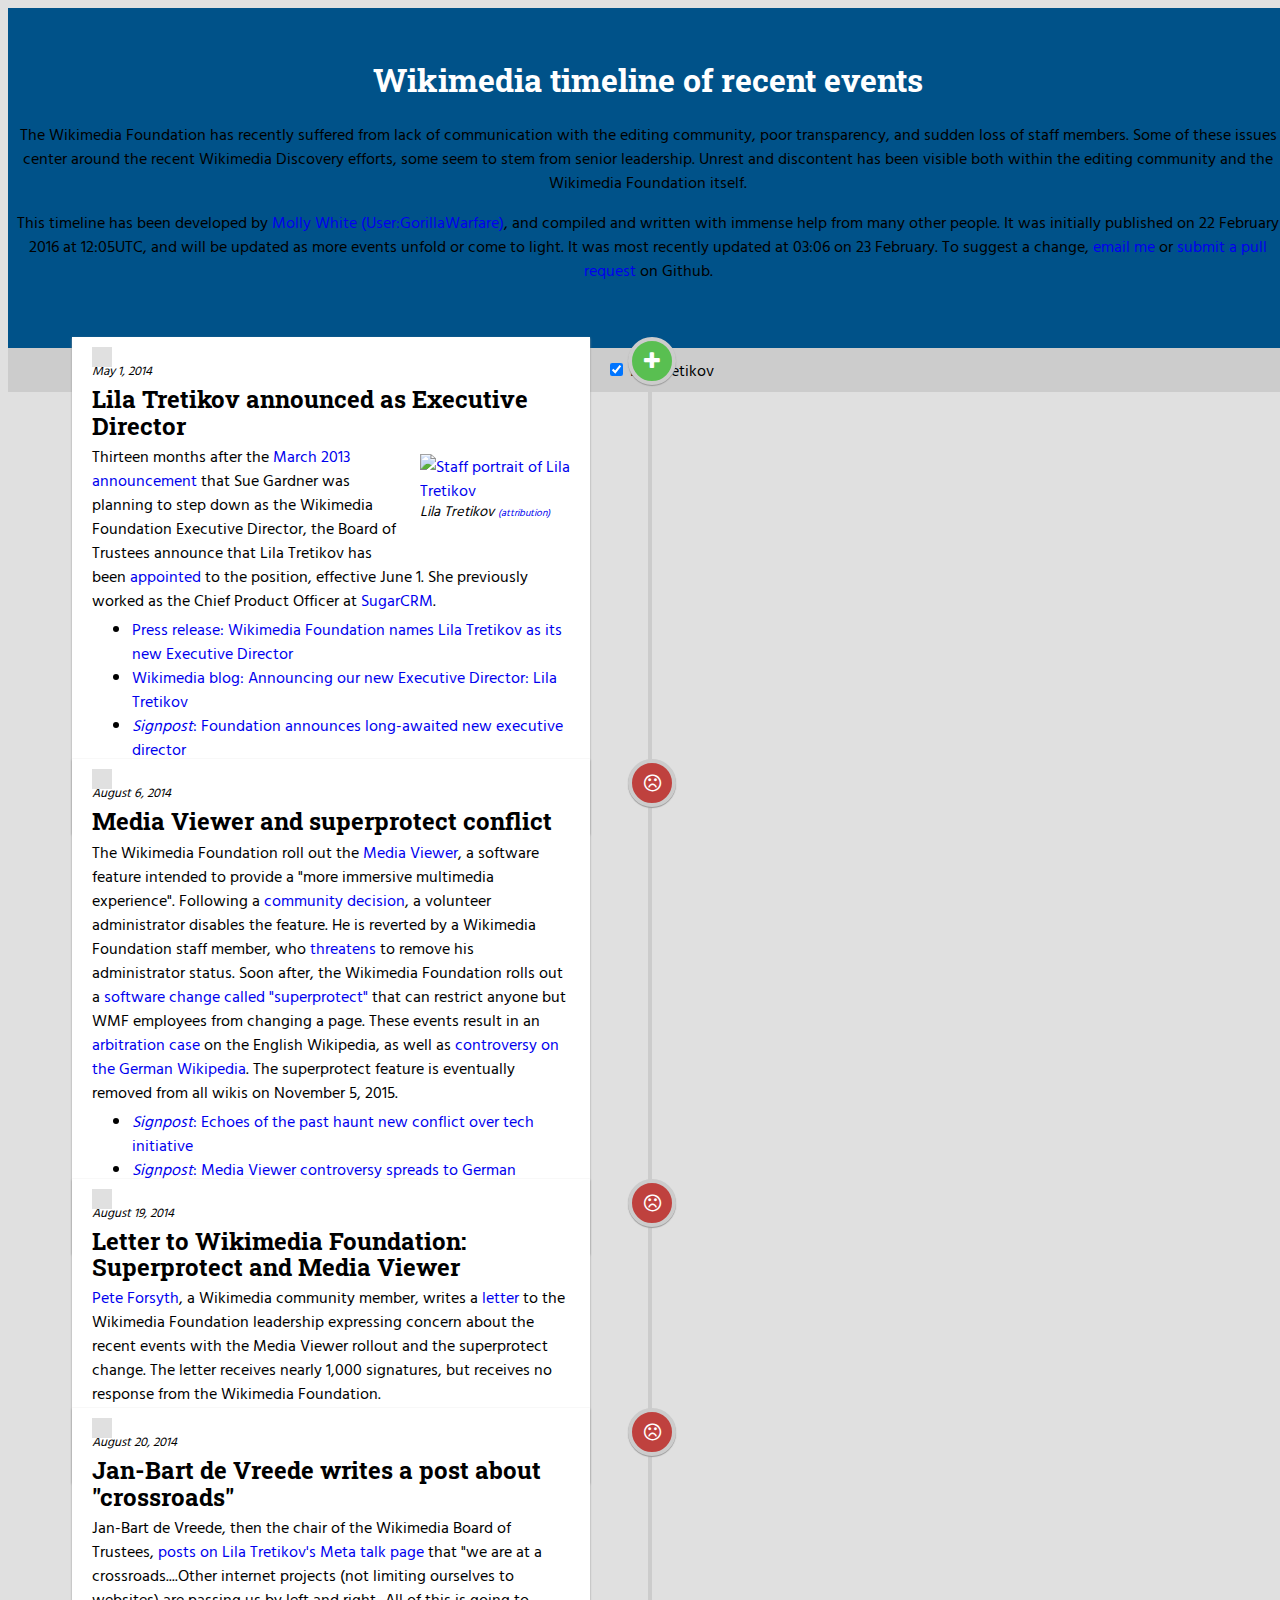
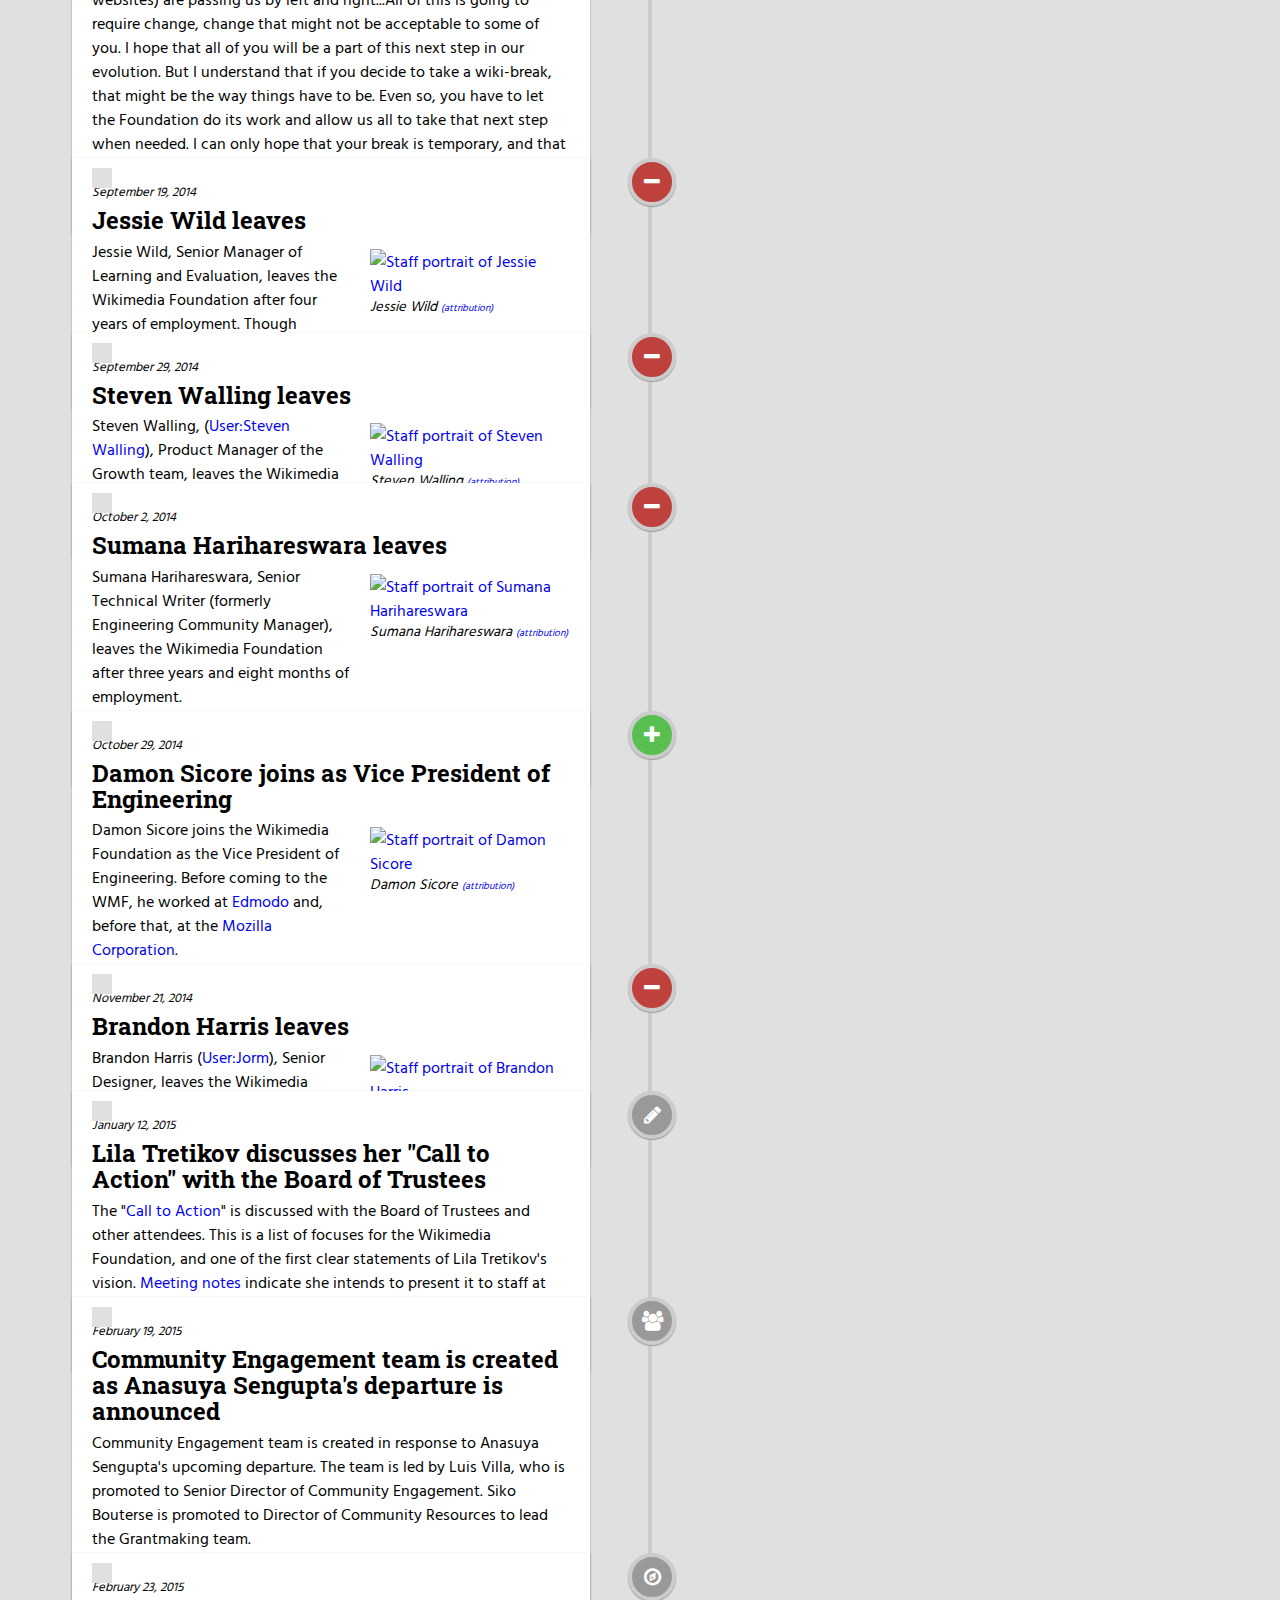
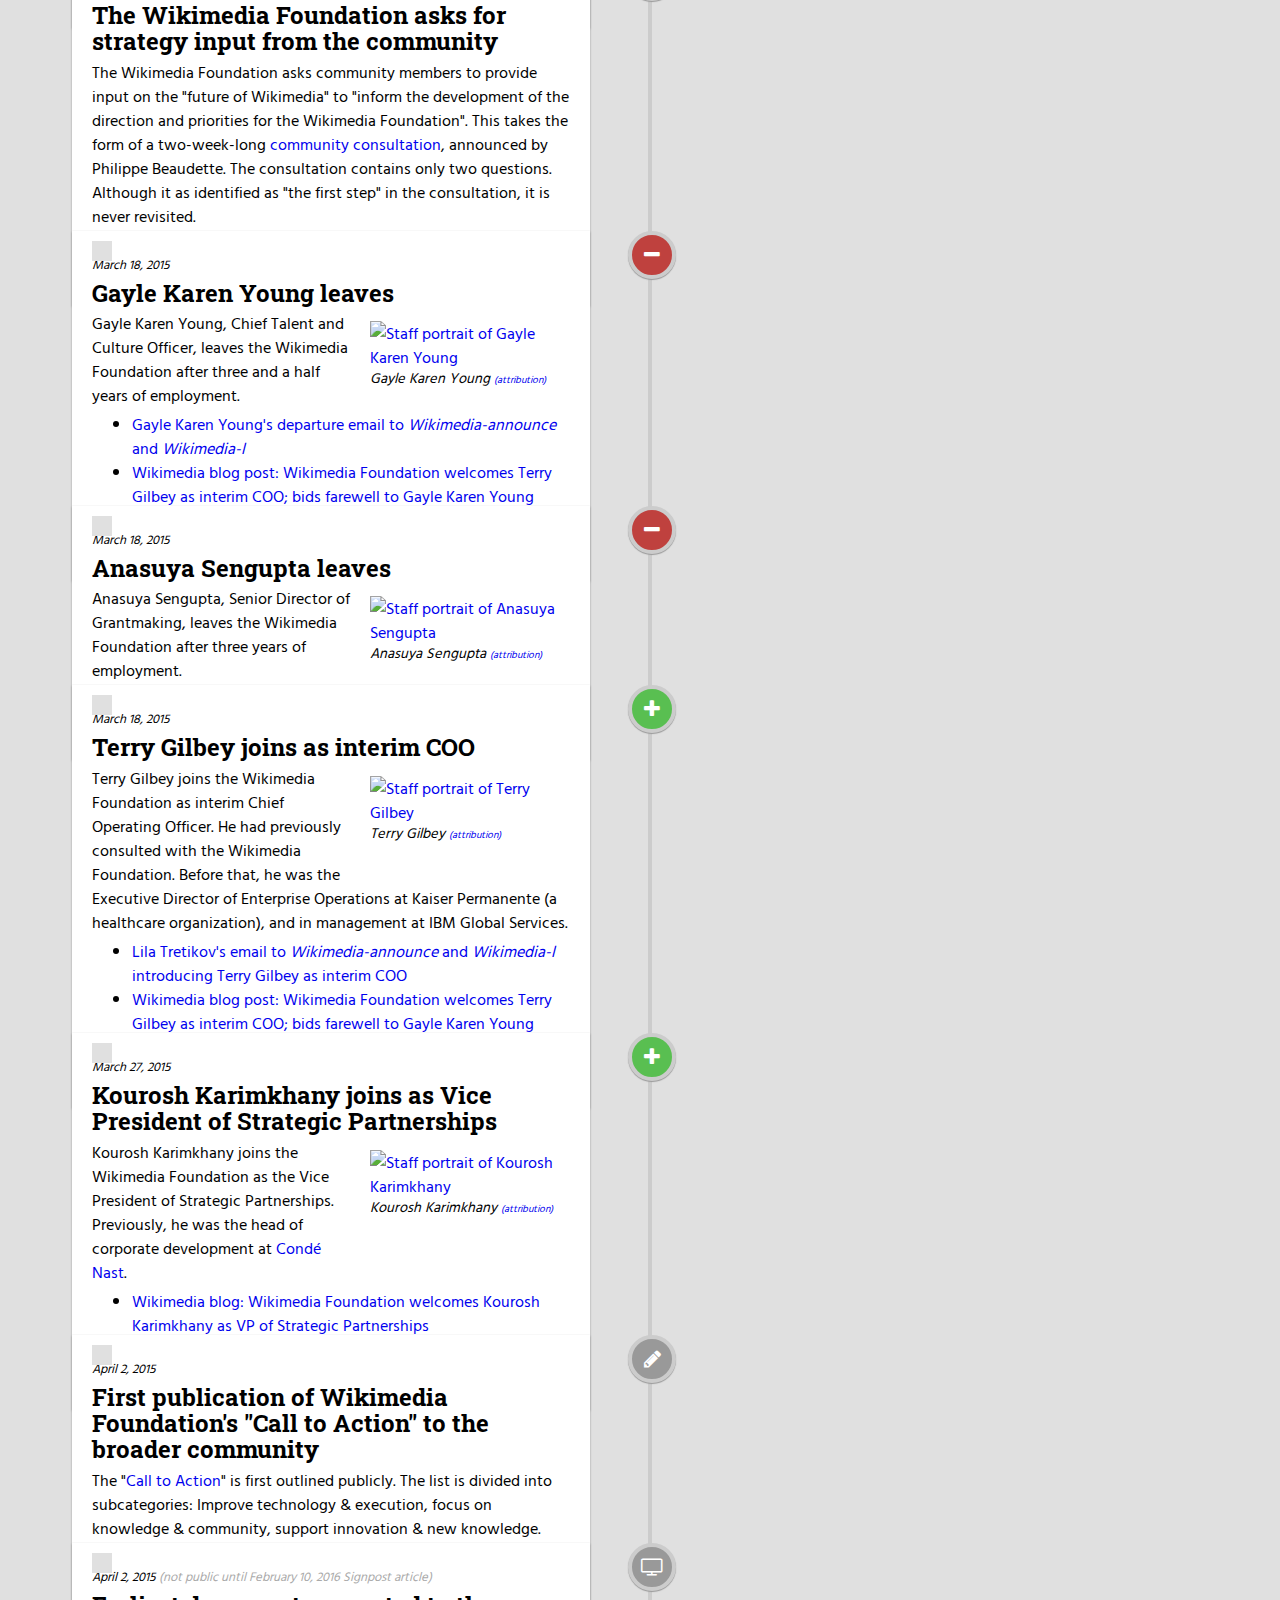
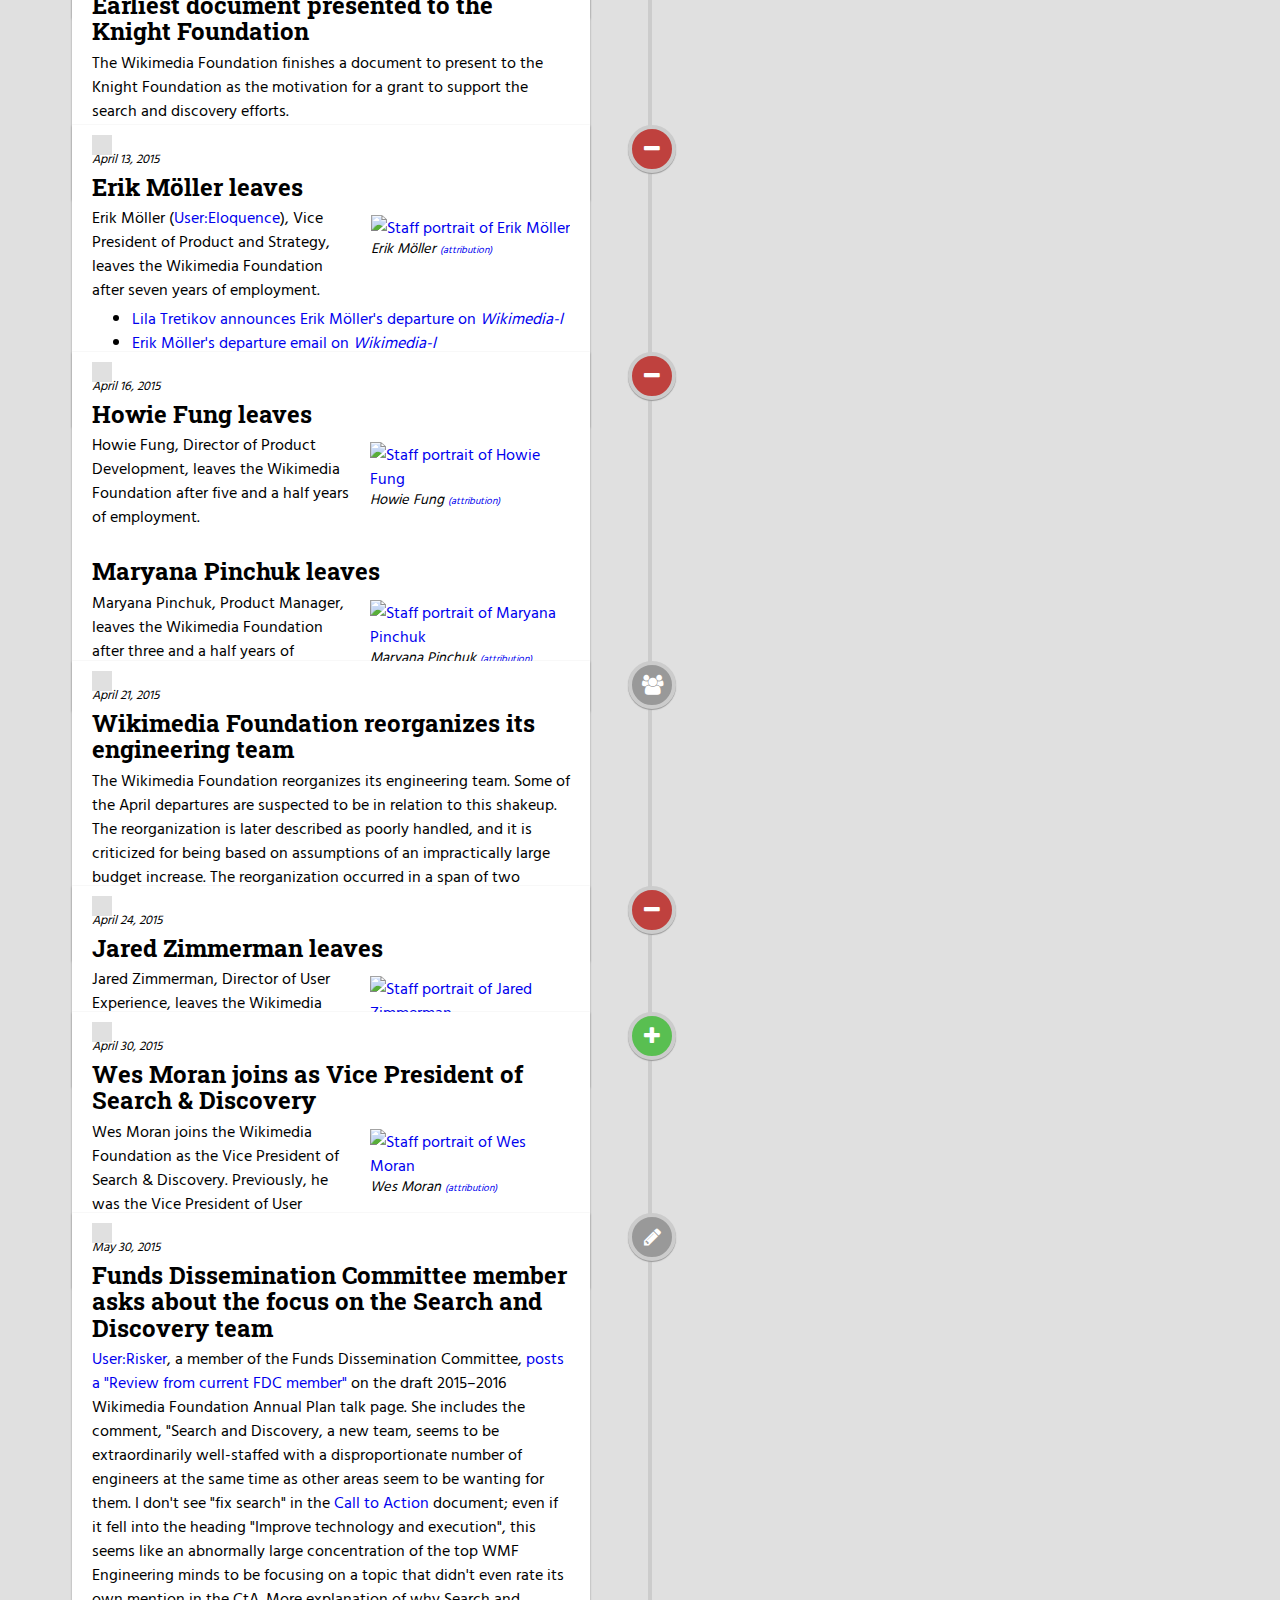
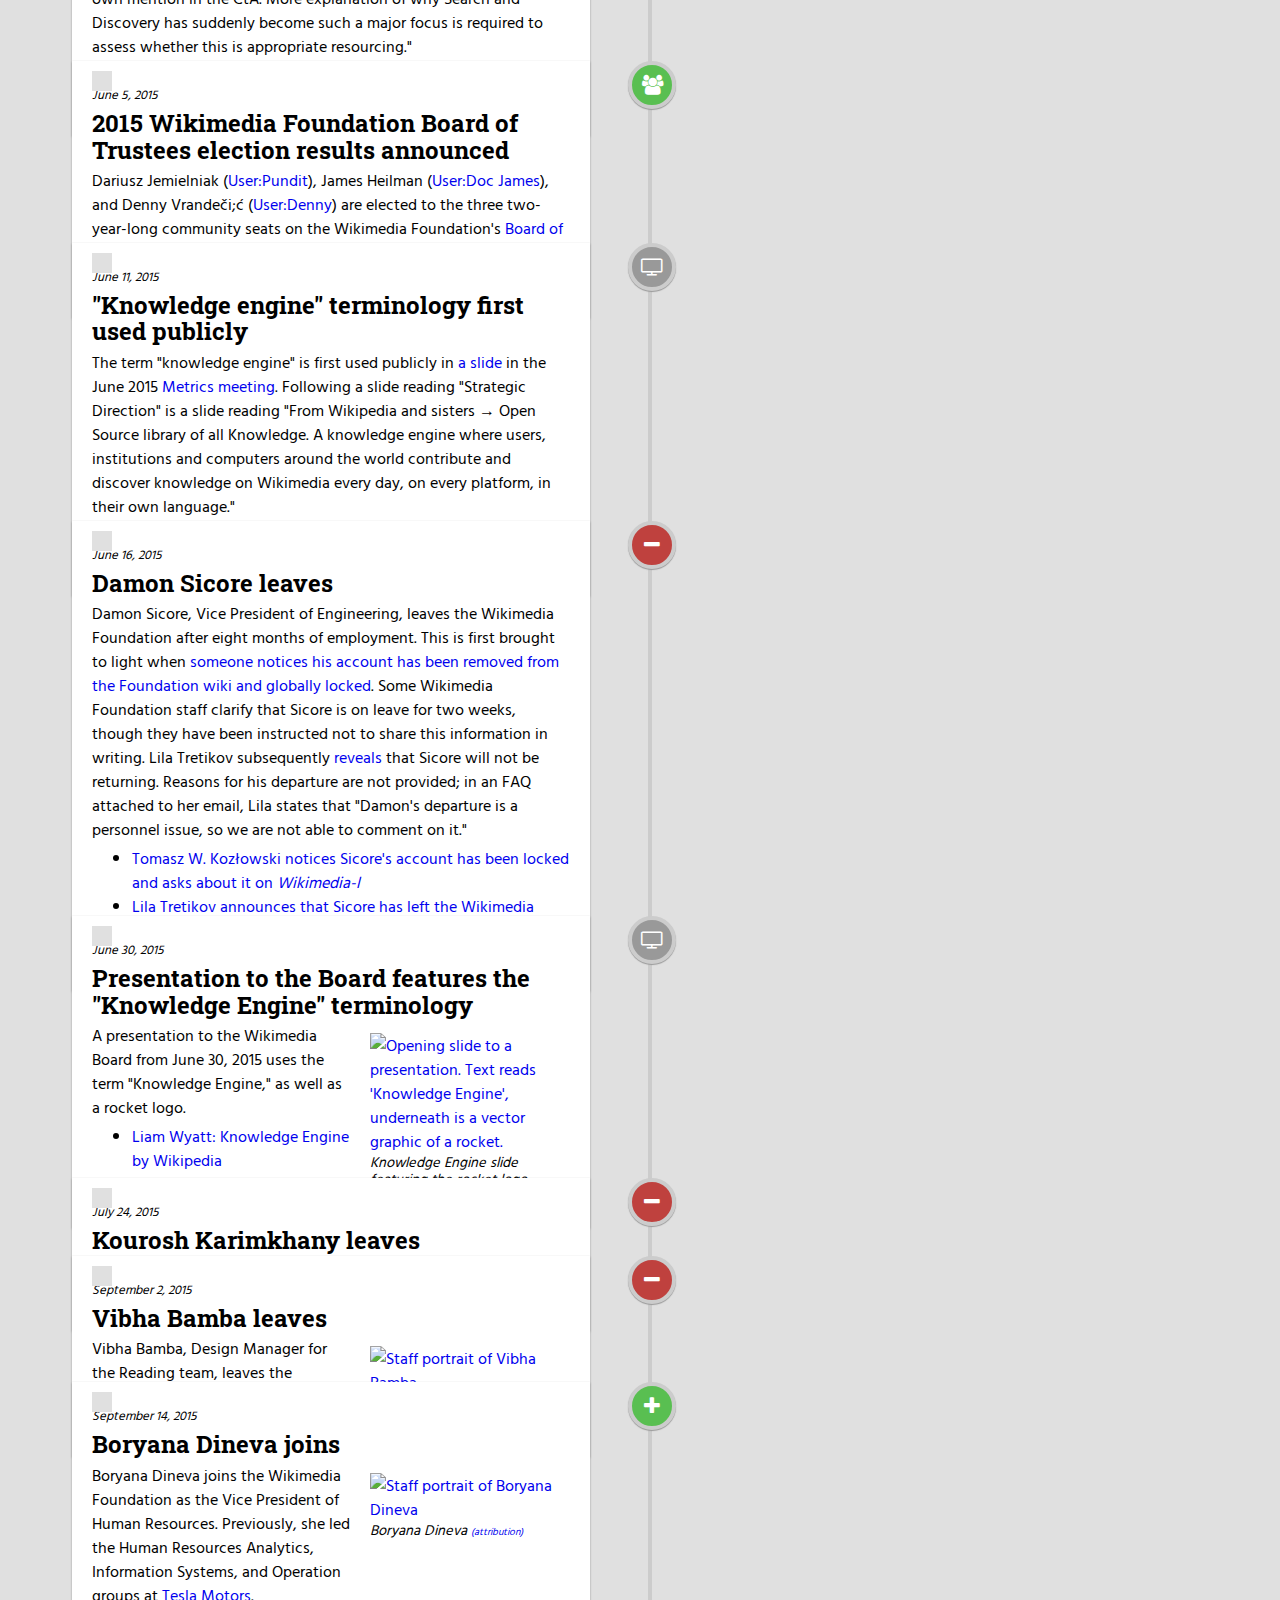
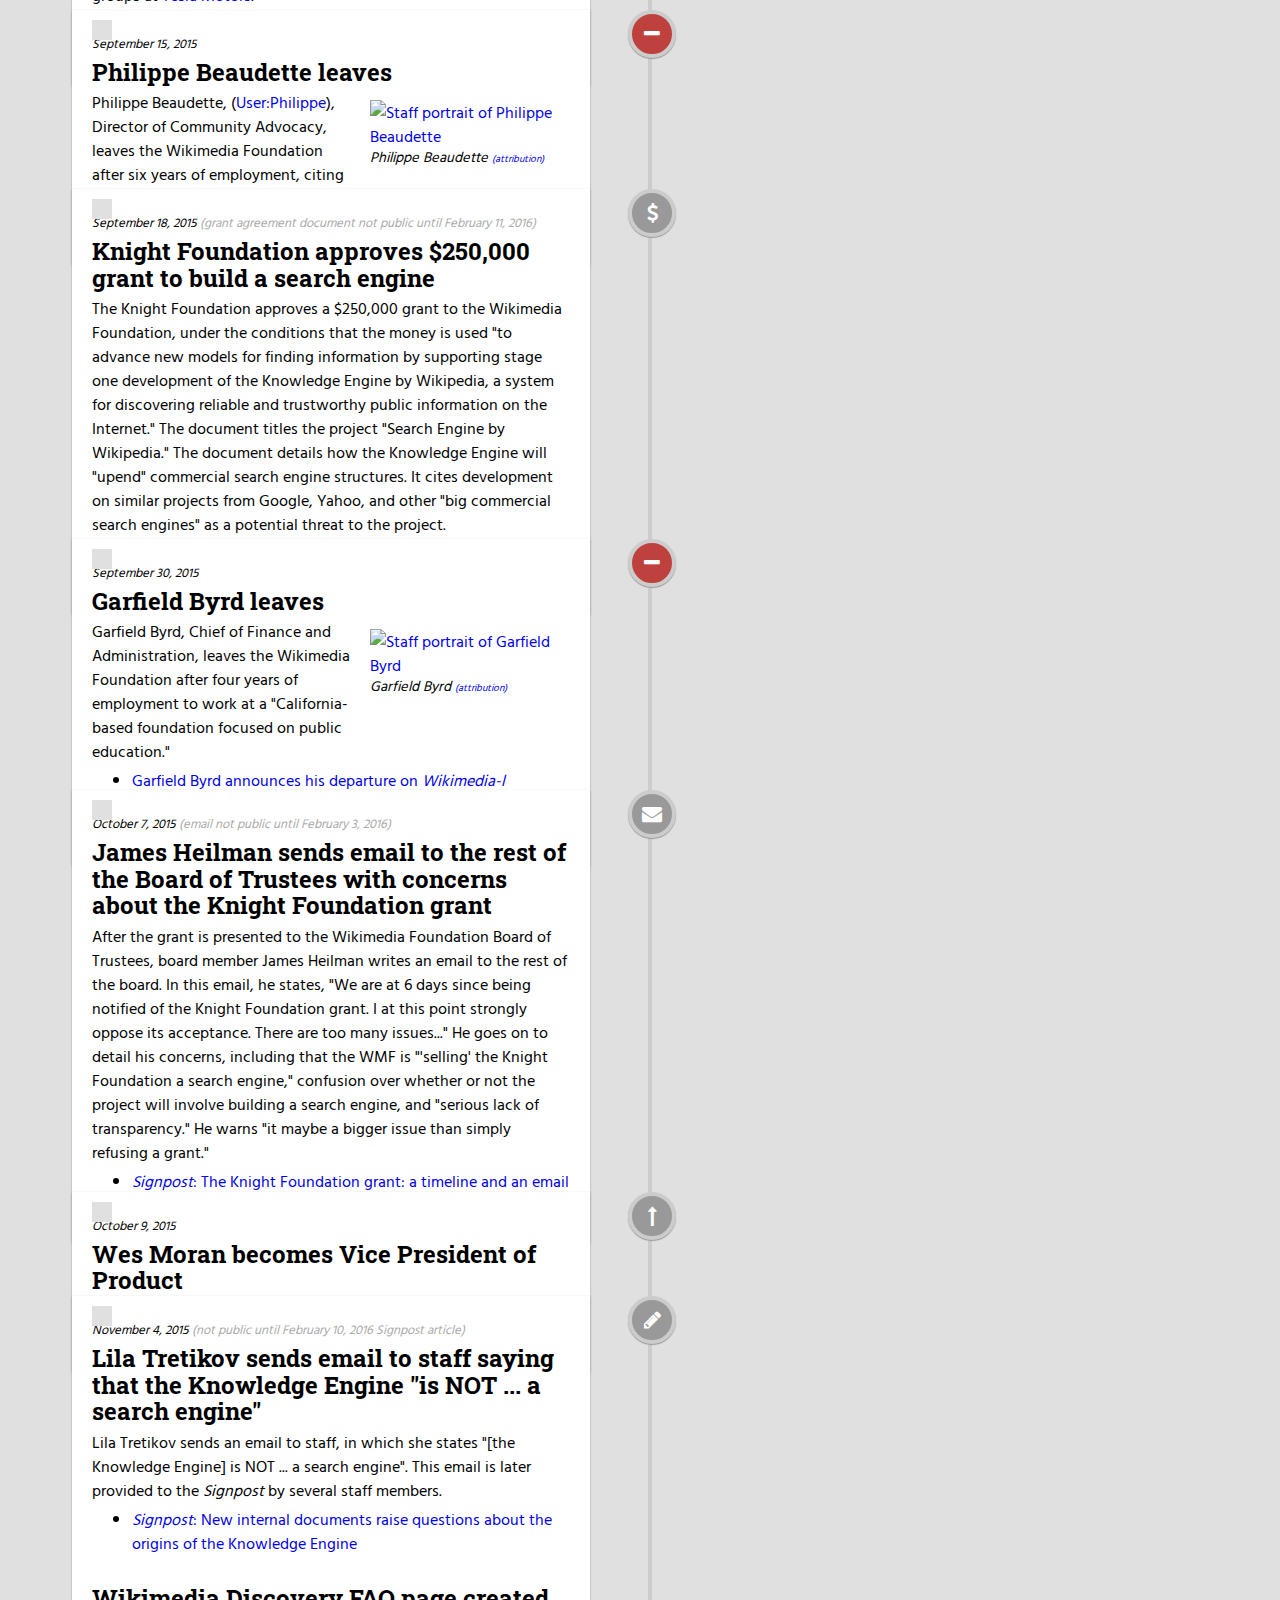
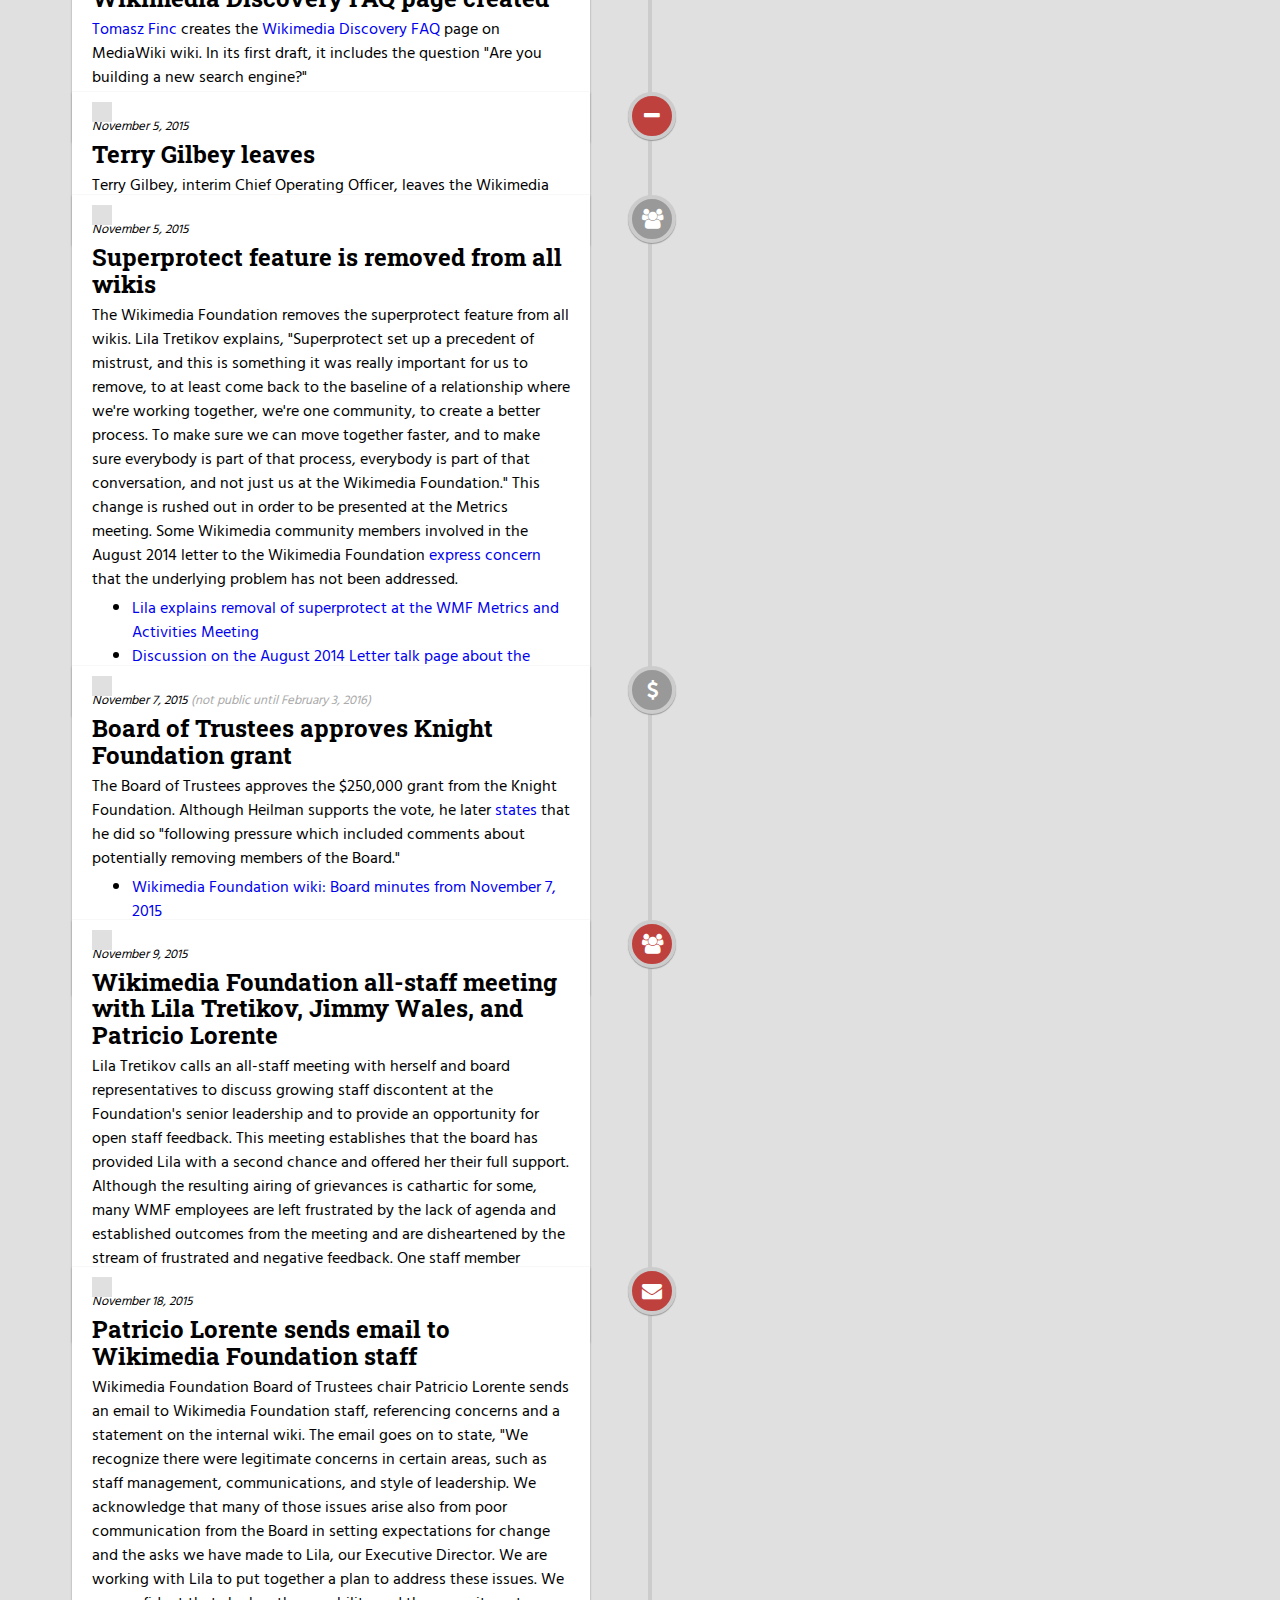
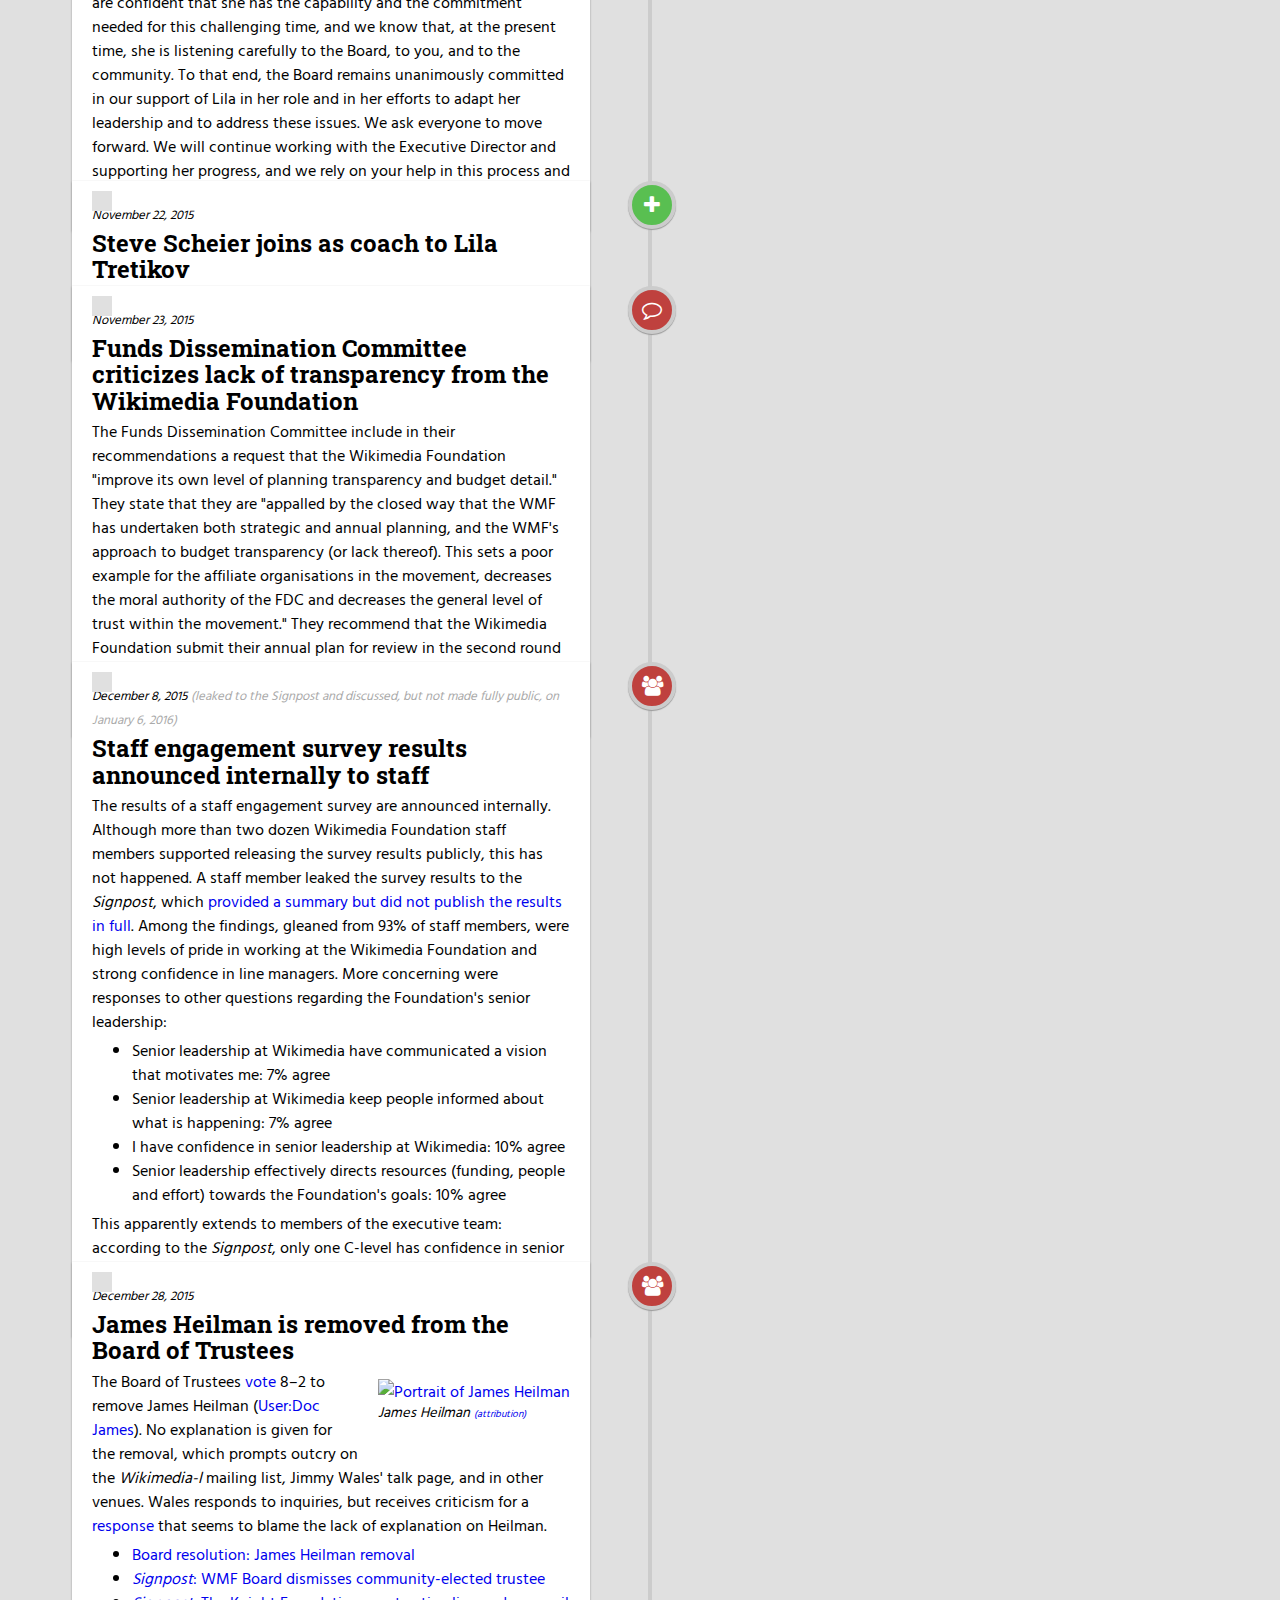
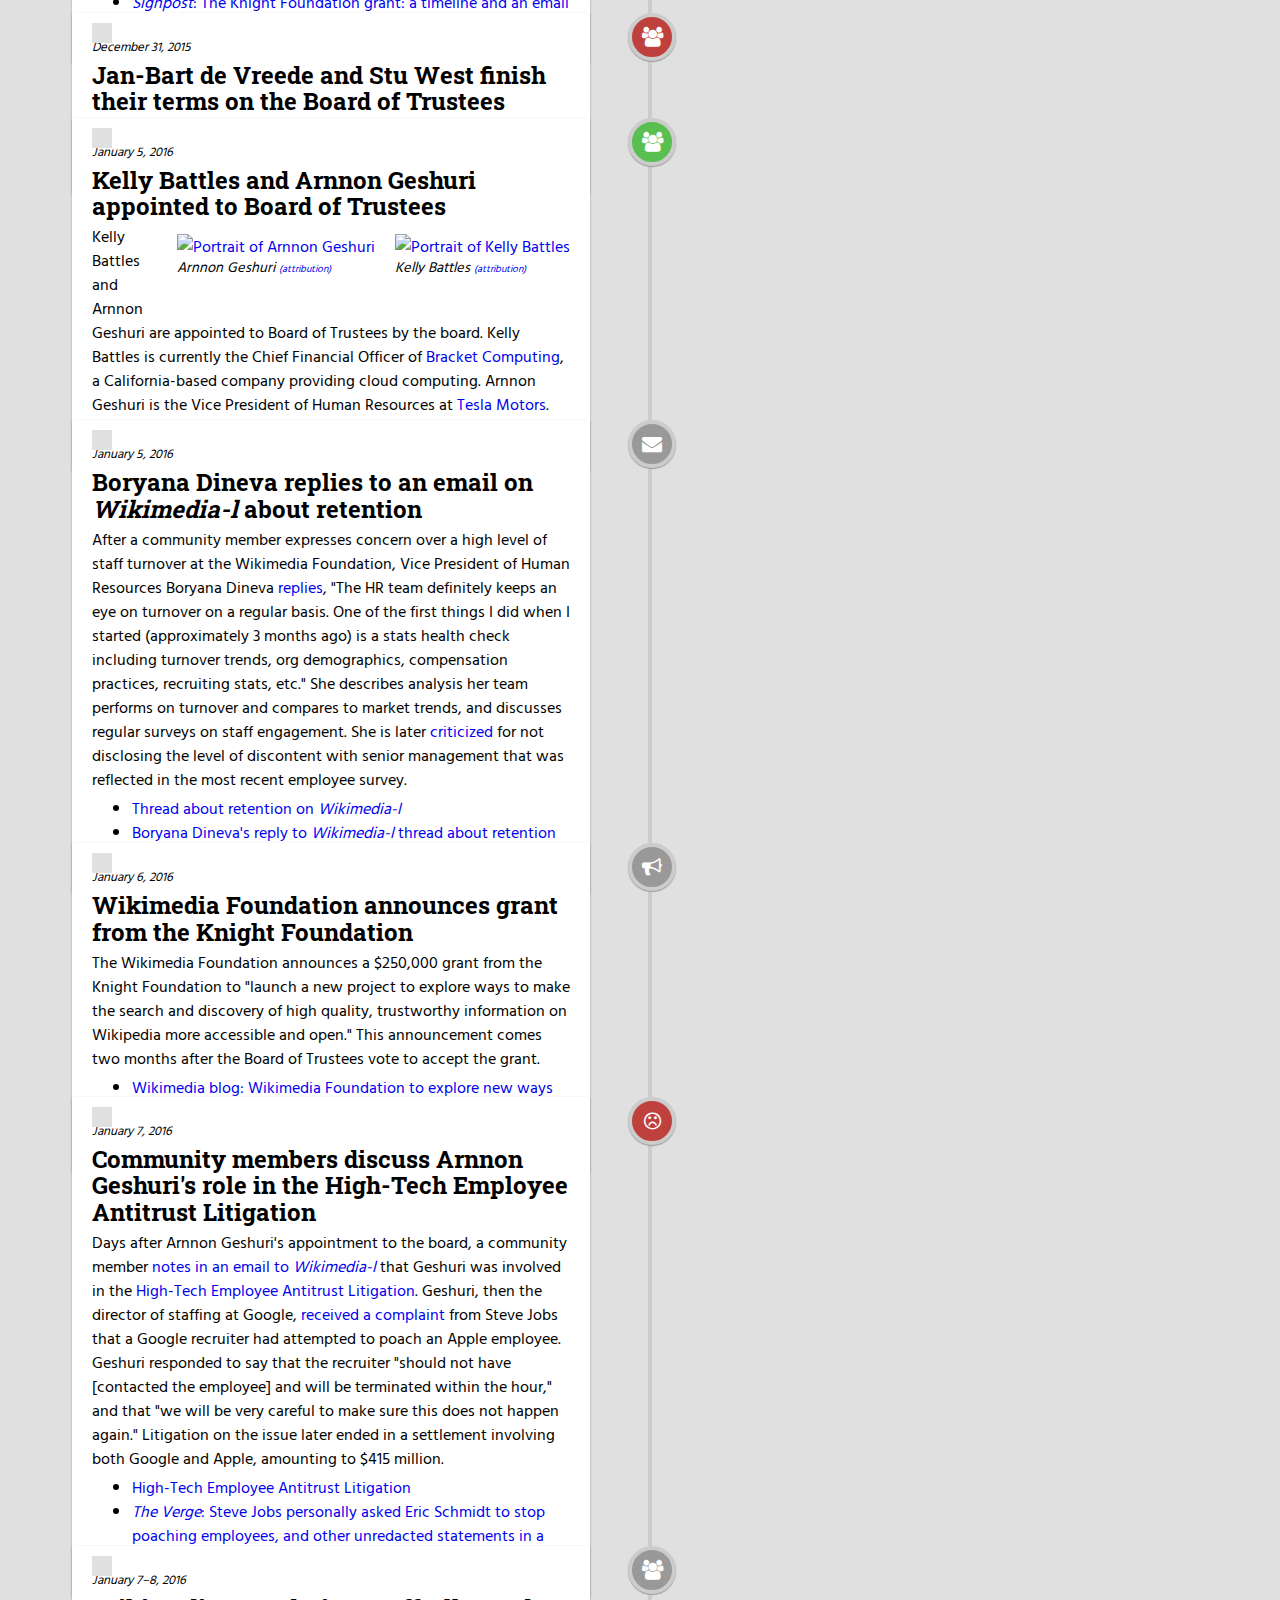
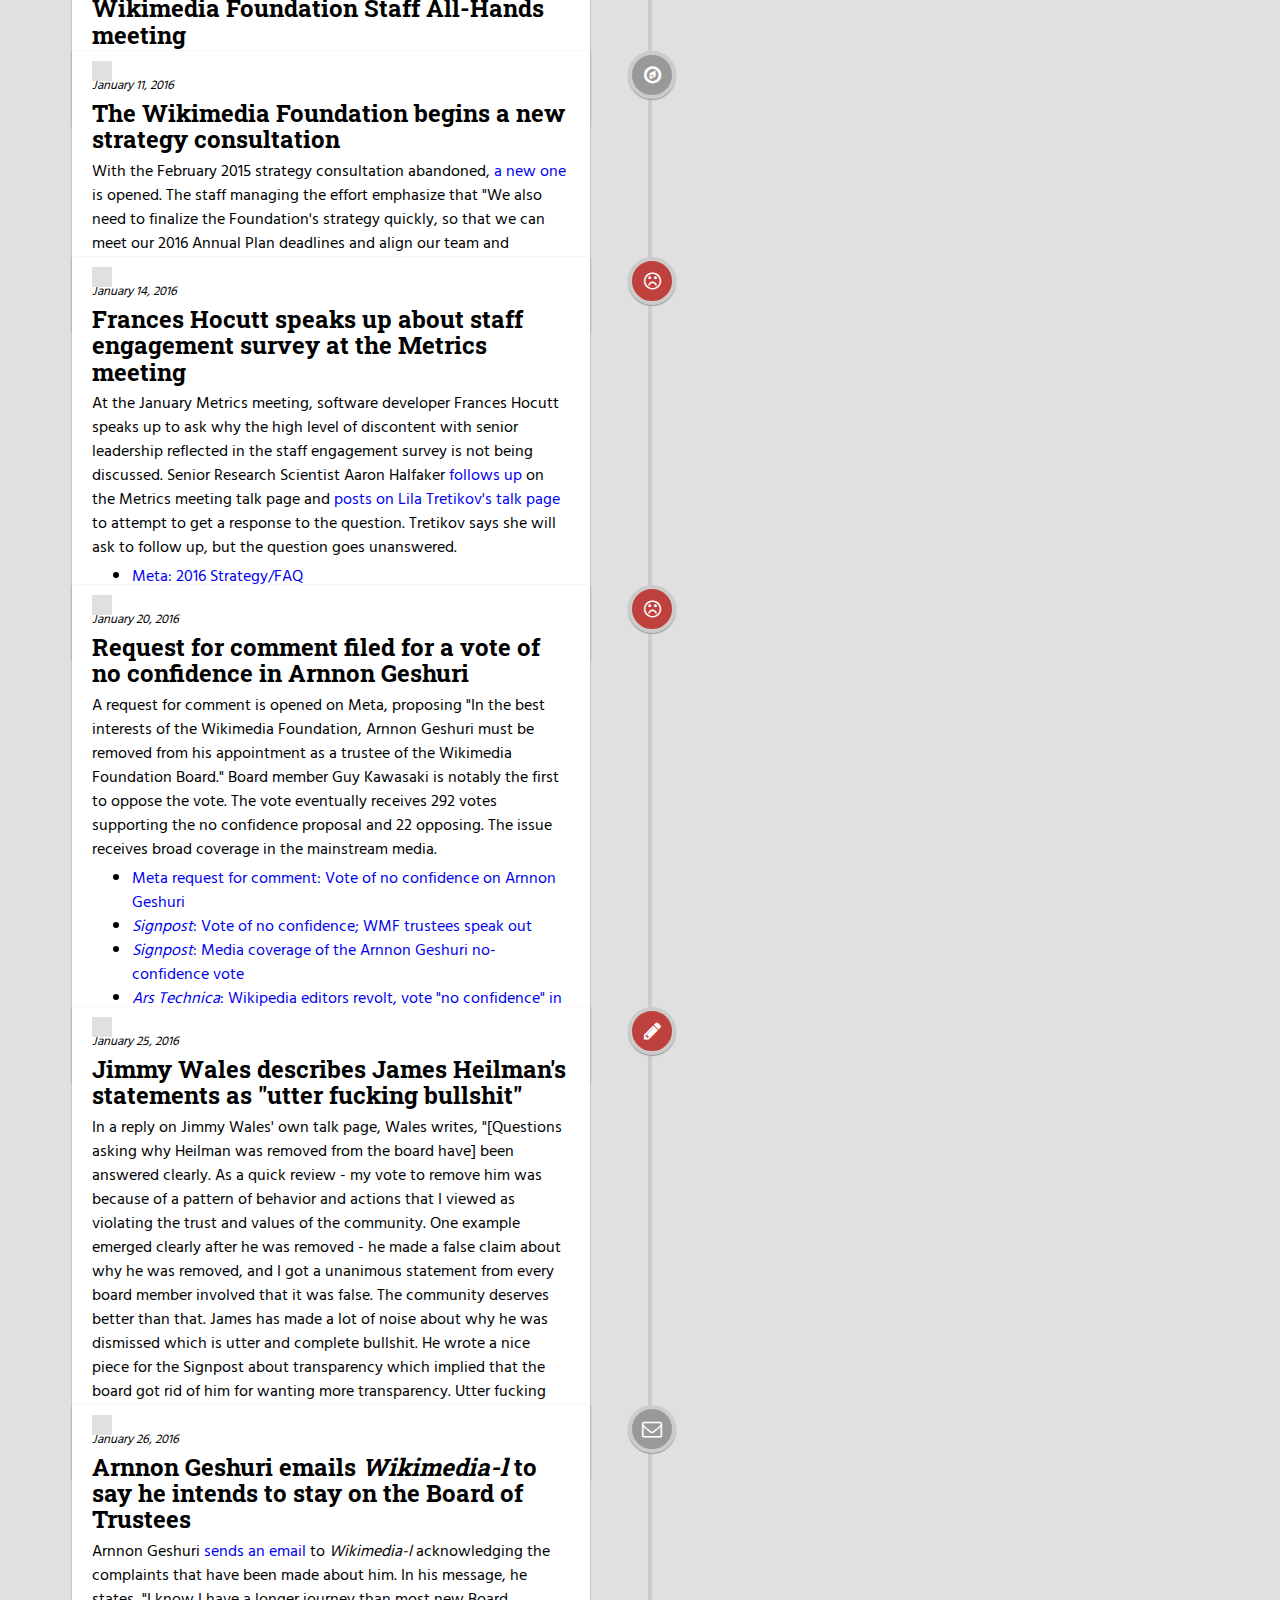
==== index.html @ ef8830c5 "update Sumana's departure (duration, blog link)" ====
<!DOCTYPE html>
<html lang="en" class="no-js">
  <head>
    <meta charset="utf-8" />
    <title>Wikimedia timeline of recent events</title>
    <meta name="description" content="A timeline of recent events surrounding the Wikimedia projects">
    <meta name="author" content="Molly White">
    <link href='https://fonts.googleapis.com/css?family=Roboto+Slab|Hind+Vadodara:400,600' rel='stylesheet' type='text/css'>
    <link rel="stylesheet" href="https://maxcdn.bootstrapcdn.com/font-awesome/4.5.0/css/font-awesome.min.css">
    <link rel="stylesheet" href="css/normalize.css">
    <link rel="stylesheet" href="css/main.css">
    <link rel="icon" type="image/png" href="images/favicon.png">
    <script src="https://ajax.googleapis.com/ajax/libs/jquery/1.11.3/jquery.min.js"></script>
  </head>
  <body>
    <header class="page-header">
      <h1>Wikimedia timeline of recent events</h1>
      <p>The Wikimedia Foundation has recently suffered from lack of communication with the editing community, poor transparency, and sudden loss of staff members. Some of these issues center around the recent Wikimedia Discovery efforts, some seem to stem from senior leadership. Unrest and discontent has been visible both within the editing community and the Wikimedia Foundation itself.</p>
      <p>This timeline has been developed by <a href="https://en.wikipedia.org/wiki/User:GorillaWarfare">Molly White (User:GorillaWarfare)</a>, and compiled and written with immense help from many other people. It was initially published on <time datetime="2016-02-22 12:05">22 February 2016 at 12:05UTC</time>, and will be updated as more events unfold or come to light. It was most recently updated at <time datetime="2016-02-23 03:06">03:06 on 23 February</time>. To suggest a change, <a href="mailto:gorillawarfarewikipedia@gmail.com">email me</a> or <a href="https://github.com/molly/discovery-timeline">submit a pull request</a> on Github.</p>
    </header>
    <section>
      <div class="timeline-filter-wrapper">
        <header class="timeline-filter">
          <ul>
            <li>
              <input type="checkbox" name="filter-shortcut" id="all" checked /> <label for="all">All</label>
            </li>
            <li>
              <input type="checkbox" name="filter" id="knowledge-engine" checked /> <label for="knowledge-engine">Knowledge Engine</label>
            </li>
            <li>
              <input type="checkbox" name="filter" id="staff-change" checked /> <label for="staff-change">Staff changes</label>
            </li>
            <li>
              <input type="checkbox" name="filter" id="unrest" checked /> <label for="unrest">General unrest</label>
            </li>
            <li>
              <input type="checkbox" name="filter" id="lila" checked /> <label for="lila">Lila Tretikov</label>
            </li>
          </ul>
        </header>
      </div>
      <article class="timeline">
        <div class="timeline-entry" data-category="['knowledge-engine', 'staff-change', 'lila']">
          <div class="timeline-icon green">
            <i class="fa fa-plus"></i>
          </div>
          <div class="timeline-description">
            <span class="timestamp"><time datetime="2014-05-01">May 1, 2014</time></span>
            <h2>Lila Tretikov announced as Executive Director</h2>
            <div class="captioned-image image-right">
              <a href="https://commons.wikimedia.org/wiki/File:Lila_Tretikov_April_2014_(5)_crop.jpg">
                <img src="https://upload.wikimedia.org/wikipedia/commons/thumb/0/0a/Lila_Tretikov_April_2014_%285%29_crop.jpg/196px-Lila_Tretikov_April_2014_%285%29_crop.jpg" alt="Staff portrait of Lila Tretikov" />
              </a>
              <span class="caption">Lila Tretikov <span class="attribution-link"><a href="./attribution.html">(attribution)</a></span></span>
            </div>
            <p>Thirteen months after the <a href="http://blog.wikimedia.org/2013/03/27/sue-gardner-departure-announcement/">March 2013 announcement</a> that Sue Gardner was planning to step down as the Wikimedia Foundation Executive Director, the Board of Trustees announce that Lila Tretikov has been <a href="https://wikimediafoundation.org/wiki/Press_releases/WMF_announces_new_ED_Lila_Tretikov">appointed</a> to the position, effective June 1. She previously worked as the Chief Product Officer at <a href="https://en.wikipedia.org/wiki/SugarCRM">SugarCRM</a>.</p>
            <ul>
              <li><a href="https://wikimediafoundation.org/wiki/Press_releases/WMF_announces_new_ED_Lila_Tretikov">Press release: Wikimedia Foundation names Lila Tretikov as its new Executive Director</a></li>
              <li><a href="http://blog.wikimedia.org/2014/05/01/wmf_announces_new_ed_lila_tretikov/">Wikimedia blog: Announcing our new Executive Director: Lila Tretikov</a></li>
              <li><a href="https://en.wikipedia.org/wiki/Wikipedia:Wikipedia_Signpost/2014-05-07/In_focus"><i>Signpost</i>: Foundation announces long-awaited new executive director</a></li>
              <li><a href="http://www.nytimes.com/2014/05/02/business/media/open-source-software-specialist-selected-as-executive-director-of-wikipedia.html?_r=0"><i>New York Times</i>: Open-Source Software Specialist Selected as Executive Director of Wikipedia</a></li>
            </ul>
          </div>
        </div>

        <div class="timeline-entry" data-category="['unrest']">
          <div class="timeline-icon red">
            <i class="fa fa-frown-o"></i>
          </div>
          <div class="timeline-description">
            <span class="timestamp"><time datetime="2014-08-06">August 6, 2014</time></span>
            <h2>Media Viewer and superprotect conflict</h2>
            <p>The Wikimedia Foundation roll out the <a href="https://en.wikipedia.org/wiki/Wikipedia:Media_Viewer">Media Viewer</a>, a software feature intended to provide a "more immersive multimedia experience". Following a <a href="https://en.wikipedia.org/w/index.php?title=Wikipedia:Media_Viewer/June_2014_RfC&oldid=616205396">community decision</a>, a volunteer administrator disables the feature. He is reverted by a Wikimedia Foundation staff member, who <a href="https://lists.wikimedia.org/pipermail/wikimedia-l/2014-August/073767.html">threatens</a> to remove his administrator status. Soon after, the Wikimedia Foundation rolls out a <a href="https://en.wikipedia.org/wiki/Wikipedia:Protection_policy#Superprotect">software change called "superprotect"</a> that can restrict anyone but WMF employees from changing a page. These events result in an <a href="https://en.wikipedia.org/wiki/Wikipedia:Arbitration/Requests/Case/Media_Viewer_RfC">arbitration case</a> on the English Wikipedia, as well as <a href="https://en.wikipedia.org/wiki/Wikipedia:Wikipedia_Signpost/2014-08-13/News_and_notes">controversy on the German Wikipedia</a>. The superprotect feature is eventually removed from all wikis on November 5, 2015.</p>
            <ul>
              <li><a href="https://en.wikipedia.org/wiki/Wikipedia:Wikipedia_Signpost/2014-07-09/News_and_notes"><i>Signpost</i>: Echoes of the past haunt new conflict over tech initiative</a></li>
              <li><a href="https://en.wikipedia.org/wiki/Wikipedia:Wikipedia_Signpost/2014-08-13/News_and_notes"><i>Signpost</i>: Media Viewer controversy spreads to German Wikipedia</a></li>
              <li><a href="https://en.wikipedia.org/wiki/Wikipedia:Arbitration/Requests/Case/Media_Viewer_RfC"><i>Media Viewer</i> arbitration case</a></li>
            </ul>
          </div>
        </div>

        <div class="timeline-entry" data-category="['unrest']">
          <div class="timeline-icon red">
            <i class="fa fa-frown-o"></i>
          </div>
          <div class="timeline-description">
            <span class="timestamp"><time datetime="2014-08-19">August 19, 2014</time></span>
            <h2>Letter to Wikimedia Foundation: Superprotect and Media Viewer</h2>
            <p><a href="https://en.wikipedia.org/wiki/User:Peteforsyth">Pete Forsyth</a>, a Wikimedia community member, writes a <a href="https://meta.wikimedia.org/wiki/Letter_to_Wikimedia_Foundation:_Superprotect_and_Media_Viewer">letter</a> to the Wikimedia Foundation leadership expressing concern about the recent events with the Media Viewer rollout and the superprotect change. The letter receives nearly 1,000 signatures, but receives no response from the Wikimedia Foundation.</p>
            <ul>
              <li><a href="https://meta.wikimedia.org/wiki/Letter_to_Wikimedia_Foundation:_Superprotect_and_Media_Viewer">Meta: Letter to Wikimedia Foundation: Superprotect and Media Viewer</a></li>
            </ul>
          </div>
        </div>

        <div class="timeline-entry" data-category="['unrest', 'lila']">
          <div class="timeline-icon red">
            <i class="fa fa-frown-o"></i>
          </div>
          <div class="timeline-description">
            <span class="timestamp"><time datetime="2014-08-20">August 20, 2014</time></span>
            <h2>Jan-Bart de Vreede writes a post about "crossroads"</h2>
            <p>Jan-Bart de Vreede, then the chair of the Wikimedia Board of Trustees, <a href="https://meta.wikimedia.org/w/index.php?title=User_talk:LilaTretikov_(WMF)&oldid=9585319#Our_Future_and_the_role_of_the_Foundation">posts on Lila Tretikov's Meta talk page</a> that "we are at a crossroads....Other internet projects (not limiting ourselves to websites) are passing us by left and right...All of this is going to require change, change that might not be acceptable to some of you. I hope that all of you will  be a part of this next step in our evolution. But I understand that if you decide to take a wiki-break, that might be the way things have to be. Even so, you have to let the Foundation do its work and allow us all to take that next step when needed. I can only hope that your break is temporary, and that you will return when the time is right."</p>
            <ul>
              <li><a href="https://meta.wikimedia.org/w/index.php?title=User_talk:LilaTretikov_(WMF)&oldid=9585319#Our_Future_and_the_role_of_the_Foundation">Jan-Bart de Vreede's post on Meta:User talk:LilaTretikov (WMF)</a></li>
            </ul>
          </div>
        </div>

        <div class="timeline-entry" data-category="['staff-change']">
          <div class="timeline-icon red">
            <i class="fa fa-minus"></i>
          </div>
          <div class="timeline-description">
            <span class="timestamp"><time datetime="2014-09-19">September 19, 2014</time></span>
            <h2>Jessie Wild leaves</h2>
            <div class="captioned-image image-right landscape">
              <a href="https://wikimediafoundation.org/wiki/File:Jessie_Wild_008_-_Wikimedia_Foundation_Oct11.jpg">
                <img src="https://upload.wikimedia.org/wikipedia/commons/thumb/8/81/Jessie_Wild_008_-_Wikimedia_Foundation_Oct11.jpg/320px-Jessie_Wild_008_-_Wikimedia_Foundation_Oct11.jpg" alt="Staff portrait of Jessie Wild" />
              </a>
              <span class="caption">Jessie Wild <span class="attribution-link"><a href="./attribution.html">(attribution)</a></span></span>
            </div>
            <p>Jessie Wild, Senior Manager of Learning and Evaluation, leaves the Wikimedia Foundation after four years of employment. Though initially it's indicated that she is leaving for a fellowship, she never returns.</p>
          </div>
        </div>

       <div class="timeline-entry" data-category="['staff-change']">
          <div class="timeline-icon red">
            <i class="fa fa-minus"></i>
          </div>
          <div class="timeline-description">
            <span class="timestamp"><time datetime="2014-09-29">September 29, 2014</time></span>
            <h2>Steven Walling leaves</h2>
            <div class="captioned-image image-right landscape">
              <a href="https://commons.wikimedia.org/wiki/File:Steven_Walling_016.jpg">
                <img src="https://upload.wikimedia.org/wikipedia/commons/thumb/2/2b/Steven_Walling_016.jpg/320px-Steven_Walling_016.jpg" alt="Staff portrait of Steven Walling" />
              </a>
              <span class="caption">Steven Walling <span class="attribution-link"><a href="./attribution.html">(attribution)</a></span></span>
            </div>
            <p>Steven Walling, (<a href="https://en.wikipedia.org/wiki/User:Steven_Walling">User:Steven Walling</a>), Product Manager of the Growth team, leaves the Wikimedia Foundation after four years of employment.</p>
          </div>
        </div>

        <div class="timeline-entry" data-category="['staff-change']">
          <div class="timeline-icon red">
            <i class="fa fa-minus"></i>
          </div>
          <div class="timeline-description">
            <span class="timestamp"><time datetime="2014-10-02">October 2, 2014</time></span>
            <h2>Sumana Harihareswara leaves</h2>
            <div class="captioned-image image-right landscape">
              <a href="https://commons.wikimedia.org/wiki/File:Sumana_Harihareswara_021_-_Berlin_2011.jpg">
                <img src="https://upload.wikimedia.org/wikipedia/commons/thumb/9/92/Sumana_Harihareswara_021_-_Berlin_2011.jpg/320px-Sumana_Harihareswara_021_-_Berlin_2011.jpg"  alt="Staff portrait of Sumana Harihareswara" />
              </a>
              <span class="caption">Sumana Harihareswara <span class="attribution-link"><a href="./attribution.html">(attribution)</a></span></span>
            </div>
            <p>Sumana Harihareswara, Senior Technical Writer (formerly Engineering Community Manager), leaves the Wikimedia Foundation after three years and eight months of employment.</p>
            <ul>
              <li><a href="http://www.harihareswara.net/sumana/2014/09/12/0">Sumana Harihareswara: I'm Leaving My Job At The Wikimedia Foundation (personal blog entry)</a></li>
            </ul>
          </div>
        </div>

        <div class="timeline-entry" data-category="['knowledge-engine', 'staff-change']">
          <div class="timeline-icon green">
            <i class="fa fa-plus"></i>
          </div>
          <div class="timeline-description">
            <span class="timestamp"><time datetime="2014-09-29">October 29, 2014</time></span>
            <h2>Damon Sicore joins as Vice President of Engineering</h2>
            <div class="captioned-image image-right landscape">
              <a href="https://commons.wikimedia.org/wiki/File:Sicore,_Damon_2014.jpg">
                <img src="https://upload.wikimedia.org/wikipedia/commons/7/78/Sicore%2C_Damon_2014.jpg" alt="Staff portrait of Damon Sicore" />
              </a>
              <span class="caption">Damon Sicore <span class="attribution-link"><a href="./attribution.html">(attribution)</a></span></span>
            </div>
            <p>Damon Sicore joins the Wikimedia Foundation as the Vice President of Engineering. Before coming to the WMF, he worked at <a href="https://en.wikipedia.org/wiki/Edmodo">Edmodo</a> and, before that, at the <a href="https://en.wikipedia.org/wiki/Mozilla_Corporation">Mozilla Corporation</a>.</p>
            <ul>
              <li><a href="http://blog.wikimedia.org/2014/09/29/damon-sicore-joins-wmf-as-vice-president-of-engineering/">Wikimedia blog: Damon Sicore joins Wikimedia Foundation as Vice President of Engineering</a></li>
            </ul>
          </div>
        </div>

        <div class="timeline-entry" data-category="['staff-change']">
          <div class="timeline-icon red">
            <i class="fa fa-minus"></i>
          </div>
          <div class="timeline-description">
            <span class="timestamp"><time datetime="2014-11-21">November 21, 2014</time></span>
            <h2>Brandon Harris leaves</h2>
            <div class="captioned-image image-right landscape">
              <a href="https://commons.wikimedia.org/wiki/File:Brandon_Harris-9992-2.jpg">
                <img src="https://upload.wikimedia.org/wikipedia/commons/thumb/e/e7/Brandon_Harris-9992-2.jpg/320px-Brandon_Harris-9992-2.jpg" alt="Staff portrait of Brandon Harris" />
              </a>
              <span class="caption">Brandon Harris <span class="attribution-link"><a href="./attribution.html">(attribution)</a></span></span>
            </div>
            <p>Brandon Harris (<a href="https://en.wikipedia.org/wiki/User:Jorm">User:Jorm</a>), Senior Designer, leaves the Wikimedia Foundation after four years of employment.</p>
          </div>
        </div>

        <div class="timeline-entry" data-category="['knowledge-engine', 'unrest', 'lila']">
          <div class="timeline-icon grey">
            <i class="fa fa-pencil"></i>
          </div>
          <div class="timeline-description">
            <span class="timestamp"><time datetime="2015-01-12">January 12, 2015</time></span>
            <h2>Lila Tretikov discusses her "Call to Action" with the Board of Trustees</h2>
            <p>The "<a href="https://meta.wikimedia.org/wiki/Communications/State_of_the_Wikimedia_Foundation#2015_Call_to_Action">Call to Action</a>" is discussed with the Board of Trustees and other attendees. This is a list of focuses for the Wikimedia Foundation, and one of the first clear statements of Lila Tretikov's vision. <a href="https://wikimediafoundation.org/wiki/Minutes/2015-01-12">Meeting notes</a> indicate she intends to present it to staff at the upcoming all-hands meeting on Jan 21&ndash;22.</p>
            <ul>
              <li><a href="https://wikimediafoundation.org/wiki/Minutes/2015-01-12">Minutes from January 12, 2015 board meeting</a></li>
            </ul>
          </div>
        </div>

        <div class="timeline-entry" data-category="['unrest']">
          <div class="timeline-icon grey">
            <i class="fa fa-users"></i>
          </div>
          <div class="timeline-description">
            <span class="timestamp"><time datetime="2015-02-19">February 19, 2015</time></span>
            <h2>Community Engagement team is created as Anasuya Sengupta's departure is announced</h2>
            <p>Community Engagement team is created in response to Anasuya Sengupta's upcoming departure. The team is led by Luis Villa, who is promoted to Senior Director of Community Engagement. Siko Bouterse is promoted to Director of Community Resources to lead the Grantmaking team.</p>
            <ul>
              <li><a href="https://lists.wikimedia.org/pipermail/wikimedia-l/2015-February/076853.html">Announcement:A new structure for WMF Community Engagement</a></li>
            </ul>
          </div>
        </div>


        <div class="timeline-entry" data-category="['knowledge-engine']">
          <div class="timeline-icon grey">
            <i class="fa fa-compass"></i>
          </div>
          <div class="timeline-description">
            <span class="timestamp"><time datetime="2015-02-23">February 23, 2015</time></span>
            <h2>The Wikimedia Foundation asks for strategy input from the community</h2>
            <p>The Wikimedia Foundation asks community members to provide input on the "future of Wikimedia" to "inform the development of the direction and priorities for the Wikimedia Foundation". This takes the form of a two-week-long <a href="https://meta.wikimedia.org/wiki/2015_Strategy/Community_consultation">community consultation</a>, announced by Philippe Beaudette. The consultation contains only two questions. Although it as identified as "the first step" in the consultation, it is never revisited.</p>
            <ul>
              <li><a href="https://blog.wikimedia.org/2015/02/23/strategy-consultation/">Wikimedia blog: Join the Wikimedia strategy consultation</a></li>
              <li><a href="https://meta.wikimedia.org/wiki/2015_Strategy/Community_consultation">Meta page: 2015 Strategy/Community consultation</a></li>
            </ul>
          </div>
        </div>        

        <div class="timeline-entry" data-category="['staff-change']">
          <div class="timeline-icon red">
            <i class="fa fa-minus"></i>
          </div>
          <div class="timeline-description">
            <span class="timestamp"><time datetime="2015-03-18">March 18, 2015</time></span>
            <h2>Gayle Karen Young leaves</h2>
            <div class="captioned-image image-right landscape">
              <a href="https://commons.wikimedia.org/wiki/File:Young,_Gayle_September_2014.jpg">
                <img src="https://upload.wikimedia.org/wikipedia/commons/thumb/5/55/Young%2C_Gayle_September_2014.jpg/320px-Young%2C_Gayle_September_2014.jpg" alt="Staff portrait of Gayle Karen Young" />
              </a>
              <span class="caption">Gayle Karen Young <span class="attribution-link"><a href="./attribution.html">(attribution)</a></span></span>
            </div>
            <p>Gayle Karen Young, Chief Talent and Culture Officer, leaves the Wikimedia Foundation after three and a half years of employment.</p>
            <ul>
              <li>
                <a href="https://lists.wikimedia.org/pipermail/wikimediaannounce-l/2015-March/001072.html">Gayle Karen Young's departure email to <i>Wikimedia-announce</i> and <i>Wikimedia-l</i></a>
              </li>
              <li>
                <a href="http://blog.wikimedia.org/2015/03/20/wmf-welcomes-coo/">Wikimedia blog post: Wikimedia Foundation welcomes Terry Gilbey as interim COO; bids farewell to Gayle Karen Young</a>
              </li>
              <li>
                <a href="https://en.wikipedia.org/wiki/Wikipedia:Wikipedia_Signpost/2015-03-18/News_and_notes#The_WMF's_">SUL finalization imminent; executive office shake-ups at the Foundation</a>
              </li>
            </ul>
          </div>
        </div>

        <div class="timeline-entry" data-category="['staff-change', 'unrest']">
          <div class="timeline-icon red">
            <i class="fa fa-minus"></i>
          </div>
          <div class="timeline-description">
            <span class="timestamp"><time datetime="2015-03-18">March 18, 2015</time></span>
            <h2>Anasuya Sengupta leaves</h2>
            <div class="captioned-image image-right landscape">
              <a href="https://commons.wikimedia.org/wiki/File:Anasuya_Sengupta_March_2013.jpg">
                <img src="https://upload.wikimedia.org/wikipedia/commons/thumb/a/a4/Anasuya_Sengupta_March_2013.jpg/320px-Anasuya_Sengupta_March_2013.jpg" alt="Staff portrait of Anasuya Sengupta" />
              </a>
              <span class="caption">Anasuya Sengupta <span class="attribution-link"><a href="./attribution.html">(attribution)</a></span></span>
            </div>
            <p>Anasuya Sengupta, Senior Director of Grantmaking, leaves the Wikimedia Foundation after three years of employment.</p>
            <ul>
              <li><a href="https://lists.wikimedia.org/pipermail/wikimedia-l/2015-February/076853.html">Lila Tretikov email to <i>Wikimedia-l</i>: Announcement: A new  structure for WMF Community Engagement</a></li>
            </ul>
          </div>
        </div>

        <div class="timeline-entry" data-category="['staff-change']">
          <div class="timeline-icon green">
            <i class="fa fa-plus"></i>
          </div>
          <div class="timeline-description">
            <span class="timestamp"><time datetime="2015-03-18">March 18, 2015</time></span>
            <h2>Terry Gilbey joins as interim COO</h2>
            <div class="captioned-image image-right landscape">
              <a href="https://commons.wikimedia.org/wiki/File:Gilbey,_Terence_March_2015.jpg">
                <img src="https://upload.wikimedia.org/wikipedia/commons/thumb/3/31/Gilbey%2C_Terence_March_2015.jpg/320px-Gilbey%2C_Terence_March_2015.jpg" alt="Staff portrait of Terry Gilbey" />
              </a>
              <span class="caption">Terry Gilbey <span class="attribution-link"><a href="./attribution.html">(attribution)</a></span></span>
            </div>
            <p>Terry Gilbey joins the Wikimedia Foundation as interim Chief Operating Officer. He had previously consulted with the Wikimedia Foundation. Before that, he was the Executive Director of Enterprise Operations at Kaiser Permanente (a healthcare organization), and in management at IBM Global Services.</p>
            <ul>
              <li>
                <a href="https://lists.wikimedia.org/pipermail/wikimedia-l/2015-March/077220.html">Lila Tretikov's email to <i>Wikimedia-announce</i> and <i>Wikimedia-l</i> introducing Terry Gilbey as interim COO</a>
              </li>
              <li>
                <a href="http://blog.wikimedia.org/2015/03/20/wmf-welcomes-coo/">Wikimedia blog post: Wikimedia Foundation welcomes Terry Gilbey as interim COO; bids farewell to Gayle Karen Young</a>
              </li>
              <li>
                <a href="https://en.wikipedia.org/wiki/Wikipedia:Wikipedia_Signpost/2015-03-18/News_and_notes#The_WMF's_">SUL finalization imminent; executive office shake-ups at the Foundation</a>
              </li>
            </ul>
          </div>
        </div>

        <div class="timeline-entry" data-category="['knowledge-engine', 'staff-change']">
          <div class="timeline-icon green">
            <i class="fa fa-plus"></i>
          </div>
          <div class="timeline-description">
            <span class="timestamp"><time datetime="2015-03-27">March 27, 2015</time></span>
            <h2>Kourosh Karimkhany joins as Vice President of Strategic Partnerships</h2>
            <div class="captioned-image image-right landscape">
              <a href="https://commons.wikimedia.org/wiki/File:Kourosh_Karimkhany-_March_2015.jpg">
                <img src="https://upload.wikimedia.org/wikipedia/commons/thumb/6/65/Kourosh_Karimkhany-_March_2015.jpg/320px-Kourosh_Karimkhany-_March_2015.jpg" alt="Staff portrait of Kourosh Karimkhany" />
              </a>
              <span class="caption">Kourosh Karimkhany <span class="attribution-link"><a href="./attribution.html">(attribution)</a></span></span>
            </div>
            <p>Kourosh Karimkhany joins the Wikimedia Foundation as the Vice President of Strategic Partnerships. Previously, he was the head of corporate development at <a href="https://en.wikipedia.org/wiki/Cond%C3%A9_Nast">Cond&eacute; Nast</a>.</p>
            <ul>
              <li><a href="http://blog.wikimedia.org/2015/03/27/wmf-welcomes-vp-partnerships/">Wikimedia blog: Wikimedia Foundation welcomes Kourosh Karimkhany as VP of Strategic Partnerships</a></li>
              <li><a href="https://en.wikipedia.org/wiki/Wikipedia:Wikipedia_Signpost/2015-04-08/News_and_notes"><i>Signpost</i>: Advancement department to be created at the Foundation, milestone fixes</a></li>
            </ul>
          </div>
        </div>

        <div class="timeline-entry" data-category="['knowledge-engine', 'unrest', 'lila']">
          <div class="timeline-icon grey">
            <i class="fa fa-pencil"></i>
          </div>
          <div class="timeline-description">
            <span class="timestamp"><time datetime="2015-04-02">April 2, 2015</time></span>
            <h2>First publication of Wikimedia Foundation's "Call to Action" to the broader community</h2>
            <p>The "<a href="https://meta.wikimedia.org/wiki/Communications/State_of_the_Wikimedia_Foundation#2015_Call_to_Action">Call to Action</a>" is first outlined publicly. The list is divided into subcategories: Improve technology &amp; execution, focus on knowledge &amp; community, support innovation &amp; new knowledge.</p>
            <ul>
              <li><a href="https://meta.wikimedia.org/wiki/Communications/State_of_the_Wikimedia_Foundation#2015_Call_to_Action">"Call to Action" section in the 2015 State of the Wikimedia Foundation document</a></li>
            </ul>
          </div>
        </div>

        <div class="timeline-entry" data-category="['knowledge-engine']">
          <div class="timeline-icon grey">
            <i class="fa fa-television"></i>
          </div>
          <div class="timeline-description">
            <span class="timestamp"><time datetime="2015-04-02">April 2, 2015</time> <span class="note">(not public until <time datetime="2016-02-10">February 10, 2016</time> <i>Signpost</i> article)</span></span>
            <h2>Earliest document presented to the Knight Foundation</h2>
            <p>The Wikimedia Foundation finishes a document to present to the Knight Foundation as the motivation for a grant to support the search and discovery efforts.</p>
            <ul>
              <li><a href="https://en.wikipedia.org/wiki/Wikipedia:Wikipedia_Signpost/2016-02-10/Special_report"><i>Signpost</i>: New internal documents raise questions about the origins of the Knowledge Engine</a></li>
            </ul>
          </div>
        </div>

        <div class="timeline-entry" data-category="['staff-change']">
          <div class="timeline-icon red">
            <i class="fa fa-minus"></i>
          </div>
          <div class="timeline-description">
            <span class="timestamp"><time datetime="2015-04-13">April 13, 2015</time></span>
            <h2>Erik M&ouml;ller leaves</h2>
            <div class="captioned-image image-right landscape">
              <a href="https://commons.wikimedia.org/wiki/File:Moeller,_Erik_November_2014.jpg">
                <img src="https://upload.wikimedia.org/wikipedia/commons/thumb/d/dd/Moeller%2C_Erik_November_2014.jpg/320px-Moeller%2C_Erik_November_2014.jpg" alt="Staff portrait of Erik M&ouml;ller" />
              </a>
              <span class="caption">Erik M&ouml;ller <span class="attribution-link"><a href="./attribution.html">(attribution)</a></span></span>
            </div>
            <p>Erik M&ouml;ller (<a href="https://meta.wikimedia.org/wiki/User:Eloquence">User:Eloquence</a>), Vice President of Product and Strategy, leaves the Wikimedia Foundation after seven years of employment.</p>
            <ul>
              <li><a href="https://lists.wikimedia.org/pipermail/wikimedia-l/2015-April/077516.html">Lila Tretikov announces Erik M&ouml;ller's departure on <i>Wikimedia-l</i></a></li>
              <li><a href="https://lists.wikimedia.org/pipermail/wikimedia-l/2015-April/077517.html">Erik M&ouml;ller's departure email on <i>Wikimedia-l</i></a></li>
              <li><a href="https://en.wikipedia.org/wiki/Wikipedia:Wikipedia_Signpost/2015-04-15/News_and_notes"><i>Signpost</i>: Erik M&ouml;ller leaving Foundation; annual plan grants under community review</a></li>
            </ul>
          </div>
        </div>

        <div class="timeline-entry" data-category="['staff-change']">
          <div class="timeline-icon red">
            <i class="fa fa-minus"></i>
          </div>
          <div class="timeline-description">
            <span class="timestamp"><time datetime="2015-04-16">April 16, 2015</time></span>
            <h2>Howie Fung leaves</h2>
            <div class="captioned-image image-right landscape">
              <a href="https://meta.wikimedia.org/wiki/File:HFung_April_2010_wikimedia_03_10_841.jpg">
                <img src="https://upload.wikimedia.org/wikipedia/commons/thumb/d/dd/HFung_April_2010_wikimedia_03_10_841.jpg/320px-HFung_April_2010_wikimedia_03_10_841.jpg" alt="Staff portrait of Howie Fung" />
              </a>
              <span class="caption">Howie Fung <span class="attribution-link"><a href="./attribution.html">(attribution)</a></span></span>
            </div>
            <p>Howie Fung, Director of Product Development, leaves the Wikimedia Foundation after five and a half years of employment.</p>
              
            <div class="sub-entry">
              <h2>Maryana Pinchuk leaves</h2>
              <div class="captioned-image image-right landscape">
                <a href="https://commons.wikimedia.org/wiki/File:Maryana_Pinchuk_007_-_Wikimedia_Foundation_Oct11.jpg">
                  <img src="https://upload.wikimedia.org/wikipedia/commons/thumb/6/6f/Maryana_Pinchuk_007_-_Wikimedia_Foundation_Oct11.jpg/320px-Maryana_Pinchuk_007_-_Wikimedia_Foundation_Oct11.jpg" alt="Staff portrait of Maryana Pinchuk" />
                </a>
                <span class="caption">Maryana Pinchuk <span class="attribution-link"><a href="./attribution.html">(attribution)</a></span></span>
              </div>
              <p>Maryana Pinchuk, Product Manager, leaves the Wikimedia Foundation after three and a half years of employment.</p>
            </div>
          </div>
        </div>

        <div class="timeline-entry short" data-category="['unrest', 'lila']">
          <div class="timeline-icon grey">
            <i class="fa fa-users"></i>
          </div>
          <div class="timeline-description">
            <span class="timestamp"><time datetime="2015-04-21">April 21, 2015</time></span>
            <h2>Wikimedia Foundation reorganizes its engineering team</h2>
            <p>The Wikimedia Foundation reorganizes its engineering team. Some of the April departures are suspected to be in relation to this shakeup. The reorganization is later described as poorly handled, and it is criticized for being based on assumptions of an impractically large budget increase. The reorganization occurred in a span of two weeks, and some WMF staff did not learn about it until the day it was implemented.</p>
          </div>
        </div>

        <div class="timeline-entry" data-category="['staff-change']">
          <div class="timeline-icon red">
            <i class="fa fa-minus"></i>
          </div>
          <div class="timeline-description">
            <span class="timestamp"><time datetime="2015-04-24">April 24, 2015</time></span>
            <h2>Jared Zimmerman leaves</h2>
            <div class="captioned-image image-right landscape">
              <a href="https://commons.wikimedia.org/wiki/File:Zimmerman,_Jared_June_2013.jpg">
                <img src="https://upload.wikimedia.org/wikipedia/commons/thumb/3/34/Zimmerman%2C_Jared_June_2013.jpg/320px-Zimmerman%2C_Jared_June_2013.jpg" alt="Staff portrait of Jared Zimmerman" />
              </a>
              <span class="caption">Jared Zimmerman <span class="attribution-link"><a href="./attribution.html">(attribution)</a></span></span>
            </div>
            <p>Jared Zimmerman, Director of User Experience, leaves the Wikimedia Foundation after two years of employment.</p>
          </div>
        </div>

        <div class="timeline-entry" data-category="['knowledge-engine', 'staff-change']">
          <div class="timeline-icon green">
            <i class="fa fa-plus"></i>
          </div>
          <div class="timeline-description">
            <span class="timestamp"><time datetime="2015-04-30">April 30, 2015</time></span>
            <h2>Wes Moran joins as Vice President of Search &amp; Discovery</h2>
            <div class="captioned-image image-right landscape">
              <a href="https://commons.wikimedia.org/wiki/File:Moran,_Wes_April_2015.jpg">
                <img src="https://upload.wikimedia.org/wikipedia/commons/thumb/d/dc/Moran%2C_Wes_April_2015.jpg/320px-Moran%2C_Wes_April_2015.jpg" alt="Staff portrait of Wes Moran" />
              </a>
              <span class="caption">Wes Moran <span class="attribution-link"><a href="./attribution.html">(attribution)</a></span></span>
            </div>
            <p>Wes Moran joins the Wikimedia Foundation as the Vice President of Search &amp; Discovery. Previously, he was the Vice President of User Experience at <a href="https://en.wikipedia.org/wiki/SugarCRM">SugarCRM</a> and had consulted with the Wikimedia Foundation.</p>
          </div>
        </div>

        <div class="timeline-entry" data-category="['knowledge-engine']">
          <div class="timeline-icon grey">
            <i class="fa fa-pencil"></i>
          </div>
          <div class="timeline-description">
            <span class="timestamp"><time datetime="2015-05-30">May 30, 2015</time></span>
            <h2>Funds Dissemination Committee member asks about the focus on the Search and Discovery team</h2>
            <p><a href="https://meta.wikimedia.org/wiki/User:Risker">User:Risker</a>, a member of the Funds Dissemination Committee, <a href="https://meta.wikimedia.org/w/index.php?title=Talk:Wikimedia_Foundation_Annual_Plan/2015-16/draft&oldid=12681712#Review_from_current_FDC_member">posts a "Review from current FDC member"</a> on the draft 2015&ndash;2016 Wikimedia Foundation Annual Plan talk page. She includes the comment, "Search and Discovery, a new team, seems to be extraordinarily well-staffed with a disproportionate number of engineers at the same time as other areas seem to be wanting for them. I don't see "fix search" in the <a href="https://meta.wikimedia.org/wiki/Communications/State_of_the_Wikimedia_Foundation#2015_Call_to_Action">Call to Action</a> document; even if it fell into the heading "Improve technology and execution", this seems like an abnormally large concentration of the top WMF Engineering minds to be focusing on a topic that didn't even rate its own mention in the CtA. More explanation of why Search and Discovery has suddenly become such a major focus is required to assess whether this is appropriate resourcing."</p>
            <ul>
              <li><a href="https://meta.wikimedia.org/w/index.php?title=Talk:Wikimedia_Foundation_Annual_Plan/2015-16/draft&oldid=12681712#Review_from_current_FDC_member">Meta: Talk:Wikimedia Foundation Annual Plan/2015-16/draft#Review from current FDC member</a></li>
            </ul>
          </div>
        </div>

        <div class="timeline-entry" data-category="['knowledge-engine', 'staff-change']">
          <div class="timeline-icon green">
            <i class="fa fa-users"></i>
          </div>
          <div class="timeline-description">
            <span class="timestamp"><time datetime="2015-06-05">June 5, 2015</time></span>
            <h2>2015 Wikimedia Foundation Board of Trustees election results announced</h2>
            <p>Dariusz Jemielniak (<a href="https://meta.wikimedia.org/wiki/User:Pundit">User:Pundit</a>), James Heilman (<a href="https://meta.wikimedia.org/wiki/User:Doc_James">User:Doc James</a>), and Denny Vrande&#269;i;&#263; (<a href="https://meta.wikimedia.org/wiki/User:Denny">User:Denny</a>) are elected to the three two-year-long community seats on the Wikimedia Foundation's <a href="https://meta.wikimedia.org/wiki/Wikimedia_Foundation_Board_of_Trustees">Board of Trustees</a>.</p>
            <ul>
              <li><a href="https://meta.wikimedia.org/wiki/Wikimedia_Foundation_elections/Board_elections/2015">2015 elections to the Board of Trustees</a></li>
            </ul>
          </div>
        </div>

        <div class="timeline-entry" data-category="['knowledge-engine']">
          <div class="timeline-icon grey">
            <i class="fa fa-television"></i>
          </div>
          <div class="timeline-description">
            <span class="timestamp"><time datetime="2015-06-11">June 11, 2015</time></span>
            <h2>"Knowledge engine" terminology first used publicly</h2>
            <p>The term "knowledge engine" is first used publicly in <a href="https://commons.wikimedia.org/w/index.php?title=File%3AWMF_Strategy_Preview%2C_WMF_Metrics_Meeting_June_2015.pdf&page=50">a slide</a> in the June 2015 <a href="https://meta.wikimedia.org/wiki/WMF_Metrics_and_activities_meetings">Metrics meeting</a>. Following a slide reading "Strategic Direction" is a slide reading "From Wikipedia and sisters &rarr; Open Source library of all Knowledge. A knowledge engine where users, institutions and computers around the world contribute and discover knowledge on Wikimedia every day, on every platform, in their own language."</p>
            <ul>
              <li><a href="https://commons.wikimedia.org/w/index.php?title=File%3AWMF_Strategy_Preview%2C_WMF_Metrics_Meeting_June_2015.pdf">June 2015 Strategy Preview slides</a></li>
              <li><a href="http://wittylama.com/2016/02/15/knowledge-engine-by-wikipedia/">Liam Wyatt: Knowledge Engine by Wikipedia</a></li>
            </ul>
          </div>
        </div>

        <div class="timeline-entry" data-category="['knowledge-engine', 'staff-change', 'unrest']">
          <div class="timeline-icon red">
            <i class="fa fa-minus"></i>
          </div>
          <div class="timeline-description">
            <span class="timestamp"><time datetime="2015-06-16">June 16, 2015</time></span>
            <h2>Damon Sicore leaves</h2>
            <p>Damon Sicore, Vice President of Engineering, leaves the Wikimedia Foundation after eight months of employment. This is first brought to light when <a href="https://lists.wikimedia.org/pipermail/wikimedia-l/2015-June/078283.html">someone notices his account has been removed from the Foundation wiki and globally locked</a>. Some Wikimedia Foundation staff clarify that Sicore is on leave for two weeks, though they have been instructed not to share this information in writing. Lila Tretikov subsequently <a href="https://lists.wikimedia.org/pipermail/wikimedia-l/2015-July/078460.html">reveals</a> that Sicore will not be returning. Reasons for his departure are not provided; in an FAQ attached to her email, Lila states that "Damon's departure is a personnel issue, so we are not able to comment on it."</p>
            <ul>
              <li><a href="https://lists.wikimedia.org/pipermail/wikimedia-l/2015-June/078283.html">Tomasz W. Koz&#322;owski notices Sicore's account has been locked and asks about it on <i>Wikimedia-l</i></a></li>
              <li><a href="https://lists.wikimedia.org/pipermail/wikimedia-l/2015-July/078460.html">Lila Tretikov announces that Sicore has left the Wikimedia Foundation on <i>Wikimedia-l</i></a></li>
              <li><a href="https://en.wikipedia.org/wiki/Wikipedia:Wikipedia_Signpost/2015-07-01/News_and_notes"><i>Signpost</i>: Training the Trainers; VP of engineering leaves WMF</a></li>
            </ul>
          </div>
        </div>

        <div class="timeline-entry" data-category="['knowledge-engine']">
          <div class="timeline-icon grey">
            <i class="fa fa-television"></i>
          </div>
          <div class="timeline-description">
            <span class="timestamp"><time datetime="2015-06-30">June 30, 2015</time></span>
            <h2>Presentation to the Board features the "Knowledge Engine" terminology</h2>
            <div class="captioned-image image-right landscape">
              <a href="http://wittylama.com/2016/02/15/knowledge-engine-by-wikipedia/">
                <img src="https://wittylama.files.wordpress.com/2016/02/12722459_10156577059655241_1851331260_o.jpg?w=1280" alt="Opening slide to a presentation. Text reads 'Knowledge Engine', underneath is a vector graphic of a rocket." />
              </a>
              <span class="caption">Knowledge Engine slide featuring the rocket logo</span>
            </div>
            <p>A presentation to the Wikimedia Board from June 30, 2015 uses the term "Knowledge Engine," as well as a rocket logo.</p>
            <ul>
              <li><a href="http://wittylama.com/2016/02/15/knowledge-engine-by-wikipedia/">Liam Wyatt: Knowledge Engine by Wikipedia</a></li>
            </ul>
          </div>
        </div>

        <div class="timeline-entry short" data-category="['knowledge-engine', 'staff-change']">
          <div class="timeline-icon red">
            <i class="fa fa-minus"></i>
          </div>
          <div class="timeline-description">
            <span class="timestamp"><time datetime="2015-07-24">July 24, 2015</time></span>
            <h2>Kourosh Karimkhany leaves</h2>
            <p>Kourosh Karimkhany, Vice President of Strategic Partnerships, leaves the Wikimedia Foundation after four months of employment.</p>
          </div>
        </div>

        <div class="timeline-entry" data-category="['staff-change']">
          <div class="timeline-icon red">
            <i class="fa fa-minus"></i>
          </div>
          <div class="timeline-description">
            <span class="timestamp"><time datetime="2015-09-02">September 2, 2015</time></span>
            <h2>Vibha Bamba leaves</h2>
            <div class="captioned-image image-right landscape">
              <a href="https://commons.wikimedia.org/wiki/File:Bamba,_Vibha_Feb_2014.jpg">
                <img src="https://upload.wikimedia.org/wikipedia/commons/7/73/Bamba%2C_Vibha_Feb_2014.jpg" alt="Staff portrait of Vibha Bamba" />
              </a>
              <span class="caption">Vibha Bamba <span class="attribution-link"><a href="./attribution.html">(attribution)</a></span>   </span>
            </div>
            <p>Vibha Bamba, Design Manager for the Reading team, leaves the Wikimedia Foundation after three years of employment.</p>
          </div>
        </div>

        <div class="timeline-entry" data-category="['staff-change']">
          <div class="timeline-icon green">
            <i class="fa fa-plus"></i>
          </div>
          <div class="timeline-description">
            <span class="timestamp"><time datetime="2015-09-14">September 14, 2015</time></span>
            <h2>Boryana Dineva joins</h2>
            <div class="captioned-image image-right landscape">
              <a href="https://commons.wikimedia.org/wiki/File:Dineva,_Boryana_September_2015.jpg">
                <img src="https://upload.wikimedia.org/wikipedia/commons/thumb/4/4b/Dineva%2C_Boryana_September_2015.jpg/320px-Dineva%2C_Boryana_September_2015.jpg" alt="Staff portrait of Boryana Dineva" />
              </a>
              <span class="caption">Boryana Dineva <span class="attribution-link"><a href="./attribution.html">(attribution)</a></span>   </span>
            </div>
            <p>Boryana Dineva joins the Wikimedia Foundation as the Vice President of Human Resources. Previously, she led the Human Resources Analytics, Information Systems, and Operation groups at <a href="https://en.wikipedia.org/wiki/Tesla_Motors">Tesla Motors</a>.</p>
            <ul>
              <li><a href="http://blog.wikimedia.org/2015/10/02/new-vp-of-human-resources-boryana-dineva/">Wikimedia blog: Wikimedia Foundation welcomes Boryana Dineva as Vice President of Human Resources</a></li>
            </ul>
          </div>
        </div>

        <div class="timeline-entry" data-category="['staff-change']">
          <div class="timeline-icon red">
            <i class="fa fa-minus"></i>
          </div>
          <div class="timeline-description">
            <span class="timestamp"><time datetime="2015-09-15">September 15, 2015</time></span>
            <h2>Philippe Beaudette leaves</h2>
            <div class="captioned-image image-right landscape">
              <a href="https://commons.wikimedia.org/wiki/File:Beaudette,_Philippe_4.11.2013.jpg">
                <img src="https://upload.wikimedia.org/wikipedia/commons/thumb/4/40/Beaudette%2C_Philippe_4.11.2013.jpg/320px-Beaudette%2C_Philippe_4.11.2013.jpg" alt="Staff portrait of Philippe Beaudette" />
              </a>
              <span class="caption">Philippe Beaudette <span class="attribution-link"><a href="./attribution.html">(attribution)</a></span></span>
            </div>
            <p>Philippe Beaudette, (<a href="https://en.wikipedia.org/wiki/User:Philippe">User:Philippe</a>), Director of Community Advocacy, leaves the Wikimedia Foundation after six years of employment, citing health reasons.</p>
            <ul>
              <li><a href="https://lists.wikimedia.org/pipermail/wikimedia-l/2015-August/078991.html">Philippe Beaudette announces his departure on <i>Wikimedia-l</i></a></li>
            </ul>
          </div>
        </div>

        <div class="timeline-entry" data-category="['knowledge-engine']">
          <div class="timeline-icon grey">
            <i class="fa fa-usd"></i>
          </div>
          <div class="timeline-description">
            <span class="timestamp"><time datetime="2015-09-18">September 18, 2015</time> <span class="note">(grant agreement document not public until <time datetime="2016-02-11">February 11, 2016</time>)</span></span>
            <h2>Knight Foundation approves $250,000 grant to build a search engine</h2>
            <p>The Knight Foundation approves a $250,000 grant to the Wikimedia Foundation, under the conditions that the money is used "to advance new models for finding information by supporting stage one development of the Knowledge Engine by Wikipedia, a system for discovering reliable and trustworthy public information on the Internet." The document titles the project "Search Engine by Wikipedia." The document details how the Knowledge Engine will "upend" commercial search engine structures. It cites development on similar projects from Google, Yahoo, and other "big commercial search engines" as a potential threat to the project.</p>
            <ul>
              <li><a href="https://wikimediafoundation.org/wiki/File:Knowledge_engine_grant_agreement.pdf">Knowledge Engine grant agreement</a></li>
              <li><a href="http://wittylama.com/2016/02/15/knowledge-engine-by-wikipedia/">Liam Wyatt: Knowledge Engine by Wikipedia</a></li>
            </ul>
          </div>
        </div>

        <div class="timeline-entry" data-category="['staff-change']">
          <div class="timeline-icon red">
            <i class="fa fa-minus"></i>
          </div>
          <div class="timeline-description">
            <span class="timestamp"><time datetime="2015-09-30">September 30, 2015</time></span>
            <h2>Garfield Byrd leaves</h2>
            <div class="captioned-image image-right landscape">
              <a href="https://commons.wikimedia.org/wiki/File:Garfield_Byrd_003_-_Wikimedia_Foundation_Oct11.jpg">
                <img src="https://upload.wikimedia.org/wikipedia/commons/thumb/1/12/Garfield_Byrd_003_-_Wikimedia_Foundation_Oct11.jpg/320px-Garfield_Byrd_003_-_Wikimedia_Foundation_Oct11.jpg" alt="Staff portrait of Garfield Byrd" />
              </a>
              <span class="caption">Garfield Byrd <span class="attribution-link"><a href="./attribution.html">(attribution)</a></span></span>
            </div>
            <p>Garfield Byrd, Chief of Finance and Administration, leaves the Wikimedia Foundation after four years of employment to work at a "California-based foundation focused on public education."</p>
            <ul>
              <li><a href="https://lists.wikimedia.org/pipermail/wikimedia-l/2015-September/079109.html">Garfield Byrd announces his departure on <i>Wikimedia-l</i></a></li>
              <li><a href="https://en.wikipedia.org/wiki/Wikipedia:Wikipedia_Signpost/2015-09-16/News_and_notes"><i>Signpost</i>: Byrd and notifications leave, but page views stay; was a terror suspect editing Wikipedia?</a></li>
            </ul>
          </div>
        </div>

        <div class="timeline-entry" data-category="['knowledge-engine', 'unrest']">
          <div class="timeline-icon grey">
            <i class="fa fa-envelope"></i>
          </div>
          <div class="timeline-description">
            <span class="timestamp"><time datetime="2015-10-07">October 7, 2015</time> <span class="note">(email not public until <time datetime="2016-02-03">February 3, 2016</time>)</span></span>
            <h2>James Heilman sends email to the rest of the Board of Trustees with concerns about the Knight Foundation grant</h2>
            <p>After the grant is presented to the Wikimedia Foundation Board of Trustees, board member James Heilman writes an email to the rest of the board. In this email, he states, "We are at 6 days since being notified of the Knight Foundation grant. I at this point strongly oppose its acceptance. There are too many issues..." He goes on to detail his concerns, including that the WMF is "'selling' the Knight Foundation a search engine," confusion over whether or not the project will involve building a search engine, and "serious lack of transparency." He warns "it maybe a bigger issue than simply refusing a grant."</p>
            <ul>
              <li><a href="https://en.wikipedia.org/wiki/Wikipedia:Wikipedia_Signpost/2016-02-03/In_focus"><i>Signpost</i>: The Knight Foundation grant: a timeline and an email to the board</a></li>
            </ul>
          </div>
        </div>


        <div class="timeline-entry short" data-category="['knowledge-engine', 'staff-change']">
          <div class="timeline-icon grey">
            <i class="fa fa-long-arrow-up"></i>
          </div>
          <div class="timeline-description">
            <span class="timestamp"><time datetime="2015-10-09">October 9, 2015</time></span>
            <h2>Wes Moran becomes Vice President of Product</h2>
            <p>Wes Moran, formerly the Vice President of Search &amp; Discovery, is retitled the Vice President of Product.</p>
          </div>
        </div>

        <div class="timeline-entry top-margin-cancel" data-category="['knowledge-engine', 'lila']">
          <div class="timeline-icon grey">
            <i class="fa fa-pencil"></i>
          </div>
          <div class="timeline-description float-left">
            <span class="timestamp"><time datetime="2015-11-04">November 4, 2015</time> <span class="note">(not public until <time datetime="2016-02-10">February 10, 2016</time> <i>Signpost</i> article)</span></span>
            <h2>Lila Tretikov sends email to staff saying that the Knowledge Engine "is NOT ... a search engine"</h2>
            <p>Lila Tretikov sends an email to staff, in which she states "[the Knowledge Engine] is NOT ... a search engine". This email is later provided to the <i>Signpost</i> by several staff members.</p>
            <ul>
              <li><a href="https://en.wikipedia.org/wiki/Wikipedia:Wikipedia_Signpost/2016-02-10/Special_report"><i>Signpost</i>: New internal documents raise questions about the origins of the Knowledge Engine</a></li>
            </ul>

            <div class="sub-entry">
              <h2>Wikimedia Discovery FAQ page created</h2>
              <p><a href="https://wikimediafoundation.org/wiki/User:Tfinc">Tomasz Finc</a> creates the <a href="https://www.mediawiki.org/wiki/Wikimedia_Discovery/FAQ">Wikimedia Discovery FAQ</a> page on MediaWiki wiki. In its first draft, it includes the question "Are you building a new search engine?"</p>
              <ul>
                <li><a href="https://www.mediawiki.org/wiki/Wikimedia_Discovery/FAQ">Wikimedia Discovery FAQ</a></li>
              </ul>
            </div>
          </div>
        </div>

        <div class="timeline-entry short" data-category="['staff-change']">
          <div class="timeline-icon red">
            <i class="fa fa-minus"></i>
          </div>
          <div class="timeline-description">
            <span class="timestamp"><time datetime="2015-11-05">November 5, 2015</time></span>
            <h2>Terry Gilbey leaves</h2>
            <p>Terry Gilbey, interim Chief Operating Officer, leaves the Wikimedia Foundation after eight months of employment.</p>
          </div>
        </div>

        <div class="timeline-entry short" data-category="['unrest', 'lila']">
          <div class="timeline-icon grey">
            <i class="fa fa-users"></i>
          </div>
          <div class="timeline-description">
            <span class="timestamp"><time datetime="2015-11-05">November 5, 2015</time></span>
            <h2>Superprotect feature is removed from all wikis</h2>
            <p>The Wikimedia Foundation removes the superprotect feature from all wikis. Lila Tretikov explains, "Superprotect set up a precedent of mistrust, and this is something it was really important for us to remove, to at least come back to the baseline of a relationship where we're working together, we're one community, to create a better process. To make sure we can move together faster, and to make sure everybody is part of that process, everybody is part of that conversation, and not just us at the Wikimedia Foundation." This change is rushed out in order to be presented at the Metrics meeting. Some Wikimedia community members involved in the August 2014 letter to the Wikimedia Foundation <a href="https://meta.wikimedia.org/wiki/Talk:Letter_to_Wikimedia_Foundation:_Superprotect_and_Media_Viewer#November_2015_poll:_Has_the_letter_achieved_its_goal.3F">express concern</a> that the underlying problem has not been addressed.</p>
            <ul>
              <li><a href="https://www.youtube.com/watch?v=ePV-7nhO-z0#t=18m50s">Lila explains removal of superprotect at the WMF Metrics and Activities Meeting</a></li>
              <li><a href="https://meta.wikimedia.org/wiki/Talk:Letter_to_Wikimedia_Foundation:_Superprotect_and_Media_Viewer#November_2015_poll:_Has_the_letter_achieved_its_goal.3F">Discussion on the August 2014 Letter talk page about the change</a></li>
            </ul>
          </div>
        </div>


        <div class="timeline-entry short" data-category="['knowledge-engine', 'unrest']">
          <div class="timeline-icon grey">
            <i class="fa fa-usd"></i>
          </div>
          <div class="timeline-description">
            <span class="timestamp"><time datetime="2015-11-07">November 7, 2015</time> <span class="note">(not public until <time datetime="2016-02-03">February 3, 2016</time>)</span></span>
            <h2>Board of Trustees approves Knight Foundation grant</h2>
            <p>The Board of Trustees approves the $250,000 grant from the Knight Foundation. Although Heilman supports the vote, he later <a href="https://en.wikipedia.org/wiki/Wikipedia:Wikipedia_Signpost/2016-02-03/In_focus">states</a> that he did so "following pressure which included comments about potentially removing members of the Board."
            <ul>
              <li><a href="https://wikimediafoundation.org/wiki/Minutes/2015-11-07">Wikimedia Foundation wiki: Board minutes from November 7, 2015</a></li>
              <li><a href="https://en.wikipedia.org/wiki/Wikipedia:Wikipedia_Signpost/2016-02-03/In_focus"><i>Signpost</i>: The Knight Foundation grant: a timeline and an email to the board</a></li>
            </ul>
          </div>
        </div>

        <div class="timeline-entry" data-category="['unrest', 'lila']">
          <div class="timeline-icon red">
            <i class="fa fa-users"></i>
          </div>
          <div class="timeline-description">
            <span class="timestamp"><time datetime="2015-11-09">November 9, 2015</time></span>
            <h2>Wikimedia Foundation all-staff meeting with Lila Tretikov, Jimmy Wales, and Patricio Lorente</h2>
            <p>Lila Tretikov calls an all-staff meeting with herself and board representatives to discuss growing staff discontent at the Foundation's senior leadership and to provide an opportunity for open staff feedback. This meeting establishes that the board has provided Lila with a second chance and offered her their full support. Although the resulting airing of grievances is cathartic for some, many WMF employees are left frustrated by the lack of agenda and established outcomes from the meeting and are disheartened by the stream of frustrated and negative feedback. One staff member characterizes the two-hour meeting as "a combination of a guilt trip and a trial, with no set goals."</p>
          </div>
        </div>

        <div class="timeline-entry" data-category="['unrest', 'lila']">
          <div class="timeline-icon red">
            <i class="fa fa-envelope"></i>
          </div>
          <div class="timeline-description">
            <span class="timestamp"><time datetime="2015-11-18">November 18, 2015</time></span>
            <h2>Patricio Lorente sends email to Wikimedia Foundation staff</h2>
            <p>Wikimedia Foundation Board of Trustees chair Patricio Lorente sends an email to Wikimedia Foundation staff, referencing concerns and a statement on the internal wiki. The email goes on to state, "We recognize there were legitimate concerns in certain areas, such as staff management, communications, and style of leadership. We acknowledge that many of those issues arise also from poor communication from the Board in setting expectations for change and the asks we have made to Lila, our Executive Director. We are working with Lila to put together a plan to address these issues. We are confident that she has the capability and the commitment needed for this challenging time, and we know that, at the present time, she is listening carefully to the Board, to you, and to the community. To that end, the Board remains unanimously committed in our support of Lila in her role and in her efforts to adapt her leadership and to address these issues. We ask everyone to move forward. We will continue working with the Executive Director and supporting her progress, and we rely on your help in this process and your personal commitment to the WMF and our shared vision."</p>
          </div>
        </div>

        <div class="timeline-entry short" data-category="['unrest', 'lila', 'staff-change']">
          <div class="timeline-icon green">
            <i class="fa fa-plus"></i>
          </div>
          <div class="timeline-description">
            <span class="timestamp"><time datetime="2015-11-22">November 22, 2015</time></span>
            <h2>Steve Scheier joins as coach to Lila Tretikov</h2>
            <p>Steve Scheier, a non-profit consultant, is announced to "help with leadership challenges" specifically including "coaching of Lila."</p>
          </div>
        </div>

        <div class="timeline-entry" data-category="['knowledge-engine', 'unrest']">
          <div class="timeline-icon red">
            <i class="fa fa-comment-o"></i>
          </div>
          <div class="timeline-description">
            <span class="timestamp"><time datetime="2015-11-23">November 23, 2015</time></span>
            <h2>Funds Dissemination Committee criticizes lack of transparency from the Wikimedia Foundation</h2>
            <p>The Funds Dissemination Committee include in their recommendations a request that the Wikimedia Foundation "improve its own level of planning transparency and budget detail." They state that they are "appalled by the closed way that the WMF has undertaken both strategic and annual planning, and the WMF's approach to budget transparency (or lack thereof). This sets a poor example for the affiliate organisations in the movement, decreases the moral authority of the FDC and decreases the general level of trust within the movement." They recommend that the Wikimedia Foundation submit their annual plan for review in the second round of the process.</p>
            <ul>
              <li><a href="https://meta.wikimedia.org/wiki/Grants:APG/FDC_recommendations/2015-2016_round_1#WMF">FDC recommendations for the Wikimedia Foundation</a></li>
            </ul>
          </div>
        </div>

        <div class="timeline-entry" data-category="['unrest', 'lilas']">
          <div class="timeline-icon red">
            <i class="fa fa-users"></i>
          </div>
          <div class="timeline-description">
            <span class="timestamp"><time datetime="2015-12-08">December 8, 2015</time> <span class="note">(leaked to the Signpost and discussed, but not made fully public, on <time datetime="2016-01-06">January 6, 2016</time>)</span></span>
            <h2>Staff engagement survey results announced internally to staff</h2>
            <p>The results of a staff engagement survey are announced internally. Although more than two dozen Wikimedia Foundation staff members supported releasing the survey results publicly, this has not happened. A staff member leaked the survey results to the <i>Signpost</i>, which <a href="https://en.wikipedia.org/wiki/Wikipedia:Wikipedia_Signpost/2016-01-06/News_and_notes">provided a summary but did not publish the results in full</a>. Among the findings, gleaned from 93% of staff members, were high levels of pride in working at the Wikimedia Foundation and strong confidence in line managers. More concerning were responses to other questions regarding the Foundation's senior leadership:</p>
            <ul>
              <li>Senior leadership at Wikimedia have communicated a vision that motivates me: 7% agree</li>
              <li>Senior leadership at Wikimedia keep people informed about what is happening: 7% agree</li>
              <li>I have confidence in senior leadership at Wikimedia: 10% agree</li>
              <li>Senior leadership effectively directs resources (funding, people and effort) towards the Foundation's goals: 10% agree</li>
            </ul>
            <p>This apparently extends to members of the executive team: according to the <i>Signpost</i>, only one C-level has confidence in senior leadership.</p>
            <ul>
              <li><a href="https://en.wikipedia.org/wiki/Wikipedia:Wikipedia_Signpost/2016-01-06/News_and_notes"><i>Signpost</i>: The WMF's age of discontent</a></li>
            </ul>
          </div>
        </div>

        <div class="timeline-entry" data-category="['knowledge-engine', 'staff-change', 'unrest']">
          <div class="timeline-icon red">
            <i class="fa fa-users"></i>
          </div>
          <div class="timeline-description">
            <span class="timestamp"><time datetime="2015-12-28">December 28, 2015</time></span>
            <h2>James Heilman is removed from the Board of Trustees</h2>
            <div class="captioned-image image-right landscape">
              <a href="https://commons.wikimedia.org/wiki/File:Dr._James_Heilman.jpg">
                <img src="https://upload.wikimedia.org/wikipedia/commons/thumb/d/de/Dr._James_Heilman.jpg/320px-Dr._James_Heilman.jpg" alt="Portrait of James Heilman" />
              </a>
              <span class="caption">James Heilman <span class="attribution-link"><a href="./attribution.html">(attribution)</a></span></span>
            </div>
            <p>The Board of Trustees <a href="https://wikimediafoundation.org/wiki/Resolution:James_Heilman_Removal">vote</a> 8&ndash;2 to remove James Heilman (<a href="https://en.wikipedia.org/wiki/User:Doc_James">User:Doc James</a>). No explanation is given for the removal, which prompts outcry on the <i>Wikimedia-l</i> mailing list, Jimmy Wales' talk page, and in other venues. Wales responds to inquiries, but receives criticism for a <a href="https://en.wikipedia.org/w/index.php?title=User_talk:Jimbo_Wales&diff=prev&oldid=697264982">response</a> that seems to blame the lack of explanation on Heilman.</p>
            <ul>
              <li><a href="https://wikimediafoundation.org/wiki/Resolution:James_Heilman_Removal">Board resolution: James Heilman removal</a></li>
              <li><a href="https://en.wikipedia.org/wiki/Wikipedia:Wikipedia_Signpost/2015-12-30/News_and_notes"><i>Signpost</i>: WMF Board dismisses community-elected trustee</a></li>
              <li><a href="https://en.wikipedia.org/wiki/Wikipedia:Wikipedia_Signpost/2016-02-03/In_focus"><i>Signpost</i>: The Knight Foundation grant: a timeline and an email to the board</a></li>
            </ul>
          </div>
        </div>

        <div class="timeline-entry short" data-category="['staff-change']">
          <div class="timeline-icon red">
            <i class="fa fa-users"></i>
          </div>
          <div class="timeline-description">
            <span class="timestamp"><time datetime="2015-12-31">December 31, 2015</time></span>
            <h2>Jan-Bart de Vreede and Stu West finish their terms on the Board of Trustees</h2>
            <p>Jan-Bart de Vreede and Stu West leave the Board of Trustees as their terms expire.</p>
          </div>
        </div>

        <div class="timeline-entry" data-category="['knowledge-engine', 'staff-change', 'unrest']">
          <div class="timeline-icon green">
            <i class="fa fa-users"></i>
          </div>
          <div class="timeline-description">
            <span class="timestamp"><time datetime="2016-01-05">January 5, 2016</time></span>
            <h2>Kelly Battles and Arnnon Geshuri appointed to Board of Trustees</h2>
            <div class="captioned-image image-right landscape">
              <a href="https://commons.wikimedia.org/wiki/File:Kelly_Battles_-_January_2016_by_Myleen_Hollero.jpg">
                <img src="https://upload.wikimedia.org/wikipedia/commons/thumb/5/51/Kelly_Battles_-_January_2016_by_Myleen_Hollero.jpg/320px-Kelly_Battles_-_January_2016_by_Myleen_Hollero.jpg" alt="Portrait of Kelly Battles" />
              </a>
              <span class="caption">Kelly Battles <span class="attribution-link"><a href="./attribution.html">(attribution)</a></span></span>
            </div>
            <div class="captioned-image image-right landscape">
              <a href="https://commons.wikimedia.org/wiki/File:Arnnon_Geshuri_-_January_2016_by_Myleen_Hollero.jpg">
                <img src="https://upload.wikimedia.org/wikipedia/commons/thumb/0/09/Arnnon_Geshuri_-_January_2016_by_Myleen_Hollero.jpg/320px-Arnnon_Geshuri_-_January_2016_by_Myleen_Hollero.jpg"  alt="Portrait of Arnnon Geshuri" />
              </a>
              <span class="caption">Arnnon Geshuri <span class="attribution-link"><a href="./attribution.html">(attribution)</a></span></span>
            </div>
            <p>Kelly Battles and Arnnon Geshuri are appointed to Board of Trustees by the board. Kelly Battles is currently the Chief Financial Officer of <a href="https://en.wikipedia.org/wiki/Bracket_Computing">Bracket Computing</a>, a California-based company providing cloud computing. Arnnon Geshuri is the Vice President of Human Resources at <a href="https://en.wikipedia.org/wiki/Tesla_Motors">Tesla Motors</a>.</p>
            <ul>
              <li><a href="https://meta.wikimedia.org/wiki/Wikimedia_Foundation_elections/Board_elections/2015">2015 elections to the Board of Trustees</a></li>
            </ul>
          </div>
        </div>

        <div class="timeline-entry short" data-category="['unrest']">
          <div class="timeline-icon grey">
            <i class="fa fa-envelope"></i>
          </div>
          <div class="timeline-description">
            <span class="timestamp"><time datetime="2016-01-05">January 5, 2016</time></span>
            <h2>Boryana Dineva replies to an email on <i>Wikimedia-l</i> about retention</h2>
            <p>After a community member expresses concern over a high level of staff turnover at the Wikimedia Foundation, Vice President of Human Resources Boryana Dineva <a href="https://lists.wikimedia.org/pipermail/wikimedia-l/2016-January/080734.html">replies</a>, "The HR team definitely keeps an eye on turnover on a regular basis. One of the first things I did when I started (approximately 3 months ago) is a stats health check including turnover trends, org demographics, compensation practices, recruiting stats, etc." She describes analysis her team performs on turnover and compares to market trends, and discusses regular surveys on staff engagement. She is later <a href="https://meta.wikimedia.org/wiki/User_talk:LilaTretikov_%28WMF%29#FYI:_Follow-up_question_from_the_metrics_meeting_today">criticized</a> for not disclosing the level of discontent with senior management that was reflected in the most recent employee survey.</p>
            <ul>
              <li><a href="https://lists.wikimedia.org/pipermail/wikimedia-l/2016-January/080728.html">Thread about retention on <i>Wikimedia-l</i></a></li>
              <li><a href="https://lists.wikimedia.org/pipermail/wikimedia-l/2016-January/080734.html">Boryana Dineva's reply to <i>Wikimedia-l</i> thread about retention</a></li>
              <li><a href="https://meta.wikimedia.org/wiki/User_talk:LilaTretikov_%28WMF%29#FYI:_Follow-up_question_from_the_metrics_meeting_today">Concerns about Boryana Dineva's response are raised</a></li>            
            </ul>
          </div>
        </div>

        <div class="timeline-entry short" data-category="['knowledge-engine']">
          <div class="timeline-icon grey">
            <i class="fa fa-bullhorn"></i>
          </div>
          <div class="timeline-description">
            <span class="timestamp"><time datetime="2016-01-06">January 6, 2016</time></span>
            <h2>Wikimedia Foundation announces grant from the Knight Foundation</h2>
            <p>The Wikimedia Foundation announces a $250,000 grant from the Knight Foundation to "launch a new project to explore ways to make the search and discovery of high quality, trustworthy information on Wikipedia more accessible and open." This announcement comes two months after the Board of Trustees vote to accept the grant.</p>
            <ul>
              <li><a href="https://blog.wikimedia.org/2016/01/06/explore-new-ways-to-search-and-discover/">Wikimedia blog: Wikimedia Foundation to explore new ways to search and discover reliable, relevant, free information with $250,000 from Knight Foundation</a></li>
            </ul>
          </div>
        </div>  

        <div class="timeline-entry" data-category="['knowledge-engine', 'unrest']">
          <div class="timeline-icon red">
            <i class="fa fa-frown-o"></i>
          </div>
          <div class="timeline-description">
            <span class="timestamp"><time datetime="2016-01-07">January 7, 2016</time></span>
            <h2>Community members discuss Arnnon Geshuri's role in the High-Tech Employee Antitrust Litigation</h2>
            <p>Days after Arnnon Geshuri's appointment to the board, a community member <a href="https://lists.wikimedia.org/pipermail/wikimedia-l/2016-January/080820.html">notes in an email to <i>Wikimedia-l</i></a> that Geshuri was involved in the <a href="https://en.wikipedia.org/wiki/High-Tech_Employee_Antitrust_Litigation">High-Tech Employee Antitrust Litigation</a>. Geshuri, then the director of staffing at Google, <a href="http://www.theverge.com/2012/1/27/2753701/no-poach-scandal-unredacted-steve-jobs-eric-schmidt-paul-otellini">received a complaint</a> from Steve Jobs that a Google recruiter had attempted to poach an Apple employee. Geshuri responded to say that the recruiter "should not have [contacted the employee] and will be terminated within the hour," and that "we will be very careful to make sure this does not happen again." Litigation on the issue later ended in a settlement involving both Google and Apple, amounting to $415 million.</p>
            <ul>
              <li><a href="https://en.wikipedia.org/wiki/High-Tech_Employee_Antitrust_Litigation">High-Tech Employee Antitrust Litigation</a></li>
              <li><a href="http://www.theverge.com/2012/1/27/2753701/no-poach-scandal-unredacted-steve-jobs-eric-schmidt-paul-otellini"><i>The Verge</i>: Steve Jobs personally asked Eric Schmidt to stop poaching employees, and other unredacted statements in a Silicon Valley scandal</a></li>
            </ul>
          </div>
        </div>

        <div class="timeline-entry short" data-category="['unrest']">
          <div class="timeline-icon grey">
            <i class="fa fa-users"></i>
          </div>
          <div class="timeline-description">
            <span class="timestamp"><time datetime="2016-01-07">January 7&ndash;8, 2016</time></span>
            <h2>Wikimedia Foundation Staff All-Hands meeting</h2>
            <p>The WMF Staff All-Hands meeting is held. This meeting is organized by staff members outside of Human Resources, which is unusual.</p>
          </div>
        </div>  

        <div class="timeline-entry" data-category="['knowledge-engine']">
          <div class="timeline-icon grey">
            <i class="fa fa-compass"></i>
          </div>
          <div class="timeline-description">
            <span class="timestamp"><time datetime="2016-01-11">January 11, 2016</time></span>
            <h2>The Wikimedia Foundation begins a new strategy consultation</h2>
            <p>With the February 2015 strategy consultation abandoned, <a href="https://meta.wikimedia.org/wiki/2016_Strategy/FAQ">a new one</a> is opened. The staff managing the effort emphasize that "We also need to finalize the Foundation's strategy quickly, so that we can meet our 2016 Annual Plan deadlines and align our team and department strategies with the overall strategy."</p>
            <ul>
              <li><a href="https://meta.wikimedia.org/wiki/2016_Strategy/FAQ">Meta: 2016 Strategy/FAQ</a></li>
            </ul>
          </div>
        </div>    

        <div class="timeline-entry" data-category="['unrest', 'lila']">
          <div class="timeline-icon red">
            <i class="fa fa-frown-o"></i>
          </div>
          <div class="timeline-description">
            <span class="timestamp"><time datetime="2016-01-14">January 14, 2016</time></span>
            <h2>Frances Hocutt speaks up about staff engagement survey at the Metrics meeting</h2>
            <p>At the January Metrics meeting, software developer Frances Hocutt speaks up to ask why the high level of discontent with senior leadership reflected in the staff engagement survey is not being discussed. Senior Research Scientist Aaron Halfaker <a href="https://meta.wikimedia.org/wiki/Talk:WMF_Metrics_and_activities_meetings/2016-01#Follow-up_from_live_question_re._engagement_survey">follows up</a> on the Metrics meeting talk page and <a href="https://meta.wikimedia.org/wiki/User_talk:LilaTretikov_%28WMF%29#FYI:_Follow-up_question_from_the_metrics_meeting_today">posts on Lila Tretikov's talk page</a> to attempt to get a response to the question. Tretikov says she will ask to follow up, but the question goes unanswered.</p>
            <ul>
              <li><a href="https://meta.wikimedia.org/wiki/2016_Strategy/FAQ">Meta: 2016 Strategy/FAQ</a></li>
              <li><a href="https://meta.wikimedia.org/wiki/Talk:WMF_Metrics_and_activities_meetings/2016-01#Follow-up_from_live_question_re._engagement_survey">Aaron Halfaker's post on the Metrics meeting talk page</a></li>
              <li><a href="https://meta.wikimedia.org/wiki/User_talk:LilaTretikov_%28WMF%29#FYI:_Follow-up_question_from_the_metrics_meeting_today">Aaron Halfaker's post on Lila Tretikov's talk page</a></li>
            </ul>
          </div>
        </div>  

        <div class="timeline-entry" data-category="['knowledge-engine', 'unrest']">
          <div class="timeline-icon red">
            <i class="fa fa-frown-o"></i>
          </div>
          <div class="timeline-description">
            <span class="timestamp"><time datetime="2016-01-20">January 20, 2016</time></span>
            <h2>Request for comment filed for a vote of no confidence in Arnnon Geshuri</h2>
            <p>A request for comment is opened on Meta, proposing "In the best interests of the Wikimedia Foundation, Arnnon Geshuri must be removed from his appointment as a trustee of the Wikimedia Foundation Board." Board member Guy Kawasaki is notably the first to oppose the vote. The vote eventually receives 292 votes supporting the no confidence proposal and 22 opposing. The issue receives broad coverage in the mainstream media.</p>
            <ul>
              <li><a href="https://meta.wikimedia.org/wiki/Requests_for_comment/Vote_of_no_confidence_on_Arnnon_Geshuri">Meta request for comment: Vote of no confidence on Arnnon Geshuri</a></li>
              <li><a href="https://en.wikipedia.org/wiki/Wikipedia:Wikipedia_Signpost/2016-01-20/News_and_notes"><i>Signpost</i>: Vote of no confidence; WMF trustees speak out</a></li>
              <li><a href="https://en.wikipedia.org/wiki/Wikipedia:Wikipedia_Signpost/2016-01-27/In_the_media"><i>Signpost</i>: Media coverage of the Arnnon Geshuri no-confidence vote</a></li>
              <li><a href="http://arstechnica.com/tech-policy/2016/01/editors-demand-ouster-of-wikimedia-board-member-involved-in-no-poach-deal/"><i>Ars Technica</i>: Wikipedia editors revolt, vote "no confidence" in newest board member</a></li>
              <li><a href="http://www.bbc.com/news/technology-35411208"><i>BBC</i>: Wikipedia editors sign vote of no confidence</a></li>
            </ul>
          </div>
        </div>  

        <div class="timeline-entry" data-category="['knowledge-engine', 'unrest']">
          <div class="timeline-icon red">
            <i class="fa fa-pencil"></i>
          </div>
          <div class="timeline-description">
            <span class="timestamp"><time datetime="2016-01-25">January 25, 2016</time></span>
            <h2>Jimmy Wales describes James Heilman's statements as "utter fucking bullshit"</h2>
            <p>In a reply on Jimmy Wales' own talk page, Wales writes, "[Questions asking why Heilman was removed from the board have] been answered clearly.  As a quick review - my vote to remove him was because of a pattern of behavior and actions that I viewed as violating the trust and values of the community.  One example emerged clearly after he was removed - he made a false claim about why he was removed, and I got a unanimous statement from every board member involved that it was false.  The community deserves better than that. James has made a lot of noise about why he was dismissed which is utter and complete bullshit.  He wrote a nice piece for the Signpost about transparency which implied that the board got rid of him for wanting more transparency.  Utter fucking bullshit."</p>
            <ul>
              <li><a href="https://en.wikipedia.org/w/index.php?title=User_talk:Jimbo_Wales&oldid=701673700#James_Heilman">Jimmy Wales' comment on his Wikipedia talk page</a></li>
            </ul>
          </div>
        </div>

        <div class="timeline-entry" data-category="['knowledge-engine', 'unrest']">
          <div class="timeline-icon grey">
            <i class="fa fa-envelope-o"></i>
          </div>
          <div class="timeline-description">
            <span class="timestamp"><time datetime="2016-01-26">January 26, 2016</time></span>
            <h2>Arnnon Geshuri emails <i>Wikimedia-l</i> to say he intends to stay on the Board of Trustees</h2>
            <p>Arnnon Geshuri <a href="https://lists.wikimedia.org/pipermail/wikimedia-l/2016-January/081431.html">sends an email</a> to <i>Wikimedia-l</i> acknowledging the complaints that have been made about him. In his message, he states, "I know I have a longer journey than most new Board members to prove to the community and WMF alumni that they can put their trust in me." His pledges to work through the issues are later criticized by a community member, who <a href="https://lists.wikimedia.org/pipermail/wikimedia-l/2016-January/081445.html">writes</a>, "What you describe as an *inspirational* experience, I see as an extremely painful event to watch as it damages the Wikimedia Foundation and the wikimedia movement."</p>
            <ul>
              <li><a href="https://lists.wikimedia.org/pipermail/wikimedia-l/2016-January/081431.html">Email from Arnnon Geshuri to <i>Wikimedia-l</i>: Message from Arnnon Geshuri to the Wikimedia Community</a></li>
              <li><a href="https://lists.wikimedia.org/pipermail/wikimedia-l/2016-January/081445.html">Response to Arnnon Geshuri's email from Sydney Poore</a></li>
            </ul>
          </div>
        </div>

        <div class="timeline-entry" data-category="['knowledge-engine', 'staff-change', 'unrest']">
          <div class="timeline-icon red">
            <i class="fa fa-users"></i>
          </div>
          <div class="timeline-description">
            <span class="timestamp"><time datetime="2016-01-27">January 27, 2016</time></span>
            <h2>Arnnon Geshuri resigns from the Board of Trustees</h2>
            <p>The day after Geshuri emails <i>Wikimedia-l</i> indicating that he intends to remain on the Board of Trustees, board chair Patricio Lorente and vice chair Alice Wiegand <a href="https://lists.wikimedia.org/pipermail/wikimedia-l/2016-January/081484.html">send an email</a> to report that Geshuri has decided to step down. In the email, they say, "To paraphrase his words, he doesn't want to be a distraction for the important discussions that the community and the Foundation need to face in the times to come."</p>
            <ul>
              <li><a href="https://lists.wikimedia.org/pipermail/wikimedia-l/2016-January/081484.html">Email from Patricio Lorente and Alice Wiegand to <i>Wikimedia-l</i>: Changes in the Board</a></li>
              <li><a href="https://en.wikipedia.org/wiki/Wikipedia:Wikipedia_Signpost/2016-01-27/News_and_notes"><i>Signpost</i>: Geshuri steps down from the Board</a></li>
            </ul>
          </div>
        </div>

        <div class="timeline-entry" data-category="['knowledge-engine', 'unrest', 'lila']">
          <div class="timeline-icon red">
            <i class="fa fa-frown-o"></i>
          </div>
          <div class="timeline-description">
            <span class="timestamp"><time datetime="2016-01-28">January 28, 2016</time></span>
            <h2>Pine posts on Lila Tretikov's talk page about employee intimidation</h2>
            <p><a href="https://meta.wikimedia.org/wiki/User:Pine">User:Pine</a> <a href="https://meta.wikimedia.org/w/index.php?title=User_talk:LilaTretikov_(WMF)&oldid=15289730#Employee_communications">begins a conversation</a> on Lila Tretikov's Meta talk page about rumors that Wikimedia Foundation employees are being intimidated into silence.</p>
            <ul>
              <li><a href="https://meta.wikimedia.org/w/index.php?title=User_talk:LilaTretikov_(WMF)&oldid=15289730#Employee_communications">Meta post by Pine: User talk:LilaTretikov (WMF)#Employee communications</a></li>
            </ul>
          </div>
        </div>

        <div class="timeline-entry" data-category="['knowledge-engine', 'unrest', 'lila']">
          <div class="timeline-icon red">
            <i class="fa fa-frown-o"></i>
          </div>
          <div class="timeline-description">
            <span class="timestamp"><time datetime="2016-01-29">January 29, 2016</time></span>
            <h2>Lila Tretikov replies to thread about employee intimidation</h2>
            <p>Lila Tretikov <a href="https://meta.wikimedia.org/w/index.php?title=User_talk:LilaTretikov_(WMF)&oldid=15293307#Employee_communications">responds</a> to a thread containing concerns about employee intimidation at the Wikimedia Foundation. In her reply, she says, "Hi Pine, retaliation is strictly prohibited by WMF policy and will not be tolerated. A healthy discourse is important in any organization, especially within our movement which values free speech. We support feedback in our office. I ask anyone who believes they are experiencing retaliation to report it to myself, HR, or Legal. Allegations of retaliation will be investigated and we will take action."</p>
            <ul>
              <li><a href="https://meta.wikimedia.org/w/index.php?title=User_talk:LilaTretikov_(WMF)&oldid=15293307#Employee_communications">Meta post by Lila Tretikov: User talk:LilaTretikov (WMF)#Employee communications</a></li>
            </ul>
          </div>
        </div>

        <div class="timeline-entry" data-category="['knowledge-engine', 'unrest', 'lila']">
          <div class="timeline-icon grey">
            <i class="fa fa-pencil"></i>
          </div>
          <div class="timeline-description">
            <span class="timestamp"><time datetime="2016-01-29">January 29, 2016</time></span>
            <h2>Lila Tretikov posts "Some background on the KE grant" on her Meta talk page</h2>
            <p>In response to questions about the Knight Foundation grant, Lila Tretikov posts <a href="https://meta.wikimedia.org/w/index.php?title=User_talk:LilaTretikov_(WMF)&oldid=15294045#Some_background_on_the_KE_grant">an explanation</a> on her Meta talk page. It opens with, "As some of you know, I have been making concerted efforts to engage deeper on-wikis and to provide more insights into my thought process. As a demonstration of this commitment, I would like to share my thoughts on the Knight Foundation grant which has been called out for clarification." She goes on to take responsibility for not discussing the grant with the community sooner, and says, "Quite honestly, I really wish I could start this discussion over in a more collaborative way, knowing what I know today." In a later section, she explains that she cannot share the full content of the Knight Foundation grant paperwork because of "donor privacy."
            <ul>
              <li><a href="https://meta.wikimedia.org/w/index.php?title=User_talk:LilaTretikov_(WMF)&oldid=15294045#Some_background_on_the_KE_grant">Meta: User talk: LilaTretikov(WMF)#Some background on the KE grant</a></li>
            </ul>
          </div>
        </div>

        <div class="timeline-entry short" data-category="['staff-change', 'lila']">
          <div class="timeline-icon red">
            <i class="fa fa-minus"></i>
          </div>
          <div class="timeline-description">
            <span class="timestamp"><time datetime="2016-01-30">January 30, 2016</time></span>
            <h2>Lisa Martinez leaves</h2>
            <p>Lisa Martinez, Executive Assistant to the Executive Director and Board Liason, leaves the Wikimedia Foundation after two and a half years of employment.</p>
          </div>
        </div>

        <div class="timeline-entry" data-category="['knowledge-engine', 'staff-change']">
          <div class="timeline-icon green">
            <i class="fa fa-users"></i>
          </div>
          <div class="timeline-description">
            <span class="timestamp"><time datetime="2016-01-31">January 31, 2016</time></span>
            <h2>Mar&iacute;a Sefidari rejoins the Board of Trustees</h2>
            <div class="captioned-image image-right landscape">
              <a href="https://commons.wikimedia.org/wiki/File:María_Sefidari.JPG">
                <img src="https://upload.wikimedia.org/wikipedia/commons/thumb/2/24/Mar%C3%ADa_Sefidari.JPG/320px-Mar%C3%ADa_Sefidari.JPG" alt="Portrait of Mar&iacute;a Sefidari" />
              </a>
              <span class="caption">Mar&iacute;a Sefidari <span class="attribution-link"><a href="./attribution.html">(attribution)</a></span></span>
            </div>
            <p>Mar&iacute;a Sefidari (<a href="https://en.wikipedia.org/wiki/User:Raystorm">User:Raystorm</a>) rejoins the Board of Trustees to fill the vacancy left by James Heilman. She was a member of the board from 2013&ndash;2015, and she earned the fourth-highest ranking in the elections for the 2016 board.</p>
            <ul>
              <li><a href="https://en.wikipedia.org/wiki/Wikipedia:Wikipedia_Signpost/2016-02-03/Special_report"><i>Signpost</i>: Board chair and new trustee speak with the <i>Signpost</i></a></li>
            </ul>
          </div>
        </div>

        <div class="timeline-entry" data-category="['staff-change']">
          <div class="timeline-icon green">
            <i class="fa fa-plus"></i>
          </div>
          <div class="timeline-description">
            <span class="timestamp"><time datetime="2016-02-1">February 1, 2016</time></span>
            <h2>Jaime Villagomez joins as Chief Financial Officer</h2>
            <p>Jaime Villagomez joins the Wikimedia Foundation as the Chief Financial Officer. Before coming to the WMF, he worked as the CFO at two start-ups: AnyCOMM, a "smart cities" company, and Karum Group, a credit service company.</p>
            <ul>
              <li><a href="https://lists.wikimedia.org/pipermail/wikimedia-l/2016-January/080987.html">Email from Lila Tretikov to <i>Wikimedia-l</i>: Fwd: Introducing Jaime Villagomez as our Chief Financial Officer</a></li>
            </ul>
          </div>
        </div>

        <div class="timeline-entry" data-category="['knowledge-engine', 'unrest', 'lila']">
          <div class="timeline-icon red">
            <i class="fa fa-frown-o"></i>
          </div>
          <div class="timeline-description">
            <span class="timestamp"><time datetime="2016-02-01">February 1, 2016</time></span>
            <h2>Frances Hocutt replies to thread about employee intimidation</h2>
            <p>Frances Hocutt, a software developer for the Wikimedia Foundation, <a href="https://meta.wikimedia.org/w/index.php?title=User_talk:LilaTretikov_(WMF)&oldid=15301530#Employee_communications">responds</a> to a thread containing concerns about employee intimidation at the Wikimedia Foundation. She says, "I have taken great care to speak with civility during these months of conflict, particularly when I have spoken in public. I have also expressed my concerns about the potential for retaliation to my manager and to HR. I have been repeatedly assured that <b>I</b> have nothing to worry about due to the care I take with my words, but the specific standards that are being used to define 'aggressive', 'unprofessional', and 'uncivil' are still unclear to me. I hear my colleagues' concerns and see some of them being censured for speaking in ways that I have found sharply critical but still fundamentally honest and civil, and I worry that someday I will be the one who is suddenly found to have stepped over lines which were previously invisible or unspoken. I fear that even making this reply with my volunteer account will be considered 'unprofessional': it is both critical and public, and no clarification has been given yet on the question of what constitutes 'professional' usage of our staff and volunteer accounts." Her edit summary is, "reply to Pine: I'm still afraid." There has been no response from Tretikov.</p>
            <ul>
              <li><a href="https://meta.wikimedia.org/w/index.php?title=User_talk:LilaTretikov_(WMF)&oldid=15301530#Employee_communications">Meta post by Frances Hocutt: User talk:LilaTretikov (WMF)#Employee communications</a></li>
            </ul>
          </div>
        </div>

        <div class="timeline-entry" data-category="['lila', 'knowledge-engine', 'unrest']">
          <div class="timeline-icon red">
            <i class="fa fa-envelope"></i>
          </div>
          <div class="timeline-description">
            <span class="timestamp"><time datetime="2016-02-06">February 6, 2016</time></span>
            <h2>Community member raises concerns about Boryana Dineva</h2>
            <p>On January 11, Lila Tretikov had sent <a href="https://lists.wikimedia.org/pipermail/wikimedia-l/2016-January/080987.html">an email</a> to <i>Wikimedia-l</i> thanking Amy Elder and Boryana Dineva for managing the recruiting process that resulted in Arnnon Geshuri's appointment. On February 6, Ruslan Takayev sends <a href="https://lists.wikimedia.org/pipermail/wikimedia-l/2016-February/081677.html">an email</a> including, "Are we any closer to having public comments from the BoT on how the Arrnon debacle was able to occur? I am especially interested in how Boryana fits in with this. Given Boryana's shared history t Telsa with Arnnon, she would surely have known about Arnnon's past at Google, but it would appear this past was never mentioned in the presentation to the board by her. At best this could be seen as an attempt to secure "jobs for the boys"; at worst it can be seen as incompetence on the part of Boryana." There has been no response.</p>
            <ul>
              <li><a href="https://lists.wikimedia.org/pipermail/wikimedia-l/2016-February/081677.html">Ruslan Takayev's email to <i>Wikimedia-l</i>: Changes in the Board</a></li>
              <li><a href="https://lists.wikimedia.org/pipermail/wikimedia-l/2016-January/080987.html">Lila Tretikov's initial announcement email to <i>Wikimedia-l</i>: Changes in the Board</a></li>
            </ul>
          </div>
        </div>

        <div class="timeline-entry" data-category="['staff-change', 'unrest']">
          <div class="timeline-icon red">
            <i class="fa fa-minus"></i>
          </div>
          <div class="timeline-description">
            <span class="timestamp"><time datetime="2016-02-08">February 8, 2016</time></span>
            <h2>Luis Villa leaves</h2>
            <div class="captioned-image image-right landscape">
              <a href="https://commons.wikimedia.org/wiki/File:Villa,_Luis_4.11.2013.jpg">
                <img src="https://upload.wikimedia.org/wikipedia/commons/thumb/f/fc/Villa%2C_Luis_4.11.2013.jpg/320px-Villa%2C_Luis_4.11.2013.jpg" alt="Staff portrait of Luis Villa" />
              </a>
              <span class="caption">Luis Villa <span class="attribution-link"><a href="./attribution.html">(attribution)</a></span></span>
            </div>
            <p>Luis Villa, Senior Director of Community Engagement, leaves the Wikimedia Foundation after three years of employment.</p>
            <ul>
              <li><a href="https://lists.wikimedia.org/pipermail/wikimedia-l/2016-February/081702.html">Email from Lila Tretikov to <i>Wikimedia-l</i>: Upcoming Changes to Community Engagement</a></li>
              <li><a href="https://lists.wikimedia.org/pipermail/wikimedia-l/2016-February/081706.html">Email from Luis Villa to <i>Wikimedia-l</i>: Upcoming Changes to Community Engagement</a></li>
              <li><a href="https://en.wikipedia.org/wiki/Wikipedia:Wikipedia_Signpost/2016-02-03/News_and_notes"><i>Signpost</i>: Harassment survey 2015; Luis Villa to leave WMF; knowledge engine background</a></li>
            </ul>
          </div>
        </div>

        <div class="timeline-entry" data-category="['staff-change', 'unrest']">
          <div class="timeline-icon red">
            <i class="fa fa-minus"></i>
          </div>
          <div class="timeline-description">
            <span class="timestamp"><time datetime="2016-02-09">February 9, 2016</time></span>
            <h2>Anna Koval leaves</h2>
            <div class="captioned-image image-right landscape">
              <a href="https://commons.wikimedia.org/wiki/File:Koval,_Anna_Aug_2013.jpg">
                <img src="https://upload.wikimedia.org/wikipedia/commons/thumb/8/8f/Koval%2C_Anna_Aug_2013.jpg/320px-Koval%2C_Anna_Aug_2013.jpg" alt="Staff portrait of Anna Koval" />
              </a>
              <span class="caption">Anna Koval <span class="attribution-link"><a href="./attribution.html">(attribution)</a></span></span>
            </div>
            <p>Anna Koval, Global Education Program Manager, leaves the Wikimedia Foundation after three years of employment.</p>
            <ul>
              <li><a href="https://lists.wikimedia.org/pipermail/wikimedia-l/2016-February/081725.html">Email from Anna Koval to <i>Wikimedia-l</i>: Farewell &lt;3</a></li>
            </ul>
          </div>
        </div>

        <div class="timeline-entry short" data-category="['staff-change', 'unrest']">
          <div class="timeline-icon red">
            <i class="fa fa-minus"></i>
          </div>
          <div class="timeline-description">
            <span class="timestamp"><time datetime="2016-02-09">February 9, 2016</time></span>
            <h2>Boryana Dineva goes on leave of absence</h2>
            <p>Boryana Dineva, Vice President of Human Resources, goes on leave of absence after joining the Wikimedia Foundation five months earlier.</p>
          </div>
        </div>

        <div class="timeline-entry" data-category="['knowledge-engine', 'unrest']">
          <div class="timeline-icon grey">
            <i class="fa fa-pencil"></i>
          </div>
          <div class="timeline-description">
            <span class="timestamp"><time datetime="2016-02-11">February 11, 2016</time></span>
            <h2>Jimmy Wales posts on his talk page that the Wikimedia Foundation will not be creating a general search engine</h2>
            <p>Jimmy Wales <a href="https://en.wikipedia.org/w/index.php?title=User_talk:Jimbo_Wales&diff=prev&oldid=704421946">posts</a> on his talk page: "To make this very clear: no one in top positions has proposed or is proposing that WMF should get into the general 'searching' or to try to 'be google'. It's an interesting hypothetical which has not been part of any serious strategy proposal, nor even discussed at the board level, nor proposed to the board by staff, nor a part of any grant, etc. It's a total lie."</p>
            <ul>
              <li><a href="https://en.wikipedia.org/w/index.php?title=User_talk:Jimbo_Wales&diff=prev&oldid=704421946">Jimmy Wales' talk page post</a></li>
              <li><a href="http://wittylama.com/2016/02/15/knowledge-engine-by-wikipedia/">Liam Wyatt: Knowledge Engine by Wikipedia</a></li>
            </ul>
          </div>
        </div>

        <div class="timeline-entry short" data-category="['knowledge-engine', 'unrest']">
          <div class="timeline-icon grey">
            <i class="fa fa-usd"></i>
          </div>
          <div class="timeline-description">
            <span class="timestamp"><time datetime="2016-02-11">February 11, 2016</time></span>
            <h2>Knight Foundation grant approval published</h2>
            <p>Juliet Barbara, Senior Communications Manager, publishes the PDF of the September 18 Knowledge Engine grant approval document publicly on the Wikimedia Foundation wiki.</p>
            <ul>
              <li><a href="https://wikimediafoundation.org/wiki/File:Knowledge_engine_grant_agreement.pdf">Knowledge Engine grant agreement</a></li>
              <li><a href="http://wittylama.com/2016/02/15/knowledge-engine-by-wikipedia/">Liam Wyatt: Knowledge Engine by Wikipedia</a></li>
            </ul>
          </div>
        </div>

        <div class="timeline-entry" data-category="['knowledge-engine', 'unrest']">
          <div class="timeline-icon grey">
            <i class="fa fa-pencil"></i>
          </div>
          <div class="timeline-description">
            <span class="timestamp"><time datetime="2016-02-12">February 12, 2016</time></span>
            <h2>James Heilman states that cost estimates provided to the board for the Knowledge Engine were in the "10s of millions range and were still likely conservative"</h2>
            <p>James Heilman writes on Facebook, "there are more complete estimates of costs that both you and I saw that were for all four stages of this project. These estimates were in the 10s of millions range and were still likely conservative. Yes I agree that a global search engine is going to cost more than 2.5M and cost estimates were well above that." He later mentions $32 million as a proposed amount.</p>
            <ul>
              <li><a href="https://www.facebook.com/groups/wikipediaweekly/permalink/956660811048417/?comment_id=956770694370762&reply_comment_id=956932567687908&comment_tracking=%7B%22tn%22%3A%22R7%22%7D">James Heilman's comment</a></li>
              <li><a href="http://wittylama.com/2016/02/15/knowledge-engine-by-wikipedia/">Liam Wyatt: Knowledge Engine by Wikipedia</a></li>
            </ul>
          </div>
        </div>

        <div class="timeline-entry" data-category="['staff-change', 'unrest']">
          <div class="timeline-icon red">
            <i class="fa fa-minus"></i>
          </div>
          <div class="timeline-description">
            <span class="timestamp"><time datetime="2016-02-12">February 12, 2016</time></span>
            <h2>Siko Bouterse leaves</h2>
            <div class="captioned-image image-right landscape">
              <a href="https://commons.wikimedia.org/wiki/File:Siko_Bouterse-8.jpg">
                <img src="https://upload.wikimedia.org/wikipedia/commons/thumb/3/3f/Siko_Bouterse-8.jpg/320px-Siko_Bouterse-8.jpg" alt="Staff portrait of Siko Bouterse" />
              </a>
              <span class="caption">Siko Bouterse <span class="attribution-link"><a href="./attribution.html">(attribution)</a></span></span>
            </div>
            <p>Siko Bouterse, Director of Community Resources, leaves the Wikimedia Foundation after four and a half years of employment. In her departure email, she writes, "Transparency, integrity, community and free knowledge remain deeply important to me, and I believe I will be better placed to represent those values in a volunteer capacity at this time."</p>
            <ul>
              <li><a href="https://lists.wikimedia.org/pipermail/wikimedia-l/2016-February/081809.html">Email from Siko Bouterse to <i>Wikimedia-l</i>: Another goodbye</a></li>
              <li><a href="https://en.wikipedia.org/wiki/Wikipedia:Wikipedia_Signpost/2016-02-10/News_and_notes"><i>Signpost</i>: Another WMF departure</a></li>
            </ul>
          </div>
        </div>

        <div class="timeline-entry" data-category="['knowledge-engine', 'unrest']">
          <div class="timeline-icon grey">
            <i class="fa fa-usd"></i>
          </div>
          <div class="timeline-description">
            <span class="timestamp"><time datetime="2016-02-15">February 15, 2016</time></span>
            <h2><i>Signpost</i> reveals that the Wikimedia Foundation initially requested $6 million from the Knight Foundation</h2>
            <p>The <i>Signpost</i> examines internal documents to conclude that the Wikimedia Foundation initially requested the Knight Foundation provide a $6 million grant to fund the first stage of the project over three years. The grant was finalized at $250,000 for a year of development. The documents also state that "the remaining initial support will come from the Wikimedia Foundation's general fund or from additional restricted grants."</p>
            <ul>
              <li><a href="https://en.wikipedia.org/wiki/Wikipedia:Wikipedia_Signpost/2016-02-10/In_focus"><i>Signpost</i>: An in-depth look at the newly revealed documents</a></li>
              <li><a href="http://wittylama.com/2016/02/15/knowledge-engine-by-wikipedia/">Liam Wyatt: Knowledge Engine by Wikipedia</a></li>
            </ul>
          </div>
        </div>

        <div class="timeline-entry" data-category="['knowledge-engine', 'unrest']">
          <div class="timeline-icon grey">
            <i class="fa fa-pencil"></i>
          </div>
          <div class="timeline-description">
            <span class="timestamp"><time datetime="2016-02-15">February 15, 2016</time></span>
            <h2>Jimmy Wales denies that the Knowledge Engine is a Google competitor</h2>
            <p>Jimmy Wales posts on his user talk page suggesting that people "[read] the actual grant agreement" and stating, "Media reports and trolling suggesting that this is some kind of broad google competitor remain completely and utterly false."</p>
            <ul>
              <li><a href="https://en.wikipedia.org/w/index.php?title=User_talk%3AJimbo_Wales&type=revision&diff=705106912&oldid=705099773">Jimmy Wales' talk page post</a></li>
              <li><a href="https://en.wikipedia.org/wiki/Wikipedia:Wikipedia_Signpost/2016-02-10/News_and_notes"><i>Signpost</i>: Another WMF departure</a></li>
            </ul>
          </div>
        </div>

        <div class="timeline-entry" data-category="['knowledge-engine', 'unrest', 'lila']">
          <div class="timeline-icon grey">
            <i class="fa fa-pencil"></i>
          </div>
          <div class="timeline-description">
            <span class="timestamp"><time datetime="2016-02-16">February 16, 2016</time></span>
            <h2>Wes Moran and Lila Tretikov publish a post on the Wikimedia blog titled "Clarity on the future of Wikimedia search"</h2>
            <p>Wes Moran and Lila Tretikov release a blog post describing the current state of search on Wikimedia projects, the Knight Foundation grant, and plans for search engines. The post seems targeted at recent press attention describing the project as a Google competitor. The post states, "What are we not doing? We're not building a global crawler search engine. We're not building another, separate Wikimedia project.... Despite headlines, we are not trying to compete with other platforms, including Google."</p>
            <ul>
              <li><a href="https://blog.wikimedia.org/2016/02/16/wikimedia-search-future/">Wikimedia blog: Clarity on the future of Wikimedia search</a></li>
            </ul>
          </div>
        </div>

        <div class="timeline-entry" data-category="['knowledge-engine', 'unrest', 'lila']">
          <div class="timeline-icon grey">
            <i class="fa fa-pencil"></i>
          </div>
          <div class="timeline-description">
            <span class="timestamp"><time datetime="2016-02-16">February 16, 2016</time></span>
            <h2>Brion Vibber asks "why the secrecy and stonewalling?" on a comment on the Moran&ndash;Tretikov post</h2>
            <p>Brion Vibber, Lead Software Architect for the Wikimedia Foundation, writes a comment on Moran and Tretikov's blog post: "I know that former VP of Engineering Damon Sicore secretly shopped around grandiose ideas about a free knowledge search engine, which eventually evolved into the reorg creating the Discovery team. From leaked documents, we know at least some of those grandiose plans went into the early drafts of the Knight Foundation grant request, which eventually became a smallish grant to support Wikipedia's search capabilities. What we don't know is to what degree Executive Director Lila Tretikov was supporting the secretive "compete with Google" plan without putting it into WMF's public plans. It seems this would all be a simple case of "yes, there was some talk and we decided against it", so why the secrecy and stonewalling?"</p>
            <ul>
              <li><a href="https://blog.wikimedia.org/2016/02/16/wikimedia-search-future/#comment-25092">Vibber's comment on the "Clarity on the future of Wikimedia search" post</a></li>
            </ul>
          </div>
        </div>

        <div class="timeline-entry" data-category="['staff-change', 'unrest']">
          <div class="timeline-icon red">
            <i class="fa fa-pause"></i>
          </div>
          <div class="timeline-description">
            <span class="timestamp"><time datetime="2016-02-17">February 17, 2016</time></span>
            <h2>Frances Hocutt goes on leave</h2>
            <div class="captioned-image image-right landscape">
              <a href="https://commons.wikimedia.org/wiki/File:Hocutt,_Frances_March_2015.jpg">
                <img src="https://upload.wikimedia.org/wikipedia/commons/0/01/Hocutt%2C_Frances_March_2015.jpg" alt="Staff portrait of Frances Hocutt" />
              </a>
              <span class="caption">Frances Hocutt <span class="attribution-link"><a href="./attribution.html">(attribution)</a></span></span>
            </div>
            <p>Frances Hocutt, software engineer, goes on leave from the Wikimedia Foundation. In her public email, she writes that her leave is "due in part to stress caused by the recent uncertainty and organizational departures."</p>
            <ul>
              <li><a href="https://lists.wikimedia.org/pipermail/wikitech-l/2016-February/084826.html">Email from Frances Hocutt to <i>Wikitech-l</i>: Medical leave</a></li>
            </ul>
          </div>
        </div>

        <div class="timeline-entry" data-category="['staff-change', 'unrest', 'lila']">
          <div class="timeline-icon red">
            <i class="fa fa-minus"></i>
          </div>
          <div class="timeline-description">
            <span class="timestamp"><time datetime="2016-02-17">February 17, 2016</time></span>
            <h2>Steve Scheier says he is no longer working with Lila Tretikov</h2>
            <p>Steve Scheier, brought on on November 22, 2015 as a coach to Lila Tretikov to help with "leadership challenges," emails Wikimedia Foundation staff to clarify that he is no longer coaching Tretikov or working on projects with the Wikimedia Foundation. This directly refutes a statement from Tretikov that they are still working together.</p>
          </div>
        </div>

        <div class="timeline-entry" data-category="['lila', 'knowledge-engine', 'unrest']">
          <div class="timeline-icon red">
            <i class="fa fa-envelope"></i>
          </div>
          <div class="timeline-description">
            <span class="timestamp"><time datetime="2016-02-18">February 18, 2016</time></span>
            <h2>Ido Ivri sends "An Open Letter to Wikimedia Foundation BoT" email to <i>Wikimedia-l</i></h2>
            <p>Ido Ivri, a member of the Wikimedia Israel board, writes an <a href="https://lists.wikimedia.org/pipermail/wikimedia-l/2016-February/081966.html">open letter to the Board of Trustees</a> and sends it to <i>Wikimedia-l</i>. He details his concerns with "deep, strategic change" in the Wikimedia Foundation that is not accompanied with transparency, honesty, or accountability; "concealment (rather than openness) as a default"; lack of communication and consultation with the community; and lack of communication and trust from and with the Board of Trustees. He adds, "If any APG-receiving affiliate conducted itself in such a non transparent, dishonest manner and with lack of clear, timely communication with its community and stakeholders, it would get seriously reprimanded by the Foundation."</p>
            <ul>
              <li><a href="https://lists.wikimedia.org/pipermail/wikimedia-l/2016-February/081966.html">Email from Ido Ivri to <i>Wikimedia-l</i>: An Open Letter to Wikimedia Foundation BoT</a></li>
            </ul>
          </div>
        </div>

        <div class="timeline-entry" data-category="['lila', 'knowledge-engine', 'unrest']">
          <div class="timeline-icon red">
            <i class="fa fa-pencil"></i>
          </div>
          <div class="timeline-description">
            <span class="timestamp"><time datetime="2016-02-19">February 19, 2016</time></span>
            <h2><i>The Wikipedian</i> publishes "Search and Destroy: The Knowledge Engine and the Undoing of Lila Tretikov"</h2>
            <p><i>The Wikipedian</i>, a blog about Wikipedia written by <a href="https://en.wikipedia.org/wiki/User:WWB">William Beutler</a>, publishes "<a href="http://thewikipedian.net/2016/02/19/knowledge-engine-lila-tretikov/">Search and Destroy: The Knowledge Engine and the Undoing of Lila Tretikov</a>". The article is also <a href="https://en.wikipedia.org/wiki/Wikipedia:Wikipedia_Signpost/2016-02-17/Special_report">published</a> in the <i>Signpost</i>. It opens with, "The Wikimedia Foundation is in open revolt." and continues to detail staff departures, dissatisfaction with WMF senior leadership, concerns about the Knowledge Engine project, and other unrest. It concludes, "For the sake of Wikipedia’s future, the Wikimedia Foundation needs new leadership. Lila Tretikov must resign, or she must be replaced." The article received many comments in both venues.</p>
            <ul>
              <li><a href="http://thewikipedian.net/2016/02/19/knowledge-engine-lila-tretikov/"><i>The Wikipedian</i>: "Search and Destroy: The Knowledge Engine and the Undoing of Lila Tretikov"</a></li>
              <li><a href="https://en.wikipedia.org/wiki/Wikipedia:Wikipedia_Signpost/2016-02-17/Special_report"><i>Signpost</i> duplicate</a></li>
            </ul>
          </div>
        </div>

        <div class="timeline-entry" data-category="['knowledge-engine', 'unrest', 'lila']">
          <div class="timeline-icon grey">
            <i class="fa fa-envelope"></i>
          </div>
          <div class="timeline-description">
            <span class="timestamp"><time datetime="2016-02-22">February 22, 2016</time></span>
            <h2>Lila Tretikov sends email to <i>Wikimedia-l</i></h2>
            <p>Lila Tretikov sends an email to <i>Wikimedia-l</i> titled <a href="https://lists.wikimedia.org/pipermail/wikimedia-l/2016-February/082145.html">Why we changed</a>. In this email, she states that, "After 15 years since the birth of Wikipedia, the WMF needs to rethink itself to ensure our editor work expands into the next decade.... The choice in front the WMF is that of our core identity.... We could either fully focus on building our content and educational programs. Or we can get great at technology as the force multiplier for our movement. I believe the the former belongs to our volunteers and affiliates and that the role of the WMF is in providing global support and coordination of this work. I believe in -- and the board hired me to -- focus on the latter. To transform our organization into a high-tech NGO, focused on the needs of our editors and readers and rapidly moving to update our aged technology to support those needs. To this end we have made many significant changes.... Many at the WMF and in our community believe that we should not be a high-tech organization. I believe we should." She includes in the email a list of accomplishments the Wikimedia Foundation has made. She ends the email by stating, "The world is not standing still. It will not wait for us to finish our internal battles and struggles. Time is our most precious commodity."</p>
            <ul>
              <li><a href="https://lists.wikimedia.org/pipermail/wikimedia-l/2016-February/082145.html">Lila Tretikov's email to <i>Wikimedia-l</i>: Why we changed</a></li>
            </ul>
          </div>
        </div>

        <div class="timeline-entry" data-category="['knowledge-engine', 'unrest', 'lila']">
          <div class="timeline-icon red">
            <i class="fa fa-envelope"></i>
          </div>
          <div class="timeline-description">
            <span class="timestamp"><time datetime="2016-02-22">February 22, 2016</time></span>
            <h2>Staff members reply to Lila Tretikov's <i>Wikimedia-l</i> email</h2>
            <p>WMF Lead Software Architect Brion Vibber includes, "First, many staff members feel that the accomplishments you claim under "we" are not attributable to you. Complaints about lack of strategy and confusing management have come from all levels of the staff; the implication that people who failed to be promoted might be behind discontent seems not to hold water.... If your contention is that tech supports you as a silent majority, I have strong doubts that this is the case."</p>

            <p>Development Outreach Manager Anna Stillwell and Research Analyst Oliver Keyes, reply to state their agreement with Vibber.</p>

            <p>Former Vice President of Product and Strategy Erik M&ouml;ller argues that Tretikov's claim to have "in the past year... for the first time since 2007... finally stem the editor decline" is inaccurate, or at least premature. He also questions which "pet projects" Tretikov was referring to when she pointed to "shutting down pet projects" as a measure of her success in setting standards for staff.

            <p>Lead Platform Architect Tim Starling writes, "Nobody is saying that Wikipedia is a lovely and friendly place to work.... I agree with your broad strategic goals (educate, innovate, retain volunteers, secure funding), I just doubt your ability to implement them. Because an ED of a non-profit organisation needs to be able to lead, not just dictate. And an effective manager should make decisions rationally and collaboratively."</p>

            <p>Technical Operations Principal Engineer Faidon Liambotis writes, "This is a pretty infuriating email, full of inaccuracies, FUD and unnecessary platitudes. We're in need of answers and actions, not essays. After such a failed record as an ED, I would expect you to acknowledge that we have indeed changed, but for the worst. Then, learn from your mistakes and work on fixing them (possibly silently; I'd undrestand that).... What you did instead was to sent a community-wide email making it sound like this was a carefully executed plan and the only reason people are revolting is because they're either change-averse or bitter for not getting a promotion. This is downright insulting. Finally, with all of your references to "community", it also sounds to me like like you're trying to gain some support from our community and effectively stategically place the (almost unanimously) revolting staff at odds with our community, in the hopes that you can get supporters and salvage your position. This would be a pretty desperate and selfish move. I hope I'm wrong."</p>

            <p>Senior Technical Operations Engineer Giuseppe Lavagetto writes, "Now, one easy way to read this, the most obvious one, is that the attitude towards work of the WMF employees was somewhat not right or unprofessional, and that we were lazy and not goal-driven. I would find this inappropriate in an internal email, but you went to state that in public, and I have to admit I find this is deeply offending on a personal and professional level."</p>
            <ul>
              <li><a href="https://lists.wikimedia.org/pipermail/wikimedia-l/2016-February/082150.html">Brion Vibber's email to <i>Wikimedia-l</i> in the "Why we changed" thread</a></li>
              <li><a href="https://lists.wikimedia.org/pipermail/wikimedia-l/2016-February/082181.html">Erik M&ouml;ller's email to <i>Wikimedia-l</i> in the "Why we changed" thread</a></li>
              <li><a href="https://lists.wikimedia.org/pipermail/wikimedia-l/2016-February/082183.html">Tim Starling's email to <i>Wikimedia-l</i> in the "Why we changed" thread</a></li>
            </ul>
          </div>
        </div>

        <div class="timeline-entry" data-category="['knowledge-engine', 'unrest', 'lila']">
          <div class="timeline-icon grey">
            <i class="fa fa-users"></i>
          </div>
          <div class="timeline-description">
            <span class="timestamp"><time datetime="2016-02-22">February 22, 2016</time></span>
            <h2>Rumors of a board meeting to discuss Lila Tretikov's position as Executive Director</h2>
            <p>In a <a href="https://lists.wikimedia.org/pipermail/wikimedia-l/2016-February/082215.html">response</a> to a <i>Wikimedia-l</i> post questioning when the Board of Trustees will meet to discuss Lila Tretikov's role, Brion Vibber writes, "Rumor mill says they're meeting again on the subject at 9am pacific today."</p>
            <ul>
              <li><a href="https://lists.wikimedia.org/pipermail/wikimedia-l/2016-February/082215.html">Brion Vibber's email to <i>Wikimedia-l</i></a></li>
            </ul>
          </div>
        </div>
      </article>

      <footer class="page-footer">
        Text is licensed under a <a rel="license" href="http://creativecommons.org/licenses/by/3.0/deed.en_US">Creative Commons Attribution 3.0 Unported License</a>. All image licensing information can be found on the <a rel="license" href="./attribution.html">attribution</a> page.
      </footer>
    </section>

    <script src="./js/main.js"></script>
  </body>
</html>
---- css/main.css ----
html {
  width: 100%;
  height: 100%;
}

body {
  width: 100%;
  height: 100%;
  background-color: #e0e0e0;
  font-family: 'Hind Vadodara', sans-serif;
}

header.page-header {
  background-color: #005289;
  padding: 50px 0;
  text-align: center;
}

h1 {
  font-family: 'Roboto Slab', serif;
  margin-top: 0;
  color: #fff;
}

a {
  text-decoration: none;
}

.header-description {
  width: 80%;
  color: #eee;
  margin: 0 auto;
}

.timeline {
  position: relative;
  width: 90%;
  margin: 0px auto;
  padding: 20px 0;
  max-width: 2000px;
}

.timeline::before {
  content: '';
  position: absolute;
  top: 0;
  left: 50%;
  height: 100%;
  width: 4px;
  background: #ccc;
}

.timeline-filter {
  background-color: #ccc;
  padding: 10px 5%;
}

.timeline-filter ul {
  list-style: none;
  padding: 0;
  margin: 0;
  -webkit-margin-before: 0;
  -webkit-margin-after: 0;
}

.timeline-filter ul li {
  display: inline;
  padding-right: 20px;
}

.timeline-entry {
  position: relative;
  margin-top: -75px;
}

.timeline-entry.first {
  margin-top: 10px;
}

.timeline-entry.short {
  margin-top: -50px;
}

.timeline-icon {
  position: absolute;
  left: 50%;
  width: 40px;
  height: 40px;
  margin-left: -20px;
  border: 4px solid #ccc;
  border-radius: 50%;
  box-shadow: 0px 1px 1px #999;
  text-align: center;
  vertical-align: middle;
}

.timeline-icon i {
  color: #fff;
  font-size: 20px;
  line-height: 40px;
}

.timeline-icon.green {
  background-color: #59BF51;
}

.timeline-icon.red {
  background-color: #BF413E;
}

.timeline-icon.grey {
  background-color: #999;
}

.timeline-description {
  box-sizing: border-box;
  position: relative;
  width: 45%;
  background-color: #fff;
  padding: 20px;
  box-shadow: 0px 1px 2px #999;
  display: inline-block;
  z-index: 1;
}

.sub-entry {
  clear: both;
  margin-top: 30px;
}

.timeline-entry.odd .timeline-description {
  margin-left: 55%;
}

.timeline-description:after {
  top: 20px;
  border: solid transparent;
  content: " ";
  height: 0;
  width: 0;
  position: absolute;
  pointer-events: none;
  border-color: #e0e0e0;
  border-width: 10px;
  margin-top: -10px;
}

.timeline-entry.even .timeline-description:after {
  left: 100%;
  border-left-color: #fff;
}

.timeline-entry.odd .timeline-description:after {
  right: 100%;
  border-right-color: #fff;
}

.timeline-description .timestamp {
  font-style: italic;
  font-size: 80%;
}

.timeline-description .timestamp .note {
  color: #aaa;
}

.timeline-description h2 {
  font-family: 'Roboto Slab', serif;
  line-height: 110%;
}

.timeline-description h2,
.timeline-description p,
.timeline-description ul {
  margin: 5px 0;
  -webkit-margin-before: 5px;
  -webkit-margin-after: 5px;
}

.timeline-description img {
  max-width: 150px;
  display: block;
}

.timeline-description .landscape img {
  max-width: 200px;
}

.image-right {
  float: right;
  padding: 10px 0 20px 20px;
}

.captioned-image .caption {
  display: block;
  line-height: 120%;
  font-style: italic;
  font-size: 90%;
}

.captioned-image .attribution-link {
  font-size: 70%;
}

.captioned-image {
  max-width: 150px;
}

.captioned-image.landscape {
  max-width: 200px;
}

@media only screen and (max-width: 500px) {
  /* Devices <500px wide */
}
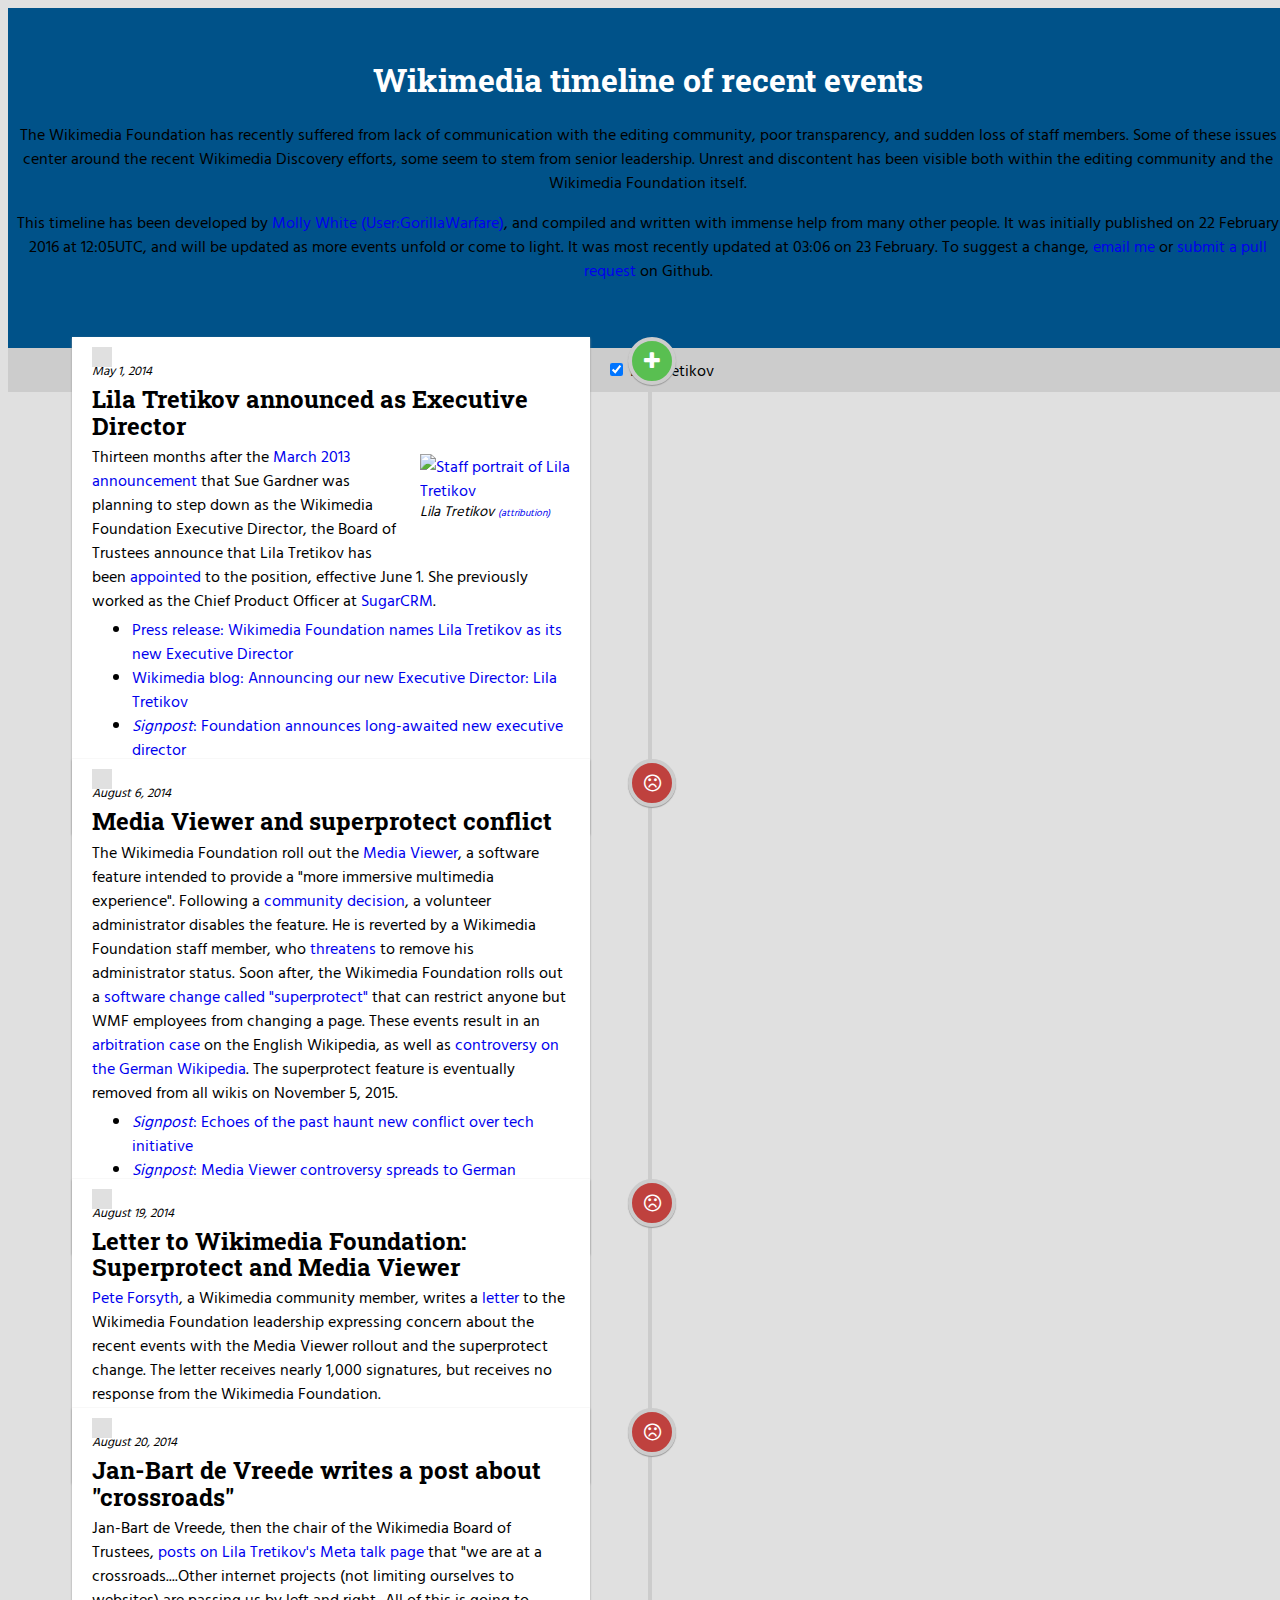
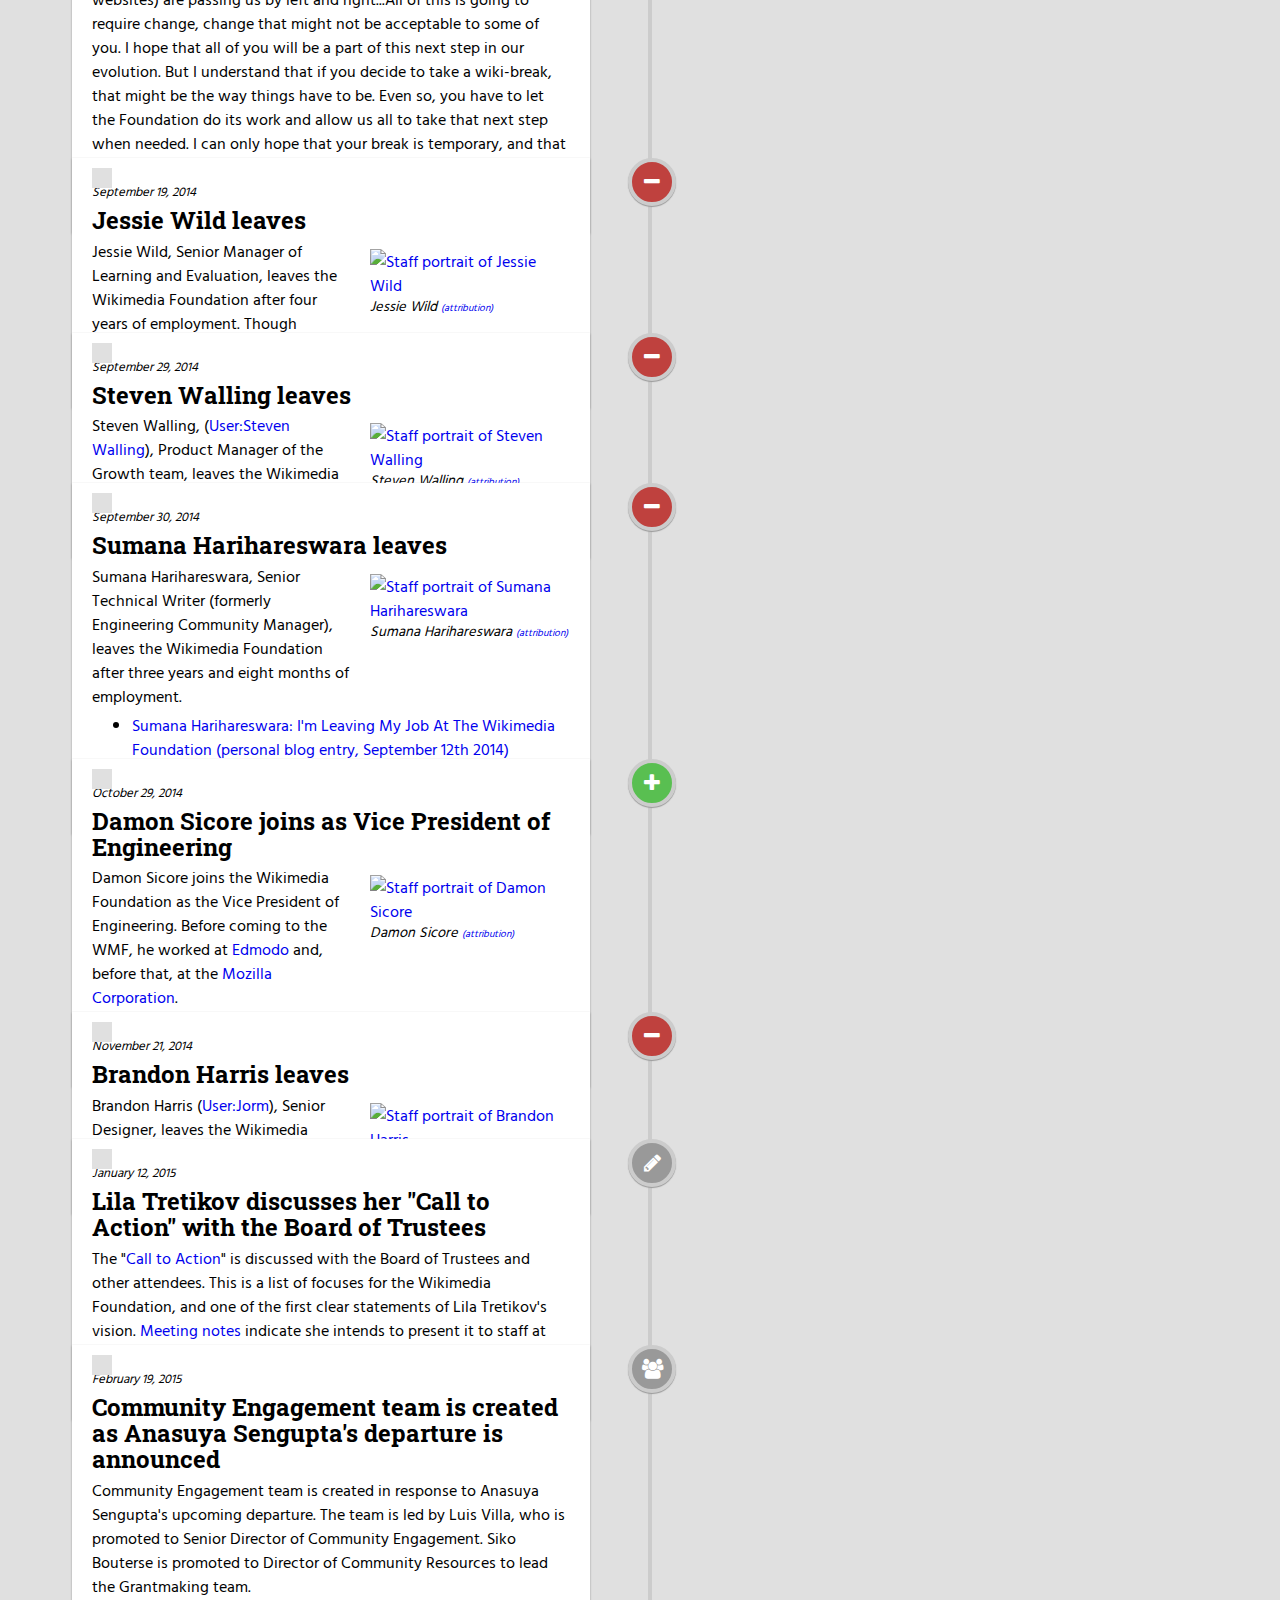
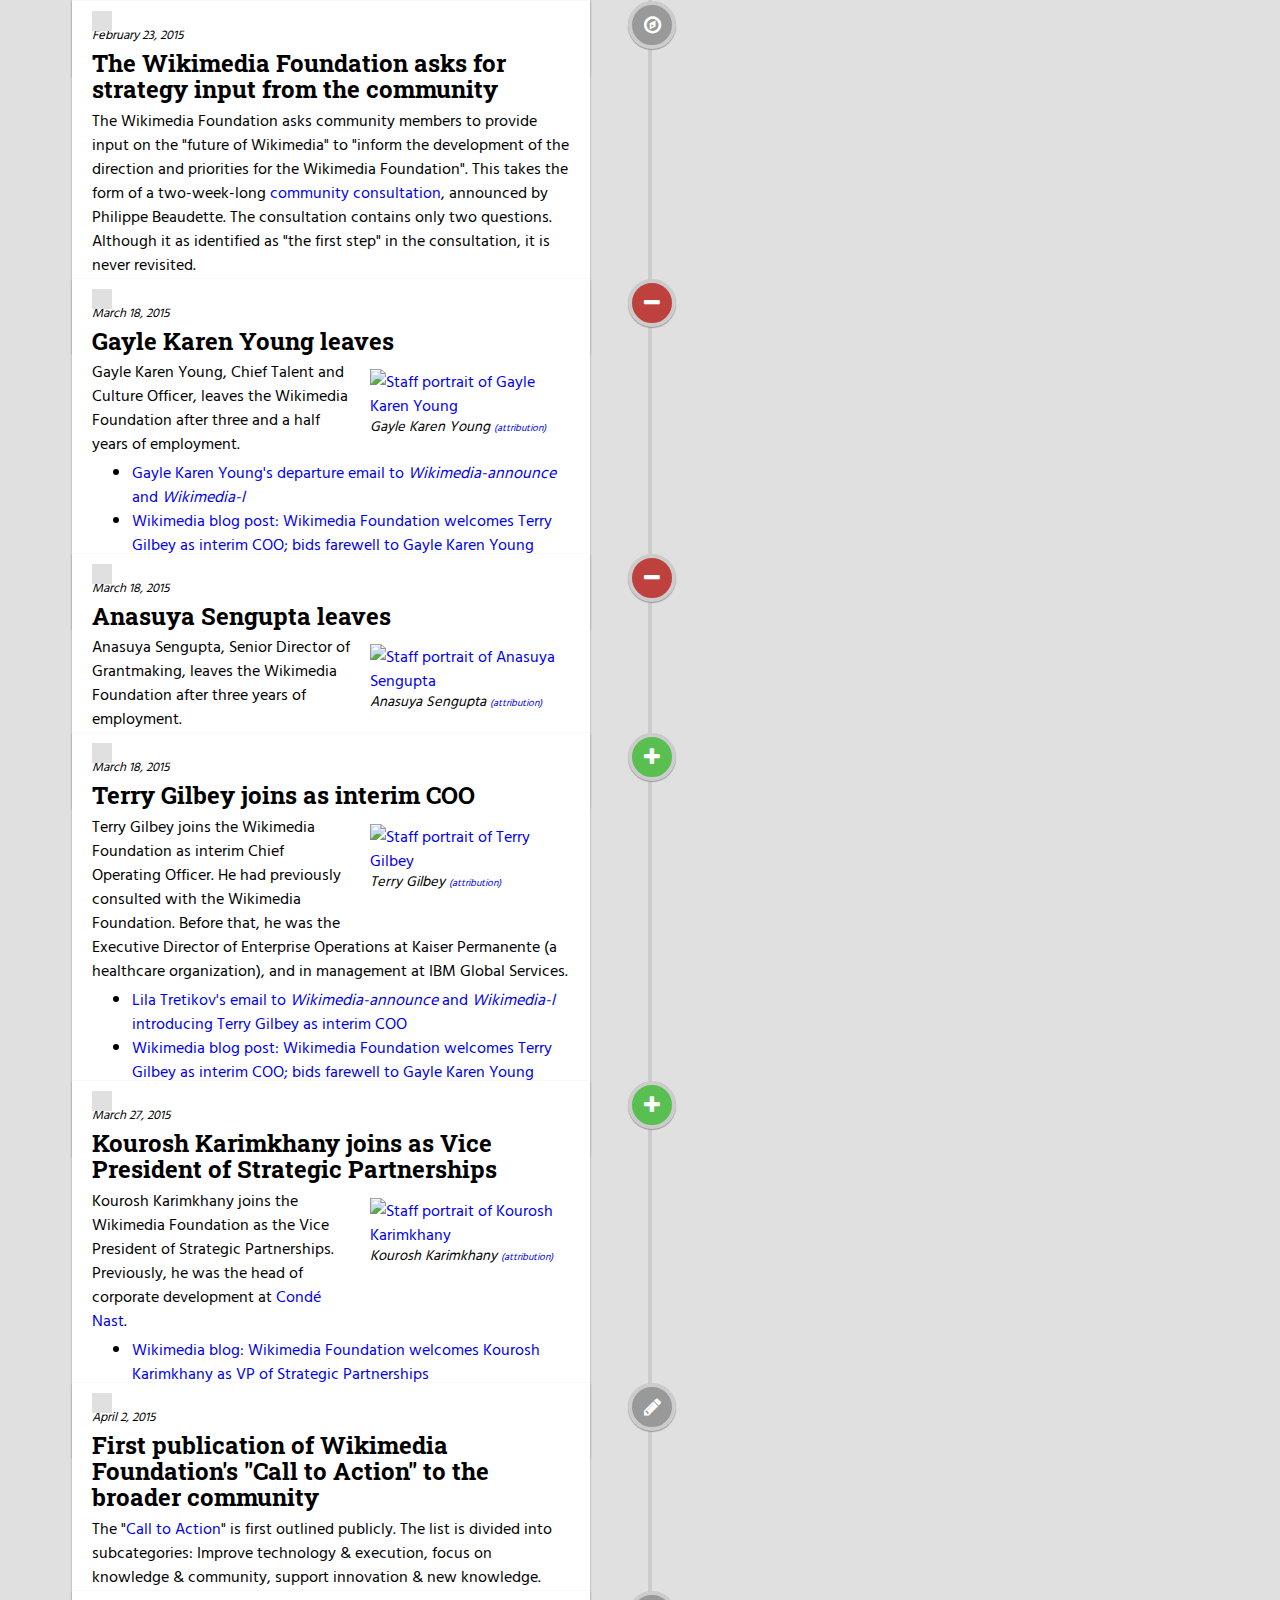
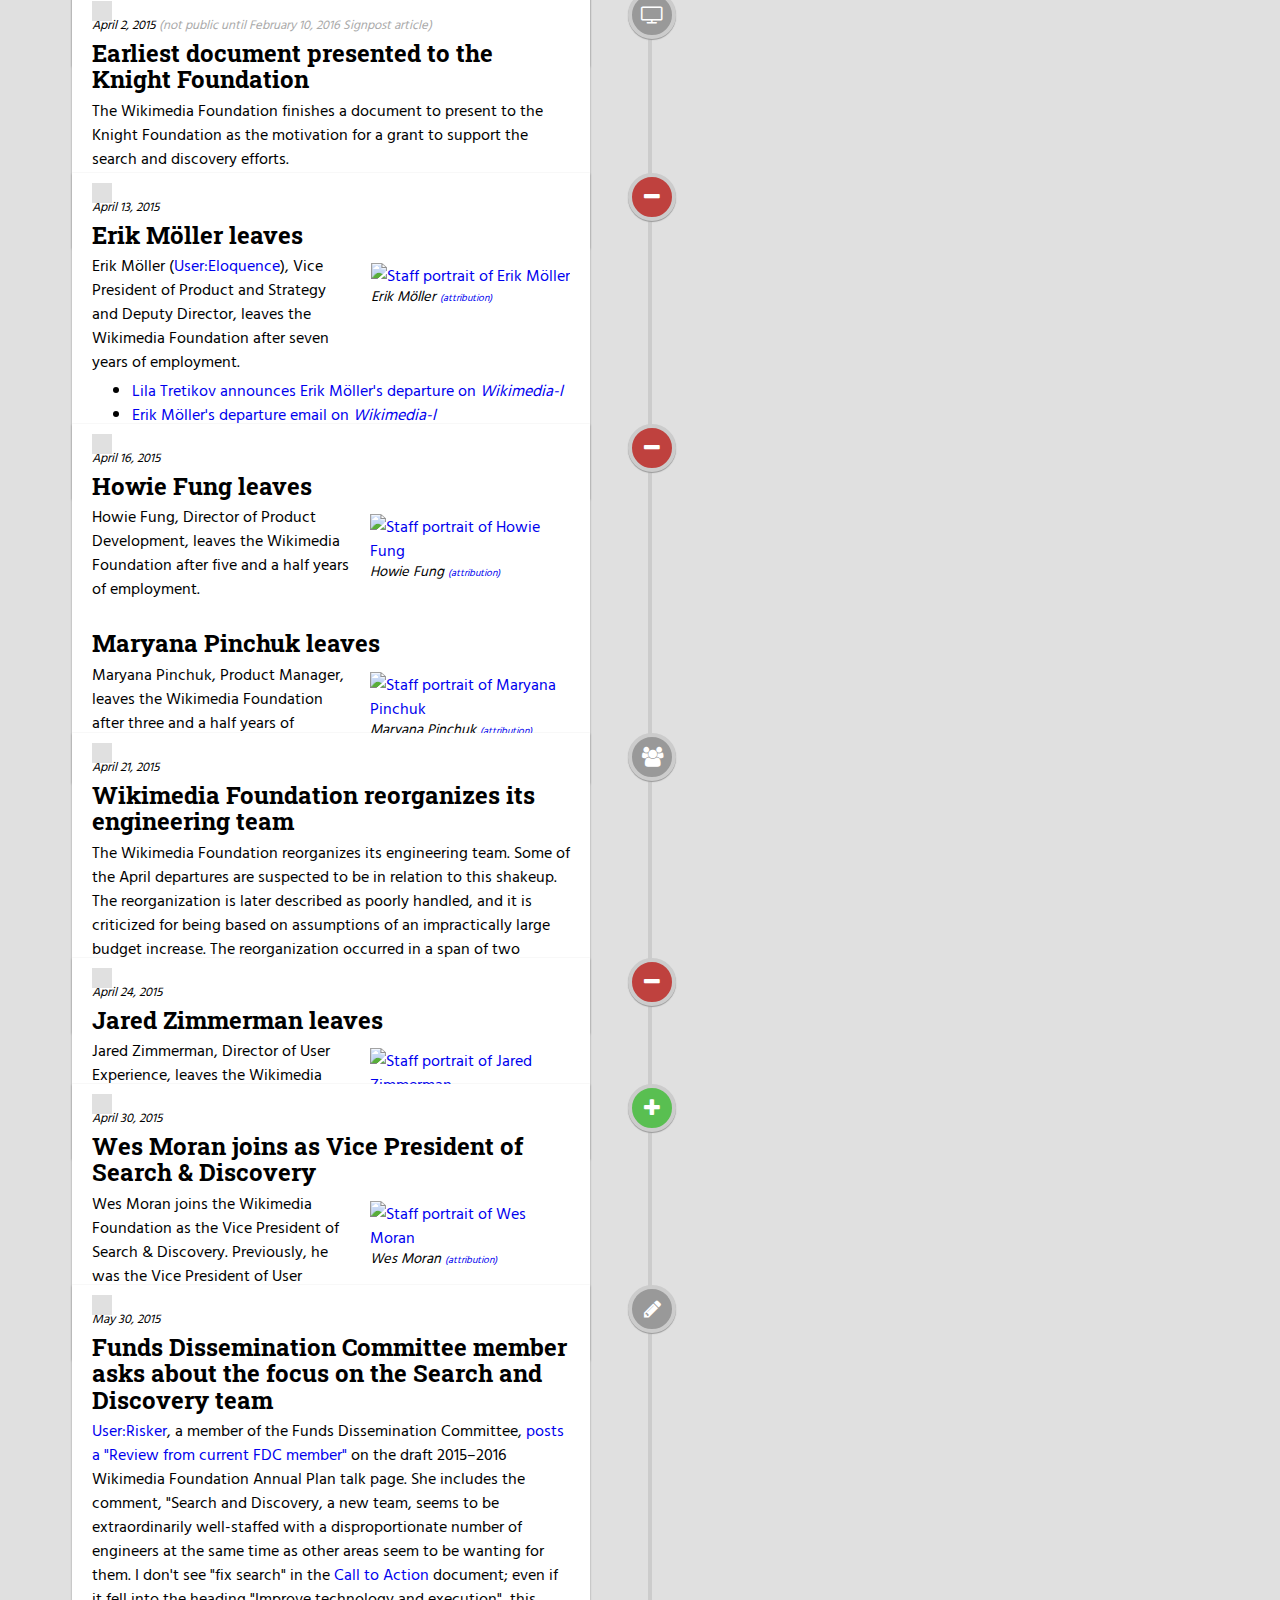
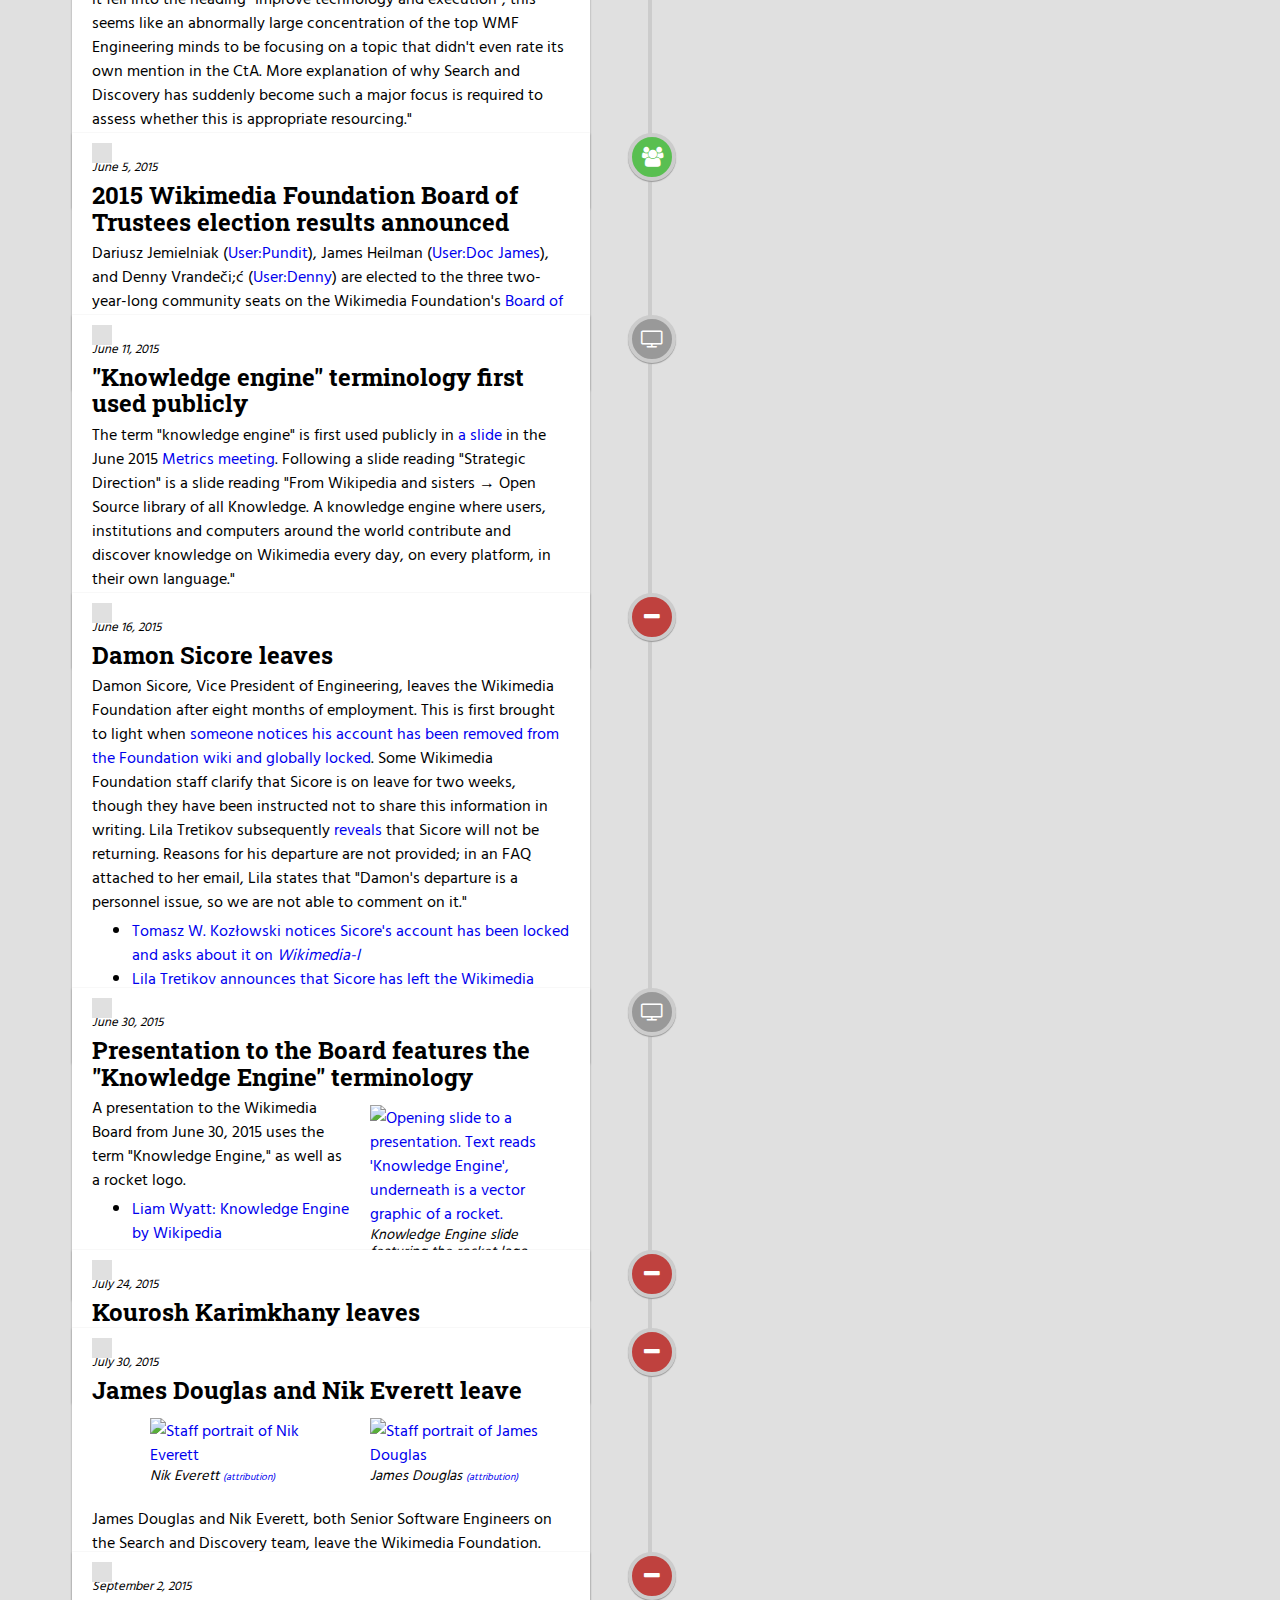
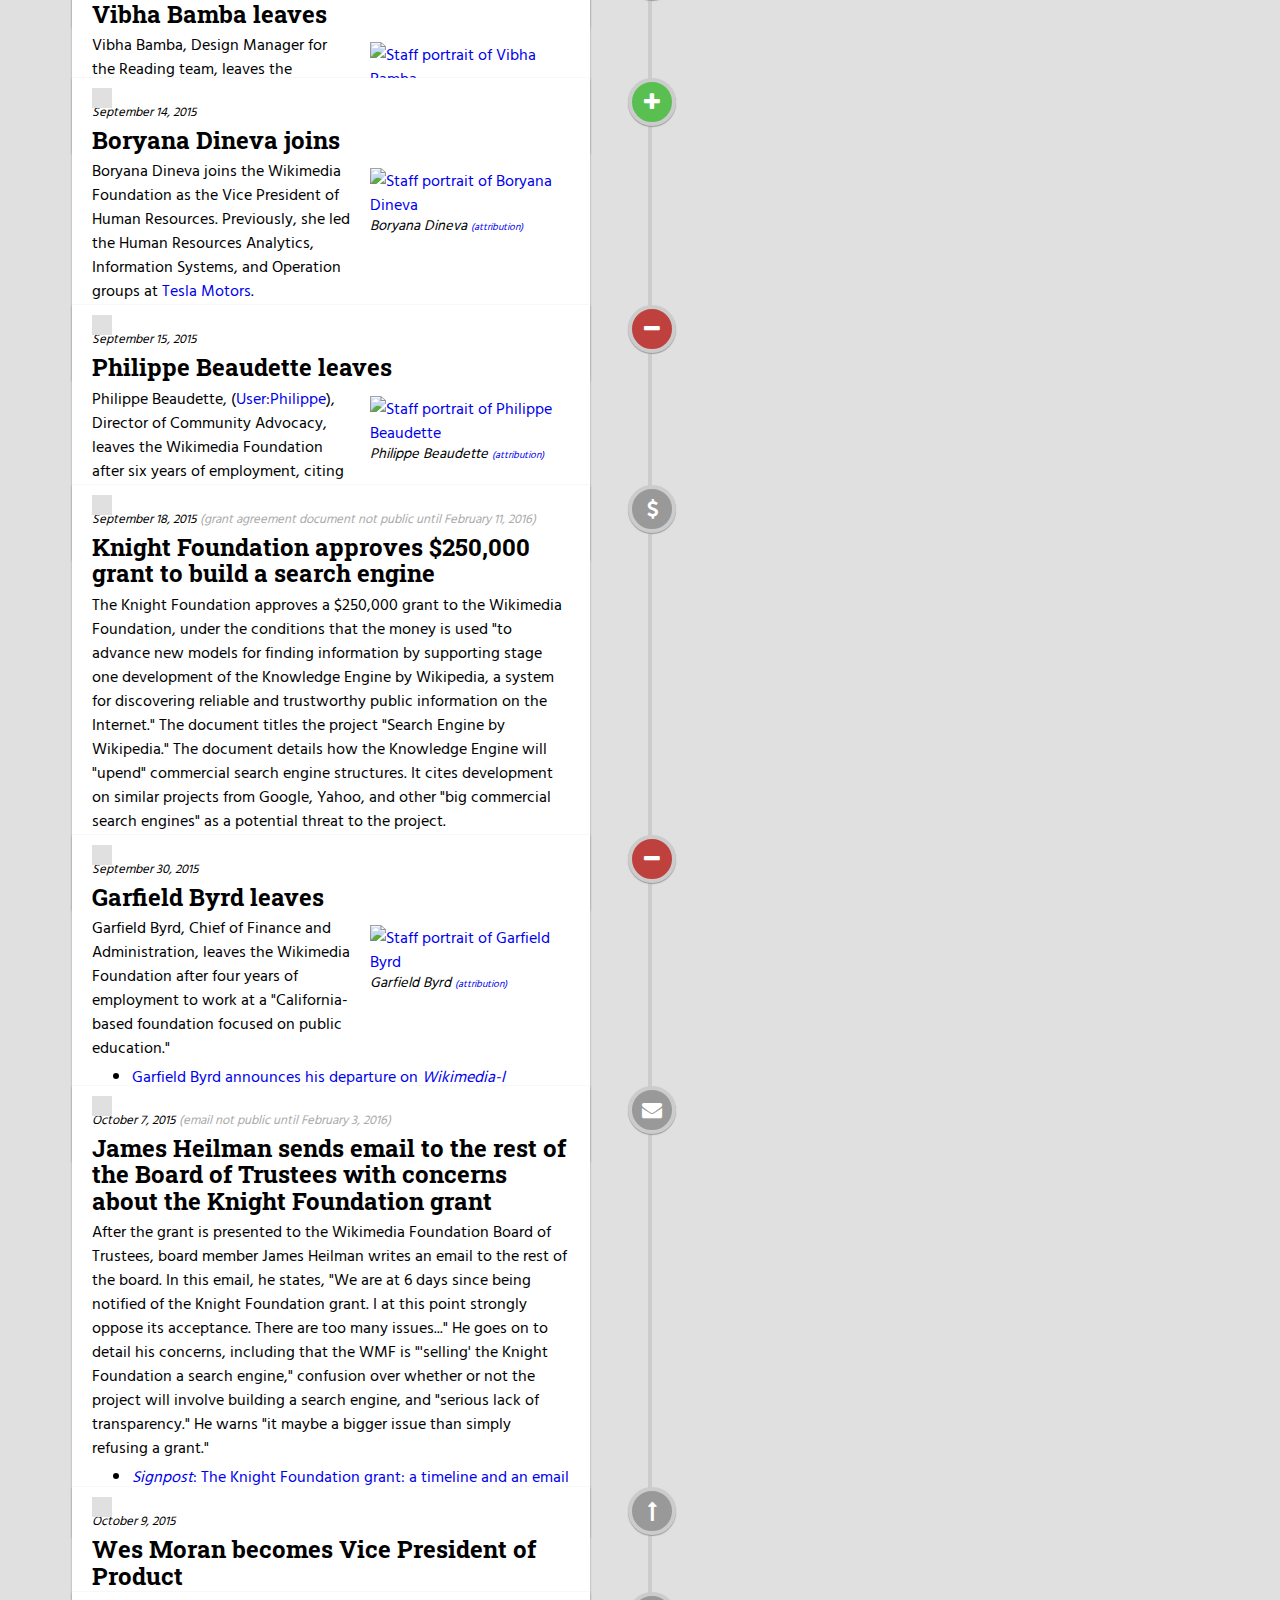
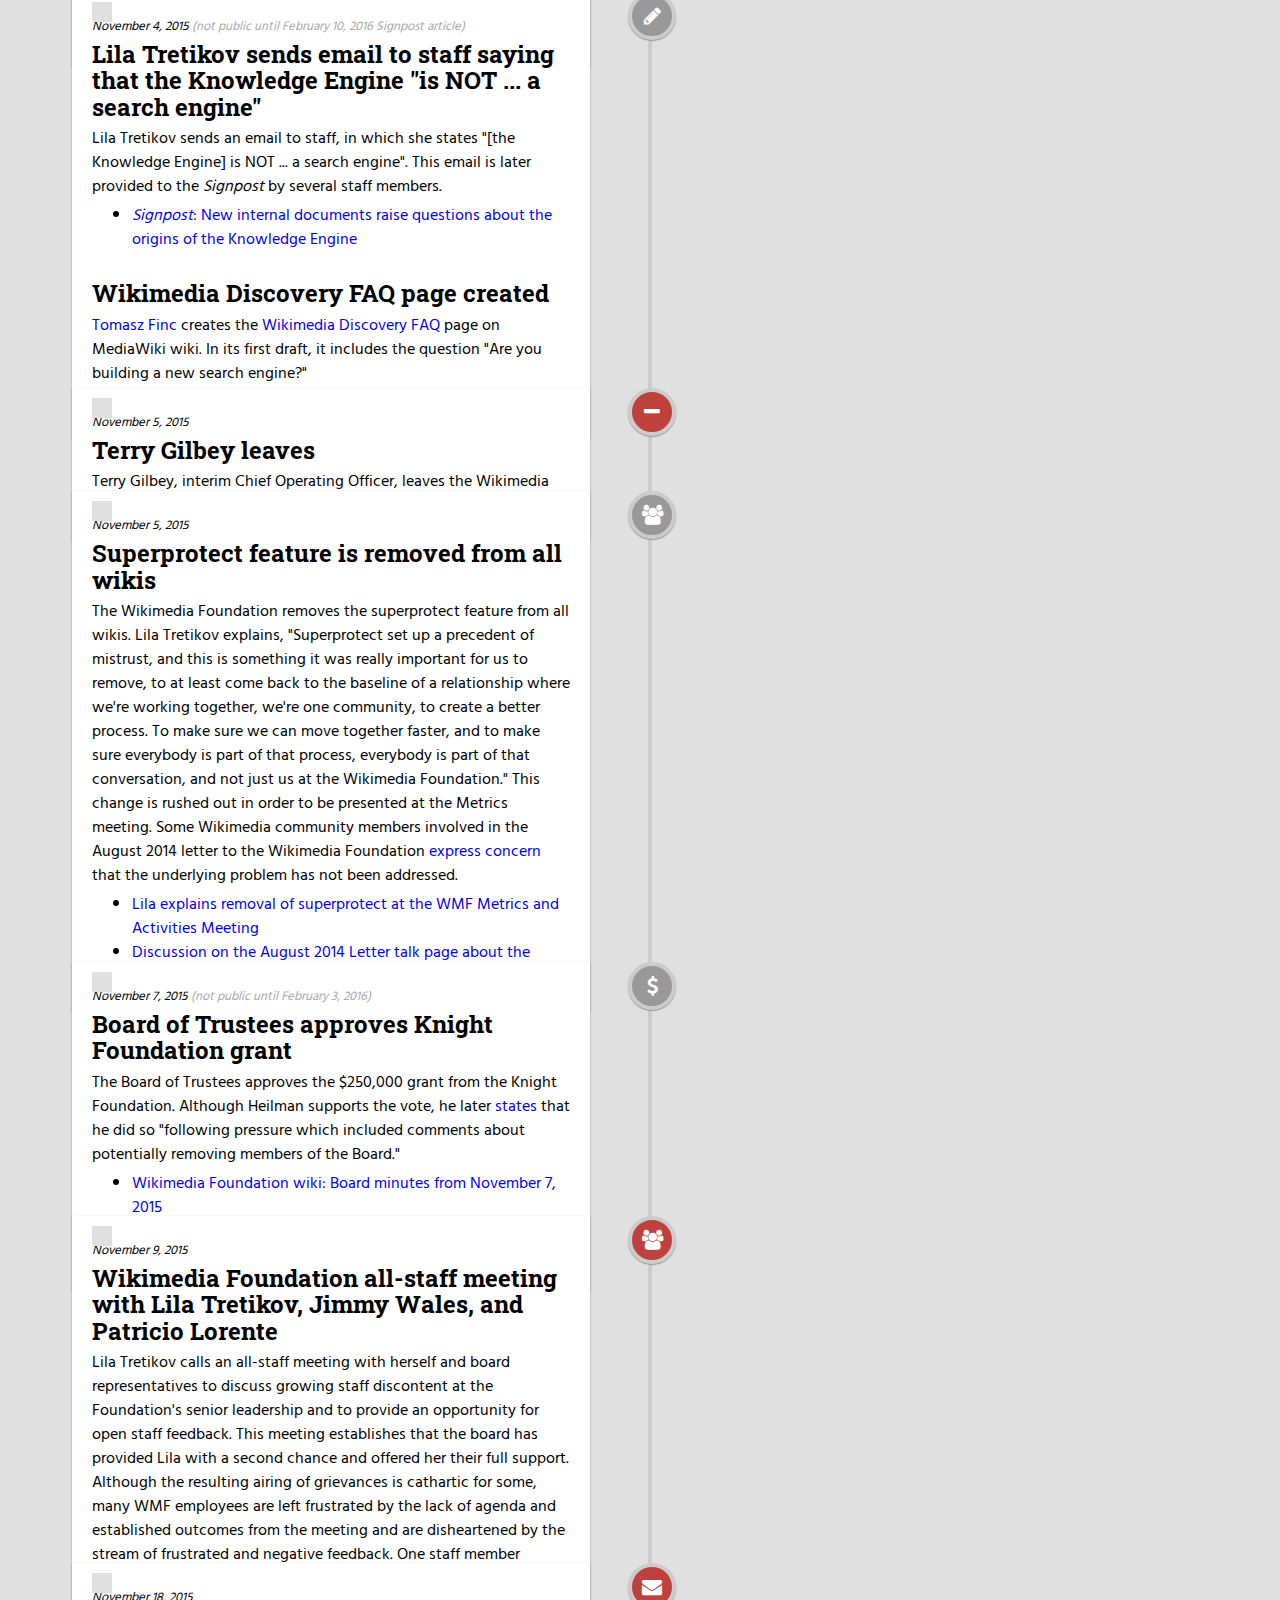
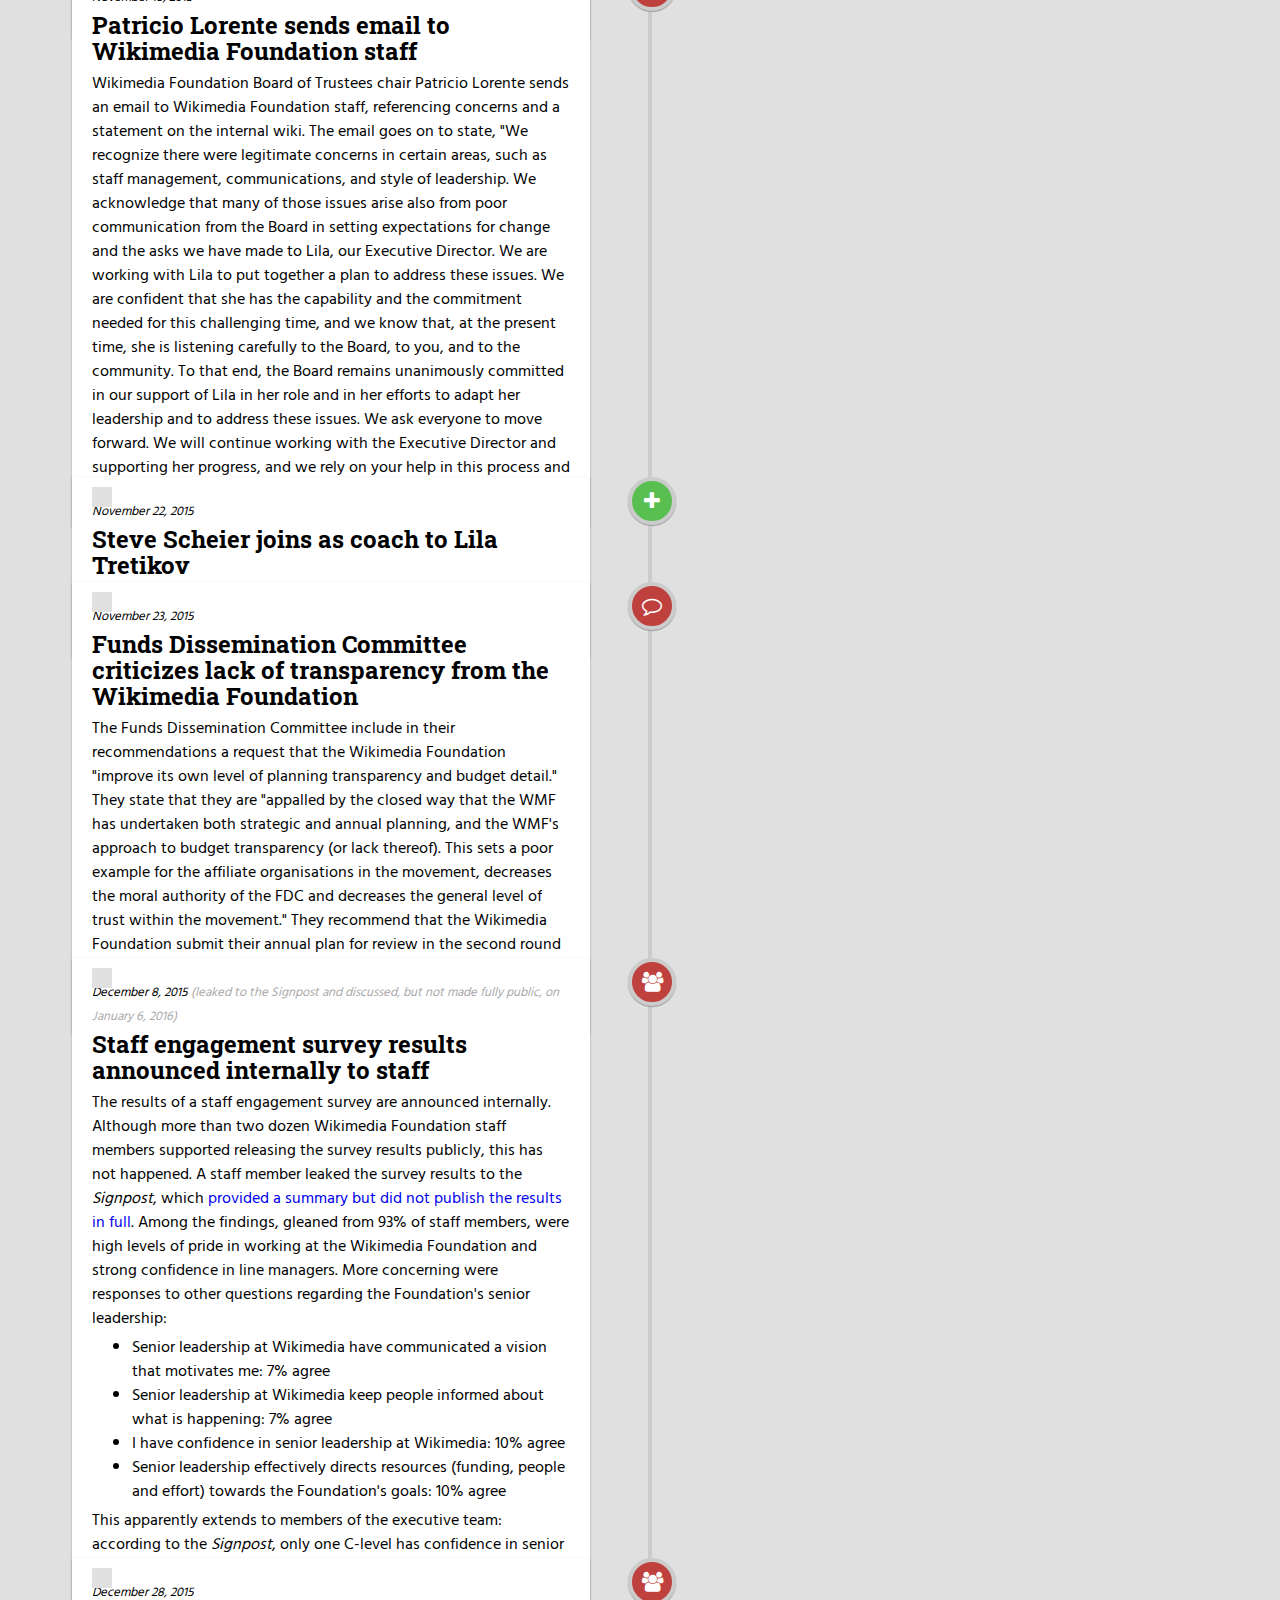
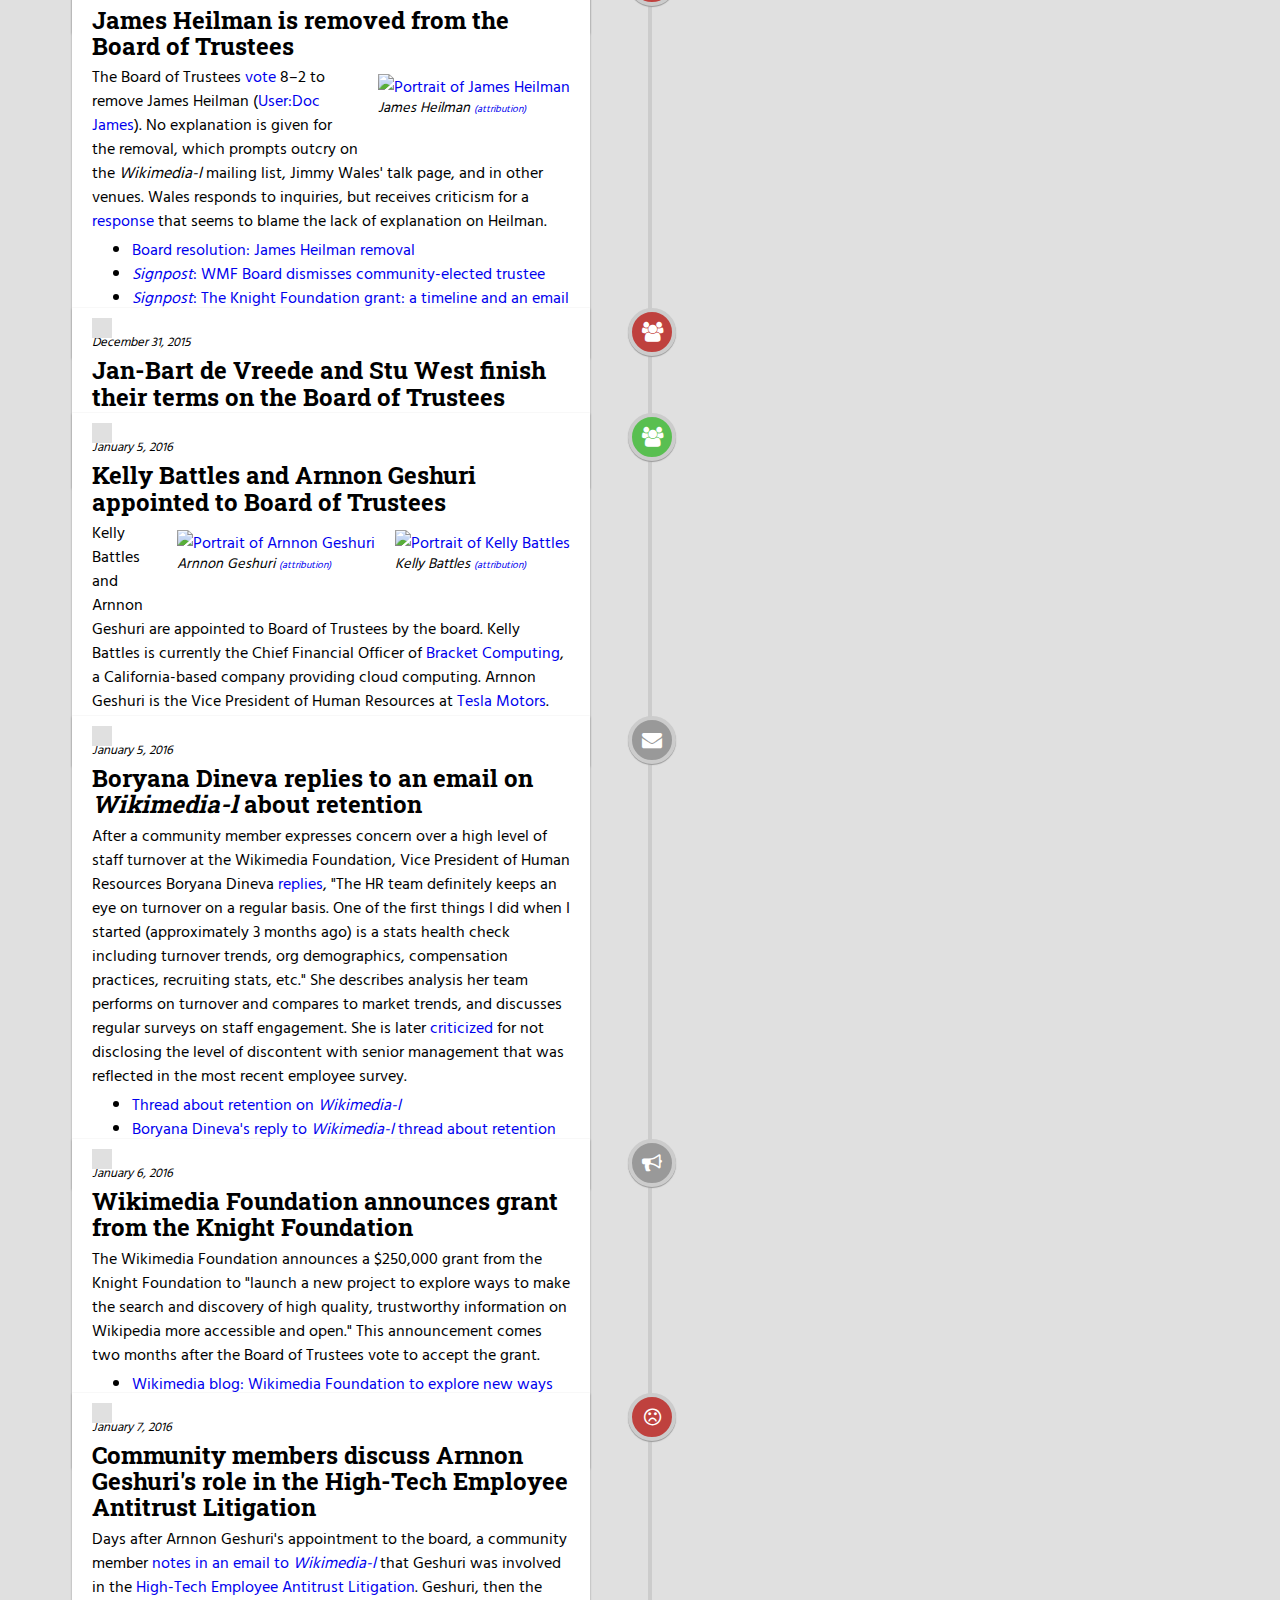
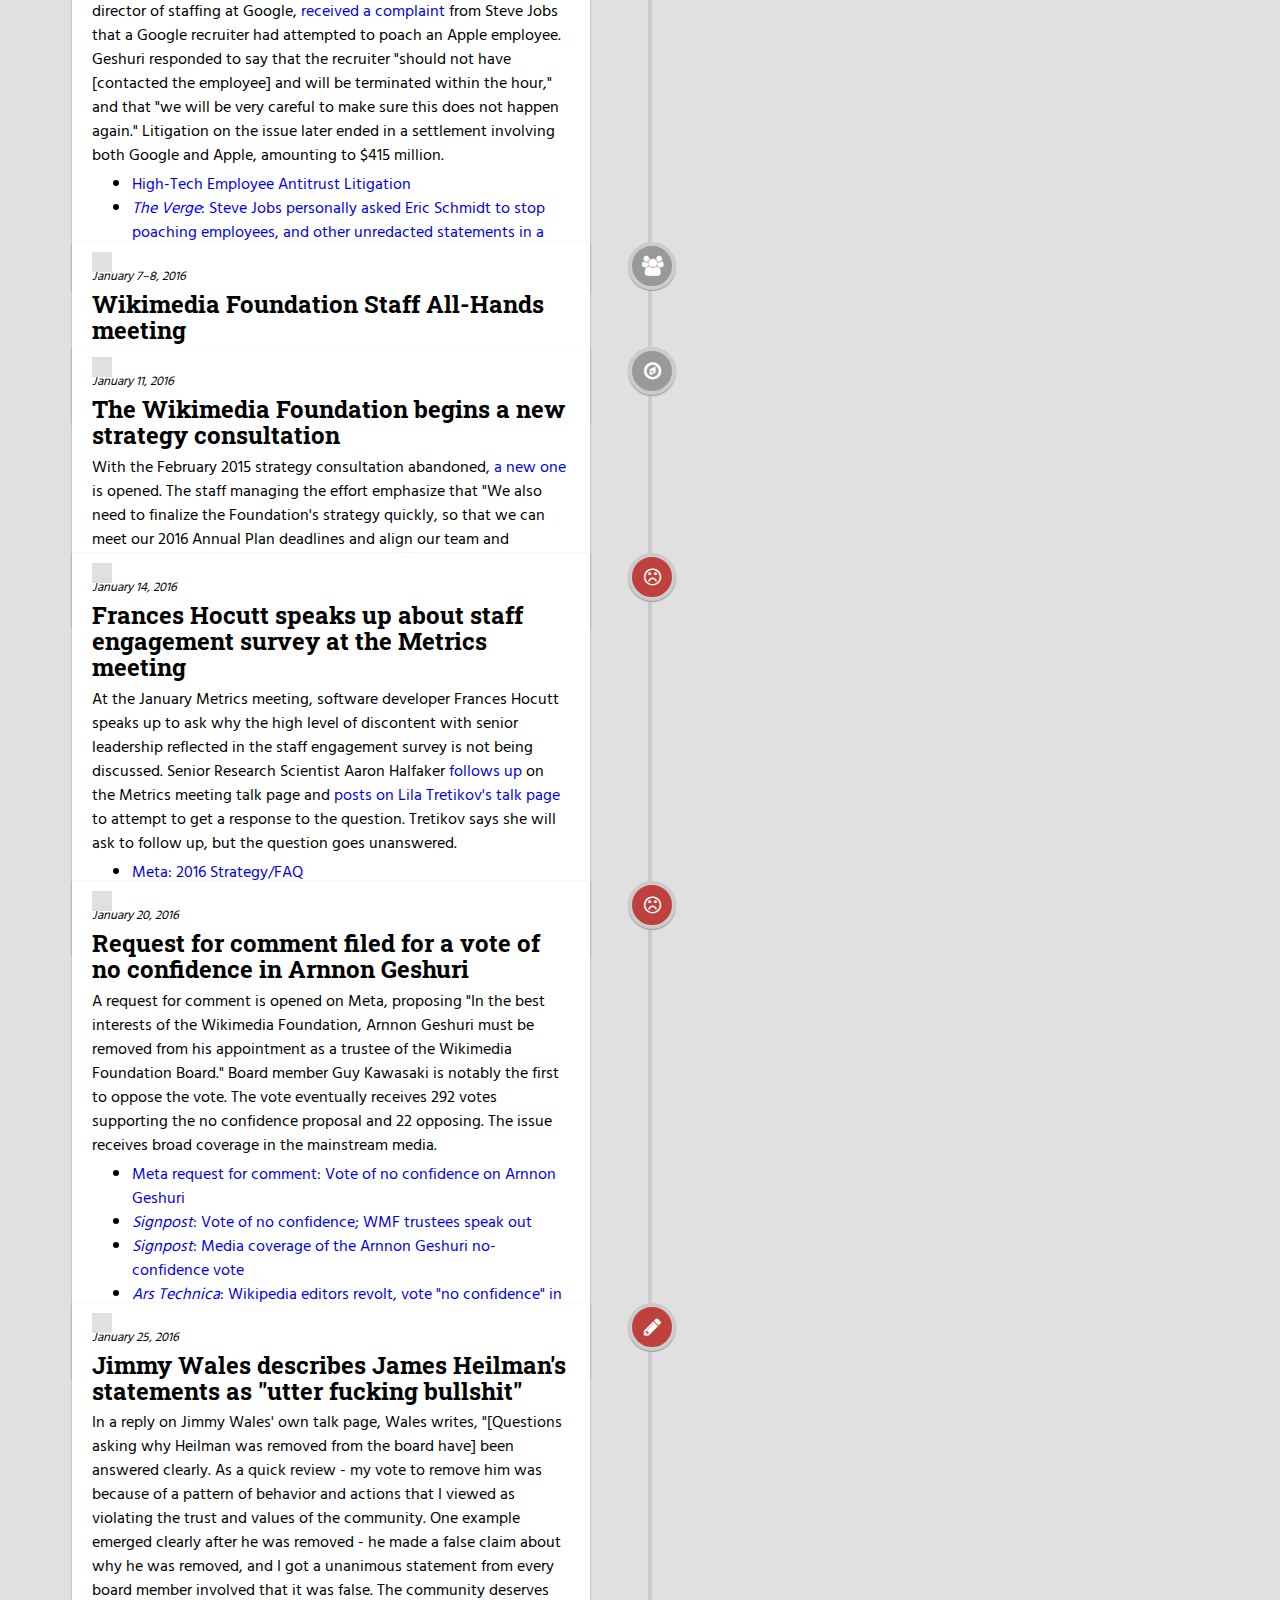
==== commit 4dafb8cd: "Note that Erik was also the DD" ====
--- a/index.html
+++ b/index.html
@@ -147,7 +147,7 @@
             <i class="fa fa-minus"></i>
           </div>
           <div class="timeline-description">
-            <span class="timestamp"><time datetime="2014-10-02">October 2, 2014</time></span>
+            <span class="timestamp"><time datetime="2014-09-30">September 30, 2014</time></span>
             <h2>Sumana Harihareswara leaves</h2>
             <div class="captioned-image image-right landscape">
               <a href="https://commons.wikimedia.org/wiki/File:Sumana_Harihareswara_021_-_Berlin_2011.jpg">
@@ -157,7 +157,8 @@
             </div>
             <p>Sumana Harihareswara, Senior Technical Writer (formerly Engineering Community Manager), leaves the Wikimedia Foundation after three years and eight months of employment.</p>
             <ul>
-              <li><a href="http://www.harihareswara.net/sumana/2014/09/12/0">Sumana Harihareswara: I'm Leaving My Job At The Wikimedia Foundation (personal blog entry)</a></li>
+              <li><a href="http://www.harihareswara.net/sumana/2014/09/12/0">Sumana Harihareswara: I'm Leaving My Job At The Wikimedia Foundation (personal blog entry, September 12th 2014)</a></li>
+              <li><a href="https://lists.wikimedia.org/pipermail/wikitech-l/2014-September/078588.html">Email from Sumana Harihareswara to <i>Wikitech-l</i> on September 12th 2014: I'm leaving the Wikimedia Foundation</a></li>
             </ul>
           </div>
         </div>
@@ -381,7 +382,7 @@
               </a>
               <span class="caption">Erik M&ouml;ller <span class="attribution-link"><a href="./attribution.html">(attribution)</a></span></span>
             </div>
-            <p>Erik M&ouml;ller (<a href="https://meta.wikimedia.org/wiki/User:Eloquence">User:Eloquence</a>), Vice President of Product and Strategy, leaves the Wikimedia Foundation after seven years of employment.</p>
+            <p>Erik M&ouml;ller (<a href="https://meta.wikimedia.org/wiki/User:Eloquence">User:Eloquence</a>), Vice President of Product and Strategy and Deputy Director, leaves the Wikimedia Foundation after seven years of employment.</p>
             <ul>
               <li><a href="https://lists.wikimedia.org/pipermail/wikimedia-l/2015-April/077516.html">Lila Tretikov announces Erik M&ouml;ller's departure on <i>Wikimedia-l</i></a></li>
               <li><a href="https://lists.wikimedia.org/pipermail/wikimedia-l/2015-April/077517.html">Erik M&ouml;ller's departure email on <i>Wikimedia-l</i></a></li>
@@ -558,6 +559,29 @@
             <i class="fa fa-minus"></i>
           </div>
           <div class="timeline-description">
+            <span class="timestamp"><time datetime="2015-07-30">July 30, 2015</time></span>
+            <h2>James Douglas and Nik Everett leave</h2>
+            <div class="captioned-image image-right landscape">
+              <a href="https://wikimediafoundation.org/wiki/File:Douglas,_James_November_2014.jpg">
+                <img src="https://upload.wikimedia.org/wikipedia/commons/8/89/Douglas%2C_James_November_2014.jpg" alt="Staff portrait of James Douglas" />
+              </a>
+              <span class="caption">James Douglas <span class="attribution-link"><a href="./attribution.html">(attribution)</a></span></span>
+            </div>
+            <div class="captioned-image image-right landscape">
+              <a href="https://wikimediafoundation.org/wiki/File:Everett,_Nik_June_2013.jpg">
+                <img src="https://upload.wikimedia.org/wikipedia/commons/thumb/1/10/Everett%2C_Nik_June_2013.jpg/320px-Everett%2C_Nik_June_2013.jpg"  alt="Staff portrait of Nik Everett" />
+              </a>
+              <span class="caption">Nik Everett <span class="attribution-link"><a href="./attribution.html">(attribution)</a></span></span>
+            </div>
+            <p>James Douglas and Nik Everett, both Senior Software Engineers on the Search and Discovery team, leave the Wikimedia Foundation. Douglas had been working for the WMF for eight months; Everett for two years.</p>
+          </div>
+        </div>
+
+        <div class="timeline-entry" data-category="['staff-change']">
+          <div class="timeline-icon red">
+            <i class="fa fa-minus"></i>
+          </div>
+          <div class="timeline-description">
             <span class="timestamp"><time datetime="2015-09-02">September 2, 2015</time></span>
             <h2>Vibha Bamba leaves</h2>
             <div class="captioned-image image-right landscape">
@@ -1335,6 +1359,20 @@
           </div>
         </div>
 
+        <div class="timeline-entry" data-category="['knowledge-engine', 'unrest', 'lila']">
+          <div class="timeline-icon grey">
+            <i class="fa fa-pencil"></i>
+          </div>
+          <div class="timeline-description">
+            <span class="timestamp"><time datetime="2016-02-17">February 17, 2016</time></span>
+            <h2>Max Semenik clarifies whether Knowledge Engine is a search engine</h2>
+            <p>Max Semenik, software developer on the Search and Discovery team, <a href="https://blog.wikimedia.org/2016/02/16/wikimedia-search-future/#comment-25102">comments</a> on the Moran&ndash;Tretikov post about 3whether the Knowledge Engine is a search engine, and on how the proposal has changed. He says, "Yes, there were plans of making an internet search engine. I don’t understand why we’re still trying to avoid giving a direct answer about it.... The whole project didn’t live long and was ditched soon after the Search team was created, after FY15/16 budget was finalized, and it did not have the money allocated for such work.... I don’t think anybody but the certain champion of the project has considered competing with Google with any degree of seriousness.... However, ideas and wording from that search engine plan made their way to numerous discovery team documents and were never fully expelled."</p>
+            <ul>
+              <li><a href="https://blog.wikimedia.org/2016/02/16/wikimedia-search-future/#comment-25102">Max Semenik's comment on the Moran&ndash;Tretikov Wikimedia blog post</a></li>
+            </ul>
+          </div>
+        </div>
+
         <div class="timeline-entry" data-category="['lila', 'knowledge-engine', 'unrest']">
           <div class="timeline-icon red">
             <i class="fa fa-envelope"></i>
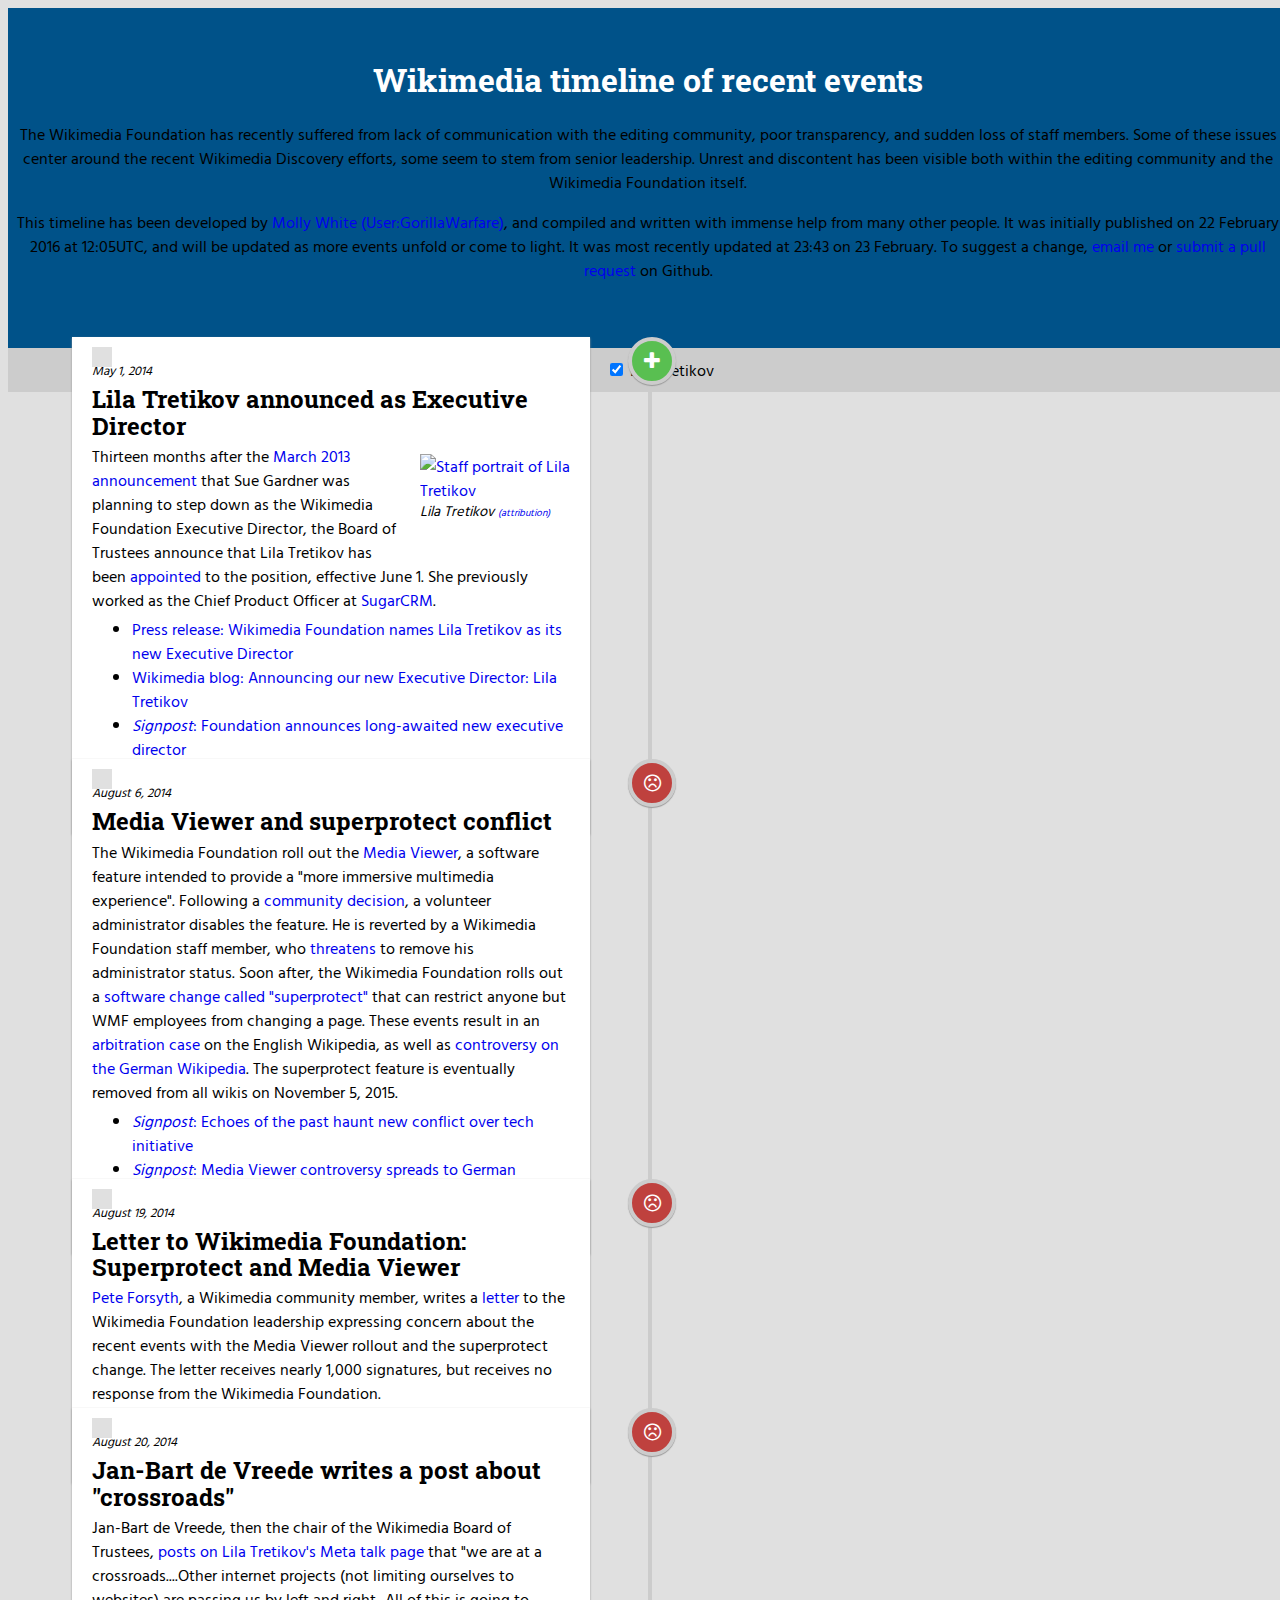
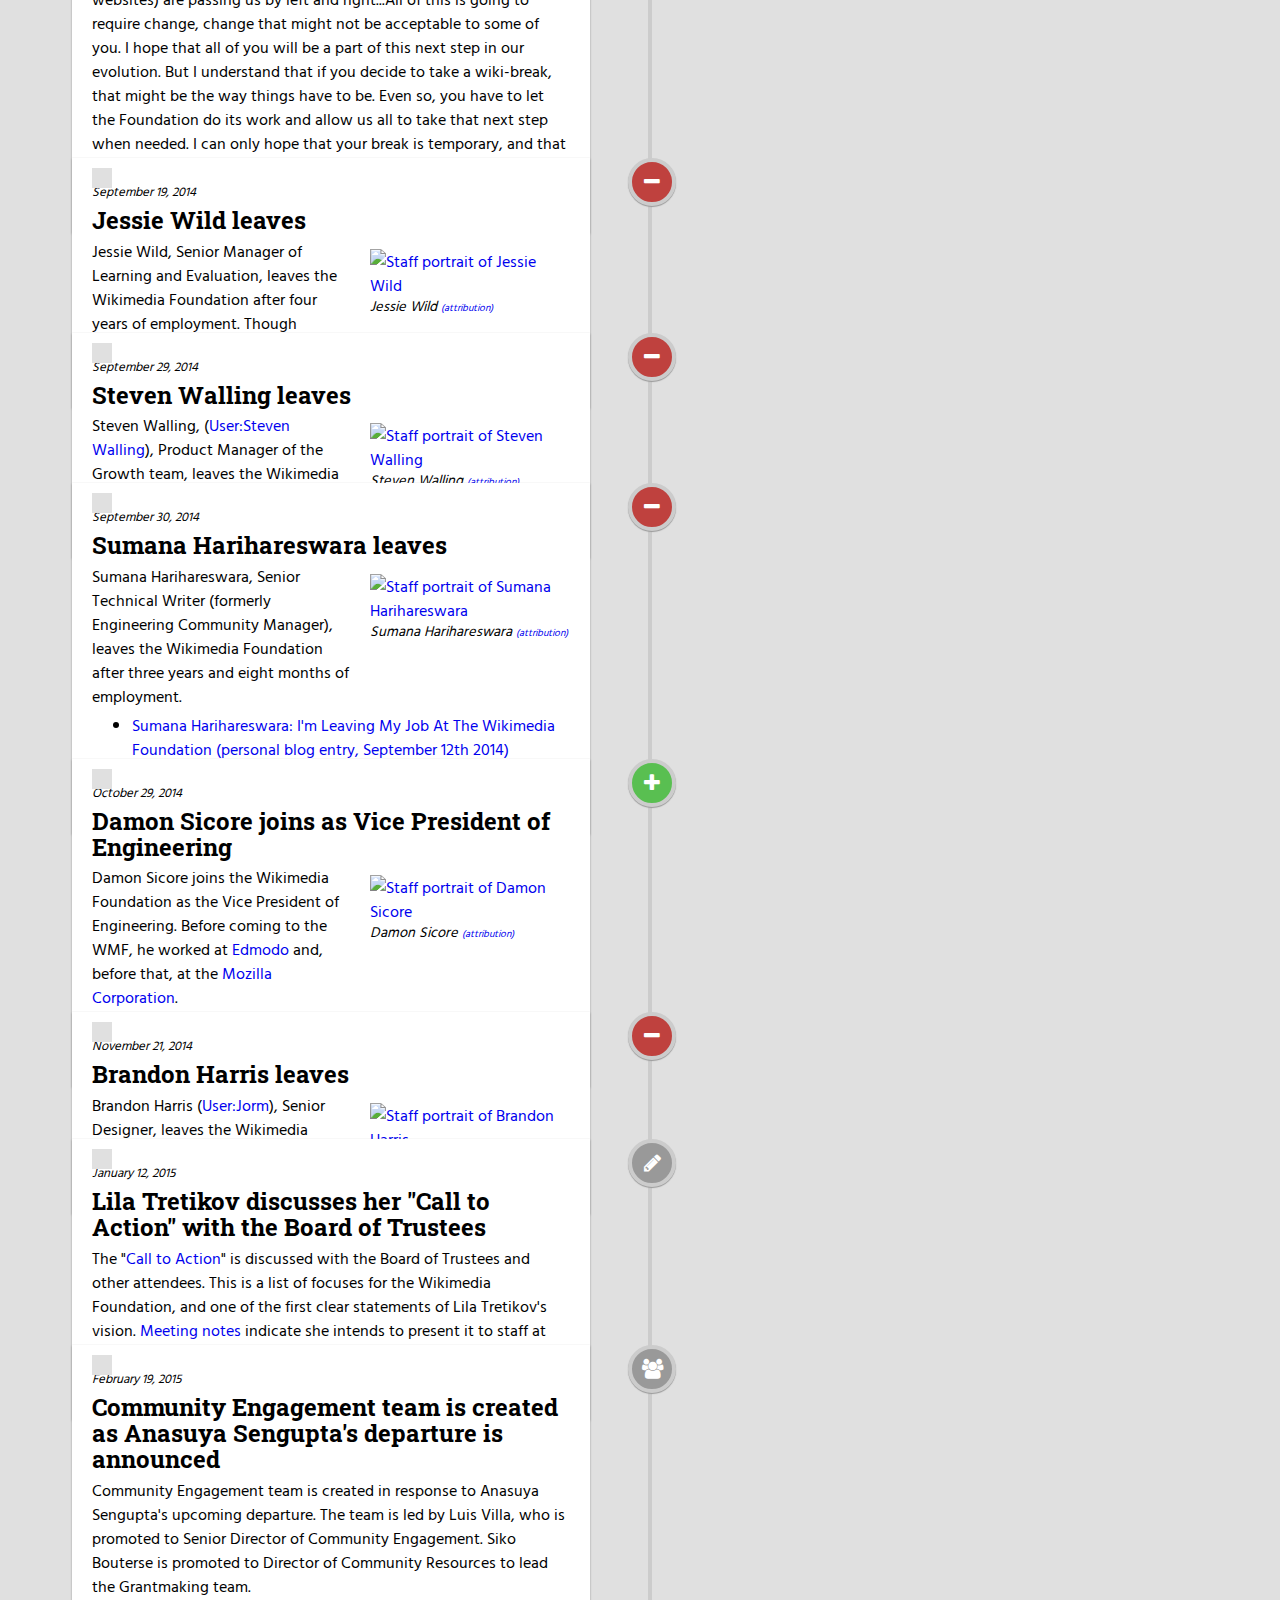
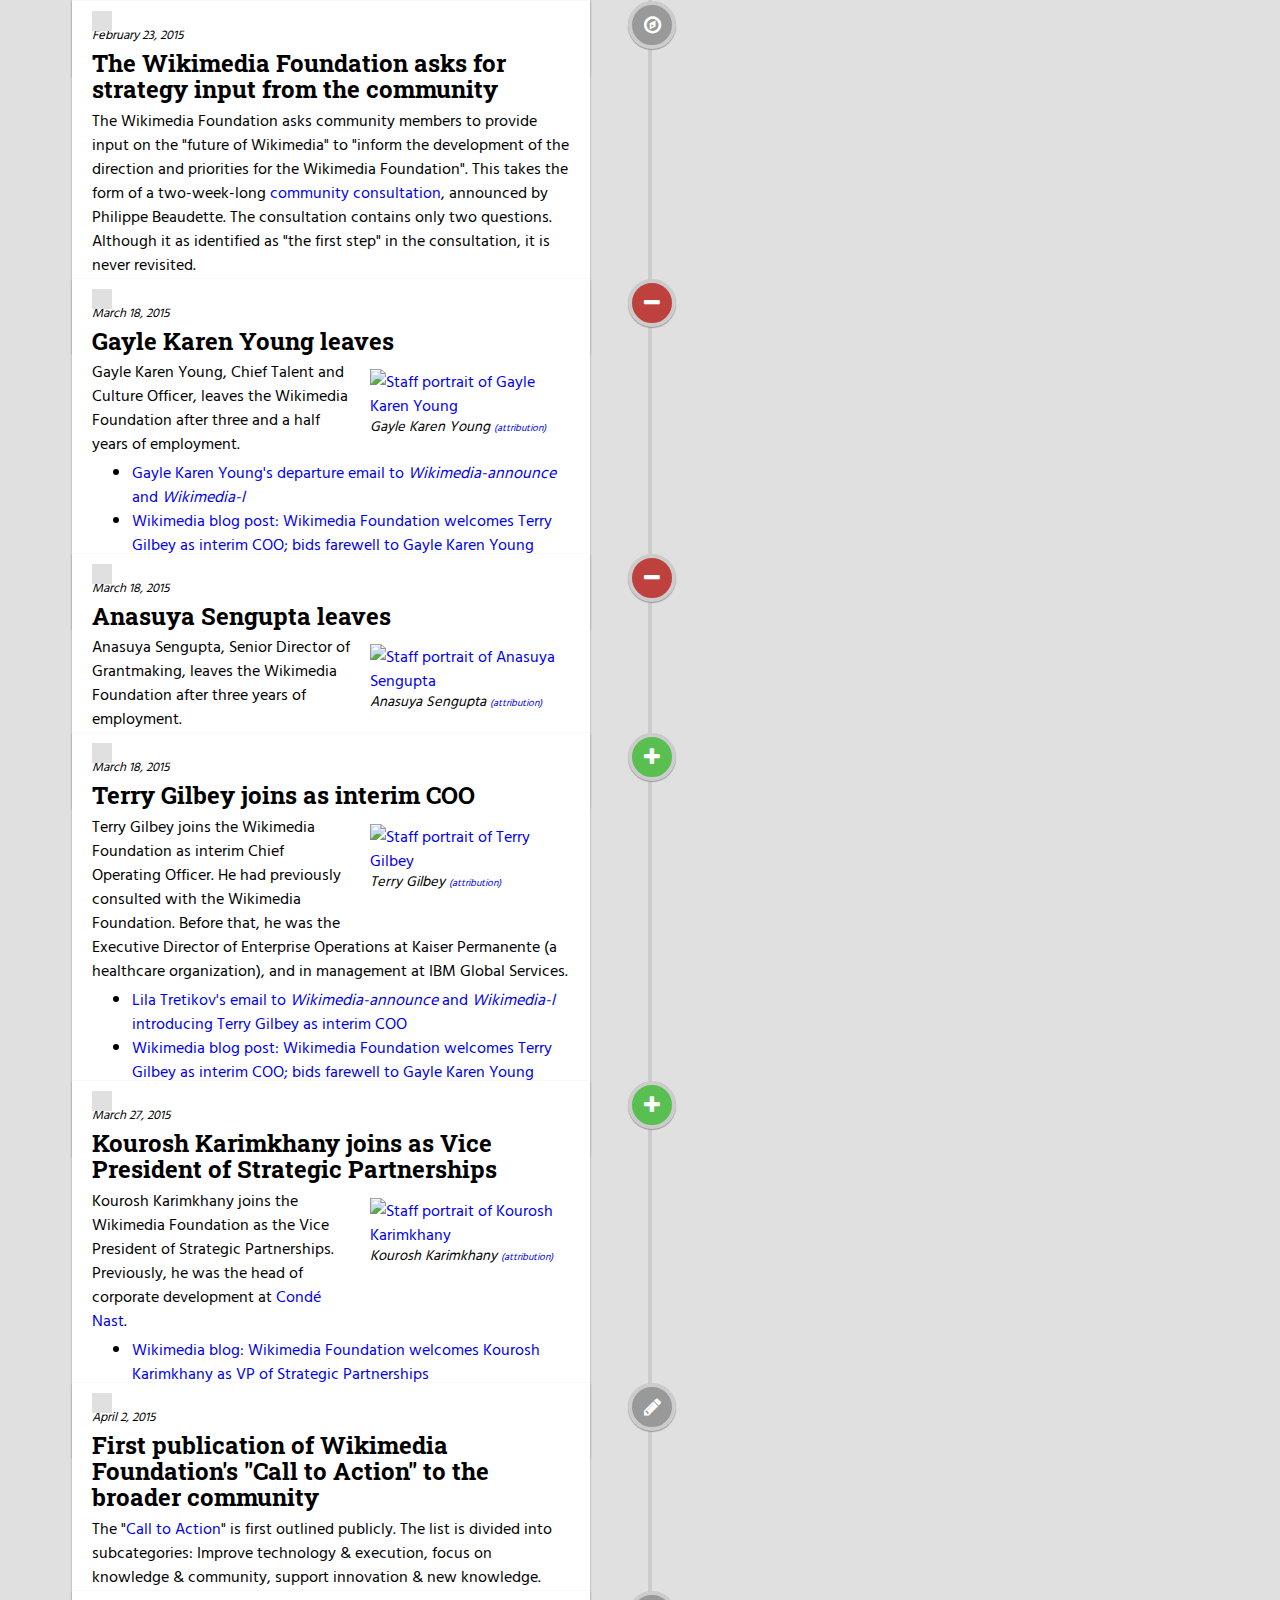
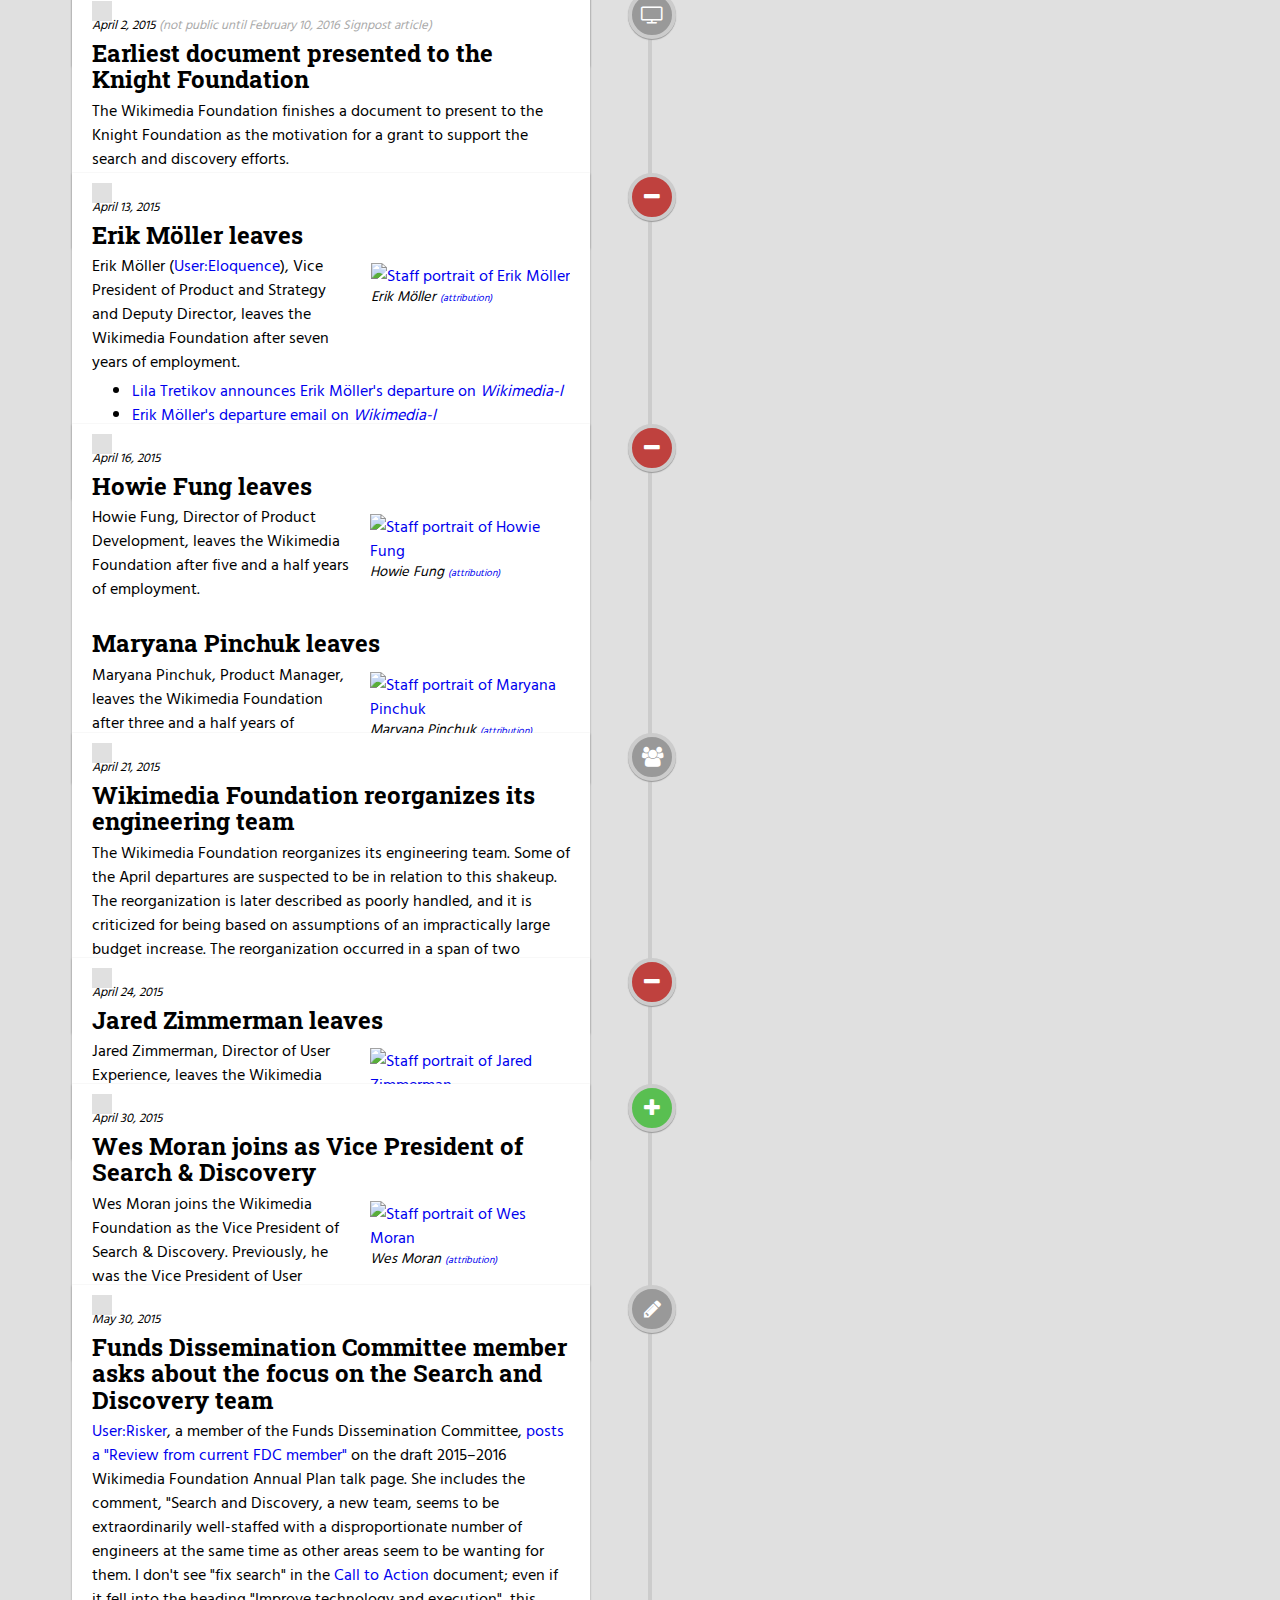
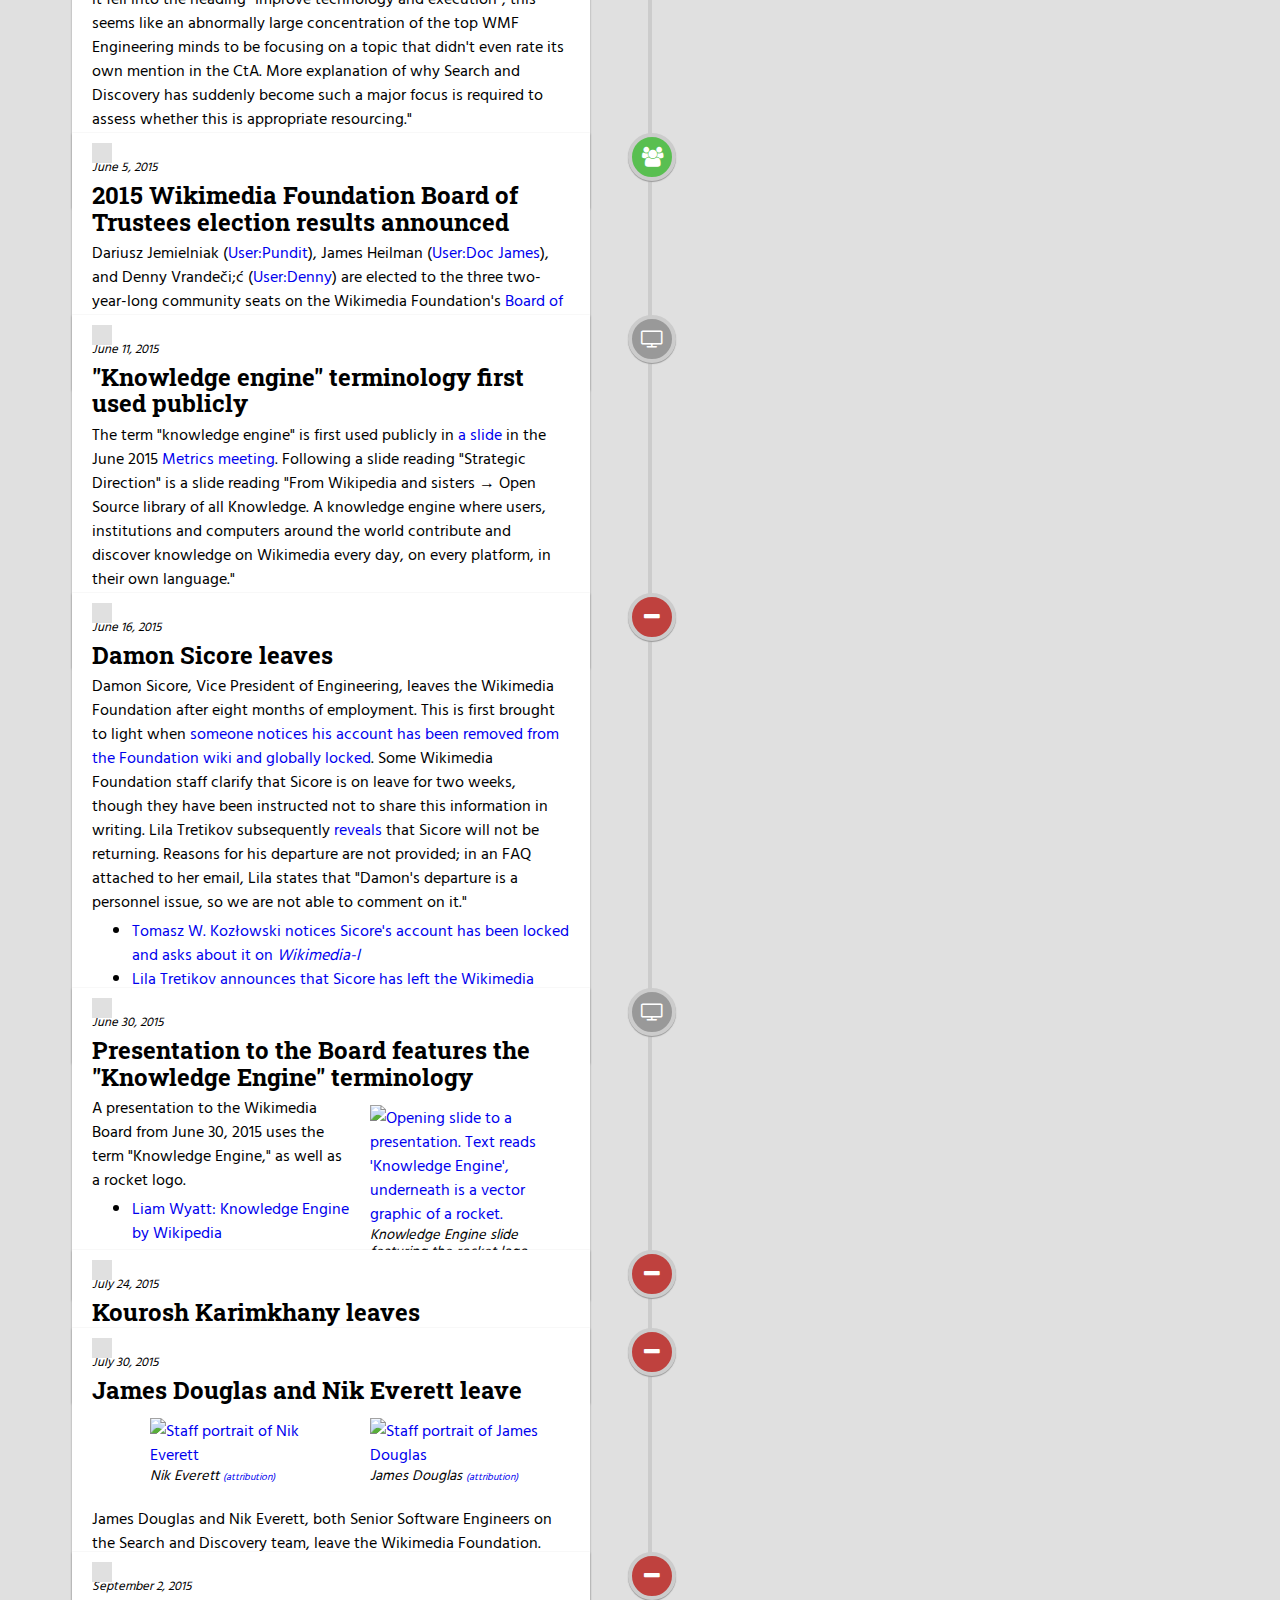
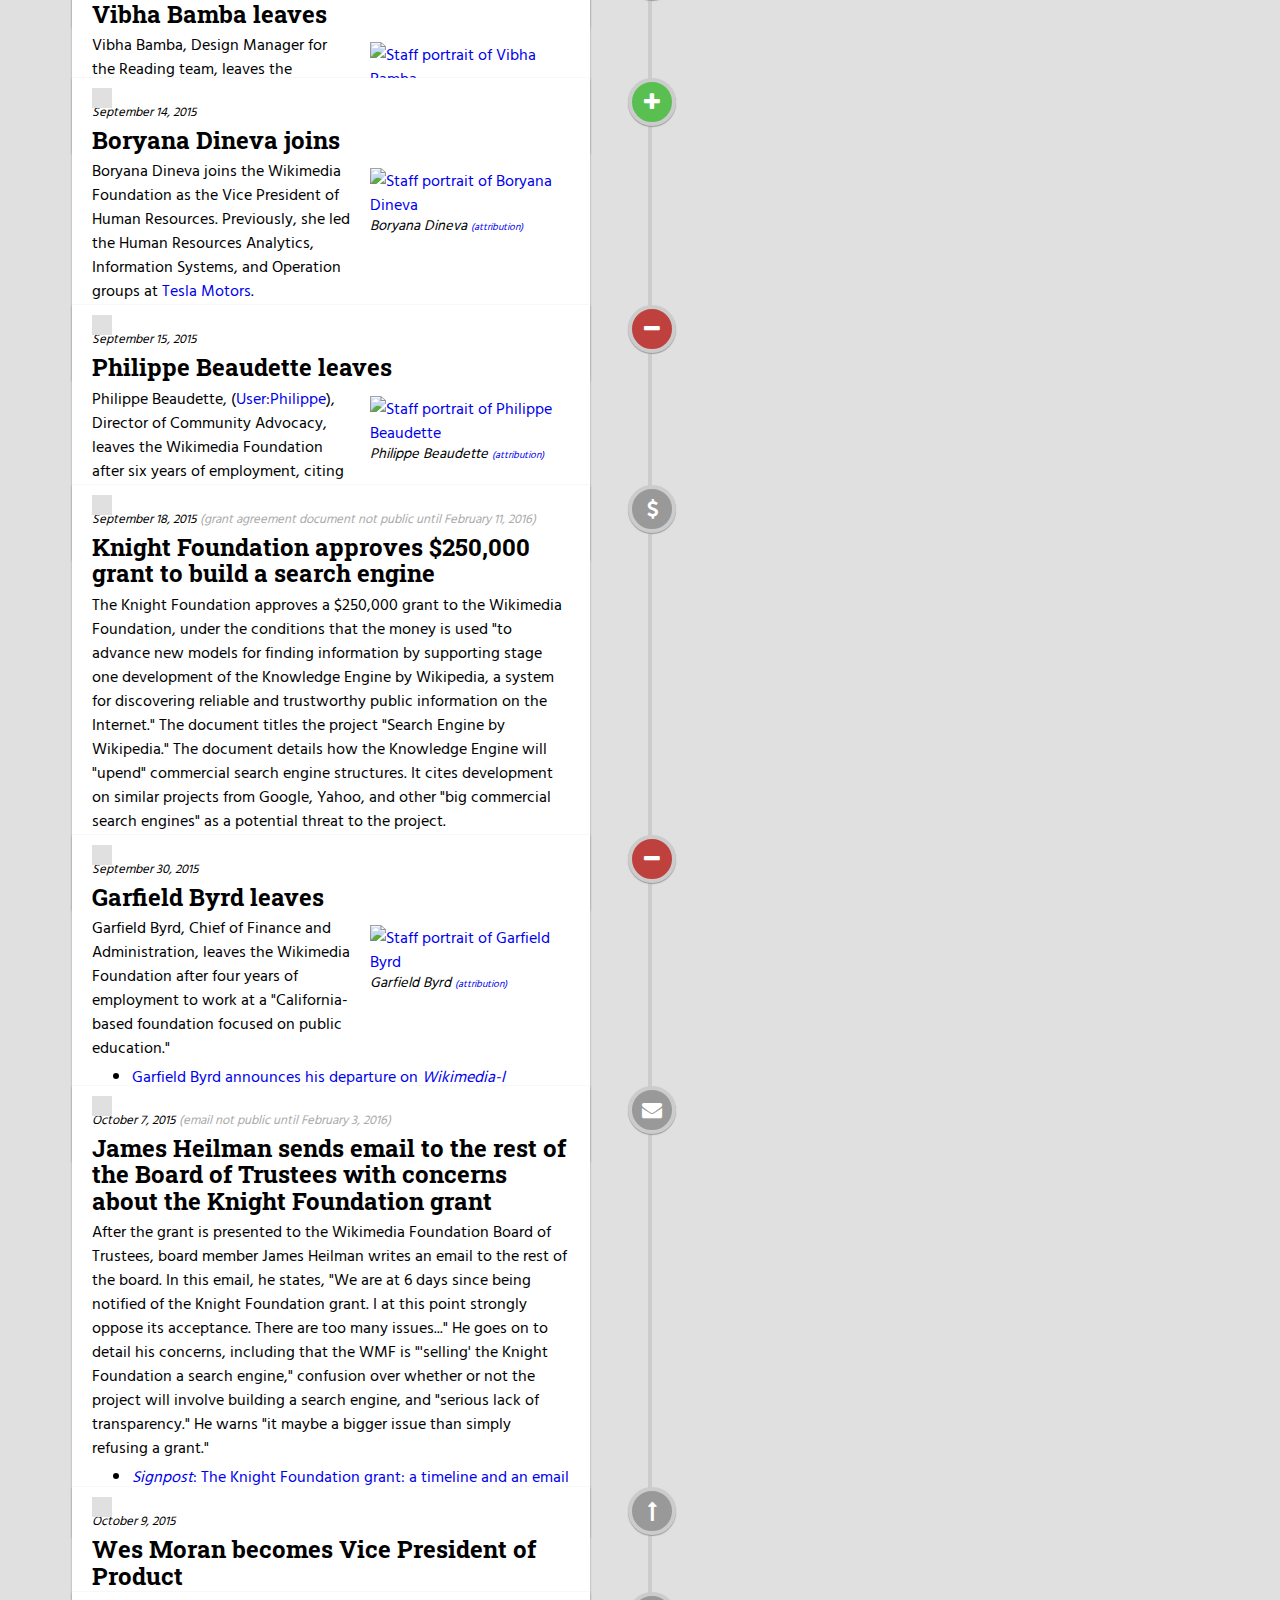
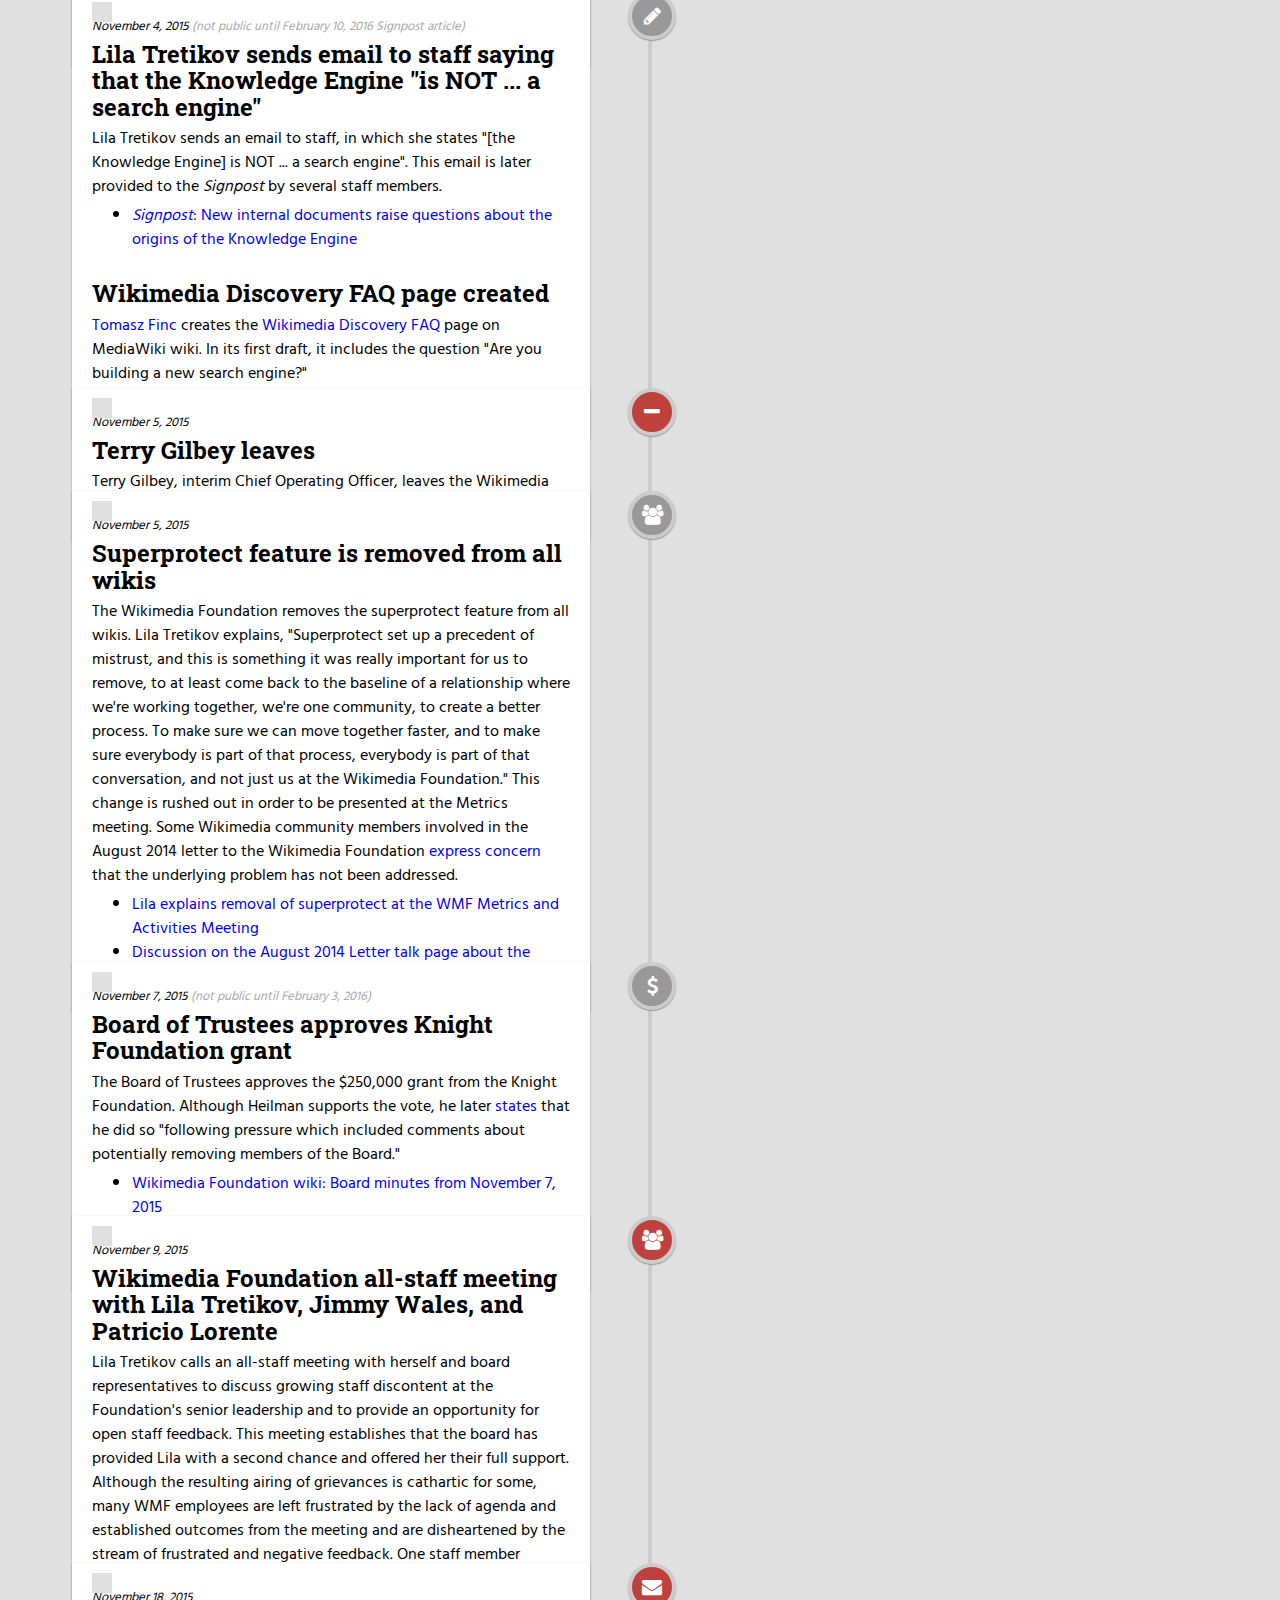
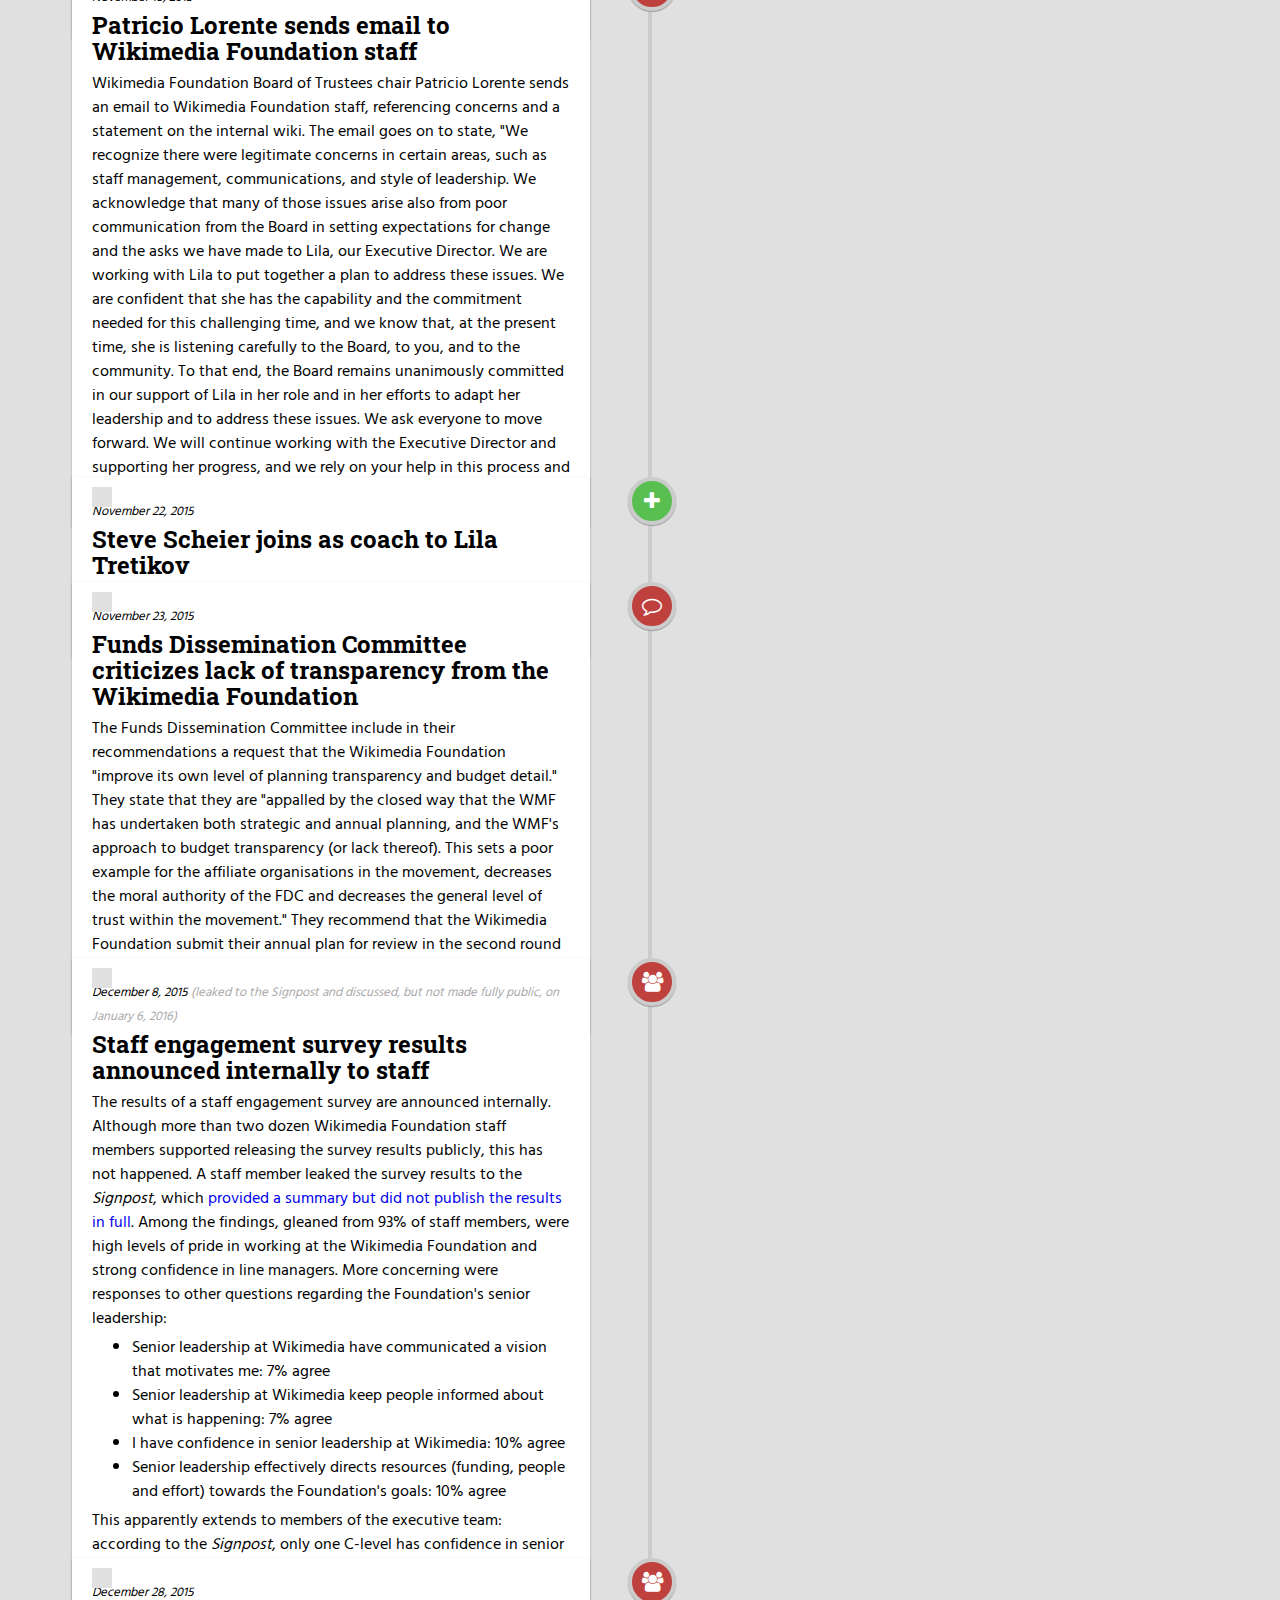
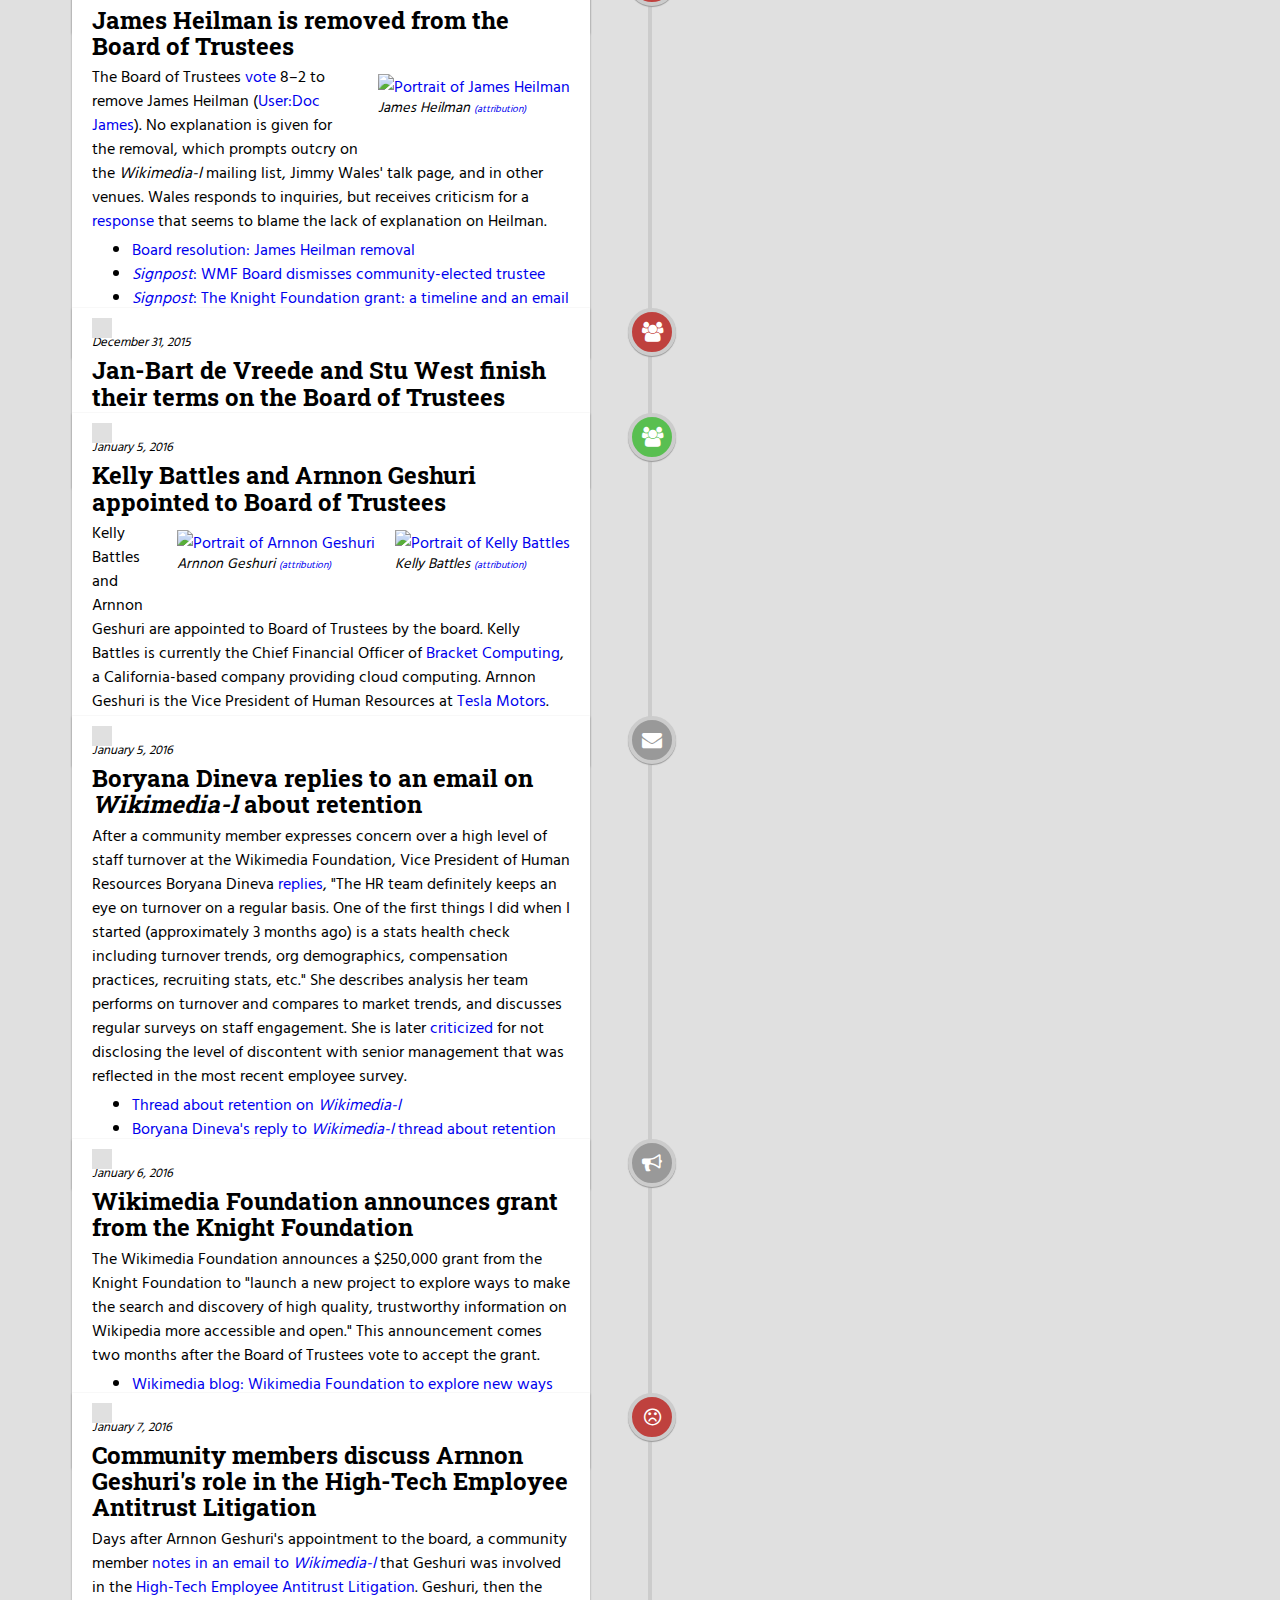
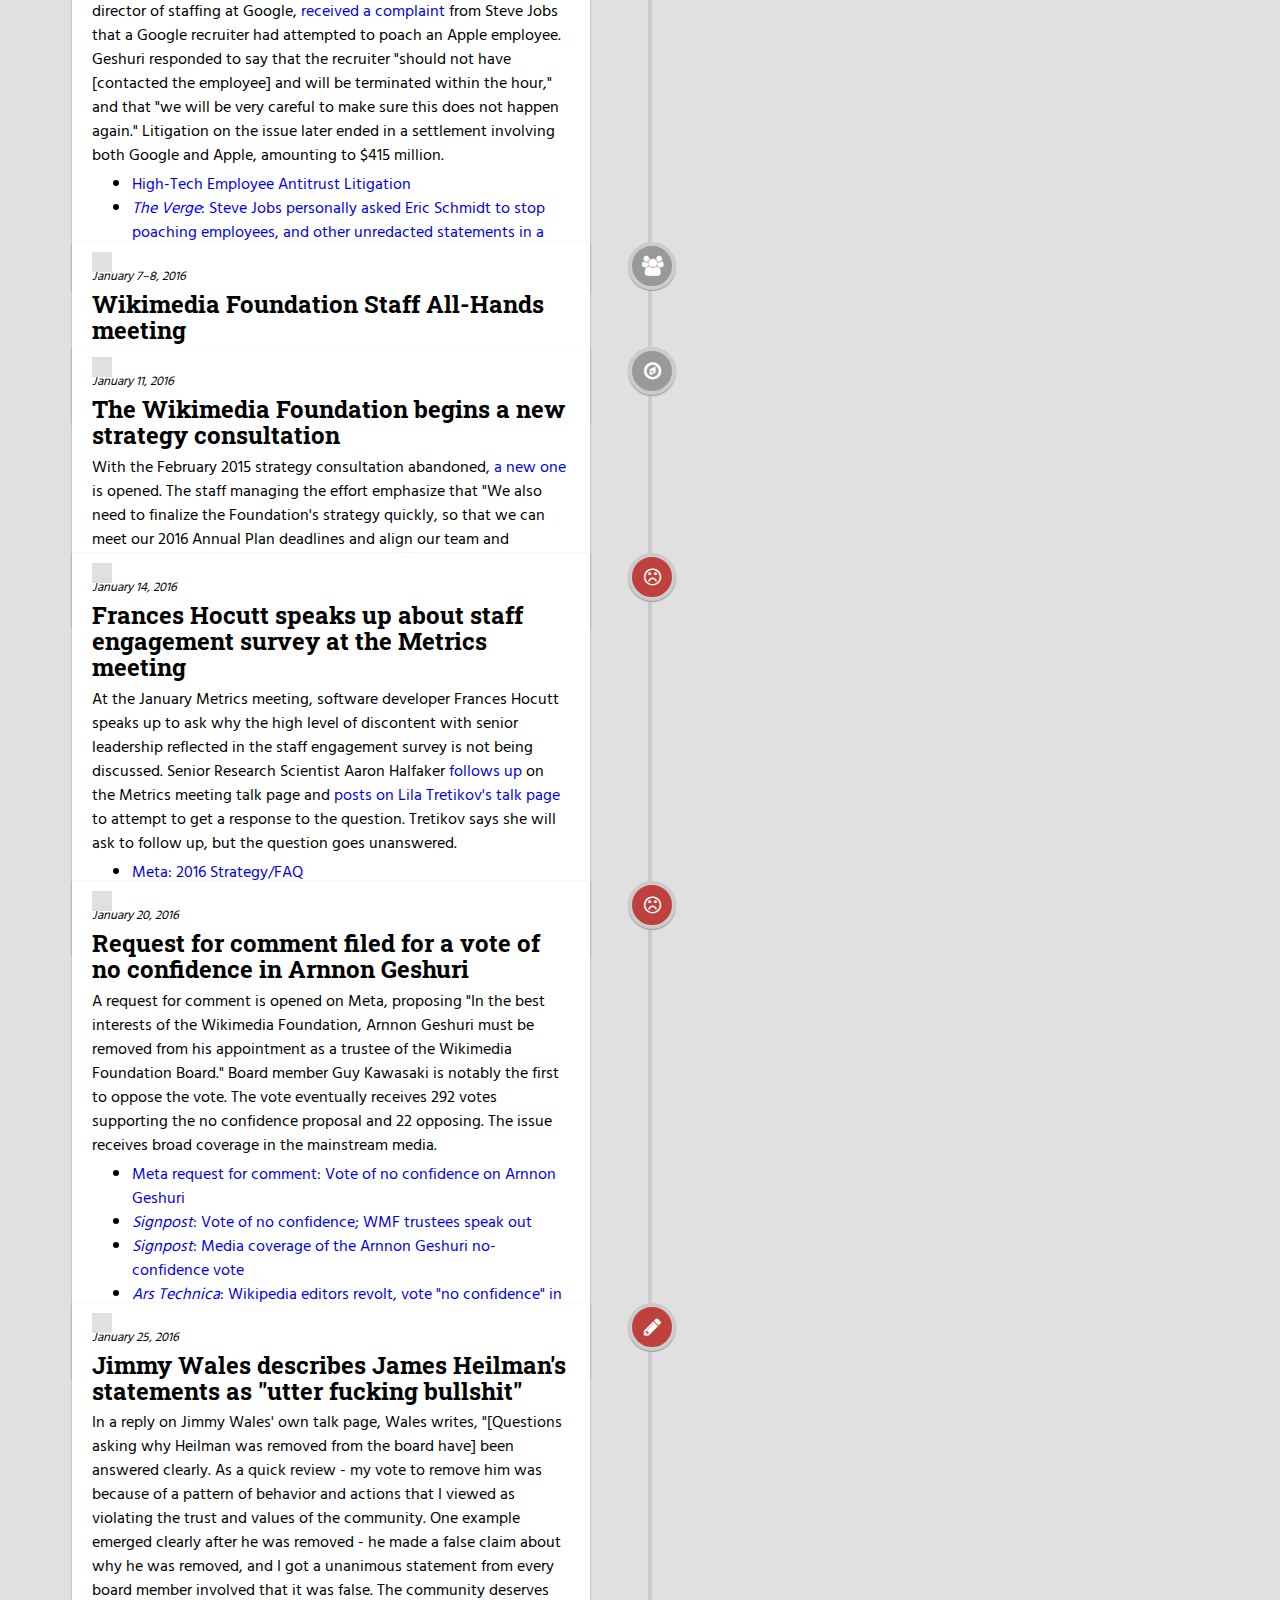
==== commit ec12b549: "Add more to MaxSem's quote" ====
--- a/index.html
+++ b/index.html
@@ -16,7 +16,7 @@
     <header class="page-header">
       <h1>Wikimedia timeline of recent events</h1>
       <p>The Wikimedia Foundation has recently suffered from lack of communication with the editing community, poor transparency, and sudden loss of staff members. Some of these issues center around the recent Wikimedia Discovery efforts, some seem to stem from senior leadership. Unrest and discontent has been visible both within the editing community and the Wikimedia Foundation itself.</p>
-      <p>This timeline has been developed by <a href="https://en.wikipedia.org/wiki/User:GorillaWarfare">Molly White (User:GorillaWarfare)</a>, and compiled and written with immense help from many other people. It was initially published on <time datetime="2016-02-22 12:05">22 February 2016 at 12:05UTC</time>, and will be updated as more events unfold or come to light. It was most recently updated at <time datetime="2016-02-23 03:06">03:06 on 23 February</time>. To suggest a change, <a href="mailto:gorillawarfarewikipedia@gmail.com">email me</a> or <a href="https://github.com/molly/discovery-timeline">submit a pull request</a> on Github.</p>
+      <p>This timeline has been developed by <a href="https://en.wikipedia.org/wiki/User:GorillaWarfare">Molly White (User:GorillaWarfare)</a>, and compiled and written with immense help from many other people. It was initially published on <time datetime="2016-02-22 12:05">22 February 2016 at 12:05UTC</time>, and will be updated as more events unfold or come to light. It was most recently updated at <time datetime="2016-02-23 23:43">23:43 on 23 February</time>. To suggest a change, <a href="mailto:gorillawarfarewikipedia@gmail.com">email me</a> or <a href="https://github.com/molly/discovery-timeline">submit a pull request</a> on Github.</p>
     </header>
     <section>
       <div class="timeline-filter-wrapper">
@@ -1366,7 +1366,7 @@
           <div class="timeline-description">
             <span class="timestamp"><time datetime="2016-02-17">February 17, 2016</time></span>
             <h2>Max Semenik clarifies whether Knowledge Engine is a search engine</h2>
-            <p>Max Semenik, software developer on the Search and Discovery team, <a href="https://blog.wikimedia.org/2016/02/16/wikimedia-search-future/#comment-25102">comments</a> on the Moran&ndash;Tretikov post about 3whether the Knowledge Engine is a search engine, and on how the proposal has changed. He says, "Yes, there were plans of making an internet search engine. I don’t understand why we’re still trying to avoid giving a direct answer about it.... The whole project didn’t live long and was ditched soon after the Search team was created, after FY15/16 budget was finalized, and it did not have the money allocated for such work.... I don’t think anybody but the certain champion of the project has considered competing with Google with any degree of seriousness.... However, ideas and wording from that search engine plan made their way to numerous discovery team documents and were never fully expelled."</p>
+            <p>Max Semenik, software developer on the Search and Discovery team, <a href="https://blog.wikimedia.org/2016/02/16/wikimedia-search-future/#comment-25102">comments</a> on the Moran&ndash;Tretikov post about whether the Knowledge Engine is a search engine, and on how the proposal has changed. He says, "Yes, there were plans of making an internet search engine. I don’t understand why we’re still trying to avoid giving a direct answer about it.... The whole project didn’t live long and was ditched soon after the Search team was created, after FY15/16 budget was finalized, and it did not have the money allocated for such work.... I don’t think anybody but the certain champion of the project has considered competing with Google with any degree of seriousness. The scrapping was finalized in summer, after said champion and WMF parted ways. However, ideas and wording from that search engine plan made their way to numerous discovery team documents and were never fully expelled."</p>
             <ul>
               <li><a href="https://blog.wikimedia.org/2016/02/16/wikimedia-search-future/#comment-25102">Max Semenik's comment on the Moran&ndash;Tretikov Wikimedia blog post</a></li>
             </ul>
@@ -1455,6 +1455,27 @@
             </ul>
           </div>
         </div>
+        
+        <div class="timeline-entry" data-category="['staff-change', 'unrest']">
+          <div class="timeline-icon red">
+            <i class="fa fa-minus"></i>
+          </div>
+          <div class="timeline-description">
+            <span class="timestamp"><time datetime="2016-02-23">February 23, 2016</time></span>
+            <h2>Oliver Keyes leaves</h2>
+            <div class="captioned-image image-right landscape">
+              <a href="https://commons.wikimedia.org/wiki/File:Keyes,_Oliver_January_2016.jpg">
+                <img src="https://upload.wikimedia.org/wikipedia/commons/e/e5/Keyes%2C_Oliver_January_2016.jpg" alt="Staff portrait of Oliver Keyes" />
+              </a>
+              <span class="caption">Oliver Keyes <span class="attribution-link"><a href="./attribution.html">(attribution)</a></span></span>
+            </div>
+            <p>Oliver Keyes (<a href="https://en.wikipedia.org/wiki/User:Ironholds">User:Ironholds</a>), Researcher, leaves the Wikimedia Foundation after five years of employment. In his departure email, he writes that this comes after "12 months of continual stress, losses and workplace fear" and that he has "no confidence" in the ability of the Board of Trustees to effectively solve the current crisis.</p>
+            <ul>
+              <li><a href="https://lists.wikimedia.org/pipermail/wikimedia-l/2016-February/082313.html">Email from Oliver Keyes to <i>Wikimedia-l</i>: One Last Ride</a></li>
+            </ul>
+          </div>
+        </div>
+
       </article>
 
       <footer class="page-footer">
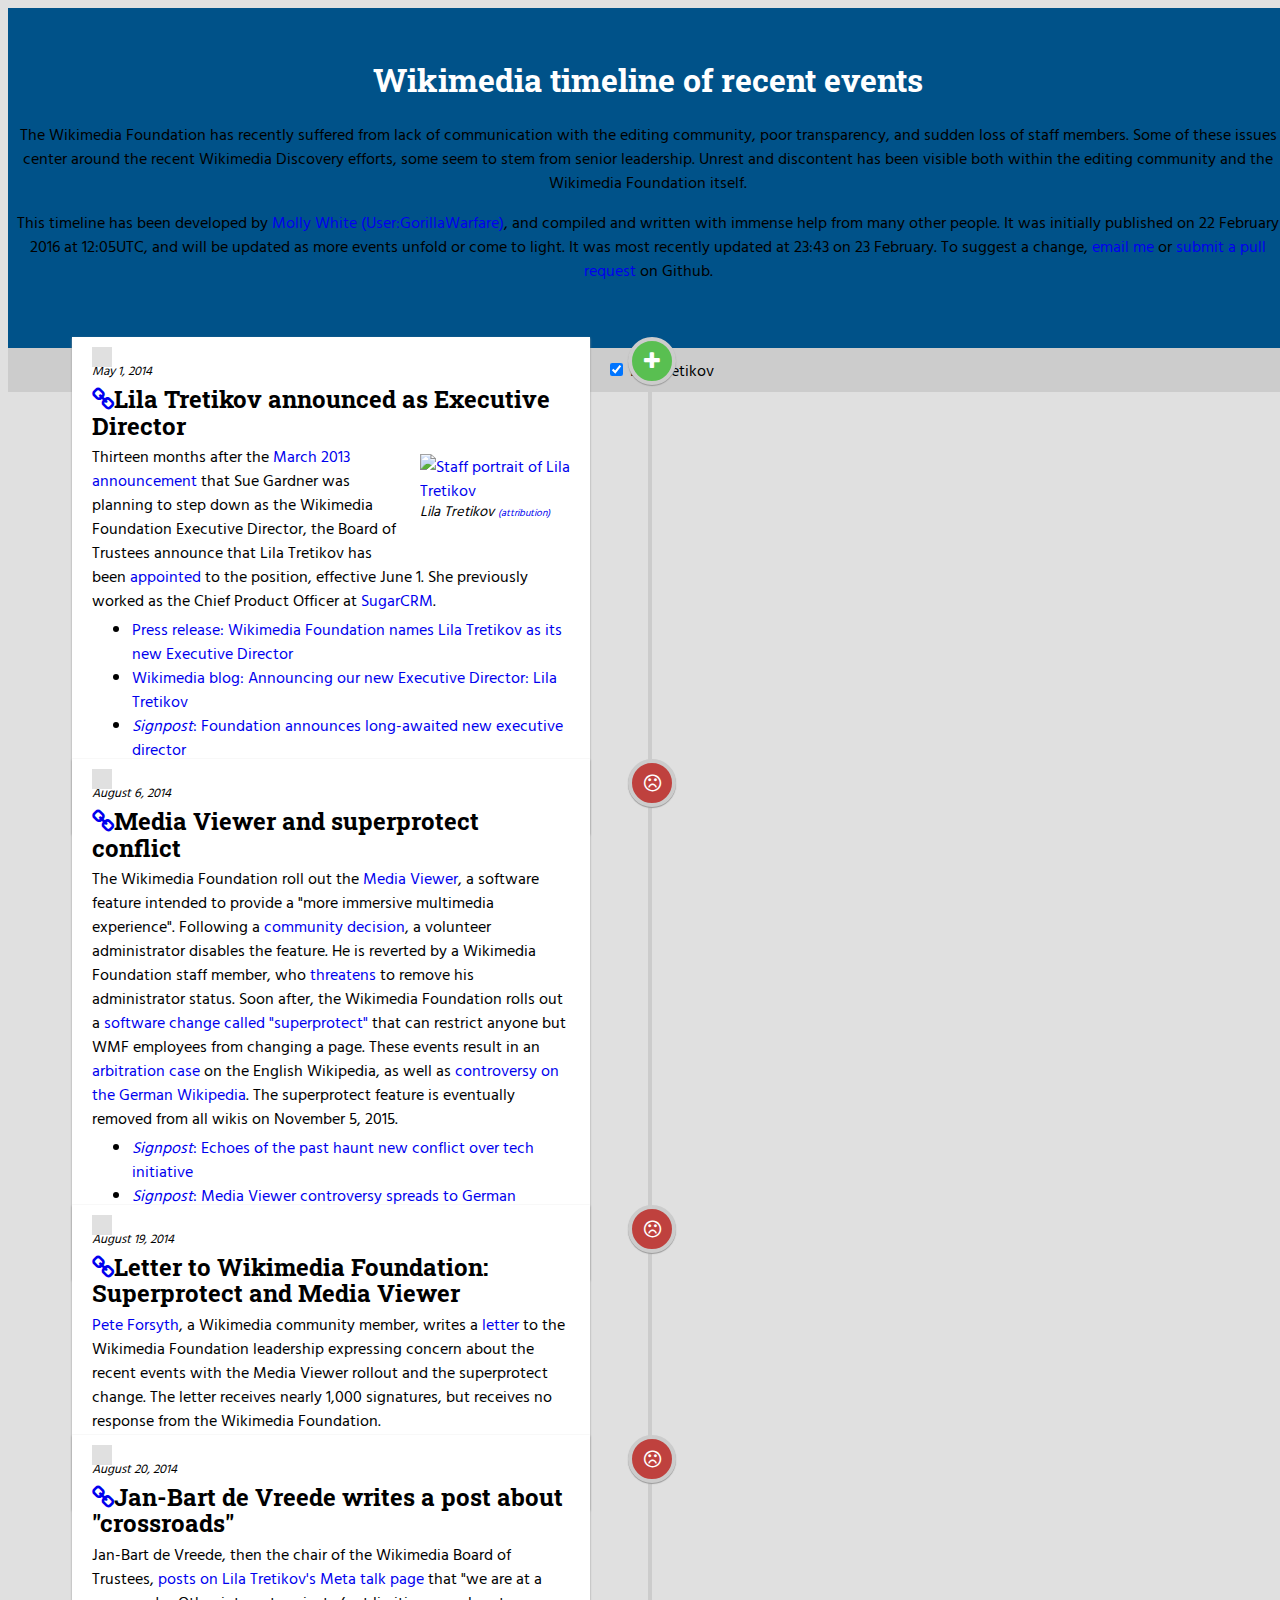
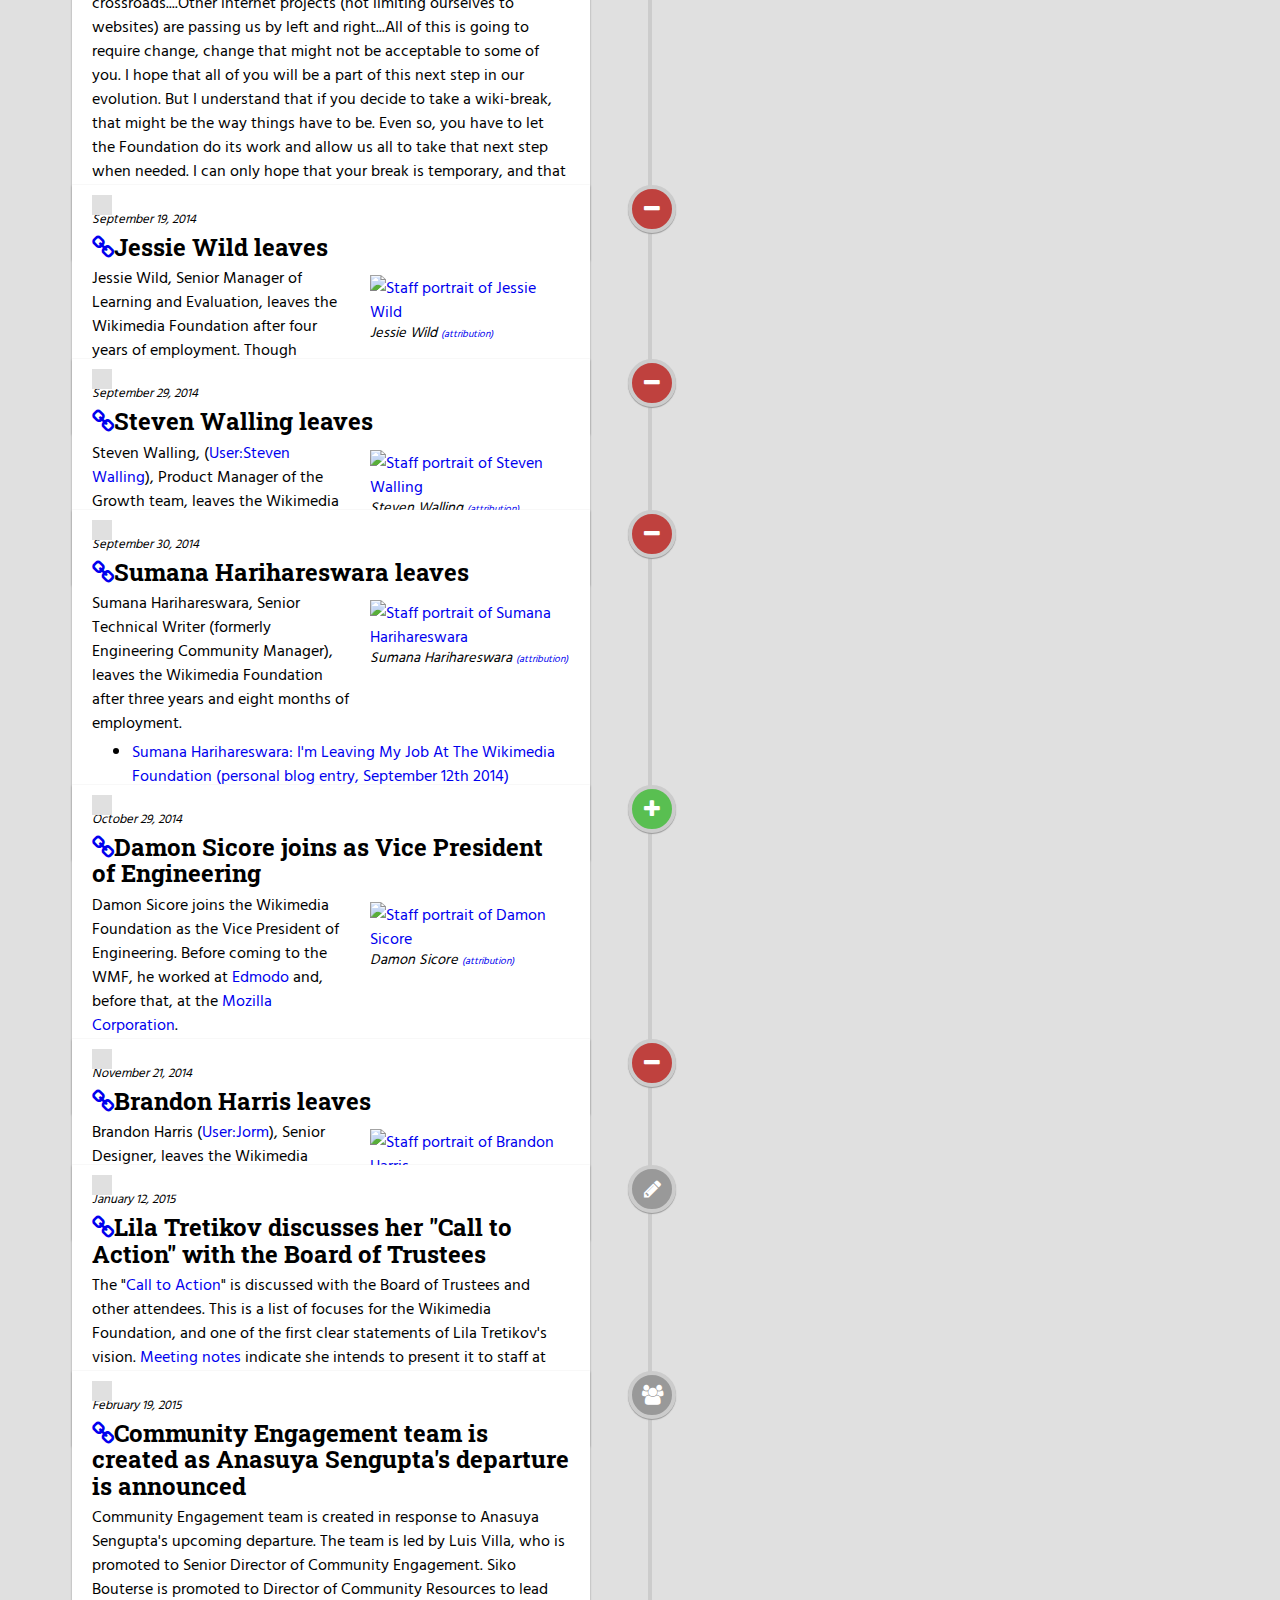
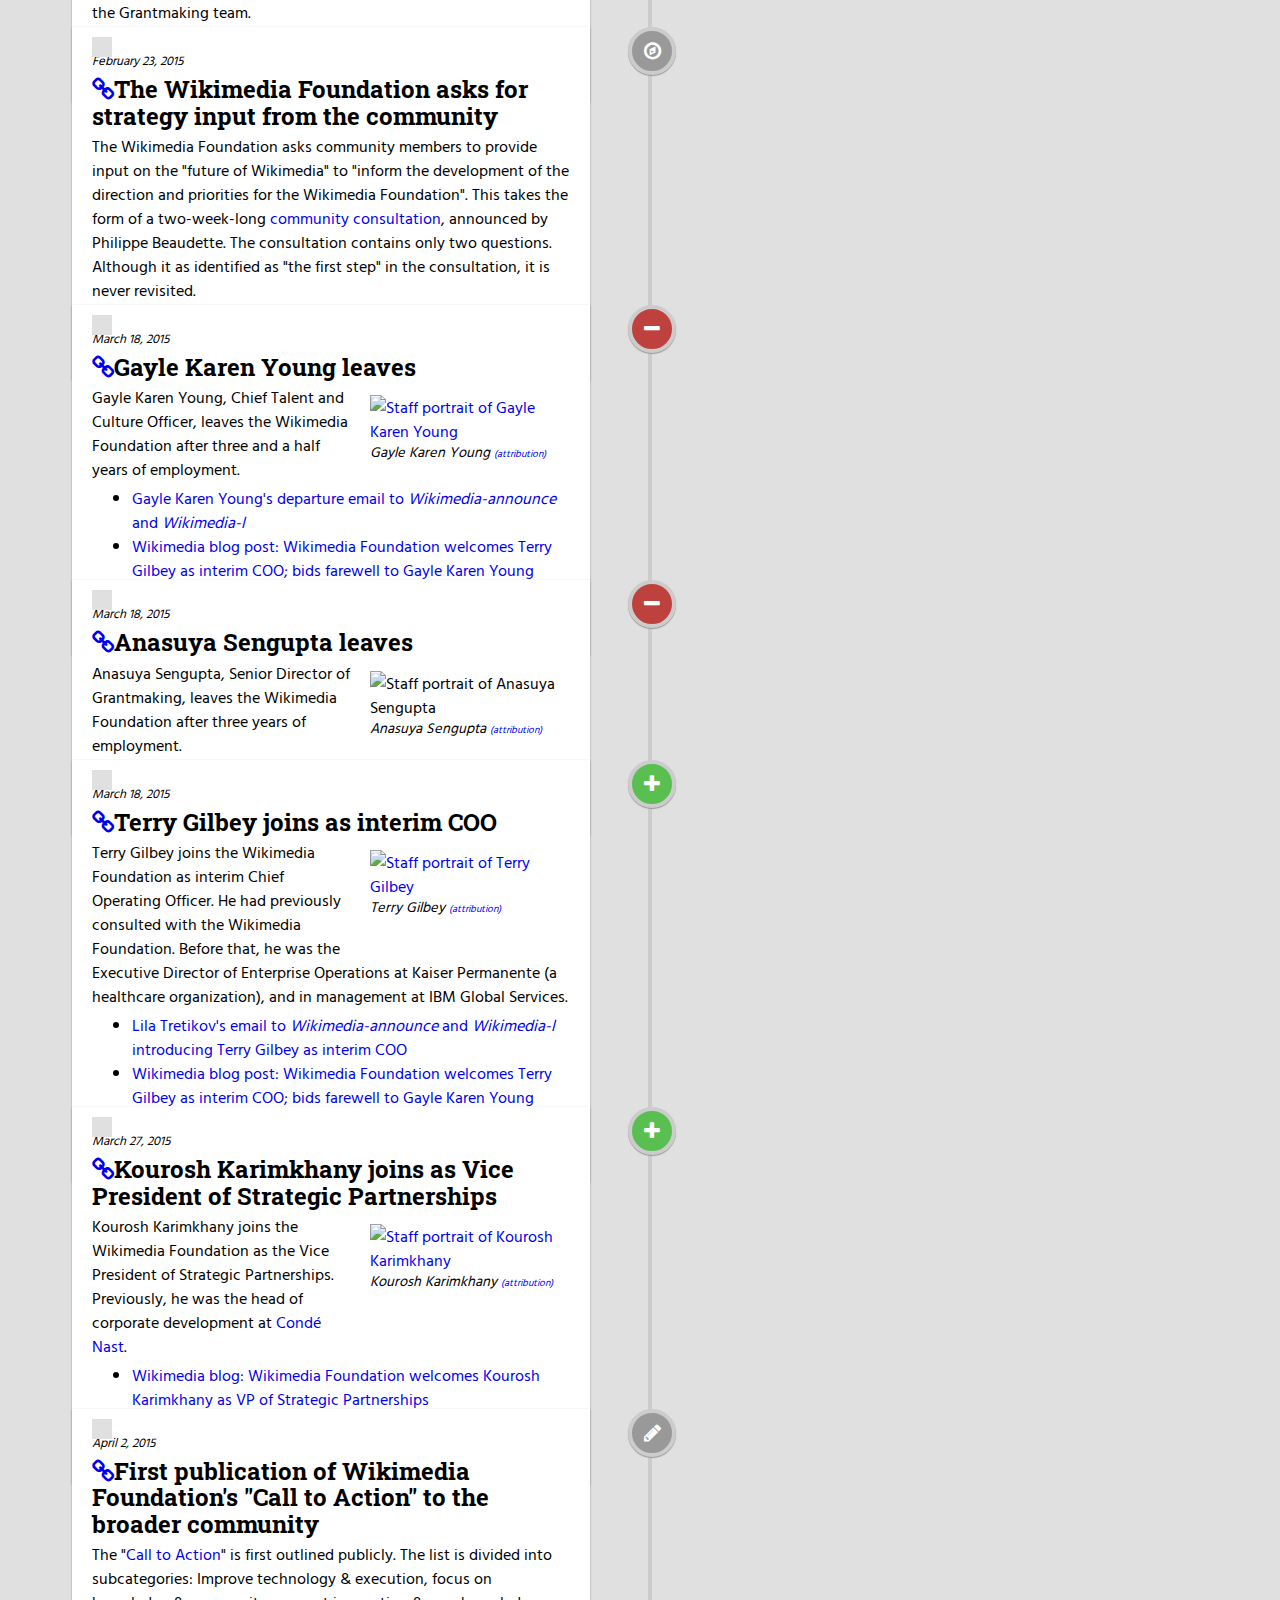
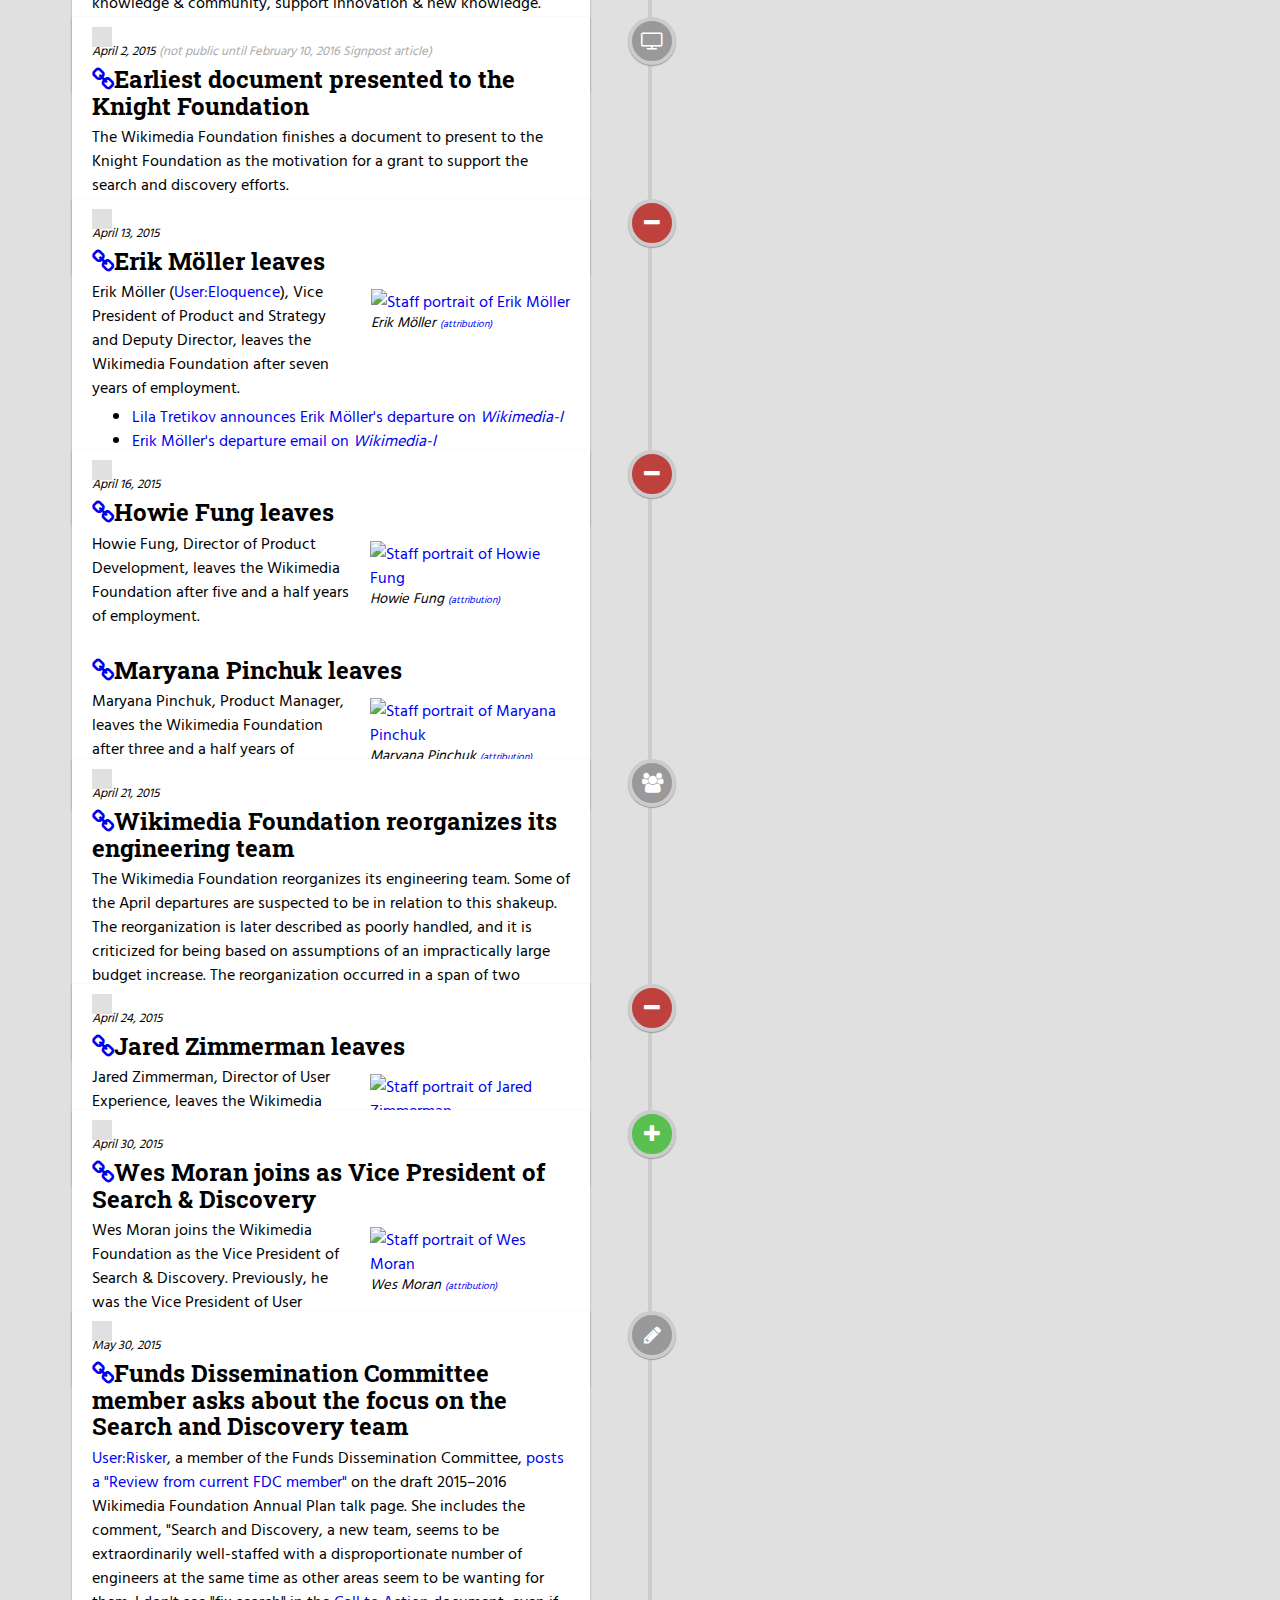
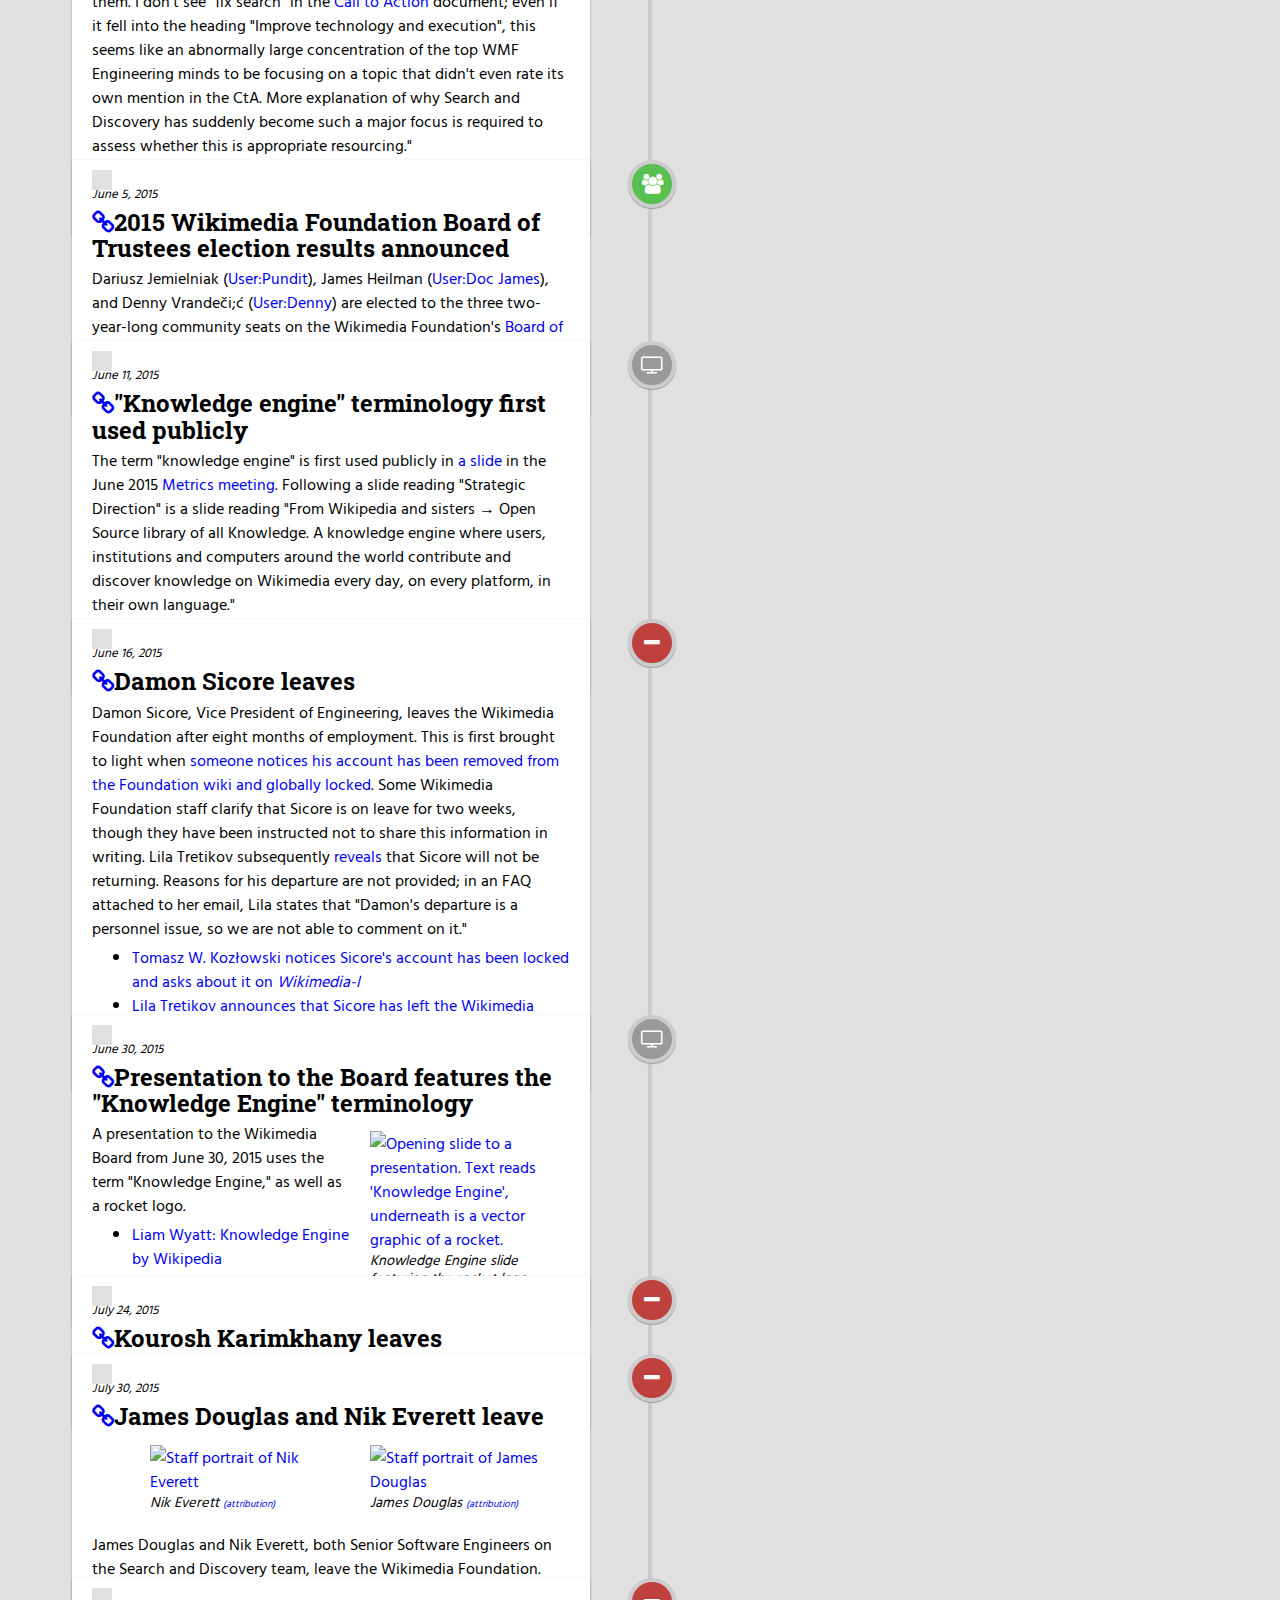
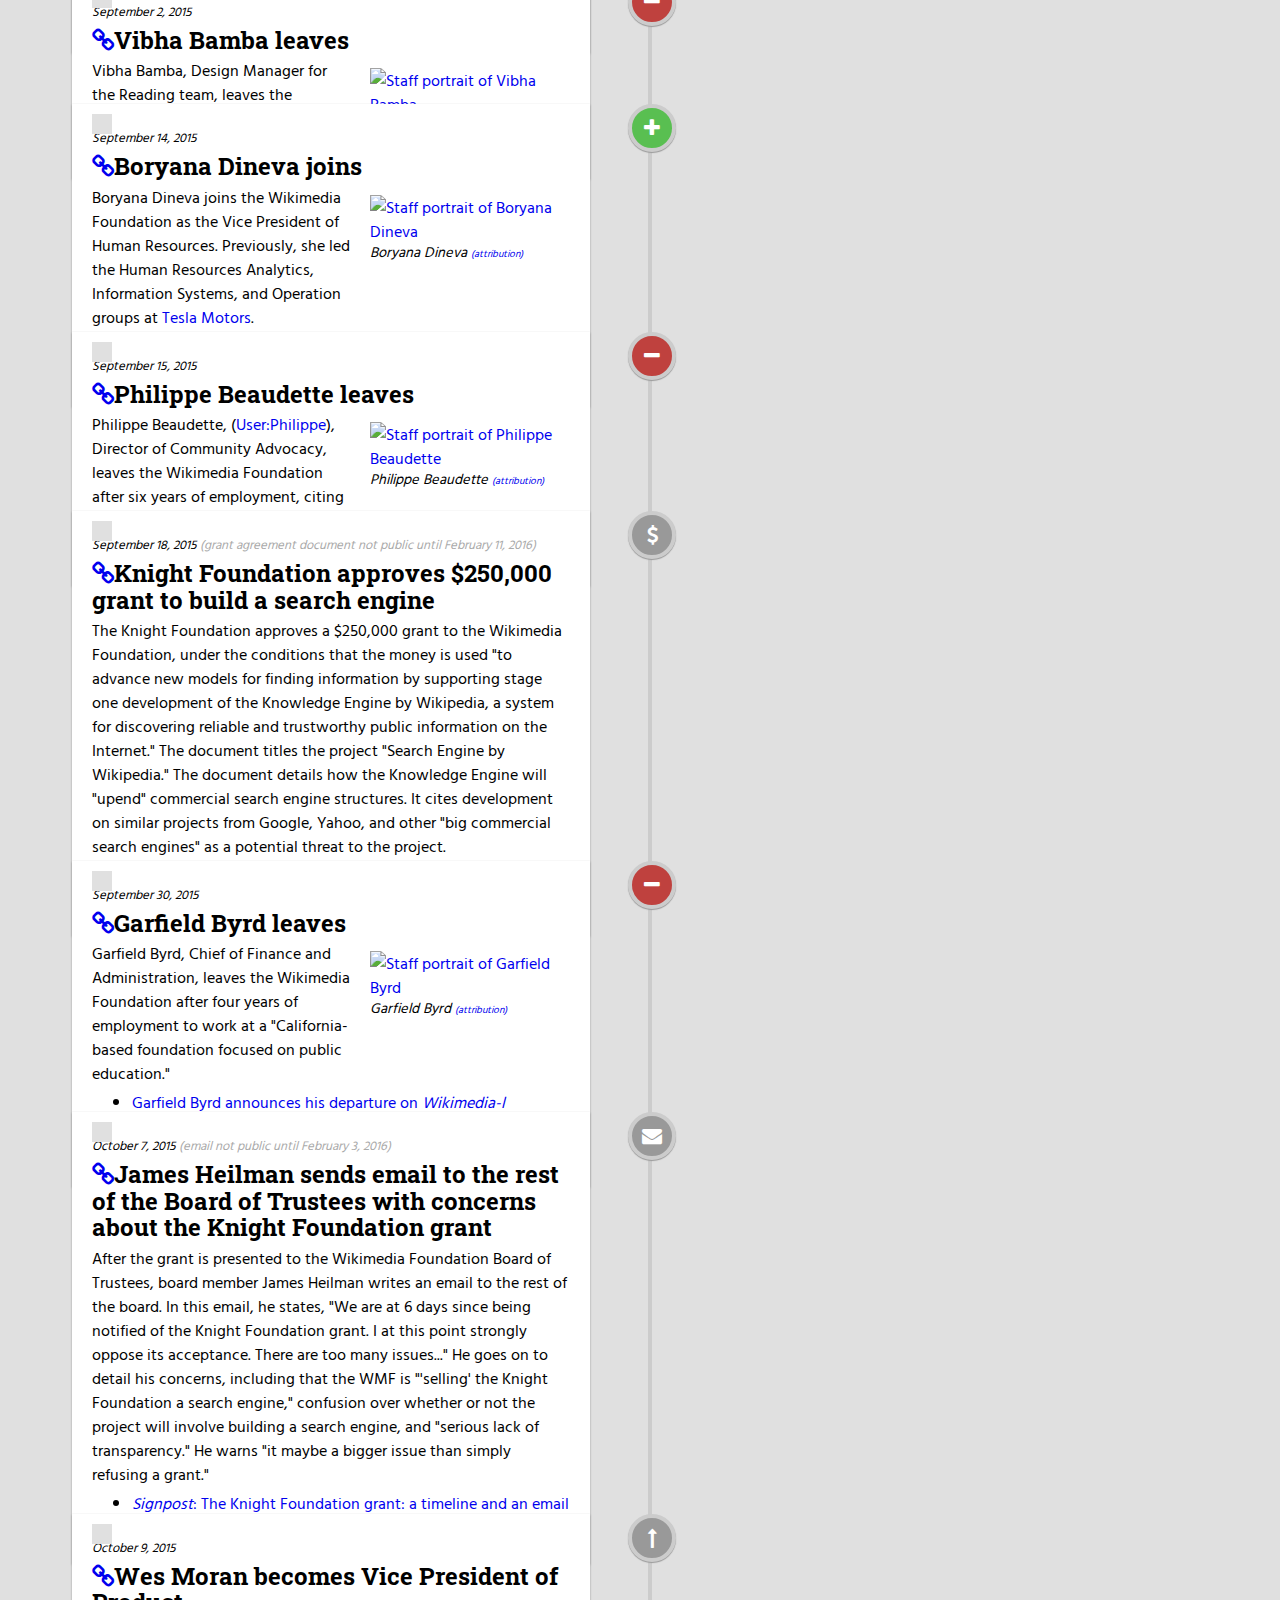
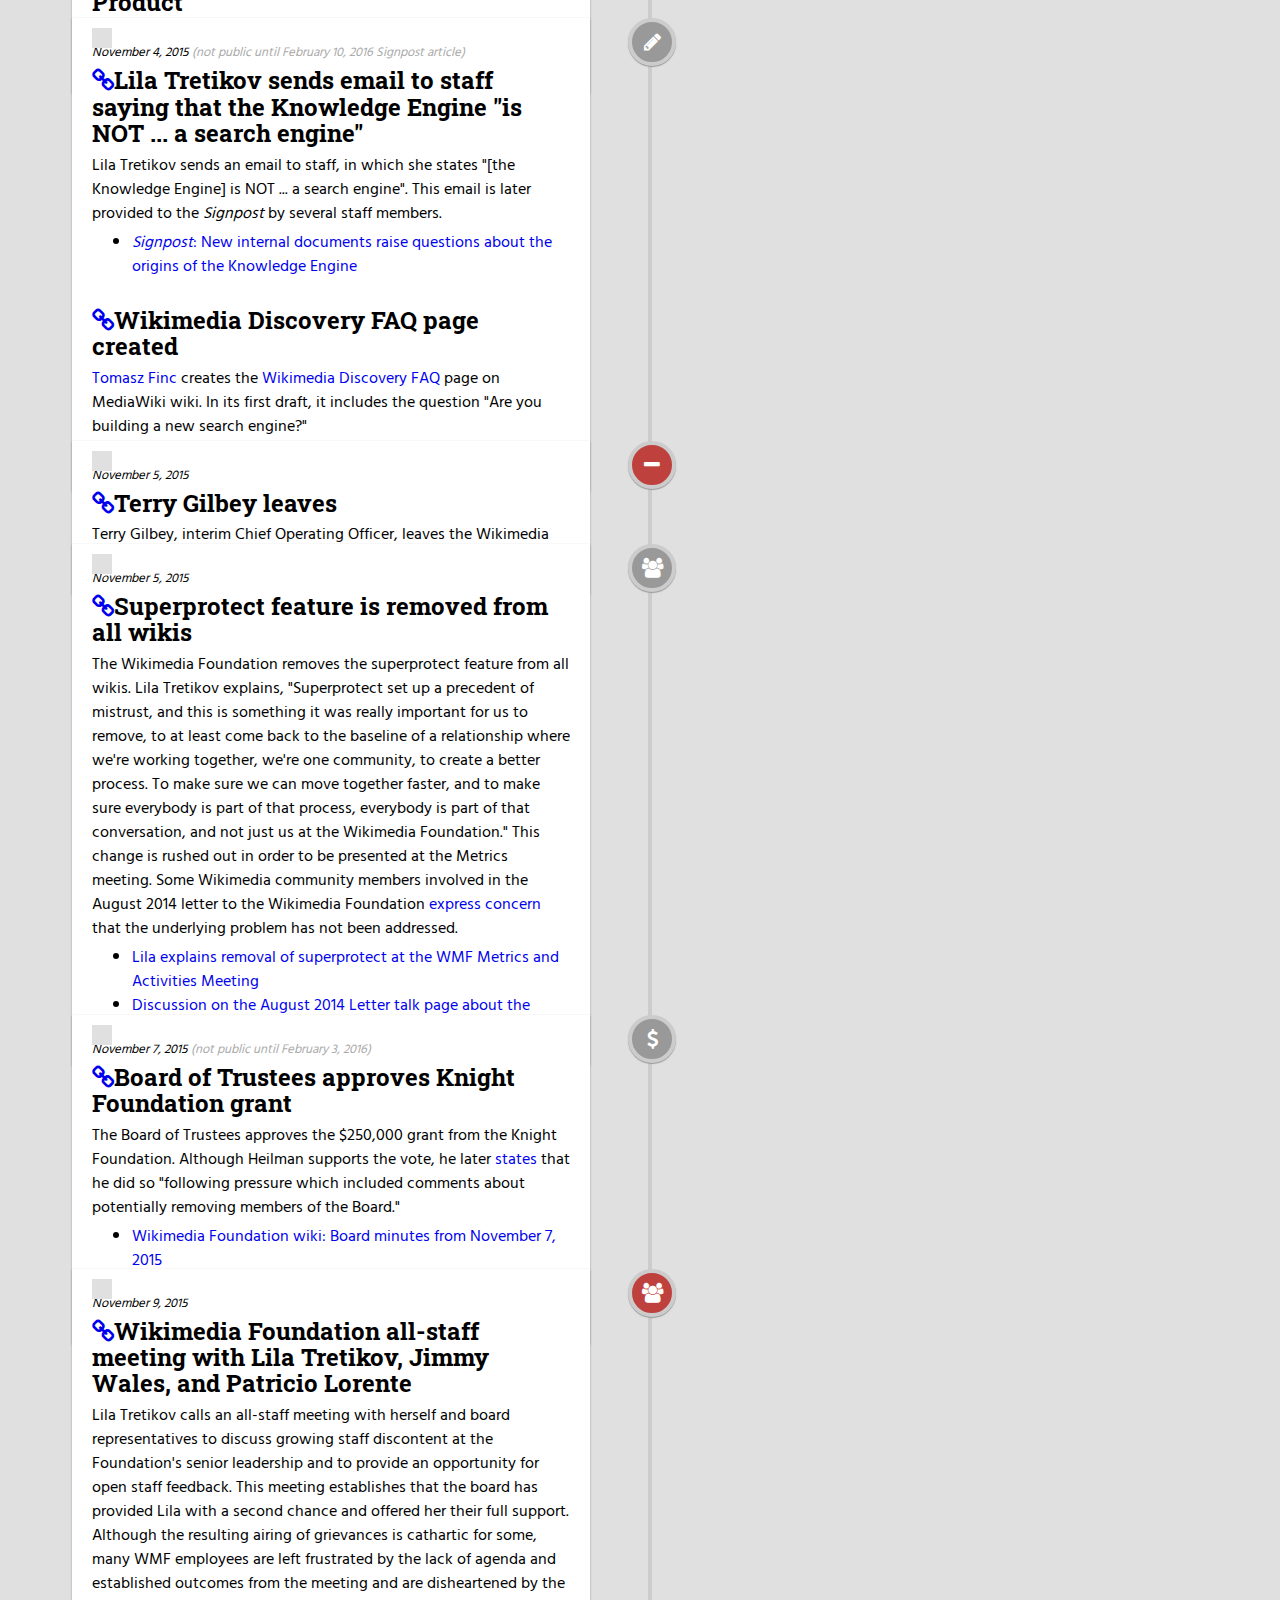
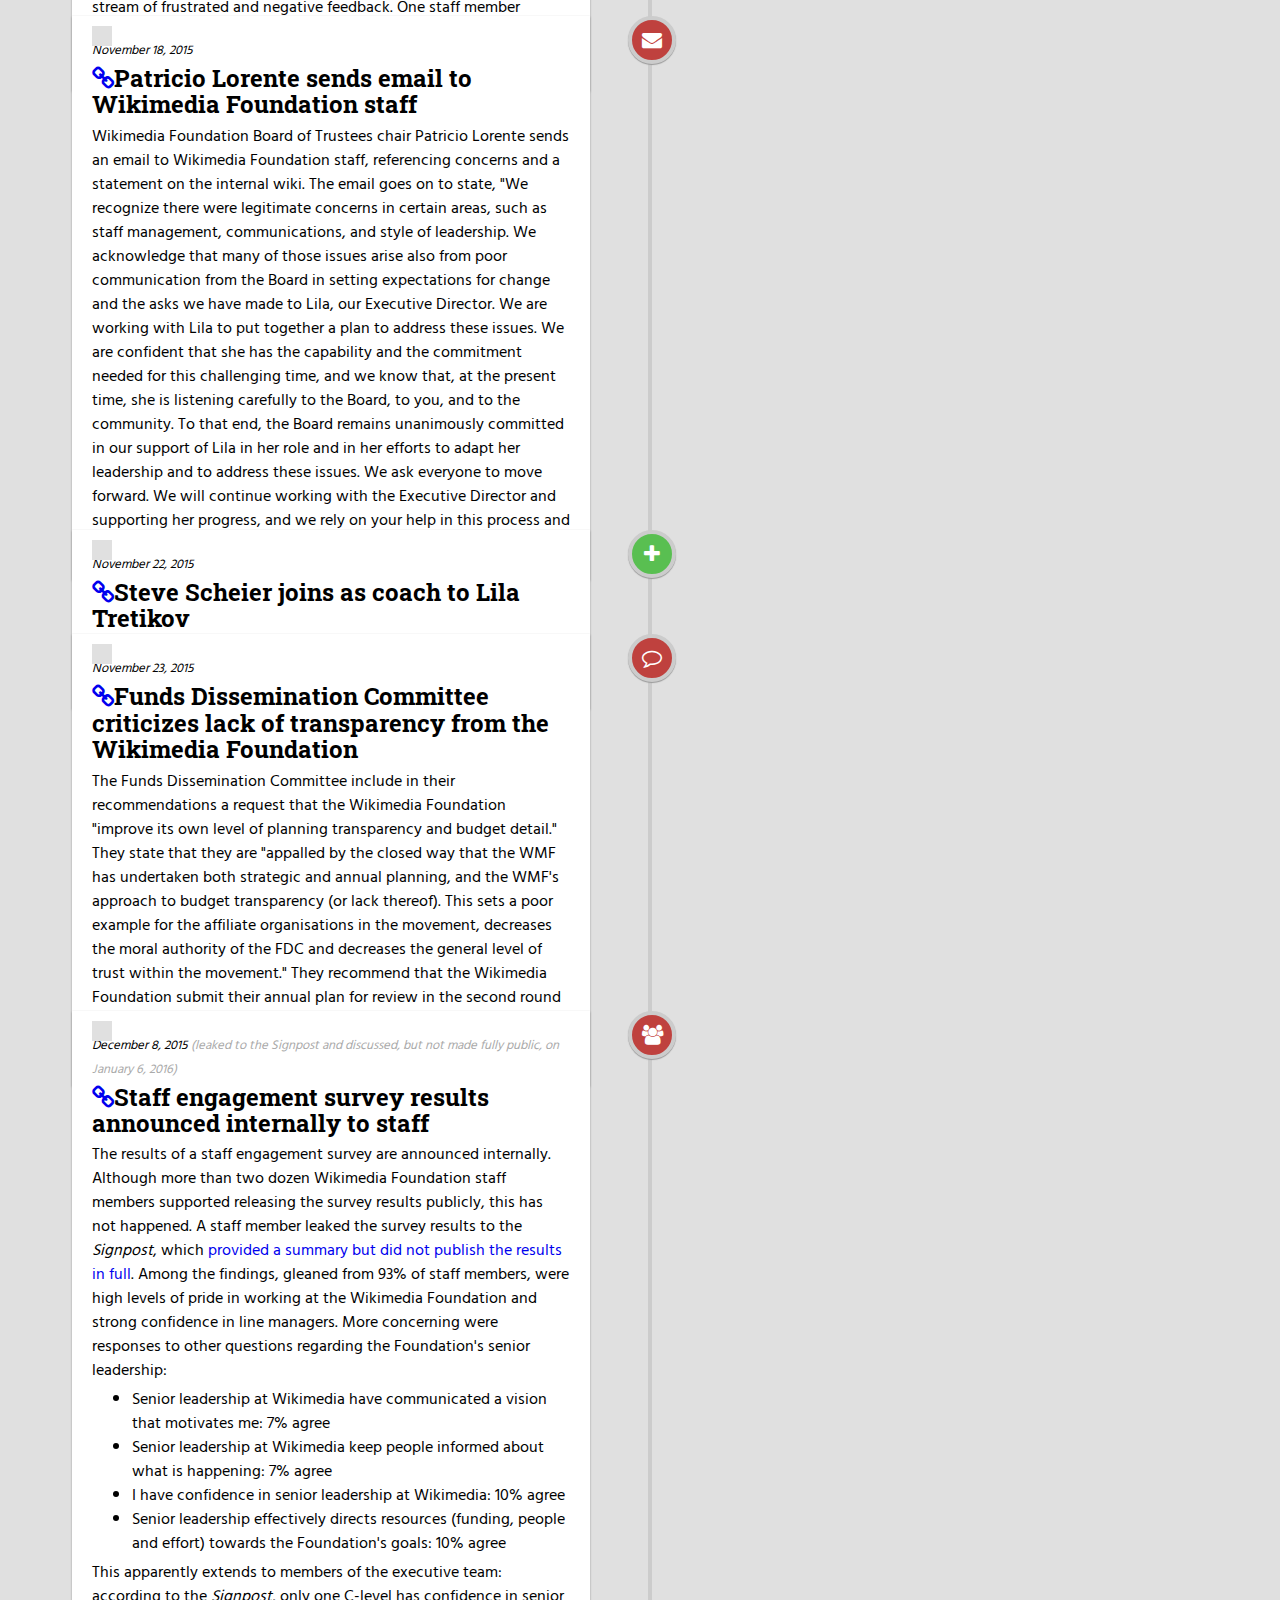
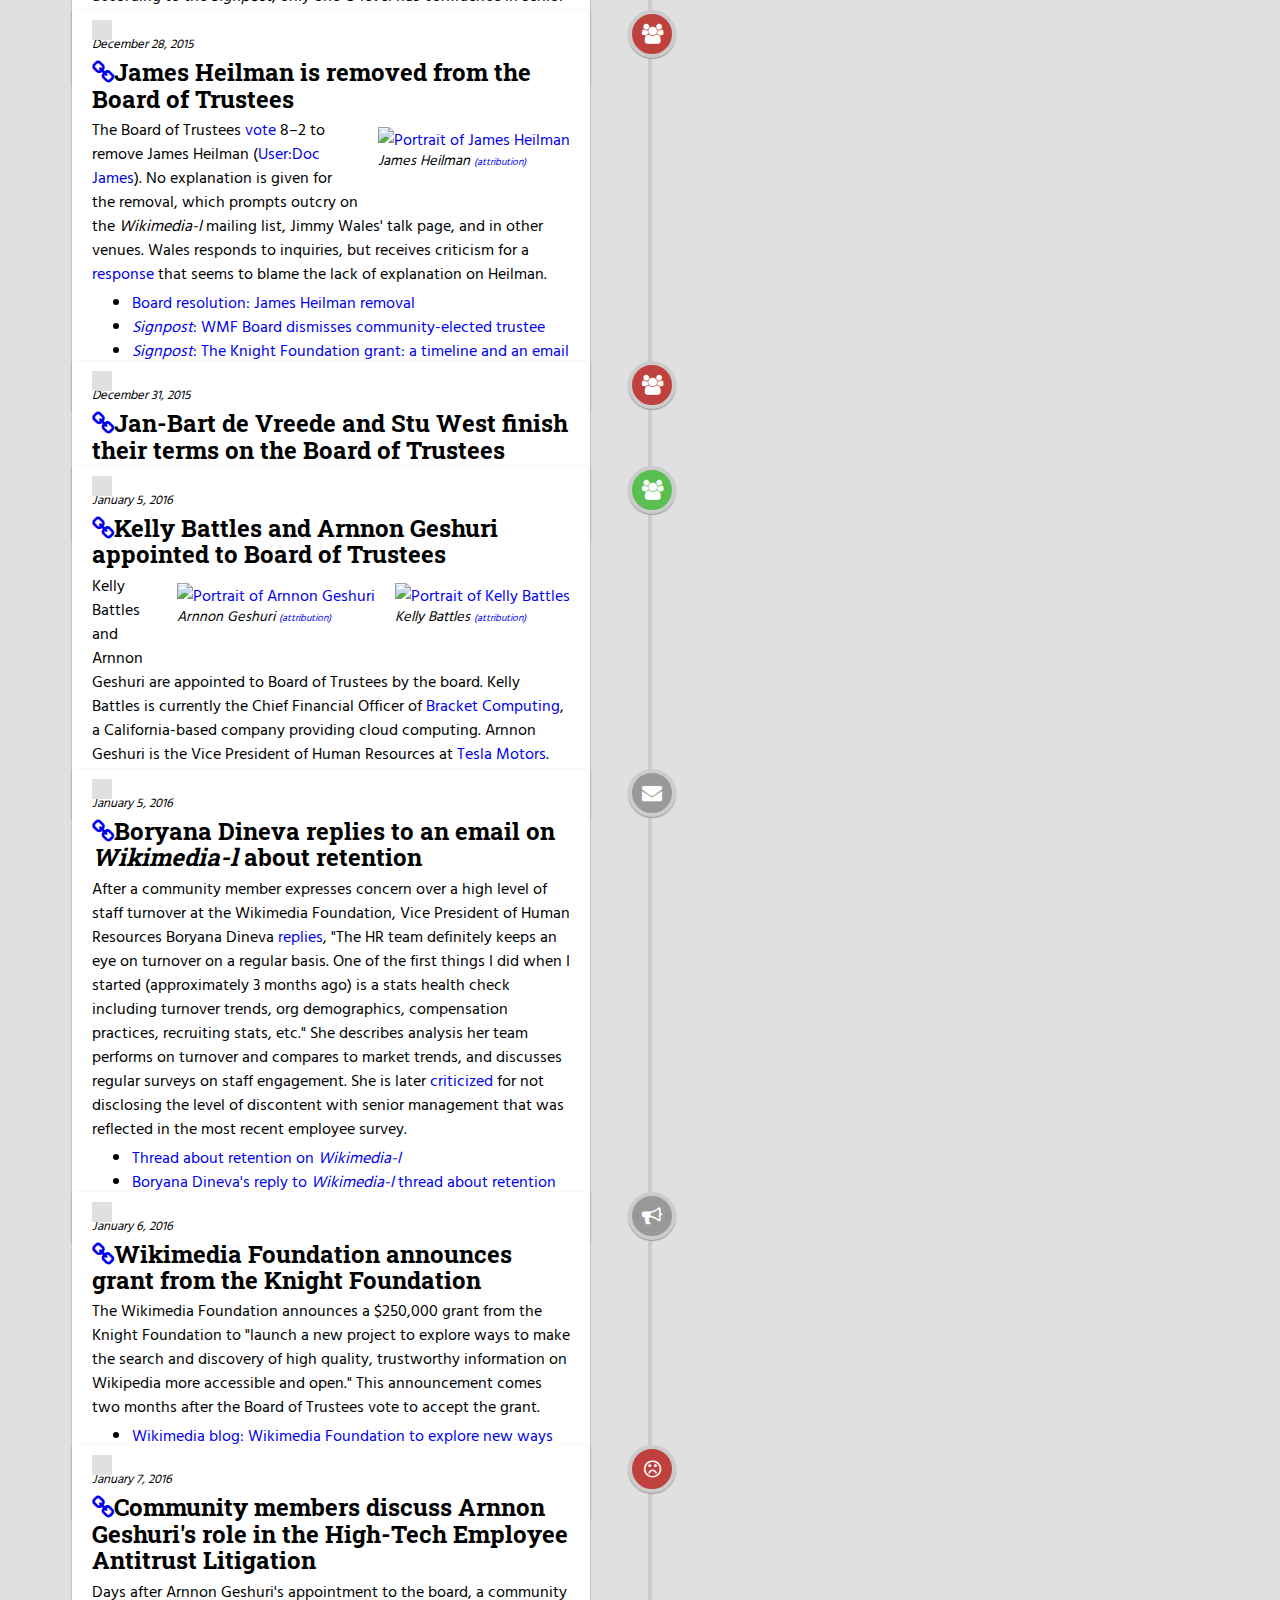
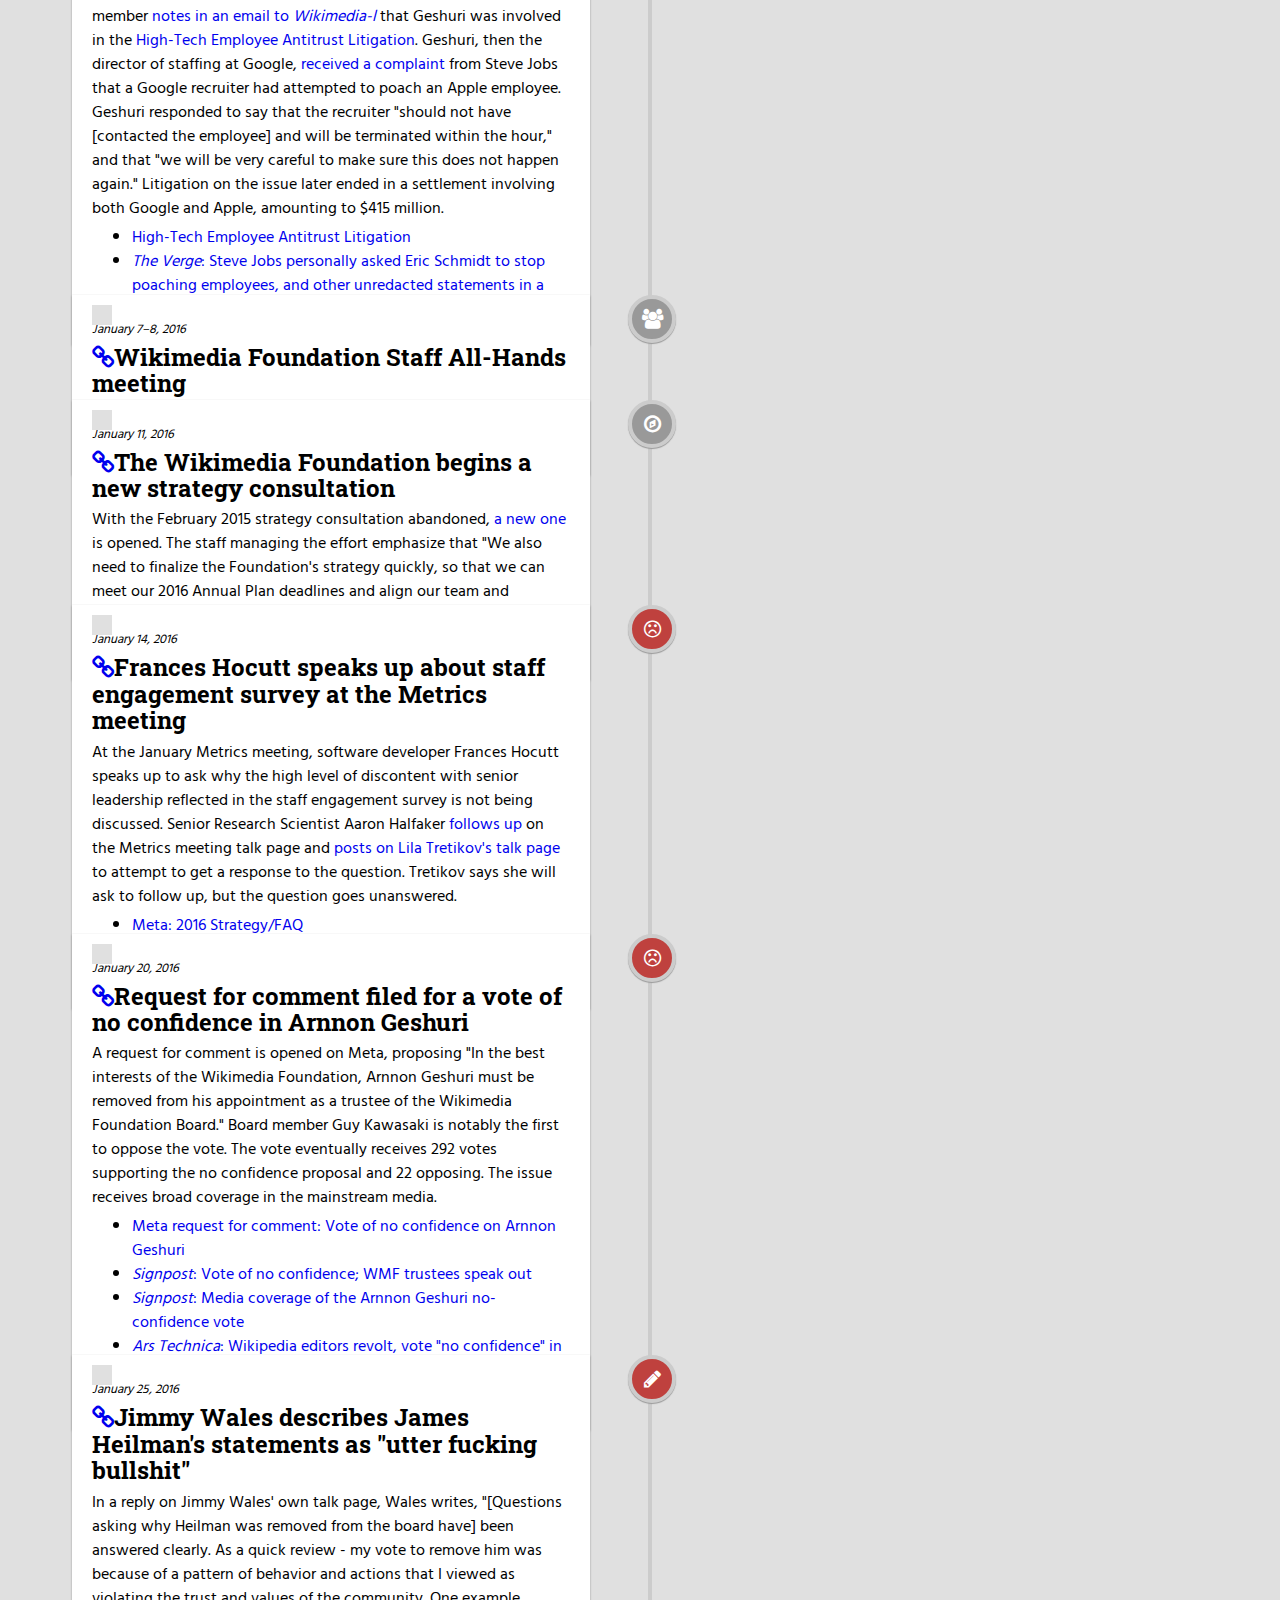
==== commit 0432232a: "Unique descriptive anchors" ====
--- a/index.html
+++ b/index.html
@@ -47,7 +47,7 @@
           </div>
           <div class="timeline-description">
             <span class="timestamp"><time datetime="2014-05-01">May 1, 2014</time></span>
-            <h2>Lila Tretikov announced as Executive Director</h2>
+            <h2><a id="tretikov-joins" href="#tretikov-joins"><i class="fa fa-link"></i></a>Lila Tretikov announced as Executive Director</h2>
             <div class="captioned-image image-right">
               <a href="https://commons.wikimedia.org/wiki/File:Lila_Tretikov_April_2014_(5)_crop.jpg">
                 <img src="https://upload.wikimedia.org/wikipedia/commons/thumb/0/0a/Lila_Tretikov_April_2014_%285%29_crop.jpg/196px-Lila_Tretikov_April_2014_%285%29_crop.jpg" alt="Staff portrait of Lila Tretikov" />
@@ -70,7 +70,7 @@
           </div>
           <div class="timeline-description">
             <span class="timestamp"><time datetime="2014-08-06">August 6, 2014</time></span>
-            <h2>Media Viewer and superprotect conflict</h2>
+            <h2><a id="superprotect-conflict" href="#superprotect-conflict"><i class="fa fa-link"></i></a>Media Viewer and superprotect conflict</h2>
             <p>The Wikimedia Foundation roll out the <a href="https://en.wikipedia.org/wiki/Wikipedia:Media_Viewer">Media Viewer</a>, a software feature intended to provide a "more immersive multimedia experience". Following a <a href="https://en.wikipedia.org/w/index.php?title=Wikipedia:Media_Viewer/June_2014_RfC&oldid=616205396">community decision</a>, a volunteer administrator disables the feature. He is reverted by a Wikimedia Foundation staff member, who <a href="https://lists.wikimedia.org/pipermail/wikimedia-l/2014-August/073767.html">threatens</a> to remove his administrator status. Soon after, the Wikimedia Foundation rolls out a <a href="https://en.wikipedia.org/wiki/Wikipedia:Protection_policy#Superprotect">software change called "superprotect"</a> that can restrict anyone but WMF employees from changing a page. These events result in an <a href="https://en.wikipedia.org/wiki/Wikipedia:Arbitration/Requests/Case/Media_Viewer_RfC">arbitration case</a> on the English Wikipedia, as well as <a href="https://en.wikipedia.org/wiki/Wikipedia:Wikipedia_Signpost/2014-08-13/News_and_notes">controversy on the German Wikipedia</a>. The superprotect feature is eventually removed from all wikis on November 5, 2015.</p>
             <ul>
               <li><a href="https://en.wikipedia.org/wiki/Wikipedia:Wikipedia_Signpost/2014-07-09/News_and_notes"><i>Signpost</i>: Echoes of the past haunt new conflict over tech initiative</a></li>
@@ -86,7 +86,7 @@
           </div>
           <div class="timeline-description">
             <span class="timestamp"><time datetime="2014-08-19">August 19, 2014</time></span>
-            <h2>Letter to Wikimedia Foundation: Superprotect and Media Viewer</h2>
+            <h2><a id="superprotect-letter" href="#superprotect-letter"><i class="fa fa-link"></i></a>Letter to Wikimedia Foundation: Superprotect and Media Viewer</h2>
             <p><a href="https://en.wikipedia.org/wiki/User:Peteforsyth">Pete Forsyth</a>, a Wikimedia community member, writes a <a href="https://meta.wikimedia.org/wiki/Letter_to_Wikimedia_Foundation:_Superprotect_and_Media_Viewer">letter</a> to the Wikimedia Foundation leadership expressing concern about the recent events with the Media Viewer rollout and the superprotect change. The letter receives nearly 1,000 signatures, but receives no response from the Wikimedia Foundation.</p>
             <ul>
               <li><a href="https://meta.wikimedia.org/wiki/Letter_to_Wikimedia_Foundation:_Superprotect_and_Media_Viewer">Meta: Letter to Wikimedia Foundation: Superprotect and Media Viewer</a></li>
@@ -100,7 +100,7 @@
           </div>
           <div class="timeline-description">
             <span class="timestamp"><time datetime="2014-08-20">August 20, 2014</time></span>
-            <h2>Jan-Bart de Vreede writes a post about "crossroads"</h2>
+            <h2><a id="de-vreede-post" href="#de-vreede-post"><i class="fa fa-link"></i></a>Jan-Bart de Vreede writes a post about "crossroads"</h2>
             <p>Jan-Bart de Vreede, then the chair of the Wikimedia Board of Trustees, <a href="https://meta.wikimedia.org/w/index.php?title=User_talk:LilaTretikov_(WMF)&oldid=9585319#Our_Future_and_the_role_of_the_Foundation">posts on Lila Tretikov's Meta talk page</a> that "we are at a crossroads....Other internet projects (not limiting ourselves to websites) are passing us by left and right...All of this is going to require change, change that might not be acceptable to some of you. I hope that all of you will  be a part of this next step in our evolution. But I understand that if you decide to take a wiki-break, that might be the way things have to be. Even so, you have to let the Foundation do its work and allow us all to take that next step when needed. I can only hope that your break is temporary, and that you will return when the time is right."</p>
             <ul>
               <li><a href="https://meta.wikimedia.org/w/index.php?title=User_talk:LilaTretikov_(WMF)&oldid=9585319#Our_Future_and_the_role_of_the_Foundation">Jan-Bart de Vreede's post on Meta:User talk:LilaTretikov (WMF)</a></li>
@@ -114,7 +114,7 @@
           </div>
           <div class="timeline-description">
             <span class="timestamp"><time datetime="2014-09-19">September 19, 2014</time></span>
-            <h2>Jessie Wild leaves</h2>
+            <h2><a id="wild-leaves" href="#wild-leaves"><i class="fa fa-link"></i></a>Jessie Wild leaves</h2>
             <div class="captioned-image image-right landscape">
               <a href="https://wikimediafoundation.org/wiki/File:Jessie_Wild_008_-_Wikimedia_Foundation_Oct11.jpg">
                 <img src="https://upload.wikimedia.org/wikipedia/commons/thumb/8/81/Jessie_Wild_008_-_Wikimedia_Foundation_Oct11.jpg/320px-Jessie_Wild_008_-_Wikimedia_Foundation_Oct11.jpg" alt="Staff portrait of Jessie Wild" />
@@ -131,7 +131,7 @@
           </div>
           <div class="timeline-description">
             <span class="timestamp"><time datetime="2014-09-29">September 29, 2014</time></span>
-            <h2>Steven Walling leaves</h2>
+            <h2><a id="walling-leaves" href="#walling-leaves"><i class="fa fa-link"></i></a>Steven Walling leaves</h2>
             <div class="captioned-image image-right landscape">
               <a href="https://commons.wikimedia.org/wiki/File:Steven_Walling_016.jpg">
                 <img src="https://upload.wikimedia.org/wikipedia/commons/thumb/2/2b/Steven_Walling_016.jpg/320px-Steven_Walling_016.jpg" alt="Staff portrait of Steven Walling" />
@@ -148,7 +148,7 @@
           </div>
           <div class="timeline-description">
             <span class="timestamp"><time datetime="2014-09-30">September 30, 2014</time></span>
-            <h2>Sumana Harihareswara leaves</h2>
+            <h2><a id="harihareswara-leaves" href="#harihareswara-leaves"><i class="fa fa-link"></i></a>Sumana Harihareswara leaves</h2>
             <div class="captioned-image image-right landscape">
               <a href="https://commons.wikimedia.org/wiki/File:Sumana_Harihareswara_021_-_Berlin_2011.jpg">
                 <img src="https://upload.wikimedia.org/wikipedia/commons/thumb/9/92/Sumana_Harihareswara_021_-_Berlin_2011.jpg/320px-Sumana_Harihareswara_021_-_Berlin_2011.jpg"  alt="Staff portrait of Sumana Harihareswara" />
@@ -169,7 +169,7 @@
           </div>
           <div class="timeline-description">
             <span class="timestamp"><time datetime="2014-09-29">October 29, 2014</time></span>
-            <h2>Damon Sicore joins as Vice President of Engineering</h2>
+            <h2><a id="sicore-joins" href="#sicore-joins"><i class="fa fa-link"></i></a>Damon Sicore joins as Vice President of Engineering</h2>
             <div class="captioned-image image-right landscape">
               <a href="https://commons.wikimedia.org/wiki/File:Sicore,_Damon_2014.jpg">
                 <img src="https://upload.wikimedia.org/wikipedia/commons/7/78/Sicore%2C_Damon_2014.jpg" alt="Staff portrait of Damon Sicore" />
@@ -189,7 +189,7 @@
           </div>
           <div class="timeline-description">
             <span class="timestamp"><time datetime="2014-11-21">November 21, 2014</time></span>
-            <h2>Brandon Harris leaves</h2>
+            <h2><a id="harris-leaves" href="#harris-leaves"><i class="fa fa-link"></i></a>Brandon Harris leaves</h2>
             <div class="captioned-image image-right landscape">
               <a href="https://commons.wikimedia.org/wiki/File:Brandon_Harris-9992-2.jpg">
                 <img src="https://upload.wikimedia.org/wikipedia/commons/thumb/e/e7/Brandon_Harris-9992-2.jpg/320px-Brandon_Harris-9992-2.jpg" alt="Staff portrait of Brandon Harris" />
@@ -206,7 +206,7 @@
           </div>
           <div class="timeline-description">
             <span class="timestamp"><time datetime="2015-01-12">January 12, 2015</time></span>
-            <h2>Lila Tretikov discusses her "Call to Action" with the Board of Trustees</h2>
+            <h2><a id="bot-discuss-cta" href="#bot-discuss-cta"><i class="fa fa-link"></i></a>Lila Tretikov discusses her "Call to Action" with the Board of Trustees</h2>
             <p>The "<a href="https://meta.wikimedia.org/wiki/Communications/State_of_the_Wikimedia_Foundation#2015_Call_to_Action">Call to Action</a>" is discussed with the Board of Trustees and other attendees. This is a list of focuses for the Wikimedia Foundation, and one of the first clear statements of Lila Tretikov's vision. <a href="https://wikimediafoundation.org/wiki/Minutes/2015-01-12">Meeting notes</a> indicate she intends to present it to staff at the upcoming all-hands meeting on Jan 21&ndash;22.</p>
             <ul>
               <li><a href="https://wikimediafoundation.org/wiki/Minutes/2015-01-12">Minutes from January 12, 2015 board meeting</a></li>
@@ -220,7 +220,7 @@
           </div>
           <div class="timeline-description">
             <span class="timestamp"><time datetime="2015-02-19">February 19, 2015</time></span>
-            <h2>Community Engagement team is created as Anasuya Sengupta's departure is announced</h2>
+            <h2><a id="ce-team" href="#ce-team"><i class="fa fa-link"></i></a>Community Engagement team is created as Anasuya Sengupta's departure is announced</h2>
             <p>Community Engagement team is created in response to Anasuya Sengupta's upcoming departure. The team is led by Luis Villa, who is promoted to Senior Director of Community Engagement. Siko Bouterse is promoted to Director of Community Resources to lead the Grantmaking team.</p>
             <ul>
               <li><a href="https://lists.wikimedia.org/pipermail/wikimedia-l/2015-February/076853.html">Announcement:A new structure for WMF Community Engagement</a></li>
@@ -235,7 +235,7 @@
           </div>
           <div class="timeline-description">
             <span class="timestamp"><time datetime="2015-02-23">February 23, 2015</time></span>
-            <h2>The Wikimedia Foundation asks for strategy input from the community</h2>
+            <h2><a id="strategy-consult-1" href="#strategy-consult-1"><i class="fa fa-link"></i></a>The Wikimedia Foundation asks for strategy input from the community</h2>
             <p>The Wikimedia Foundation asks community members to provide input on the "future of Wikimedia" to "inform the development of the direction and priorities for the Wikimedia Foundation". This takes the form of a two-week-long <a href="https://meta.wikimedia.org/wiki/2015_Strategy/Community_consultation">community consultation</a>, announced by Philippe Beaudette. The consultation contains only two questions. Although it as identified as "the first step" in the consultation, it is never revisited.</p>
             <ul>
               <li><a href="https://blog.wikimedia.org/2015/02/23/strategy-consultation/">Wikimedia blog: Join the Wikimedia strategy consultation</a></li>
@@ -250,7 +250,7 @@
           </div>
           <div class="timeline-description">
             <span class="timestamp"><time datetime="2015-03-18">March 18, 2015</time></span>
-            <h2>Gayle Karen Young leaves</h2>
+            <h2><a id="young-leaves" href="#young-leaves"><i class="fa fa-link"></i></a>Gayle Karen Young leaves</h2>
             <div class="captioned-image image-right landscape">
               <a href="https://commons.wikimedia.org/wiki/File:Young,_Gayle_September_2014.jpg">
                 <img src="https://upload.wikimedia.org/wikipedia/commons/thumb/5/55/Young%2C_Gayle_September_2014.jpg/320px-Young%2C_Gayle_September_2014.jpg" alt="Staff portrait of Gayle Karen Young" />
@@ -278,8 +278,8 @@
           </div>
           <div class="timeline-description">
             <span class="timestamp"><time datetime="2015-03-18">March 18, 2015</time></span>
-            <h2>Anasuya Sengupta leaves</h2>
-            <div class="captioned-image image-right landscape">
+            <h2><a id="sengupta-leaves" href="#sengupta-leaves"><i class="fa fa-link"></i></a>Anasuya Sengupta leaves</h2>
+            <div class="captioned-image image-right landscape"
               <a href="https://commons.wikimedia.org/wiki/File:Anasuya_Sengupta_March_2013.jpg">
                 <img src="https://upload.wikimedia.org/wikipedia/commons/thumb/a/a4/Anasuya_Sengupta_March_2013.jpg/320px-Anasuya_Sengupta_March_2013.jpg" alt="Staff portrait of Anasuya Sengupta" />
               </a>
@@ -298,7 +298,7 @@
           </div>
           <div class="timeline-description">
             <span class="timestamp"><time datetime="2015-03-18">March 18, 2015</time></span>
-            <h2>Terry Gilbey joins as interim COO</h2>
+            <h2><a id="gilbey-joins" href="#gilbey-joins"><i class="fa fa-link"></i></a>Terry Gilbey joins as interim COO</h2>
             <div class="captioned-image image-right landscape">
               <a href="https://commons.wikimedia.org/wiki/File:Gilbey,_Terence_March_2015.jpg">
                 <img src="https://upload.wikimedia.org/wikipedia/commons/thumb/3/31/Gilbey%2C_Terence_March_2015.jpg/320px-Gilbey%2C_Terence_March_2015.jpg" alt="Staff portrait of Terry Gilbey" />
@@ -326,7 +326,7 @@
           </div>
           <div class="timeline-description">
             <span class="timestamp"><time datetime="2015-03-27">March 27, 2015</time></span>
-            <h2>Kourosh Karimkhany joins as Vice President of Strategic Partnerships</h2>
+            <h2><a id="karimkhany-joins" href="#karimkhany-joins"><i class="fa fa-link"></i></a>Kourosh Karimkhany joins as Vice President of Strategic Partnerships</h2>
             <div class="captioned-image image-right landscape">
               <a href="https://commons.wikimedia.org/wiki/File:Kourosh_Karimkhany-_March_2015.jpg">
                 <img src="https://upload.wikimedia.org/wikipedia/commons/thumb/6/65/Kourosh_Karimkhany-_March_2015.jpg/320px-Kourosh_Karimkhany-_March_2015.jpg" alt="Staff portrait of Kourosh Karimkhany" />
@@ -347,7 +347,7 @@
           </div>
           <div class="timeline-description">
             <span class="timestamp"><time datetime="2015-04-02">April 2, 2015</time></span>
-            <h2>First publication of Wikimedia Foundation's "Call to Action" to the broader community</h2>
+            <h2><a id="cta-published" href="#cta-published"><i class="fa fa-link"></i></a>First publication of Wikimedia Foundation's "Call to Action" to the broader community</h2>
             <p>The "<a href="https://meta.wikimedia.org/wiki/Communications/State_of_the_Wikimedia_Foundation#2015_Call_to_Action">Call to Action</a>" is first outlined publicly. The list is divided into subcategories: Improve technology &amp; execution, focus on knowledge &amp; community, support innovation &amp; new knowledge.</p>
             <ul>
               <li><a href="https://meta.wikimedia.org/wiki/Communications/State_of_the_Wikimedia_Foundation#2015_Call_to_Action">"Call to Action" section in the 2015 State of the Wikimedia Foundation document</a></li>
@@ -361,7 +361,7 @@
           </div>
           <div class="timeline-description">
             <span class="timestamp"><time datetime="2015-04-02">April 2, 2015</time> <span class="note">(not public until <time datetime="2016-02-10">February 10, 2016</time> <i>Signpost</i> article)</span></span>
-            <h2>Earliest document presented to the Knight Foundation</h2>
+            <h2><a id="first-knight-document" href="#first-knight-document"><i class="fa fa-link"></i></a>Earliest document presented to the Knight Foundation</h2>
             <p>The Wikimedia Foundation finishes a document to present to the Knight Foundation as the motivation for a grant to support the search and discovery efforts.</p>
             <ul>
               <li><a href="https://en.wikipedia.org/wiki/Wikipedia:Wikipedia_Signpost/2016-02-10/Special_report"><i>Signpost</i>: New internal documents raise questions about the origins of the Knowledge Engine</a></li>
@@ -375,7 +375,7 @@
           </div>
           <div class="timeline-description">
             <span class="timestamp"><time datetime="2015-04-13">April 13, 2015</time></span>
-            <h2>Erik M&ouml;ller leaves</h2>
+            <h2><a id="moller-leaves" href="#moller-leaves"><i class="fa fa-link"></i></a>Erik M&ouml;ller leaves</h2>
             <div class="captioned-image image-right landscape">
               <a href="https://commons.wikimedia.org/wiki/File:Moeller,_Erik_November_2014.jpg">
                 <img src="https://upload.wikimedia.org/wikipedia/commons/thumb/d/dd/Moeller%2C_Erik_November_2014.jpg/320px-Moeller%2C_Erik_November_2014.jpg" alt="Staff portrait of Erik M&ouml;ller" />
@@ -397,7 +397,7 @@
           </div>
           <div class="timeline-description">
             <span class="timestamp"><time datetime="2015-04-16">April 16, 2015</time></span>
-            <h2>Howie Fung leaves</h2>
+            <h2><a id="fung-leaves" href="#fung-leaves"><i class="fa fa-link"></i></a>Howie Fung leaves</h2>
             <div class="captioned-image image-right landscape">
               <a href="https://meta.wikimedia.org/wiki/File:HFung_April_2010_wikimedia_03_10_841.jpg">
                 <img src="https://upload.wikimedia.org/wikipedia/commons/thumb/d/dd/HFung_April_2010_wikimedia_03_10_841.jpg/320px-HFung_April_2010_wikimedia_03_10_841.jpg" alt="Staff portrait of Howie Fung" />
@@ -407,7 +407,7 @@
             <p>Howie Fung, Director of Product Development, leaves the Wikimedia Foundation after five and a half years of employment.</p>
               
             <div class="sub-entry">
-              <h2>Maryana Pinchuk leaves</h2>
+              <h2><a id="pinchuk-leaves" href="#pinchuk-leaves"><i class="fa fa-link"></i></a>Maryana Pinchuk leaves</h2>
               <div class="captioned-image image-right landscape">
                 <a href="https://commons.wikimedia.org/wiki/File:Maryana_Pinchuk_007_-_Wikimedia_Foundation_Oct11.jpg">
                   <img src="https://upload.wikimedia.org/wikipedia/commons/thumb/6/6f/Maryana_Pinchuk_007_-_Wikimedia_Foundation_Oct11.jpg/320px-Maryana_Pinchuk_007_-_Wikimedia_Foundation_Oct11.jpg" alt="Staff portrait of Maryana Pinchuk" />
@@ -425,7 +425,7 @@
           </div>
           <div class="timeline-description">
             <span class="timestamp"><time datetime="2015-04-21">April 21, 2015</time></span>
-            <h2>Wikimedia Foundation reorganizes its engineering team</h2>
+            <h2><a id="eng-reorg" href="#eng-reorg"><i class="fa fa-link"></i></a>Wikimedia Foundation reorganizes its engineering team</h2>
             <p>The Wikimedia Foundation reorganizes its engineering team. Some of the April departures are suspected to be in relation to this shakeup. The reorganization is later described as poorly handled, and it is criticized for being based on assumptions of an impractically large budget increase. The reorganization occurred in a span of two weeks, and some WMF staff did not learn about it until the day it was implemented.</p>
           </div>
         </div>
@@ -436,7 +436,7 @@
           </div>
           <div class="timeline-description">
             <span class="timestamp"><time datetime="2015-04-24">April 24, 2015</time></span>
-            <h2>Jared Zimmerman leaves</h2>
+            <h2><a id="zimmerman-leaves" href="#zimmerman-leaves"><i class="fa fa-link"></i></a>Jared Zimmerman leaves</h2>
             <div class="captioned-image image-right landscape">
               <a href="https://commons.wikimedia.org/wiki/File:Zimmerman,_Jared_June_2013.jpg">
                 <img src="https://upload.wikimedia.org/wikipedia/commons/thumb/3/34/Zimmerman%2C_Jared_June_2013.jpg/320px-Zimmerman%2C_Jared_June_2013.jpg" alt="Staff portrait of Jared Zimmerman" />
@@ -453,7 +453,7 @@
           </div>
           <div class="timeline-description">
             <span class="timestamp"><time datetime="2015-04-30">April 30, 2015</time></span>
-            <h2>Wes Moran joins as Vice President of Search &amp; Discovery</h2>
+            <h2><a id="moran-joins" href="#moran-joins"><i class="fa fa-link"></i></a>Wes Moran joins as Vice President of Search &amp; Discovery</h2>
             <div class="captioned-image image-right landscape">
               <a href="https://commons.wikimedia.org/wiki/File:Moran,_Wes_April_2015.jpg">
                 <img src="https://upload.wikimedia.org/wikipedia/commons/thumb/d/dc/Moran%2C_Wes_April_2015.jpg/320px-Moran%2C_Wes_April_2015.jpg" alt="Staff portrait of Wes Moran" />
@@ -470,7 +470,7 @@
           </div>
           <div class="timeline-description">
             <span class="timestamp"><time datetime="2015-05-30">May 30, 2015</time></span>
-            <h2>Funds Dissemination Committee member asks about the focus on the Search and Discovery team</h2>
+            <h2><a id="fdc-question" href="#fdc-question"><i class="fa fa-link"></i></a>Funds Dissemination Committee member asks about the focus on the Search and Discovery team</h2>
             <p><a href="https://meta.wikimedia.org/wiki/User:Risker">User:Risker</a>, a member of the Funds Dissemination Committee, <a href="https://meta.wikimedia.org/w/index.php?title=Talk:Wikimedia_Foundation_Annual_Plan/2015-16/draft&oldid=12681712#Review_from_current_FDC_member">posts a "Review from current FDC member"</a> on the draft 2015&ndash;2016 Wikimedia Foundation Annual Plan talk page. She includes the comment, "Search and Discovery, a new team, seems to be extraordinarily well-staffed with a disproportionate number of engineers at the same time as other areas seem to be wanting for them. I don't see "fix search" in the <a href="https://meta.wikimedia.org/wiki/Communications/State_of_the_Wikimedia_Foundation#2015_Call_to_Action">Call to Action</a> document; even if it fell into the heading "Improve technology and execution", this seems like an abnormally large concentration of the top WMF Engineering minds to be focusing on a topic that didn't even rate its own mention in the CtA. More explanation of why Search and Discovery has suddenly become such a major focus is required to assess whether this is appropriate resourcing."</p>
             <ul>
               <li><a href="https://meta.wikimedia.org/w/index.php?title=Talk:Wikimedia_Foundation_Annual_Plan/2015-16/draft&oldid=12681712#Review_from_current_FDC_member">Meta: Talk:Wikimedia Foundation Annual Plan/2015-16/draft#Review from current FDC member</a></li>
@@ -484,7 +484,7 @@
           </div>
           <div class="timeline-description">
             <span class="timestamp"><time datetime="2015-06-05">June 5, 2015</time></span>
-            <h2>2015 Wikimedia Foundation Board of Trustees election results announced</h2>
+            <h2><a id="bot-results" href="#bot-results"><i class="fa fa-link"></i></a>2015 Wikimedia Foundation Board of Trustees election results announced</h2>
             <p>Dariusz Jemielniak (<a href="https://meta.wikimedia.org/wiki/User:Pundit">User:Pundit</a>), James Heilman (<a href="https://meta.wikimedia.org/wiki/User:Doc_James">User:Doc James</a>), and Denny Vrande&#269;i;&#263; (<a href="https://meta.wikimedia.org/wiki/User:Denny">User:Denny</a>) are elected to the three two-year-long community seats on the Wikimedia Foundation's <a href="https://meta.wikimedia.org/wiki/Wikimedia_Foundation_Board_of_Trustees">Board of Trustees</a>.</p>
             <ul>
               <li><a href="https://meta.wikimedia.org/wiki/Wikimedia_Foundation_elections/Board_elections/2015">2015 elections to the Board of Trustees</a></li>
@@ -498,7 +498,7 @@
           </div>
           <div class="timeline-description">
             <span class="timestamp"><time datetime="2015-06-11">June 11, 2015</time></span>
-            <h2>"Knowledge engine" terminology first used publicly</h2>
+            <h2><a id="ke-terminology" href="#ke-terminology"><i class="fa fa-link"></i></a>"Knowledge engine" terminology first used publicly</h2>
             <p>The term "knowledge engine" is first used publicly in <a href="https://commons.wikimedia.org/w/index.php?title=File%3AWMF_Strategy_Preview%2C_WMF_Metrics_Meeting_June_2015.pdf&page=50">a slide</a> in the June 2015 <a href="https://meta.wikimedia.org/wiki/WMF_Metrics_and_activities_meetings">Metrics meeting</a>. Following a slide reading "Strategic Direction" is a slide reading "From Wikipedia and sisters &rarr; Open Source library of all Knowledge. A knowledge engine where users, institutions and computers around the world contribute and discover knowledge on Wikimedia every day, on every platform, in their own language."</p>
             <ul>
               <li><a href="https://commons.wikimedia.org/w/index.php?title=File%3AWMF_Strategy_Preview%2C_WMF_Metrics_Meeting_June_2015.pdf">June 2015 Strategy Preview slides</a></li>
@@ -513,7 +513,7 @@
           </div>
           <div class="timeline-description">
             <span class="timestamp"><time datetime="2015-06-16">June 16, 2015</time></span>
-            <h2>Damon Sicore leaves</h2>
+            <h2><a id="sicore-leaves" href="#sicore-leaves"><i class="fa fa-link"></i></a>Damon Sicore leaves</h2>
             <p>Damon Sicore, Vice President of Engineering, leaves the Wikimedia Foundation after eight months of employment. This is first brought to light when <a href="https://lists.wikimedia.org/pipermail/wikimedia-l/2015-June/078283.html">someone notices his account has been removed from the Foundation wiki and globally locked</a>. Some Wikimedia Foundation staff clarify that Sicore is on leave for two weeks, though they have been instructed not to share this information in writing. Lila Tretikov subsequently <a href="https://lists.wikimedia.org/pipermail/wikimedia-l/2015-July/078460.html">reveals</a> that Sicore will not be returning. Reasons for his departure are not provided; in an FAQ attached to her email, Lila states that "Damon's departure is a personnel issue, so we are not able to comment on it."</p>
             <ul>
               <li><a href="https://lists.wikimedia.org/pipermail/wikimedia-l/2015-June/078283.html">Tomasz W. Koz&#322;owski notices Sicore's account has been locked and asks about it on <i>Wikimedia-l</i></a></li>
@@ -529,7 +529,7 @@
           </div>
           <div class="timeline-description">
             <span class="timestamp"><time datetime="2015-06-30">June 30, 2015</time></span>
-            <h2>Presentation to the Board features the "Knowledge Engine" terminology</h2>
+            <h2><a id="ke-board-pres" href="#ke-board-pres"><i class="fa fa-link"></i></a>Presentation to the Board features the "Knowledge Engine" terminology</h2>
             <div class="captioned-image image-right landscape">
               <a href="http://wittylama.com/2016/02/15/knowledge-engine-by-wikipedia/">
                 <img src="https://wittylama.files.wordpress.com/2016/02/12722459_10156577059655241_1851331260_o.jpg?w=1280" alt="Opening slide to a presentation. Text reads 'Knowledge Engine', underneath is a vector graphic of a rocket." />
@@ -549,7 +549,7 @@
           </div>
           <div class="timeline-description">
             <span class="timestamp"><time datetime="2015-07-24">July 24, 2015</time></span>
-            <h2>Kourosh Karimkhany leaves</h2>
+            <h2><a id="karimkhany-leaves" href="#karimkhany-leaves"><i class="fa fa-link"></i></a>Kourosh Karimkhany leaves</h2>
             <p>Kourosh Karimkhany, Vice President of Strategic Partnerships, leaves the Wikimedia Foundation after four months of employment.</p>
           </div>
         </div>
@@ -560,7 +560,7 @@
           </div>
           <div class="timeline-description">
             <span class="timestamp"><time datetime="2015-07-30">July 30, 2015</time></span>
-            <h2>James Douglas and Nik Everett leave</h2>
+            <h2><a id="douglas-everett-leave" href="#douglas-everett-leave"><i class="fa fa-link"></i></a>James Douglas and Nik Everett leave</h2>
             <div class="captioned-image image-right landscape">
               <a href="https://wikimediafoundation.org/wiki/File:Douglas,_James_November_2014.jpg">
                 <img src="https://upload.wikimedia.org/wikipedia/commons/8/89/Douglas%2C_James_November_2014.jpg" alt="Staff portrait of James Douglas" />
@@ -583,7 +583,7 @@
           </div>
           <div class="timeline-description">
             <span class="timestamp"><time datetime="2015-09-02">September 2, 2015</time></span>
-            <h2>Vibha Bamba leaves</h2>
+            <h2><a id="bamba-leaves" href="#bamba-leaves"><i class="fa fa-link"></i></a>Vibha Bamba leaves</h2>
             <div class="captioned-image image-right landscape">
               <a href="https://commons.wikimedia.org/wiki/File:Bamba,_Vibha_Feb_2014.jpg">
                 <img src="https://upload.wikimedia.org/wikipedia/commons/7/73/Bamba%2C_Vibha_Feb_2014.jpg" alt="Staff portrait of Vibha Bamba" />
@@ -600,7 +600,7 @@
           </div>
           <div class="timeline-description">
             <span class="timestamp"><time datetime="2015-09-14">September 14, 2015</time></span>
-            <h2>Boryana Dineva joins</h2>
+            <h2><a id="dineva-joins" href="#dineva-joins"><i class="fa fa-link"></i></a>Boryana Dineva joins</h2>
             <div class="captioned-image image-right landscape">
               <a href="https://commons.wikimedia.org/wiki/File:Dineva,_Boryana_September_2015.jpg">
                 <img src="https://upload.wikimedia.org/wikipedia/commons/thumb/4/4b/Dineva%2C_Boryana_September_2015.jpg/320px-Dineva%2C_Boryana_September_2015.jpg" alt="Staff portrait of Boryana Dineva" />
@@ -620,7 +620,7 @@
           </div>
           <div class="timeline-description">
             <span class="timestamp"><time datetime="2015-09-15">September 15, 2015</time></span>
-            <h2>Philippe Beaudette leaves</h2>
+            <h2><a id="beaudette-leaves" href="#beaudette-leaves"><i class="fa fa-link"></i></a>Philippe Beaudette leaves</h2>
             <div class="captioned-image image-right landscape">
               <a href="https://commons.wikimedia.org/wiki/File:Beaudette,_Philippe_4.11.2013.jpg">
                 <img src="https://upload.wikimedia.org/wikipedia/commons/thumb/4/40/Beaudette%2C_Philippe_4.11.2013.jpg/320px-Beaudette%2C_Philippe_4.11.2013.jpg" alt="Staff portrait of Philippe Beaudette" />
@@ -640,7 +640,7 @@
           </div>
           <div class="timeline-description">
             <span class="timestamp"><time datetime="2015-09-18">September 18, 2015</time> <span class="note">(grant agreement document not public until <time datetime="2016-02-11">February 11, 2016</time>)</span></span>
-            <h2>Knight Foundation approves $250,000 grant to build a search engine</h2>
+            <h2><a id="knight-approves-grant" href="#knight-approves-grant"><i class="fa fa-link"></i></a>Knight Foundation approves $250,000 grant to build a search engine</h2>
             <p>The Knight Foundation approves a $250,000 grant to the Wikimedia Foundation, under the conditions that the money is used "to advance new models for finding information by supporting stage one development of the Knowledge Engine by Wikipedia, a system for discovering reliable and trustworthy public information on the Internet." The document titles the project "Search Engine by Wikipedia." The document details how the Knowledge Engine will "upend" commercial search engine structures. It cites development on similar projects from Google, Yahoo, and other "big commercial search engines" as a potential threat to the project.</p>
             <ul>
               <li><a href="https://wikimediafoundation.org/wiki/File:Knowledge_engine_grant_agreement.pdf">Knowledge Engine grant agreement</a></li>
@@ -655,7 +655,7 @@
           </div>
           <div class="timeline-description">
             <span class="timestamp"><time datetime="2015-09-30">September 30, 2015</time></span>
-            <h2>Garfield Byrd leaves</h2>
+            <h2><a id="byrd-leaves" href="#byrd-leaves"><i class="fa fa-link"></i></a>Garfield Byrd leaves</h2>
             <div class="captioned-image image-right landscape">
               <a href="https://commons.wikimedia.org/wiki/File:Garfield_Byrd_003_-_Wikimedia_Foundation_Oct11.jpg">
                 <img src="https://upload.wikimedia.org/wikipedia/commons/thumb/1/12/Garfield_Byrd_003_-_Wikimedia_Foundation_Oct11.jpg/320px-Garfield_Byrd_003_-_Wikimedia_Foundation_Oct11.jpg" alt="Staff portrait of Garfield Byrd" />
@@ -676,7 +676,7 @@
           </div>
           <div class="timeline-description">
             <span class="timestamp"><time datetime="2015-10-07">October 7, 2015</time> <span class="note">(email not public until <time datetime="2016-02-03">February 3, 2016</time>)</span></span>
-            <h2>James Heilman sends email to the rest of the Board of Trustees with concerns about the Knight Foundation grant</h2>
+            <h2><a id="heilman-concerns" href="#heilman-concerns"><i class="fa fa-link"></i></a>James Heilman sends email to the rest of the Board of Trustees with concerns about the Knight Foundation grant</h2>
             <p>After the grant is presented to the Wikimedia Foundation Board of Trustees, board member James Heilman writes an email to the rest of the board. In this email, he states, "We are at 6 days since being notified of the Knight Foundation grant. I at this point strongly oppose its acceptance. There are too many issues..." He goes on to detail his concerns, including that the WMF is "'selling' the Knight Foundation a search engine," confusion over whether or not the project will involve building a search engine, and "serious lack of transparency." He warns "it maybe a bigger issue than simply refusing a grant."</p>
             <ul>
               <li><a href="https://en.wikipedia.org/wiki/Wikipedia:Wikipedia_Signpost/2016-02-03/In_focus"><i>Signpost</i>: The Knight Foundation grant: a timeline and an email to the board</a></li>
@@ -691,7 +691,7 @@
           </div>
           <div class="timeline-description">
             <span class="timestamp"><time datetime="2015-10-09">October 9, 2015</time></span>
-            <h2>Wes Moran becomes Vice President of Product</h2>
+            <h2><a id="moran-promoted" href="#moran-promoted"><i class="fa fa-link"></i></a>Wes Moran becomes Vice President of Product</h2>
             <p>Wes Moran, formerly the Vice President of Search &amp; Discovery, is retitled the Vice President of Product.</p>
           </div>
         </div>
@@ -702,14 +702,14 @@
           </div>
           <div class="timeline-description float-left">
             <span class="timestamp"><time datetime="2015-11-04">November 4, 2015</time> <span class="note">(not public until <time datetime="2016-02-10">February 10, 2016</time> <i>Signpost</i> article)</span></span>
-            <h2>Lila Tretikov sends email to staff saying that the Knowledge Engine "is NOT ... a search engine"</h2>
+            <h2><a id="ke-not-search" href="#ke-not-search"><i class="fa fa-link"></i></a>Lila Tretikov sends email to staff saying that the Knowledge Engine "is NOT ... a search engine"</h2>
             <p>Lila Tretikov sends an email to staff, in which she states "[the Knowledge Engine] is NOT ... a search engine". This email is later provided to the <i>Signpost</i> by several staff members.</p>
             <ul>
               <li><a href="https://en.wikipedia.org/wiki/Wikipedia:Wikipedia_Signpost/2016-02-10/Special_report"><i>Signpost</i>: New internal documents raise questions about the origins of the Knowledge Engine</a></li>
             </ul>
 
             <div class="sub-entry">
-              <h2>Wikimedia Discovery FAQ page created</h2>
+              <h2><a id="discovery-faq" href="#discovery-faq"><i class="fa fa-link"></i></a>Wikimedia Discovery FAQ page created</h2>
               <p><a href="https://wikimediafoundation.org/wiki/User:Tfinc">Tomasz Finc</a> creates the <a href="https://www.mediawiki.org/wiki/Wikimedia_Discovery/FAQ">Wikimedia Discovery FAQ</a> page on MediaWiki wiki. In its first draft, it includes the question "Are you building a new search engine?"</p>
               <ul>
                 <li><a href="https://www.mediawiki.org/wiki/Wikimedia_Discovery/FAQ">Wikimedia Discovery FAQ</a></li>
@@ -724,7 +724,7 @@
           </div>
           <div class="timeline-description">
             <span class="timestamp"><time datetime="2015-11-05">November 5, 2015</time></span>
-            <h2>Terry Gilbey leaves</h2>
+            <h2><a id="gilbey-leaves" href="#gilbey-leaves"><i class="fa fa-link"></i></a>Terry Gilbey leaves</h2>
             <p>Terry Gilbey, interim Chief Operating Officer, leaves the Wikimedia Foundation after eight months of employment.</p>
           </div>
         </div>
@@ -735,7 +735,7 @@
           </div>
           <div class="timeline-description">
             <span class="timestamp"><time datetime="2015-11-05">November 5, 2015</time></span>
-            <h2>Superprotect feature is removed from all wikis</h2>
+            <h2><a id="superprotect-removed" href="#superprotect-removed"><i class="fa fa-link"></i></a>Superprotect feature is removed from all wikis</h2>
             <p>The Wikimedia Foundation removes the superprotect feature from all wikis. Lila Tretikov explains, "Superprotect set up a precedent of mistrust, and this is something it was really important for us to remove, to at least come back to the baseline of a relationship where we're working together, we're one community, to create a better process. To make sure we can move together faster, and to make sure everybody is part of that process, everybody is part of that conversation, and not just us at the Wikimedia Foundation." This change is rushed out in order to be presented at the Metrics meeting. Some Wikimedia community members involved in the August 2014 letter to the Wikimedia Foundation <a href="https://meta.wikimedia.org/wiki/Talk:Letter_to_Wikimedia_Foundation:_Superprotect_and_Media_Viewer#November_2015_poll:_Has_the_letter_achieved_its_goal.3F">express concern</a> that the underlying problem has not been addressed.</p>
             <ul>
               <li><a href="https://www.youtube.com/watch?v=ePV-7nhO-z0#t=18m50s">Lila explains removal of superprotect at the WMF Metrics and Activities Meeting</a></li>
@@ -751,7 +751,7 @@
           </div>
           <div class="timeline-description">
             <span class="timestamp"><time datetime="2015-11-07">November 7, 2015</time> <span class="note">(not public until <time datetime="2016-02-03">February 3, 2016</time>)</span></span>
-            <h2>Board of Trustees approves Knight Foundation grant</h2>
+            <h2><a id="bot-approves-grant" href="#bot-approves-grant"><i class="fa fa-link"></i></a>Board of Trustees approves Knight Foundation grant</h2>
             <p>The Board of Trustees approves the $250,000 grant from the Knight Foundation. Although Heilman supports the vote, he later <a href="https://en.wikipedia.org/wiki/Wikipedia:Wikipedia_Signpost/2016-02-03/In_focus">states</a> that he did so "following pressure which included comments about potentially removing members of the Board."
             <ul>
               <li><a href="https://wikimediafoundation.org/wiki/Minutes/2015-11-07">Wikimedia Foundation wiki: Board minutes from November 7, 2015</a></li>
@@ -766,7 +766,7 @@
           </div>
           <div class="timeline-description">
             <span class="timestamp"><time datetime="2015-11-09">November 9, 2015</time></span>
-            <h2>Wikimedia Foundation all-staff meeting with Lila Tretikov, Jimmy Wales, and Patricio Lorente</h2>
+            <h2><a id="all-staff" href="#all-staff"><i class="fa fa-link"></i></a>Wikimedia Foundation all-staff meeting with Lila Tretikov, Jimmy Wales, and Patricio Lorente</h2>
             <p>Lila Tretikov calls an all-staff meeting with herself and board representatives to discuss growing staff discontent at the Foundation's senior leadership and to provide an opportunity for open staff feedback. This meeting establishes that the board has provided Lila with a second chance and offered her their full support. Although the resulting airing of grievances is cathartic for some, many WMF employees are left frustrated by the lack of agenda and established outcomes from the meeting and are disheartened by the stream of frustrated and negative feedback. One staff member characterizes the two-hour meeting as "a combination of a guilt trip and a trial, with no set goals."</p>
           </div>
         </div>
@@ -777,7 +777,7 @@
           </div>
           <div class="timeline-description">
             <span class="timestamp"><time datetime="2015-11-18">November 18, 2015</time></span>
-            <h2>Patricio Lorente sends email to Wikimedia Foundation staff</h2>
+            <h2><a id="lorente-email" href="#lorente-email"><i class="fa fa-link"></i></a>Patricio Lorente sends email to Wikimedia Foundation staff</h2>
             <p>Wikimedia Foundation Board of Trustees chair Patricio Lorente sends an email to Wikimedia Foundation staff, referencing concerns and a statement on the internal wiki. The email goes on to state, "We recognize there were legitimate concerns in certain areas, such as staff management, communications, and style of leadership. We acknowledge that many of those issues arise also from poor communication from the Board in setting expectations for change and the asks we have made to Lila, our Executive Director. We are working with Lila to put together a plan to address these issues. We are confident that she has the capability and the commitment needed for this challenging time, and we know that, at the present time, she is listening carefully to the Board, to you, and to the community. To that end, the Board remains unanimously committed in our support of Lila in her role and in her efforts to adapt her leadership and to address these issues. We ask everyone to move forward. We will continue working with the Executive Director and supporting her progress, and we rely on your help in this process and your personal commitment to the WMF and our shared vision."</p>
           </div>
         </div>
@@ -788,7 +788,7 @@
           </div>
           <div class="timeline-description">
             <span class="timestamp"><time datetime="2015-11-22">November 22, 2015</time></span>
-            <h2>Steve Scheier joins as coach to Lila Tretikov</h2>
+            <h2><a id="scheier-joins" href="#scheier-joins"><i class="fa fa-link"></i></a>Steve Scheier joins as coach to Lila Tretikov</h2>
             <p>Steve Scheier, a non-profit consultant, is announced to "help with leadership challenges" specifically including "coaching of Lila."</p>
           </div>
         </div>
@@ -799,7 +799,7 @@
           </div>
           <div class="timeline-description">
             <span class="timestamp"><time datetime="2015-11-23">November 23, 2015</time></span>
-            <h2>Funds Dissemination Committee criticizes lack of transparency from the Wikimedia Foundation</h2>
+            <h2><a id="fdc-criticism" href="#fdc-criticism"><i class="fa fa-link"></i></a>Funds Dissemination Committee criticizes lack of transparency from the Wikimedia Foundation</h2>
             <p>The Funds Dissemination Committee include in their recommendations a request that the Wikimedia Foundation "improve its own level of planning transparency and budget detail." They state that they are "appalled by the closed way that the WMF has undertaken both strategic and annual planning, and the WMF's approach to budget transparency (or lack thereof). This sets a poor example for the affiliate organisations in the movement, decreases the moral authority of the FDC and decreases the general level of trust within the movement." They recommend that the Wikimedia Foundation submit their annual plan for review in the second round of the process.</p>
             <ul>
               <li><a href="https://meta.wikimedia.org/wiki/Grants:APG/FDC_recommendations/2015-2016_round_1#WMF">FDC recommendations for the Wikimedia Foundation</a></li>
@@ -807,13 +807,13 @@
           </div>
         </div>
 
-        <div class="timeline-entry" data-category="['unrest', 'lilas']">
+        <div class="timeline-entry" data-category="['unrest', 'lila']">
           <div class="timeline-icon red">
             <i class="fa fa-users"></i>
           </div>
           <div class="timeline-description">
             <span class="timestamp"><time datetime="2015-12-08">December 8, 2015</time> <span class="note">(leaked to the Signpost and discussed, but not made fully public, on <time datetime="2016-01-06">January 6, 2016</time>)</span></span>
-            <h2>Staff engagement survey results announced internally to staff</h2>
+            <h2><a id="engagement-results" href="#engagement-results"><i class="fa fa-link"></i></a>Staff engagement survey results announced internally to staff</h2>
             <p>The results of a staff engagement survey are announced internally. Although more than two dozen Wikimedia Foundation staff members supported releasing the survey results publicly, this has not happened. A staff member leaked the survey results to the <i>Signpost</i>, which <a href="https://en.wikipedia.org/wiki/Wikipedia:Wikipedia_Signpost/2016-01-06/News_and_notes">provided a summary but did not publish the results in full</a>. Among the findings, gleaned from 93% of staff members, were high levels of pride in working at the Wikimedia Foundation and strong confidence in line managers. More concerning were responses to other questions regarding the Foundation's senior leadership:</p>
             <ul>
               <li>Senior leadership at Wikimedia have communicated a vision that motivates me: 7% agree</li>
@@ -834,7 +834,7 @@
           </div>
           <div class="timeline-description">
             <span class="timestamp"><time datetime="2015-12-28">December 28, 2015</time></span>
-            <h2>James Heilman is removed from the Board of Trustees</h2>
+            <h2><a id="heilman-removed" href="#heilman-removed"><i class="fa fa-link"></i></a>James Heilman is removed from the Board of Trustees</h2>
             <div class="captioned-image image-right landscape">
               <a href="https://commons.wikimedia.org/wiki/File:Dr._James_Heilman.jpg">
                 <img src="https://upload.wikimedia.org/wikipedia/commons/thumb/d/de/Dr._James_Heilman.jpg/320px-Dr._James_Heilman.jpg" alt="Portrait of James Heilman" />
@@ -856,7 +856,7 @@
           </div>
           <div class="timeline-description">
             <span class="timestamp"><time datetime="2015-12-31">December 31, 2015</time></span>
-            <h2>Jan-Bart de Vreede and Stu West finish their terms on the Board of Trustees</h2>
+            <h2><a id="de-vreede-west-leave" href="#de-vreede-west-leave"><i class="fa fa-link"></i></a>Jan-Bart de Vreede and Stu West finish their terms on the Board of Trustees</h2>
             <p>Jan-Bart de Vreede and Stu West leave the Board of Trustees as their terms expire.</p>
           </div>
         </div>
@@ -867,7 +867,7 @@
           </div>
           <div class="timeline-description">
             <span class="timestamp"><time datetime="2016-01-05">January 5, 2016</time></span>
-            <h2>Kelly Battles and Arnnon Geshuri appointed to Board of Trustees</h2>
+            <h2><a id="battles-geshuri-appointed" href="#battles-geshuri-appointed"><i class="fa fa-link"></i></a>Kelly Battles and Arnnon Geshuri appointed to Board of Trustees</h2>
             <div class="captioned-image image-right landscape">
               <a href="https://commons.wikimedia.org/wiki/File:Kelly_Battles_-_January_2016_by_Myleen_Hollero.jpg">
                 <img src="https://upload.wikimedia.org/wikipedia/commons/thumb/5/51/Kelly_Battles_-_January_2016_by_Myleen_Hollero.jpg/320px-Kelly_Battles_-_January_2016_by_Myleen_Hollero.jpg" alt="Portrait of Kelly Battles" />
@@ -893,7 +893,7 @@
           </div>
           <div class="timeline-description">
             <span class="timestamp"><time datetime="2016-01-05">January 5, 2016</time></span>
-            <h2>Boryana Dineva replies to an email on <i>Wikimedia-l</i> about retention</h2>
+            <h2><a id="dineva-email" href="#dineva-email"><i class="fa fa-link"></i></a>Boryana Dineva replies to an email on <i>Wikimedia-l</i> about retention</h2>
             <p>After a community member expresses concern over a high level of staff turnover at the Wikimedia Foundation, Vice President of Human Resources Boryana Dineva <a href="https://lists.wikimedia.org/pipermail/wikimedia-l/2016-January/080734.html">replies</a>, "The HR team definitely keeps an eye on turnover on a regular basis. One of the first things I did when I started (approximately 3 months ago) is a stats health check including turnover trends, org demographics, compensation practices, recruiting stats, etc." She describes analysis her team performs on turnover and compares to market trends, and discusses regular surveys on staff engagement. She is later <a href="https://meta.wikimedia.org/wiki/User_talk:LilaTretikov_%28WMF%29#FYI:_Follow-up_question_from_the_metrics_meeting_today">criticized</a> for not disclosing the level of discontent with senior management that was reflected in the most recent employee survey.</p>
             <ul>
               <li><a href="https://lists.wikimedia.org/pipermail/wikimedia-l/2016-January/080728.html">Thread about retention on <i>Wikimedia-l</i></a></li>
@@ -909,7 +909,7 @@
           </div>
           <div class="timeline-description">
             <span class="timestamp"><time datetime="2016-01-06">January 6, 2016</time></span>
-            <h2>Wikimedia Foundation announces grant from the Knight Foundation</h2>
+            <h2><a id="knight-grant-announced" href="#knight-grant-announced"><i class="fa fa-link"></i></a>Wikimedia Foundation announces grant from the Knight Foundation</h2>
             <p>The Wikimedia Foundation announces a $250,000 grant from the Knight Foundation to "launch a new project to explore ways to make the search and discovery of high quality, trustworthy information on Wikipedia more accessible and open." This announcement comes two months after the Board of Trustees vote to accept the grant.</p>
             <ul>
               <li><a href="https://blog.wikimedia.org/2016/01/06/explore-new-ways-to-search-and-discover/">Wikimedia blog: Wikimedia Foundation to explore new ways to search and discover reliable, relevant, free information with $250,000 from Knight Foundation</a></li>
@@ -923,7 +923,7 @@
           </div>
           <div class="timeline-description">
             <span class="timestamp"><time datetime="2016-01-07">January 7, 2016</time></span>
-            <h2>Community members discuss Arnnon Geshuri's role in the High-Tech Employee Antitrust Litigation</h2>
+            <h2><a id="geshuri-concerns" href="#geshuri-concerns"><i class="fa fa-link"></i></a>Community members discuss Arnnon Geshuri's role in the High-Tech Employee Antitrust Litigation</h2>
             <p>Days after Arnnon Geshuri's appointment to the board, a community member <a href="https://lists.wikimedia.org/pipermail/wikimedia-l/2016-January/080820.html">notes in an email to <i>Wikimedia-l</i></a> that Geshuri was involved in the <a href="https://en.wikipedia.org/wiki/High-Tech_Employee_Antitrust_Litigation">High-Tech Employee Antitrust Litigation</a>. Geshuri, then the director of staffing at Google, <a href="http://www.theverge.com/2012/1/27/2753701/no-poach-scandal-unredacted-steve-jobs-eric-schmidt-paul-otellini">received a complaint</a> from Steve Jobs that a Google recruiter had attempted to poach an Apple employee. Geshuri responded to say that the recruiter "should not have [contacted the employee] and will be terminated within the hour," and that "we will be very careful to make sure this does not happen again." Litigation on the issue later ended in a settlement involving both Google and Apple, amounting to $415 million.</p>
             <ul>
               <li><a href="https://en.wikipedia.org/wiki/High-Tech_Employee_Antitrust_Litigation">High-Tech Employee Antitrust Litigation</a></li>
@@ -938,7 +938,7 @@
           </div>
           <div class="timeline-description">
             <span class="timestamp"><time datetime="2016-01-07">January 7&ndash;8, 2016</time></span>
-            <h2>Wikimedia Foundation Staff All-Hands meeting</h2>
+            <h2><a id="all-hands-2016" href="#all-hands-2016"><i class="fa fa-link"></i></a>Wikimedia Foundation Staff All-Hands meeting</h2>
             <p>The WMF Staff All-Hands meeting is held. This meeting is organized by staff members outside of Human Resources, which is unusual.</p>
           </div>
         </div>  
@@ -949,7 +949,7 @@
           </div>
           <div class="timeline-description">
             <span class="timestamp"><time datetime="2016-01-11">January 11, 2016</time></span>
-            <h2>The Wikimedia Foundation begins a new strategy consultation</h2>
+            <h2><a id="strategy-consult-2" href="#strategy-consult-2"><i class="fa fa-link"></i></a>The Wikimedia Foundation begins a new strategy consultation</h2>
             <p>With the February 2015 strategy consultation abandoned, <a href="https://meta.wikimedia.org/wiki/2016_Strategy/FAQ">a new one</a> is opened. The staff managing the effort emphasize that "We also need to finalize the Foundation's strategy quickly, so that we can meet our 2016 Annual Plan deadlines and align our team and department strategies with the overall strategy."</p>
             <ul>
               <li><a href="https://meta.wikimedia.org/wiki/2016_Strategy/FAQ">Meta: 2016 Strategy/FAQ</a></li>
@@ -963,7 +963,7 @@
           </div>
           <div class="timeline-description">
             <span class="timestamp"><time datetime="2016-01-14">January 14, 2016</time></span>
-            <h2>Frances Hocutt speaks up about staff engagement survey at the Metrics meeting</h2>
+            <h2><a id="hocutt-question" href="#hocutt-question"><i class="fa fa-link"></i></a>Frances Hocutt speaks up about staff engagement survey at the Metrics meeting</h2>
             <p>At the January Metrics meeting, software developer Frances Hocutt speaks up to ask why the high level of discontent with senior leadership reflected in the staff engagement survey is not being discussed. Senior Research Scientist Aaron Halfaker <a href="https://meta.wikimedia.org/wiki/Talk:WMF_Metrics_and_activities_meetings/2016-01#Follow-up_from_live_question_re._engagement_survey">follows up</a> on the Metrics meeting talk page and <a href="https://meta.wikimedia.org/wiki/User_talk:LilaTretikov_%28WMF%29#FYI:_Follow-up_question_from_the_metrics_meeting_today">posts on Lila Tretikov's talk page</a> to attempt to get a response to the question. Tretikov says she will ask to follow up, but the question goes unanswered.</p>
             <ul>
               <li><a href="https://meta.wikimedia.org/wiki/2016_Strategy/FAQ">Meta: 2016 Strategy/FAQ</a></li>
@@ -979,7 +979,7 @@
           </div>
           <div class="timeline-description">
             <span class="timestamp"><time datetime="2016-01-20">January 20, 2016</time></span>
-            <h2>Request for comment filed for a vote of no confidence in Arnnon Geshuri</h2>
+            <h2><a id="geshuri-rfc" href="#geshuri-rfc"><i class="fa fa-link"></i></a>Request for comment filed for a vote of no confidence in Arnnon Geshuri</h2>
             <p>A request for comment is opened on Meta, proposing "In the best interests of the Wikimedia Foundation, Arnnon Geshuri must be removed from his appointment as a trustee of the Wikimedia Foundation Board." Board member Guy Kawasaki is notably the first to oppose the vote. The vote eventually receives 292 votes supporting the no confidence proposal and 22 opposing. The issue receives broad coverage in the mainstream media.</p>
             <ul>
               <li><a href="https://meta.wikimedia.org/wiki/Requests_for_comment/Vote_of_no_confidence_on_Arnnon_Geshuri">Meta request for comment: Vote of no confidence on Arnnon Geshuri</a></li>
@@ -997,7 +997,7 @@
           </div>
           <div class="timeline-description">
             <span class="timestamp"><time datetime="2016-01-25">January 25, 2016</time></span>
-            <h2>Jimmy Wales describes James Heilman's statements as "utter fucking bullshit"</h2>
+            <h2><a id="bullshit" href="#bullshit"><i class="fa fa-link"></i></a>Jimmy Wales describes James Heilman's statements as "utter fucking bullshit"</h2>
             <p>In a reply on Jimmy Wales' own talk page, Wales writes, "[Questions asking why Heilman was removed from the board have] been answered clearly.  As a quick review - my vote to remove him was because of a pattern of behavior and actions that I viewed as violating the trust and values of the community.  One example emerged clearly after he was removed - he made a false claim about why he was removed, and I got a unanimous statement from every board member involved that it was false.  The community deserves better than that. James has made a lot of noise about why he was dismissed which is utter and complete bullshit.  He wrote a nice piece for the Signpost about transparency which implied that the board got rid of him for wanting more transparency.  Utter fucking bullshit."</p>
             <ul>
               <li><a href="https://en.wikipedia.org/w/index.php?title=User_talk:Jimbo_Wales&oldid=701673700#James_Heilman">Jimmy Wales' comment on his Wikipedia talk page</a></li>
@@ -1011,7 +1011,7 @@
           </div>
           <div class="timeline-description">
             <span class="timestamp"><time datetime="2016-01-26">January 26, 2016</time></span>
-            <h2>Arnnon Geshuri emails <i>Wikimedia-l</i> to say he intends to stay on the Board of Trustees</h2>
+            <h2><a id="geshuri-email" href="#geshuri-email"><i class="fa fa-link"></i></a>Arnnon Geshuri emails <i>Wikimedia-l</i> to say he intends to stay on the Board of Trustees</h2>
             <p>Arnnon Geshuri <a href="https://lists.wikimedia.org/pipermail/wikimedia-l/2016-January/081431.html">sends an email</a> to <i>Wikimedia-l</i> acknowledging the complaints that have been made about him. In his message, he states, "I know I have a longer journey than most new Board members to prove to the community and WMF alumni that they can put their trust in me." His pledges to work through the issues are later criticized by a community member, who <a href="https://lists.wikimedia.org/pipermail/wikimedia-l/2016-January/081445.html">writes</a>, "What you describe as an *inspirational* experience, I see as an extremely painful event to watch as it damages the Wikimedia Foundation and the wikimedia movement."</p>
             <ul>
               <li><a href="https://lists.wikimedia.org/pipermail/wikimedia-l/2016-January/081431.html">Email from Arnnon Geshuri to <i>Wikimedia-l</i>: Message from Arnnon Geshuri to the Wikimedia Community</a></li>
@@ -1026,7 +1026,7 @@
           </div>
           <div class="timeline-description">
             <span class="timestamp"><time datetime="2016-01-27">January 27, 2016</time></span>
-            <h2>Arnnon Geshuri resigns from the Board of Trustees</h2>
+            <h2><a id="geshuri-leaves" href="#geshuri-leaves"><i class="fa fa-link"></i></a>Arnnon Geshuri resigns from the Board of Trustees</h2>
             <p>The day after Geshuri emails <i>Wikimedia-l</i> indicating that he intends to remain on the Board of Trustees, board chair Patricio Lorente and vice chair Alice Wiegand <a href="https://lists.wikimedia.org/pipermail/wikimedia-l/2016-January/081484.html">send an email</a> to report that Geshuri has decided to step down. In the email, they say, "To paraphrase his words, he doesn't want to be a distraction for the important discussions that the community and the Foundation need to face in the times to come."</p>
             <ul>
               <li><a href="https://lists.wikimedia.org/pipermail/wikimedia-l/2016-January/081484.html">Email from Patricio Lorente and Alice Wiegand to <i>Wikimedia-l</i>: Changes in the Board</a></li>
@@ -1041,7 +1041,7 @@
           </div>
           <div class="timeline-description">
             <span class="timestamp"><time datetime="2016-01-28">January 28, 2016</time></span>
-            <h2>Pine posts on Lila Tretikov's talk page about employee intimidation</h2>
+            <h2><a id="pine-intimidation" href="#pine-intimidation"><i class="fa fa-link"></i></a>Pine posts on Lila Tretikov's talk page about employee intimidation</h2>
             <p><a href="https://meta.wikimedia.org/wiki/User:Pine">User:Pine</a> <a href="https://meta.wikimedia.org/w/index.php?title=User_talk:LilaTretikov_(WMF)&oldid=15289730#Employee_communications">begins a conversation</a> on Lila Tretikov's Meta talk page about rumors that Wikimedia Foundation employees are being intimidated into silence.</p>
             <ul>
               <li><a href="https://meta.wikimedia.org/w/index.php?title=User_talk:LilaTretikov_(WMF)&oldid=15289730#Employee_communications">Meta post by Pine: User talk:LilaTretikov (WMF)#Employee communications</a></li>
@@ -1055,7 +1055,7 @@
           </div>
           <div class="timeline-description">
             <span class="timestamp"><time datetime="2016-01-29">January 29, 2016</time></span>
-            <h2>Lila Tretikov replies to thread about employee intimidation</h2>
+            <h2><a id="tretikov-intimidation" href="#tretikov-intimidation"><i class="fa fa-link"></i></a>Lila Tretikov replies to thread about employee intimidation</h2>
             <p>Lila Tretikov <a href="https://meta.wikimedia.org/w/index.php?title=User_talk:LilaTretikov_(WMF)&oldid=15293307#Employee_communications">responds</a> to a thread containing concerns about employee intimidation at the Wikimedia Foundation. In her reply, she says, "Hi Pine, retaliation is strictly prohibited by WMF policy and will not be tolerated. A healthy discourse is important in any organization, especially within our movement which values free speech. We support feedback in our office. I ask anyone who believes they are experiencing retaliation to report it to myself, HR, or Legal. Allegations of retaliation will be investigated and we will take action."</p>
             <ul>
               <li><a href="https://meta.wikimedia.org/w/index.php?title=User_talk:LilaTretikov_(WMF)&oldid=15293307#Employee_communications">Meta post by Lila Tretikov: User talk:LilaTretikov (WMF)#Employee communications</a></li>
@@ -1069,7 +1069,7 @@
           </div>
           <div class="timeline-description">
             <span class="timestamp"><time datetime="2016-01-29">January 29, 2016</time></span>
-            <h2>Lila Tretikov posts "Some background on the KE grant" on her Meta talk page</h2>
+            <h2><a id="tretikov-background" href="#tretikov-background"><i class="fa fa-link"></i></a>Lila Tretikov posts "Some background on the KE grant" on her Meta talk page</h2>
             <p>In response to questions about the Knight Foundation grant, Lila Tretikov posts <a href="https://meta.wikimedia.org/w/index.php?title=User_talk:LilaTretikov_(WMF)&oldid=15294045#Some_background_on_the_KE_grant">an explanation</a> on her Meta talk page. It opens with, "As some of you know, I have been making concerted efforts to engage deeper on-wikis and to provide more insights into my thought process. As a demonstration of this commitment, I would like to share my thoughts on the Knight Foundation grant which has been called out for clarification." She goes on to take responsibility for not discussing the grant with the community sooner, and says, "Quite honestly, I really wish I could start this discussion over in a more collaborative way, knowing what I know today." In a later section, she explains that she cannot share the full content of the Knight Foundation grant paperwork because of "donor privacy."
             <ul>
               <li><a href="https://meta.wikimedia.org/w/index.php?title=User_talk:LilaTretikov_(WMF)&oldid=15294045#Some_background_on_the_KE_grant">Meta: User talk: LilaTretikov(WMF)#Some background on the KE grant</a></li>
@@ -1083,7 +1083,7 @@
           </div>
           <div class="timeline-description">
             <span class="timestamp"><time datetime="2016-01-30">January 30, 2016</time></span>
-            <h2>Lisa Martinez leaves</h2>
+            <h2><a id="martinez-leaves" href="#martinez-leaves"><i class="fa fa-link"></i></a>Lisa Martinez leaves</h2>
             <p>Lisa Martinez, Executive Assistant to the Executive Director and Board Liason, leaves the Wikimedia Foundation after two and a half years of employment.</p>
           </div>
         </div>
@@ -1094,7 +1094,7 @@
           </div>
           <div class="timeline-description">
             <span class="timestamp"><time datetime="2016-01-31">January 31, 2016</time></span>
-            <h2>Mar&iacute;a Sefidari rejoins the Board of Trustees</h2>
+            <h2><a id="sefidari-bot" href="#sefidari-bot"><i class="fa fa-link"></i></a>Mar&iacute;a Sefidari rejoins the Board of Trustees</h2>
             <div class="captioned-image image-right landscape">
               <a href="https://commons.wikimedia.org/wiki/File:María_Sefidari.JPG">
                 <img src="https://upload.wikimedia.org/wikipedia/commons/thumb/2/24/Mar%C3%ADa_Sefidari.JPG/320px-Mar%C3%ADa_Sefidari.JPG" alt="Portrait of Mar&iacute;a Sefidari" />
@@ -1114,7 +1114,7 @@
           </div>
           <div class="timeline-description">
             <span class="timestamp"><time datetime="2016-02-1">February 1, 2016</time></span>
-            <h2>Jaime Villagomez joins as Chief Financial Officer</h2>
+            <h2><a id="villagomez-joins" href="#villagomez-joins"><i class="fa fa-link"></i></a>Jaime Villagomez joins as Chief Financial Officer</h2>
             <p>Jaime Villagomez joins the Wikimedia Foundation as the Chief Financial Officer. Before coming to the WMF, he worked as the CFO at two start-ups: AnyCOMM, a "smart cities" company, and Karum Group, a credit service company.</p>
             <ul>
               <li><a href="https://lists.wikimedia.org/pipermail/wikimedia-l/2016-January/080987.html">Email from Lila Tretikov to <i>Wikimedia-l</i>: Fwd: Introducing Jaime Villagomez as our Chief Financial Officer</a></li>
@@ -1128,7 +1128,7 @@
           </div>
           <div class="timeline-description">
             <span class="timestamp"><time datetime="2016-02-01">February 1, 2016</time></span>
-            <h2>Frances Hocutt replies to thread about employee intimidation</h2>
+            <h2><a id="hocutt-intimidation" href="#hocutt-intimidation"><i class="fa fa-link"></i></a>Frances Hocutt replies to thread about employee intimidation</h2>
             <p>Frances Hocutt, a software developer for the Wikimedia Foundation, <a href="https://meta.wikimedia.org/w/index.php?title=User_talk:LilaTretikov_(WMF)&oldid=15301530#Employee_communications">responds</a> to a thread containing concerns about employee intimidation at the Wikimedia Foundation. She says, "I have taken great care to speak with civility during these months of conflict, particularly when I have spoken in public. I have also expressed my concerns about the potential for retaliation to my manager and to HR. I have been repeatedly assured that <b>I</b> have nothing to worry about due to the care I take with my words, but the specific standards that are being used to define 'aggressive', 'unprofessional', and 'uncivil' are still unclear to me. I hear my colleagues' concerns and see some of them being censured for speaking in ways that I have found sharply critical but still fundamentally honest and civil, and I worry that someday I will be the one who is suddenly found to have stepped over lines which were previously invisible or unspoken. I fear that even making this reply with my volunteer account will be considered 'unprofessional': it is both critical and public, and no clarification has been given yet on the question of what constitutes 'professional' usage of our staff and volunteer accounts." Her edit summary is, "reply to Pine: I'm still afraid." There has been no response from Tretikov.</p>
             <ul>
               <li><a href="https://meta.wikimedia.org/w/index.php?title=User_talk:LilaTretikov_(WMF)&oldid=15301530#Employee_communications">Meta post by Frances Hocutt: User talk:LilaTretikov (WMF)#Employee communications</a></li>
@@ -1142,7 +1142,7 @@
           </div>
           <div class="timeline-description">
             <span class="timestamp"><time datetime="2016-02-06">February 6, 2016</time></span>
-            <h2>Community member raises concerns about Boryana Dineva</h2>
+            <h2><a id="dineva-concerns" href="#dineva-concerns"><i class="fa fa-link"></i></a>Community member raises concerns about Boryana Dineva</h2>
             <p>On January 11, Lila Tretikov had sent <a href="https://lists.wikimedia.org/pipermail/wikimedia-l/2016-January/080987.html">an email</a> to <i>Wikimedia-l</i> thanking Amy Elder and Boryana Dineva for managing the recruiting process that resulted in Arnnon Geshuri's appointment. On February 6, Ruslan Takayev sends <a href="https://lists.wikimedia.org/pipermail/wikimedia-l/2016-February/081677.html">an email</a> including, "Are we any closer to having public comments from the BoT on how the Arrnon debacle was able to occur? I am especially interested in how Boryana fits in with this. Given Boryana's shared history t Telsa with Arnnon, she would surely have known about Arnnon's past at Google, but it would appear this past was never mentioned in the presentation to the board by her. At best this could be seen as an attempt to secure "jobs for the boys"; at worst it can be seen as incompetence on the part of Boryana." There has been no response.</p>
             <ul>
               <li><a href="https://lists.wikimedia.org/pipermail/wikimedia-l/2016-February/081677.html">Ruslan Takayev's email to <i>Wikimedia-l</i>: Changes in the Board</a></li>
@@ -1157,7 +1157,7 @@
           </div>
           <div class="timeline-description">
             <span class="timestamp"><time datetime="2016-02-08">February 8, 2016</time></span>
-            <h2>Luis Villa leaves</h2>
+            <h2><a id="villa-leaves" href="#villa-leaves"><i class="fa fa-link"></i></a>Luis Villa leaves</h2>
             <div class="captioned-image image-right landscape">
               <a href="https://commons.wikimedia.org/wiki/File:Villa,_Luis_4.11.2013.jpg">
                 <img src="https://upload.wikimedia.org/wikipedia/commons/thumb/f/fc/Villa%2C_Luis_4.11.2013.jpg/320px-Villa%2C_Luis_4.11.2013.jpg" alt="Staff portrait of Luis Villa" />
@@ -1179,7 +1179,7 @@
           </div>
           <div class="timeline-description">
             <span class="timestamp"><time datetime="2016-02-09">February 9, 2016</time></span>
-            <h2>Anna Koval leaves</h2>
+            <h2><a id="koval-leaves" href="#koval-leaves"><i class="fa fa-link"></i></a>Anna Koval leaves</h2>
             <div class="captioned-image image-right landscape">
               <a href="https://commons.wikimedia.org/wiki/File:Koval,_Anna_Aug_2013.jpg">
                 <img src="https://upload.wikimedia.org/wikipedia/commons/thumb/8/8f/Koval%2C_Anna_Aug_2013.jpg/320px-Koval%2C_Anna_Aug_2013.jpg" alt="Staff portrait of Anna Koval" />
@@ -1199,7 +1199,7 @@
           </div>
           <div class="timeline-description">
             <span class="timestamp"><time datetime="2016-02-09">February 9, 2016</time></span>
-            <h2>Boryana Dineva goes on leave of absence</h2>
+            <h2><a id="dineva-leave" href="#dineva-leave"><i class="fa fa-link"></i></a>Boryana Dineva goes on leave of absence</h2>
             <p>Boryana Dineva, Vice President of Human Resources, goes on leave of absence after joining the Wikimedia Foundation five months earlier.</p>
           </div>
         </div>
@@ -1210,7 +1210,7 @@
           </div>
           <div class="timeline-description">
             <span class="timestamp"><time datetime="2016-02-11">February 11, 2016</time></span>
-            <h2>Jimmy Wales posts on his talk page that the Wikimedia Foundation will not be creating a general search engine</h2>
+            <h2><a id="wales-no-search" href="#wales-no-search"><i class="fa fa-link"></i></a>Jimmy Wales posts on his talk page that the Wikimedia Foundation will not be creating a general search engine</h2>
             <p>Jimmy Wales <a href="https://en.wikipedia.org/w/index.php?title=User_talk:Jimbo_Wales&diff=prev&oldid=704421946">posts</a> on his talk page: "To make this very clear: no one in top positions has proposed or is proposing that WMF should get into the general 'searching' or to try to 'be google'. It's an interesting hypothetical which has not been part of any serious strategy proposal, nor even discussed at the board level, nor proposed to the board by staff, nor a part of any grant, etc. It's a total lie."</p>
             <ul>
               <li><a href="https://en.wikipedia.org/w/index.php?title=User_talk:Jimbo_Wales&diff=prev&oldid=704421946">Jimmy Wales' talk page post</a></li>
@@ -1225,7 +1225,7 @@
           </div>
           <div class="timeline-description">
             <span class="timestamp"><time datetime="2016-02-11">February 11, 2016</time></span>
-            <h2>Knight Foundation grant approval published</h2>
+            <h2><a id="knight-grant-published" href="#knight-grant-published"><i class="fa fa-link"></i></a>Knight Foundation grant approval published</h2>
             <p>Juliet Barbara, Senior Communications Manager, publishes the PDF of the September 18 Knowledge Engine grant approval document publicly on the Wikimedia Foundation wiki.</p>
             <ul>
               <li><a href="https://wikimediafoundation.org/wiki/File:Knowledge_engine_grant_agreement.pdf">Knowledge Engine grant agreement</a></li>
@@ -1240,7 +1240,7 @@
           </div>
           <div class="timeline-description">
             <span class="timestamp"><time datetime="2016-02-12">February 12, 2016</time></span>
-            <h2>James Heilman states that cost estimates provided to the board for the Knowledge Engine were in the "10s of millions range and were still likely conservative"</h2>
+            <h2><a id="ke-cost-estimate" href="#ke-cost-estimate"><i class="fa fa-link"></i></a>James Heilman states that cost estimates provided to the board for the Knowledge Engine were in the "10s of millions range and were still likely conservative"</h2>
             <p>James Heilman writes on Facebook, "there are more complete estimates of costs that both you and I saw that were for all four stages of this project. These estimates were in the 10s of millions range and were still likely conservative. Yes I agree that a global search engine is going to cost more than 2.5M and cost estimates were well above that." He later mentions $32 million as a proposed amount.</p>
             <ul>
               <li><a href="https://www.facebook.com/groups/wikipediaweekly/permalink/956660811048417/?comment_id=956770694370762&reply_comment_id=956932567687908&comment_tracking=%7B%22tn%22%3A%22R7%22%7D">James Heilman's comment</a></li>
@@ -1255,7 +1255,7 @@
           </div>
           <div class="timeline-description">
             <span class="timestamp"><time datetime="2016-02-12">February 12, 2016</time></span>
-            <h2>Siko Bouterse leaves</h2>
+            <h2><a id="bouterse-leaves" href="#bouterse-leaves"><i class="fa fa-link"></i></a>Siko Bouterse leaves</h2>
             <div class="captioned-image image-right landscape">
               <a href="https://commons.wikimedia.org/wiki/File:Siko_Bouterse-8.jpg">
                 <img src="https://upload.wikimedia.org/wikipedia/commons/thumb/3/3f/Siko_Bouterse-8.jpg/320px-Siko_Bouterse-8.jpg" alt="Staff portrait of Siko Bouterse" />
@@ -1276,7 +1276,7 @@
           </div>
           <div class="timeline-description">
             <span class="timestamp"><time datetime="2016-02-15">February 15, 2016</time></span>
-            <h2><i>Signpost</i> reveals that the Wikimedia Foundation initially requested $6 million from the Knight Foundation</h2>
+            <h2><a id="kf-initial-request" href="#kf-initial-request"><i class="fa fa-link"></i></a><i>Signpost</i> reveals that the Wikimedia Foundation initially requested $6 million from the Knight Foundation</h2>
             <p>The <i>Signpost</i> examines internal documents to conclude that the Wikimedia Foundation initially requested the Knight Foundation provide a $6 million grant to fund the first stage of the project over three years. The grant was finalized at $250,000 for a year of development. The documents also state that "the remaining initial support will come from the Wikimedia Foundation's general fund or from additional restricted grants."</p>
             <ul>
               <li><a href="https://en.wikipedia.org/wiki/Wikipedia:Wikipedia_Signpost/2016-02-10/In_focus"><i>Signpost</i>: An in-depth look at the newly revealed documents</a></li>
@@ -1291,7 +1291,7 @@
           </div>
           <div class="timeline-description">
             <span class="timestamp"><time datetime="2016-02-15">February 15, 2016</time></span>
-            <h2>Jimmy Wales denies that the Knowledge Engine is a Google competitor</h2>
+            <h2><a id="not-google-competitor" href="#not-google-competitor"><i class="fa fa-link"></i></a>Jimmy Wales denies that the Knowledge Engine is a Google competitor</h2>
             <p>Jimmy Wales posts on his user talk page suggesting that people "[read] the actual grant agreement" and stating, "Media reports and trolling suggesting that this is some kind of broad google competitor remain completely and utterly false."</p>
             <ul>
               <li><a href="https://en.wikipedia.org/w/index.php?title=User_talk%3AJimbo_Wales&type=revision&diff=705106912&oldid=705099773">Jimmy Wales' talk page post</a></li>
@@ -1306,7 +1306,7 @@
           </div>
           <div class="timeline-description">
             <span class="timestamp"><time datetime="2016-02-16">February 16, 2016</time></span>
-            <h2>Wes Moran and Lila Tretikov publish a post on the Wikimedia blog titled "Clarity on the future of Wikimedia search"</h2>
+            <h2><a id="moran-tretikov-blog" href="#moran-tretikov-blog"><i class="fa fa-link"></i></a>Wes Moran and Lila Tretikov publish a post on the Wikimedia blog titled "Clarity on the future of Wikimedia search"</h2>
             <p>Wes Moran and Lila Tretikov release a blog post describing the current state of search on Wikimedia projects, the Knight Foundation grant, and plans for search engines. The post seems targeted at recent press attention describing the project as a Google competitor. The post states, "What are we not doing? We're not building a global crawler search engine. We're not building another, separate Wikimedia project.... Despite headlines, we are not trying to compete with other platforms, including Google."</p>
             <ul>
               <li><a href="https://blog.wikimedia.org/2016/02/16/wikimedia-search-future/">Wikimedia blog: Clarity on the future of Wikimedia search</a></li>
@@ -1320,7 +1320,7 @@
           </div>
           <div class="timeline-description">
             <span class="timestamp"><time datetime="2016-02-16">February 16, 2016</time></span>
-            <h2>Brion Vibber asks "why the secrecy and stonewalling?" on a comment on the Moran&ndash;Tretikov post</h2>
+            <h2><a id="vibber-question" href="#vibber-question"><i class="fa fa-link"></i></a>Brion Vibber asks "why the secrecy and stonewalling?" on a comment on the Moran&ndash;Tretikov post</h2>
             <p>Brion Vibber, Lead Software Architect for the Wikimedia Foundation, writes a comment on Moran and Tretikov's blog post: "I know that former VP of Engineering Damon Sicore secretly shopped around grandiose ideas about a free knowledge search engine, which eventually evolved into the reorg creating the Discovery team. From leaked documents, we know at least some of those grandiose plans went into the early drafts of the Knight Foundation grant request, which eventually became a smallish grant to support Wikipedia's search capabilities. What we don't know is to what degree Executive Director Lila Tretikov was supporting the secretive "compete with Google" plan without putting it into WMF's public plans. It seems this would all be a simple case of "yes, there was some talk and we decided against it", so why the secrecy and stonewalling?"</p>
             <ul>
               <li><a href="https://blog.wikimedia.org/2016/02/16/wikimedia-search-future/#comment-25092">Vibber's comment on the "Clarity on the future of Wikimedia search" post</a></li>
@@ -1334,7 +1334,7 @@
           </div>
           <div class="timeline-description">
             <span class="timestamp"><time datetime="2016-02-17">February 17, 2016</time></span>
-            <h2>Frances Hocutt goes on leave</h2>
+            <h2><a id="hocutt-leave" href="#hocutt-leave"><i class="fa fa-link"></i></a>Frances Hocutt goes on leave</h2>
             <div class="captioned-image image-right landscape">
               <a href="https://commons.wikimedia.org/wiki/File:Hocutt,_Frances_March_2015.jpg">
                 <img src="https://upload.wikimedia.org/wikipedia/commons/0/01/Hocutt%2C_Frances_March_2015.jpg" alt="Staff portrait of Frances Hocutt" />
@@ -1354,7 +1354,7 @@
           </div>
           <div class="timeline-description">
             <span class="timestamp"><time datetime="2016-02-17">February 17, 2016</time></span>
-            <h2>Steve Scheier says he is no longer working with Lila Tretikov</h2>
+            <h2><a id="scheier-leaves" href="#scheier-leaves"><i class="fa fa-link"></i></a>Steve Scheier says he is no longer working with Lila Tretikov</h2>
             <p>Steve Scheier, brought on on November 22, 2015 as a coach to Lila Tretikov to help with "leadership challenges," emails Wikimedia Foundation staff to clarify that he is no longer coaching Tretikov or working on projects with the Wikimedia Foundation. This directly refutes a statement from Tretikov that they are still working together.</p>
           </div>
         </div>
@@ -1365,7 +1365,7 @@
           </div>
           <div class="timeline-description">
             <span class="timestamp"><time datetime="2016-02-17">February 17, 2016</time></span>
-            <h2>Max Semenik clarifies whether Knowledge Engine is a search engine</h2>
+            <h2><a id="semenik-comment" href="#semenik-comment"><i class="fa fa-link"></i></a>Max Semenik clarifies whether Knowledge Engine is a search engine</h2>
             <p>Max Semenik, software developer on the Search and Discovery team, <a href="https://blog.wikimedia.org/2016/02/16/wikimedia-search-future/#comment-25102">comments</a> on the Moran&ndash;Tretikov post about whether the Knowledge Engine is a search engine, and on how the proposal has changed. He says, "Yes, there were plans of making an internet search engine. I don’t understand why we’re still trying to avoid giving a direct answer about it.... The whole project didn’t live long and was ditched soon after the Search team was created, after FY15/16 budget was finalized, and it did not have the money allocated for such work.... I don’t think anybody but the certain champion of the project has considered competing with Google with any degree of seriousness. The scrapping was finalized in summer, after said champion and WMF parted ways. However, ideas and wording from that search engine plan made their way to numerous discovery team documents and were never fully expelled."</p>
             <ul>
               <li><a href="https://blog.wikimedia.org/2016/02/16/wikimedia-search-future/#comment-25102">Max Semenik's comment on the Moran&ndash;Tretikov Wikimedia blog post</a></li>
@@ -1379,7 +1379,7 @@
           </div>
           <div class="timeline-description">
             <span class="timestamp"><time datetime="2016-02-18">February 18, 2016</time></span>
-            <h2>Ido Ivri sends "An Open Letter to Wikimedia Foundation BoT" email to <i>Wikimedia-l</i></h2>
+            <h2><a id="ivri-email" href="#ivri-email"><i class="fa fa-link"></i></a>Ido Ivri sends "An Open Letter to Wikimedia Foundation BoT" email to <i>Wikimedia-l</i></h2>
             <p>Ido Ivri, a member of the Wikimedia Israel board, writes an <a href="https://lists.wikimedia.org/pipermail/wikimedia-l/2016-February/081966.html">open letter to the Board of Trustees</a> and sends it to <i>Wikimedia-l</i>. He details his concerns with "deep, strategic change" in the Wikimedia Foundation that is not accompanied with transparency, honesty, or accountability; "concealment (rather than openness) as a default"; lack of communication and consultation with the community; and lack of communication and trust from and with the Board of Trustees. He adds, "If any APG-receiving affiliate conducted itself in such a non transparent, dishonest manner and with lack of clear, timely communication with its community and stakeholders, it would get seriously reprimanded by the Foundation."</p>
             <ul>
               <li><a href="https://lists.wikimedia.org/pipermail/wikimedia-l/2016-February/081966.html">Email from Ido Ivri to <i>Wikimedia-l</i>: An Open Letter to Wikimedia Foundation BoT</a></li>
@@ -1393,7 +1393,7 @@
           </div>
           <div class="timeline-description">
             <span class="timestamp"><time datetime="2016-02-19">February 19, 2016</time></span>
-            <h2><i>The Wikipedian</i> publishes "Search and Destroy: The Knowledge Engine and the Undoing of Lila Tretikov"</h2>
+            <h2><a id="search-and-destroy" href="#search-and-destroy"><i class="fa fa-link"></i></a><i>The Wikipedian</i> publishes "Search and Destroy: The Knowledge Engine and the Undoing of Lila Tretikov"</h2>
             <p><i>The Wikipedian</i>, a blog about Wikipedia written by <a href="https://en.wikipedia.org/wiki/User:WWB">William Beutler</a>, publishes "<a href="http://thewikipedian.net/2016/02/19/knowledge-engine-lila-tretikov/">Search and Destroy: The Knowledge Engine and the Undoing of Lila Tretikov</a>". The article is also <a href="https://en.wikipedia.org/wiki/Wikipedia:Wikipedia_Signpost/2016-02-17/Special_report">published</a> in the <i>Signpost</i>. It opens with, "The Wikimedia Foundation is in open revolt." and continues to detail staff departures, dissatisfaction with WMF senior leadership, concerns about the Knowledge Engine project, and other unrest. It concludes, "For the sake of Wikipedia’s future, the Wikimedia Foundation needs new leadership. Lila Tretikov must resign, or she must be replaced." The article received many comments in both venues.</p>
             <ul>
               <li><a href="http://thewikipedian.net/2016/02/19/knowledge-engine-lila-tretikov/"><i>The Wikipedian</i>: "Search and Destroy: The Knowledge Engine and the Undoing of Lila Tretikov"</a></li>
@@ -1408,7 +1408,7 @@
           </div>
           <div class="timeline-description">
             <span class="timestamp"><time datetime="2016-02-22">February 22, 2016</time></span>
-            <h2>Lila Tretikov sends email to <i>Wikimedia-l</i></h2>
+            <h2><a id="why-we-changed" href="#why-we-changed"><i class="fa fa-link"></i></a>Lila Tretikov sends email to <i>Wikimedia-l</i></h2>
             <p>Lila Tretikov sends an email to <i>Wikimedia-l</i> titled <a href="https://lists.wikimedia.org/pipermail/wikimedia-l/2016-February/082145.html">Why we changed</a>. In this email, she states that, "After 15 years since the birth of Wikipedia, the WMF needs to rethink itself to ensure our editor work expands into the next decade.... The choice in front the WMF is that of our core identity.... We could either fully focus on building our content and educational programs. Or we can get great at technology as the force multiplier for our movement. I believe the the former belongs to our volunteers and affiliates and that the role of the WMF is in providing global support and coordination of this work. I believe in -- and the board hired me to -- focus on the latter. To transform our organization into a high-tech NGO, focused on the needs of our editors and readers and rapidly moving to update our aged technology to support those needs. To this end we have made many significant changes.... Many at the WMF and in our community believe that we should not be a high-tech organization. I believe we should." She includes in the email a list of accomplishments the Wikimedia Foundation has made. She ends the email by stating, "The world is not standing still. It will not wait for us to finish our internal battles and struggles. Time is our most precious commodity."</p>
             <ul>
               <li><a href="https://lists.wikimedia.org/pipermail/wikimedia-l/2016-February/082145.html">Lila Tretikov's email to <i>Wikimedia-l</i>: Why we changed</a></li>
@@ -1422,7 +1422,7 @@
           </div>
           <div class="timeline-description">
             <span class="timestamp"><time datetime="2016-02-22">February 22, 2016</time></span>
-            <h2>Staff members reply to Lila Tretikov's <i>Wikimedia-l</i> email</h2>
+            <h2><a id="wwc-staff-responses" href="#wwc-staff-responses"><i class="fa fa-link"></i></a>Staff members reply to Lila Tretikov's <i>Wikimedia-l</i> email</h2>
             <p>WMF Lead Software Architect Brion Vibber includes, "First, many staff members feel that the accomplishments you claim under "we" are not attributable to you. Complaints about lack of strategy and confusing management have come from all levels of the staff; the implication that people who failed to be promoted might be behind discontent seems not to hold water.... If your contention is that tech supports you as a silent majority, I have strong doubts that this is the case."</p>
 
             <p>Development Outreach Manager Anna Stillwell and Research Analyst Oliver Keyes, reply to state their agreement with Vibber.</p>
@@ -1448,7 +1448,7 @@
           </div>
           <div class="timeline-description">
             <span class="timestamp"><time datetime="2016-02-22">February 22, 2016</time></span>
-            <h2>Rumors of a board meeting to discuss Lila Tretikov's position as Executive Director</h2>
+            <h2><a id="tretikov-board-meeting" href="#tretikov-board-meeting"><i class="fa fa-link"></i></a>Rumors of a board meeting to discuss Lila Tretikov's position as Executive Director</h2>
             <p>In a <a href="https://lists.wikimedia.org/pipermail/wikimedia-l/2016-February/082215.html">response</a> to a <i>Wikimedia-l</i> post questioning when the Board of Trustees will meet to discuss Lila Tretikov's role, Brion Vibber writes, "Rumor mill says they're meeting again on the subject at 9am pacific today."</p>
             <ul>
               <li><a href="https://lists.wikimedia.org/pipermail/wikimedia-l/2016-February/082215.html">Brion Vibber's email to <i>Wikimedia-l</i></a></li>
@@ -1462,7 +1462,7 @@
           </div>
           <div class="timeline-description">
             <span class="timestamp"><time datetime="2016-02-23">February 23, 2016</time></span>
-            <h2>Oliver Keyes leaves</h2>
+            <h2><a id="keyes-leaves" href="#keyes-leaves"><i class="fa fa-link"></i></a>Oliver Keyes leaves</h2>
             <div class="captioned-image image-right landscape">
               <a href="https://commons.wikimedia.org/wiki/File:Keyes,_Oliver_January_2016.jpg">
                 <img src="https://upload.wikimedia.org/wikipedia/commons/e/e5/Keyes%2C_Oliver_January_2016.jpg" alt="Staff portrait of Oliver Keyes" />
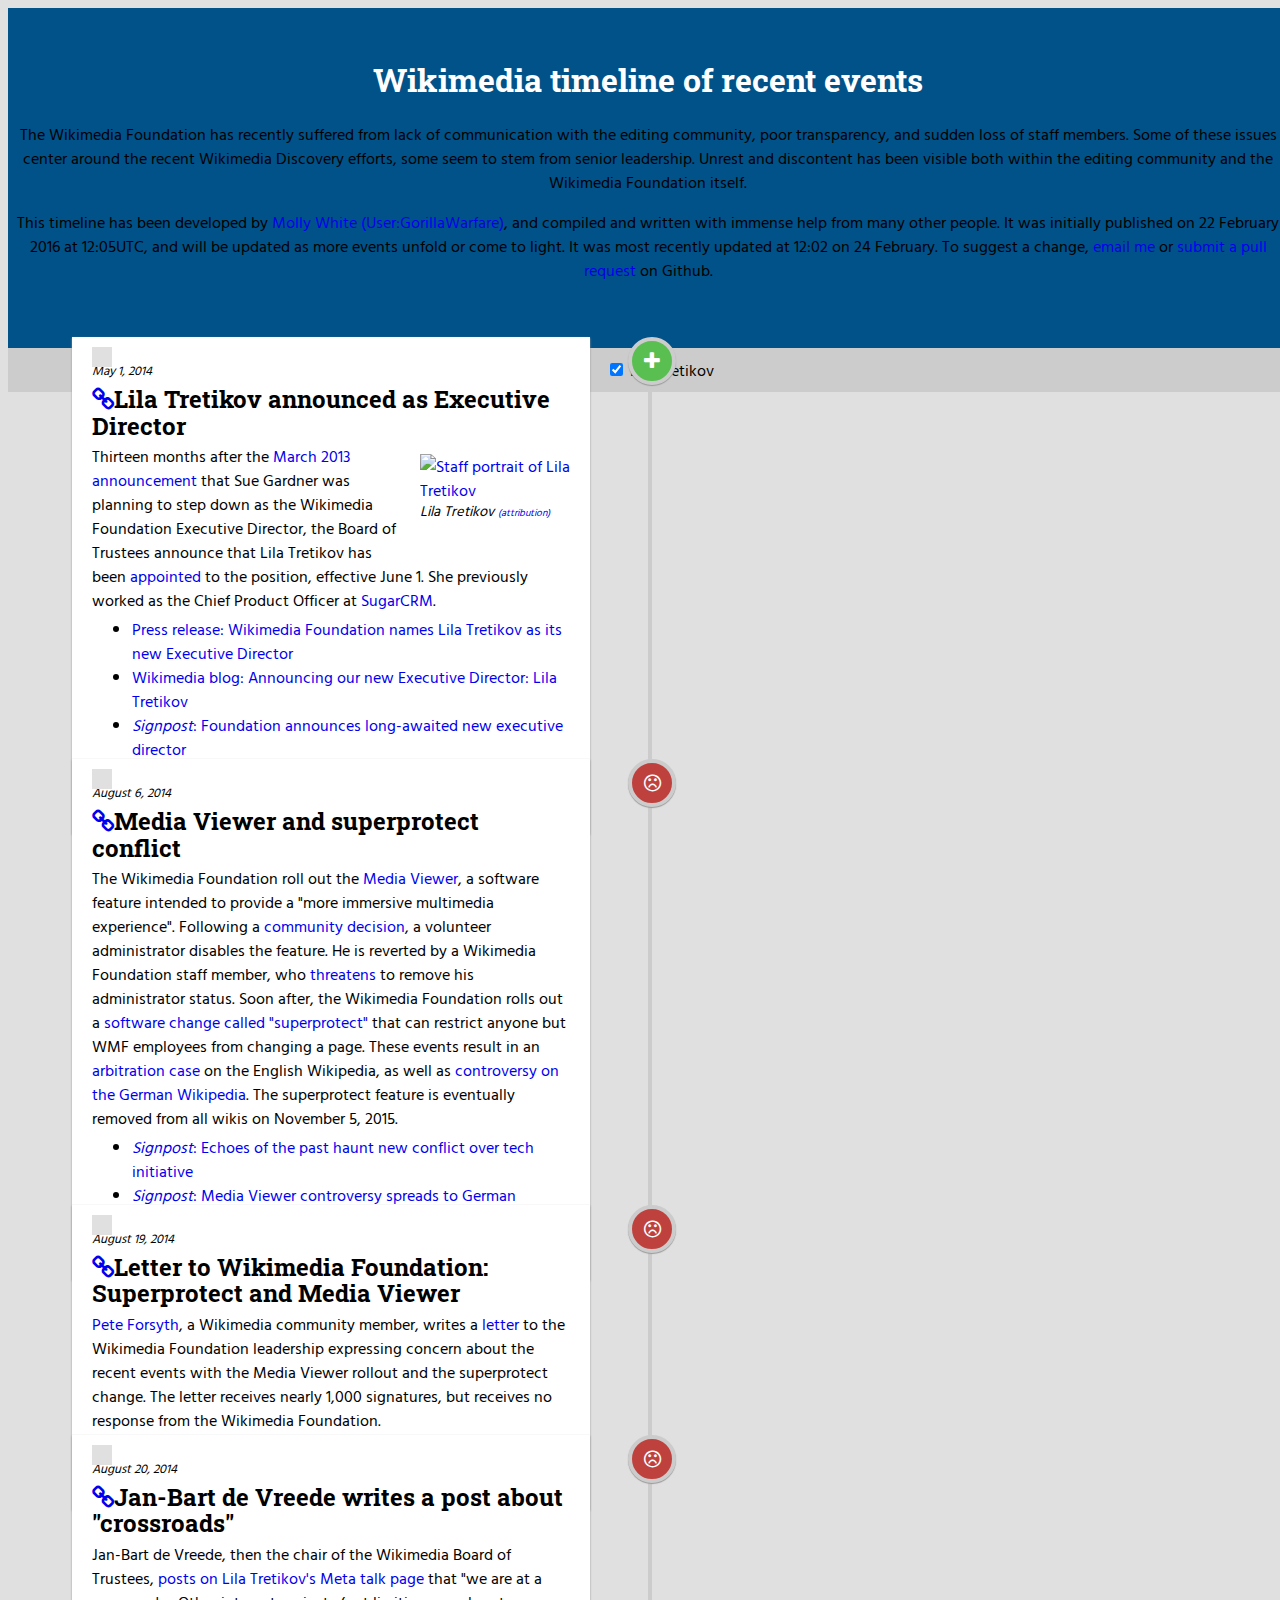
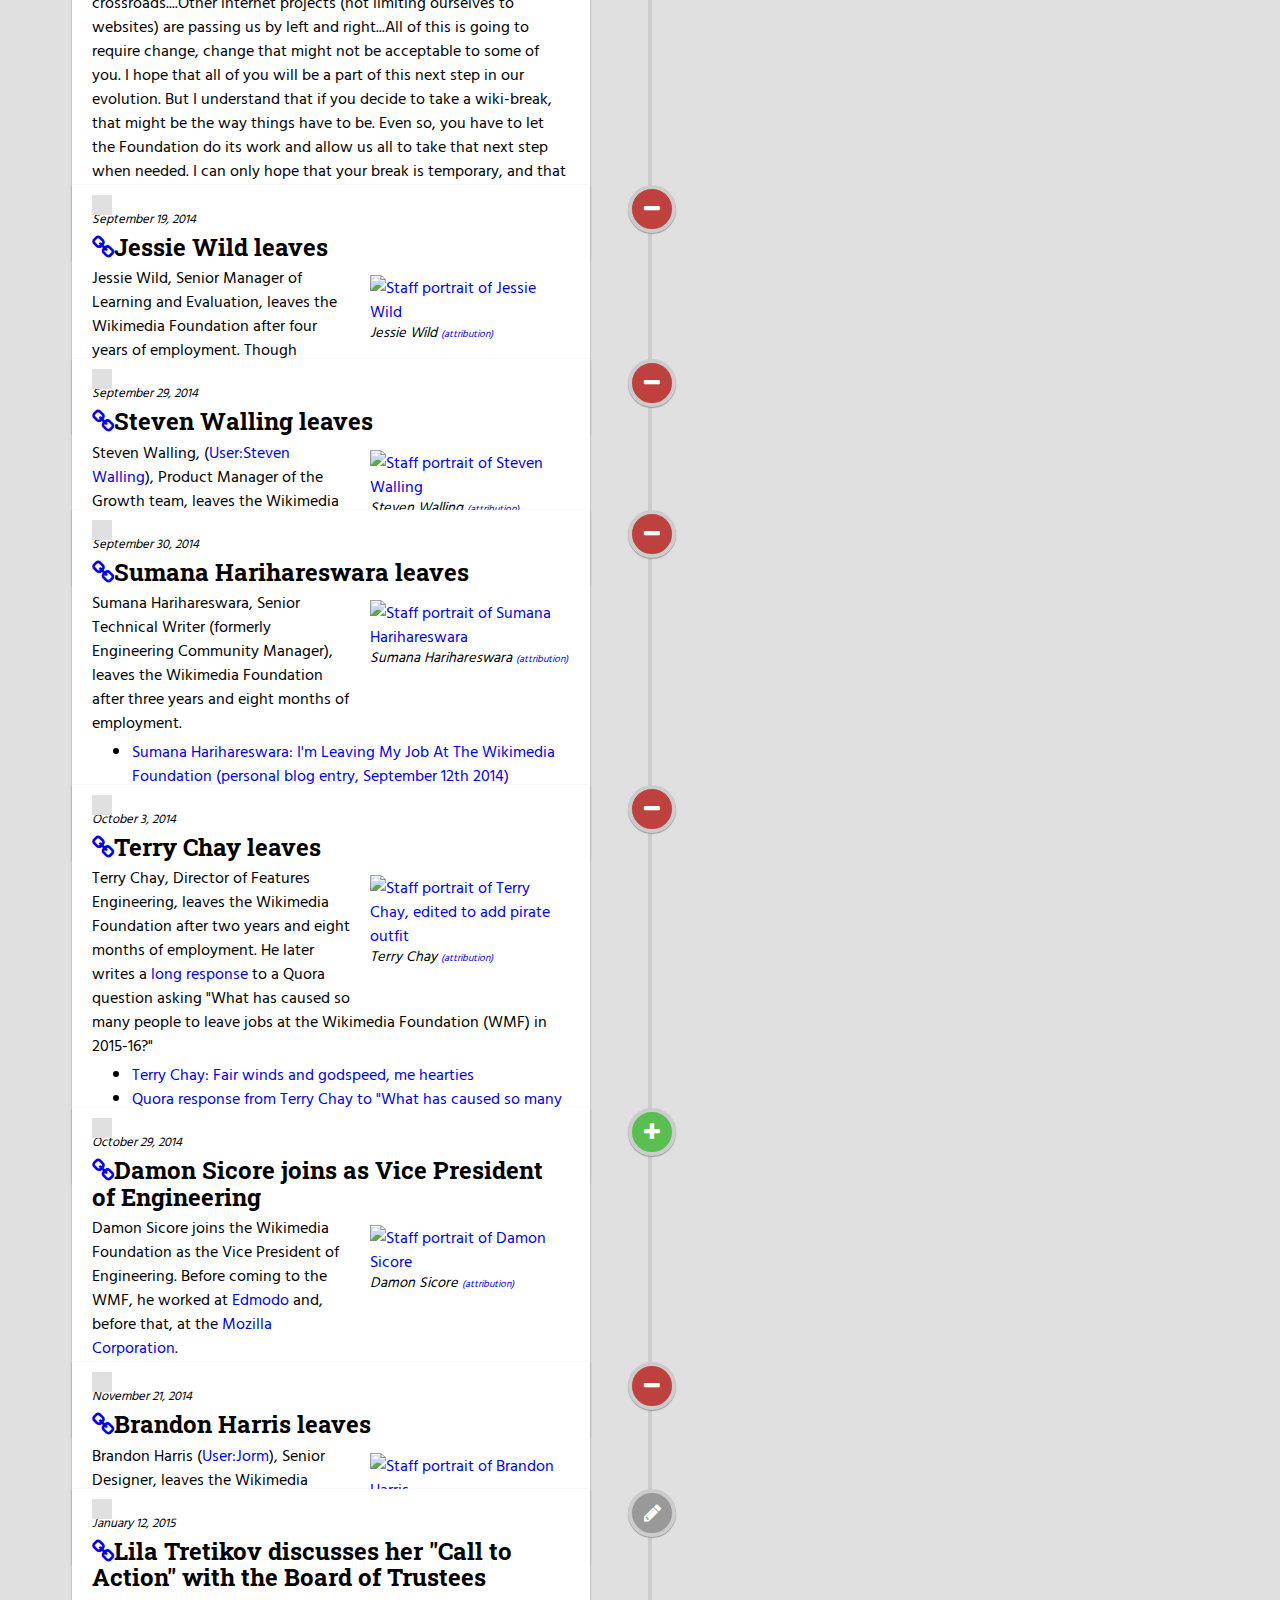
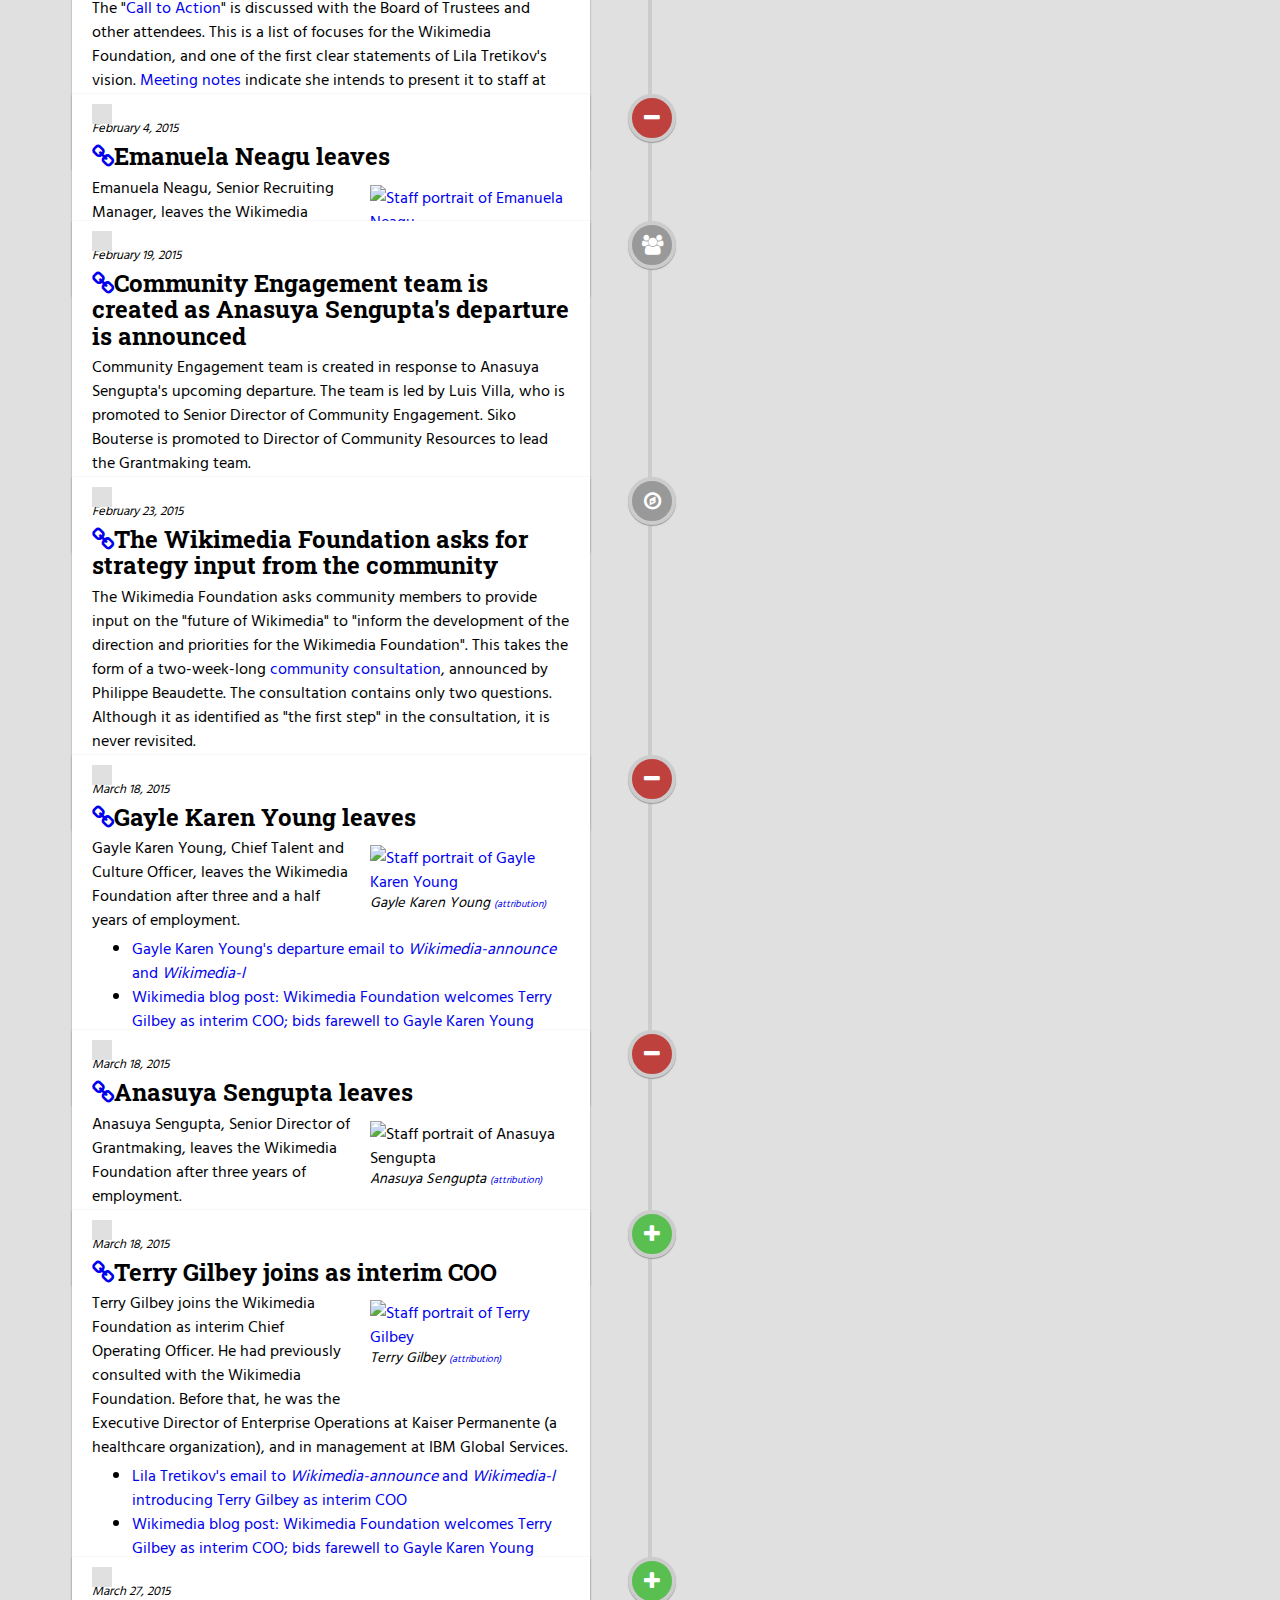
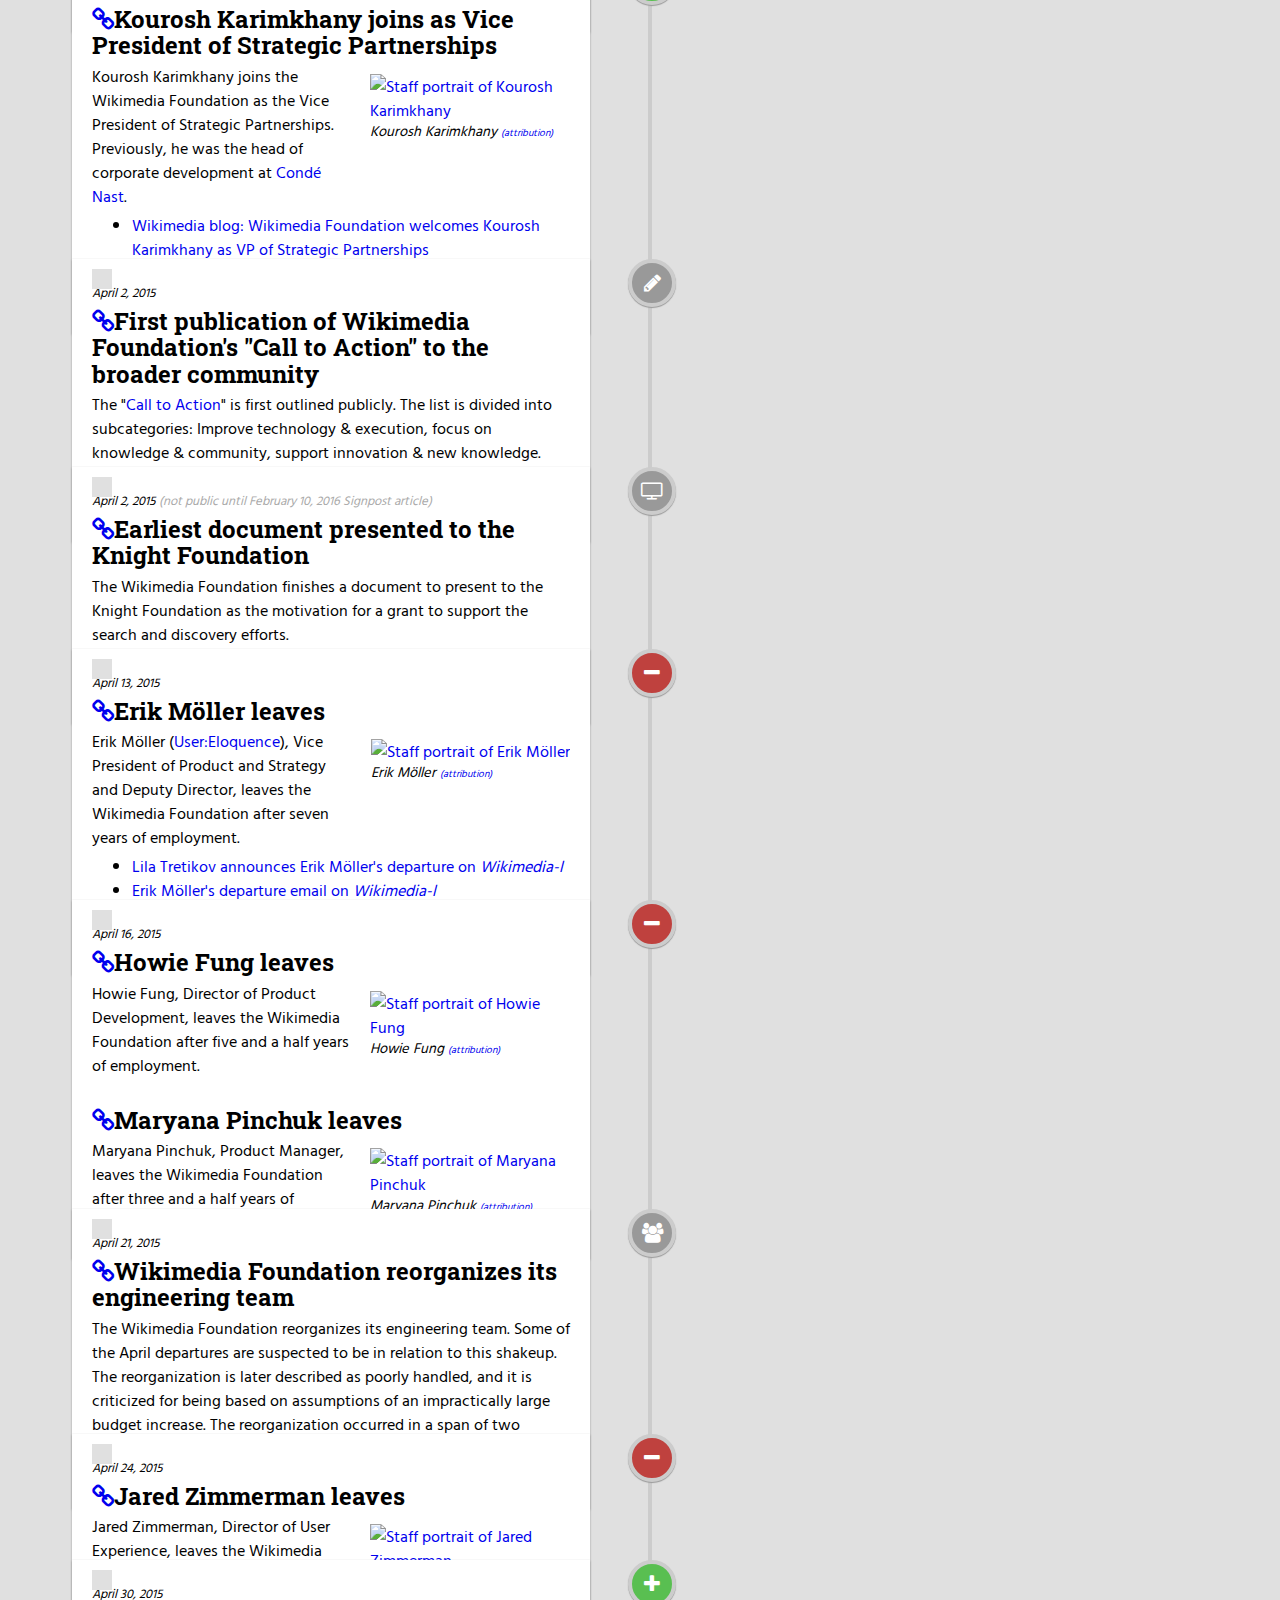
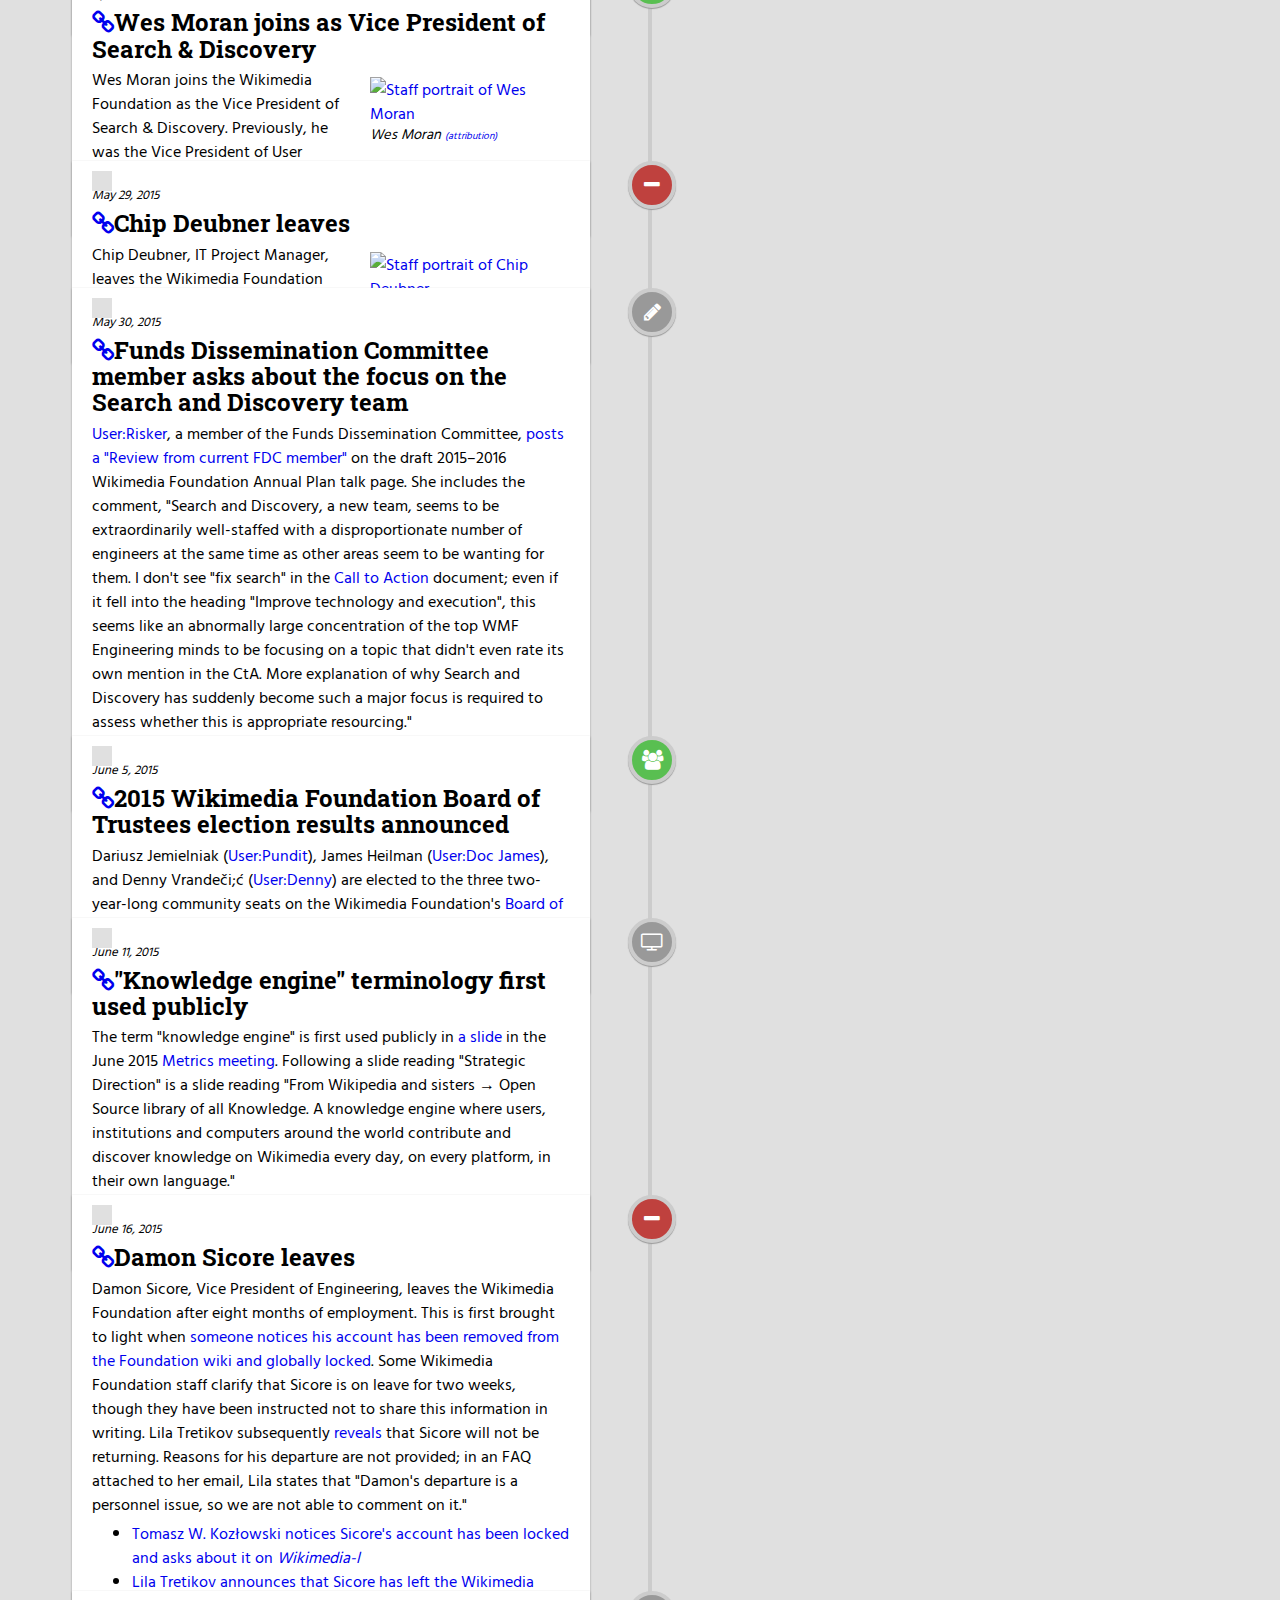
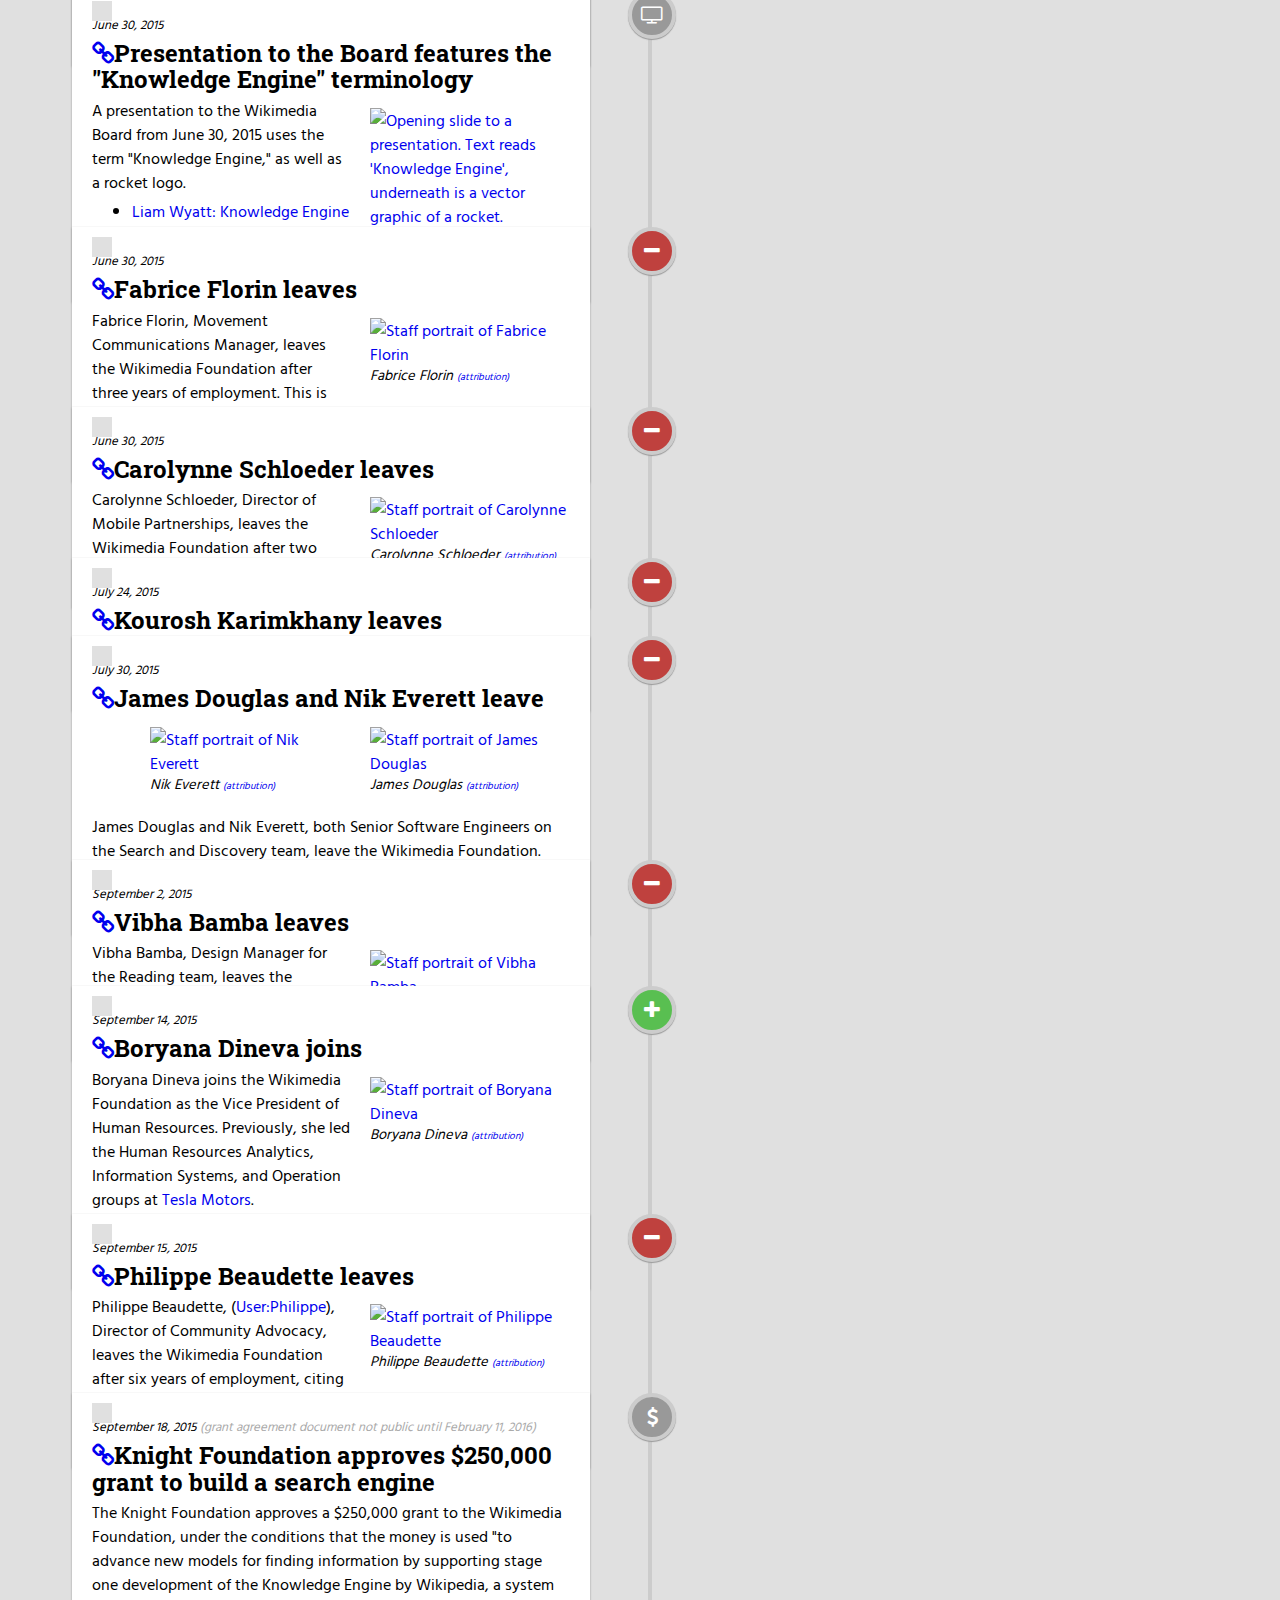
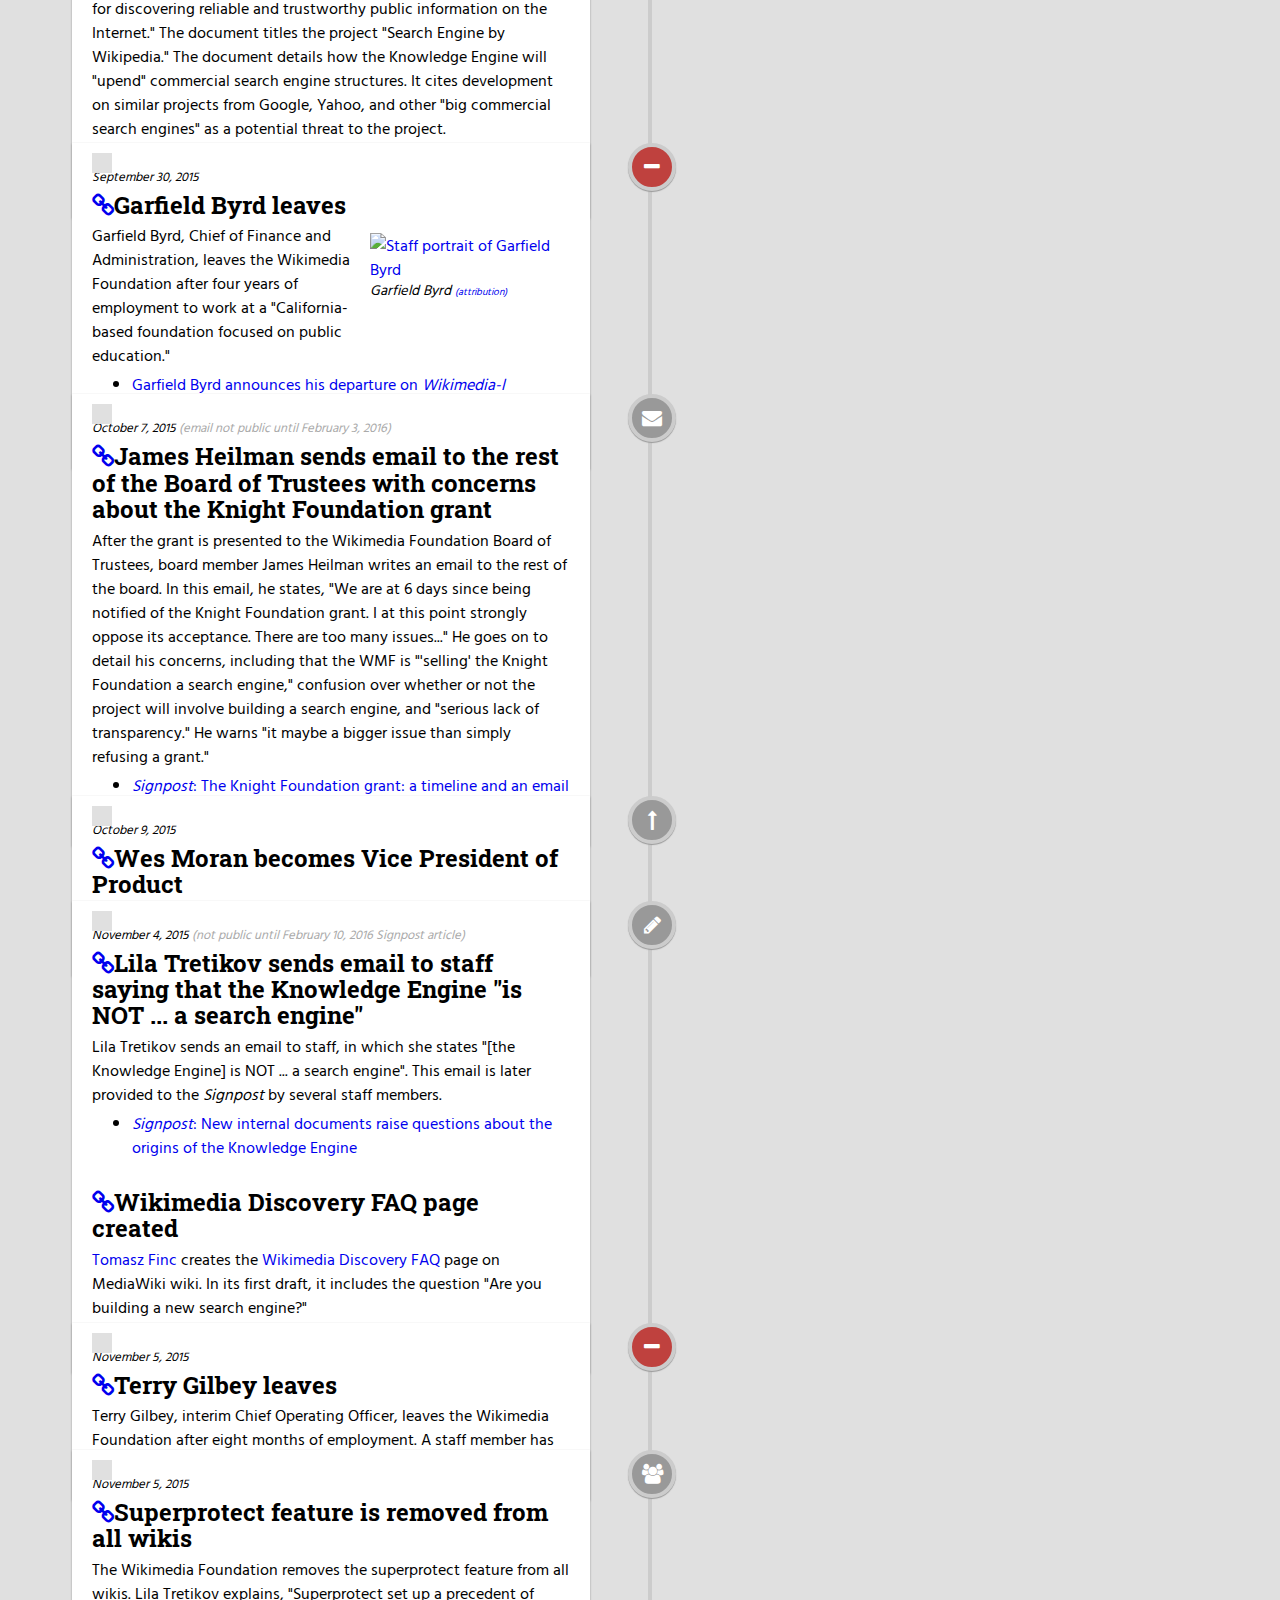
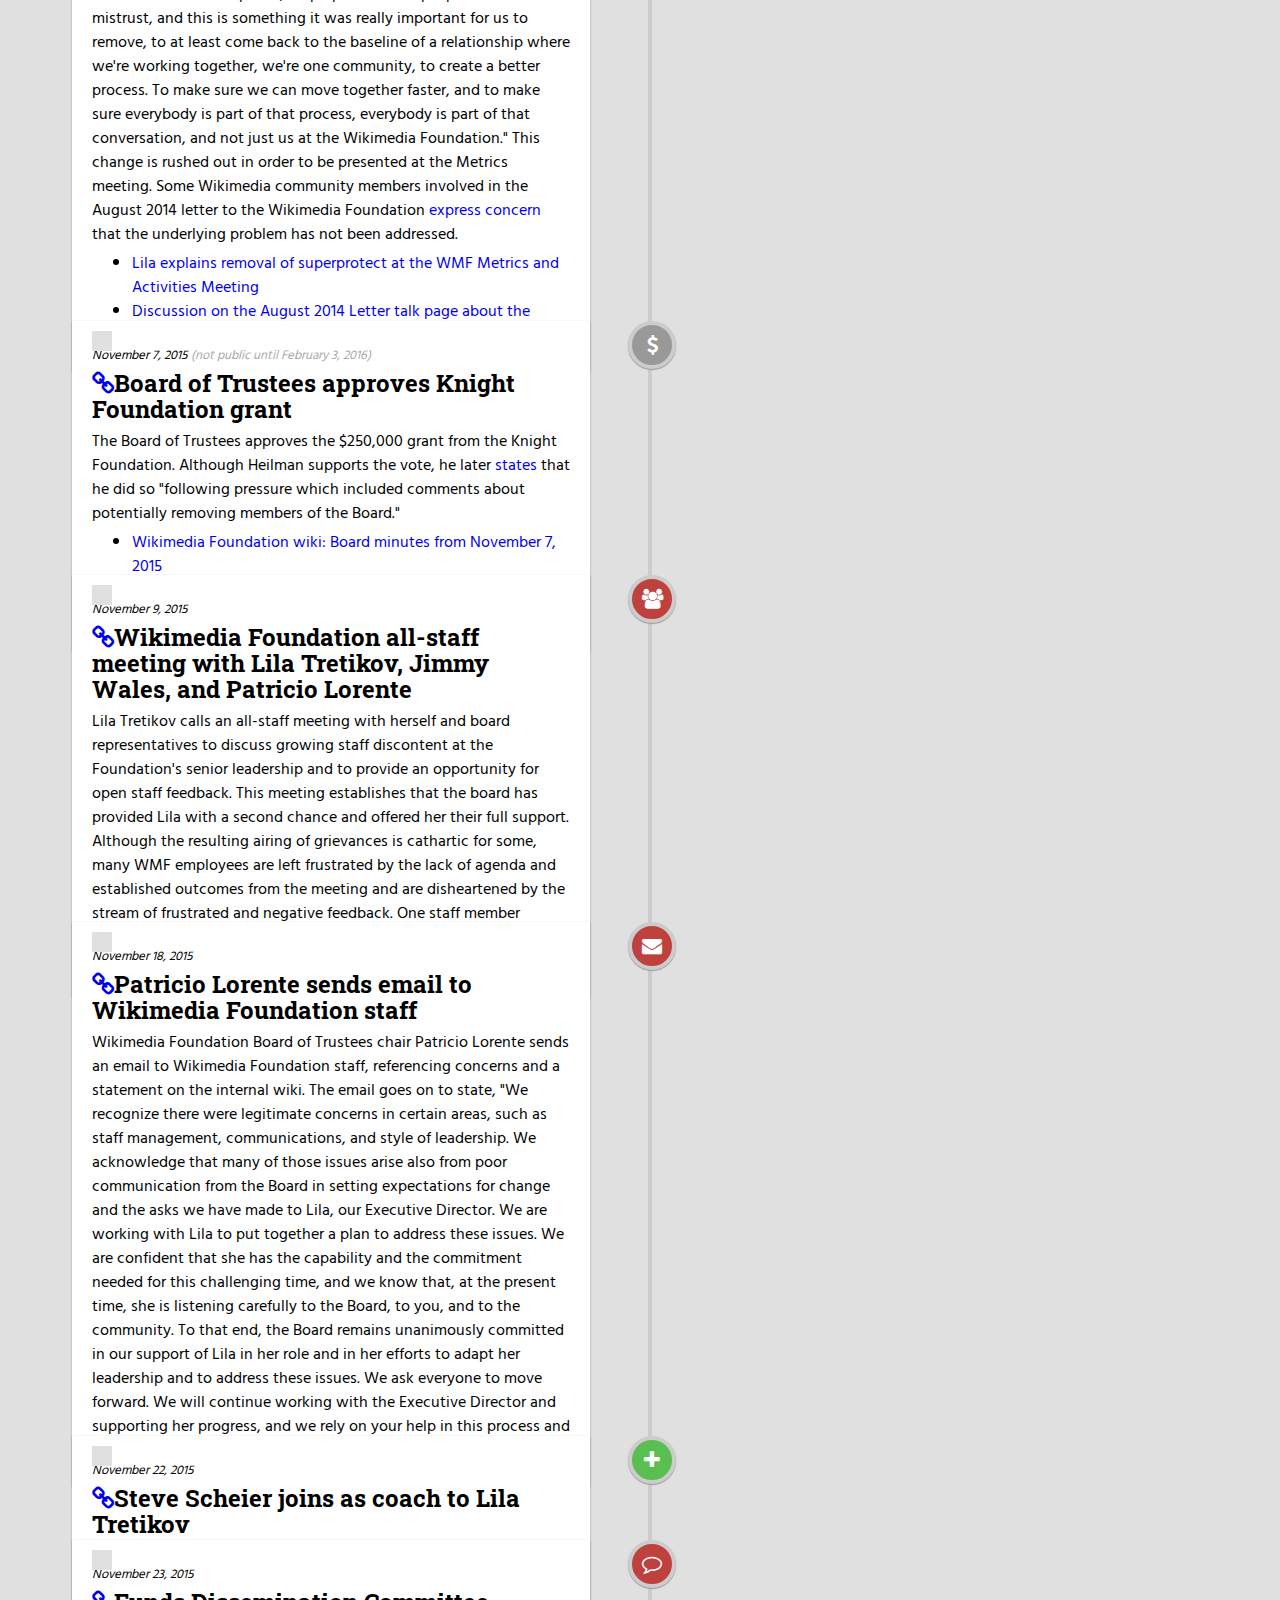
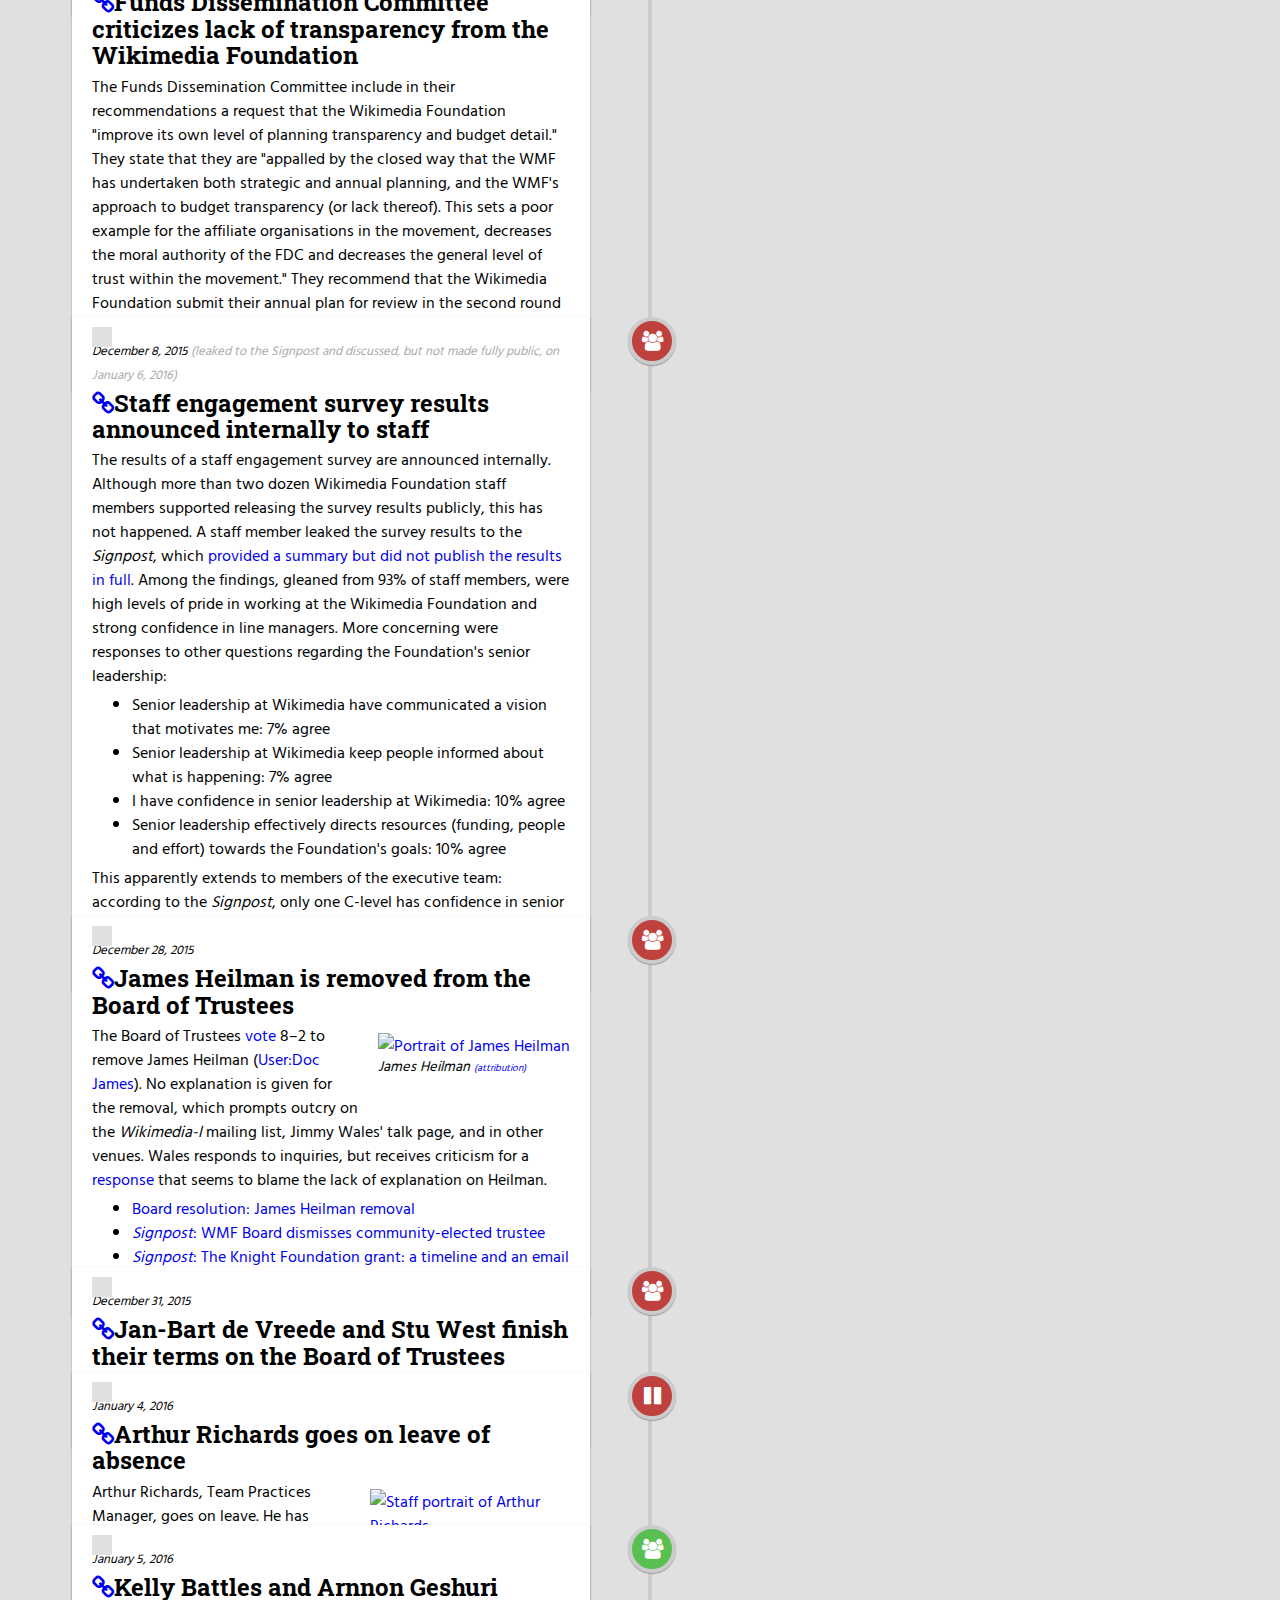
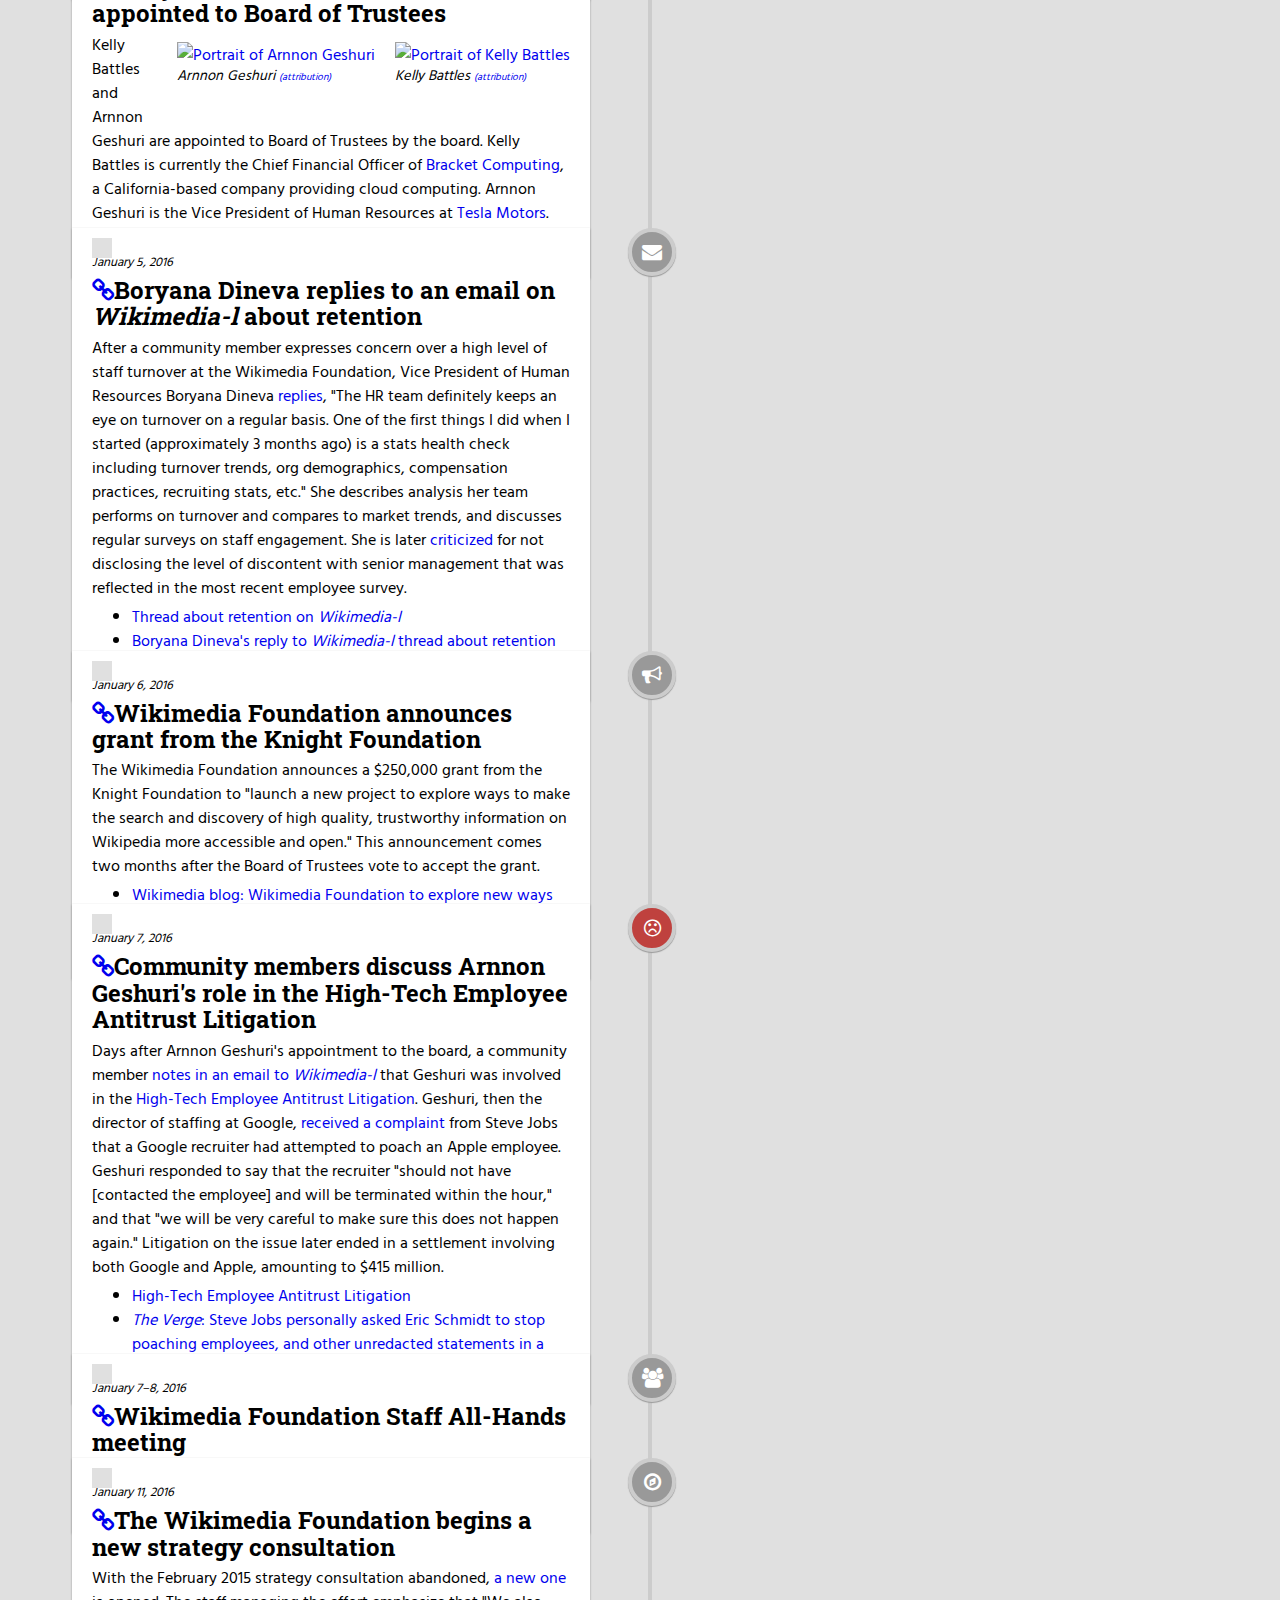
==== commit 29b096a2: "Merge pull request #21 from tstarling/patch-1" ====
--- a/index.html
+++ b/index.html
@@ -16,7 +16,7 @@
     <header class="page-header">
       <h1>Wikimedia timeline of recent events</h1>
       <p>The Wikimedia Foundation has recently suffered from lack of communication with the editing community, poor transparency, and sudden loss of staff members. Some of these issues center around the recent Wikimedia Discovery efforts, some seem to stem from senior leadership. Unrest and discontent has been visible both within the editing community and the Wikimedia Foundation itself.</p>
-      <p>This timeline has been developed by <a href="https://en.wikipedia.org/wiki/User:GorillaWarfare">Molly White (User:GorillaWarfare)</a>, and compiled and written with immense help from many other people. It was initially published on <time datetime="2016-02-22 12:05">22 February 2016 at 12:05UTC</time>, and will be updated as more events unfold or come to light. It was most recently updated at <time datetime="2016-02-23 23:43">23:43 on 23 February</time>. To suggest a change, <a href="mailto:gorillawarfarewikipedia@gmail.com">email me</a> or <a href="https://github.com/molly/discovery-timeline">submit a pull request</a> on Github.</p>
+      <p>This timeline has been developed by <a href="https://en.wikipedia.org/wiki/User:GorillaWarfare">Molly White (User:GorillaWarfare)</a>, and compiled and written with immense help from many other people. It was initially published on <time datetime="2016-02-22 12:05">22 February 2016 at 12:05UTC</time>, and will be updated as more events unfold or come to light. It was most recently updated at <time datetime="2016-02-24 12:02">12:02 on 24 February</time>. To suggest a change, <a href="mailto:gorillawarfarewikipedia@gmail.com">email me</a> or <a href="https://github.com/molly/discovery-timeline">submit a pull request</a> on Github.</p>
     </header>
     <section>
       <div class="timeline-filter-wrapper">
@@ -163,6 +163,27 @@
           </div>
         </div>
 
+        <div class="timeline-entry" data-category="['staff-change']">
+          <div class="timeline-icon red">
+            <i class="fa fa-minus"></i>
+          </div>
+          <div class="timeline-description">
+            <span class="timestamp"><time datetime="2014-10-03">October 3, 2014</time></span>
+            <h2><a id="chay-leaves" href="#chay-leaves"><i class="fa fa-link"></i></a>Terry Chay leaves</h2>
+            <div class="captioned-image image-right landscape">
+              <a href="https://wikimediafoundation.org/wiki/File:(dread_pirate)_terry_chay.jpeg">
+                <img src="https://upload.wikimedia.org/wikipedia/foundation/thumb/d/d8/%28dread_pirate%29_terry_chay.jpeg/320px-%28dread_pirate%29_terry_chay.jpeg" alt="Staff portrait of Terry Chay, edited to add pirate outfit" />
+              </a>
+              <span class="caption">Terry Chay <span class="attribution-link"><a href="./attribution.html">(attribution)</a></span></span>
+            </div>
+            <p>Terry Chay, Director of Features Engineering, leaves the Wikimedia Foundation after two years and eight months of employment. He later writes a <a href="https://www.quora.com/What-has-caused-so-many-people-to-leave-jobs-at-the-Wikimedia-Foundation-WMF-in-2015-16/answer/Terry-Chay">long response</a> to a Quora question asking "What has caused so many people to leave jobs at the Wikimedia Foundation (WMF) in 2015-16?"</p>
+            <ul>
+              <li><a href="http://terrychay.com/article/fair-winds-and-godspeed-me-hearties.shtml#fnref-6021-1">Terry Chay: Fair winds and godspeed, me hearties</a></li>
+              <li><a href="https://www.quora.com/What-has-caused-so-many-people-to-leave-jobs-at-the-Wikimedia-Foundation-WMF-in-2015-16/answer/Terry-Chay">Quora response from Terry Chay to "What has caused so many people to leave jobs at the Wikimedia Foundation (WMF) in 2015-16?"</a></li>
+            </ul>
+          </div>
+        </div>
+
         <div class="timeline-entry" data-category="['knowledge-engine', 'staff-change']">
           <div class="timeline-icon green">
             <i class="fa fa-plus"></i>
@@ -211,6 +232,23 @@
             <ul>
               <li><a href="https://wikimediafoundation.org/wiki/Minutes/2015-01-12">Minutes from January 12, 2015 board meeting</a></li>
             </ul>
+          </div>
+        </div>
+
+        <div class="timeline-entry" data-category="['staff-change']">
+          <div class="timeline-icon red">
+            <i class="fa fa-minus"></i>
+          </div>
+          <div class="timeline-description">
+            <span class="timestamp"><time datetime="2015-02-04">February 4, 2015</time></span>
+            <h2><a id="neagu-leaves" href="#neagu-leaves"><i class="fa fa-link"></i></a>Emanuela Neagu leaves</h2>
+            <div class="captioned-image image-right landscape">
+              <a href="https://commons.wikimedia.org/wiki/File:Neagu,_Emanuela_July_2014.jpg">
+                <img src="https://upload.wikimedia.org/wikipedia/commons/e/ec/Neagu%2C_Emanuela_July_2014.jpg" alt="Staff portrait of Emanuela Neagu" />
+              </a>
+              <span class="caption">Emanuela Neagu <span class="attribution-link"><a href="./attribution.html">(attribution)</a></span></span>
+            </div>
+            <p>Emanuela Neagu, Senior Recruiting Manager, leaves the Wikimedia Foundation after six months of employment.</p>
           </div>
         </div>
 
@@ -460,7 +498,24 @@
               </a>
               <span class="caption">Wes Moran <span class="attribution-link"><a href="./attribution.html">(attribution)</a></span></span>
             </div>
-            <p>Wes Moran joins the Wikimedia Foundation as the Vice President of Search &amp; Discovery. Previously, he was the Vice President of User Experience at <a href="https://en.wikipedia.org/wiki/SugarCRM">SugarCRM</a> and had consulted with the Wikimedia Foundation.</p>
+            <p>Wes Moran joins the Wikimedia Foundation as the Vice President of Search &amp; Discovery. Previously, he was the Vice President of User Experience at <a href="https://en.wikipedia.org/wiki/SugarCRM">SugarCRM</a> and had consulted with the Wikimedia Foundation for several months.</p>
+          </div>
+        </div>
+
+        <div class="timeline-entry" data-category="['staff-change']">
+          <div class="timeline-icon red">
+            <i class="fa fa-minus"></i>
+          </div>
+          <div class="timeline-description">
+            <span class="timestamp"><time datetime="2015-05-29">May 29, 2015</time></span>
+            <h2><a id="deubner-leaves" href="#deubner-leaves"><i class="fa fa-link"></i></a>Chip Deubner leaves</h2>
+            <div class="captioned-image image-right landscape">
+              <a href="https://commons.wikimedia.org/wiki/File:Deubner,_Chip_Sept_2013.jpg">
+                <img src="https://upload.wikimedia.org/wikipedia/commons/thumb/f/f3/Deubner%2C_Chip_Sept_2013.jpg/320px-Deubner%2C_Chip_Sept_2013.jpg" alt="Staff portrait of Chip Deubner" />
+              </a>
+              <span class="caption">Chip Deubner <span class="attribution-link"><a href="./attribution.html">(attribution)</a></span></span>
+            </div>
+            <p>Chip Deubner, IT Project Manager, leaves the Wikimedia Foundation after three and a half years of employment.</p>
           </div>
         </div>
 
@@ -540,6 +595,43 @@
             <ul>
               <li><a href="http://wittylama.com/2016/02/15/knowledge-engine-by-wikipedia/">Liam Wyatt: Knowledge Engine by Wikipedia</a></li>
             </ul>
+          </div>
+        </div>
+
+        <div class="timeline-entry" data-category="['staff-change']">
+          <div class="timeline-icon red">
+            <i class="fa fa-minus"></i>
+          </div>
+          <div class="timeline-description">
+            <span class="timestamp"><time datetime="2015-06-30">June 30, 2015</time></span>
+            <h2><a id="florin-leaves" href="#florin-leaves"><i class="fa fa-link"></i></a>Fabrice Florin leaves</h2>
+            <div class="captioned-image image-right landscape">
+              <a href="https://commons.wikimedia.org/wiki/File:Fabrice_Florin.jpg">
+                <img src="https://upload.wikimedia.org/wikipedia/commons/thumb/f/f3/Fabrice_Florin.jpg/320px-Fabrice_Florin.jpg" alt="Staff portrait of Fabrice Florin" />
+              </a>
+              <span class="caption">Fabrice Florin <span class="attribution-link"><a href="./attribution.html">(attribution)</a></span></span>
+            </div>
+            <p>Fabrice Florin, Movement Communications Manager, leaves the Wikimedia Foundation after three years of employment. This is <a href="https://lists.wikimedia.org/pipermail/wikimedia-l/2015-June/078285.html">originally announced</a> on June 18.</p>
+            <ul>
+              <li><a href="https://lists.wikimedia.org/pipermail/wikimedia-l/2015-June/078285.html">Email from Fabrice Florin to <i>Wikimedia-l</i>: Farewell</a></li>
+            </ul>
+          </div>
+        </div>
+
+        <div class="timeline-entry" data-category="['staff-change']">
+          <div class="timeline-icon red">
+            <i class="fa fa-minus"></i>
+          </div>
+          <div class="timeline-description">
+            <span class="timestamp"><time datetime="2015-06-30">June 30, 2015</time></span>
+            <h2><a id="schloeder-leaves" href="#schloeder-leaves"><i class="fa fa-link"></i></a>Carolynne Schloeder leaves</h2>
+            <div class="captioned-image image-right landscape">
+              <a href="https://commons.wikimedia.org/wiki/File:Schloeder,_Carolynne_Aug_2013.jpg">
+                <img src="https://upload.wikimedia.org/wikipedia/commons/thumb/e/ed/Schloeder%2C_Carolynne_Aug_2013.jpg/320px-Schloeder%2C_Carolynne_Aug_2013.jpg" alt="Staff portrait of Carolynne Schloeder" />
+              </a>
+              <span class="caption">Carolynne Schloeder <span class="attribution-link"><a href="./attribution.html">(attribution)</a></span></span>
+            </div>
+            <p>Carolynne Schloeder, Director of Mobile Partnerships, leaves the Wikimedia Foundation after two years of employment.</p>
           </div>
         </div>
 
@@ -725,7 +817,7 @@
           <div class="timeline-description">
             <span class="timestamp"><time datetime="2015-11-05">November 5, 2015</time></span>
             <h2><a id="gilbey-leaves" href="#gilbey-leaves"><i class="fa fa-link"></i></a>Terry Gilbey leaves</h2>
-            <p>Terry Gilbey, interim Chief Operating Officer, leaves the Wikimedia Foundation after eight months of employment.</p>
+            <p>Terry Gilbey, interim Chief Operating Officer, leaves the Wikimedia Foundation after eight months of employment. A staff member has speculated that he did not leave of his own volition.</p>
           </div>
         </div>
 
@@ -858,6 +950,23 @@
             <span class="timestamp"><time datetime="2015-12-31">December 31, 2015</time></span>
             <h2><a id="de-vreede-west-leave" href="#de-vreede-west-leave"><i class="fa fa-link"></i></a>Jan-Bart de Vreede and Stu West finish their terms on the Board of Trustees</h2>
             <p>Jan-Bart de Vreede and Stu West leave the Board of Trustees as their terms expire.</p>
+          </div>
+        </div>
+
+        <div class="timeline-entry" data-category="['staff-change', 'unrest']">
+          <div class="timeline-icon red">
+            <i class="fa fa-pause"></i>
+          </div>
+          <div class="timeline-description">
+            <span class="timestamp"><time datetime="2016-01-04">January 4, 2016</time></span>
+            <h2><a id="richards-leave" href="#richards-leave"><i class="fa fa-link"></i></a>Arthur Richards goes on leave of absence</h2>
+            <div class="captioned-image image-right landscape">
+              <a href="https://commons.wikimedia.org/wiki/File:Arthur_Richards_005_-_Berlin_2011.jpg">
+                <img src="https://upload.wikimedia.org/wikipedia/commons/thumb/f/f1/Arthur_Richards_005_-_Berlin_2011.jpg/320px-Arthur_Richards_005_-_Berlin_2011.jpg" alt="Staff portrait of Arthur Richards" />
+              </a>
+              <span class="caption">Arthur Richards <span class="attribution-link"><a href="./attribution.html">(attribution)</a></span></span>
+            </div>
+            <p>Arthur Richards, Team Practices Manager, goes on leave. He has worked at the Wikimedia Foundation for five and a half years.</p>
           </div>
         </div>
 
@@ -991,6 +1100,20 @@
           </div>
         </div>  
 
+        <div class="timeline-entry" data-category="['unrest']">
+          <div class="timeline-icon grey">
+            <i class="fa fa-envelope"></i>
+          </div>
+          <div class="timeline-description">
+            <span class="timestamp"><time datetime="2016-01-21">January 21, 2016</time></span>
+            <h2><a id="devouard-email" href="#devouard-email"><i class="fa fa-link"></i></a>Florence Devouard writes an email to <i>Wikimedia-l</i> about Geshuri</h2>
+            <p>Florence Devouard (<a href="https://meta.wikimedia.org/wiki/User:Anthere">User:Anthere</a>), former Chair of the Board of Trustees, <a href="https://lists.wikimedia.org/pipermail/wikimedia-l/2016-January/081289.html">writes an email</a> to <i>Wikimedia-l</i> about the controversy surrounding Arnnon Geshuri. She states that she supported the no confidence vote against Geshuri, and writes about how she waited for Geshuri or the entire board to speak about the decision to appoint him. She writes, "I can't sit and say nothing. Learning the whole story about Arnnon was a disappointment to me as it means the board selection process is not working as it should be.... I hesitate between two interpretations. Either the board is completely paralyzed and no more able to make any decision as to what they should do. Or the board has decided not to provide any feedback, which I consider completely disrespectful to the community and unhealthy generally. Either way, I consider this lack of responsiveness from the board an even WORSE consideration than Arnnon being a board member." She also discusses concerns about the conflict-of-interest policy for the board.</p>
+            <ul>
+              <li><a href="https://lists.wikimedia.org/pipermail/wikimedia-l/2016-January/081289.html">Florence Devouard's email to <i>Wikimedia-l</i></a></li>
+            </ul>
+          </div>
+        </div>  
+
         <div class="timeline-entry" data-category="['knowledge-engine', 'unrest']">
           <div class="timeline-icon red">
             <i class="fa fa-pencil"></i>
@@ -1241,9 +1364,10 @@
           <div class="timeline-description">
             <span class="timestamp"><time datetime="2016-02-12">February 12, 2016</time></span>
             <h2><a id="ke-cost-estimate" href="#ke-cost-estimate"><i class="fa fa-link"></i></a>James Heilman states that cost estimates provided to the board for the Knowledge Engine were in the "10s of millions range and were still likely conservative"</h2>
-            <p>James Heilman writes on Facebook, "there are more complete estimates of costs that both you and I saw that were for all four stages of this project. These estimates were in the 10s of millions range and were still likely conservative. Yes I agree that a global search engine is going to cost more than 2.5M and cost estimates were well above that." He later mentions $32 million as a proposed amount.</p>
-            <ul>
-              <li><a href="https://www.facebook.com/groups/wikipediaweekly/permalink/956660811048417/?comment_id=956770694370762&reply_comment_id=956932567687908&comment_tracking=%7B%22tn%22%3A%22R7%22%7D">James Heilman's comment</a></li>
+            <p>James Heilman <a href="https://www.facebook.com/groups/wikipediaweekly/permalink/956660811048417/?comment_id=956770694370762&reply_comment_id=956932567687908&comment_tracking=%7B%22tn%22%3A%22R7%22%7D">writes</a> on Facebook (<a href="./etc/heilman-KE-comment.html">non-Facebook mirror of the comment</a>), "there are more complete estimates of costs that both you and I saw that were for all four stages of this project. These estimates were in the 10s of millions range and were still likely conservative. Yes I agree that a global search engine is going to cost more than 2.5M and cost estimates were well above that." He later mentions $32 million as a proposed amount.</p>
+            <ul>
+              <li><a href="https://www.facebook.com/groups/wikipediaweekly/permalink/956660811048417/?comment_id=956770694370762&reply_comment_id=956932567687908&comment_tracking=%7B%22tn%22%3A%22R7%22%7D">James Heilman's comment in Wikipedia Weekly Facebook group</a></li>
+              <li><a href="./etc/heilman-KE-comment.html">Non-Facebook mirror of the comment</a></li>
               <li><a href="http://wittylama.com/2016/02/15/knowledge-engine-by-wikipedia/">Liam Wyatt: Knowledge Engine by Wikipedia</a></li>
             </ul>
           </div>
@@ -1267,6 +1391,23 @@
               <li><a href="https://lists.wikimedia.org/pipermail/wikimedia-l/2016-February/081809.html">Email from Siko Bouterse to <i>Wikimedia-l</i>: Another goodbye</a></li>
               <li><a href="https://en.wikipedia.org/wiki/Wikipedia:Wikipedia_Signpost/2016-02-10/News_and_notes"><i>Signpost</i>: Another WMF departure</a></li>
             </ul>
+          </div>
+        </div>
+
+        <div class="timeline-entry" data-category="['staff-change', 'unrest']">
+          <div class="timeline-icon red">
+            <i class="fa fa-minus"></i>
+          </div>
+          <div class="timeline-description">
+            <span class="timestamp"><time datetime="2016-02-13">February 13, 2016</time></span>
+            <h2><a id="krauska-leaves" href="#krauska-leaves"><i class="fa fa-link"></i></a>Joel Krauska leaves</h2>
+            <div class="captioned-image image-right landscape">
+              <a href="https://wikimediafoundation.org/wiki/File:Krauska,_Joel_Nov_2013.jpg">
+                <img src="https://upload.wikimedia.org/wikipedia/commons/e/e5/Krauska%2C_Joel_Nov_2013.jpg" alt="Staff portrait of Joel Krauska" />
+              </a>
+              <span class="caption">Joel Krauska <span class="attribution-link"><a href="./attribution.html">(attribution)</a></span></span>
+            </div>
+            <p>Joel Krauska, Interim Office IT Manager and IT Senior Network and Systems Engineer, leaves the Wikimedia Foundation after two and a half years of employment.</p>
           </div>
         </div>
 
@@ -1328,6 +1469,20 @@
           </div>
         </div>
 
+        <div class="timeline-entry" data-category="['knowledge-engine', 'unrest', 'lila']">
+          <div class="timeline-icon grey">
+            <i class="fa fa-users"></i>
+          </div>
+          <div class="timeline-description">
+          <span class="timestamp"><time datetime="2016-02-16">February 16, 2016</time> <span class="note">(not public until <time datetime="2016-02-23">February 23, 2016</time>)</span></span>
+            <h2><a id="ke-minutes" href="#ke-minutes"><i class="fa fa-link"></i></a>Meeting about Knowledge Engine with Lila Tretikov</h2>
+            <p>A meeting about the Knowledge Engine was held with Lila Tretikov, Wes Moran, and others. In this meeting, they discuss the recent attention to the Knowledge Engine/Wikimedia Discovery project. <a href="https://www.mediawiki.org/wiki/Discovery/2016-02-16_Discussing_Knowledge_Engine_with_Lila">Notes</a> were taken during the meeting, and published about a week later. In this meeting, several people mention concerns about lack of communication with the community. Chris Koerner, a Community Liason who joined the Wikimedia Foundation under a month ago, expresses concerns about how lack of communication has resulted in outsiders discussing the stories before the WMF, "building up a sense of conspiracy." The notes describe Tretikov's response as, "That’s problematic that you don’t feel empowered to share what we are doing. You absolutely should feel free to say what we’re working on. Koerner brings up delays in responding to inquiries about the grant, and leaked documents, referring to things "spiraling." Tretikov's response is recorded in the notes as, "That was a problem.... We need you to step in and respond. And we need to make sure you are speaking with similar message to avoid confusion." Other members of the meeting express concern with the Knight Foundation grant documentation being published without their knowledge. Some question, after hearing Tretikov speak of all she has learned from this experience, exactly what she has learned. There is some concern about the relationship with the Knight Foundation; Tretikov's discussion of this is summarized as "They know this is troublesome, so they expect turbulence." At one point, a meeting member brings up concerns about the talk in the media; notes describe Lila's response as, "The press is wrong on issues, not necessarily bad." Moiz Syed, a User Experience Designer at the WMF replies with what is noted as, "But people reading it don’t know if it’s wrong or not. It is negative press."
+            <ul>
+              <li><a href="https://www.mediawiki.org/wiki/Discovery/2016-02-16_Discussing_Knowledge_Engine_with_Lila">Notes from the February 16 meeting to discuss the Knowledge Engine</a></li>
+            </ul>
+          </div>
+        </div>
+
         <div class="timeline-entry" data-category="['staff-change', 'unrest']">
           <div class="timeline-icon red">
             <i class="fa fa-pause"></i>
@@ -1402,6 +1557,35 @@
           </div>
         </div>
 
+        <div class="timeline-entry" data-category="['lila', 'unrest']">
+          <div class="timeline-icon grey">
+            <i class="fa fa-envelope"></i>
+          </div>
+          <div class="timeline-description">
+            <span class="timestamp"><time datetime="2016-02-19">February 19, 2016</time></span>
+            <h2><a id="menard-email" href="#menard-email"><i class="fa fa-link"></i></a>Delphine Ménard responds to "An Open Letter to Wikimedia Foundation BoT"</h2>
+            <p>Delphine Ménard (<a href="https://meta.wikimedia.org/wiki/User:Notafish">User:notafish</a>), former Chapters Coordinator at the Wikimedia Foundation and former member of the Funds Dissemination Committee, <a href="https://lists.wikimedia.org/pipermail/wikimedia-l/2016-February/082048.html">responds</a> on <i>Wikimedia-l</i>. In her email, she writes, "I believe that this is what is missing today. Boldness. Boldness does not only translate in taking (un)calculated risks, it also comes in the capacity of admitting failure.... I'll tell you where I think we, as an organisation, have failed. It was already a long time ago, when we started to talk about efficiency. When the Foundation started working and acting like an American Global Corporation, and stopped cherishing our diversity and leverage it to do that thing we once all dreamed of "taking over the world"." </p>
+            <ul>
+              <li><a href="https://lists.wikimedia.org/pipermail/wikimedia-l/2016-February/082048.html">Delphine Ménard's email to <i>Wikimedia-l</i></a></li>
+            </ul>
+          </div>
+        </div>
+
+        <div class="timeline-entry" data-category="['knowledge-engine', 'unrest', 'lila']">
+          <div class="timeline-icon grey">
+            <i class="fa fa-pencil"></i>
+          </div>
+         <div class="timeline-description">
+            <span class="timestamp"><time datetime="2016-02-20">February 20, 2016</time></span>
+            <h2><a id="moller-facebook" href="#moller-facebook"><i class="fa fa-link"></i></a>Erik Möller comments on Visual Editor history on Facebook</h2>
+            <p>Erik Möller <a href="https://www.facebook.com/groups/wikipediaweekly/permalink/960989863948845/?comment_id=961111543936677&reply_comment_id=961135730600925">posts</a> (<a href="./etc/moller-VE-comment.html">non-Facebook mirror</a>) a comment in <a href="https://www.facebook.com/groups/wikipediaweekly/">Wikipedia Weekly</a> explaining some background behind the Visual Editor, a software project that was widely criticized for being prematurely rolled out. In his comment he writes, "The Board independently had repeatedly pushed to meet the arbitrary schedule, and even the team itself was motivated at the time to finally go in front of a larger audience... So there was a general, shared feeling that we needed to do better. I take responsibility for not putting on the brakes; it was due to my own lack of experience and focus at the time.... I agree with Ori's point on the list, however, that most of this continuous improvement has been going on in spite of, not because of, what's been happening at the top. That's in many ways how it should be -- WMF's engineering organization has the capacity for independent self-improvement in all areas. But of course the drama that's going on right now is entirely avoidable and depressing, and if it continues, will damage existing capabilities and lead to regressions in important areas as key people leave.... I left voluntarily because it was clear things were going to just continue to deteriorate at the top. But if some of the key folks in engineering left, that would really really suck. You don't want that to happen, trust me. These are good, super-talented people, and the institutional/technical memory that would leave with them would set the org back severely."
+            <ul>
+              <li><a href="https://www.facebook.com/groups/wikipediaweekly/permalink/960989863948845/?comment_id=961111543936677&reply_comment_id=961135730600925">Erik Möller's Facebook comment</a></li>
+              <li><a href="./etc/moller-VE-comment.html">Non-Facebook mirror of the comment</a></li>
+            </ul>
+          </div>
+        </div>
+
         <div class="timeline-entry" data-category="['knowledge-engine', 'unrest', 'lila']">
           <div class="timeline-icon grey">
             <i class="fa fa-envelope"></i>
@@ -1429,7 +1613,7 @@
 
             <p>Former Vice President of Product and Strategy Erik M&ouml;ller argues that Tretikov's claim to have "in the past year... for the first time since 2007... finally stem the editor decline" is inaccurate, or at least premature. He also questions which "pet projects" Tretikov was referring to when she pointed to "shutting down pet projects" as a measure of her success in setting standards for staff.
 
-            <p>Lead Platform Architect Tim Starling writes, "Nobody is saying that Wikipedia is a lovely and friendly place to work.... I agree with your broad strategic goals (educate, innovate, retain volunteers, secure funding), I just doubt your ability to implement them. Because an ED of a non-profit organisation needs to be able to lead, not just dictate. And an effective manager should make decisions rationally and collaboratively."</p>
+            <p>Lead Platform Architect Tim Starling writes, "I agree with your broad strategic goals (educate, innovate, retain volunteers, secure funding), I just doubt your ability to implement them. Because an ED of a non-profit organisation needs to be able to lead, not just dictate. And an effective manager should make decisions rationally and collaboratively."</p>
 
             <p>Technical Operations Principal Engineer Faidon Liambotis writes, "This is a pretty infuriating email, full of inaccuracies, FUD and unnecessary platitudes. We're in need of answers and actions, not essays. After such a failed record as an ED, I would expect you to acknowledge that we have indeed changed, but for the worst. Then, learn from your mistakes and work on fixing them (possibly silently; I'd undrestand that).... What you did instead was to sent a community-wide email making it sound like this was a carefully executed plan and the only reason people are revolting is because they're either change-averse or bitter for not getting a promotion. This is downright insulting. Finally, with all of your references to "community", it also sounds to me like like you're trying to gain some support from our community and effectively stategically place the (almost unanimously) revolting staff at odds with our community, in the hopes that you can get supporters and salvage your position. This would be a pretty desperate and selfish move. I hope I'm wrong."</p>
 
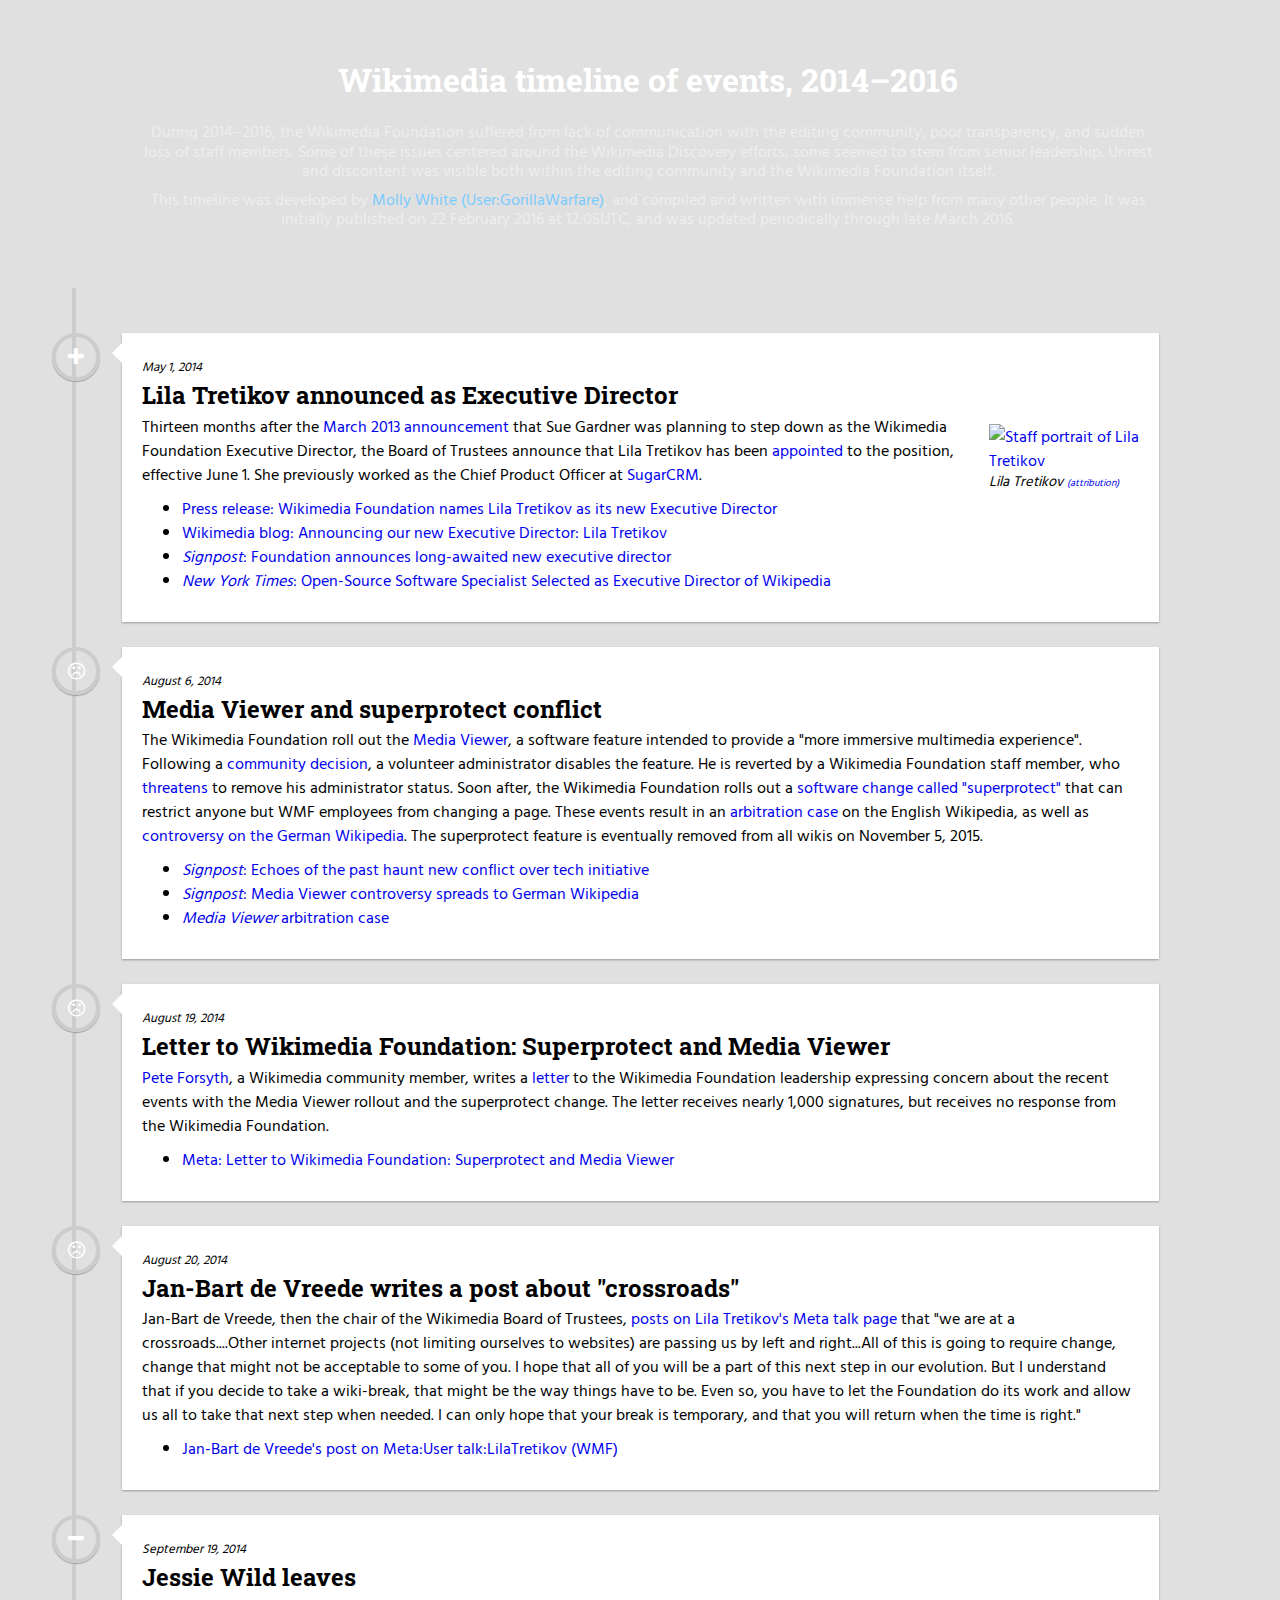
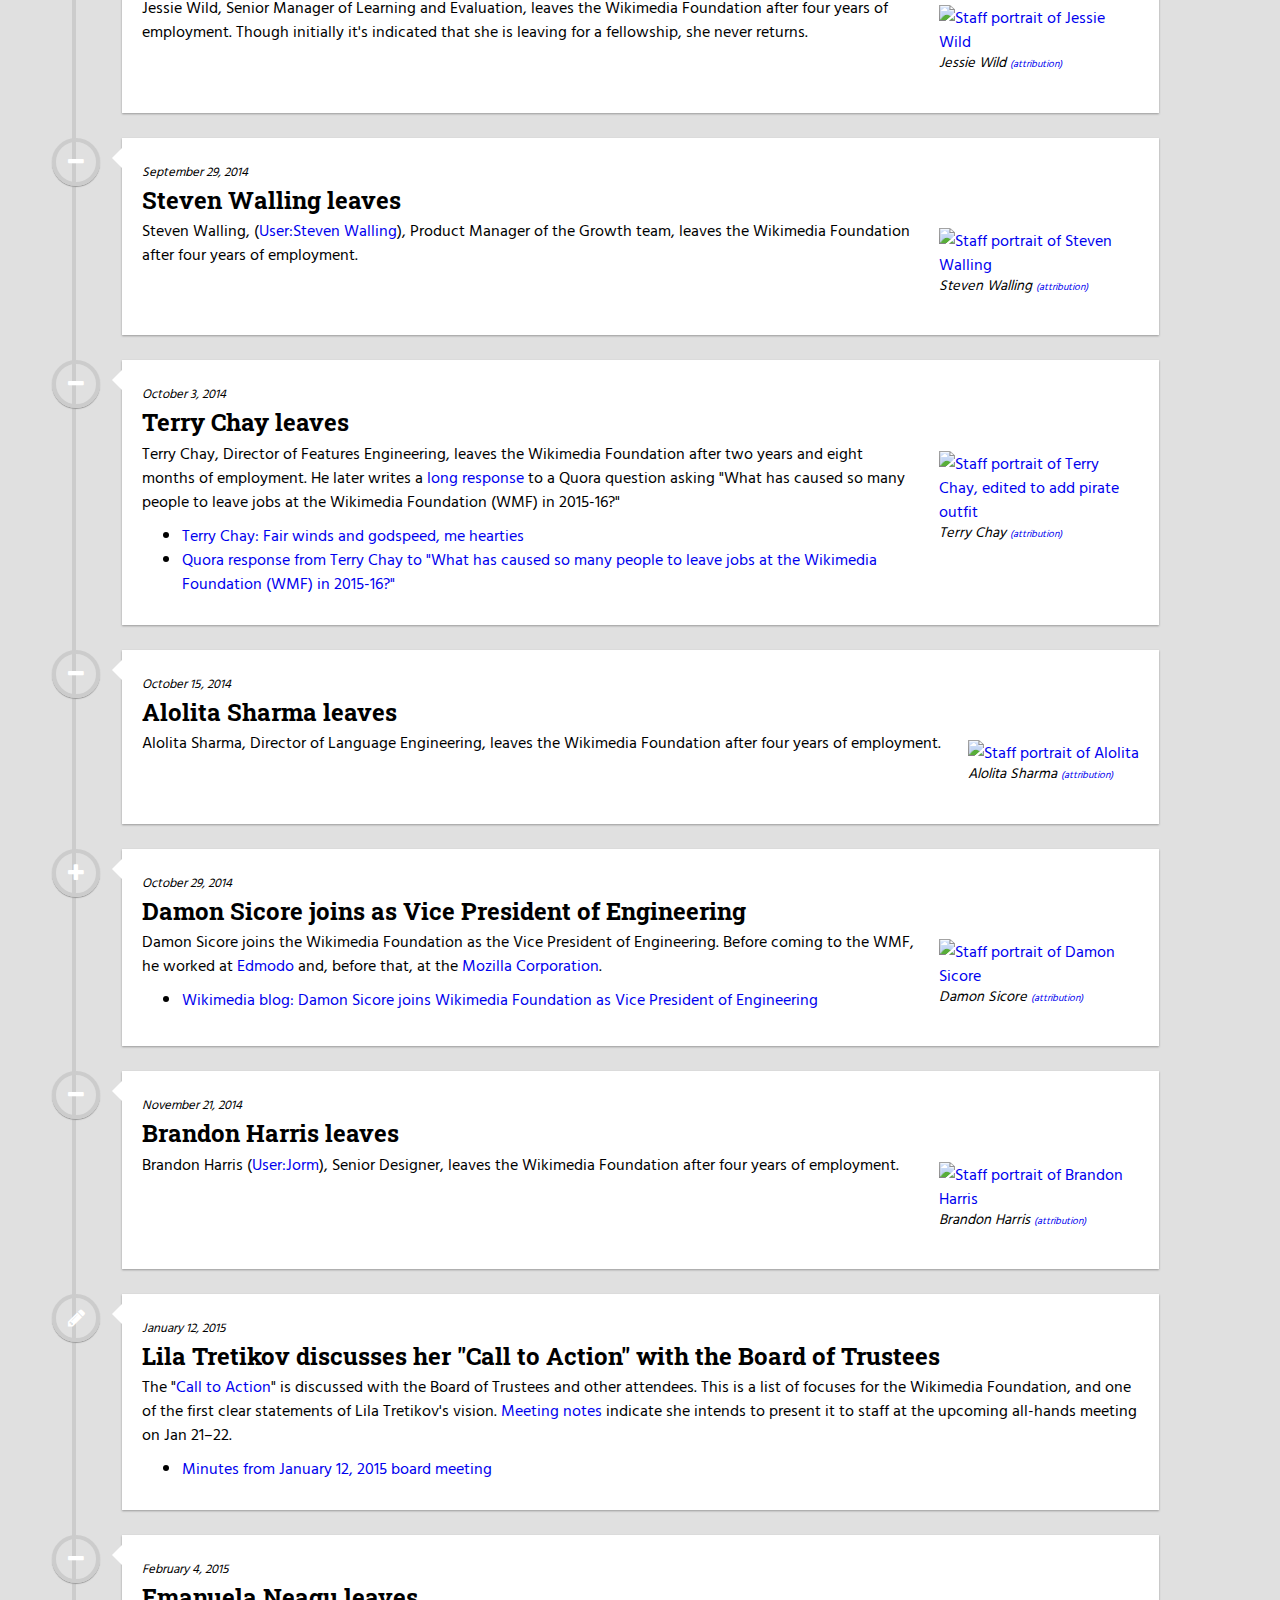
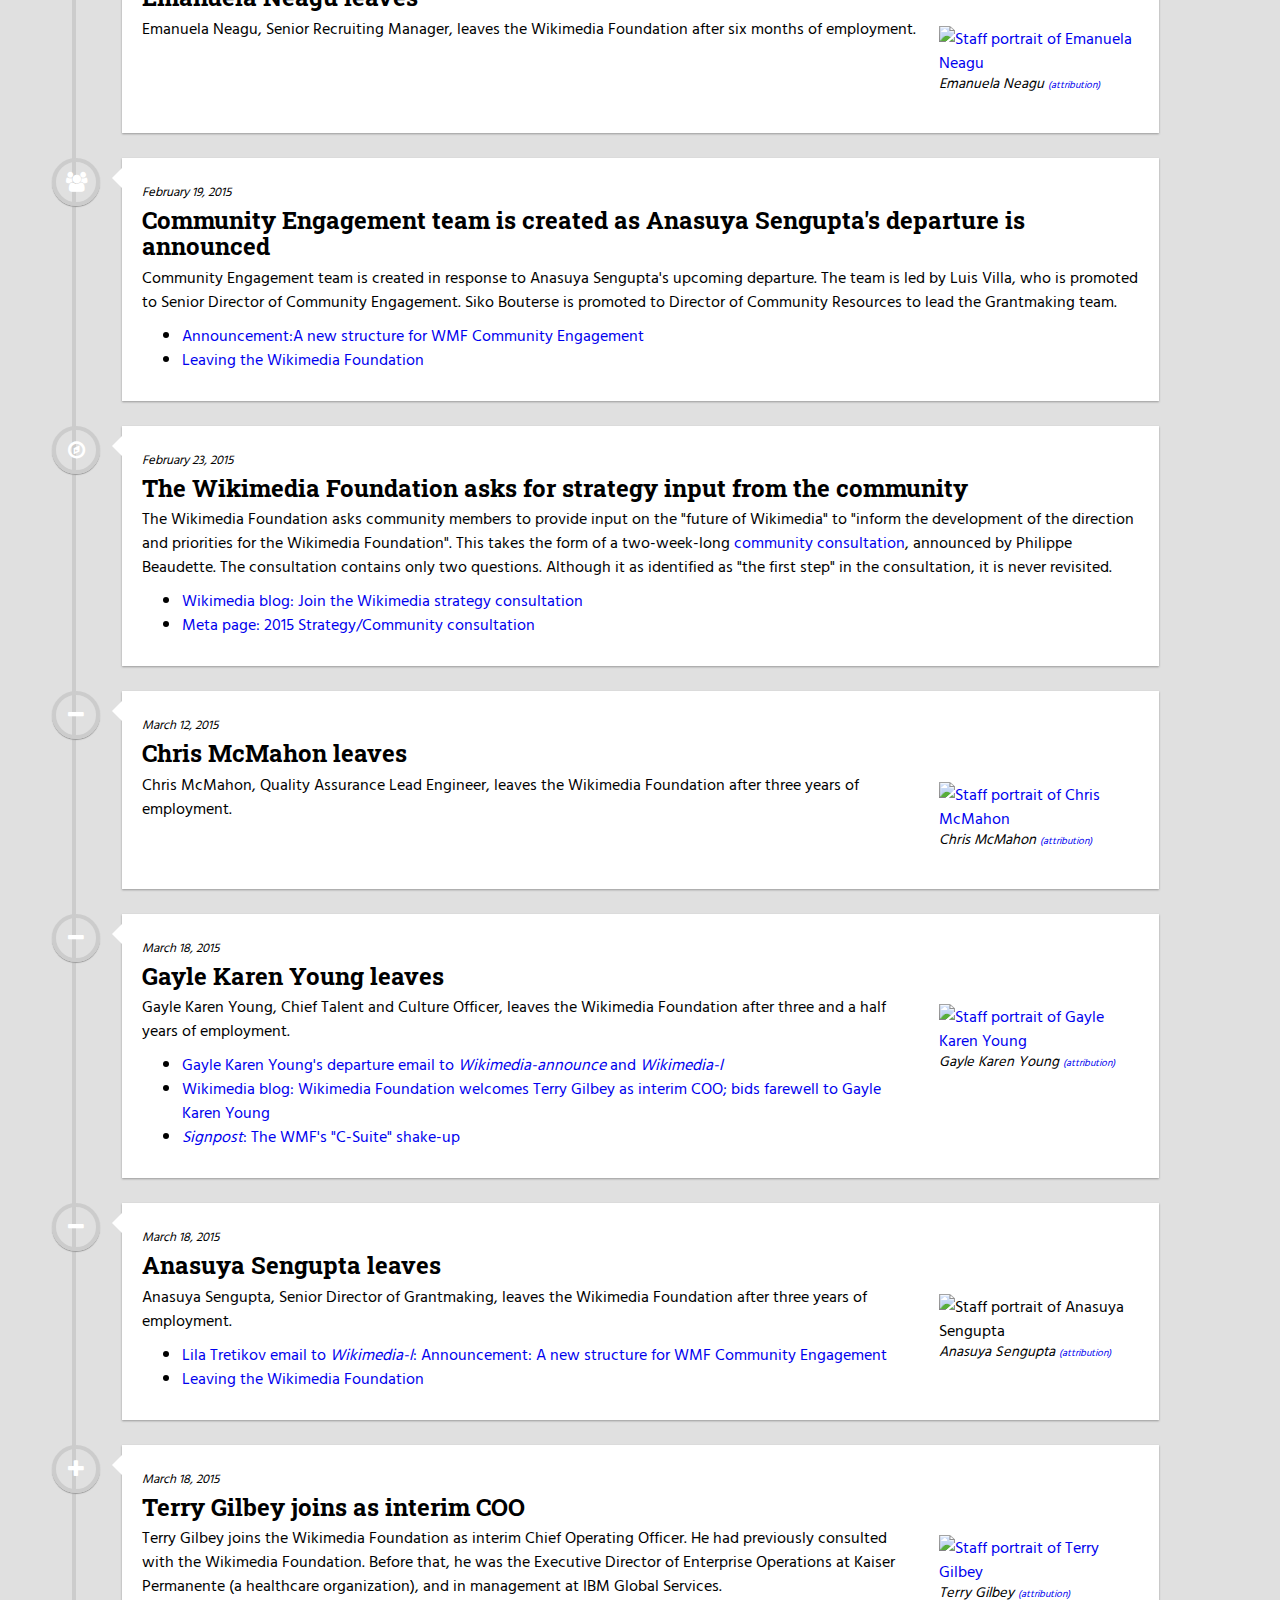
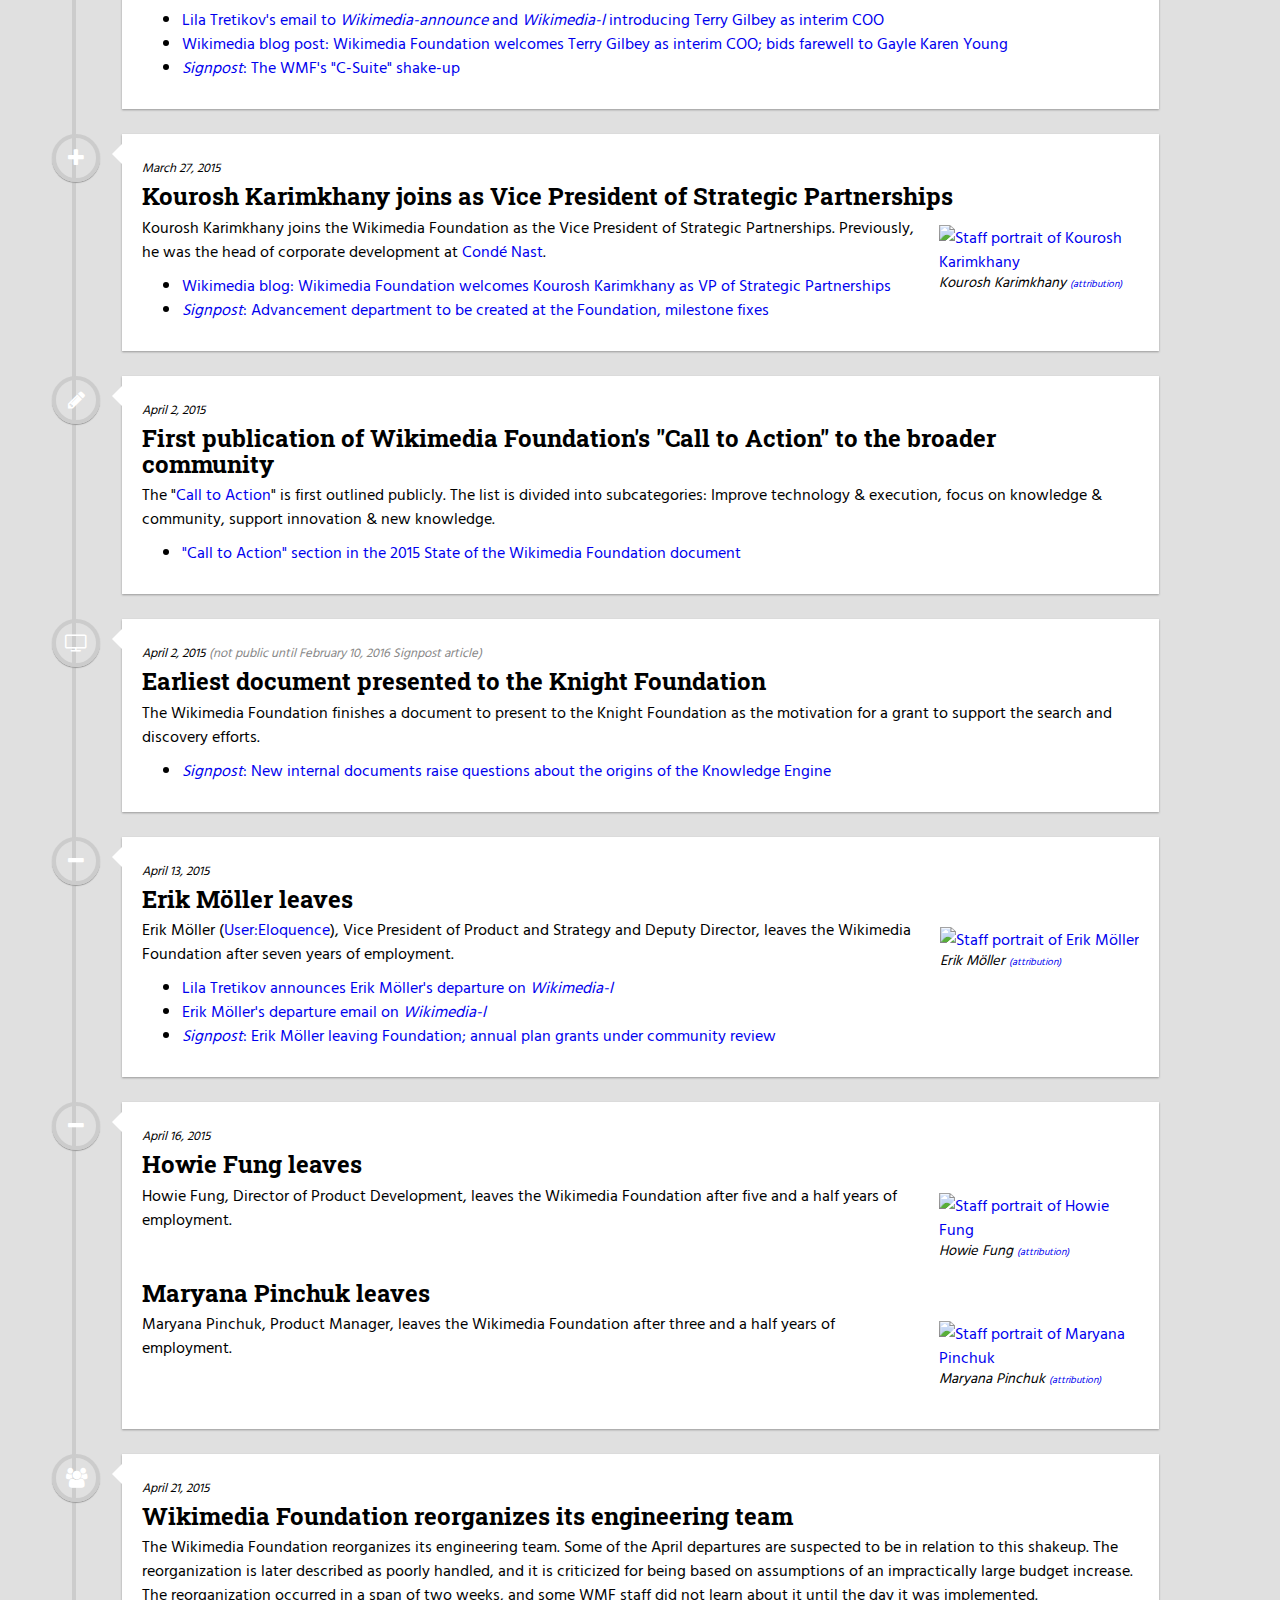
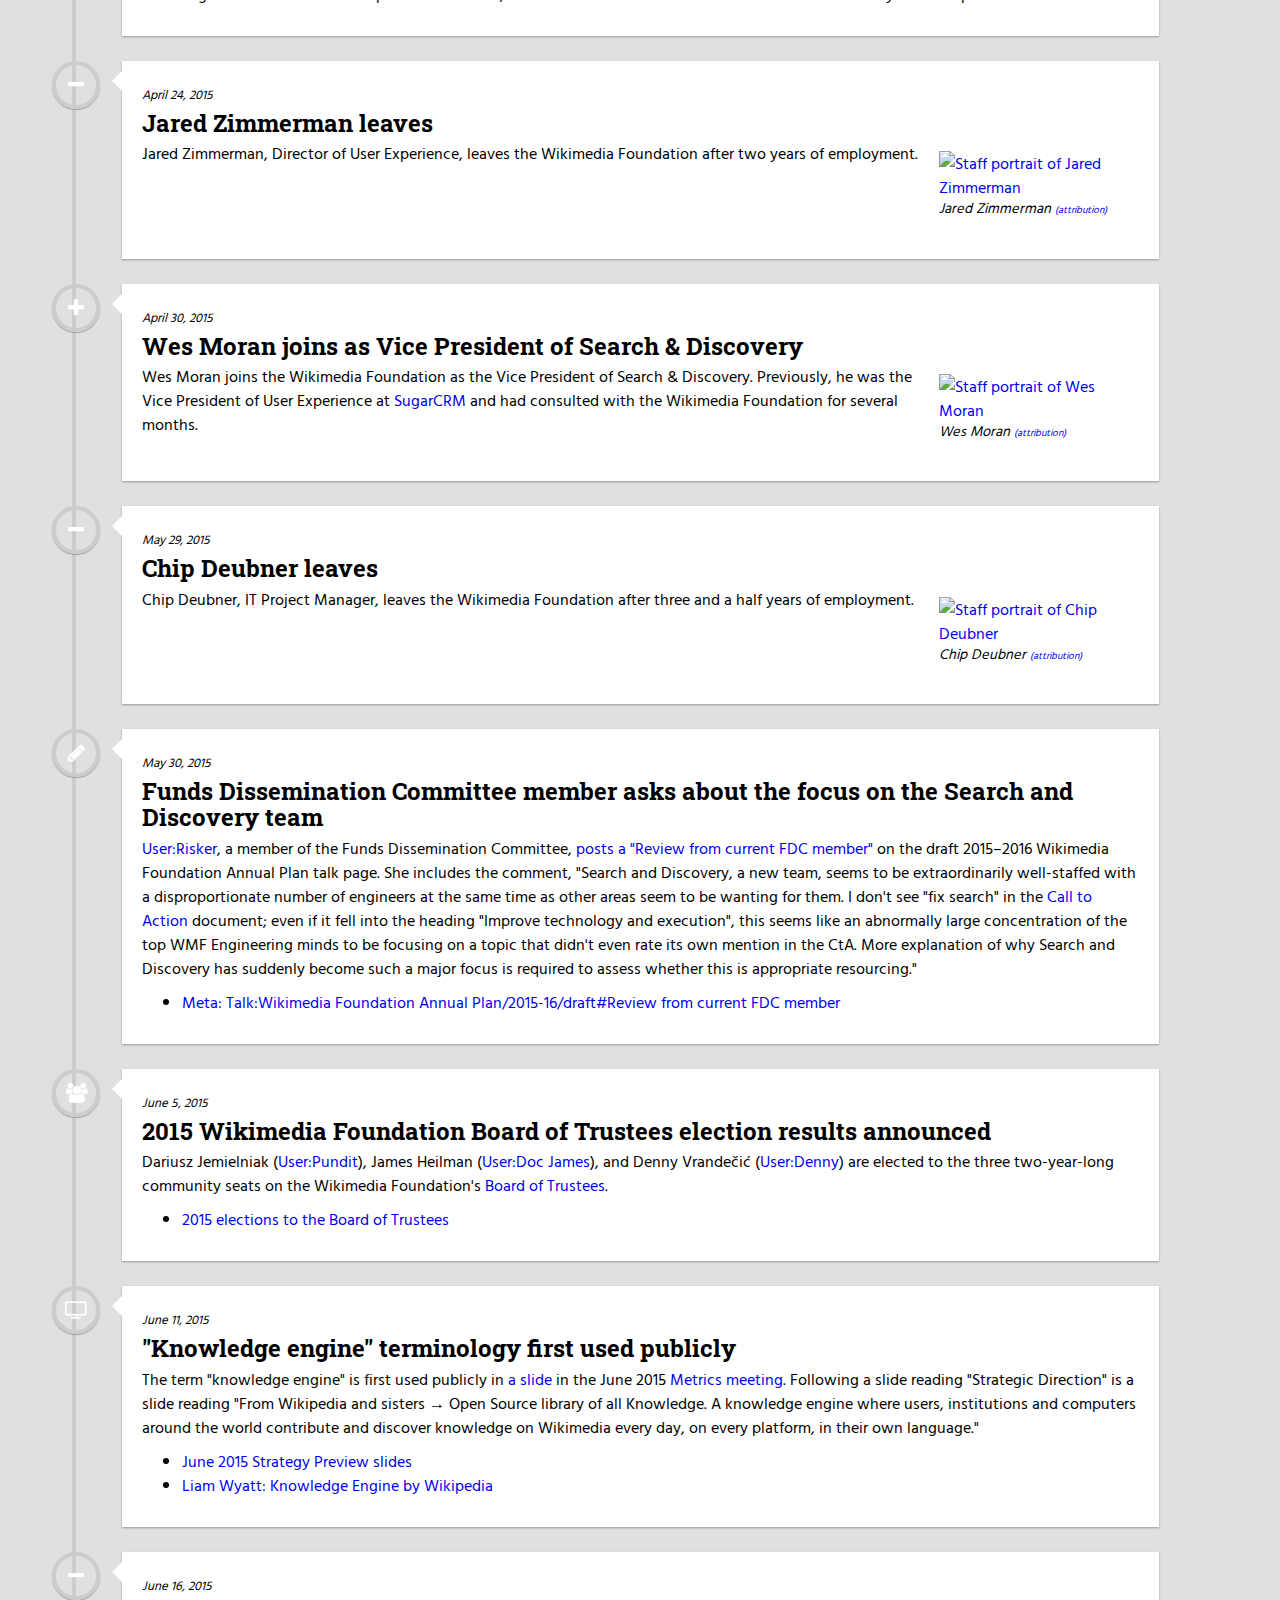
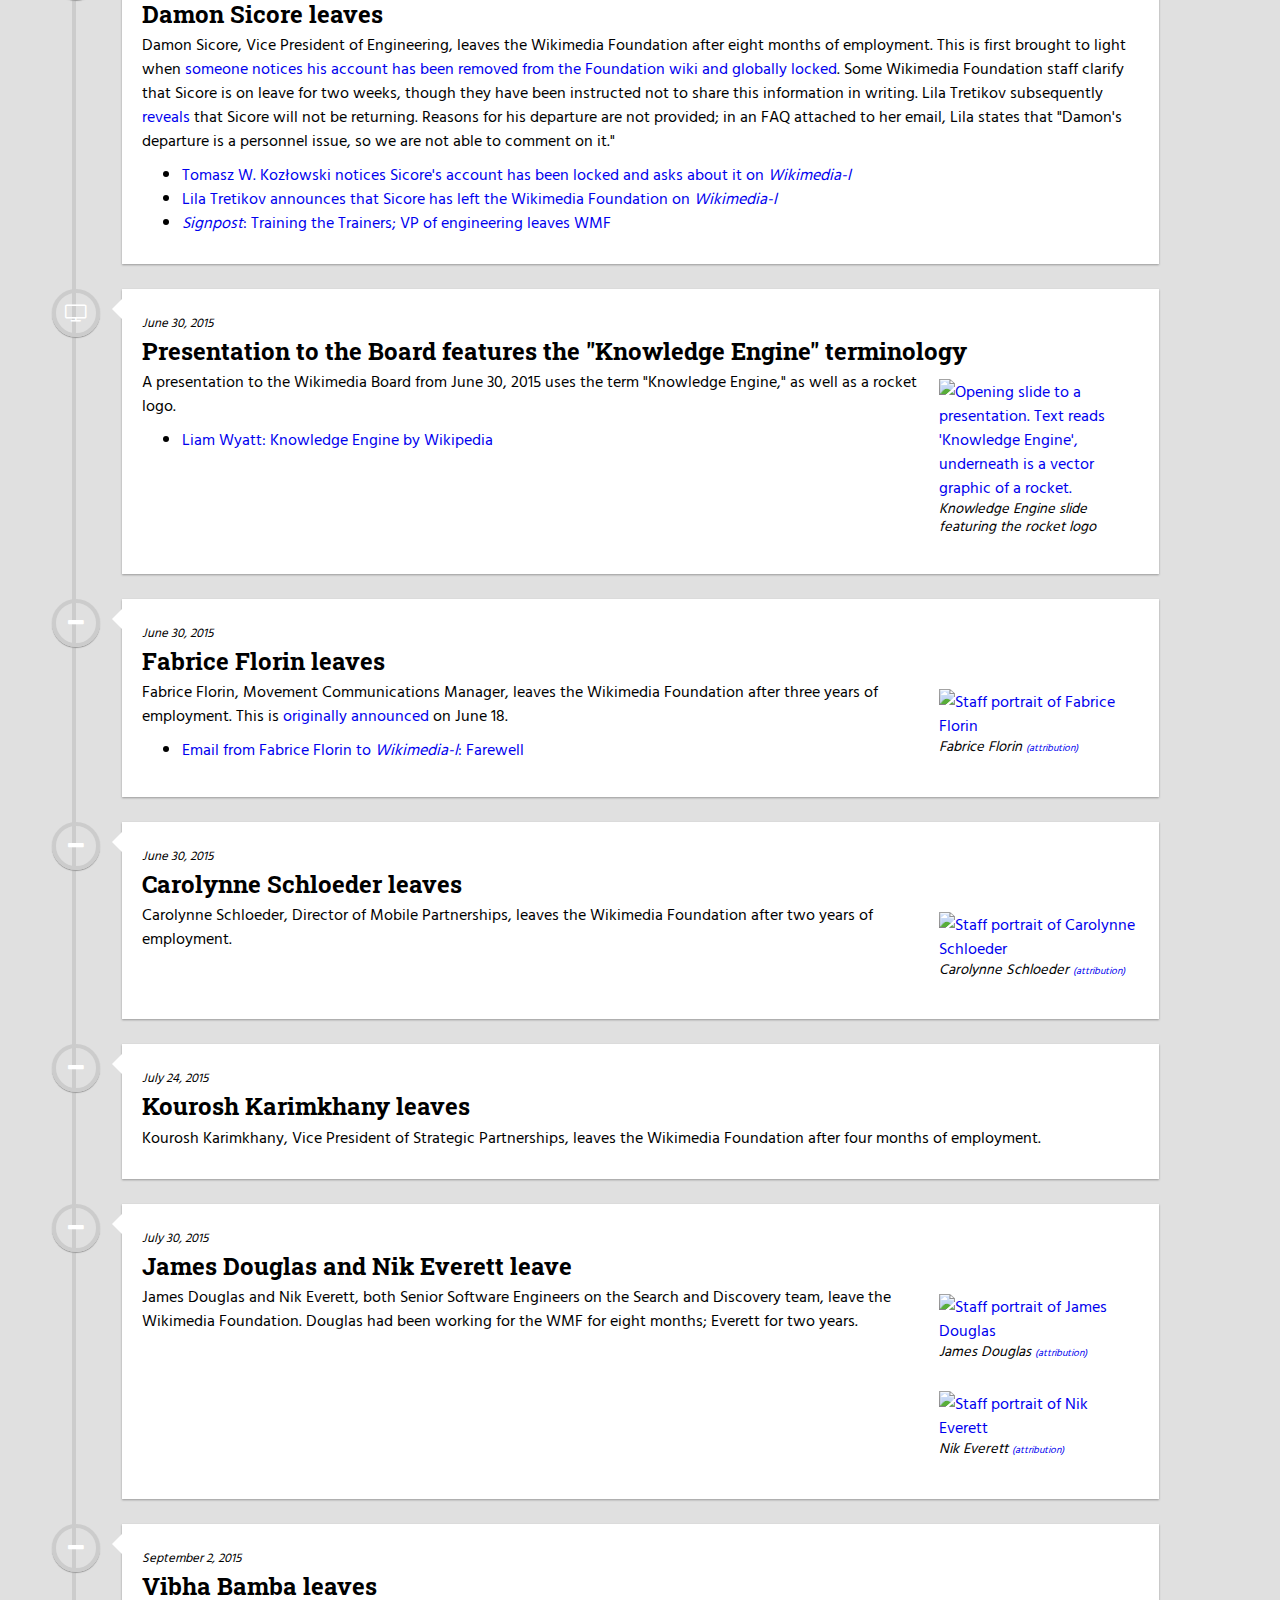
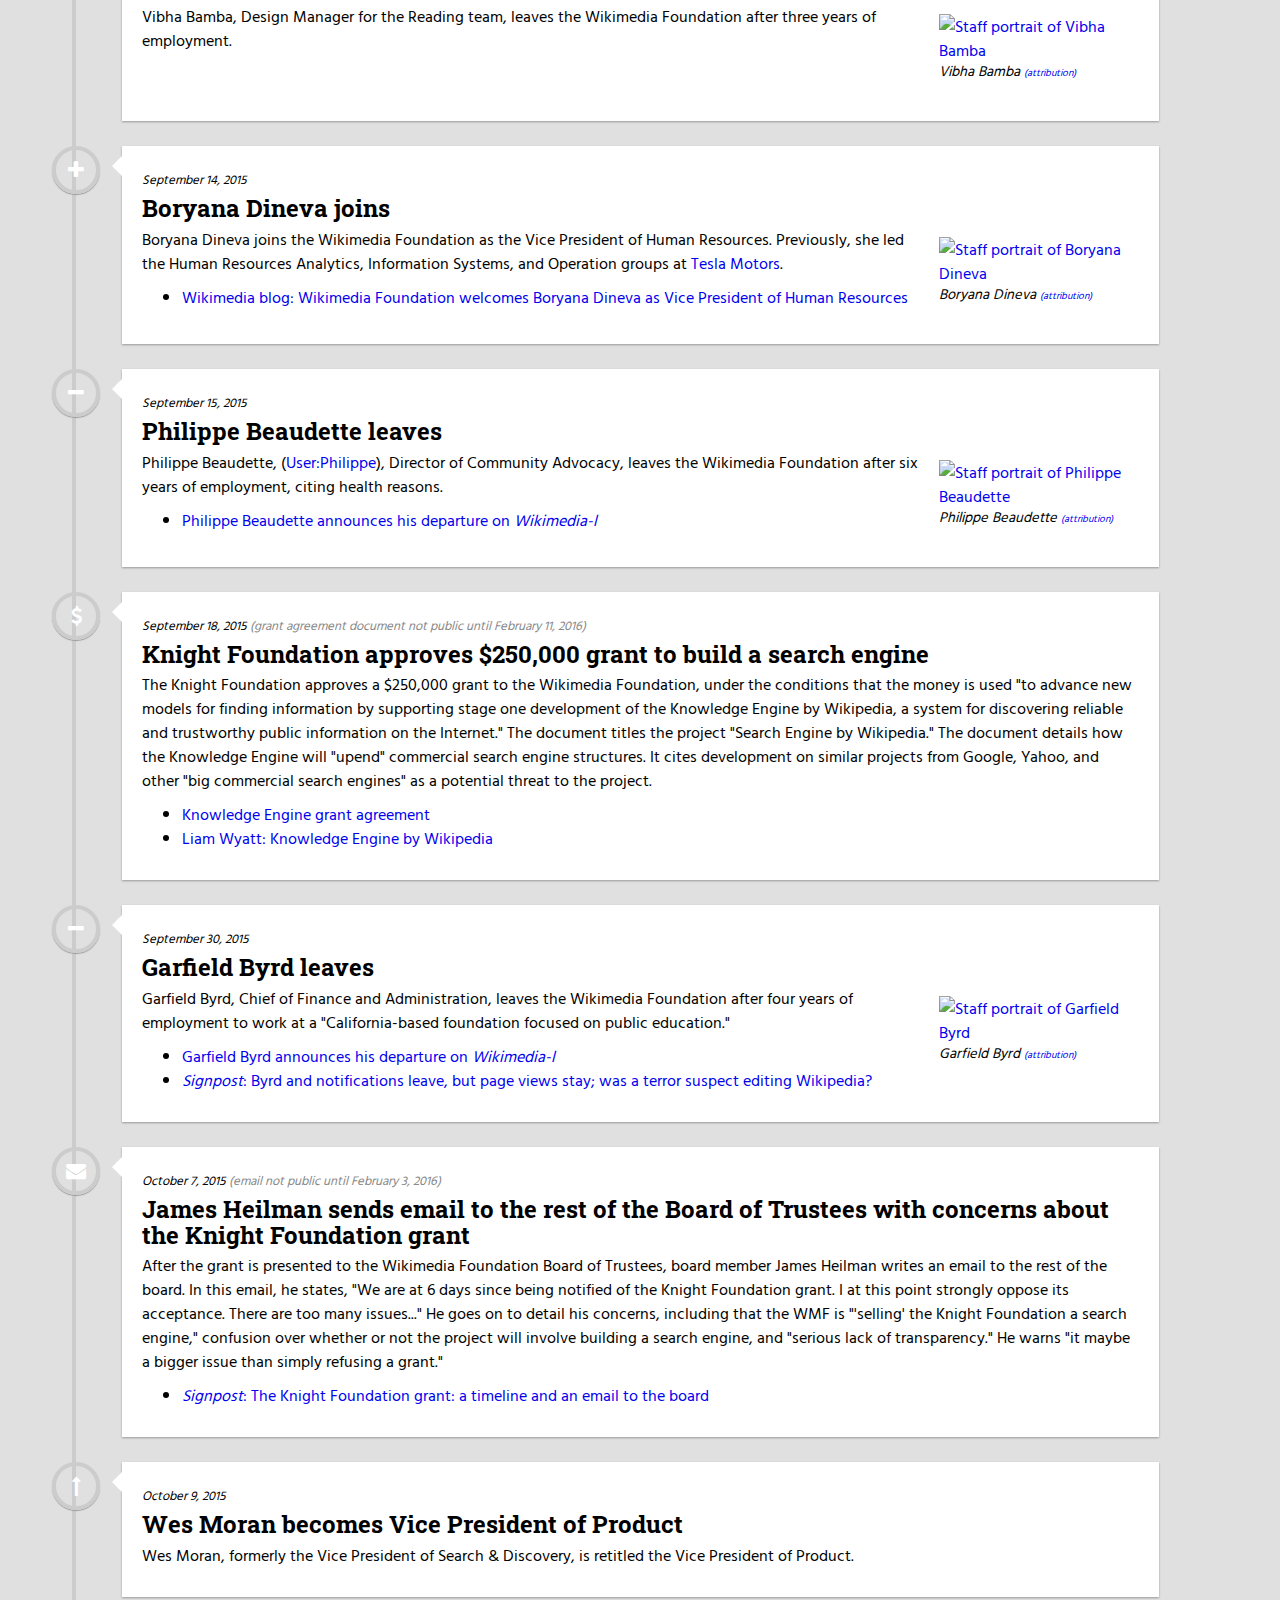
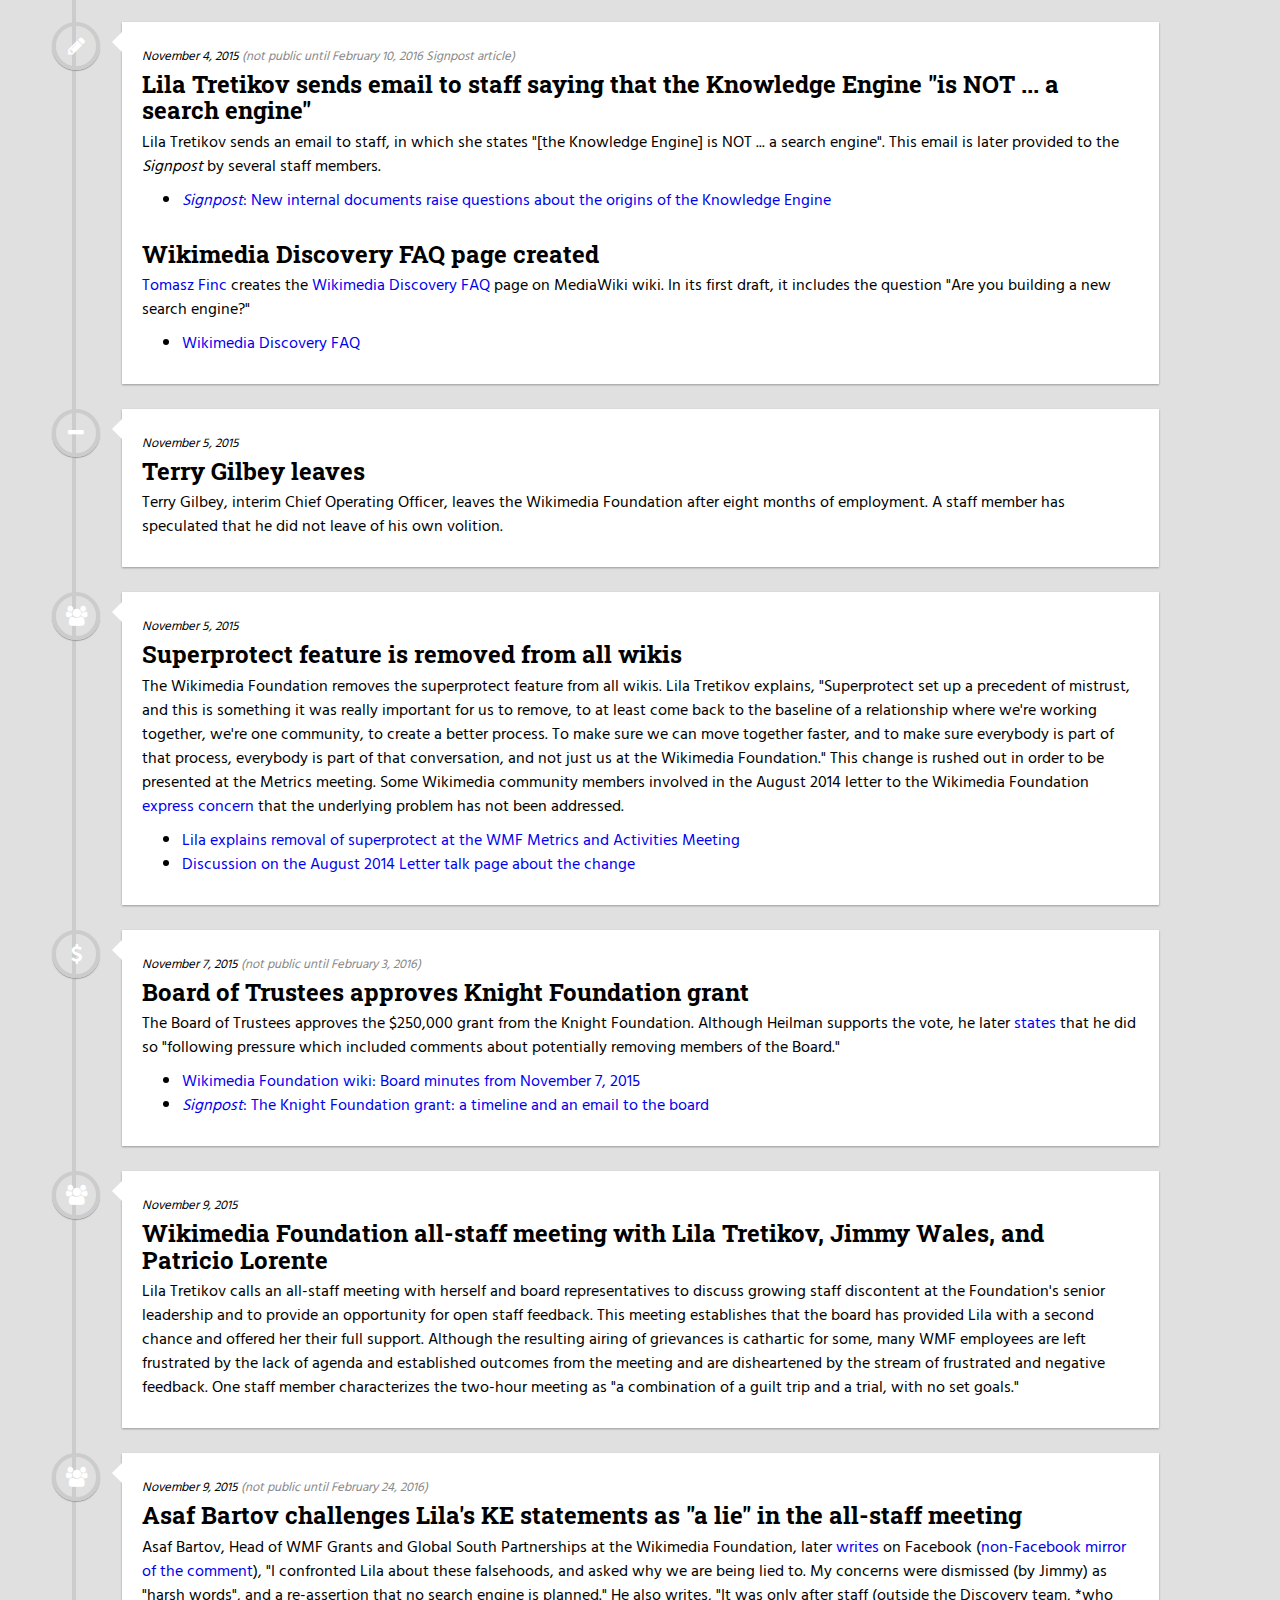
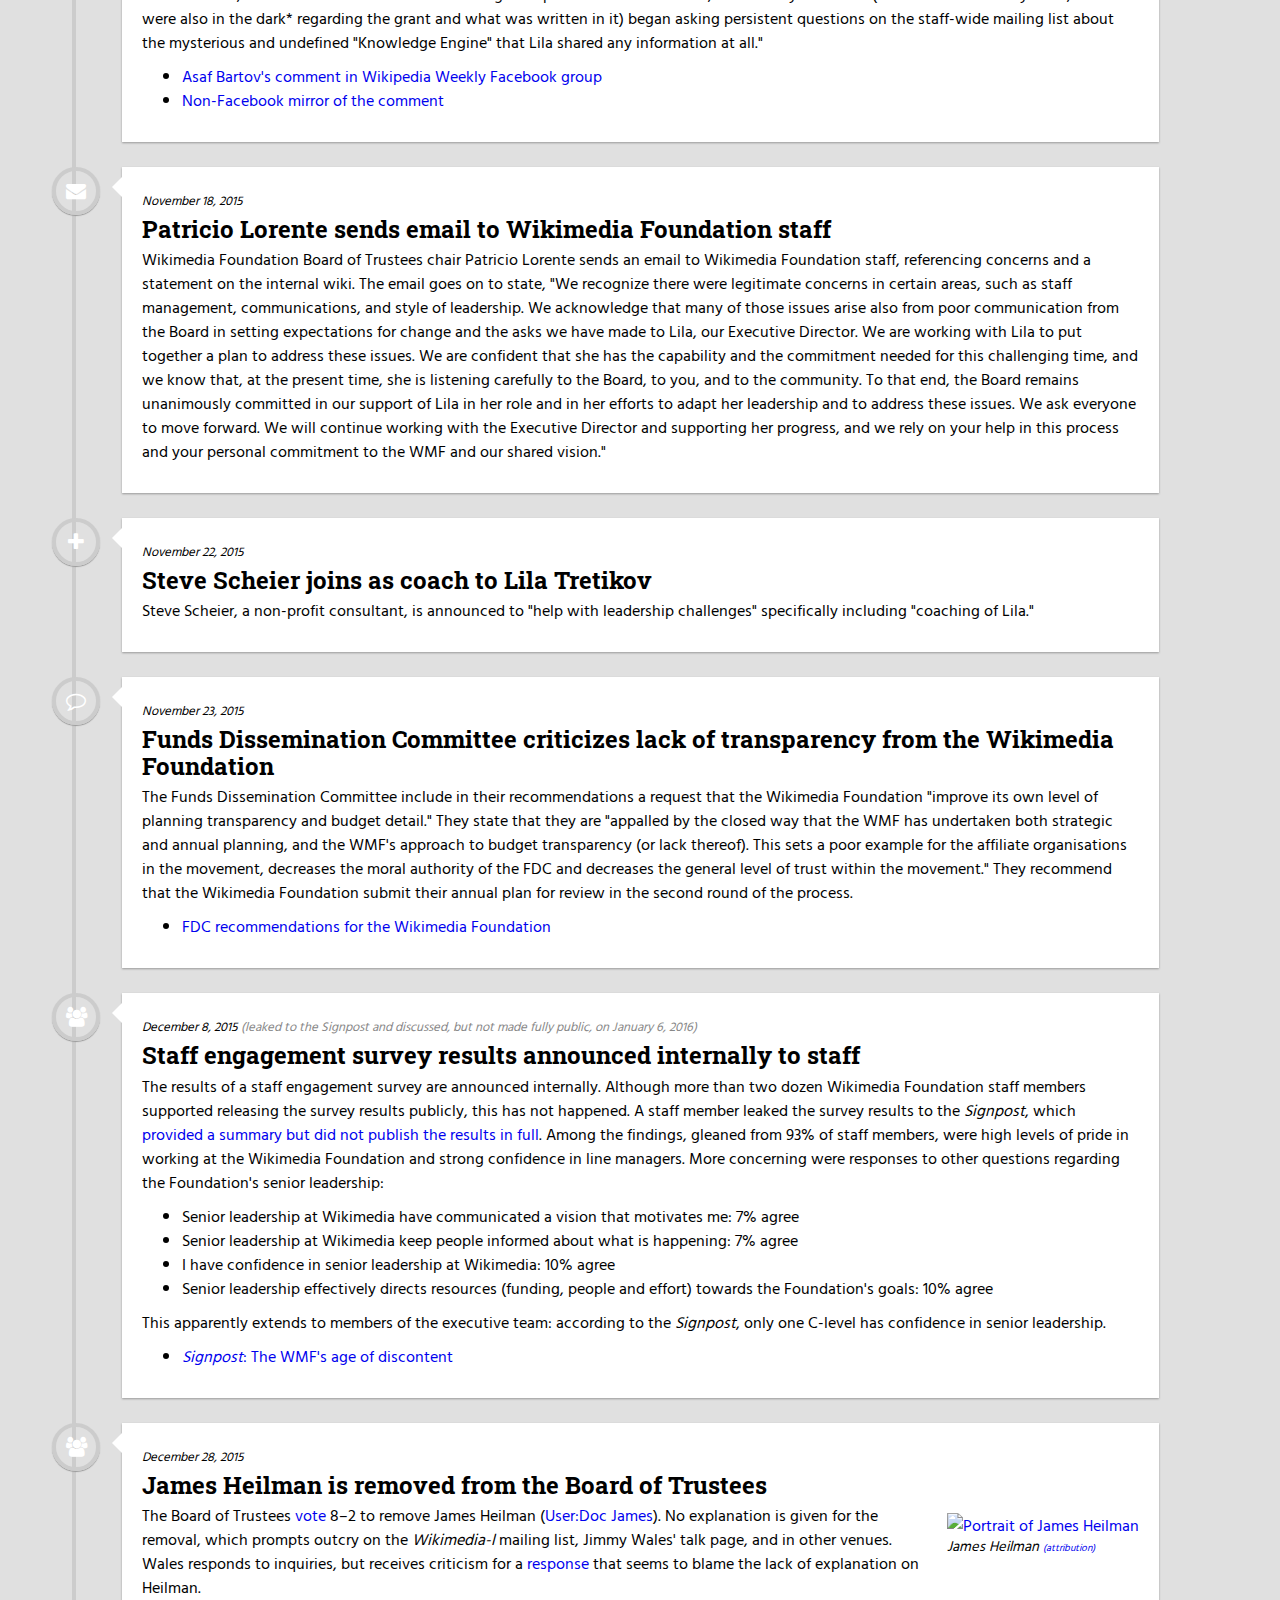
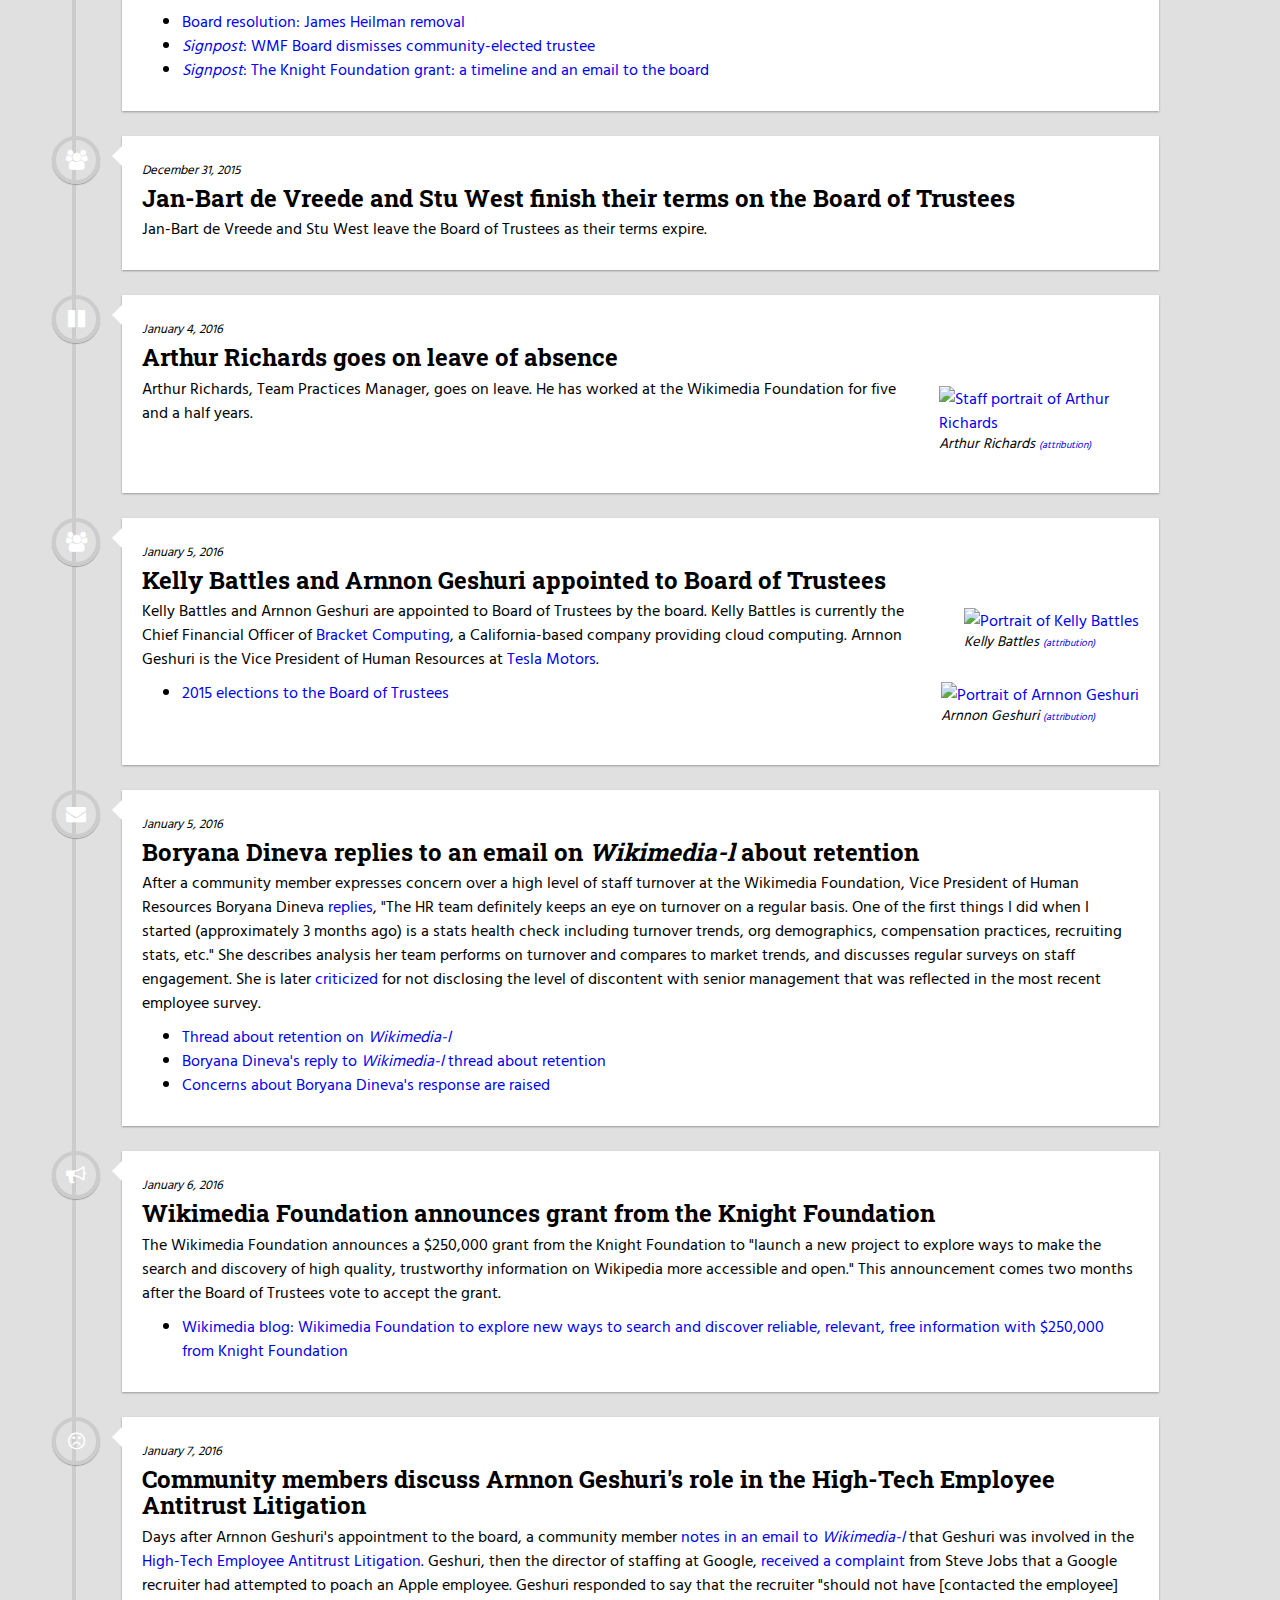
==== commit b3cda2af: "backport some improvements from molly/static-timeline-generator" ====
--- a/index.html
+++ b/index.html
@@ -2,21 +2,26 @@
 <html lang="en" class="no-js">
   <head>
     <meta charset="utf-8" />
-    <title>Wikimedia timeline of recent events</title>
-    <meta name="description" content="A timeline of recent events surrounding the Wikimedia projects">
+    <title>Wikimedia timeline of events, 2014–2016</title>
+    <meta name="description" content="From 2014 to 2016, the Wikimedia Foundation suffered from lack of communication with the editing community, poor transparency, and sudden loss of staff members.">
     <meta name="author" content="Molly White">
+    <meta name="viewport" content="width=device-width, initial-scale=1">
     <link href='https://fonts.googleapis.com/css?family=Roboto+Slab|Hind+Vadodara:400,600' rel='stylesheet' type='text/css'>
     <link rel="stylesheet" href="https://maxcdn.bootstrapcdn.com/font-awesome/4.5.0/css/font-awesome.min.css">
     <link rel="stylesheet" href="css/normalize.css">
     <link rel="stylesheet" href="css/main.css">
     <link rel="icon" type="image/png" href="images/favicon.png">
+    <meta property="og:title" content="Wikimedia timeline of events, 2014–2016" />
+    <meta property="og:type" content="article" />
+    <meta property="og:url" content="http://mollywhite.net/wikimedia-timeline/" />
+    <meta property="og:image" content="http://mollywhite.net/wikimedia-timeline/images/rocket-slide.jpg" />
     <script src="https://ajax.googleapis.com/ajax/libs/jquery/1.11.3/jquery.min.js"></script>
   </head>
   <body>
     <header class="page-header">
-      <h1>Wikimedia timeline of recent events</h1>
-      <p>The Wikimedia Foundation has recently suffered from lack of communication with the editing community, poor transparency, and sudden loss of staff members. Some of these issues center around the recent Wikimedia Discovery efforts, some seem to stem from senior leadership. Unrest and discontent has been visible both within the editing community and the Wikimedia Foundation itself.</p>
-      <p>This timeline has been developed by <a href="https://en.wikipedia.org/wiki/User:GorillaWarfare">Molly White (User:GorillaWarfare)</a>, and compiled and written with immense help from many other people. It was initially published on <time datetime="2016-02-22 12:05">22 February 2016 at 12:05UTC</time>, and will be updated as more events unfold or come to light. It was most recently updated at <time datetime="2016-02-24 12:02">12:02 on 24 February</time>. To suggest a change, <a href="mailto:gorillawarfarewikipedia@gmail.com">email me</a> or <a href="https://github.com/molly/discovery-timeline">submit a pull request</a> on Github.</p>
+      <h1>Wikimedia timeline of events, 2014–2016</h1>
+      <p>During 2014&ndash;2016, the Wikimedia Foundation suffered from lack of communication with the editing community, poor transparency, and sudden loss of staff members. Some of these issues centered around the Wikimedia Discovery efforts, some seemed to stem from senior leadership. Unrest and discontent was visible both within the editing community and the Wikimedia Foundation itself.</p>
+      <p>This timeline was developed by <a href="https://en.wikipedia.org/wiki/User:GorillaWarfare">Molly White (User:GorillaWarfare)</a>, and compiled and written with immense help from many other people. It was initially published on <time datetime="2016-02-22 12:05">22 February 2016 at 12:05UTC</time>, and was updated periodically through <time datetime="2016-03-23 16:42">late March 2016</time>.
     </header>
     <section>
       <div class="timeline-filter-wrapper">
@@ -41,7 +46,7 @@
         </header>
       </div>
       <article class="timeline">
-        <div class="timeline-entry" data-category="['knowledge-engine', 'staff-change', 'lila']">
+        <div class="timeline-entry" data-category="['staff-change', 'lila']">
           <div class="timeline-icon green">
             <i class="fa fa-plus"></i>
           </div>
@@ -94,7 +99,7 @@
           </div>
         </div>
 
-        <div class="timeline-entry" data-category="['unrest', 'lila']">
+        <div class="timeline-entry" data-category="['unrest', 'lila', 'knowledge-engine']">
           <div class="timeline-icon red">
             <i class="fa fa-frown-o"></i>
           </div>
@@ -147,27 +152,6 @@
             <i class="fa fa-minus"></i>
           </div>
           <div class="timeline-description">
-            <span class="timestamp"><time datetime="2014-09-30">September 30, 2014</time></span>
-            <h2><a id="harihareswara-leaves" href="#harihareswara-leaves"><i class="fa fa-link"></i></a>Sumana Harihareswara leaves</h2>
-            <div class="captioned-image image-right landscape">
-              <a href="https://commons.wikimedia.org/wiki/File:Sumana_Harihareswara_021_-_Berlin_2011.jpg">
-                <img src="https://upload.wikimedia.org/wikipedia/commons/thumb/9/92/Sumana_Harihareswara_021_-_Berlin_2011.jpg/320px-Sumana_Harihareswara_021_-_Berlin_2011.jpg"  alt="Staff portrait of Sumana Harihareswara" />
-              </a>
-              <span class="caption">Sumana Harihareswara <span class="attribution-link"><a href="./attribution.html">(attribution)</a></span></span>
-            </div>
-            <p>Sumana Harihareswara, Senior Technical Writer (formerly Engineering Community Manager), leaves the Wikimedia Foundation after three years and eight months of employment.</p>
-            <ul>
-              <li><a href="http://www.harihareswara.net/sumana/2014/09/12/0">Sumana Harihareswara: I'm Leaving My Job At The Wikimedia Foundation (personal blog entry, September 12th 2014)</a></li>
-              <li><a href="https://lists.wikimedia.org/pipermail/wikitech-l/2014-September/078588.html">Email from Sumana Harihareswara to <i>Wikitech-l</i> on September 12th 2014: I'm leaving the Wikimedia Foundation</a></li>
-            </ul>
-          </div>
-        </div>
-
-        <div class="timeline-entry" data-category="['staff-change']">
-          <div class="timeline-icon red">
-            <i class="fa fa-minus"></i>
-          </div>
-          <div class="timeline-description">
             <span class="timestamp"><time datetime="2014-10-03">October 3, 2014</time></span>
             <h2><a id="chay-leaves" href="#chay-leaves"><i class="fa fa-link"></i></a>Terry Chay leaves</h2>
             <div class="captioned-image image-right landscape">
@@ -181,6 +165,23 @@
               <li><a href="http://terrychay.com/article/fair-winds-and-godspeed-me-hearties.shtml#fnref-6021-1">Terry Chay: Fair winds and godspeed, me hearties</a></li>
               <li><a href="https://www.quora.com/What-has-caused-so-many-people-to-leave-jobs-at-the-Wikimedia-Foundation-WMF-in-2015-16/answer/Terry-Chay">Quora response from Terry Chay to "What has caused so many people to leave jobs at the Wikimedia Foundation (WMF) in 2015-16?"</a></li>
             </ul>
+          </div>
+        </div>
+
+        <div class="timeline-entry" data-category="['staff-change', 'unrest']">
+          <div class="timeline-icon red">
+            <i class="fa fa-minus"></i>
+          </div>
+          <div class="timeline-description">
+            <span class="timestamp"><time datetime="2014-10-15">October 15, 2014</time></span>
+            <h2><a id="sharma-leaves" href="#sharma-leaves"><i class="fa fa-link"></i></a>Alolita Sharma leaves</h2>
+            <div class="captioned-image image-right landscape">
+              <a href="https://commons.wikimedia.org/wiki/File:Alolita_Sharma_004_-_Berlin_2011.jpg">
+                <img src="https://upload.wikimedia.org/wikipedia/commons/thumb/f/f0/Alolita_Sharma_004_-_Berlin_2011.jpg/320px-Alolita_Sharma_004_-_Berlin_2011.jpg" alt="Staff portrait of Alolita" />
+              </a>
+              <span class="caption">Alolita Sharma <span class="attribution-link"><a href="./attribution.html">(attribution)</a></span></span>
+            </div>
+            <p>Alolita Sharma, Director of Language Engineering, leaves the Wikimedia Foundation after four years of employment.</p>
           </div>
         </div>
 
@@ -221,7 +222,7 @@
           </div>
         </div>
 
-        <div class="timeline-entry" data-category="['knowledge-engine', 'unrest', 'lila']">
+        <div class="timeline-entry" data-category="['lila']">
           <div class="timeline-icon grey">
             <i class="fa fa-pencil"></i>
           </div>
@@ -262,10 +263,10 @@
             <p>Community Engagement team is created in response to Anasuya Sengupta's upcoming departure. The team is led by Luis Villa, who is promoted to Senior Director of Community Engagement. Siko Bouterse is promoted to Director of Community Resources to lead the Grantmaking team.</p>
             <ul>
               <li><a href="https://lists.wikimedia.org/pipermail/wikimedia-l/2015-February/076853.html">Announcement:A new structure for WMF Community Engagement</a></li>
-            </ul>
-          </div>
-        </div>
-
+              <li><a href="https://lists.wikimedia.org/pipermail/wikimediaannounce-l/2015-February/001050.html">Leaving the Wikimedia Foundation</a></li>
+            </ul>
+          </div>
+        </div>
 
         <div class="timeline-entry" data-category="['knowledge-engine']">
           <div class="timeline-icon grey">
@@ -280,7 +281,24 @@
               <li><a href="https://meta.wikimedia.org/wiki/2015_Strategy/Community_consultation">Meta page: 2015 Strategy/Community consultation</a></li>
             </ul>
           </div>
-        </div>        
+        </div>
+
+        <div class="timeline-entry" data-category="['staff-change']">
+          <div class="timeline-icon red">
+            <i class="fa fa-minus"></i>
+          </div>
+          <div class="timeline-description">
+            <span class="timestamp"><time datetime="2015-03-12">March 12, 2015</time></span>
+            <h2><a id="mcmahon-leaves" href="#mcmahon-leaves"><i class="fa fa-link"></i></a>Chris McMahon leaves</h2>
+            <div class="captioned-image image-right landscape">
+              <a href="https://commons.wikimedia.org/wiki/File:03_Chris_McMahon_-_Wikimedia_Foundation_04.jpg">
+                <img src="https://upload.wikimedia.org/wikipedia/commons/thumb/7/7e/03_Chris_McMahon_-_Wikimedia_Foundation_04.jpg/320px-03_Chris_McMahon_-_Wikimedia_Foundation_04.jpg" alt="Staff portrait of Chris McMahon" />
+              </a>
+              <span class="caption">Chris McMahon <span class="attribution-link"><a href="./attribution.html">(attribution)</a></span></span>
+            </div>
+            <p>Chris McMahon, Quality Assurance Lead Engineer, leaves the Wikimedia Foundation after three years of employment.</p>
+          </div>
+        </div>
 
         <div class="timeline-entry" data-category="['staff-change']">
           <div class="timeline-icon red">
@@ -301,10 +319,10 @@
                 <a href="https://lists.wikimedia.org/pipermail/wikimediaannounce-l/2015-March/001072.html">Gayle Karen Young's departure email to <i>Wikimedia-announce</i> and <i>Wikimedia-l</i></a>
               </li>
               <li>
-                <a href="http://blog.wikimedia.org/2015/03/20/wmf-welcomes-coo/">Wikimedia blog post: Wikimedia Foundation welcomes Terry Gilbey as interim COO; bids farewell to Gayle Karen Young</a>
+                <a href="http://blog.wikimedia.org/2015/03/20/wmf-welcomes-coo/">Wikimedia blog: Wikimedia Foundation welcomes Terry Gilbey as interim COO; bids farewell to Gayle Karen Young</a>
               </li>
               <li>
-                <a href="https://en.wikipedia.org/wiki/Wikipedia:Wikipedia_Signpost/2015-03-18/News_and_notes#The_WMF's_">SUL finalization imminent; executive office shake-ups at the Foundation</a>
+                <a href="https://en.wikipedia.org/wiki/Wikipedia:Wikipedia_Signpost/2015-03-18/News_and_notes#The_WMF.27s_.22C-Suite.22_shake-up"><i>Signpost</i>: The WMF's "C-Suite" shake-up</a>
               </li>
             </ul>
           </div>
@@ -326,6 +344,7 @@
             <p>Anasuya Sengupta, Senior Director of Grantmaking, leaves the Wikimedia Foundation after three years of employment.</p>
             <ul>
               <li><a href="https://lists.wikimedia.org/pipermail/wikimedia-l/2015-February/076853.html">Lila Tretikov email to <i>Wikimedia-l</i>: Announcement: A new  structure for WMF Community Engagement</a></li>
+              <li><a href="https://lists.wikimedia.org/pipermail/wikimediaannounce-l/2015-February/001050.html">Leaving the Wikimedia Foundation</a></li>
             </ul>
           </div>
         </div>
@@ -352,7 +371,7 @@
                 <a href="http://blog.wikimedia.org/2015/03/20/wmf-welcomes-coo/">Wikimedia blog post: Wikimedia Foundation welcomes Terry Gilbey as interim COO; bids farewell to Gayle Karen Young</a>
               </li>
               <li>
-                <a href="https://en.wikipedia.org/wiki/Wikipedia:Wikipedia_Signpost/2015-03-18/News_and_notes#The_WMF's_">SUL finalization imminent; executive office shake-ups at the Foundation</a>
+                <a href="https://en.wikipedia.org/wiki/Wikipedia:Wikipedia_Signpost/2015-03-18/News_and_notes#The_WMF.27s_.22C-Suite.22_shake-up"><i>Signpost</i>: The WMF's "C-Suite" shake-up</a>
               </li>
             </ul>
           </div>
@@ -379,7 +398,7 @@
           </div>
         </div>
 
-        <div class="timeline-entry" data-category="['knowledge-engine', 'unrest', 'lila']">
+        <div class="timeline-entry" data-category="['lila']">
           <div class="timeline-icon grey">
             <i class="fa fa-pencil"></i>
           </div>
@@ -443,7 +462,7 @@
               <span class="caption">Howie Fung <span class="attribution-link"><a href="./attribution.html">(attribution)</a></span></span>
             </div>
             <p>Howie Fung, Director of Product Development, leaves the Wikimedia Foundation after five and a half years of employment.</p>
-              
+
             <div class="sub-entry">
               <h2><a id="pinchuk-leaves" href="#pinchuk-leaves"><i class="fa fa-link"></i></a>Maryana Pinchuk leaves</h2>
               <div class="captioned-image image-right landscape">
@@ -519,7 +538,7 @@
           </div>
         </div>
 
-        <div class="timeline-entry" data-category="['knowledge-engine']">
+        <div class="timeline-entry" data-category="['knowledge-engine', 'unrest']">
           <div class="timeline-icon grey">
             <i class="fa fa-pencil"></i>
           </div>
@@ -540,7 +559,7 @@
           <div class="timeline-description">
             <span class="timestamp"><time datetime="2015-06-05">June 5, 2015</time></span>
             <h2><a id="bot-results" href="#bot-results"><i class="fa fa-link"></i></a>2015 Wikimedia Foundation Board of Trustees election results announced</h2>
-            <p>Dariusz Jemielniak (<a href="https://meta.wikimedia.org/wiki/User:Pundit">User:Pundit</a>), James Heilman (<a href="https://meta.wikimedia.org/wiki/User:Doc_James">User:Doc James</a>), and Denny Vrande&#269;i;&#263; (<a href="https://meta.wikimedia.org/wiki/User:Denny">User:Denny</a>) are elected to the three two-year-long community seats on the Wikimedia Foundation's <a href="https://meta.wikimedia.org/wiki/Wikimedia_Foundation_Board_of_Trustees">Board of Trustees</a>.</p>
+            <p>Dariusz Jemielniak (<a href="https://meta.wikimedia.org/wiki/User:Pundit">User:Pundit</a>), James Heilman (<a href="https://meta.wikimedia.org/wiki/User:Doc_James">User:Doc James</a>), and Denny Vrande&#269;i&#263; (<a href="https://meta.wikimedia.org/wiki/User:Denny">User:Denny</a>) are elected to the three two-year-long community seats on the Wikimedia Foundation's <a href="https://meta.wikimedia.org/wiki/Wikimedia_Foundation_Board_of_Trustees">Board of Trustees</a>.</p>
             <ul>
               <li><a href="https://meta.wikimedia.org/wiki/Wikimedia_Foundation_elections/Board_elections/2015">2015 elections to the Board of Trustees</a></li>
             </ul>
@@ -587,7 +606,7 @@
             <h2><a id="ke-board-pres" href="#ke-board-pres"><i class="fa fa-link"></i></a>Presentation to the Board features the "Knowledge Engine" terminology</h2>
             <div class="captioned-image image-right landscape">
               <a href="http://wittylama.com/2016/02/15/knowledge-engine-by-wikipedia/">
-                <img src="https://wittylama.files.wordpress.com/2016/02/12722459_10156577059655241_1851331260_o.jpg?w=1280" alt="Opening slide to a presentation. Text reads 'Knowledge Engine', underneath is a vector graphic of a rocket." />
+                <img src="./images/rocket-slide.jpg" alt="Opening slide to a presentation. Text reads 'Knowledge Engine', underneath is a vector graphic of a rocket." />
               </a>
               <span class="caption">Knowledge Engine slide featuring the rocket logo</span>
             </div>
@@ -810,7 +829,7 @@
           </div>
         </div>
 
-        <div class="timeline-entry short" data-category="['staff-change']">
+        <div class="timeline-entry short" data-category="['staff-change', 'unrest']">
           <div class="timeline-icon red">
             <i class="fa fa-minus"></i>
           </div>
@@ -860,6 +879,21 @@
             <span class="timestamp"><time datetime="2015-11-09">November 9, 2015</time></span>
             <h2><a id="all-staff" href="#all-staff"><i class="fa fa-link"></i></a>Wikimedia Foundation all-staff meeting with Lila Tretikov, Jimmy Wales, and Patricio Lorente</h2>
             <p>Lila Tretikov calls an all-staff meeting with herself and board representatives to discuss growing staff discontent at the Foundation's senior leadership and to provide an opportunity for open staff feedback. This meeting establishes that the board has provided Lila with a second chance and offered her their full support. Although the resulting airing of grievances is cathartic for some, many WMF employees are left frustrated by the lack of agenda and established outcomes from the meeting and are disheartened by the stream of frustrated and negative feedback. One staff member characterizes the two-hour meeting as "a combination of a guilt trip and a trial, with no set goals."</p>
+          </div>
+        </div>
+
+        <div class="timeline-entry" data-category="['knowledge-engine', 'unrest', 'lila']">
+          <div class="timeline-icon red">
+            <i class="fa fa-users"></i>
+          </div>
+          <div class="timeline-description">
+            <span class="timestamp"><time datetime="2015-11-09">November 9, 2015</time> <span class="note">(not public until <time datetime="2016-02-24">February 24, 2016</time>)</span></span>
+            <h2><a id="bartov-facebook-comment" href="#bartov-facebook-comment"><i class="fa fa-link"></i></a>Asaf Bartov challenges Lila's KE statements as "a lie" in the all-staff meeting</h2>
+            <p>Asaf Bartov, Head of WMF Grants and Global South Partnerships at the Wikimedia Foundation, later <a href="https://www.facebook.com/groups/wikipediaweekly/permalink/962855877095577/?comment_id=963078933739938&reply_comment_id=963113570403141">writes</a> on Facebook (<a href="./etc/bartov-KE-comment.html">non-Facebook mirror of the comment</a>), "I confronted Lila about these falsehoods, and asked why we are being lied to. My concerns were dismissed (by Jimmy) as "harsh words", and a re-assertion that no search engine is planned." He also writes, "It was only after staff (outside the Discovery team, *who were also in the dark* regarding the grant and what was written in it) began asking persistent questions on the staff-wide mailing list about the mysterious and undefined "Knowledge Engine" that Lila shared any information at all."</p>
+            <ul>
+              <li><a href="https://www.facebook.com/groups/wikipediaweekly/permalink/962855877095577/?comment_id=963078933739938&reply_comment_id=963113570403141">Asaf Bartov's comment in Wikipedia Weekly Facebook group</a></li>
+              <li><a href="./etc/bartov-KE-comment.html">Non-Facebook mirror of the comment</a></li>
+            </ul>
           </div>
         </div>
 
@@ -953,7 +987,7 @@
           </div>
         </div>
 
-        <div class="timeline-entry" data-category="['staff-change', 'unrest']">
+        <div class="timeline-entry" data-category="['staff-change']">
           <div class="timeline-icon red">
             <i class="fa fa-pause"></i>
           </div>
@@ -970,7 +1004,7 @@
           </div>
         </div>
 
-        <div class="timeline-entry" data-category="['knowledge-engine', 'staff-change', 'unrest']">
+        <div class="timeline-entry" data-category="['staff-change', 'unrest']">
           <div class="timeline-icon green">
             <i class="fa fa-users"></i>
           </div>
@@ -1007,7 +1041,7 @@
             <ul>
               <li><a href="https://lists.wikimedia.org/pipermail/wikimedia-l/2016-January/080728.html">Thread about retention on <i>Wikimedia-l</i></a></li>
               <li><a href="https://lists.wikimedia.org/pipermail/wikimedia-l/2016-January/080734.html">Boryana Dineva's reply to <i>Wikimedia-l</i> thread about retention</a></li>
-              <li><a href="https://meta.wikimedia.org/wiki/User_talk:LilaTretikov_%28WMF%29#FYI:_Follow-up_question_from_the_metrics_meeting_today">Concerns about Boryana Dineva's response are raised</a></li>            
+              <li><a href="https://meta.wikimedia.org/wiki/User_talk:LilaTretikov_%28WMF%29#FYI:_Follow-up_question_from_the_metrics_meeting_today">Concerns about Boryana Dineva's response are raised</a></li>
             </ul>
           </div>
         </div>
@@ -1024,9 +1058,9 @@
               <li><a href="https://blog.wikimedia.org/2016/01/06/explore-new-ways-to-search-and-discover/">Wikimedia blog: Wikimedia Foundation to explore new ways to search and discover reliable, relevant, free information with $250,000 from Knight Foundation</a></li>
             </ul>
           </div>
-        </div>  
-
-        <div class="timeline-entry" data-category="['knowledge-engine', 'unrest']">
+        </div>
+
+        <div class="timeline-entry" data-category="['unrest']">
           <div class="timeline-icon red">
             <i class="fa fa-frown-o"></i>
           </div>
@@ -1050,7 +1084,7 @@
             <h2><a id="all-hands-2016" href="#all-hands-2016"><i class="fa fa-link"></i></a>Wikimedia Foundation Staff All-Hands meeting</h2>
             <p>The WMF Staff All-Hands meeting is held. This meeting is organized by staff members outside of Human Resources, which is unusual.</p>
           </div>
-        </div>  
+        </div>
 
         <div class="timeline-entry" data-category="['knowledge-engine']">
           <div class="timeline-icon grey">
@@ -1064,7 +1098,7 @@
               <li><a href="https://meta.wikimedia.org/wiki/2016_Strategy/FAQ">Meta: 2016 Strategy/FAQ</a></li>
             </ul>
           </div>
-        </div>    
+        </div>
 
         <div class="timeline-entry" data-category="['unrest', 'lila']">
           <div class="timeline-icon red">
@@ -1075,14 +1109,16 @@
             <h2><a id="hocutt-question" href="#hocutt-question"><i class="fa fa-link"></i></a>Frances Hocutt speaks up about staff engagement survey at the Metrics meeting</h2>
             <p>At the January Metrics meeting, software developer Frances Hocutt speaks up to ask why the high level of discontent with senior leadership reflected in the staff engagement survey is not being discussed. Senior Research Scientist Aaron Halfaker <a href="https://meta.wikimedia.org/wiki/Talk:WMF_Metrics_and_activities_meetings/2016-01#Follow-up_from_live_question_re._engagement_survey">follows up</a> on the Metrics meeting talk page and <a href="https://meta.wikimedia.org/wiki/User_talk:LilaTretikov_%28WMF%29#FYI:_Follow-up_question_from_the_metrics_meeting_today">posts on Lila Tretikov's talk page</a> to attempt to get a response to the question. Tretikov says she will ask to follow up, but the question goes unanswered.</p>
             <ul>
+              <li><a href="https://www.youtube.com/watch?v=GpZOx1Mzmuk&feature=youtu.be&t=56m">Video of Hocutt speaking at the WMF Metrics and Activities Meeting on January 2016</a></li>
+              <li><a href="https://meta.wikimedia.org/wiki/User:Thehelpfulone/Frances">Transcript of Hocutt's question and Tretikov's reply</a></li>
               <li><a href="https://meta.wikimedia.org/wiki/2016_Strategy/FAQ">Meta: 2016 Strategy/FAQ</a></li>
               <li><a href="https://meta.wikimedia.org/wiki/Talk:WMF_Metrics_and_activities_meetings/2016-01#Follow-up_from_live_question_re._engagement_survey">Aaron Halfaker's post on the Metrics meeting talk page</a></li>
               <li><a href="https://meta.wikimedia.org/wiki/User_talk:LilaTretikov_%28WMF%29#FYI:_Follow-up_question_from_the_metrics_meeting_today">Aaron Halfaker's post on Lila Tretikov's talk page</a></li>
             </ul>
           </div>
-        </div>  
-
-        <div class="timeline-entry" data-category="['knowledge-engine', 'unrest']">
+        </div>
+
+        <div class="timeline-entry" data-category="['unrest']">
           <div class="timeline-icon red">
             <i class="fa fa-frown-o"></i>
           </div>
@@ -1098,7 +1134,7 @@
               <li><a href="http://www.bbc.com/news/technology-35411208"><i>BBC</i>: Wikipedia editors sign vote of no confidence</a></li>
             </ul>
           </div>
-        </div>  
+        </div>
 
         <div class="timeline-entry" data-category="['unrest']">
           <div class="timeline-icon grey">
@@ -1112,7 +1148,7 @@
               <li><a href="https://lists.wikimedia.org/pipermail/wikimedia-l/2016-January/081289.html">Florence Devouard's email to <i>Wikimedia-l</i></a></li>
             </ul>
           </div>
-        </div>  
+        </div>
 
         <div class="timeline-entry" data-category="['knowledge-engine', 'unrest']">
           <div class="timeline-icon red">
@@ -1128,7 +1164,7 @@
           </div>
         </div>
 
-        <div class="timeline-entry" data-category="['knowledge-engine', 'unrest']">
+        <div class="timeline-entry" data-category="['unrest']">
           <div class="timeline-icon grey">
             <i class="fa fa-envelope-o"></i>
           </div>
@@ -1143,7 +1179,7 @@
           </div>
         </div>
 
-        <div class="timeline-entry" data-category="['knowledge-engine', 'staff-change', 'unrest']">
+        <div class="timeline-entry" data-category="['staff-change', 'unrest']">
           <div class="timeline-icon red">
             <i class="fa fa-users"></i>
           </div>
@@ -1158,7 +1194,7 @@
           </div>
         </div>
 
-        <div class="timeline-entry" data-category="['knowledge-engine', 'unrest', 'lila']">
+        <div class="timeline-entry" data-category="['unrest', 'lila']">
           <div class="timeline-icon red">
             <i class="fa fa-frown-o"></i>
           </div>
@@ -1172,7 +1208,7 @@
           </div>
         </div>
 
-        <div class="timeline-entry" data-category="['knowledge-engine', 'unrest', 'lila']">
+        <div class="timeline-entry" data-category="['unrest', 'lila']">
           <div class="timeline-icon red">
             <i class="fa fa-frown-o"></i>
           </div>
@@ -1211,7 +1247,7 @@
           </div>
         </div>
 
-        <div class="timeline-entry" data-category="['knowledge-engine', 'staff-change']">
+        <div class="timeline-entry" data-category="['staff-change']">
           <div class="timeline-icon green">
             <i class="fa fa-users"></i>
           </div>
@@ -1245,21 +1281,21 @@
           </div>
         </div>
 
-        <div class="timeline-entry" data-category="['knowledge-engine', 'unrest', 'lila']">
+        <div class="timeline-entry" data-category="['unrest', 'lila']">
           <div class="timeline-icon red">
             <i class="fa fa-frown-o"></i>
           </div>
           <div class="timeline-description">
             <span class="timestamp"><time datetime="2016-02-01">February 1, 2016</time></span>
             <h2><a id="hocutt-intimidation" href="#hocutt-intimidation"><i class="fa fa-link"></i></a>Frances Hocutt replies to thread about employee intimidation</h2>
-            <p>Frances Hocutt, a software developer for the Wikimedia Foundation, <a href="https://meta.wikimedia.org/w/index.php?title=User_talk:LilaTretikov_(WMF)&oldid=15301530#Employee_communications">responds</a> to a thread containing concerns about employee intimidation at the Wikimedia Foundation. She says, "I have taken great care to speak with civility during these months of conflict, particularly when I have spoken in public. I have also expressed my concerns about the potential for retaliation to my manager and to HR. I have been repeatedly assured that <b>I</b> have nothing to worry about due to the care I take with my words, but the specific standards that are being used to define 'aggressive', 'unprofessional', and 'uncivil' are still unclear to me. I hear my colleagues' concerns and see some of them being censured for speaking in ways that I have found sharply critical but still fundamentally honest and civil, and I worry that someday I will be the one who is suddenly found to have stepped over lines which were previously invisible or unspoken. I fear that even making this reply with my volunteer account will be considered 'unprofessional': it is both critical and public, and no clarification has been given yet on the question of what constitutes 'professional' usage of our staff and volunteer accounts." Her edit summary is, "reply to Pine: I'm still afraid." There has been no response from Tretikov.</p>
+            <p>Frances Hocutt, a software developer for the Wikimedia Foundation, <a href="https://meta.wikimedia.org/w/index.php?title=User_talk:LilaTretikov_(WMF)&oldid=15301530#Employee_communications">responds</a> to a thread containing concerns about employee intimidation at the Wikimedia Foundation saying, "I have taken great care to speak with civility during these months of conflict, particularly when I have spoken in public. I have also expressed my concerns about the potential for retaliation to my manager and to HR. I have been repeatedly assured that <b>I</b> have nothing to worry about due to the care I take with my words, but the specific standards that are being used to define 'aggressive', 'unprofessional', and 'uncivil' are still unclear to me. I hear my colleagues' concerns and see some of them being censured for speaking in ways that I have found sharply critical but still fundamentally honest and civil, and I worry that someday I will be the one who is suddenly found to have stepped over lines which were previously invisible or unspoken. I fear that even making this reply with my volunteer account will be considered 'unprofessional': it is both critical and public, and no clarification has been given yet on the question of what constitutes 'professional' usage of our staff and volunteer accounts." The edit summary is, "reply to Pine: I'm still afraid." There has been no response from Tretikov.</p>
             <ul>
               <li><a href="https://meta.wikimedia.org/w/index.php?title=User_talk:LilaTretikov_(WMF)&oldid=15301530#Employee_communications">Meta post by Frances Hocutt: User talk:LilaTretikov (WMF)#Employee communications</a></li>
             </ul>
           </div>
         </div>
 
-        <div class="timeline-entry" data-category="['lila', 'knowledge-engine', 'unrest']">
+        <div class="timeline-entry" data-category="['lila', 'unrest']">
           <div class="timeline-icon red">
             <i class="fa fa-envelope"></i>
           </div>
@@ -1274,7 +1310,7 @@
           </div>
         </div>
 
-        <div class="timeline-entry" data-category="['staff-change', 'unrest']">
+        <div class="timeline-entry" data-category="['staff-change']">
           <div class="timeline-icon red">
             <i class="fa fa-minus"></i>
           </div>
@@ -1296,7 +1332,7 @@
           </div>
         </div>
 
-        <div class="timeline-entry" data-category="['staff-change', 'unrest']">
+        <div class="timeline-entry" data-category="['staff-change']">
           <div class="timeline-icon red">
             <i class="fa fa-minus"></i>
           </div>
@@ -1364,9 +1400,9 @@
           <div class="timeline-description">
             <span class="timestamp"><time datetime="2016-02-12">February 12, 2016</time></span>
             <h2><a id="ke-cost-estimate" href="#ke-cost-estimate"><i class="fa fa-link"></i></a>James Heilman states that cost estimates provided to the board for the Knowledge Engine were in the "10s of millions range and were still likely conservative"</h2>
-            <p>James Heilman <a href="https://www.facebook.com/groups/wikipediaweekly/permalink/956660811048417/?comment_id=956770694370762&reply_comment_id=956932567687908&comment_tracking=%7B%22tn%22%3A%22R7%22%7D">writes</a> on Facebook (<a href="./etc/heilman-KE-comment.html">non-Facebook mirror of the comment</a>), "there are more complete estimates of costs that both you and I saw that were for all four stages of this project. These estimates were in the 10s of millions range and were still likely conservative. Yes I agree that a global search engine is going to cost more than 2.5M and cost estimates were well above that." He later mentions $32 million as a proposed amount.</p>
-            <ul>
-              <li><a href="https://www.facebook.com/groups/wikipediaweekly/permalink/956660811048417/?comment_id=956770694370762&reply_comment_id=956932567687908&comment_tracking=%7B%22tn%22%3A%22R7%22%7D">James Heilman's comment in Wikipedia Weekly Facebook group</a></li>
+            <p>James Heilman <a href="https://www.facebook.com/groups/wikipediaweekly/permalink/956660811048417/?comment_id=956770694370762&reply_comment_id=956932567687908">writes</a> on Facebook (<a href="./etc/heilman-KE-comment.html">non-Facebook mirror of the comment</a>), "there are more complete estimates of costs that both you and I saw that were for all four stages of this project. These estimates were in the 10s of millions range and were still likely conservative. Yes I agree that a global search engine is going to cost more than 2.5M and cost estimates were well above that." He later mentions $32 million as a proposed amount.</p>
+            <ul>
+              <li><a href="https://www.facebook.com/groups/wikipediaweekly/permalink/956660811048417/?comment_id=956770694370762&reply_comment_id=956932567687908">James Heilman's comment in Wikipedia Weekly Facebook group</a></li>
               <li><a href="./etc/heilman-KE-comment.html">Non-Facebook mirror of the comment</a></li>
               <li><a href="http://wittylama.com/2016/02/15/knowledge-engine-by-wikipedia/">Liam Wyatt: Knowledge Engine by Wikipedia</a></li>
             </ul>
@@ -1394,7 +1430,7 @@
           </div>
         </div>
 
-        <div class="timeline-entry" data-category="['staff-change', 'unrest']">
+        <div class="timeline-entry" data-category="['staff-change']">
           <div class="timeline-icon red">
             <i class="fa fa-minus"></i>
           </div>
@@ -1490,13 +1526,7 @@
           <div class="timeline-description">
             <span class="timestamp"><time datetime="2016-02-17">February 17, 2016</time></span>
             <h2><a id="hocutt-leave" href="#hocutt-leave"><i class="fa fa-link"></i></a>Frances Hocutt goes on leave</h2>
-            <div class="captioned-image image-right landscape">
-              <a href="https://commons.wikimedia.org/wiki/File:Hocutt,_Frances_March_2015.jpg">
-                <img src="https://upload.wikimedia.org/wikipedia/commons/0/01/Hocutt%2C_Frances_March_2015.jpg" alt="Staff portrait of Frances Hocutt" />
-              </a>
-              <span class="caption">Frances Hocutt <span class="attribution-link"><a href="./attribution.html">(attribution)</a></span></span>
-            </div>
-            <p>Frances Hocutt, software engineer, goes on leave from the Wikimedia Foundation. In her public email, she writes that her leave is "due in part to stress caused by the recent uncertainty and organizational departures."</p>
+            <p>Frances Hocutt, software engineer, goes on leave from the Wikimedia Foundation, saying in a public email that the leave is "due in part to stress caused by the recent uncertainty and organizational departures."</p>
             <ul>
               <li><a href="https://lists.wikimedia.org/pipermail/wikitech-l/2016-February/084826.html">Email from Frances Hocutt to <i>Wikitech-l</i>: Medical leave</a></li>
             </ul>
@@ -1544,6 +1574,50 @@
 
         <div class="timeline-entry" data-category="['lila', 'knowledge-engine', 'unrest']">
           <div class="timeline-icon red">
+            <i class="fa fa-envelope"></i>
+          </div>
+          <div class="timeline-description">
+            <span class="timestamp"><time datetime="2016-02-18">February 18, 2016</time></span>
+            <h2><a id="open-letter-responses" href="#open-letter-responses"><i class="fa fa-link"></i></a>People respond to "An Open Letter to Wikimedia Foundation BoT" email to <i>Wikimedia-l</i></h2>
+            <p>Dariusz Jemielniak, member of the Board of Trustees, <a href="https://lists.wikimedia.org/pipermail/wikimedia-l/2016-February/081972.html">replies</a> to Ivri's message. In his message, he praises the Wikimedia Foundation for submitting its Annual Plan to the Annual Plan Grants system, despite the FDC's criticisms. He also states, "There is way too much blaming/bashing/sour expectations working both ways - we almost forget how unique we are, irrespective of many slips and avoidable failures we make (and WMF  is definitely leading here, too! ;)"
+            <p>Ori Livneh, Principal Software Engineer at the Wikimedia Foundation, <a href="https://lists.wikimedia.org/pipermail/wikimedia-l/2016-February/081977.html">replies</a> to Jemielniak. He outlines some successes of the engineering teams at the Wikimedia Foundation, then says, "This is happening in spite of -- not thanks to -- dysfunction at the top. If you don't believe me, all you have to do is wait: an exodus of people from Engineering won't be long now. Our initial astonishment at the Board's unwillingness to acknowledge and address this dysfunction is wearing off. The slips and failures are not generalized and diffuse. They are local and specific, and their location has been indicated to you repeatedly."</p>
+            <p>Moiz Syed, Design Manager at the Wikimedia Foundation, <a href="https://lists.wikimedia.org/pipermail/wikimedia-l/2016-February/081979.html">responds</a> to Livneh's comment on Jemielnek's sentence about "sour expectations" to say, "That line from Dariusz disappointed me to, but I just chalked it up to just another case of a board member downplaying community/staff concerns and plea for help."</p>
+            <p>Dan Andreescu, Software Engineer at the Wikimedia Foundation, <a href="https://lists.wikimedia.org/pipermail/wikimedia-l/2016-February/081981.html">writes</a>, "I hope people have the presence of mind, like you say - despite the dysfunction at the top, to stay and talk things out among each other.  And to realize that the dysfunction at the top does not *really* matter."</p>
+            <p>Asaf Bartov, Head of WMF Grants and Global South Partnerships at the Wikimedia Foundation, <a href="https://lists.wikimedia.org/pipermail/wikimedia-l/2016-February/081986.html">responds</a>, "Dariusz, I disagree with you: this *is* a time for "negativity".  We have been laboring under significant dysfunction for more than a year now, and are now in crisis.  We are losing precious colleagues, time, money, *even more* community trust than we had previously squandered, and health (literally; the board HR committee has been sent some details).... Please act.  If for some reason the board cannot act, please state that reason.  Signal to us, community and staff, by concrete words if not by deeds, that you understand the magnitude of the problem."</p>
+            <p>Edward Galvez, Survey Specialist at the Wikimedia Foundation, <a href="https://lists.wikimedia.org/pipermail/wikimedia-l/2016-February/081988.html">echoes</a> those calling for Board action: "Second Asaf and Sydney. Please take these concerns seriously. If you truly *respect* us and this movement, please act."</p>
+            <p>Lila Tretikov <a href="https://lists.wikimedia.org/pipermail/wikimedia-l/2016-February/081991.html">responds</a>. Her email, in full, reads, "For a few 2015 accomplishments by the product/technical teams you can see them listed here: <a href="https://meta.wikimedia.org/wiki/2015_Wikimedia_Foundation_Product_and_Technology_Highlights" style="word-wrap: break-word">https://meta.wikimedia.org/wiki/2015_Wikimedia_Foundation_Product_and_Technology_Highlights"</a></p>
+            <p>Brion Vibber, Lead Software Architect at the Wikimedia Foundation, <a href="https://lists.wikimedia.org/pipermail/wikimedia-l/2016-February/081993.html">asks</a>, "What is the board doing, going forward, to stem the tide of staff resignations?"</p>
+            <p>Gayle Karen Young, former Chief Talent and Culture Officer at the Wikimedia Foundation, <a href="https://lists.wikimedia.org/pipermail/wikimedia-l/2016-February/082025.html">replies</a> to Andreescu, "People will leave despite how much they love a place, its mission, and its volunteers at the point it becomes too painful for them to stay.... I have been watching, even in pain and at a distance, the enormous toll it takes for people to go in day after day and keep doing their work when they have felt unsupported and unheard by the leadership, the board, and the movement, and uncertain of the strategy of the organization - and even worse, characterized as being the wrong people on the bus, so to speak - that this turnover is "normal" and part of leadership transition. This is not normal."</p>
+            <p>Delphine Ménard (<a href="https://meta.wikimedia.org/wiki/User:Notafish">User:notafish</a>), former Chapters Coordinator at the Wikimedia Foundation and former member of the Funds Dissemination Committee, <a href="https://lists.wikimedia.org/pipermail/wikimedia-l/2016-February/082048.html">responds</a> on <i>Wikimedia-l</i>. In her email, she writes, "I believe that this is what is missing today. Boldness. Boldness does not only translate in taking (un)calculated risks, it also comes in the capacity of admitting failure.... I'll tell you where I think we, as an organisation, have failed. It was already a long time ago, when we started to talk about efficiency. When the Foundation started working and acting like an American Global Corporation, and stopped cherishing our diversity and leverage it to do that thing we once all dreamed of "taking over the world"." </p>
+            <p>Dan Andreescu later <a href="https://lists.wikimedia.org/pipermail/wikimedia-l/2016-February/082052.html">replies</a> to say, "I sincerely apologize for minimizing that pain, it was not my intention but I can see how what I wrote can be seen this way.  This is not normal, and even if it was normal, it would still be awful."</p>
+            <p>Siko Bouterse, former Director of Community Resources <a href="https://lists.wikimedia.org/pipermail/wikimedia-l/2016-February/082065.html">writes</a>, "I need to believe that the power of the collective leadership that so many volunteers and staff are showing here will ultimately be strong enough to ensure that the Wikimedia Foundation has the leadership that its mission deserves."</p>
+            <p>James Alexander, Manager of Trust &amp; Safety at the Wikimedia Foundation, <a href="https://lists.wikimedia.org/pipermail/wikimedia-l/2016-February/082101.html">replies</a> in the context of a dicussion about the speed of board responses, "Waiting a month, or two, or 3... to rethink decisions that were very clearly going to explode like this... eventually we start to think that you're not making a decision or that you're trying desperately to avoid it and hope everything just goes away despite the reality of the situation."
+            <p>Brion Vibber <a href="https://lists.wikimedia.org/pipermail/wikimedia-l/2016-February/082108.html">writes</a> in reply to an email discussing WMF successes, "I suppose I should be clearer: it is my contention that it is largely the people advocating for and implementing the improvements you cite that we are losing due to the management crisis."</p>
+            <p>Lila Tretikov <a href="https://lists.wikimedia.org/pipermail/wikimedia-l/2016-February/082114.html">sends a message</a> that includes, "As I am sure you practice all too often in your own professional life this is required in a professional role: to take the heat and the arrows when something goes wrong, and to give away credit for what goes right. I would not have it any other way, but it is something people all too often ignore or forget."</p>
+            <p>Marc Pelletier, former Operations Engineer at the Wikimedia Foundation, <a href="https://lists.wikimedia.org/pipermail/wikimedia-l/2016-February/082115.html">replies</a> to Tretikov, "That is... downright brilliant.  Pretend to be caring and responsible, while at the same time make an underhanded implication that the people who left are villains and that you are a poor victim for being unable to speak the Truth.  I hope you choke on shame for having the gall to even so much suggest that pillars of the staff and community like Siko, Luis, and Anna left for any reason other than your "exemplary" leadership.... If you have a single iota of integrity, please leave now before more of the foundation crumbles around you.  Even if you were perfectly correct in all you did and everyone else was perfectly wrong, any supposed leader that has no trust from at least 93% of their staff should realize that - if nothing else - they are a bad fit and cannot possibly salvage the situation."</p>
+            <ul>
+              <li><a href="https://lists.wikimedia.org/pipermail/wikimedia-l/2016-February/081972.html">Email from Dariusz Jemielniak to <i>Wikimedia-l</i> on Feb 18 at 12:47UTC</a></li>
+              <li><a href="https://lists.wikimedia.org/pipermail/wikimedia-l/2016-February/081977.html">Email from Ori Livneh to <i>Wikimedia-l</i> on Feb 18 at 18:33UTC</a></li>
+              <li><a href="https://lists.wikimedia.org/pipermail/wikimedia-l/2016-February/081979.html">Email from Moiz Syed to <i>Wikimedia-l</i> on Feb 18 at 18:48UTC</a></li>
+              <li><a href="https://lists.wikimedia.org/pipermail/wikimedia-l/2016-February/081981.html">Email from Dan Andreescu to <i>Wikimedia-l</i> on Feb 18 at 18:55UTC</a></li>
+              <li><a href="https://lists.wikimedia.org/pipermail/wikimedia-l/2016-February/081986.html">Email from Dan Andreescu to <i>Wikimedia-l</i> on Feb 18 at 19:54UTC</a></li>
+              <li><a href="https://lists.wikimedia.org/pipermail/wikimedia-l/2016-February/081988.html">Email from Edward Galvez to <i>Wikimedia-l</i> on Feb 18 at 19:56UTC</a></li>
+              <li><a href="https://lists.wikimedia.org/pipermail/wikimedia-l/2016-February/081991.html">Email from Lila Tretikov to <i>Wikimedia-l</i> on Feb 18 at 20:07UTC</a></li>
+              <li><a href="https://lists.wikimedia.org/pipermail/wikimedia-l/2016-February/081993.html">Email from Brion Vibber to <i>Wikimedia-l</i> on Feb 18 at 20:16UTC</a></li>
+              <li><a href="https://lists.wikimedia.org/pipermail/wikimedia-l/2016-February/082025.html">Email from Gayle Karen Young to <i>Wikimedia-l</i> on Feb 19 at 07:16UTC</a></li>
+              <li><a href="https://lists.wikimedia.org/pipermail/wikimedia-l/2016-February/082048.html">Email from Delphine Ménard to <i>Wikimedia-l</i> on Feb 19 at 16:17UTC</a></li>
+              <li><a href="https://lists.wikimedia.org/pipermail/wikimedia-l/2016-February/082052.html">Email from Dan Andreescu to <i>Wikimedia-l</i> on Feb 19 at 16:52UTC</a></li>
+              <li><a href="https://lists.wikimedia.org/pipermail/wikimedia-l/2016-February/082065.html">Email from Siko Bouterse to <i>Wikimedia-l</i> on Feb 19 at 19:34UTC</a></li>
+              <li><a href="https://lists.wikimedia.org/pipermail/wikimedia-l/2016-February/082101.html">Email from James Alexander to <i>Wikimedia-l</i> on Feb 20 at 23:41UTC</a></li>
+              <li><a href="https://lists.wikimedia.org/pipermail/wikimedia-l/2016-February/082108.html">Email from Brion Vibber to <i>Wikimedia-l</i> on Feb 21 at 00:58UTC</a></li>
+              <li><a href="https://lists.wikimedia.org/pipermail/wikimedia-l/2016-February/082114.html">Email from Lila Tretikov to <i>Wikimedia-l</i> on Feb 21 at 03:36UTC</a></li>
+              <li><a href="https://lists.wikimedia.org/pipermail/wikimedia-l/2016-February/082115.html">Email from Marc Pelletier to <i>Wikimedia-l</i> on Feb 21 at 03:54UTC</a></li>
+            </ul>
+          </div>
+        </div>
+
+        <div class="timeline-entry" data-category="['lila', 'knowledge-engine', 'unrest']">
+          <div class="timeline-icon red">
             <i class="fa fa-pencil"></i>
           </div>
           <div class="timeline-description">
@@ -1553,20 +1627,6 @@
             <ul>
               <li><a href="http://thewikipedian.net/2016/02/19/knowledge-engine-lila-tretikov/"><i>The Wikipedian</i>: "Search and Destroy: The Knowledge Engine and the Undoing of Lila Tretikov"</a></li>
               <li><a href="https://en.wikipedia.org/wiki/Wikipedia:Wikipedia_Signpost/2016-02-17/Special_report"><i>Signpost</i> duplicate</a></li>
-            </ul>
-          </div>
-        </div>
-
-        <div class="timeline-entry" data-category="['lila', 'unrest']">
-          <div class="timeline-icon grey">
-            <i class="fa fa-envelope"></i>
-          </div>
-          <div class="timeline-description">
-            <span class="timestamp"><time datetime="2016-02-19">February 19, 2016</time></span>
-            <h2><a id="menard-email" href="#menard-email"><i class="fa fa-link"></i></a>Delphine Ménard responds to "An Open Letter to Wikimedia Foundation BoT"</h2>
-            <p>Delphine Ménard (<a href="https://meta.wikimedia.org/wiki/User:Notafish">User:notafish</a>), former Chapters Coordinator at the Wikimedia Foundation and former member of the Funds Dissemination Committee, <a href="https://lists.wikimedia.org/pipermail/wikimedia-l/2016-February/082048.html">responds</a> on <i>Wikimedia-l</i>. In her email, she writes, "I believe that this is what is missing today. Boldness. Boldness does not only translate in taking (un)calculated risks, it also comes in the capacity of admitting failure.... I'll tell you where I think we, as an organisation, have failed. It was already a long time ago, when we started to talk about efficiency. When the Foundation started working and acting like an American Global Corporation, and stopped cherishing our diversity and leverage it to do that thing we once all dreamed of "taking over the world"." </p>
-            <ul>
-              <li><a href="https://lists.wikimedia.org/pipermail/wikimedia-l/2016-February/082048.html">Delphine Ménard's email to <i>Wikimedia-l</i></a></li>
             </ul>
           </div>
         </div>
@@ -1609,19 +1669,21 @@
             <h2><a id="wwc-staff-responses" href="#wwc-staff-responses"><i class="fa fa-link"></i></a>Staff members reply to Lila Tretikov's <i>Wikimedia-l</i> email</h2>
             <p>WMF Lead Software Architect Brion Vibber includes, "First, many staff members feel that the accomplishments you claim under "we" are not attributable to you. Complaints about lack of strategy and confusing management have come from all levels of the staff; the implication that people who failed to be promoted might be behind discontent seems not to hold water.... If your contention is that tech supports you as a silent majority, I have strong doubts that this is the case."</p>
 
-            <p>Development Outreach Manager Anna Stillwell and Research Analyst Oliver Keyes, reply to state their agreement with Vibber.</p>
+            <p>Development Outreach Manager Anna Stillwell and Research Analyst Os Keyes, reply to state their agreement with Vibber.</p>
 
             <p>Former Vice President of Product and Strategy Erik M&ouml;ller argues that Tretikov's claim to have "in the past year... for the first time since 2007... finally stem the editor decline" is inaccurate, or at least premature. He also questions which "pet projects" Tretikov was referring to when she pointed to "shutting down pet projects" as a measure of her success in setting standards for staff.
 
             <p>Lead Platform Architect Tim Starling writes, "I agree with your broad strategic goals (educate, innovate, retain volunteers, secure funding), I just doubt your ability to implement them. Because an ED of a non-profit organisation needs to be able to lead, not just dictate. And an effective manager should make decisions rationally and collaboratively."</p>
 
-            <p>Technical Operations Principal Engineer Faidon Liambotis writes, "This is a pretty infuriating email, full of inaccuracies, FUD and unnecessary platitudes. We're in need of answers and actions, not essays. After such a failed record as an ED, I would expect you to acknowledge that we have indeed changed, but for the worst. Then, learn from your mistakes and work on fixing them (possibly silently; I'd undrestand that).... What you did instead was to sent a community-wide email making it sound like this was a carefully executed plan and the only reason people are revolting is because they're either change-averse or bitter for not getting a promotion. This is downright insulting. Finally, with all of your references to "community", it also sounds to me like like you're trying to gain some support from our community and effectively stategically place the (almost unanimously) revolting staff at odds with our community, in the hopes that you can get supporters and salvage your position. This would be a pretty desperate and selfish move. I hope I'm wrong."</p>
-
-            <p>Senior Technical Operations Engineer Giuseppe Lavagetto writes, "Now, one easy way to read this, the most obvious one, is that the attitude towards work of the WMF employees was somewhat not right or unprofessional, and that we were lazy and not goal-driven. I would find this inappropriate in an internal email, but you went to state that in public, and I have to admit I find this is deeply offending on a personal and professional level."</p>
+            <p>Principal Operations Engineer Faidon Liambotis writes, "This is a pretty infuriating email, full of inaccuracies, FUD and unnecessary platitudes. We're in need of answers and actions, not essays. After such a failed record as an ED, I would expect you to acknowledge that we have indeed changed, but for the worst. Then, learn from your mistakes and work on fixing them (possibly silently; I'd undrestand that).... What you did instead was to sent a community-wide email making it sound like this was a carefully executed plan and the only reason people are revolting is because they're either change-averse or bitter for not getting a promotion. This is downright insulting. Finally, with all of your references to "community", it also sounds to me like like you're trying to gain some support from our community and effectively stategically place the (almost unanimously) revolting staff at odds with our community, in the hopes that you can get supporters and salvage your position. This would be a pretty desperate and selfish move. I hope I'm wrong."</p>
+
+            <p>Senior Operations Engineer Giuseppe Lavagetto writes, "Now, one easy way to read this, the most obvious one, is that the attitude towards work of the WMF employees was somewhat not right or unprofessional, and that we were lazy and not goal-driven. I would find this inappropriate in an internal email, but you went to state that in public, and I have to admit I find this is deeply offending on a personal and professional level."</p>
             <ul>
               <li><a href="https://lists.wikimedia.org/pipermail/wikimedia-l/2016-February/082150.html">Brion Vibber's email to <i>Wikimedia-l</i> in the "Why we changed" thread</a></li>
               <li><a href="https://lists.wikimedia.org/pipermail/wikimedia-l/2016-February/082181.html">Erik M&ouml;ller's email to <i>Wikimedia-l</i> in the "Why we changed" thread</a></li>
               <li><a href="https://lists.wikimedia.org/pipermail/wikimedia-l/2016-February/082183.html">Tim Starling's email to <i>Wikimedia-l</i> in the "Why we changed" thread</a></li>
+              <li><a href="https://lists.wikimedia.org/pipermail/wikimedia-l/2016-February/082204.html">Faidon Liambotis' email to <i>Wikimedia-l</i> in the "Why we changed" thread</a></li>
+              <li><a href="https://lists.wikimedia.org/pipermail/wikimedia-l/2016-February/082209.html">Giuseppe Lavagetto's email to <i>Wikimedia-l</i> in the "Why we changed" thread</a></li>
             </ul>
           </div>
         </div>
@@ -1639,31 +1701,132 @@
             </ul>
           </div>
         </div>
-        
+
+        <div class="timeline-entry" data-category="['unrest']">
+          <div class="timeline-icon red">
+            <i class="fa fa-pencil"></i>
+          </div>
+          <div class="timeline-description">
+            <span class="timestamp"><time datetime="2016-02-23">February 23, 2016</time></span>
+            <h2><a id="sumana-blog" href="#sumana-blog"><i class="fa fa-link"></i></a>Sumana Harihareswara writes "Leadership Crisis at the Wikimedia Foundation"</h2>
+            <p>Sumana Harihareswara, a former employee of the Wikimedia Foundation for three years and eight months, writes a <a href="http://www.harihareswara.net/sumana/2016/02/23/0">blog post</a> about the "leadership crisis" at the WMF. She writes, "I left WMF thinking that it was fine.... Lila Tretikov, the new executive director, was settling in and I perceived WMF to be on the right track, iteratively moving closer to reversing the editor decline, with solid management and plans in place to keep positive momentum going. I thought the conflicts and stumbles from summer 2014 were normal temporary pains, not unusually worrying. A few months after I left, when I caught up with old Foundation colleagues, I started hearing wariness about the new high-level management (the ED and some other newer executive hires). The worries progressed into stronger and stronger concerns, getting more and more disturbing." She goes on to say, "Fantastic colleagues are voting with their feet and leaving (and do you know how hard it is to find and hire the right people for an org this weird and this important?). People who would rather walk with rocks in their shoes than throw their coworkers under the bus are compelled to speak in public about dysfunction at the top... This is not just the ordinary grumblings of a transparent organization. This is dire.... If unaltered, this is the kind of dynamic that leads to schisms and forks. I would hate for the movement to have to pay that kind of cost but, unless the Wikimedia Foundation Board of Trustees and Executive Director change course, I think that's a potential outcome."</p>
+            <ul>
+              <li><a href="http://www.harihareswara.net/sumana/2016/02/23/0">Sumana Harihareswara's blog post: "Leadership Crisis at the Wikimedia Foundation</a></li>
+            </ul>
+          </div>
+        </div>
+
         <div class="timeline-entry" data-category="['staff-change', 'unrest']">
           <div class="timeline-icon red">
             <i class="fa fa-minus"></i>
           </div>
           <div class="timeline-description">
             <span class="timestamp"><time datetime="2016-02-23">February 23, 2016</time></span>
-            <h2><a id="keyes-leaves" href="#keyes-leaves"><i class="fa fa-link"></i></a>Oliver Keyes leaves</h2>
-            <div class="captioned-image image-right landscape">
-              <a href="https://commons.wikimedia.org/wiki/File:Keyes,_Oliver_January_2016.jpg">
-                <img src="https://upload.wikimedia.org/wikipedia/commons/e/e5/Keyes%2C_Oliver_January_2016.jpg" alt="Staff portrait of Oliver Keyes" />
-              </a>
-              <span class="caption">Oliver Keyes <span class="attribution-link"><a href="./attribution.html">(attribution)</a></span></span>
-            </div>
-            <p>Oliver Keyes (<a href="https://en.wikipedia.org/wiki/User:Ironholds">User:Ironholds</a>), Researcher, leaves the Wikimedia Foundation after five years of employment. In his departure email, he writes that this comes after "12 months of continual stress, losses and workplace fear" and that he has "no confidence" in the ability of the Board of Trustees to effectively solve the current crisis.</p>
-            <ul>
-              <li><a href="https://lists.wikimedia.org/pipermail/wikimedia-l/2016-February/082313.html">Email from Oliver Keyes to <i>Wikimedia-l</i>: One Last Ride</a></li>
-            </ul>
-          </div>
-        </div>
-
+            <h2><a id="keyes-leaves" href="#keyes-leaves"><i class="fa fa-link"></i></a>Os Keyes leaves</h2>
+            <div class="captioned-image image-right landscape">
+              <img src="images/os-keyes.png" alt="Os Keyes" />
+              <span class="caption">Os Keyes <span class="attribution-link"><a href="./attribution.html">(attribution)</a></span></span>
+            </div>
+            <p>Os Keyes (<a href="https://en.wikipedia.org/wiki/User:Ironholds">User:Ironholds</a>), Researcher, leaves the Wikimedia Foundation after five years of employment. In their departure email, they write that this comes after "12 months of continual stress, losses and workplace fear" and that they have "no confidence" in the ability of the Board of Trustees to effectively solve the current crisis.</p>
+            <ul>
+              <li><a href="https://lists.wikimedia.org/pipermail/wikimedia-l/2016-February/082313.html">Email from Os Keyes to <i>Wikimedia-l</i>: One Last Ride</a></li>
+              <li><a href="https://ironholds.org/blog/loyalty-dissent-and-exit/">Blog posting from Os explaining some background</a></li>
+            </ul>
+          </div>
+        </div>
+
+        <div class="timeline-entry" data-category="['unrest', 'lila']">
+          <div class="timeline-icon red">
+            <i class="fa fa-envelope"></i>
+          </div>
+          <div class="timeline-description">
+            <span class="timestamp"><time datetime="2016-02-25">February 25, 2016</time></span>
+            <h2><a id="glenn-email" href="#glenn-email"><i class="fa fa-link"></i></a>Ariel Glenn forwards an email they wrote to the Board of Trustees</h2>
+            <p>Ariel Glenn, Software Developer and Systems Engineer at the Wikimedia Foundation, forwards to <i>Wikimedia-l</i> an email that they had sent to the Board of Trustees. The email opens, "A tale from the trenches" and goes on describe their daily experience checking email: "I gear myself up to learn who may have left today, what they will have said, to digest the outpouring of support and sadness from others, and the deafening silence from those who are in a position to put an end to all of this. I go over the reasons again in my mind that we're in this crisis: bad hirings, decisions in secret, dissembling and coverups about the processes that led to those decisions; refusal or inability to state a clear vision, let alone get buy-in or the involvement of staff/community in shaping that vision; restructuring the organization following these same broken processes.  And so much more. Make no mistake, this is not just about an ED.  It's also about failure of oversight, powerlessness of staff, and a culture of exclusion, among other things.  If, as I hope, the Board acts decisively to remove the current ED, that will only be the first step in a mountain of work ahead of us.  Hard, painful, exhausting work.  But we can't begin to get started on it until that first step is taken." </p>
+            <ul>
+              <li><a href="https://lists.wikimedia.org/pipermail/wikimedia-l/2016-February/082440.html">Email from Ariel Glenn to <i>Wikimedia-l</i>: Message just sent to the BoT</a></li>
+            </ul>
+          </div>
+        </div>
+
+        <div class="timeline-entry" data-category="['knowledge-engine', 'staff-change', 'unrest', 'lila']">
+          <div class="timeline-icon red">
+            <i class="fa fa-minus"></i>
+          </div>
+          <div class="timeline-description">
+            <span class="timestamp"><time datetime="2016-02-25">February 25, 2016</time></span>
+            <h2><a id="tretikov-leaves" href="#tretikov-leaves"><i class="fa fa-link"></i></a>Lila Tretikov resigns</h2>
+            <p>Lila Tretikov resigns as Executive Director of the Wikimedia Foundation after one year and ten months.</p>
+            <ul>
+              <li><a href="https://lists.wikimedia.org/pipermail/wikimedia-l/2016-February/082470.html">Email from Lila Tretikov to <i>Wikimedia-l</i>: Thank you for our time together.</a></li>
+              <li><a href="https://en.wikipedia.org/wiki/Wikipedia:Wikipedia_Signpost/2016-03-02/News_and_notes"><i>Signpost</i>: Tretikov resigns, WMF in transition</a></li>
+            </ul>
+          </div>
+        </div>
+
+        <div class="timeline-entry" data-category="['staff-change', 'unrest']">
+          <div class="timeline-icon red">
+            <i class="fa fa-minus"></i>
+          </div>
+          <div class="timeline-description">
+            <span class="timestamp"><time datetime="2016-03-04">March 4, 2016</time></span>
+            <h2><a id="dineva-leaves" href="#dineva-leaves"><i class="fa fa-link"></i></a>Boryana Dineva leaves</h2>
+            <p>Boryana Dineva, Vice President of Human Resources, leaves the Wikimedia Foundation after six months of employment.</p>
+            <ul>
+              <li><a href="https://lists.wikimedia.org/pipermail/wikimedia-l/2016-March/083006.html">Email from Geoff Brigham to <i>Wikimedia-l</i>: Leadership changes for Talent, Culture, and Team Practices</a></li>
+            </ul>
+          </div>
+        </div>
+
+        <div class="timeline-entry" data-category="['staff-change', 'unrest']">
+          <div class="timeline-icon grey">
+            <i class="fa fa-long-arrow-up"></i>
+          </div>
+          <div class="timeline-description">
+            <span class="timestamp"><time datetime="2016-03-11">March 11, 2016</time></span>
+            <h2><a id="maher-becomes-ed" href="#maher-becomes-ed"><i class="fa fa-link"></i></a>Katherine Maher becomes interim Executive Director</h2>
+            <div class="captioned-image image-right landscape">
+              <a href="https://commons.wikimedia.org/wiki/File:Maher,_Katherine_April_2014.jpg">
+                <img src="https://upload.wikimedia.org/wikipedia/commons/1/1f/Maher%2C_Katherine_April_2014.jpg" alt="Staff portrait of Katherine Maher" />
+              </a>
+              <span class="caption">Katherine Maher <span class="attribution-link"><a href="./attribution.html">(attribution)</a></span></span>
+            </div>
+            <p>Katherine Maher, formerly the Chief Communications Officer for the Wikimedia Foundation, is announced as the interim Executive Director.</p>
+            <ul>
+              <li><a href="https://lists.wikimedia.org/pipermail/wikimedia-l/2016-March/083193.html">Email from Patricio Lorente to <i>Wikimedia-l</i>: Wikimedia Foundation executive transition update</a></li>
+            </ul>
+          </div>
+        </div>
+
+        <div class="timeline-entry" data-category="['staff-change', 'unrest']">
+          <div class="timeline-icon red">
+            <i class="fa fa-minus"></i>
+          </div>
+          <div class="timeline-description">
+            <span class="timestamp"><time datetime="2016-03-17">March 17, 2016</time></span>
+            <h2><a id="hocutt-leaves" href="#hocutt-leaves"><i class="fa fa-link"></i></a>Frances Hocutt leaves</h2>
+            <p>Frances Hocutt, who was previously on <a href="#hocutt-leave">leave of absence</a>, leaves the Wikimedia Foundation after ten months of employment.</p>
+          </div>
+        </div>
+      
+        <div class="timeline-entry" data-category="['staff-change']">
+          <div class="timeline-icon green">
+            <i class="fa fa-plus"></i>
+          </div>
+          <div class="timeline-description">
+            <span class="timestamp"><time datetime="2016-06-23">June 23, 2016</time></span>
+            <h2><a id="maher-appointed-ed" href="#maher-appointed-ed"><i class="fa fa-link"></i></a>Katherine Maher unanimously appointed Executive Director by the Board</h2>
+            <p>Katherine Maher, after serving as interim Executive Director for three months, is unanimously appointed as Executive Director of the Wikimedia Foundation by the Board of Trustees, in a meeting at Wikimania 2016 in Esino Lario, Italy.</p>
+            <ul>
+              <li><a href="https://blog.wikimedia.org/2016/06/24/katherine-maher-executive-director/">Wikimedia blog: Foundation Board appoints Katherine Maher as Executive Director</a></li>
+            </ul>
+          </div>
+        </div>
       </article>
 
       <footer class="page-footer">
-        Text is licensed under a <a rel="license" href="http://creativecommons.org/licenses/by/3.0/deed.en_US">Creative Commons Attribution 3.0 Unported License</a>. All image licensing information can be found on the <a rel="license" href="./attribution.html">attribution</a> page.
+        <p>Text is licensed under a <a rel="license" href="http://creativecommons.org/licenses/by/3.0/deed.en_US">Creative Commons Attribution 3.0 Unported License</a>. All image licensing information can be found on the <a rel="license" href="./attribution.html">attribution</a> page.</p>
+        <p><a href="https://github.com/molly/wikimedia-timeline">Source code</a> | <a href="https://github.com/molly/static-timeline-generator">Create your own timeline like this</a></p>
       </footer>
     </section>
 
--- a/css/main.css
+++ b/css/main.css
@@ -10,10 +10,14 @@
   font-family: 'Hind Vadodara', sans-serif;
 }
 
-header.page-header {
-  background-color: #005289;
+header.page-header,
+footer.page-footer {
   padding: 50px 0;
   text-align: center;
+}
+
+footer.page-footer {
+  padding: 10px 0;
 }
 
 h1 {
@@ -26,33 +30,56 @@
   text-decoration: none;
 }
 
-.header-description {
+a:hover,
+a:focus {
+  text-decoration: underline;
+}
+
+header.page-header p,
+footer.page-footer p {
   width: 80%;
+  max-width: 1400px;
+  line-height: 120%;
   color: #eee;
-  margin: 0 auto;
+  margin: 0px auto 10px auto;
+}
+
+header.page-header a,
+footer.page-footer a {
+  color: #7ACBFF;
 }
 
 .timeline {
   position: relative;
   width: 90%;
+  max-width: 1600px;
   margin: 0px auto;
-  padding: 20px 0;
-  max-width: 2000px;
+  padding: 20px 0 100px 0;
 }
 
 .timeline::before {
   content: '';
   position: absolute;
   top: 0;
-  left: 50%;
+  left: 50.2%;
   height: 100%;
   width: 4px;
   background: #ccc;
 }
 
+.no-js .timeline-filter-wrapper {
+  display: none;
+}
+
+.timeline-filter-wrapper {
+  background-color: #ccc;
+  padding: 10px 0;
+}
+
 .timeline-filter {
-  background-color: #ccc;
-  padding: 10px 5%;
+  width: 90%;
+  max-width: 1600px;
+  margin: 0px auto;
 }
 
 .timeline-filter ul {
@@ -92,24 +119,13 @@
   box-shadow: 0px 1px 1px #999;
   text-align: center;
   vertical-align: middle;
+  z-index: 2;
 }
 
 .timeline-icon i {
   color: #fff;
   font-size: 20px;
   line-height: 40px;
-}
-
-.timeline-icon.green {
-  background-color: #59BF51;
-}
-
-.timeline-icon.red {
-  background-color: #BF413E;
-}
-
-.timeline-icon.grey {
-  background-color: #999;
 }
 
 .timeline-description {
@@ -132,36 +148,13 @@
   margin-left: 55%;
 }
 
-.timeline-description:after {
-  top: 20px;
-  border: solid transparent;
-  content: " ";
-  height: 0;
-  width: 0;
-  position: absolute;
-  pointer-events: none;
-  border-color: #e0e0e0;
-  border-width: 10px;
-  margin-top: -10px;
-}
-
-.timeline-entry.even .timeline-description:after {
-  left: 100%;
-  border-left-color: #fff;
-}
-
-.timeline-entry.odd .timeline-description:after {
-  right: 100%;
-  border-right-color: #fff;
-}
-
 .timeline-description .timestamp {
   font-style: italic;
   font-size: 80%;
 }
 
 .timeline-description .timestamp .note {
-  color: #aaa;
+  color: #888;
 }
 
 .timeline-description h2 {
@@ -169,12 +162,30 @@
   line-height: 110%;
 }
 
+.timeline-description h2 a {
+  text-decoration: inherit;
+  color: inherit;
+  float: right;
+  visibility: hidden;
+}
+
+.timeline-description h2:hover a {
+  visibility: visible;
+  opacity: 0.5;
+}
+
 .timeline-description h2,
-.timeline-description p,
 .timeline-description ul {
   margin: 5px 0;
   -webkit-margin-before: 5px;
   -webkit-margin-after: 5px;
+}
+
+.timeline-description p,
+.timeline-description ul {
+  margin: 5px 0 10px 0;
+  -webkit-margin-before: 5px;
+  -webkit-margin-after: 10px;
 }
 
 .timeline-description img {
@@ -204,12 +215,149 @@
 
 .captioned-image {
   max-width: 150px;
+  clear: both;
 }
 
 .captioned-image.landscape {
   max-width: 200px;
 }
 
-@media only screen and (max-width: 500px) {
-  /* Devices <500px wide */
-}
+section.attribution {
+  width: 90%;
+  max-width: 1600px;
+  margin: 0 auto;
+}
+
+div.etc {
+  width: 90%;
+  max-width: 1600px;
+  margin: 0px auto;
+  padding: 30px 0;
+}
+
+div.etc h1 {
+  color: #005289;
+}
+
+div.etc .description {
+  font-size: 80%;
+  font-style: italic;
+}
+
+/* Make this less sad on mobile */
+
+@media only screen and (min-width: 769px) {
+  .timeline-entry.even .timeline-description:after {
+    left: 100%;
+    border-left-color: #fff;
+  }
+}
+
+@media only screen and (max-width: 768px) and (min-width: 415px) {
+  .timeline-entry.even .timeline-description:after {
+    right: 100%;
+    border-right-color: #fff;
+  }
+}
+
+
+@media only screen and (min-width: 415px) {
+  .timeline-description:after {
+    top: 20px;
+    border: solid transparent;
+    content: " ";
+    height: 0;
+    width: 0;
+    position: absolute;
+    pointer-events: none;
+    border-width: 10px;
+    margin-top: -10px;
+    z-index: 100;
+  }
+  
+  .timeline-entry.odd .timeline-description:after {
+    right: 100%;
+    border-right-color: #fff;
+  }
+}
+
+@media only screen and (max-width: 768px) {
+  .timeline::before {
+    left: 0;
+  }
+
+  .timeline-icon {
+    left: 0;
+  }
+
+  .timeline-entry,
+  .timeline-entry.short  {
+    margin-top: 25px;
+  }
+
+  .timeline-entry.odd .timeline-description,
+  .timeline-entry.even .timeline-description {
+    margin-left: 50px;
+  }
+
+  .timeline-description {
+    width: 90%;
+  }
+}
+
+/* Small screens */
+@media only screen and (max-width: 414px) {
+  .timeline-description img,
+  .captioned-image {
+    max-width: none;
+    width: 100%;
+  }
+
+  .timeline:after {
+    display: none;
+  }  
+
+  .timeline-icon {
+    width: 30px;
+    height: 30px;
+    margin-left: -15px;
+  }
+
+  .timeline-icon i {
+    font-size: 15px;
+    line-height: 30px;
+  }
+
+  .timeline-entry.odd .timeline-description,
+  .timeline-entry.even .timeline-description {
+    margin-left: 35px;
+  }
+}
+
+/* Fallback for no Javascript */
+
+.no-js .timeline::before {
+  left: 0;
+}
+
+.no-js .timeline-icon {
+  left: 0;
+}
+
+.no-js .timeline-entry,
+.no-js .timeline-entry.short {
+  margin-top: 25px;
+}
+
+.no-js .timeline-entry .timeline-description {
+  margin-left: 50px;
+}
+
+.no-js .timeline-entry .timeline-description:after {
+  right: 100%;
+  border-right-color: #fff;
+}
+
+.no-js .timeline-description {
+  width: 90%;
+}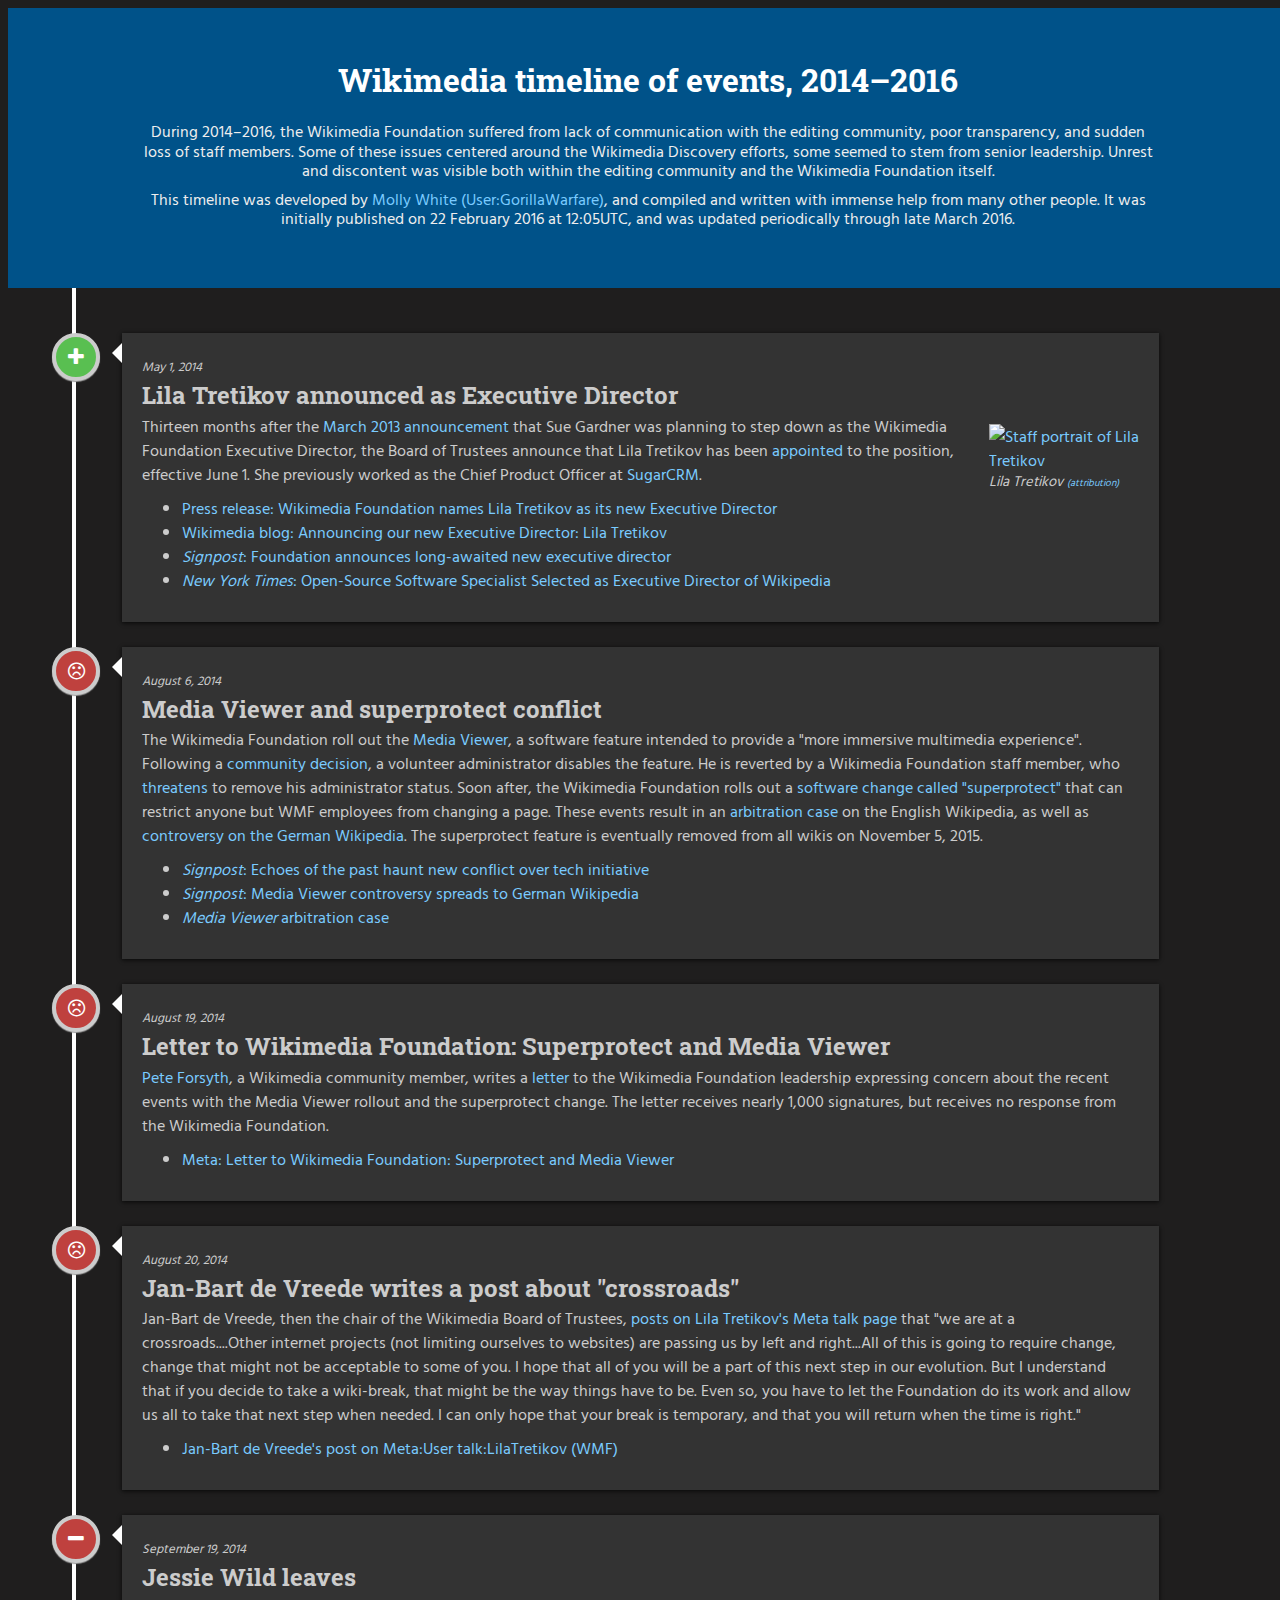
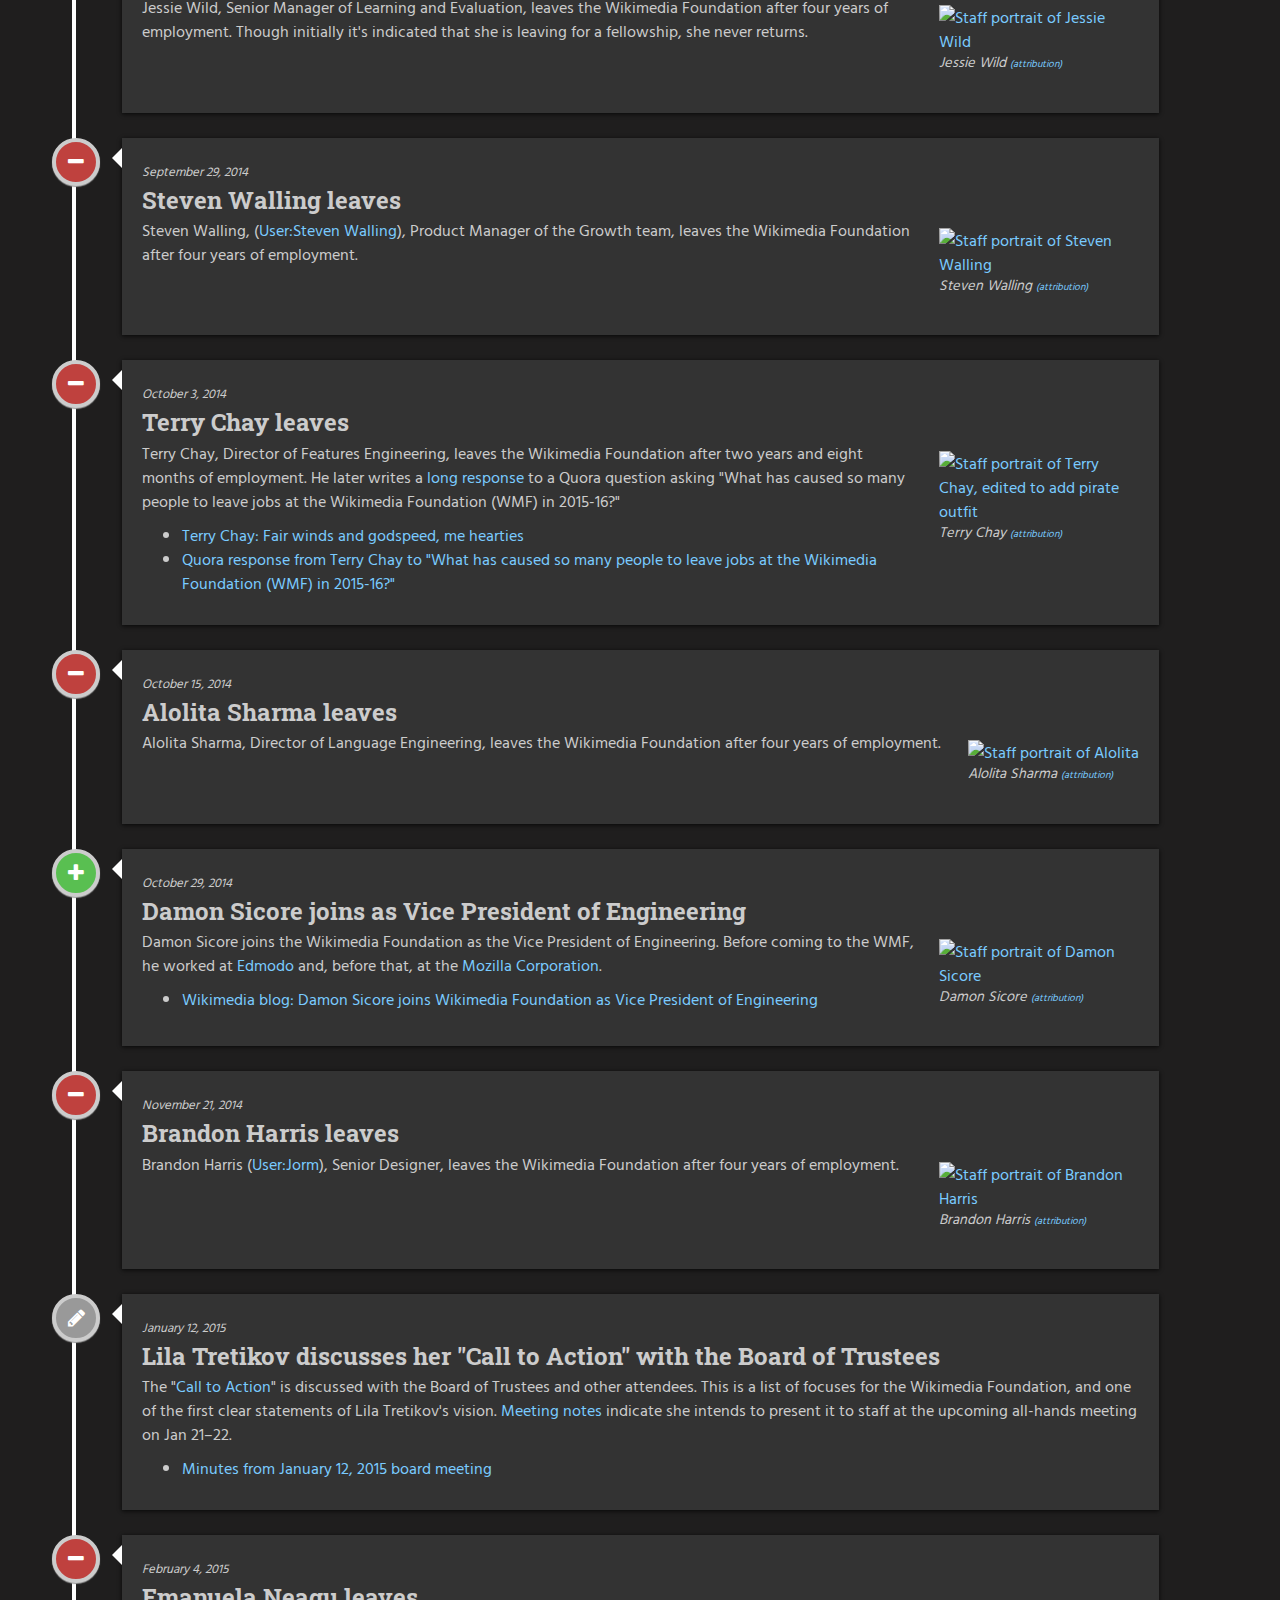
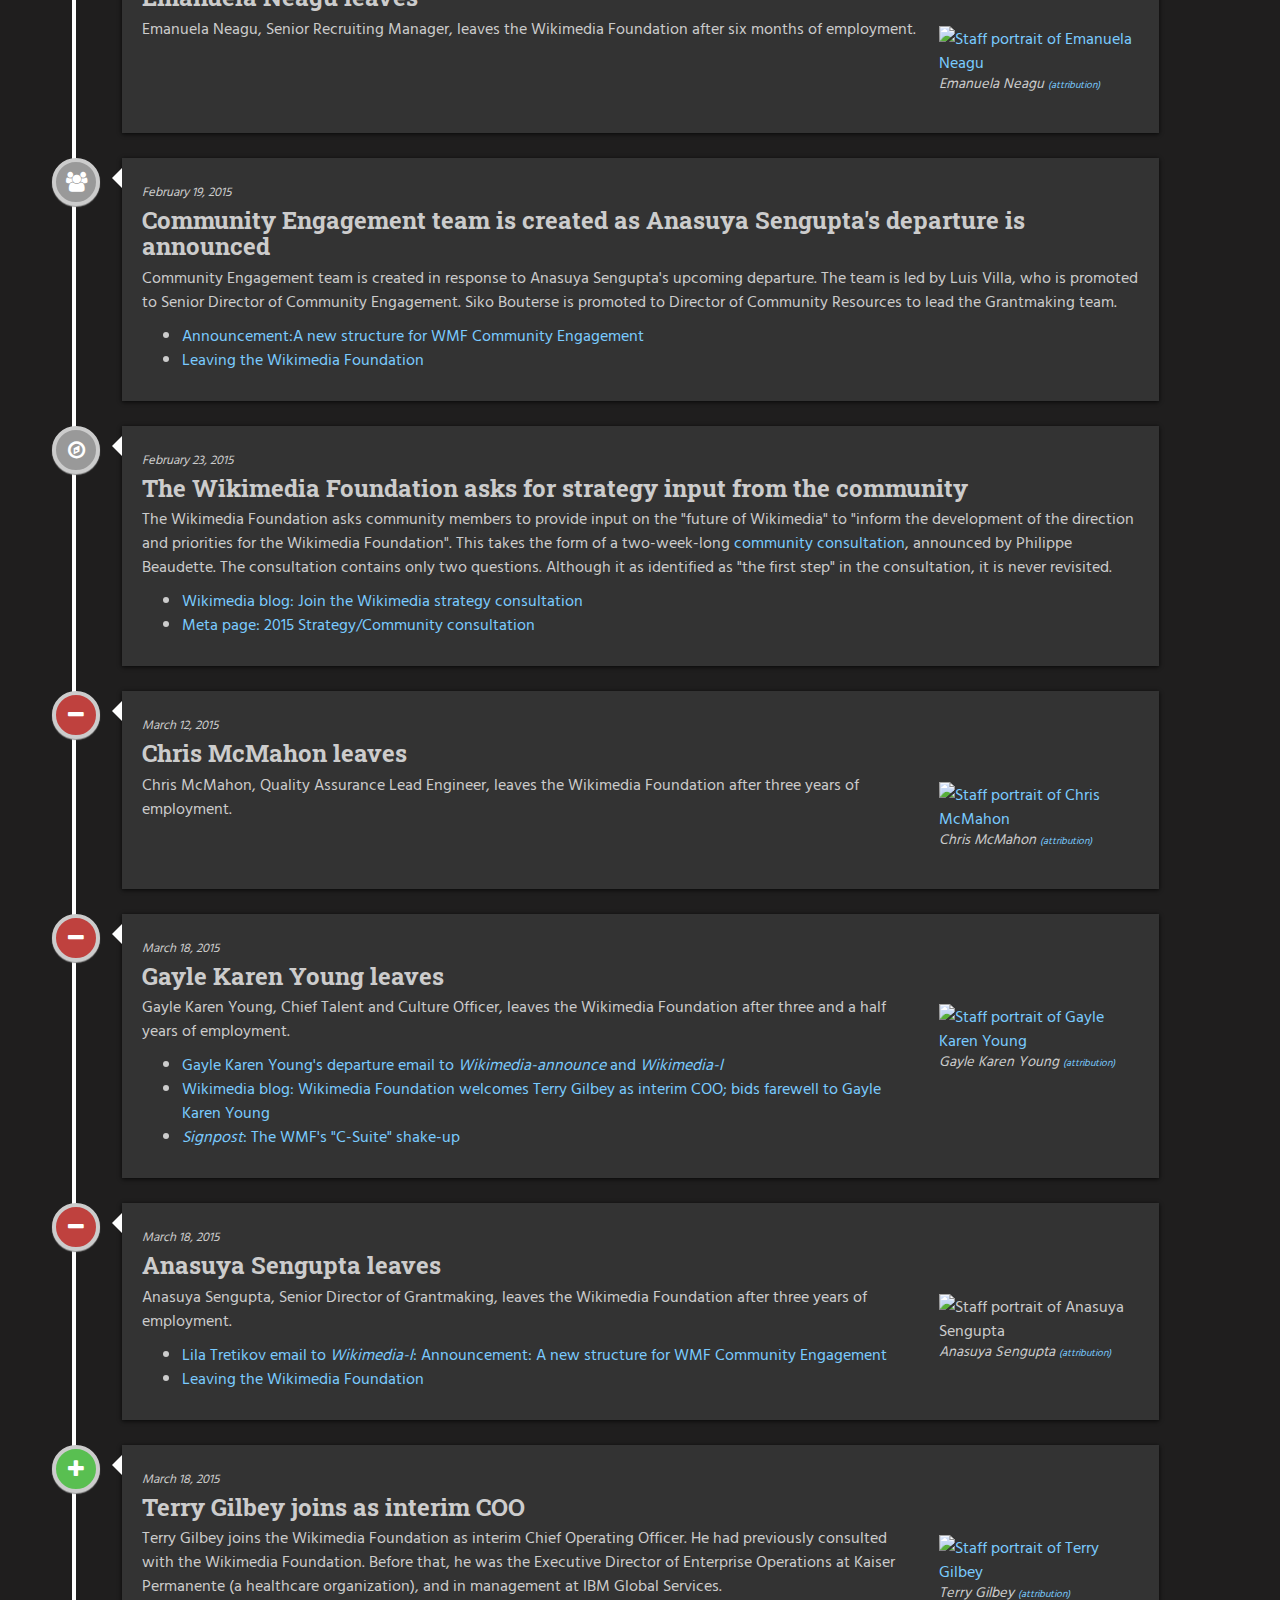
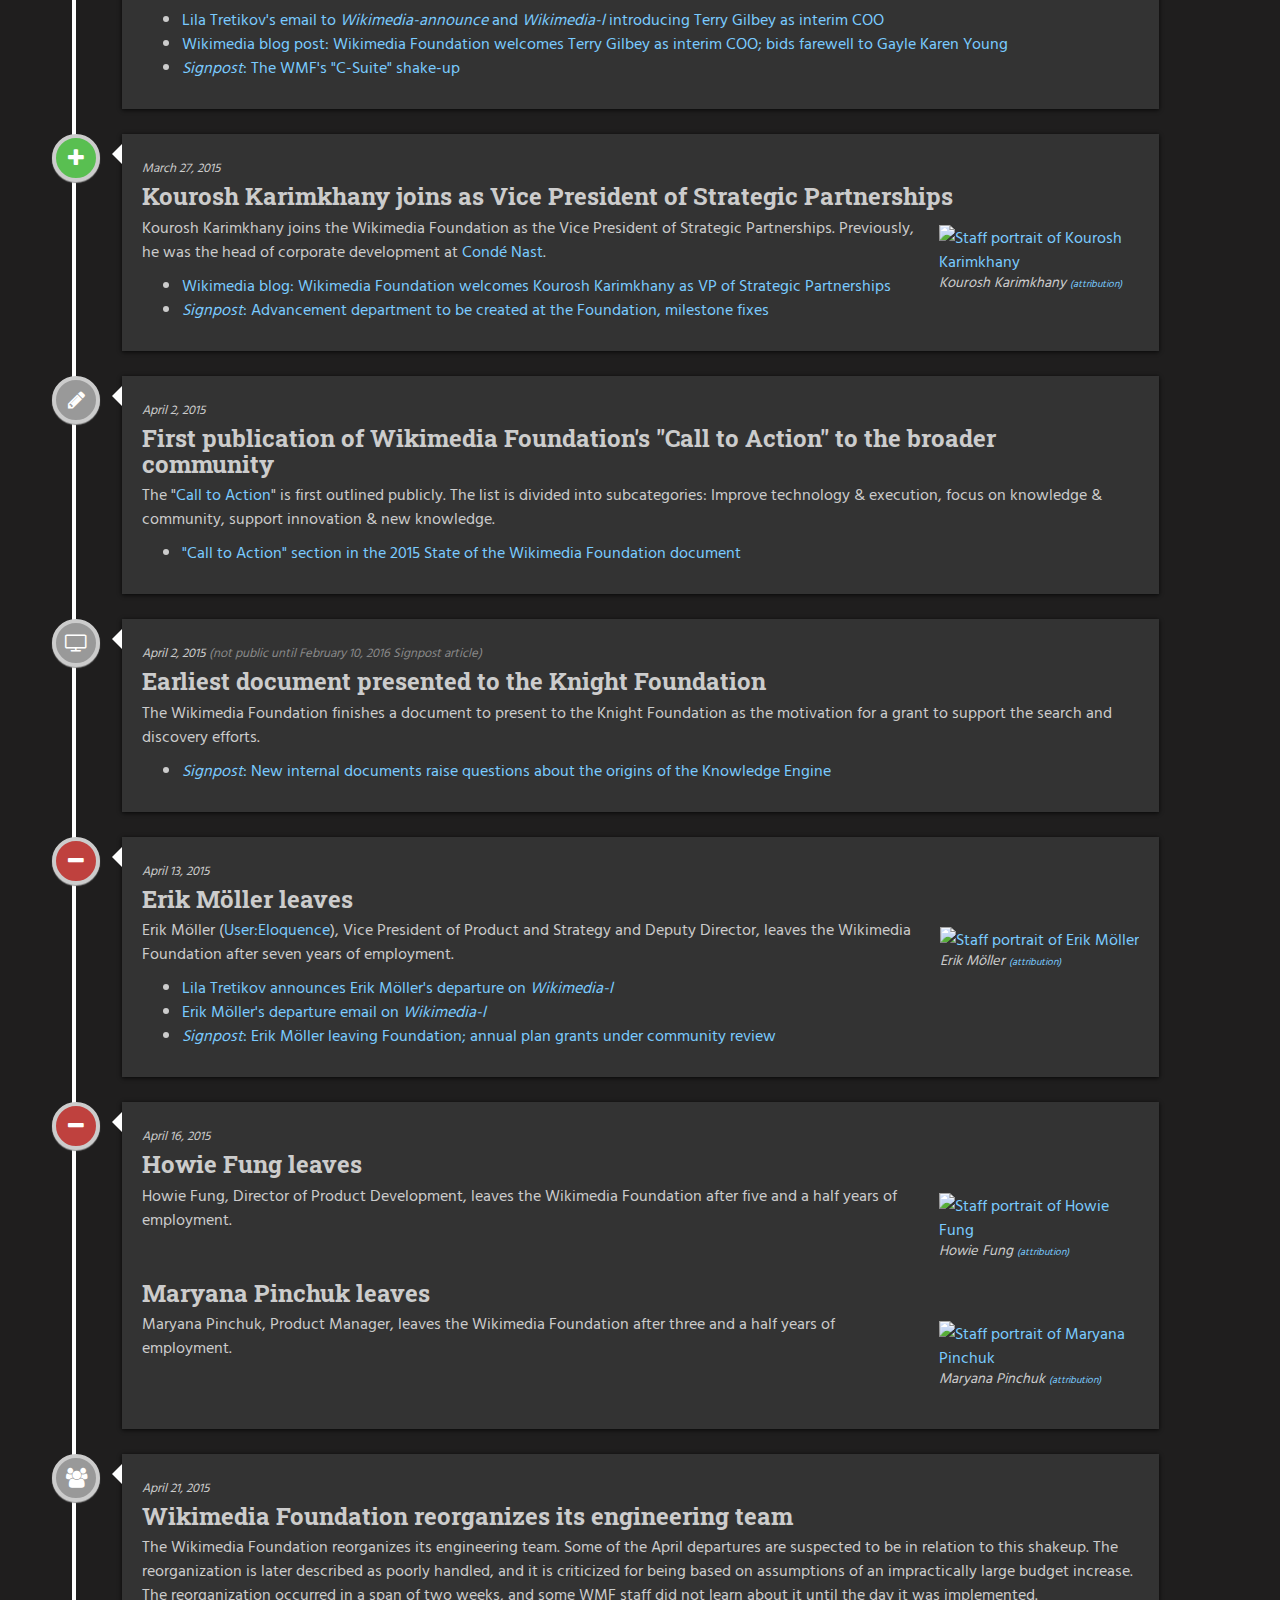
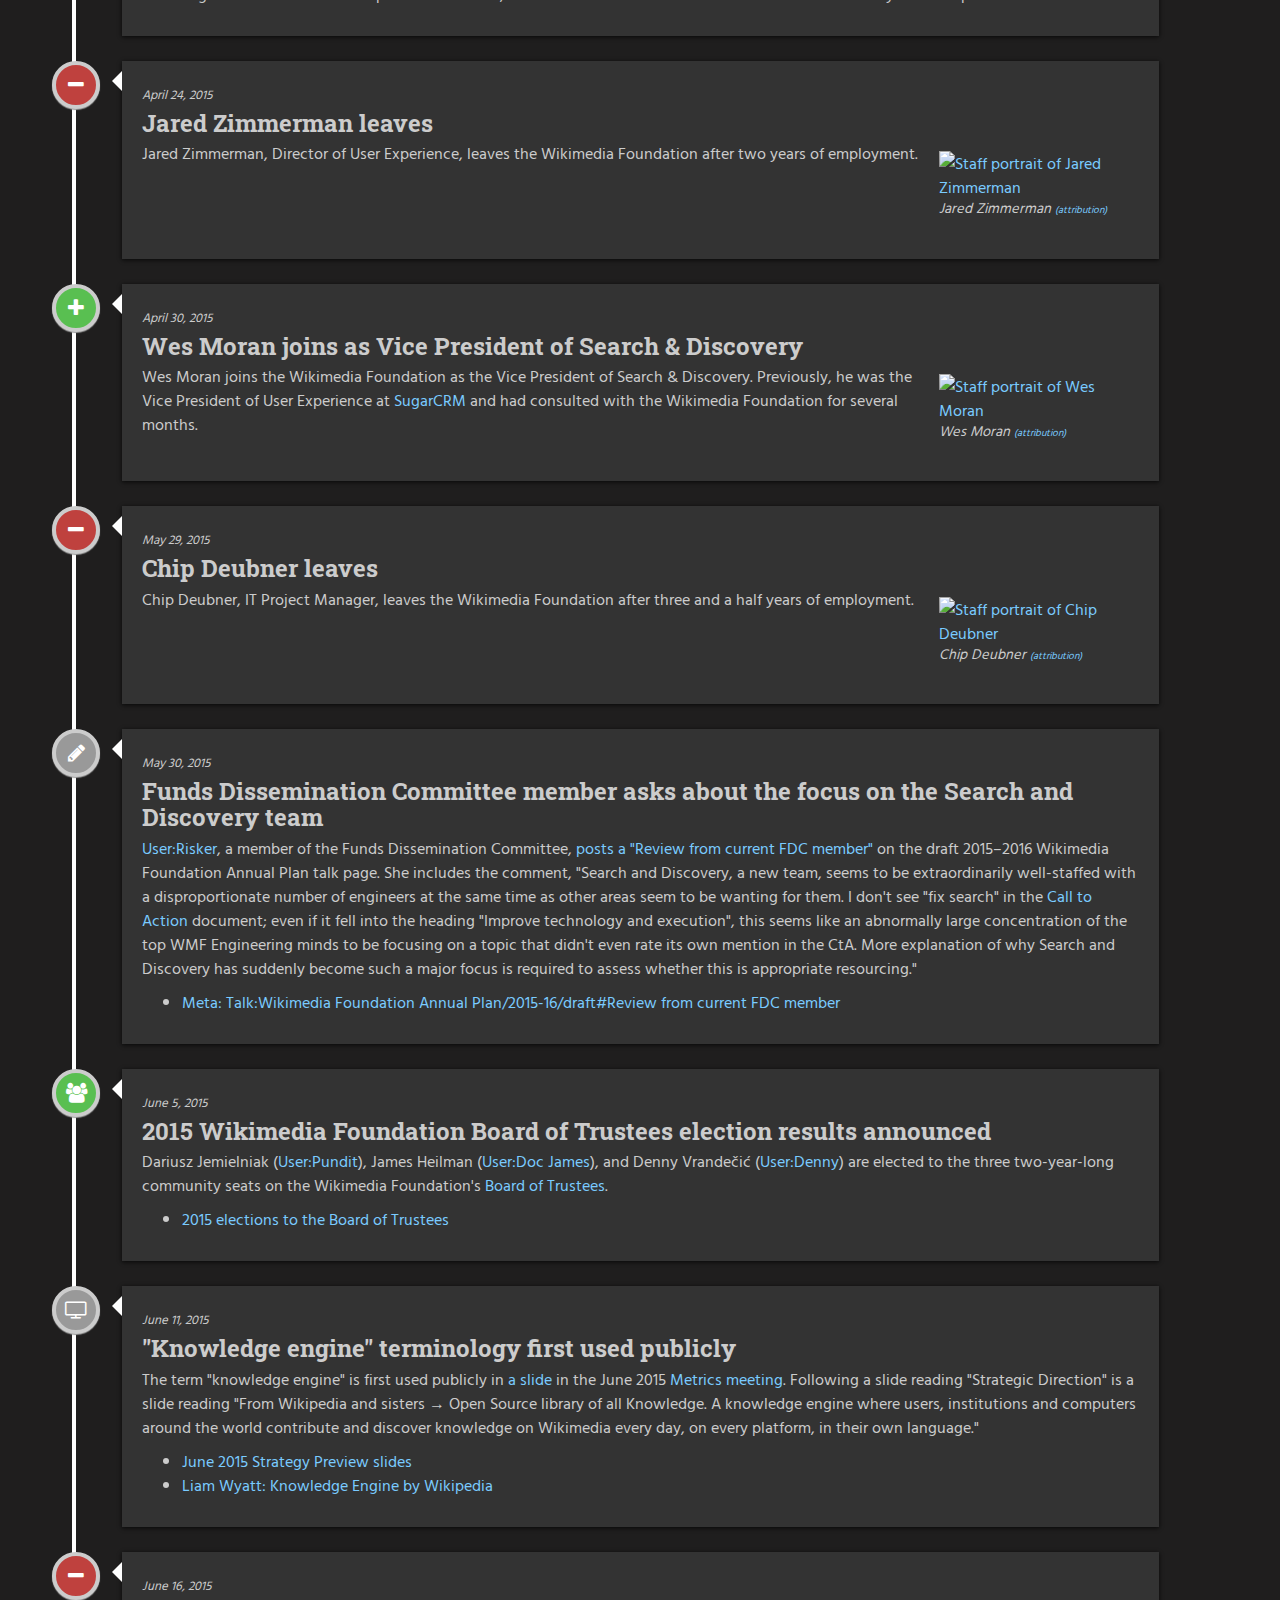
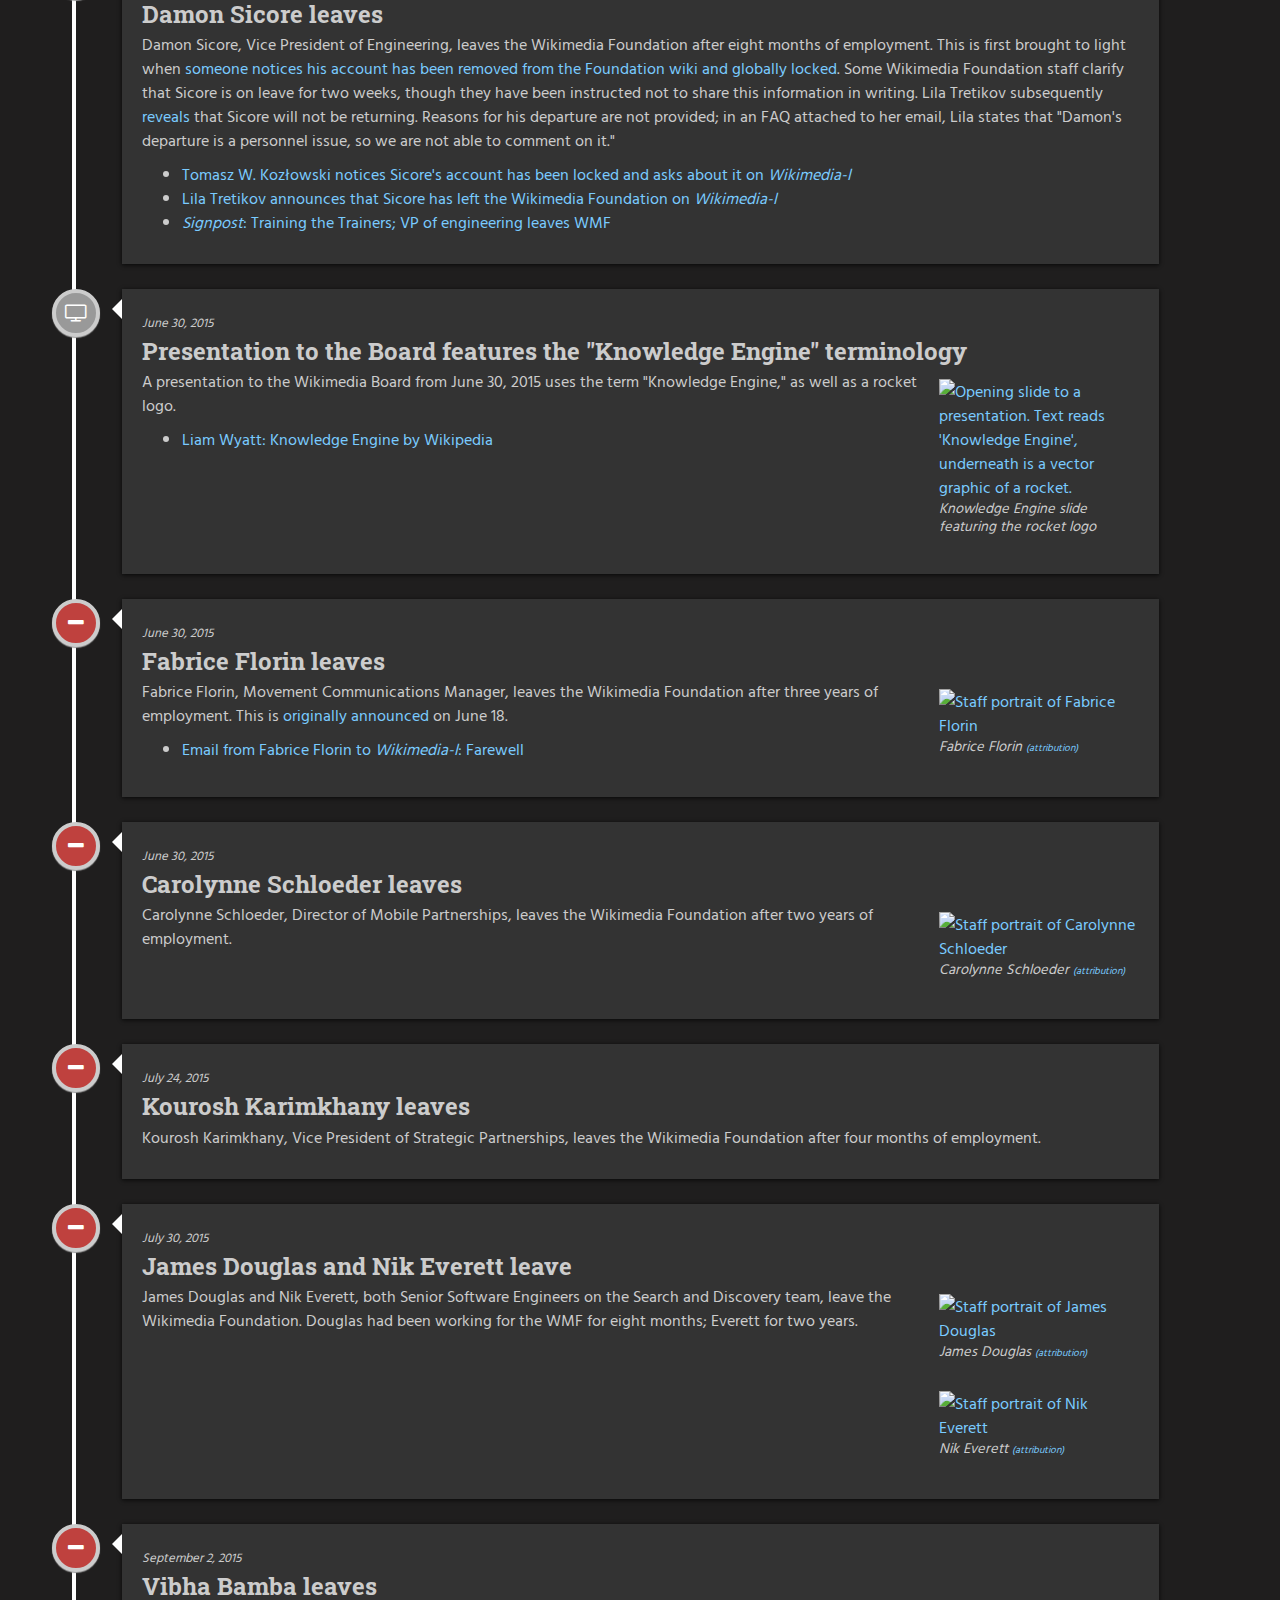
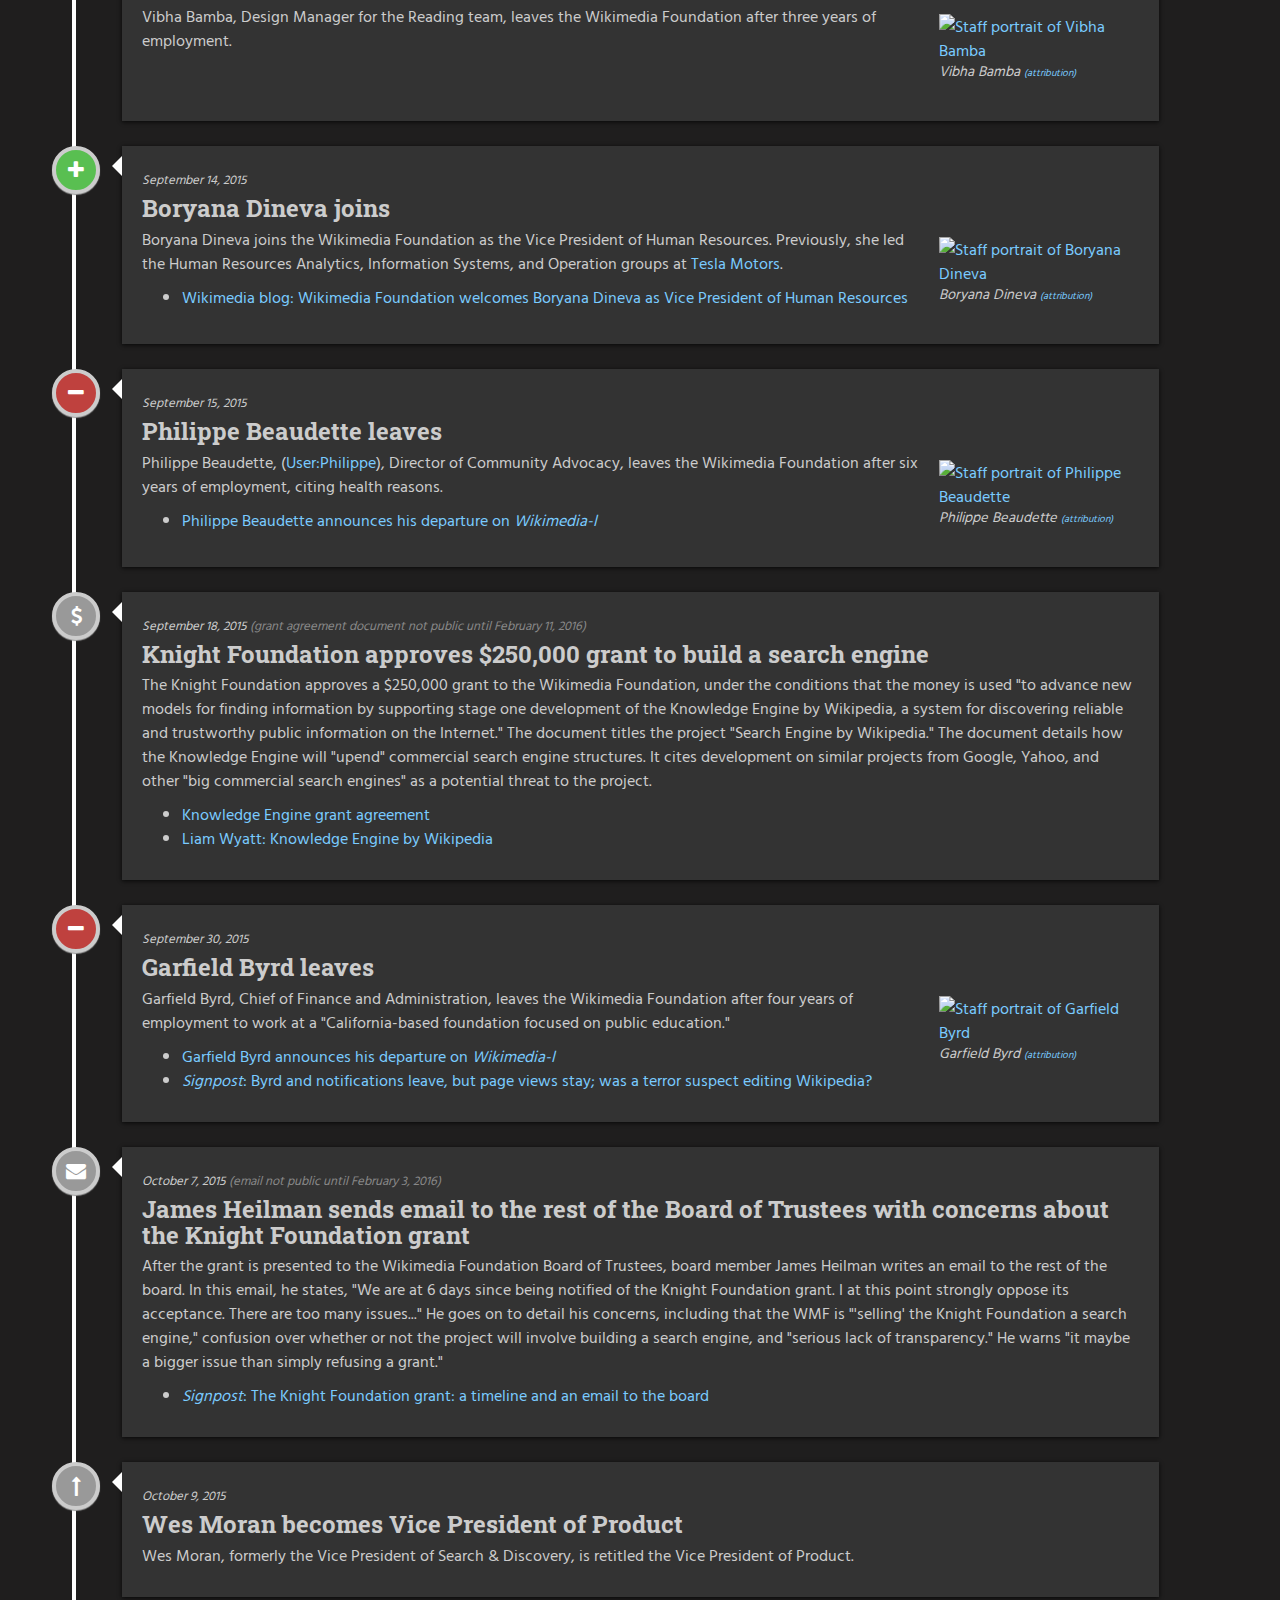
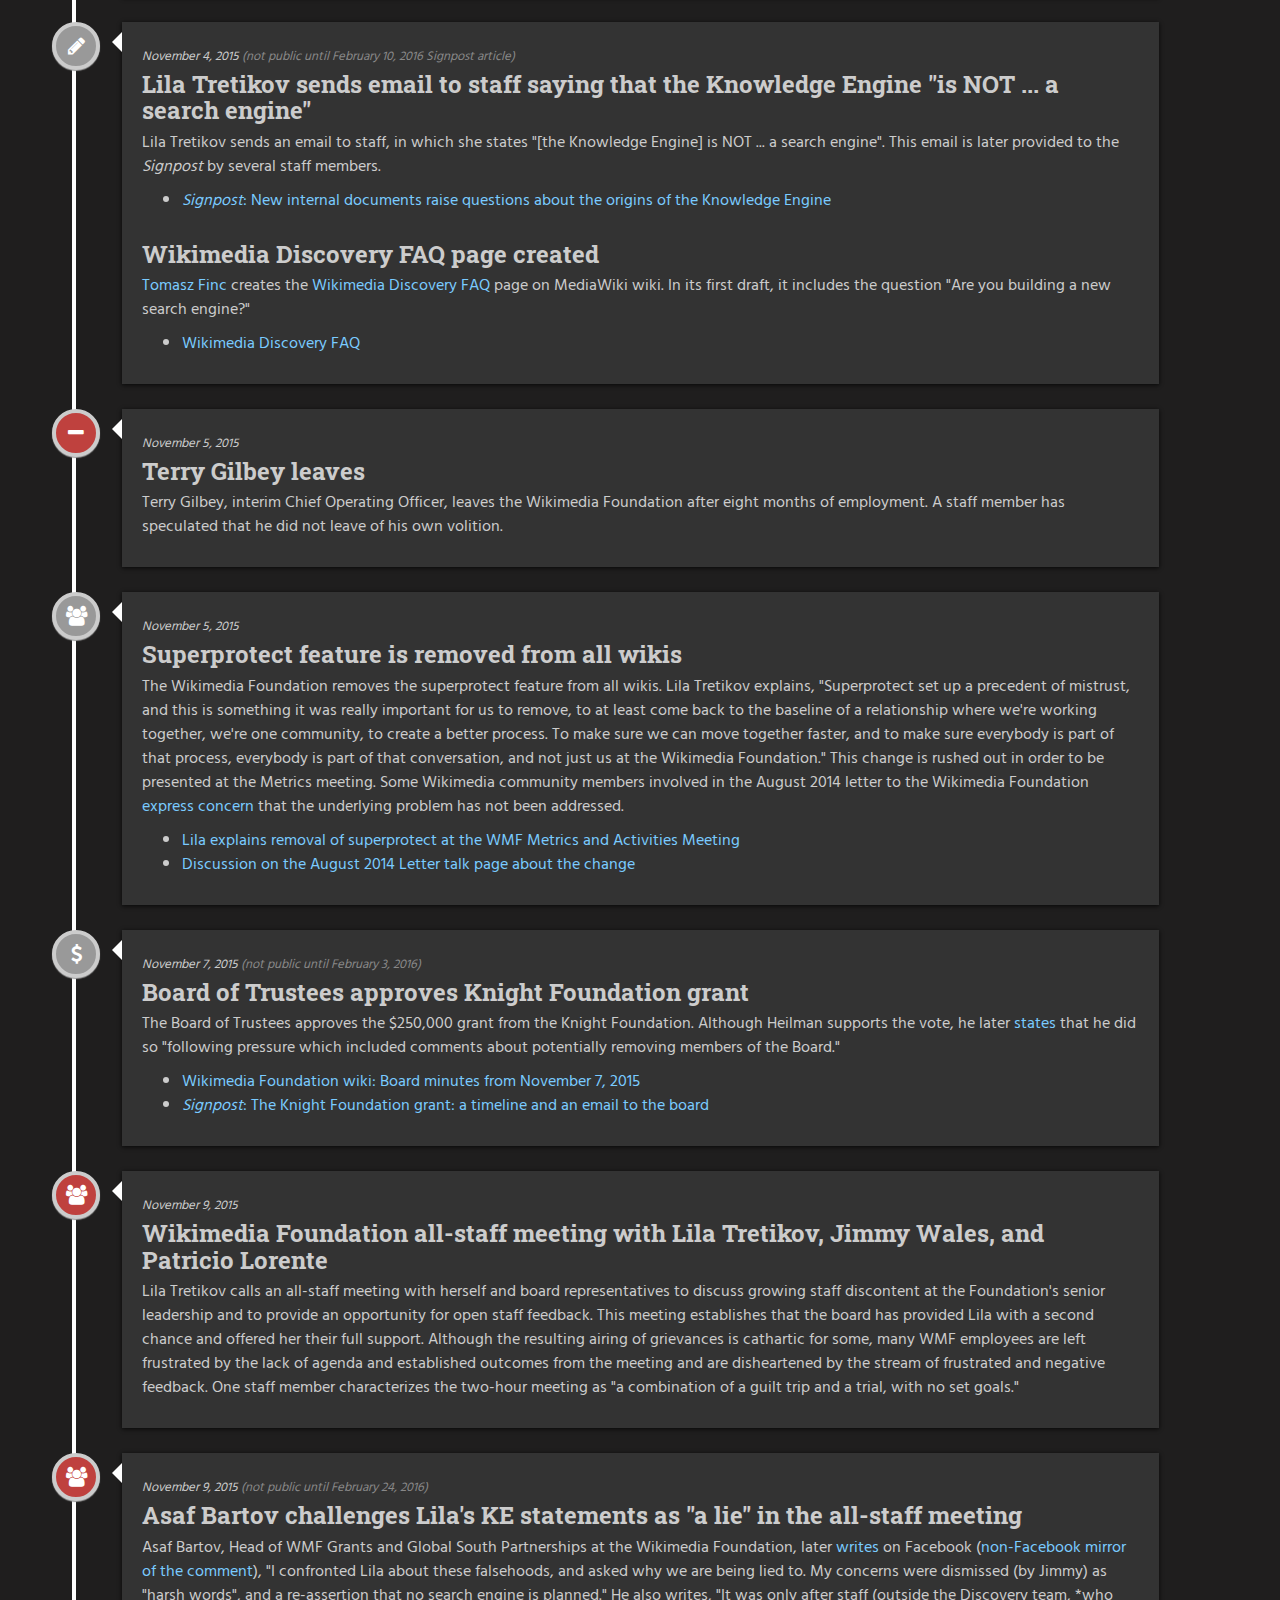
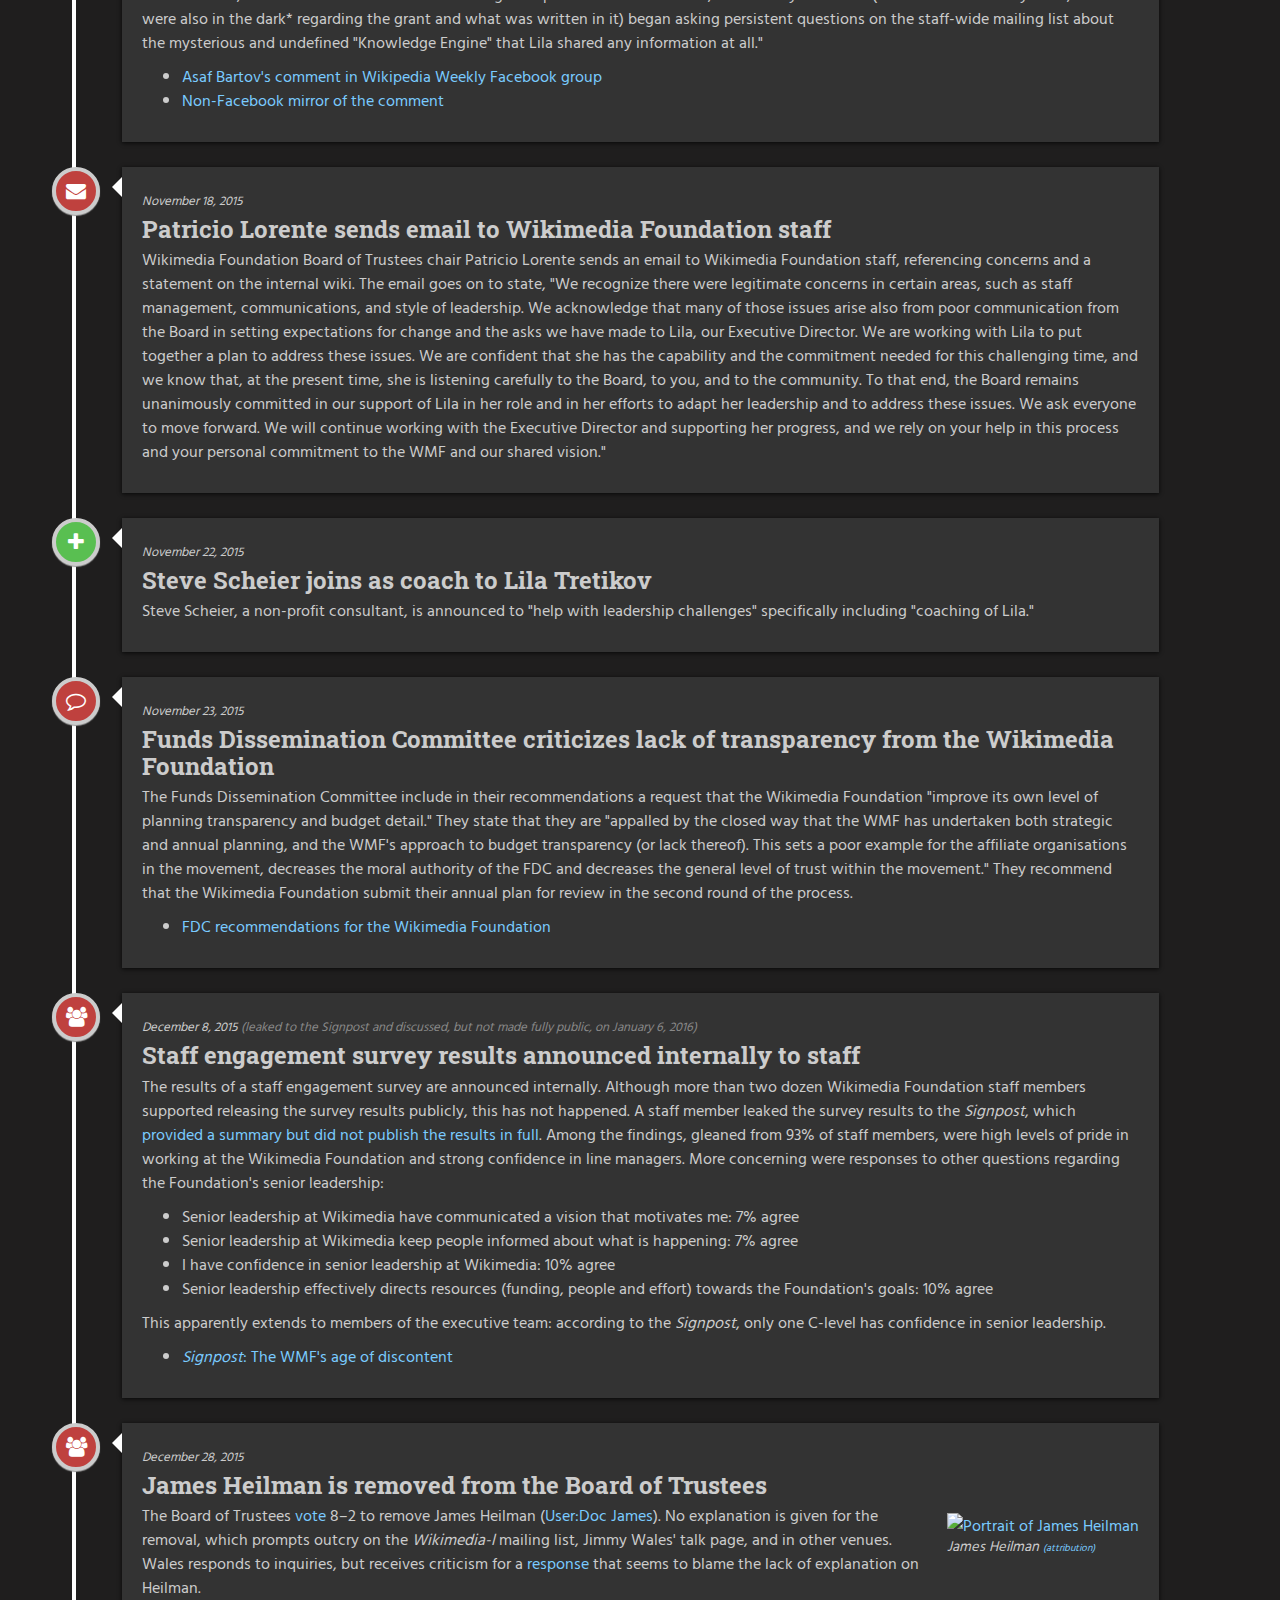
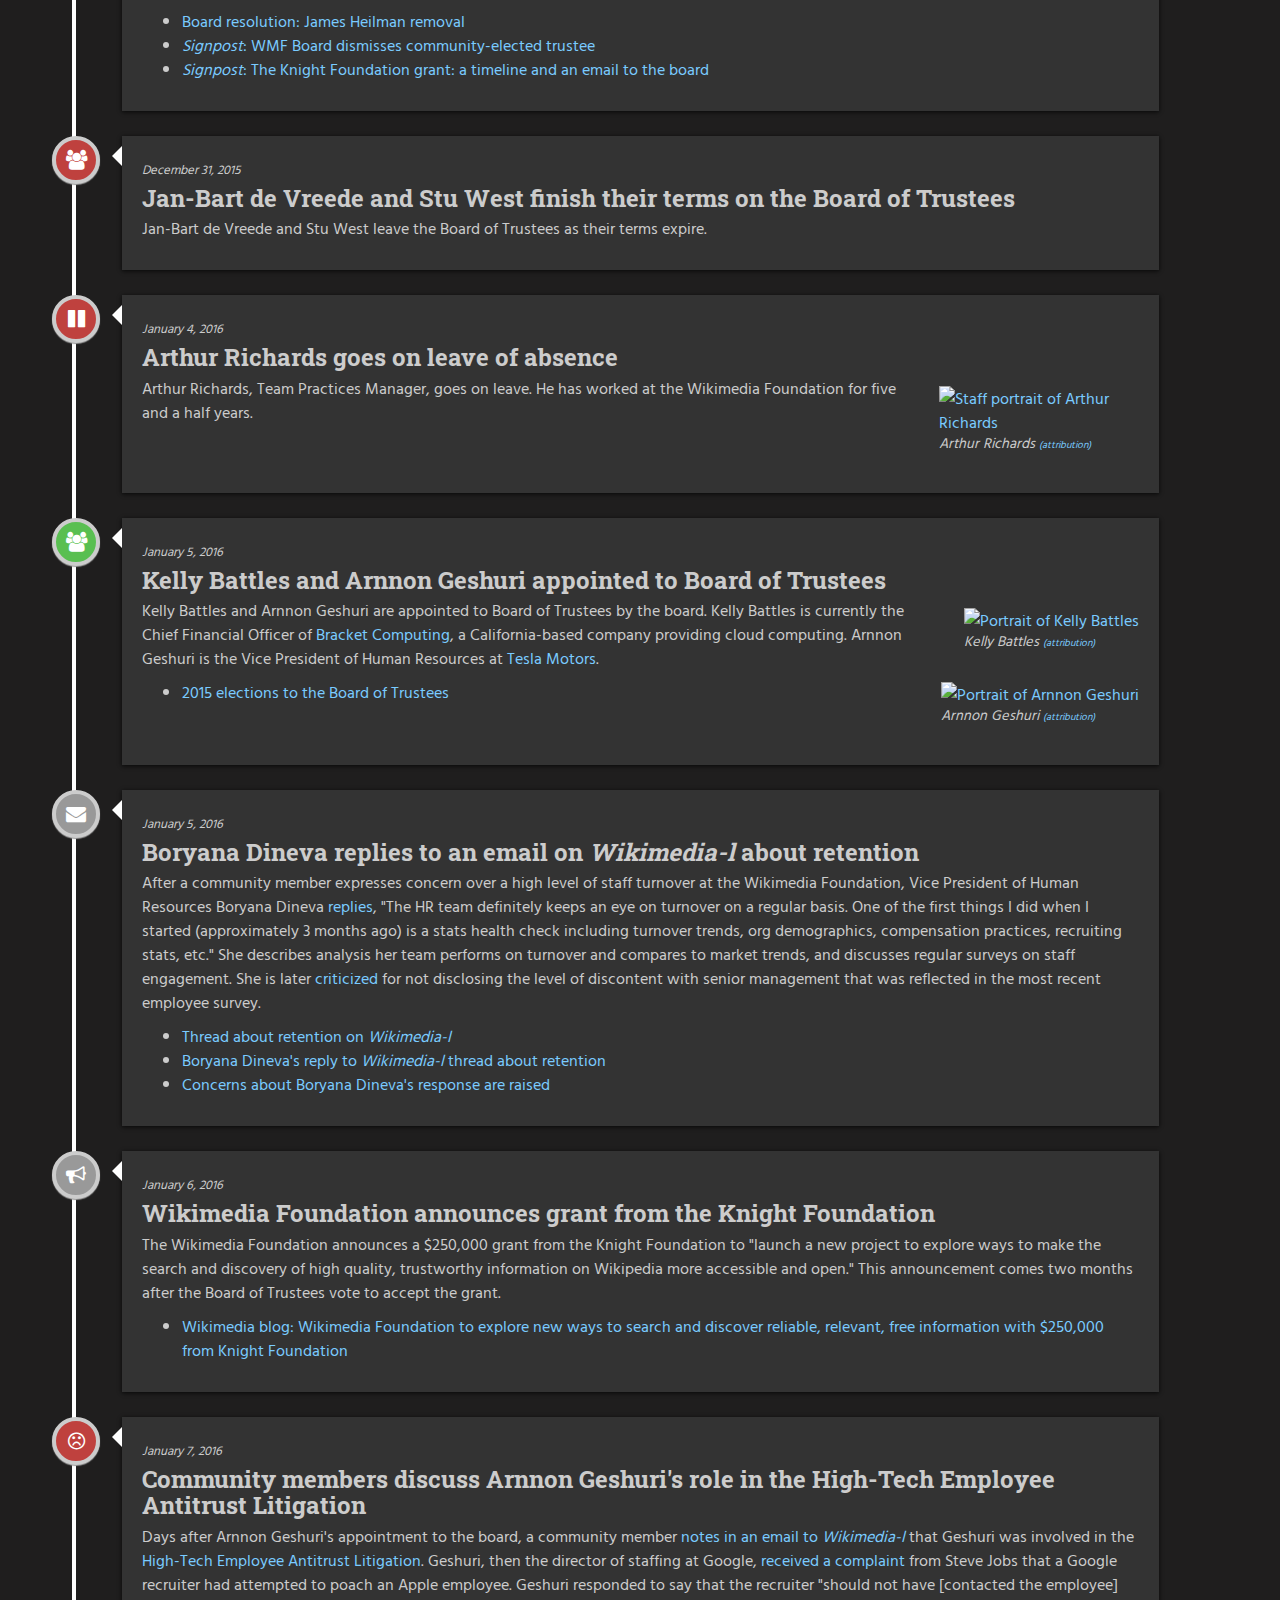
==== commit 3423cb08: "added new update" ====
--- a/index.html
+++ b/index.html
@@ -1,1835 +1,2810 @@
 <!DOCTYPE html>
 <html lang="en" class="no-js">
-  <head>
-    <meta charset="utf-8" />
-    <title>Wikimedia timeline of events, 2014–2016</title>
-    <meta name="description" content="From 2014 to 2016, the Wikimedia Foundation suffered from lack of communication with the editing community, poor transparency, and sudden loss of staff members.">
-    <meta name="author" content="Molly White">
-    <meta name="viewport" content="width=device-width, initial-scale=1">
-    <link href='https://fonts.googleapis.com/css?family=Roboto+Slab|Hind+Vadodara:400,600' rel='stylesheet' type='text/css'>
-    <link rel="stylesheet" href="https://maxcdn.bootstrapcdn.com/font-awesome/4.5.0/css/font-awesome.min.css">
-    <link rel="stylesheet" href="css/normalize.css">
-    <link rel="stylesheet" href="css/main.css">
-    <link rel="icon" type="image/png" href="images/favicon.png">
-    <meta property="og:title" content="Wikimedia timeline of events, 2014–2016" />
-    <meta property="og:type" content="article" />
-    <meta property="og:url" content="http://mollywhite.net/wikimedia-timeline/" />
-    <meta property="og:image" content="http://mollywhite.net/wikimedia-timeline/images/rocket-slide.jpg" />
-    <script src="https://ajax.googleapis.com/ajax/libs/jquery/1.11.3/jquery.min.js"></script>
-  </head>
-  <body>
-    <header class="page-header">
-      <h1>Wikimedia timeline of events, 2014–2016</h1>
-      <p>During 2014&ndash;2016, the Wikimedia Foundation suffered from lack of communication with the editing community, poor transparency, and sudden loss of staff members. Some of these issues centered around the Wikimedia Discovery efforts, some seemed to stem from senior leadership. Unrest and discontent was visible both within the editing community and the Wikimedia Foundation itself.</p>
-      <p>This timeline was developed by <a href="https://en.wikipedia.org/wiki/User:GorillaWarfare">Molly White (User:GorillaWarfare)</a>, and compiled and written with immense help from many other people. It was initially published on <time datetime="2016-02-22 12:05">22 February 2016 at 12:05UTC</time>, and was updated periodically through <time datetime="2016-03-23 16:42">late March 2016</time>.
-    </header>
-    <section>
-      <div class="timeline-filter-wrapper">
-        <header class="timeline-filter">
+
+<head>
+  <meta charset="utf-8" />
+  <title>Wikimedia timeline of events, 2014–2016</title>
+  <meta name="description"
+    content="From 2014 to 2016, the Wikimedia Foundation suffered from lack of communication with the editing community, poor transparency, and sudden loss of staff members.">
+  <meta name="author" content="Molly White">
+  <meta name="viewport" content="width=device-width, initial-scale=1">
+  <link href='https://fonts.googleapis.com/css?family=Roboto+Slab|Hind+Vadodara:400,600' rel='stylesheet'
+    type='text/css'>
+  <link rel="stylesheet" href="https://maxcdn.bootstrapcdn.com/font-awesome/4.5.0/css/font-awesome.min.css">
+  <link rel="stylesheet" href="css/normalize.css">
+  <link rel="stylesheet" href="css/main.css">
+  <link rel="icon" type="image/png" href="images/favicon.png">
+  <meta property="og:title" content="Wikimedia timeline of events, 2014–2016" />
+  <meta property="og:type" content="article" />
+  <meta property="og:url" content="http://mollywhite.net/wikimedia-timeline/" />
+  <meta property="og:image" content="http://mollywhite.net/wikimedia-timeline/images/rocket-slide.jpg" />
+  <script src="https://ajax.googleapis.com/ajax/libs/jquery/1.11.3/jquery.min.js"></script>
+</head>
+
+<body>
+  <header class="page-header">
+    <h1>Wikimedia timeline of events, 2014–2016</h1>
+    <p>During 2014&ndash;2016, the Wikimedia Foundation suffered from lack of communication with the editing community,
+      poor transparency, and sudden loss of staff members. Some of these issues centered around the Wikimedia Discovery
+      efforts, some seemed to stem from senior leadership. Unrest and discontent was visible both within the editing
+      community and the Wikimedia Foundation itself.</p>
+    <p>This timeline was developed by <a href="https://en.wikipedia.org/wiki/User:GorillaWarfare">Molly White
+        (User:GorillaWarfare)</a>, and compiled and written with immense help from many other people. It was initially
+      published on <time datetime="2016-02-22 12:05">22 February 2016 at 12:05UTC</time>, and was updated periodically
+      through <time datetime="2016-03-23 16:42">late March 2016</time>.
+  </header>
+  <section>
+    <div class="timeline-filter-wrapper">
+      <header class="timeline-filter">
+        <ul>
+          <li>
+            <input type="checkbox" name="filter-shortcut" id="all" checked /> <label for="all">All</label>
+          </li>
+          <li>
+            <input type="checkbox" name="filter" id="knowledge-engine" checked /> <label
+              for="knowledge-engine">Knowledge Engine</label>
+          </li>
+          <li>
+            <input type="checkbox" name="filter" id="staff-change" checked /> <label for="staff-change">Staff
+              changes</label>
+          </li>
+          <li>
+            <input type="checkbox" name="filter" id="unrest" checked /> <label for="unrest">General unrest</label>
+          </li>
+          <li>
+            <input type="checkbox" name="filter" id="lila" checked /> <label for="lila">Lila Tretikov</label>
+          </li>
+        </ul>
+      </header>
+    </div>
+    <article class="timeline">
+      <div class="timeline-entry" data-category="['staff-change', 'lila']">
+        <div class="timeline-icon green">
+          <i class="fa fa-plus"></i>
+        </div>
+        <div class="timeline-description">
+          <span class="timestamp"><time datetime="2014-05-01">May 1, 2014</time></span>
+          <h2><a id="tretikov-joins" href="#tretikov-joins"><i class="fa fa-link"></i></a>Lila Tretikov announced as
+            Executive Director</h2>
+          <div class="captioned-image image-right">
+            <a href="https://commons.wikimedia.org/wiki/File:Lila_Tretikov_April_2014_(5)_crop.jpg">
+              <img
+                src="https://upload.wikimedia.org/wikipedia/commons/thumb/0/0a/Lila_Tretikov_April_2014_%285%29_crop.jpg/196px-Lila_Tretikov_April_2014_%285%29_crop.jpg"
+                alt="Staff portrait of Lila Tretikov" />
+            </a>
+            <span class="caption">Lila Tretikov <span class="attribution-link"><a
+                  href="./attribution.html">(attribution)</a></span></span>
+          </div>
+          <p>Thirteen months after the <a
+              href="http://blog.wikimedia.org/2013/03/27/sue-gardner-departure-announcement/">March 2013
+              announcement</a> that Sue Gardner was planning to step down as the Wikimedia Foundation Executive
+            Director, the Board of Trustees announce that Lila Tretikov has been <a
+              href="https://wikimediafoundation.org/wiki/Press_releases/WMF_announces_new_ED_Lila_Tretikov">appointed</a>
+            to the position, effective June 1. She previously worked as the Chief Product Officer at <a
+              href="https://en.wikipedia.org/wiki/SugarCRM">SugarCRM</a>.</p>
+          <ul>
+            <li><a href="https://wikimediafoundation.org/wiki/Press_releases/WMF_announces_new_ED_Lila_Tretikov">Press
+                release: Wikimedia Foundation names Lila Tretikov as its new Executive Director</a></li>
+            <li><a href="http://blog.wikimedia.org/2014/05/01/wmf_announces_new_ed_lila_tretikov/">Wikimedia blog:
+                Announcing our new Executive Director: Lila Tretikov</a></li>
+            <li><a
+                href="https://en.wikipedia.org/wiki/Wikipedia:Wikipedia_Signpost/2014-05-07/In_focus"><i>Signpost</i>:
+                Foundation announces long-awaited new executive director</a></li>
+            <li><a
+                href="http://www.nytimes.com/2014/05/02/business/media/open-source-software-specialist-selected-as-executive-director-of-wikipedia.html?_r=0"><i>New
+                  York Times</i>: Open-Source Software Specialist Selected as Executive Director of Wikipedia</a></li>
+          </ul>
+        </div>
+      </div>
+
+      <div class="timeline-entry" data-category="['unrest']">
+        <div class="timeline-icon red">
+          <i class="fa fa-frown-o"></i>
+        </div>
+        <div class="timeline-description">
+          <span class="timestamp"><time datetime="2014-08-06">August 6, 2014</time></span>
+          <h2><a id="superprotect-conflict" href="#superprotect-conflict"><i class="fa fa-link"></i></a>Media Viewer and
+            superprotect conflict</h2>
+          <p>The Wikimedia Foundation roll out the <a href="https://en.wikipedia.org/wiki/Wikipedia:Media_Viewer">Media
+              Viewer</a>, a software feature intended to provide a "more immersive multimedia experience". Following a
+            <a href="https://en.wikipedia.org/w/index.php?title=Wikipedia:Media_Viewer/June_2014_RfC&oldid=616205396">community
+              decision</a>, a volunteer administrator disables the feature. He is reverted by a Wikimedia Foundation
+            staff member, who <a
+              href="https://lists.wikimedia.org/pipermail/wikimedia-l/2014-August/073767.html">threatens</a> to remove
+            his administrator status. Soon after, the Wikimedia Foundation rolls out a <a
+              href="https://en.wikipedia.org/wiki/Wikipedia:Protection_policy#Superprotect">software change called
+              "superprotect"</a> that can restrict anyone but WMF employees from changing a page. These events result in
+            an <a href="https://en.wikipedia.org/wiki/Wikipedia:Arbitration/Requests/Case/Media_Viewer_RfC">arbitration
+              case</a> on the English Wikipedia, as well as <a
+              href="https://en.wikipedia.org/wiki/Wikipedia:Wikipedia_Signpost/2014-08-13/News_and_notes">controversy on
+              the German Wikipedia</a>. The superprotect feature is eventually removed from all wikis on November 5,
+            2015.</p>
+          <ul>
+            <li><a
+                href="https://en.wikipedia.org/wiki/Wikipedia:Wikipedia_Signpost/2014-07-09/News_and_notes"><i>Signpost</i>:
+                Echoes of the past haunt new conflict over tech initiative</a></li>
+            <li><a
+                href="https://en.wikipedia.org/wiki/Wikipedia:Wikipedia_Signpost/2014-08-13/News_and_notes"><i>Signpost</i>:
+                Media Viewer controversy spreads to German Wikipedia</a></li>
+            <li><a href="https://en.wikipedia.org/wiki/Wikipedia:Arbitration/Requests/Case/Media_Viewer_RfC"><i>Media
+                  Viewer</i> arbitration case</a></li>
+          </ul>
+        </div>
+      </div>
+
+      <div class="timeline-entry" data-category="['unrest']">
+        <div class="timeline-icon red">
+          <i class="fa fa-frown-o"></i>
+        </div>
+        <div class="timeline-description">
+          <span class="timestamp"><time datetime="2014-08-19">August 19, 2014</time></span>
+          <h2><a id="superprotect-letter" href="#superprotect-letter"><i class="fa fa-link"></i></a>Letter to Wikimedia
+            Foundation: Superprotect and Media Viewer</h2>
+          <p><a href="https://en.wikipedia.org/wiki/User:Peteforsyth">Pete Forsyth</a>, a Wikimedia community member,
+            writes a <a
+              href="https://meta.wikimedia.org/wiki/Letter_to_Wikimedia_Foundation:_Superprotect_and_Media_Viewer">letter</a>
+            to the Wikimedia Foundation leadership expressing concern about the recent events with the Media Viewer
+            rollout and the superprotect change. The letter receives nearly 1,000 signatures, but receives no response
+            from the Wikimedia Foundation.</p>
+          <ul>
+            <li><a
+                href="https://meta.wikimedia.org/wiki/Letter_to_Wikimedia_Foundation:_Superprotect_and_Media_Viewer">Meta:
+                Letter to Wikimedia Foundation: Superprotect and Media Viewer</a></li>
+          </ul>
+        </div>
+      </div>
+
+      <div class="timeline-entry" data-category="['unrest', 'lila', 'knowledge-engine']">
+        <div class="timeline-icon red">
+          <i class="fa fa-frown-o"></i>
+        </div>
+        <div class="timeline-description">
+          <span class="timestamp"><time datetime="2014-08-20">August 20, 2014</time></span>
+          <h2><a id="de-vreede-post" href="#de-vreede-post"><i class="fa fa-link"></i></a>Jan-Bart de Vreede writes a
+            post about "crossroads"</h2>
+          <p>Jan-Bart de Vreede, then the chair of the Wikimedia Board of Trustees, <a
+              href="https://meta.wikimedia.org/w/index.php?title=User_talk:LilaTretikov_(WMF)&oldid=9585319#Our_Future_and_the_role_of_the_Foundation">posts
+              on Lila Tretikov's Meta talk page</a> that "we are at a crossroads....Other internet projects (not
+            limiting ourselves to websites) are passing us by left and right...All of this is going to require change,
+            change that might not be acceptable to some of you. I hope that all of you will be a part of this next step
+            in our evolution. But I understand that if you decide to take a wiki-break, that might be the way things
+            have to be. Even so, you have to let the Foundation do its work and allow us all to take that next step when
+            needed. I can only hope that your break is temporary, and that you will return when the time is right."</p>
+          <ul>
+            <li><a
+                href="https://meta.wikimedia.org/w/index.php?title=User_talk:LilaTretikov_(WMF)&oldid=9585319#Our_Future_and_the_role_of_the_Foundation">Jan-Bart
+                de Vreede's post on Meta:User talk:LilaTretikov (WMF)</a></li>
+          </ul>
+        </div>
+      </div>
+
+      <div class="timeline-entry" data-category="['staff-change']">
+        <div class="timeline-icon red">
+          <i class="fa fa-minus"></i>
+        </div>
+        <div class="timeline-description">
+          <span class="timestamp"><time datetime="2014-09-19">September 19, 2014</time></span>
+          <h2><a id="wild-leaves" href="#wild-leaves"><i class="fa fa-link"></i></a>Jessie Wild leaves</h2>
+          <div class="captioned-image image-right landscape">
+            <a href="https://wikimediafoundation.org/wiki/File:Jessie_Wild_008_-_Wikimedia_Foundation_Oct11.jpg">
+              <img
+                src="https://upload.wikimedia.org/wikipedia/commons/thumb/8/81/Jessie_Wild_008_-_Wikimedia_Foundation_Oct11.jpg/320px-Jessie_Wild_008_-_Wikimedia_Foundation_Oct11.jpg"
+                alt="Staff portrait of Jessie Wild" />
+            </a>
+            <span class="caption">Jessie Wild <span class="attribution-link"><a
+                  href="./attribution.html">(attribution)</a></span></span>
+          </div>
+          <p>Jessie Wild, Senior Manager of Learning and Evaluation, leaves the Wikimedia Foundation after four years of
+            employment. Though initially it's indicated that she is leaving for a fellowship, she never returns.</p>
+        </div>
+      </div>
+
+      <div class="timeline-entry" data-category="['staff-change']">
+        <div class="timeline-icon red">
+          <i class="fa fa-minus"></i>
+        </div>
+        <div class="timeline-description">
+          <span class="timestamp"><time datetime="2014-09-29">September 29, 2014</time></span>
+          <h2><a id="walling-leaves" href="#walling-leaves"><i class="fa fa-link"></i></a>Steven Walling leaves</h2>
+          <div class="captioned-image image-right landscape">
+            <a href="https://commons.wikimedia.org/wiki/File:Steven_Walling_016.jpg">
+              <img
+                src="https://upload.wikimedia.org/wikipedia/commons/thumb/2/2b/Steven_Walling_016.jpg/320px-Steven_Walling_016.jpg"
+                alt="Staff portrait of Steven Walling" />
+            </a>
+            <span class="caption">Steven Walling <span class="attribution-link"><a
+                  href="./attribution.html">(attribution)</a></span></span>
+          </div>
+          <p>Steven Walling, (<a href="https://en.wikipedia.org/wiki/User:Steven_Walling">User:Steven Walling</a>),
+            Product Manager of the Growth team, leaves the Wikimedia Foundation after four years of employment.</p>
+        </div>
+      </div>
+
+      <div class="timeline-entry" data-category="['staff-change']">
+        <div class="timeline-icon red">
+          <i class="fa fa-minus"></i>
+        </div>
+        <div class="timeline-description">
+          <span class="timestamp"><time datetime="2014-10-03">October 3, 2014</time></span>
+          <h2><a id="chay-leaves" href="#chay-leaves"><i class="fa fa-link"></i></a>Terry Chay leaves</h2>
+          <div class="captioned-image image-right landscape">
+            <a href="https://wikimediafoundation.org/wiki/File:(dread_pirate)_terry_chay.jpeg">
+              <img
+                src="https://upload.wikimedia.org/wikipedia/foundation/thumb/d/d8/%28dread_pirate%29_terry_chay.jpeg/320px-%28dread_pirate%29_terry_chay.jpeg"
+                alt="Staff portrait of Terry Chay, edited to add pirate outfit" />
+            </a>
+            <span class="caption">Terry Chay <span class="attribution-link"><a
+                  href="./attribution.html">(attribution)</a></span></span>
+          </div>
+          <p>Terry Chay, Director of Features Engineering, leaves the Wikimedia Foundation after two years and eight
+            months of employment. He later writes a <a
+              href="https://www.quora.com/What-has-caused-so-many-people-to-leave-jobs-at-the-Wikimedia-Foundation-WMF-in-2015-16/answer/Terry-Chay">long
+              response</a> to a Quora question asking "What has caused so many people to leave jobs at the Wikimedia
+            Foundation (WMF) in 2015-16?"</p>
+          <ul>
+            <li><a href="http://terrychay.com/article/fair-winds-and-godspeed-me-hearties.shtml#fnref-6021-1">Terry
+                Chay: Fair winds and godspeed, me hearties</a></li>
+            <li><a
+                href="https://www.quora.com/What-has-caused-so-many-people-to-leave-jobs-at-the-Wikimedia-Foundation-WMF-in-2015-16/answer/Terry-Chay">Quora
+                response from Terry Chay to "What has caused so many people to leave jobs at the Wikimedia Foundation
+                (WMF) in 2015-16?"</a></li>
+          </ul>
+        </div>
+      </div>
+
+      <div class="timeline-entry" data-category="['staff-change', 'unrest']">
+        <div class="timeline-icon red">
+          <i class="fa fa-minus"></i>
+        </div>
+        <div class="timeline-description">
+          <span class="timestamp"><time datetime="2014-10-15">October 15, 2014</time></span>
+          <h2><a id="sharma-leaves" href="#sharma-leaves"><i class="fa fa-link"></i></a>Alolita Sharma leaves</h2>
+          <div class="captioned-image image-right landscape">
+            <a href="https://commons.wikimedia.org/wiki/File:Alolita_Sharma_004_-_Berlin_2011.jpg">
+              <img
+                src="https://upload.wikimedia.org/wikipedia/commons/thumb/f/f0/Alolita_Sharma_004_-_Berlin_2011.jpg/320px-Alolita_Sharma_004_-_Berlin_2011.jpg"
+                alt="Staff portrait of Alolita" />
+            </a>
+            <span class="caption">Alolita Sharma <span class="attribution-link"><a
+                  href="./attribution.html">(attribution)</a></span></span>
+          </div>
+          <p>Alolita Sharma, Director of Language Engineering, leaves the Wikimedia Foundation after four years of
+            employment.</p>
+        </div>
+      </div>
+
+      <div class="timeline-entry" data-category="['knowledge-engine', 'staff-change']">
+        <div class="timeline-icon green">
+          <i class="fa fa-plus"></i>
+        </div>
+        <div class="timeline-description">
+          <span class="timestamp"><time datetime="2014-09-29">October 29, 2014</time></span>
+          <h2><a id="sicore-joins" href="#sicore-joins"><i class="fa fa-link"></i></a>Damon Sicore joins as Vice
+            President of Engineering</h2>
+          <div class="captioned-image image-right landscape">
+            <a href="https://commons.wikimedia.org/wiki/File:Sicore,_Damon_2014.jpg">
+              <img src="https://upload.wikimedia.org/wikipedia/commons/7/78/Sicore%2C_Damon_2014.jpg"
+                alt="Staff portrait of Damon Sicore" />
+            </a>
+            <span class="caption">Damon Sicore <span class="attribution-link"><a
+                  href="./attribution.html">(attribution)</a></span></span>
+          </div>
+          <p>Damon Sicore joins the Wikimedia Foundation as the Vice President of Engineering. Before coming to the WMF,
+            he worked at <a href="https://en.wikipedia.org/wiki/Edmodo">Edmodo</a> and, before that, at the <a
+              href="https://en.wikipedia.org/wiki/Mozilla_Corporation">Mozilla Corporation</a>.</p>
+          <ul>
+            <li><a
+                href="http://blog.wikimedia.org/2014/09/29/damon-sicore-joins-wmf-as-vice-president-of-engineering/">Wikimedia
+                blog: Damon Sicore joins Wikimedia Foundation as Vice President of Engineering</a></li>
+          </ul>
+        </div>
+      </div>
+
+      <div class="timeline-entry" data-category="['staff-change']">
+        <div class="timeline-icon red">
+          <i class="fa fa-minus"></i>
+        </div>
+        <div class="timeline-description">
+          <span class="timestamp"><time datetime="2014-11-21">November 21, 2014</time></span>
+          <h2><a id="harris-leaves" href="#harris-leaves"><i class="fa fa-link"></i></a>Brandon Harris leaves</h2>
+          <div class="captioned-image image-right landscape">
+            <a href="https://commons.wikimedia.org/wiki/File:Brandon_Harris-9992-2.jpg">
+              <img
+                src="https://upload.wikimedia.org/wikipedia/commons/thumb/e/e7/Brandon_Harris-9992-2.jpg/320px-Brandon_Harris-9992-2.jpg"
+                alt="Staff portrait of Brandon Harris" />
+            </a>
+            <span class="caption">Brandon Harris <span class="attribution-link"><a
+                  href="./attribution.html">(attribution)</a></span></span>
+          </div>
+          <p>Brandon Harris (<a href="https://en.wikipedia.org/wiki/User:Jorm">User:Jorm</a>), Senior Designer, leaves
+            the Wikimedia Foundation after four years of employment.</p>
+        </div>
+      </div>
+
+      <div class="timeline-entry" data-category="['lila']">
+        <div class="timeline-icon grey">
+          <i class="fa fa-pencil"></i>
+        </div>
+        <div class="timeline-description">
+          <span class="timestamp"><time datetime="2015-01-12">January 12, 2015</time></span>
+          <h2><a id="bot-discuss-cta" href="#bot-discuss-cta"><i class="fa fa-link"></i></a>Lila Tretikov discusses her
+            "Call to Action" with the Board of Trustees</h2>
+          <p>The "<a
+              href="https://meta.wikimedia.org/wiki/Communications/State_of_the_Wikimedia_Foundation#2015_Call_to_Action">Call
+              to Action</a>" is discussed with the Board of Trustees and other attendees. This is a list of focuses for
+            the Wikimedia Foundation, and one of the first clear statements of Lila Tretikov's vision. <a
+              href="https://wikimediafoundation.org/wiki/Minutes/2015-01-12">Meeting notes</a> indicate she intends to
+            present it to staff at the upcoming all-hands meeting on Jan 21&ndash;22.</p>
+          <ul>
+            <li><a href="https://wikimediafoundation.org/wiki/Minutes/2015-01-12">Minutes from January 12, 2015 board
+                meeting</a></li>
+          </ul>
+        </div>
+      </div>
+
+      <div class="timeline-entry" data-category="['staff-change']">
+        <div class="timeline-icon red">
+          <i class="fa fa-minus"></i>
+        </div>
+        <div class="timeline-description">
+          <span class="timestamp"><time datetime="2015-02-04">February 4, 2015</time></span>
+          <h2><a id="neagu-leaves" href="#neagu-leaves"><i class="fa fa-link"></i></a>Emanuela Neagu leaves</h2>
+          <div class="captioned-image image-right landscape">
+            <a href="https://commons.wikimedia.org/wiki/File:Neagu,_Emanuela_July_2014.jpg">
+              <img src="https://upload.wikimedia.org/wikipedia/commons/e/ec/Neagu%2C_Emanuela_July_2014.jpg"
+                alt="Staff portrait of Emanuela Neagu" />
+            </a>
+            <span class="caption">Emanuela Neagu <span class="attribution-link"><a
+                  href="./attribution.html">(attribution)</a></span></span>
+          </div>
+          <p>Emanuela Neagu, Senior Recruiting Manager, leaves the Wikimedia Foundation after six months of employment.
+          </p>
+        </div>
+      </div>
+
+      <div class="timeline-entry" data-category="['unrest']">
+        <div class="timeline-icon grey">
+          <i class="fa fa-users"></i>
+        </div>
+        <div class="timeline-description">
+          <span class="timestamp"><time datetime="2015-02-19">February 19, 2015</time></span>
+          <h2><a id="ce-team" href="#ce-team"><i class="fa fa-link"></i></a>Community Engagement team is created as
+            Anasuya Sengupta's departure is announced</h2>
+          <p>Community Engagement team is created in response to Anasuya Sengupta's upcoming departure. The team is led
+            by Luis Villa, who is promoted to Senior Director of Community Engagement. Siko Bouterse is promoted to
+            Director of Community Resources to lead the Grantmaking team.</p>
+          <ul>
+            <li><a href="https://lists.wikimedia.org/pipermail/wikimedia-l/2015-February/076853.html">Announcement:A new
+                structure for WMF Community Engagement</a></li>
+            <li><a href="https://lists.wikimedia.org/pipermail/wikimediaannounce-l/2015-February/001050.html">Leaving
+                the Wikimedia Foundation</a></li>
+          </ul>
+        </div>
+      </div>
+
+      <div class="timeline-entry" data-category="['knowledge-engine']">
+        <div class="timeline-icon grey">
+          <i class="fa fa-compass"></i>
+        </div>
+        <div class="timeline-description">
+          <span class="timestamp"><time datetime="2015-02-23">February 23, 2015</time></span>
+          <h2><a id="strategy-consult-1" href="#strategy-consult-1"><i class="fa fa-link"></i></a>The Wikimedia
+            Foundation asks for strategy input from the community</h2>
+          <p>The Wikimedia Foundation asks community members to provide input on the "future of Wikimedia" to "inform
+            the development of the direction and priorities for the Wikimedia Foundation". This takes the form of a
+            two-week-long <a href="https://meta.wikimedia.org/wiki/2015_Strategy/Community_consultation">community
+              consultation</a>, announced by Philippe Beaudette. The consultation contains only two questions. Although
+            it as identified as "the first step" in the consultation, it is never revisited.</p>
+          <ul>
+            <li><a href="https://blog.wikimedia.org/2015/02/23/strategy-consultation/">Wikimedia blog: Join the
+                Wikimedia strategy consultation</a></li>
+            <li><a href="https://meta.wikimedia.org/wiki/2015_Strategy/Community_consultation">Meta page: 2015
+                Strategy/Community consultation</a></li>
+          </ul>
+        </div>
+      </div>
+
+      <div class="timeline-entry" data-category="['staff-change']">
+        <div class="timeline-icon red">
+          <i class="fa fa-minus"></i>
+        </div>
+        <div class="timeline-description">
+          <span class="timestamp"><time datetime="2015-03-12">March 12, 2015</time></span>
+          <h2><a id="mcmahon-leaves" href="#mcmahon-leaves"><i class="fa fa-link"></i></a>Chris McMahon leaves</h2>
+          <div class="captioned-image image-right landscape">
+            <a href="https://commons.wikimedia.org/wiki/File:03_Chris_McMahon_-_Wikimedia_Foundation_04.jpg">
+              <img
+                src="https://upload.wikimedia.org/wikipedia/commons/thumb/7/7e/03_Chris_McMahon_-_Wikimedia_Foundation_04.jpg/320px-03_Chris_McMahon_-_Wikimedia_Foundation_04.jpg"
+                alt="Staff portrait of Chris McMahon" />
+            </a>
+            <span class="caption">Chris McMahon <span class="attribution-link"><a
+                  href="./attribution.html">(attribution)</a></span></span>
+          </div>
+          <p>Chris McMahon, Quality Assurance Lead Engineer, leaves the Wikimedia Foundation after three years of
+            employment.</p>
+        </div>
+      </div>
+
+      <div class="timeline-entry" data-category="['staff-change']">
+        <div class="timeline-icon red">
+          <i class="fa fa-minus"></i>
+        </div>
+        <div class="timeline-description">
+          <span class="timestamp"><time datetime="2015-03-18">March 18, 2015</time></span>
+          <h2><a id="young-leaves" href="#young-leaves"><i class="fa fa-link"></i></a>Gayle Karen Young leaves</h2>
+          <div class="captioned-image image-right landscape">
+            <a href="https://commons.wikimedia.org/wiki/File:Young,_Gayle_September_2014.jpg">
+              <img
+                src="https://upload.wikimedia.org/wikipedia/commons/thumb/5/55/Young%2C_Gayle_September_2014.jpg/320px-Young%2C_Gayle_September_2014.jpg"
+                alt="Staff portrait of Gayle Karen Young" />
+            </a>
+            <span class="caption">Gayle Karen Young <span class="attribution-link"><a
+                  href="./attribution.html">(attribution)</a></span></span>
+          </div>
+          <p>Gayle Karen Young, Chief Talent and Culture Officer, leaves the Wikimedia Foundation after three and a half
+            years of employment.</p>
           <ul>
             <li>
-              <input type="checkbox" name="filter-shortcut" id="all" checked /> <label for="all">All</label>
+              <a href="https://lists.wikimedia.org/pipermail/wikimediaannounce-l/2015-March/001072.html">Gayle Karen
+                Young's departure email to <i>Wikimedia-announce</i> and <i>Wikimedia-l</i></a>
             </li>
             <li>
-              <input type="checkbox" name="filter" id="knowledge-engine" checked /> <label for="knowledge-engine">Knowledge Engine</label>
+              <a href="http://blog.wikimedia.org/2015/03/20/wmf-welcomes-coo/">Wikimedia blog: Wikimedia Foundation
+                welcomes Terry Gilbey as interim COO; bids farewell to Gayle Karen Young</a>
             </li>
             <li>
-              <input type="checkbox" name="filter" id="staff-change" checked /> <label for="staff-change">Staff changes</label>
+              <a
+                href="https://en.wikipedia.org/wiki/Wikipedia:Wikipedia_Signpost/2015-03-18/News_and_notes#The_WMF.27s_.22C-Suite.22_shake-up"><i>Signpost</i>:
+                The WMF's "C-Suite" shake-up</a>
+            </li>
+          </ul>
+        </div>
+      </div>
+
+      <div class="timeline-entry" data-category="['staff-change', 'unrest']">
+        <div class="timeline-icon red">
+          <i class="fa fa-minus"></i>
+        </div>
+        <div class="timeline-description">
+          <span class="timestamp"><time datetime="2015-03-18">March 18, 2015</time></span>
+          <h2><a id="sengupta-leaves" href="#sengupta-leaves"><i class="fa fa-link"></i></a>Anasuya Sengupta leaves</h2>
+          <div class="captioned-image image-right landscape" <a
+            href="https://commons.wikimedia.org/wiki/File:Anasuya_Sengupta_March_2013.jpg">
+            <img
+              src="https://upload.wikimedia.org/wikipedia/commons/thumb/a/a4/Anasuya_Sengupta_March_2013.jpg/320px-Anasuya_Sengupta_March_2013.jpg"
+              alt="Staff portrait of Anasuya Sengupta" />
+            </a>
+            <span class="caption">Anasuya Sengupta <span class="attribution-link"><a
+                  href="./attribution.html">(attribution)</a></span></span>
+          </div>
+          <p>Anasuya Sengupta, Senior Director of Grantmaking, leaves the Wikimedia Foundation after three years of
+            employment.</p>
+          <ul>
+            <li><a href="https://lists.wikimedia.org/pipermail/wikimedia-l/2015-February/076853.html">Lila Tretikov
+                email to <i>Wikimedia-l</i>: Announcement: A new structure for WMF Community Engagement</a></li>
+            <li><a href="https://lists.wikimedia.org/pipermail/wikimediaannounce-l/2015-February/001050.html">Leaving
+                the Wikimedia Foundation</a></li>
+          </ul>
+        </div>
+      </div>
+
+      <div class="timeline-entry" data-category="['staff-change']">
+        <div class="timeline-icon green">
+          <i class="fa fa-plus"></i>
+        </div>
+        <div class="timeline-description">
+          <span class="timestamp"><time datetime="2015-03-18">March 18, 2015</time></span>
+          <h2><a id="gilbey-joins" href="#gilbey-joins"><i class="fa fa-link"></i></a>Terry Gilbey joins as interim COO
+          </h2>
+          <div class="captioned-image image-right landscape">
+            <a href="https://commons.wikimedia.org/wiki/File:Gilbey,_Terence_March_2015.jpg">
+              <img
+                src="https://upload.wikimedia.org/wikipedia/commons/thumb/3/31/Gilbey%2C_Terence_March_2015.jpg/320px-Gilbey%2C_Terence_March_2015.jpg"
+                alt="Staff portrait of Terry Gilbey" />
+            </a>
+            <span class="caption">Terry Gilbey <span class="attribution-link"><a
+                  href="./attribution.html">(attribution)</a></span></span>
+          </div>
+          <p>Terry Gilbey joins the Wikimedia Foundation as interim Chief Operating Officer. He had previously consulted
+            with the Wikimedia Foundation. Before that, he was the Executive Director of Enterprise Operations at Kaiser
+            Permanente (a healthcare organization), and in management at IBM Global Services.</p>
+          <ul>
+            <li>
+              <a href="https://lists.wikimedia.org/pipermail/wikimedia-l/2015-March/077220.html">Lila Tretikov's email
+                to <i>Wikimedia-announce</i> and <i>Wikimedia-l</i> introducing Terry Gilbey as interim COO</a>
             </li>
             <li>
-              <input type="checkbox" name="filter" id="unrest" checked /> <label for="unrest">General unrest</label>
+              <a href="http://blog.wikimedia.org/2015/03/20/wmf-welcomes-coo/">Wikimedia blog post: Wikimedia Foundation
+                welcomes Terry Gilbey as interim COO; bids farewell to Gayle Karen Young</a>
             </li>
             <li>
-              <input type="checkbox" name="filter" id="lila" checked /> <label for="lila">Lila Tretikov</label>
+              <a
+                href="https://en.wikipedia.org/wiki/Wikipedia:Wikipedia_Signpost/2015-03-18/News_and_notes#The_WMF.27s_.22C-Suite.22_shake-up"><i>Signpost</i>:
+                The WMF's "C-Suite" shake-up</a>
             </li>
           </ul>
-        </header>
-      </div>
-      <article class="timeline">
-        <div class="timeline-entry" data-category="['staff-change', 'lila']">
-          <div class="timeline-icon green">
-            <i class="fa fa-plus"></i>
-          </div>
-          <div class="timeline-description">
-            <span class="timestamp"><time datetime="2014-05-01">May 1, 2014</time></span>
-            <h2><a id="tretikov-joins" href="#tretikov-joins"><i class="fa fa-link"></i></a>Lila Tretikov announced as Executive Director</h2>
-            <div class="captioned-image image-right">
-              <a href="https://commons.wikimedia.org/wiki/File:Lila_Tretikov_April_2014_(5)_crop.jpg">
-                <img src="https://upload.wikimedia.org/wikipedia/commons/thumb/0/0a/Lila_Tretikov_April_2014_%285%29_crop.jpg/196px-Lila_Tretikov_April_2014_%285%29_crop.jpg" alt="Staff portrait of Lila Tretikov" />
+        </div>
+      </div>
+
+      <div class="timeline-entry" data-category="['knowledge-engine', 'staff-change']">
+        <div class="timeline-icon green">
+          <i class="fa fa-plus"></i>
+        </div>
+        <div class="timeline-description">
+          <span class="timestamp"><time datetime="2015-03-27">March 27, 2015</time></span>
+          <h2><a id="karimkhany-joins" href="#karimkhany-joins"><i class="fa fa-link"></i></a>Kourosh Karimkhany joins
+            as Vice President of Strategic Partnerships</h2>
+          <div class="captioned-image image-right landscape">
+            <a href="https://commons.wikimedia.org/wiki/File:Kourosh_Karimkhany-_March_2015.jpg">
+              <img
+                src="https://upload.wikimedia.org/wikipedia/commons/thumb/6/65/Kourosh_Karimkhany-_March_2015.jpg/320px-Kourosh_Karimkhany-_March_2015.jpg"
+                alt="Staff portrait of Kourosh Karimkhany" />
+            </a>
+            <span class="caption">Kourosh Karimkhany <span class="attribution-link"><a
+                  href="./attribution.html">(attribution)</a></span></span>
+          </div>
+          <p>Kourosh Karimkhany joins the Wikimedia Foundation as the Vice President of Strategic Partnerships.
+            Previously, he was the head of corporate development at <a
+              href="https://en.wikipedia.org/wiki/Cond%C3%A9_Nast">Cond&eacute; Nast</a>.</p>
+          <ul>
+            <li><a href="http://blog.wikimedia.org/2015/03/27/wmf-welcomes-vp-partnerships/">Wikimedia blog: Wikimedia
+                Foundation welcomes Kourosh Karimkhany as VP of Strategic Partnerships</a></li>
+            <li><a
+                href="https://en.wikipedia.org/wiki/Wikipedia:Wikipedia_Signpost/2015-04-08/News_and_notes"><i>Signpost</i>:
+                Advancement department to be created at the Foundation, milestone fixes</a></li>
+          </ul>
+        </div>
+      </div>
+
+      <div class="timeline-entry" data-category="['lila']">
+        <div class="timeline-icon grey">
+          <i class="fa fa-pencil"></i>
+        </div>
+        <div class="timeline-description">
+          <span class="timestamp"><time datetime="2015-04-02">April 2, 2015</time></span>
+          <h2><a id="cta-published" href="#cta-published"><i class="fa fa-link"></i></a>First publication of Wikimedia
+            Foundation's "Call to Action" to the broader community</h2>
+          <p>The "<a
+              href="https://meta.wikimedia.org/wiki/Communications/State_of_the_Wikimedia_Foundation#2015_Call_to_Action">Call
+              to Action</a>" is first outlined publicly. The list is divided into subcategories: Improve technology
+            &amp; execution, focus on knowledge &amp; community, support innovation &amp; new knowledge.</p>
+          <ul>
+            <li><a
+                href="https://meta.wikimedia.org/wiki/Communications/State_of_the_Wikimedia_Foundation#2015_Call_to_Action">"Call
+                to Action" section in the 2015 State of the Wikimedia Foundation document</a></li>
+          </ul>
+        </div>
+      </div>
+
+      <div class="timeline-entry" data-category="['knowledge-engine']">
+        <div class="timeline-icon grey">
+          <i class="fa fa-television"></i>
+        </div>
+        <div class="timeline-description">
+          <span class="timestamp"><time datetime="2015-04-02">April 2, 2015</time> <span class="note">(not public until
+              <time datetime="2016-02-10">February 10, 2016</time> <i>Signpost</i> article)</span></span>
+          <h2><a id="first-knight-document" href="#first-knight-document"><i class="fa fa-link"></i></a>Earliest
+            document presented to the Knight Foundation</h2>
+          <p>The Wikimedia Foundation finishes a document to present to the Knight Foundation as the motivation for a
+            grant to support the search and discovery efforts.</p>
+          <ul>
+            <li><a
+                href="https://en.wikipedia.org/wiki/Wikipedia:Wikipedia_Signpost/2016-02-10/Special_report"><i>Signpost</i>:
+                New internal documents raise questions about the origins of the Knowledge Engine</a></li>
+          </ul>
+        </div>
+      </div>
+
+      <div class="timeline-entry" data-category="['staff-change']">
+        <div class="timeline-icon red">
+          <i class="fa fa-minus"></i>
+        </div>
+        <div class="timeline-description">
+          <span class="timestamp"><time datetime="2015-04-13">April 13, 2015</time></span>
+          <h2><a id="moller-leaves" href="#moller-leaves"><i class="fa fa-link"></i></a>Erik M&ouml;ller leaves</h2>
+          <div class="captioned-image image-right landscape">
+            <a href="https://commons.wikimedia.org/wiki/File:Moeller,_Erik_November_2014.jpg">
+              <img
+                src="https://upload.wikimedia.org/wikipedia/commons/thumb/d/dd/Moeller%2C_Erik_November_2014.jpg/320px-Moeller%2C_Erik_November_2014.jpg"
+                alt="Staff portrait of Erik M&ouml;ller" />
+            </a>
+            <span class="caption">Erik M&ouml;ller <span class="attribution-link"><a
+                  href="./attribution.html">(attribution)</a></span></span>
+          </div>
+          <p>Erik M&ouml;ller (<a href="https://meta.wikimedia.org/wiki/User:Eloquence">User:Eloquence</a>), Vice
+            President of Product and Strategy and Deputy Director, leaves the Wikimedia Foundation after seven years of
+            employment.</p>
+          <ul>
+            <li><a href="https://lists.wikimedia.org/pipermail/wikimedia-l/2015-April/077516.html">Lila Tretikov
+                announces Erik M&ouml;ller's departure on <i>Wikimedia-l</i></a></li>
+            <li><a href="https://lists.wikimedia.org/pipermail/wikimedia-l/2015-April/077517.html">Erik M&ouml;ller's
+                departure email on <i>Wikimedia-l</i></a></li>
+            <li><a
+                href="https://en.wikipedia.org/wiki/Wikipedia:Wikipedia_Signpost/2015-04-15/News_and_notes"><i>Signpost</i>:
+                Erik M&ouml;ller leaving Foundation; annual plan grants under community review</a></li>
+          </ul>
+        </div>
+      </div>
+
+      <div class="timeline-entry" data-category="['staff-change']">
+        <div class="timeline-icon red">
+          <i class="fa fa-minus"></i>
+        </div>
+        <div class="timeline-description">
+          <span class="timestamp"><time datetime="2015-04-16">April 16, 2015</time></span>
+          <h2><a id="fung-leaves" href="#fung-leaves"><i class="fa fa-link"></i></a>Howie Fung leaves</h2>
+          <div class="captioned-image image-right landscape">
+            <a href="https://meta.wikimedia.org/wiki/File:HFung_April_2010_wikimedia_03_10_841.jpg">
+              <img
+                src="https://upload.wikimedia.org/wikipedia/commons/thumb/d/dd/HFung_April_2010_wikimedia_03_10_841.jpg/320px-HFung_April_2010_wikimedia_03_10_841.jpg"
+                alt="Staff portrait of Howie Fung" />
+            </a>
+            <span class="caption">Howie Fung <span class="attribution-link"><a
+                  href="./attribution.html">(attribution)</a></span></span>
+          </div>
+          <p>Howie Fung, Director of Product Development, leaves the Wikimedia Foundation after five and a half years of
+            employment.</p>
+
+          <div class="sub-entry">
+            <h2><a id="pinchuk-leaves" href="#pinchuk-leaves"><i class="fa fa-link"></i></a>Maryana Pinchuk leaves</h2>
+            <div class="captioned-image image-right landscape">
+              <a href="https://commons.wikimedia.org/wiki/File:Maryana_Pinchuk_007_-_Wikimedia_Foundation_Oct11.jpg">
+                <img
+                  src="https://upload.wikimedia.org/wikipedia/commons/thumb/6/6f/Maryana_Pinchuk_007_-_Wikimedia_Foundation_Oct11.jpg/320px-Maryana_Pinchuk_007_-_Wikimedia_Foundation_Oct11.jpg"
+                  alt="Staff portrait of Maryana Pinchuk" />
               </a>
-              <span class="caption">Lila Tretikov <span class="attribution-link"><a href="./attribution.html">(attribution)</a></span></span>
+              <span class="caption">Maryana Pinchuk <span class="attribution-link"><a
+                    href="./attribution.html">(attribution)</a></span></span>
             </div>
-            <p>Thirteen months after the <a href="http://blog.wikimedia.org/2013/03/27/sue-gardner-departure-announcement/">March 2013 announcement</a> that Sue Gardner was planning to step down as the Wikimedia Foundation Executive Director, the Board of Trustees announce that Lila Tretikov has been <a href="https://wikimediafoundation.org/wiki/Press_releases/WMF_announces_new_ED_Lila_Tretikov">appointed</a> to the position, effective June 1. She previously worked as the Chief Product Officer at <a href="https://en.wikipedia.org/wiki/SugarCRM">SugarCRM</a>.</p>
+            <p>Maryana Pinchuk, Product Manager, leaves the Wikimedia Foundation after three and a half years of
+              employment.</p>
+          </div>
+        </div>
+      </div>
+
+      <div class="timeline-entry short" data-category="['unrest', 'lila']">
+        <div class="timeline-icon grey">
+          <i class="fa fa-users"></i>
+        </div>
+        <div class="timeline-description">
+          <span class="timestamp"><time datetime="2015-04-21">April 21, 2015</time></span>
+          <h2><a id="eng-reorg" href="#eng-reorg"><i class="fa fa-link"></i></a>Wikimedia Foundation reorganizes its
+            engineering team</h2>
+          <p>The Wikimedia Foundation reorganizes its engineering team. Some of the April departures are suspected to be
+            in relation to this shakeup. The reorganization is later described as poorly handled, and it is criticized
+            for being based on assumptions of an impractically large budget increase. The reorganization occurred in a
+            span of two weeks, and some WMF staff did not learn about it until the day it was implemented.</p>
+        </div>
+      </div>
+
+      <div class="timeline-entry" data-category="['staff-change']">
+        <div class="timeline-icon red">
+          <i class="fa fa-minus"></i>
+        </div>
+        <div class="timeline-description">
+          <span class="timestamp"><time datetime="2015-04-24">April 24, 2015</time></span>
+          <h2><a id="zimmerman-leaves" href="#zimmerman-leaves"><i class="fa fa-link"></i></a>Jared Zimmerman leaves
+          </h2>
+          <div class="captioned-image image-right landscape">
+            <a href="https://commons.wikimedia.org/wiki/File:Zimmerman,_Jared_June_2013.jpg">
+              <img
+                src="https://upload.wikimedia.org/wikipedia/commons/thumb/3/34/Zimmerman%2C_Jared_June_2013.jpg/320px-Zimmerman%2C_Jared_June_2013.jpg"
+                alt="Staff portrait of Jared Zimmerman" />
+            </a>
+            <span class="caption">Jared Zimmerman <span class="attribution-link"><a
+                  href="./attribution.html">(attribution)</a></span></span>
+          </div>
+          <p>Jared Zimmerman, Director of User Experience, leaves the Wikimedia Foundation after two years of
+            employment.</p>
+        </div>
+      </div>
+
+      <div class="timeline-entry" data-category="['knowledge-engine', 'staff-change']">
+        <div class="timeline-icon green">
+          <i class="fa fa-plus"></i>
+        </div>
+        <div class="timeline-description">
+          <span class="timestamp"><time datetime="2015-04-30">April 30, 2015</time></span>
+          <h2><a id="moran-joins" href="#moran-joins"><i class="fa fa-link"></i></a>Wes Moran joins as Vice President of
+            Search &amp; Discovery</h2>
+          <div class="captioned-image image-right landscape">
+            <a href="https://commons.wikimedia.org/wiki/File:Moran,_Wes_April_2015.jpg">
+              <img
+                src="https://upload.wikimedia.org/wikipedia/commons/thumb/d/dc/Moran%2C_Wes_April_2015.jpg/320px-Moran%2C_Wes_April_2015.jpg"
+                alt="Staff portrait of Wes Moran" />
+            </a>
+            <span class="caption">Wes Moran <span class="attribution-link"><a
+                  href="./attribution.html">(attribution)</a></span></span>
+          </div>
+          <p>Wes Moran joins the Wikimedia Foundation as the Vice President of Search &amp; Discovery. Previously, he
+            was the Vice President of User Experience at <a href="https://en.wikipedia.org/wiki/SugarCRM">SugarCRM</a>
+            and had consulted with the Wikimedia Foundation for several months.</p>
+        </div>
+      </div>
+
+      <div class="timeline-entry" data-category="['staff-change']">
+        <div class="timeline-icon red">
+          <i class="fa fa-minus"></i>
+        </div>
+        <div class="timeline-description">
+          <span class="timestamp"><time datetime="2015-05-29">May 29, 2015</time></span>
+          <h2><a id="deubner-leaves" href="#deubner-leaves"><i class="fa fa-link"></i></a>Chip Deubner leaves</h2>
+          <div class="captioned-image image-right landscape">
+            <a href="https://commons.wikimedia.org/wiki/File:Deubner,_Chip_Sept_2013.jpg">
+              <img
+                src="https://upload.wikimedia.org/wikipedia/commons/thumb/f/f3/Deubner%2C_Chip_Sept_2013.jpg/320px-Deubner%2C_Chip_Sept_2013.jpg"
+                alt="Staff portrait of Chip Deubner" />
+            </a>
+            <span class="caption">Chip Deubner <span class="attribution-link"><a
+                  href="./attribution.html">(attribution)</a></span></span>
+          </div>
+          <p>Chip Deubner, IT Project Manager, leaves the Wikimedia Foundation after three and a half years of
+            employment.</p>
+        </div>
+      </div>
+
+      <div class="timeline-entry" data-category="['knowledge-engine', 'unrest']">
+        <div class="timeline-icon grey">
+          <i class="fa fa-pencil"></i>
+        </div>
+        <div class="timeline-description">
+          <span class="timestamp"><time datetime="2015-05-30">May 30, 2015</time></span>
+          <h2><a id="fdc-question" href="#fdc-question"><i class="fa fa-link"></i></a>Funds Dissemination Committee
+            member asks about the focus on the Search and Discovery team</h2>
+          <p><a href="https://meta.wikimedia.org/wiki/User:Risker">User:Risker</a>, a member of the Funds Dissemination
+            Committee, <a
+              href="https://meta.wikimedia.org/w/index.php?title=Talk:Wikimedia_Foundation_Annual_Plan/2015-16/draft&oldid=12681712#Review_from_current_FDC_member">posts
+              a "Review from current FDC member"</a> on the draft 2015&ndash;2016 Wikimedia Foundation Annual Plan talk
+            page. She includes the comment, "Search and Discovery, a new team, seems to be extraordinarily well-staffed
+            with a disproportionate number of engineers at the same time as other areas seem to be wanting for them. I
+            don't see "fix search" in the <a
+              href="https://meta.wikimedia.org/wiki/Communications/State_of_the_Wikimedia_Foundation#2015_Call_to_Action">Call
+              to Action</a> document; even if it fell into the heading "Improve technology and execution", this seems
+            like an abnormally large concentration of the top WMF Engineering minds to be focusing on a topic that
+            didn't even rate its own mention in the CtA. More explanation of why Search and Discovery has suddenly
+            become such a major focus is required to assess whether this is appropriate resourcing."</p>
+          <ul>
+            <li><a
+                href="https://meta.wikimedia.org/w/index.php?title=Talk:Wikimedia_Foundation_Annual_Plan/2015-16/draft&oldid=12681712#Review_from_current_FDC_member">Meta:
+                Talk:Wikimedia Foundation Annual Plan/2015-16/draft#Review from current FDC member</a></li>
+          </ul>
+        </div>
+      </div>
+
+      <div class="timeline-entry" data-category="['knowledge-engine', 'staff-change']">
+        <div class="timeline-icon green">
+          <i class="fa fa-users"></i>
+        </div>
+        <div class="timeline-description">
+          <span class="timestamp"><time datetime="2015-06-05">June 5, 2015</time></span>
+          <h2><a id="bot-results" href="#bot-results"><i class="fa fa-link"></i></a>2015 Wikimedia Foundation Board of
+            Trustees election results announced</h2>
+          <p>Dariusz Jemielniak (<a href="https://meta.wikimedia.org/wiki/User:Pundit">User:Pundit</a>), James Heilman
+            (<a href="https://meta.wikimedia.org/wiki/User:Doc_James">User:Doc James</a>), and Denny Vrande&#269;i&#263;
+            (<a href="https://meta.wikimedia.org/wiki/User:Denny">User:Denny</a>) are elected to the three two-year-long
+            community seats on the Wikimedia Foundation's <a
+              href="https://meta.wikimedia.org/wiki/Wikimedia_Foundation_Board_of_Trustees">Board of Trustees</a>.</p>
+          <ul>
+            <li><a href="https://meta.wikimedia.org/wiki/Wikimedia_Foundation_elections/Board_elections/2015">2015
+                elections to the Board of Trustees</a></li>
+          </ul>
+        </div>
+      </div>
+
+      <div class="timeline-entry" data-category="['knowledge-engine']">
+        <div class="timeline-icon grey">
+          <i class="fa fa-television"></i>
+        </div>
+        <div class="timeline-description">
+          <span class="timestamp"><time datetime="2015-06-11">June 11, 2015</time></span>
+          <h2><a id="ke-terminology" href="#ke-terminology"><i class="fa fa-link"></i></a>"Knowledge engine" terminology
+            first used publicly</h2>
+          <p>The term "knowledge engine" is first used publicly in <a
+              href="https://commons.wikimedia.org/w/index.php?title=File%3AWMF_Strategy_Preview%2C_WMF_Metrics_Meeting_June_2015.pdf&page=50">a
+              slide</a> in the June 2015 <a
+              href="https://meta.wikimedia.org/wiki/WMF_Metrics_and_activities_meetings">Metrics meeting</a>. Following
+            a slide reading "Strategic Direction" is a slide reading "From Wikipedia and sisters &rarr; Open Source
+            library of all Knowledge. A knowledge engine where users, institutions and computers around the world
+            contribute and discover knowledge on Wikimedia every day, on every platform, in their own language."</p>
+          <ul>
+            <li><a
+                href="https://commons.wikimedia.org/w/index.php?title=File%3AWMF_Strategy_Preview%2C_WMF_Metrics_Meeting_June_2015.pdf">June
+                2015 Strategy Preview slides</a></li>
+            <li><a href="http://wittylama.com/2016/02/15/knowledge-engine-by-wikipedia/">Liam Wyatt: Knowledge Engine by
+                Wikipedia</a></li>
+          </ul>
+        </div>
+      </div>
+
+      <div class="timeline-entry" data-category="['knowledge-engine', 'staff-change', 'unrest']">
+        <div class="timeline-icon red">
+          <i class="fa fa-minus"></i>
+        </div>
+        <div class="timeline-description">
+          <span class="timestamp"><time datetime="2015-06-16">June 16, 2015</time></span>
+          <h2><a id="sicore-leaves" href="#sicore-leaves"><i class="fa fa-link"></i></a>Damon Sicore leaves</h2>
+          <p>Damon Sicore, Vice President of Engineering, leaves the Wikimedia Foundation after eight months of
+            employment. This is first brought to light when <a
+              href="https://lists.wikimedia.org/pipermail/wikimedia-l/2015-June/078283.html">someone notices his account
+              has been removed from the Foundation wiki and globally locked</a>. Some Wikimedia Foundation staff clarify
+            that Sicore is on leave for two weeks, though they have been instructed not to share this information in
+            writing. Lila Tretikov subsequently <a
+              href="https://lists.wikimedia.org/pipermail/wikimedia-l/2015-July/078460.html">reveals</a> that Sicore
+            will not be returning. Reasons for his departure are not provided; in an FAQ attached to her email, Lila
+            states that "Damon's departure is a personnel issue, so we are not able to comment on it."</p>
+          <ul>
+            <li><a href="https://lists.wikimedia.org/pipermail/wikimedia-l/2015-June/078283.html">Tomasz W.
+                Koz&#322;owski notices Sicore's account has been locked and asks about it on <i>Wikimedia-l</i></a></li>
+            <li><a href="https://lists.wikimedia.org/pipermail/wikimedia-l/2015-July/078460.html">Lila Tretikov
+                announces that Sicore has left the Wikimedia Foundation on <i>Wikimedia-l</i></a></li>
+            <li><a
+                href="https://en.wikipedia.org/wiki/Wikipedia:Wikipedia_Signpost/2015-07-01/News_and_notes"><i>Signpost</i>:
+                Training the Trainers; VP of engineering leaves WMF</a></li>
+          </ul>
+        </div>
+      </div>
+
+      <div class="timeline-entry" data-category="['knowledge-engine']">
+        <div class="timeline-icon grey">
+          <i class="fa fa-television"></i>
+        </div>
+        <div class="timeline-description">
+          <span class="timestamp"><time datetime="2015-06-30">June 30, 2015</time></span>
+          <h2><a id="ke-board-pres" href="#ke-board-pres"><i class="fa fa-link"></i></a>Presentation to the Board
+            features the "Knowledge Engine" terminology</h2>
+          <div class="captioned-image image-right landscape">
+            <a href="http://wittylama.com/2016/02/15/knowledge-engine-by-wikipedia/">
+              <img src="./images/rocket-slide.jpg"
+                alt="Opening slide to a presentation. Text reads 'Knowledge Engine', underneath is a vector graphic of a rocket." />
+            </a>
+            <span class="caption">Knowledge Engine slide featuring the rocket logo</span>
+          </div>
+          <p>A presentation to the Wikimedia Board from June 30, 2015 uses the term "Knowledge Engine," as well as a
+            rocket logo.</p>
+          <ul>
+            <li><a href="http://wittylama.com/2016/02/15/knowledge-engine-by-wikipedia/">Liam Wyatt: Knowledge Engine by
+                Wikipedia</a></li>
+          </ul>
+        </div>
+      </div>
+
+      <div class="timeline-entry" data-category="['staff-change']">
+        <div class="timeline-icon red">
+          <i class="fa fa-minus"></i>
+        </div>
+        <div class="timeline-description">
+          <span class="timestamp"><time datetime="2015-06-30">June 30, 2015</time></span>
+          <h2><a id="florin-leaves" href="#florin-leaves"><i class="fa fa-link"></i></a>Fabrice Florin leaves</h2>
+          <div class="captioned-image image-right landscape">
+            <a href="https://commons.wikimedia.org/wiki/File:Fabrice_Florin.jpg">
+              <img
+                src="https://upload.wikimedia.org/wikipedia/commons/thumb/f/f3/Fabrice_Florin.jpg/320px-Fabrice_Florin.jpg"
+                alt="Staff portrait of Fabrice Florin" />
+            </a>
+            <span class="caption">Fabrice Florin <span class="attribution-link"><a
+                  href="./attribution.html">(attribution)</a></span></span>
+          </div>
+          <p>Fabrice Florin, Movement Communications Manager, leaves the Wikimedia Foundation after three years of
+            employment. This is <a
+              href="https://lists.wikimedia.org/pipermail/wikimedia-l/2015-June/078285.html">originally announced</a> on
+            June 18.</p>
+          <ul>
+            <li><a href="https://lists.wikimedia.org/pipermail/wikimedia-l/2015-June/078285.html">Email from Fabrice
+                Florin to <i>Wikimedia-l</i>: Farewell</a></li>
+          </ul>
+        </div>
+      </div>
+
+      <div class="timeline-entry" data-category="['staff-change']">
+        <div class="timeline-icon red">
+          <i class="fa fa-minus"></i>
+        </div>
+        <div class="timeline-description">
+          <span class="timestamp"><time datetime="2015-06-30">June 30, 2015</time></span>
+          <h2><a id="schloeder-leaves" href="#schloeder-leaves"><i class="fa fa-link"></i></a>Carolynne Schloeder leaves
+          </h2>
+          <div class="captioned-image image-right landscape">
+            <a href="https://commons.wikimedia.org/wiki/File:Schloeder,_Carolynne_Aug_2013.jpg">
+              <img
+                src="https://upload.wikimedia.org/wikipedia/commons/thumb/e/ed/Schloeder%2C_Carolynne_Aug_2013.jpg/320px-Schloeder%2C_Carolynne_Aug_2013.jpg"
+                alt="Staff portrait of Carolynne Schloeder" />
+            </a>
+            <span class="caption">Carolynne Schloeder <span class="attribution-link"><a
+                  href="./attribution.html">(attribution)</a></span></span>
+          </div>
+          <p>Carolynne Schloeder, Director of Mobile Partnerships, leaves the Wikimedia Foundation after two years of
+            employment.</p>
+        </div>
+      </div>
+
+      <div class="timeline-entry short" data-category="['knowledge-engine', 'staff-change']">
+        <div class="timeline-icon red">
+          <i class="fa fa-minus"></i>
+        </div>
+        <div class="timeline-description">
+          <span class="timestamp"><time datetime="2015-07-24">July 24, 2015</time></span>
+          <h2><a id="karimkhany-leaves" href="#karimkhany-leaves"><i class="fa fa-link"></i></a>Kourosh Karimkhany
+            leaves</h2>
+          <p>Kourosh Karimkhany, Vice President of Strategic Partnerships, leaves the Wikimedia Foundation after four
+            months of employment.</p>
+        </div>
+      </div>
+
+      <div class="timeline-entry" data-category="['staff-change']">
+        <div class="timeline-icon red">
+          <i class="fa fa-minus"></i>
+        </div>
+        <div class="timeline-description">
+          <span class="timestamp"><time datetime="2015-07-30">July 30, 2015</time></span>
+          <h2><a id="douglas-everett-leave" href="#douglas-everett-leave"><i class="fa fa-link"></i></a>James Douglas
+            and Nik Everett leave</h2>
+          <div class="captioned-image image-right landscape">
+            <a href="https://wikimediafoundation.org/wiki/File:Douglas,_James_November_2014.jpg">
+              <img src="https://upload.wikimedia.org/wikipedia/commons/8/89/Douglas%2C_James_November_2014.jpg"
+                alt="Staff portrait of James Douglas" />
+            </a>
+            <span class="caption">James Douglas <span class="attribution-link"><a
+                  href="./attribution.html">(attribution)</a></span></span>
+          </div>
+          <div class="captioned-image image-right landscape">
+            <a href="https://wikimediafoundation.org/wiki/File:Everett,_Nik_June_2013.jpg">
+              <img
+                src="https://upload.wikimedia.org/wikipedia/commons/thumb/1/10/Everett%2C_Nik_June_2013.jpg/320px-Everett%2C_Nik_June_2013.jpg"
+                alt="Staff portrait of Nik Everett" />
+            </a>
+            <span class="caption">Nik Everett <span class="attribution-link"><a
+                  href="./attribution.html">(attribution)</a></span></span>
+          </div>
+          <p>James Douglas and Nik Everett, both Senior Software Engineers on the Search and Discovery team, leave the
+            Wikimedia Foundation. Douglas had been working for the WMF for eight months; Everett for two years.</p>
+        </div>
+      </div>
+
+      <div class="timeline-entry" data-category="['staff-change']">
+        <div class="timeline-icon red">
+          <i class="fa fa-minus"></i>
+        </div>
+        <div class="timeline-description">
+          <span class="timestamp"><time datetime="2015-09-02">September 2, 2015</time></span>
+          <h2><a id="bamba-leaves" href="#bamba-leaves"><i class="fa fa-link"></i></a>Vibha Bamba leaves</h2>
+          <div class="captioned-image image-right landscape">
+            <a href="https://commons.wikimedia.org/wiki/File:Bamba,_Vibha_Feb_2014.jpg">
+              <img src="https://upload.wikimedia.org/wikipedia/commons/7/73/Bamba%2C_Vibha_Feb_2014.jpg"
+                alt="Staff portrait of Vibha Bamba" />
+            </a>
+            <span class="caption">Vibha Bamba <span class="attribution-link"><a
+                  href="./attribution.html">(attribution)</a></span> </span>
+          </div>
+          <p>Vibha Bamba, Design Manager for the Reading team, leaves the Wikimedia Foundation after three years of
+            employment.</p>
+        </div>
+      </div>
+
+      <div class="timeline-entry" data-category="['staff-change']">
+        <div class="timeline-icon green">
+          <i class="fa fa-plus"></i>
+        </div>
+        <div class="timeline-description">
+          <span class="timestamp"><time datetime="2015-09-14">September 14, 2015</time></span>
+          <h2><a id="dineva-joins" href="#dineva-joins"><i class="fa fa-link"></i></a>Boryana Dineva joins</h2>
+          <div class="captioned-image image-right landscape">
+            <a href="https://commons.wikimedia.org/wiki/File:Dineva,_Boryana_September_2015.jpg">
+              <img
+                src="https://upload.wikimedia.org/wikipedia/commons/thumb/4/4b/Dineva%2C_Boryana_September_2015.jpg/320px-Dineva%2C_Boryana_September_2015.jpg"
+                alt="Staff portrait of Boryana Dineva" />
+            </a>
+            <span class="caption">Boryana Dineva <span class="attribution-link"><a
+                  href="./attribution.html">(attribution)</a></span> </span>
+          </div>
+          <p>Boryana Dineva joins the Wikimedia Foundation as the Vice President of Human Resources. Previously, she led
+            the Human Resources Analytics, Information Systems, and Operation groups at <a
+              href="https://en.wikipedia.org/wiki/Tesla_Motors">Tesla Motors</a>.</p>
+          <ul>
+            <li><a href="http://blog.wikimedia.org/2015/10/02/new-vp-of-human-resources-boryana-dineva/">Wikimedia blog:
+                Wikimedia Foundation welcomes Boryana Dineva as Vice President of Human Resources</a></li>
+          </ul>
+        </div>
+      </div>
+
+      <div class="timeline-entry" data-category="['staff-change']">
+        <div class="timeline-icon red">
+          <i class="fa fa-minus"></i>
+        </div>
+        <div class="timeline-description">
+          <span class="timestamp"><time datetime="2015-09-15">September 15, 2015</time></span>
+          <h2><a id="beaudette-leaves" href="#beaudette-leaves"><i class="fa fa-link"></i></a>Philippe Beaudette leaves
+          </h2>
+          <div class="captioned-image image-right landscape">
+            <a href="https://commons.wikimedia.org/wiki/File:Beaudette,_Philippe_4.11.2013.jpg">
+              <img
+                src="https://upload.wikimedia.org/wikipedia/commons/thumb/4/40/Beaudette%2C_Philippe_4.11.2013.jpg/320px-Beaudette%2C_Philippe_4.11.2013.jpg"
+                alt="Staff portrait of Philippe Beaudette" />
+            </a>
+            <span class="caption">Philippe Beaudette <span class="attribution-link"><a
+                  href="./attribution.html">(attribution)</a></span></span>
+          </div>
+          <p>Philippe Beaudette, (<a href="https://en.wikipedia.org/wiki/User:Philippe">User:Philippe</a>), Director of
+            Community Advocacy, leaves the Wikimedia Foundation after six years of employment, citing health reasons.
+          </p>
+          <ul>
+            <li><a href="https://lists.wikimedia.org/pipermail/wikimedia-l/2015-August/078991.html">Philippe Beaudette
+                announces his departure on <i>Wikimedia-l</i></a></li>
+          </ul>
+        </div>
+      </div>
+
+      <div class="timeline-entry" data-category="['knowledge-engine']">
+        <div class="timeline-icon grey">
+          <i class="fa fa-usd"></i>
+        </div>
+        <div class="timeline-description">
+          <span class="timestamp"><time datetime="2015-09-18">September 18, 2015</time> <span class="note">(grant
+              agreement document not public until <time datetime="2016-02-11">February 11, 2016</time>)</span></span>
+          <h2><a id="knight-approves-grant" href="#knight-approves-grant"><i class="fa fa-link"></i></a>Knight
+            Foundation approves $250,000 grant to build a search engine</h2>
+          <p>The Knight Foundation approves a $250,000 grant to the Wikimedia Foundation, under the conditions that the
+            money is used "to advance new models for finding information by supporting stage one development of the
+            Knowledge Engine by Wikipedia, a system for discovering reliable and trustworthy public information on the
+            Internet." The document titles the project "Search Engine by Wikipedia." The document details how the
+            Knowledge Engine will "upend" commercial search engine structures. It cites development on similar projects
+            from Google, Yahoo, and other "big commercial search engines" as a potential threat to the project.</p>
+          <ul>
+            <li><a href="https://wikimediafoundation.org/wiki/File:Knowledge_engine_grant_agreement.pdf">Knowledge
+                Engine grant agreement</a></li>
+            <li><a href="http://wittylama.com/2016/02/15/knowledge-engine-by-wikipedia/">Liam Wyatt: Knowledge Engine by
+                Wikipedia</a></li>
+          </ul>
+        </div>
+      </div>
+
+      <div class="timeline-entry" data-category="['staff-change']">
+        <div class="timeline-icon red">
+          <i class="fa fa-minus"></i>
+        </div>
+        <div class="timeline-description">
+          <span class="timestamp"><time datetime="2015-09-30">September 30, 2015</time></span>
+          <h2><a id="byrd-leaves" href="#byrd-leaves"><i class="fa fa-link"></i></a>Garfield Byrd leaves</h2>
+          <div class="captioned-image image-right landscape">
+            <a href="https://commons.wikimedia.org/wiki/File:Garfield_Byrd_003_-_Wikimedia_Foundation_Oct11.jpg">
+              <img
+                src="https://upload.wikimedia.org/wikipedia/commons/thumb/1/12/Garfield_Byrd_003_-_Wikimedia_Foundation_Oct11.jpg/320px-Garfield_Byrd_003_-_Wikimedia_Foundation_Oct11.jpg"
+                alt="Staff portrait of Garfield Byrd" />
+            </a>
+            <span class="caption">Garfield Byrd <span class="attribution-link"><a
+                  href="./attribution.html">(attribution)</a></span></span>
+          </div>
+          <p>Garfield Byrd, Chief of Finance and Administration, leaves the Wikimedia Foundation after four years of
+            employment to work at a "California-based foundation focused on public education."</p>
+          <ul>
+            <li><a href="https://lists.wikimedia.org/pipermail/wikimedia-l/2015-September/079109.html">Garfield Byrd
+                announces his departure on <i>Wikimedia-l</i></a></li>
+            <li><a
+                href="https://en.wikipedia.org/wiki/Wikipedia:Wikipedia_Signpost/2015-09-16/News_and_notes"><i>Signpost</i>:
+                Byrd and notifications leave, but page views stay; was a terror suspect editing Wikipedia?</a></li>
+          </ul>
+        </div>
+      </div>
+
+      <div class="timeline-entry" data-category="['knowledge-engine', 'unrest']">
+        <div class="timeline-icon grey">
+          <i class="fa fa-envelope"></i>
+        </div>
+        <div class="timeline-description">
+          <span class="timestamp"><time datetime="2015-10-07">October 7, 2015</time> <span class="note">(email not
+              public until <time datetime="2016-02-03">February 3, 2016</time>)</span></span>
+          <h2><a id="heilman-concerns" href="#heilman-concerns"><i class="fa fa-link"></i></a>James Heilman sends email
+            to the rest of the Board of Trustees with concerns about the Knight Foundation grant</h2>
+          <p>After the grant is presented to the Wikimedia Foundation Board of Trustees, board member James Heilman
+            writes an email to the rest of the board. In this email, he states, "We are at 6 days since being notified
+            of the Knight Foundation grant. I at this point strongly oppose its acceptance. There are too many
+            issues..." He goes on to detail his concerns, including that the WMF is "'selling' the Knight Foundation a
+            search engine," confusion over whether or not the project will involve building a search engine, and
+            "serious lack of transparency." He warns "it maybe a bigger issue than simply refusing a grant."</p>
+          <ul>
+            <li><a
+                href="https://en.wikipedia.org/wiki/Wikipedia:Wikipedia_Signpost/2016-02-03/In_focus"><i>Signpost</i>:
+                The Knight Foundation grant: a timeline and an email to the board</a></li>
+          </ul>
+        </div>
+      </div>
+
+
+      <div class="timeline-entry short" data-category="['knowledge-engine', 'staff-change']">
+        <div class="timeline-icon grey">
+          <i class="fa fa-long-arrow-up"></i>
+        </div>
+        <div class="timeline-description">
+          <span class="timestamp"><time datetime="2015-10-09">October 9, 2015</time></span>
+          <h2><a id="moran-promoted" href="#moran-promoted"><i class="fa fa-link"></i></a>Wes Moran becomes Vice
+            President of Product</h2>
+          <p>Wes Moran, formerly the Vice President of Search &amp; Discovery, is retitled the Vice President of
+            Product.</p>
+        </div>
+      </div>
+
+      <div class="timeline-entry top-margin-cancel" data-category="['knowledge-engine', 'lila']">
+        <div class="timeline-icon grey">
+          <i class="fa fa-pencil"></i>
+        </div>
+        <div class="timeline-description float-left">
+          <span class="timestamp"><time datetime="2015-11-04">November 4, 2015</time> <span class="note">(not public
+              until <time datetime="2016-02-10">February 10, 2016</time> <i>Signpost</i> article)</span></span>
+          <h2><a id="ke-not-search" href="#ke-not-search"><i class="fa fa-link"></i></a>Lila Tretikov sends email to
+            staff saying that the Knowledge Engine "is NOT ... a search engine"</h2>
+          <p>Lila Tretikov sends an email to staff, in which she states "[the Knowledge Engine] is NOT ... a search
+            engine". This email is later provided to the <i>Signpost</i> by several staff members.</p>
+          <ul>
+            <li><a
+                href="https://en.wikipedia.org/wiki/Wikipedia:Wikipedia_Signpost/2016-02-10/Special_report"><i>Signpost</i>:
+                New internal documents raise questions about the origins of the Knowledge Engine</a></li>
+          </ul>
+
+          <div class="sub-entry">
+            <h2><a id="discovery-faq" href="#discovery-faq"><i class="fa fa-link"></i></a>Wikimedia Discovery FAQ page
+              created</h2>
+            <p><a href="https://wikimediafoundation.org/wiki/User:Tfinc">Tomasz Finc</a> creates the <a
+                href="https://www.mediawiki.org/wiki/Wikimedia_Discovery/FAQ">Wikimedia Discovery FAQ</a> page on
+              MediaWiki wiki. In its first draft, it includes the question "Are you building a new search engine?"</p>
             <ul>
-              <li><a href="https://wikimediafoundation.org/wiki/Press_releases/WMF_announces_new_ED_Lila_Tretikov">Press release: Wikimedia Foundation names Lila Tretikov as its new Executive Director</a></li>
-              <li><a href="http://blog.wikimedia.org/2014/05/01/wmf_announces_new_ed_lila_tretikov/">Wikimedia blog: Announcing our new Executive Director: Lila Tretikov</a></li>
-              <li><a href="https://en.wikipedia.org/wiki/Wikipedia:Wikipedia_Signpost/2014-05-07/In_focus"><i>Signpost</i>: Foundation announces long-awaited new executive director</a></li>
-              <li><a href="http://www.nytimes.com/2014/05/02/business/media/open-source-software-specialist-selected-as-executive-director-of-wikipedia.html?_r=0"><i>New York Times</i>: Open-Source Software Specialist Selected as Executive Director of Wikipedia</a></li>
+              <li><a href="https://www.mediawiki.org/wiki/Wikimedia_Discovery/FAQ">Wikimedia Discovery FAQ</a></li>
             </ul>
           </div>
         </div>
-
-        <div class="timeline-entry" data-category="['unrest']">
-          <div class="timeline-icon red">
-            <i class="fa fa-frown-o"></i>
-          </div>
-          <div class="timeline-description">
-            <span class="timestamp"><time datetime="2014-08-06">August 6, 2014</time></span>
-            <h2><a id="superprotect-conflict" href="#superprotect-conflict"><i class="fa fa-link"></i></a>Media Viewer and superprotect conflict</h2>
-            <p>The Wikimedia Foundation roll out the <a href="https://en.wikipedia.org/wiki/Wikipedia:Media_Viewer">Media Viewer</a>, a software feature intended to provide a "more immersive multimedia experience". Following a <a href="https://en.wikipedia.org/w/index.php?title=Wikipedia:Media_Viewer/June_2014_RfC&oldid=616205396">community decision</a>, a volunteer administrator disables the feature. He is reverted by a Wikimedia Foundation staff member, who <a href="https://lists.wikimedia.org/pipermail/wikimedia-l/2014-August/073767.html">threatens</a> to remove his administrator status. Soon after, the Wikimedia Foundation rolls out a <a href="https://en.wikipedia.org/wiki/Wikipedia:Protection_policy#Superprotect">software change called "superprotect"</a> that can restrict anyone but WMF employees from changing a page. These events result in an <a href="https://en.wikipedia.org/wiki/Wikipedia:Arbitration/Requests/Case/Media_Viewer_RfC">arbitration case</a> on the English Wikipedia, as well as <a href="https://en.wikipedia.org/wiki/Wikipedia:Wikipedia_Signpost/2014-08-13/News_and_notes">controversy on the German Wikipedia</a>. The superprotect feature is eventually removed from all wikis on November 5, 2015.</p>
-            <ul>
-              <li><a href="https://en.wikipedia.org/wiki/Wikipedia:Wikipedia_Signpost/2014-07-09/News_and_notes"><i>Signpost</i>: Echoes of the past haunt new conflict over tech initiative</a></li>
-              <li><a href="https://en.wikipedia.org/wiki/Wikipedia:Wikipedia_Signpost/2014-08-13/News_and_notes"><i>Signpost</i>: Media Viewer controversy spreads to German Wikipedia</a></li>
-              <li><a href="https://en.wikipedia.org/wiki/Wikipedia:Arbitration/Requests/Case/Media_Viewer_RfC"><i>Media Viewer</i> arbitration case</a></li>
-            </ul>
-          </div>
-        </div>
-
-        <div class="timeline-entry" data-category="['unrest']">
-          <div class="timeline-icon red">
-            <i class="fa fa-frown-o"></i>
-          </div>
-          <div class="timeline-description">
-            <span class="timestamp"><time datetime="2014-08-19">August 19, 2014</time></span>
-            <h2><a id="superprotect-letter" href="#superprotect-letter"><i class="fa fa-link"></i></a>Letter to Wikimedia Foundation: Superprotect and Media Viewer</h2>
-            <p><a href="https://en.wikipedia.org/wiki/User:Peteforsyth">Pete Forsyth</a>, a Wikimedia community member, writes a <a href="https://meta.wikimedia.org/wiki/Letter_to_Wikimedia_Foundation:_Superprotect_and_Media_Viewer">letter</a> to the Wikimedia Foundation leadership expressing concern about the recent events with the Media Viewer rollout and the superprotect change. The letter receives nearly 1,000 signatures, but receives no response from the Wikimedia Foundation.</p>
-            <ul>
-              <li><a href="https://meta.wikimedia.org/wiki/Letter_to_Wikimedia_Foundation:_Superprotect_and_Media_Viewer">Meta: Letter to Wikimedia Foundation: Superprotect and Media Viewer</a></li>
-            </ul>
-          </div>
-        </div>
-
-        <div class="timeline-entry" data-category="['unrest', 'lila', 'knowledge-engine']">
-          <div class="timeline-icon red">
-            <i class="fa fa-frown-o"></i>
-          </div>
-          <div class="timeline-description">
-            <span class="timestamp"><time datetime="2014-08-20">August 20, 2014</time></span>
-            <h2><a id="de-vreede-post" href="#de-vreede-post"><i class="fa fa-link"></i></a>Jan-Bart de Vreede writes a post about "crossroads"</h2>
-            <p>Jan-Bart de Vreede, then the chair of the Wikimedia Board of Trustees, <a href="https://meta.wikimedia.org/w/index.php?title=User_talk:LilaTretikov_(WMF)&oldid=9585319#Our_Future_and_the_role_of_the_Foundation">posts on Lila Tretikov's Meta talk page</a> that "we are at a crossroads....Other internet projects (not limiting ourselves to websites) are passing us by left and right...All of this is going to require change, change that might not be acceptable to some of you. I hope that all of you will  be a part of this next step in our evolution. But I understand that if you decide to take a wiki-break, that might be the way things have to be. Even so, you have to let the Foundation do its work and allow us all to take that next step when needed. I can only hope that your break is temporary, and that you will return when the time is right."</p>
-            <ul>
-              <li><a href="https://meta.wikimedia.org/w/index.php?title=User_talk:LilaTretikov_(WMF)&oldid=9585319#Our_Future_and_the_role_of_the_Foundation">Jan-Bart de Vreede's post on Meta:User talk:LilaTretikov (WMF)</a></li>
-            </ul>
-          </div>
-        </div>
-
-        <div class="timeline-entry" data-category="['staff-change']">
-          <div class="timeline-icon red">
-            <i class="fa fa-minus"></i>
-          </div>
-          <div class="timeline-description">
-            <span class="timestamp"><time datetime="2014-09-19">September 19, 2014</time></span>
-            <h2><a id="wild-leaves" href="#wild-leaves"><i class="fa fa-link"></i></a>Jessie Wild leaves</h2>
-            <div class="captioned-image image-right landscape">
-              <a href="https://wikimediafoundation.org/wiki/File:Jessie_Wild_008_-_Wikimedia_Foundation_Oct11.jpg">
-                <img src="https://upload.wikimedia.org/wikipedia/commons/thumb/8/81/Jessie_Wild_008_-_Wikimedia_Foundation_Oct11.jpg/320px-Jessie_Wild_008_-_Wikimedia_Foundation_Oct11.jpg" alt="Staff portrait of Jessie Wild" />
-              </a>
-              <span class="caption">Jessie Wild <span class="attribution-link"><a href="./attribution.html">(attribution)</a></span></span>
-            </div>
-            <p>Jessie Wild, Senior Manager of Learning and Evaluation, leaves the Wikimedia Foundation after four years of employment. Though initially it's indicated that she is leaving for a fellowship, she never returns.</p>
-          </div>
-        </div>
-
-       <div class="timeline-entry" data-category="['staff-change']">
-          <div class="timeline-icon red">
-            <i class="fa fa-minus"></i>
-          </div>
-          <div class="timeline-description">
-            <span class="timestamp"><time datetime="2014-09-29">September 29, 2014</time></span>
-            <h2><a id="walling-leaves" href="#walling-leaves"><i class="fa fa-link"></i></a>Steven Walling leaves</h2>
-            <div class="captioned-image image-right landscape">
-              <a href="https://commons.wikimedia.org/wiki/File:Steven_Walling_016.jpg">
-                <img src="https://upload.wikimedia.org/wikipedia/commons/thumb/2/2b/Steven_Walling_016.jpg/320px-Steven_Walling_016.jpg" alt="Staff portrait of Steven Walling" />
-              </a>
-              <span class="caption">Steven Walling <span class="attribution-link"><a href="./attribution.html">(attribution)</a></span></span>
-            </div>
-            <p>Steven Walling, (<a href="https://en.wikipedia.org/wiki/User:Steven_Walling">User:Steven Walling</a>), Product Manager of the Growth team, leaves the Wikimedia Foundation after four years of employment.</p>
-          </div>
-        </div>
-
-        <div class="timeline-entry" data-category="['staff-change']">
-          <div class="timeline-icon red">
-            <i class="fa fa-minus"></i>
-          </div>
-          <div class="timeline-description">
-            <span class="timestamp"><time datetime="2014-10-03">October 3, 2014</time></span>
-            <h2><a id="chay-leaves" href="#chay-leaves"><i class="fa fa-link"></i></a>Terry Chay leaves</h2>
-            <div class="captioned-image image-right landscape">
-              <a href="https://wikimediafoundation.org/wiki/File:(dread_pirate)_terry_chay.jpeg">
-                <img src="https://upload.wikimedia.org/wikipedia/foundation/thumb/d/d8/%28dread_pirate%29_terry_chay.jpeg/320px-%28dread_pirate%29_terry_chay.jpeg" alt="Staff portrait of Terry Chay, edited to add pirate outfit" />
-              </a>
-              <span class="caption">Terry Chay <span class="attribution-link"><a href="./attribution.html">(attribution)</a></span></span>
-            </div>
-            <p>Terry Chay, Director of Features Engineering, leaves the Wikimedia Foundation after two years and eight months of employment. He later writes a <a href="https://www.quora.com/What-has-caused-so-many-people-to-leave-jobs-at-the-Wikimedia-Foundation-WMF-in-2015-16/answer/Terry-Chay">long response</a> to a Quora question asking "What has caused so many people to leave jobs at the Wikimedia Foundation (WMF) in 2015-16?"</p>
-            <ul>
-              <li><a href="http://terrychay.com/article/fair-winds-and-godspeed-me-hearties.shtml#fnref-6021-1">Terry Chay: Fair winds and godspeed, me hearties</a></li>
-              <li><a href="https://www.quora.com/What-has-caused-so-many-people-to-leave-jobs-at-the-Wikimedia-Foundation-WMF-in-2015-16/answer/Terry-Chay">Quora response from Terry Chay to "What has caused so many people to leave jobs at the Wikimedia Foundation (WMF) in 2015-16?"</a></li>
-            </ul>
-          </div>
-        </div>
-
-        <div class="timeline-entry" data-category="['staff-change', 'unrest']">
-          <div class="timeline-icon red">
-            <i class="fa fa-minus"></i>
-          </div>
-          <div class="timeline-description">
-            <span class="timestamp"><time datetime="2014-10-15">October 15, 2014</time></span>
-            <h2><a id="sharma-leaves" href="#sharma-leaves"><i class="fa fa-link"></i></a>Alolita Sharma leaves</h2>
-            <div class="captioned-image image-right landscape">
-              <a href="https://commons.wikimedia.org/wiki/File:Alolita_Sharma_004_-_Berlin_2011.jpg">
-                <img src="https://upload.wikimedia.org/wikipedia/commons/thumb/f/f0/Alolita_Sharma_004_-_Berlin_2011.jpg/320px-Alolita_Sharma_004_-_Berlin_2011.jpg" alt="Staff portrait of Alolita" />
-              </a>
-              <span class="caption">Alolita Sharma <span class="attribution-link"><a href="./attribution.html">(attribution)</a></span></span>
-            </div>
-            <p>Alolita Sharma, Director of Language Engineering, leaves the Wikimedia Foundation after four years of employment.</p>
-          </div>
-        </div>
-
-        <div class="timeline-entry" data-category="['knowledge-engine', 'staff-change']">
-          <div class="timeline-icon green">
-            <i class="fa fa-plus"></i>
-          </div>
-          <div class="timeline-description">
-            <span class="timestamp"><time datetime="2014-09-29">October 29, 2014</time></span>
-            <h2><a id="sicore-joins" href="#sicore-joins"><i class="fa fa-link"></i></a>Damon Sicore joins as Vice President of Engineering</h2>
-            <div class="captioned-image image-right landscape">
-              <a href="https://commons.wikimedia.org/wiki/File:Sicore,_Damon_2014.jpg">
-                <img src="https://upload.wikimedia.org/wikipedia/commons/7/78/Sicore%2C_Damon_2014.jpg" alt="Staff portrait of Damon Sicore" />
-              </a>
-              <span class="caption">Damon Sicore <span class="attribution-link"><a href="./attribution.html">(attribution)</a></span></span>
-            </div>
-            <p>Damon Sicore joins the Wikimedia Foundation as the Vice President of Engineering. Before coming to the WMF, he worked at <a href="https://en.wikipedia.org/wiki/Edmodo">Edmodo</a> and, before that, at the <a href="https://en.wikipedia.org/wiki/Mozilla_Corporation">Mozilla Corporation</a>.</p>
-            <ul>
-              <li><a href="http://blog.wikimedia.org/2014/09/29/damon-sicore-joins-wmf-as-vice-president-of-engineering/">Wikimedia blog: Damon Sicore joins Wikimedia Foundation as Vice President of Engineering</a></li>
-            </ul>
-          </div>
-        </div>
-
-        <div class="timeline-entry" data-category="['staff-change']">
-          <div class="timeline-icon red">
-            <i class="fa fa-minus"></i>
-          </div>
-          <div class="timeline-description">
-            <span class="timestamp"><time datetime="2014-11-21">November 21, 2014</time></span>
-            <h2><a id="harris-leaves" href="#harris-leaves"><i class="fa fa-link"></i></a>Brandon Harris leaves</h2>
-            <div class="captioned-image image-right landscape">
-              <a href="https://commons.wikimedia.org/wiki/File:Brandon_Harris-9992-2.jpg">
-                <img src="https://upload.wikimedia.org/wikipedia/commons/thumb/e/e7/Brandon_Harris-9992-2.jpg/320px-Brandon_Harris-9992-2.jpg" alt="Staff portrait of Brandon Harris" />
-              </a>
-              <span class="caption">Brandon Harris <span class="attribution-link"><a href="./attribution.html">(attribution)</a></span></span>
-            </div>
-            <p>Brandon Harris (<a href="https://en.wikipedia.org/wiki/User:Jorm">User:Jorm</a>), Senior Designer, leaves the Wikimedia Foundation after four years of employment.</p>
-          </div>
-        </div>
-
-        <div class="timeline-entry" data-category="['lila']">
-          <div class="timeline-icon grey">
-            <i class="fa fa-pencil"></i>
-          </div>
-          <div class="timeline-description">
-            <span class="timestamp"><time datetime="2015-01-12">January 12, 2015</time></span>
-            <h2><a id="bot-discuss-cta" href="#bot-discuss-cta"><i class="fa fa-link"></i></a>Lila Tretikov discusses her "Call to Action" with the Board of Trustees</h2>
-            <p>The "<a href="https://meta.wikimedia.org/wiki/Communications/State_of_the_Wikimedia_Foundation#2015_Call_to_Action">Call to Action</a>" is discussed with the Board of Trustees and other attendees. This is a list of focuses for the Wikimedia Foundation, and one of the first clear statements of Lila Tretikov's vision. <a href="https://wikimediafoundation.org/wiki/Minutes/2015-01-12">Meeting notes</a> indicate she intends to present it to staff at the upcoming all-hands meeting on Jan 21&ndash;22.</p>
-            <ul>
-              <li><a href="https://wikimediafoundation.org/wiki/Minutes/2015-01-12">Minutes from January 12, 2015 board meeting</a></li>
-            </ul>
-          </div>
-        </div>
-
-        <div class="timeline-entry" data-category="['staff-change']">
-          <div class="timeline-icon red">
-            <i class="fa fa-minus"></i>
-          </div>
-          <div class="timeline-description">
-            <span class="timestamp"><time datetime="2015-02-04">February 4, 2015</time></span>
-            <h2><a id="neagu-leaves" href="#neagu-leaves"><i class="fa fa-link"></i></a>Emanuela Neagu leaves</h2>
-            <div class="captioned-image image-right landscape">
-              <a href="https://commons.wikimedia.org/wiki/File:Neagu,_Emanuela_July_2014.jpg">
-                <img src="https://upload.wikimedia.org/wikipedia/commons/e/ec/Neagu%2C_Emanuela_July_2014.jpg" alt="Staff portrait of Emanuela Neagu" />
-              </a>
-              <span class="caption">Emanuela Neagu <span class="attribution-link"><a href="./attribution.html">(attribution)</a></span></span>
-            </div>
-            <p>Emanuela Neagu, Senior Recruiting Manager, leaves the Wikimedia Foundation after six months of employment.</p>
-          </div>
-        </div>
-
-        <div class="timeline-entry" data-category="['unrest']">
-          <div class="timeline-icon grey">
-            <i class="fa fa-users"></i>
-          </div>
-          <div class="timeline-description">
-            <span class="timestamp"><time datetime="2015-02-19">February 19, 2015</time></span>
-            <h2><a id="ce-team" href="#ce-team"><i class="fa fa-link"></i></a>Community Engagement team is created as Anasuya Sengupta's departure is announced</h2>
-            <p>Community Engagement team is created in response to Anasuya Sengupta's upcoming departure. The team is led by Luis Villa, who is promoted to Senior Director of Community Engagement. Siko Bouterse is promoted to Director of Community Resources to lead the Grantmaking team.</p>
-            <ul>
-              <li><a href="https://lists.wikimedia.org/pipermail/wikimedia-l/2015-February/076853.html">Announcement:A new structure for WMF Community Engagement</a></li>
-              <li><a href="https://lists.wikimedia.org/pipermail/wikimediaannounce-l/2015-February/001050.html">Leaving the Wikimedia Foundation</a></li>
-            </ul>
-          </div>
-        </div>
-
-        <div class="timeline-entry" data-category="['knowledge-engine']">
-          <div class="timeline-icon grey">
-            <i class="fa fa-compass"></i>
-          </div>
-          <div class="timeline-description">
-            <span class="timestamp"><time datetime="2015-02-23">February 23, 2015</time></span>
-            <h2><a id="strategy-consult-1" href="#strategy-consult-1"><i class="fa fa-link"></i></a>The Wikimedia Foundation asks for strategy input from the community</h2>
-            <p>The Wikimedia Foundation asks community members to provide input on the "future of Wikimedia" to "inform the development of the direction and priorities for the Wikimedia Foundation". This takes the form of a two-week-long <a href="https://meta.wikimedia.org/wiki/2015_Strategy/Community_consultation">community consultation</a>, announced by Philippe Beaudette. The consultation contains only two questions. Although it as identified as "the first step" in the consultation, it is never revisited.</p>
-            <ul>
-              <li><a href="https://blog.wikimedia.org/2015/02/23/strategy-consultation/">Wikimedia blog: Join the Wikimedia strategy consultation</a></li>
-              <li><a href="https://meta.wikimedia.org/wiki/2015_Strategy/Community_consultation">Meta page: 2015 Strategy/Community consultation</a></li>
-            </ul>
-          </div>
-        </div>
-
-        <div class="timeline-entry" data-category="['staff-change']">
-          <div class="timeline-icon red">
-            <i class="fa fa-minus"></i>
-          </div>
-          <div class="timeline-description">
-            <span class="timestamp"><time datetime="2015-03-12">March 12, 2015</time></span>
-            <h2><a id="mcmahon-leaves" href="#mcmahon-leaves"><i class="fa fa-link"></i></a>Chris McMahon leaves</h2>
-            <div class="captioned-image image-right landscape">
-              <a href="https://commons.wikimedia.org/wiki/File:03_Chris_McMahon_-_Wikimedia_Foundation_04.jpg">
-                <img src="https://upload.wikimedia.org/wikipedia/commons/thumb/7/7e/03_Chris_McMahon_-_Wikimedia_Foundation_04.jpg/320px-03_Chris_McMahon_-_Wikimedia_Foundation_04.jpg" alt="Staff portrait of Chris McMahon" />
-              </a>
-              <span class="caption">Chris McMahon <span class="attribution-link"><a href="./attribution.html">(attribution)</a></span></span>
-            </div>
-            <p>Chris McMahon, Quality Assurance Lead Engineer, leaves the Wikimedia Foundation after three years of employment.</p>
-          </div>
-        </div>
-
-        <div class="timeline-entry" data-category="['staff-change']">
-          <div class="timeline-icon red">
-            <i class="fa fa-minus"></i>
-          </div>
-          <div class="timeline-description">
-            <span class="timestamp"><time datetime="2015-03-18">March 18, 2015</time></span>
-            <h2><a id="young-leaves" href="#young-leaves"><i class="fa fa-link"></i></a>Gayle Karen Young leaves</h2>
-            <div class="captioned-image image-right landscape">
-              <a href="https://commons.wikimedia.org/wiki/File:Young,_Gayle_September_2014.jpg">
-                <img src="https://upload.wikimedia.org/wikipedia/commons/thumb/5/55/Young%2C_Gayle_September_2014.jpg/320px-Young%2C_Gayle_September_2014.jpg" alt="Staff portrait of Gayle Karen Young" />
-              </a>
-              <span class="caption">Gayle Karen Young <span class="attribution-link"><a href="./attribution.html">(attribution)</a></span></span>
-            </div>
-            <p>Gayle Karen Young, Chief Talent and Culture Officer, leaves the Wikimedia Foundation after three and a half years of employment.</p>
-            <ul>
-              <li>
-                <a href="https://lists.wikimedia.org/pipermail/wikimediaannounce-l/2015-March/001072.html">Gayle Karen Young's departure email to <i>Wikimedia-announce</i> and <i>Wikimedia-l</i></a>
-              </li>
-              <li>
-                <a href="http://blog.wikimedia.org/2015/03/20/wmf-welcomes-coo/">Wikimedia blog: Wikimedia Foundation welcomes Terry Gilbey as interim COO; bids farewell to Gayle Karen Young</a>
-              </li>
-              <li>
-                <a href="https://en.wikipedia.org/wiki/Wikipedia:Wikipedia_Signpost/2015-03-18/News_and_notes#The_WMF.27s_.22C-Suite.22_shake-up"><i>Signpost</i>: The WMF's "C-Suite" shake-up</a>
-              </li>
-            </ul>
-          </div>
-        </div>
-
-        <div class="timeline-entry" data-category="['staff-change', 'unrest']">
-          <div class="timeline-icon red">
-            <i class="fa fa-minus"></i>
-          </div>
-          <div class="timeline-description">
-            <span class="timestamp"><time datetime="2015-03-18">March 18, 2015</time></span>
-            <h2><a id="sengupta-leaves" href="#sengupta-leaves"><i class="fa fa-link"></i></a>Anasuya Sengupta leaves</h2>
-            <div class="captioned-image image-right landscape"
-              <a href="https://commons.wikimedia.org/wiki/File:Anasuya_Sengupta_March_2013.jpg">
-                <img src="https://upload.wikimedia.org/wikipedia/commons/thumb/a/a4/Anasuya_Sengupta_March_2013.jpg/320px-Anasuya_Sengupta_March_2013.jpg" alt="Staff portrait of Anasuya Sengupta" />
-              </a>
-              <span class="caption">Anasuya Sengupta <span class="attribution-link"><a href="./attribution.html">(attribution)</a></span></span>
-            </div>
-            <p>Anasuya Sengupta, Senior Director of Grantmaking, leaves the Wikimedia Foundation after three years of employment.</p>
-            <ul>
-              <li><a href="https://lists.wikimedia.org/pipermail/wikimedia-l/2015-February/076853.html">Lila Tretikov email to <i>Wikimedia-l</i>: Announcement: A new  structure for WMF Community Engagement</a></li>
-              <li><a href="https://lists.wikimedia.org/pipermail/wikimediaannounce-l/2015-February/001050.html">Leaving the Wikimedia Foundation</a></li>
-            </ul>
-          </div>
-        </div>
-
-        <div class="timeline-entry" data-category="['staff-change']">
-          <div class="timeline-icon green">
-            <i class="fa fa-plus"></i>
-          </div>
-          <div class="timeline-description">
-            <span class="timestamp"><time datetime="2015-03-18">March 18, 2015</time></span>
-            <h2><a id="gilbey-joins" href="#gilbey-joins"><i class="fa fa-link"></i></a>Terry Gilbey joins as interim COO</h2>
-            <div class="captioned-image image-right landscape">
-              <a href="https://commons.wikimedia.org/wiki/File:Gilbey,_Terence_March_2015.jpg">
-                <img src="https://upload.wikimedia.org/wikipedia/commons/thumb/3/31/Gilbey%2C_Terence_March_2015.jpg/320px-Gilbey%2C_Terence_March_2015.jpg" alt="Staff portrait of Terry Gilbey" />
-              </a>
-              <span class="caption">Terry Gilbey <span class="attribution-link"><a href="./attribution.html">(attribution)</a></span></span>
-            </div>
-            <p>Terry Gilbey joins the Wikimedia Foundation as interim Chief Operating Officer. He had previously consulted with the Wikimedia Foundation. Before that, he was the Executive Director of Enterprise Operations at Kaiser Permanente (a healthcare organization), and in management at IBM Global Services.</p>
-            <ul>
-              <li>
-                <a href="https://lists.wikimedia.org/pipermail/wikimedia-l/2015-March/077220.html">Lila Tretikov's email to <i>Wikimedia-announce</i> and <i>Wikimedia-l</i> introducing Terry Gilbey as interim COO</a>
-              </li>
-              <li>
-                <a href="http://blog.wikimedia.org/2015/03/20/wmf-welcomes-coo/">Wikimedia blog post: Wikimedia Foundation welcomes Terry Gilbey as interim COO; bids farewell to Gayle Karen Young</a>
-              </li>
-              <li>
-                <a href="https://en.wikipedia.org/wiki/Wikipedia:Wikipedia_Signpost/2015-03-18/News_and_notes#The_WMF.27s_.22C-Suite.22_shake-up"><i>Signpost</i>: The WMF's "C-Suite" shake-up</a>
-              </li>
-            </ul>
-          </div>
-        </div>
-
-        <div class="timeline-entry" data-category="['knowledge-engine', 'staff-change']">
-          <div class="timeline-icon green">
-            <i class="fa fa-plus"></i>
-          </div>
-          <div class="timeline-description">
-            <span class="timestamp"><time datetime="2015-03-27">March 27, 2015</time></span>
-            <h2><a id="karimkhany-joins" href="#karimkhany-joins"><i class="fa fa-link"></i></a>Kourosh Karimkhany joins as Vice President of Strategic Partnerships</h2>
-            <div class="captioned-image image-right landscape">
-              <a href="https://commons.wikimedia.org/wiki/File:Kourosh_Karimkhany-_March_2015.jpg">
-                <img src="https://upload.wikimedia.org/wikipedia/commons/thumb/6/65/Kourosh_Karimkhany-_March_2015.jpg/320px-Kourosh_Karimkhany-_March_2015.jpg" alt="Staff portrait of Kourosh Karimkhany" />
-              </a>
-              <span class="caption">Kourosh Karimkhany <span class="attribution-link"><a href="./attribution.html">(attribution)</a></span></span>
-            </div>
-            <p>Kourosh Karimkhany joins the Wikimedia Foundation as the Vice President of Strategic Partnerships. Previously, he was the head of corporate development at <a href="https://en.wikipedia.org/wiki/Cond%C3%A9_Nast">Cond&eacute; Nast</a>.</p>
-            <ul>
-              <li><a href="http://blog.wikimedia.org/2015/03/27/wmf-welcomes-vp-partnerships/">Wikimedia blog: Wikimedia Foundation welcomes Kourosh Karimkhany as VP of Strategic Partnerships</a></li>
-              <li><a href="https://en.wikipedia.org/wiki/Wikipedia:Wikipedia_Signpost/2015-04-08/News_and_notes"><i>Signpost</i>: Advancement department to be created at the Foundation, milestone fixes</a></li>
-            </ul>
-          </div>
-        </div>
-
-        <div class="timeline-entry" data-category="['lila']">
-          <div class="timeline-icon grey">
-            <i class="fa fa-pencil"></i>
-          </div>
-          <div class="timeline-description">
-            <span class="timestamp"><time datetime="2015-04-02">April 2, 2015</time></span>
-            <h2><a id="cta-published" href="#cta-published"><i class="fa fa-link"></i></a>First publication of Wikimedia Foundation's "Call to Action" to the broader community</h2>
-            <p>The "<a href="https://meta.wikimedia.org/wiki/Communications/State_of_the_Wikimedia_Foundation#2015_Call_to_Action">Call to Action</a>" is first outlined publicly. The list is divided into subcategories: Improve technology &amp; execution, focus on knowledge &amp; community, support innovation &amp; new knowledge.</p>
-            <ul>
-              <li><a href="https://meta.wikimedia.org/wiki/Communications/State_of_the_Wikimedia_Foundation#2015_Call_to_Action">"Call to Action" section in the 2015 State of the Wikimedia Foundation document</a></li>
-            </ul>
-          </div>
-        </div>
-
-        <div class="timeline-entry" data-category="['knowledge-engine']">
-          <div class="timeline-icon grey">
-            <i class="fa fa-television"></i>
-          </div>
-          <div class="timeline-description">
-            <span class="timestamp"><time datetime="2015-04-02">April 2, 2015</time> <span class="note">(not public until <time datetime="2016-02-10">February 10, 2016</time> <i>Signpost</i> article)</span></span>
-            <h2><a id="first-knight-document" href="#first-knight-document"><i class="fa fa-link"></i></a>Earliest document presented to the Knight Foundation</h2>
-            <p>The Wikimedia Foundation finishes a document to present to the Knight Foundation as the motivation for a grant to support the search and discovery efforts.</p>
-            <ul>
-              <li><a href="https://en.wikipedia.org/wiki/Wikipedia:Wikipedia_Signpost/2016-02-10/Special_report"><i>Signpost</i>: New internal documents raise questions about the origins of the Knowledge Engine</a></li>
-            </ul>
-          </div>
-        </div>
-
-        <div class="timeline-entry" data-category="['staff-change']">
-          <div class="timeline-icon red">
-            <i class="fa fa-minus"></i>
-          </div>
-          <div class="timeline-description">
-            <span class="timestamp"><time datetime="2015-04-13">April 13, 2015</time></span>
-            <h2><a id="moller-leaves" href="#moller-leaves"><i class="fa fa-link"></i></a>Erik M&ouml;ller leaves</h2>
-            <div class="captioned-image image-right landscape">
-              <a href="https://commons.wikimedia.org/wiki/File:Moeller,_Erik_November_2014.jpg">
-                <img src="https://upload.wikimedia.org/wikipedia/commons/thumb/d/dd/Moeller%2C_Erik_November_2014.jpg/320px-Moeller%2C_Erik_November_2014.jpg" alt="Staff portrait of Erik M&ouml;ller" />
-              </a>
-              <span class="caption">Erik M&ouml;ller <span class="attribution-link"><a href="./attribution.html">(attribution)</a></span></span>
-            </div>
-            <p>Erik M&ouml;ller (<a href="https://meta.wikimedia.org/wiki/User:Eloquence">User:Eloquence</a>), Vice President of Product and Strategy and Deputy Director, leaves the Wikimedia Foundation after seven years of employment.</p>
-            <ul>
-              <li><a href="https://lists.wikimedia.org/pipermail/wikimedia-l/2015-April/077516.html">Lila Tretikov announces Erik M&ouml;ller's departure on <i>Wikimedia-l</i></a></li>
-              <li><a href="https://lists.wikimedia.org/pipermail/wikimedia-l/2015-April/077517.html">Erik M&ouml;ller's departure email on <i>Wikimedia-l</i></a></li>
-              <li><a href="https://en.wikipedia.org/wiki/Wikipedia:Wikipedia_Signpost/2015-04-15/News_and_notes"><i>Signpost</i>: Erik M&ouml;ller leaving Foundation; annual plan grants under community review</a></li>
-            </ul>
-          </div>
-        </div>
-
-        <div class="timeline-entry" data-category="['staff-change']">
-          <div class="timeline-icon red">
-            <i class="fa fa-minus"></i>
-          </div>
-          <div class="timeline-description">
-            <span class="timestamp"><time datetime="2015-04-16">April 16, 2015</time></span>
-            <h2><a id="fung-leaves" href="#fung-leaves"><i class="fa fa-link"></i></a>Howie Fung leaves</h2>
-            <div class="captioned-image image-right landscape">
-              <a href="https://meta.wikimedia.org/wiki/File:HFung_April_2010_wikimedia_03_10_841.jpg">
-                <img src="https://upload.wikimedia.org/wikipedia/commons/thumb/d/dd/HFung_April_2010_wikimedia_03_10_841.jpg/320px-HFung_April_2010_wikimedia_03_10_841.jpg" alt="Staff portrait of Howie Fung" />
-              </a>
-              <span class="caption">Howie Fung <span class="attribution-link"><a href="./attribution.html">(attribution)</a></span></span>
-            </div>
-            <p>Howie Fung, Director of Product Development, leaves the Wikimedia Foundation after five and a half years of employment.</p>
-
-            <div class="sub-entry">
-              <h2><a id="pinchuk-leaves" href="#pinchuk-leaves"><i class="fa fa-link"></i></a>Maryana Pinchuk leaves</h2>
-              <div class="captioned-image image-right landscape">
-                <a href="https://commons.wikimedia.org/wiki/File:Maryana_Pinchuk_007_-_Wikimedia_Foundation_Oct11.jpg">
-                  <img src="https://upload.wikimedia.org/wikipedia/commons/thumb/6/6f/Maryana_Pinchuk_007_-_Wikimedia_Foundation_Oct11.jpg/320px-Maryana_Pinchuk_007_-_Wikimedia_Foundation_Oct11.jpg" alt="Staff portrait of Maryana Pinchuk" />
-                </a>
-                <span class="caption">Maryana Pinchuk <span class="attribution-link"><a href="./attribution.html">(attribution)</a></span></span>
-              </div>
-              <p>Maryana Pinchuk, Product Manager, leaves the Wikimedia Foundation after three and a half years of employment.</p>
-            </div>
-          </div>
-        </div>
-
-        <div class="timeline-entry short" data-category="['unrest', 'lila']">
-          <div class="timeline-icon grey">
-            <i class="fa fa-users"></i>
-          </div>
-          <div class="timeline-description">
-            <span class="timestamp"><time datetime="2015-04-21">April 21, 2015</time></span>
-            <h2><a id="eng-reorg" href="#eng-reorg"><i class="fa fa-link"></i></a>Wikimedia Foundation reorganizes its engineering team</h2>
-            <p>The Wikimedia Foundation reorganizes its engineering team. Some of the April departures are suspected to be in relation to this shakeup. The reorganization is later described as poorly handled, and it is criticized for being based on assumptions of an impractically large budget increase. The reorganization occurred in a span of two weeks, and some WMF staff did not learn about it until the day it was implemented.</p>
-          </div>
-        </div>
-
-        <div class="timeline-entry" data-category="['staff-change']">
-          <div class="timeline-icon red">
-            <i class="fa fa-minus"></i>
-          </div>
-          <div class="timeline-description">
-            <span class="timestamp"><time datetime="2015-04-24">April 24, 2015</time></span>
-            <h2><a id="zimmerman-leaves" href="#zimmerman-leaves"><i class="fa fa-link"></i></a>Jared Zimmerman leaves</h2>
-            <div class="captioned-image image-right landscape">
-              <a href="https://commons.wikimedia.org/wiki/File:Zimmerman,_Jared_June_2013.jpg">
-                <img src="https://upload.wikimedia.org/wikipedia/commons/thumb/3/34/Zimmerman%2C_Jared_June_2013.jpg/320px-Zimmerman%2C_Jared_June_2013.jpg" alt="Staff portrait of Jared Zimmerman" />
-              </a>
-              <span class="caption">Jared Zimmerman <span class="attribution-link"><a href="./attribution.html">(attribution)</a></span></span>
-            </div>
-            <p>Jared Zimmerman, Director of User Experience, leaves the Wikimedia Foundation after two years of employment.</p>
-          </div>
-        </div>
-
-        <div class="timeline-entry" data-category="['knowledge-engine', 'staff-change']">
-          <div class="timeline-icon green">
-            <i class="fa fa-plus"></i>
-          </div>
-          <div class="timeline-description">
-            <span class="timestamp"><time datetime="2015-04-30">April 30, 2015</time></span>
-            <h2><a id="moran-joins" href="#moran-joins"><i class="fa fa-link"></i></a>Wes Moran joins as Vice President of Search &amp; Discovery</h2>
-            <div class="captioned-image image-right landscape">
-              <a href="https://commons.wikimedia.org/wiki/File:Moran,_Wes_April_2015.jpg">
-                <img src="https://upload.wikimedia.org/wikipedia/commons/thumb/d/dc/Moran%2C_Wes_April_2015.jpg/320px-Moran%2C_Wes_April_2015.jpg" alt="Staff portrait of Wes Moran" />
-              </a>
-              <span class="caption">Wes Moran <span class="attribution-link"><a href="./attribution.html">(attribution)</a></span></span>
-            </div>
-            <p>Wes Moran joins the Wikimedia Foundation as the Vice President of Search &amp; Discovery. Previously, he was the Vice President of User Experience at <a href="https://en.wikipedia.org/wiki/SugarCRM">SugarCRM</a> and had consulted with the Wikimedia Foundation for several months.</p>
-          </div>
-        </div>
-
-        <div class="timeline-entry" data-category="['staff-change']">
-          <div class="timeline-icon red">
-            <i class="fa fa-minus"></i>
-          </div>
-          <div class="timeline-description">
-            <span class="timestamp"><time datetime="2015-05-29">May 29, 2015</time></span>
-            <h2><a id="deubner-leaves" href="#deubner-leaves"><i class="fa fa-link"></i></a>Chip Deubner leaves</h2>
-            <div class="captioned-image image-right landscape">
-              <a href="https://commons.wikimedia.org/wiki/File:Deubner,_Chip_Sept_2013.jpg">
-                <img src="https://upload.wikimedia.org/wikipedia/commons/thumb/f/f3/Deubner%2C_Chip_Sept_2013.jpg/320px-Deubner%2C_Chip_Sept_2013.jpg" alt="Staff portrait of Chip Deubner" />
-              </a>
-              <span class="caption">Chip Deubner <span class="attribution-link"><a href="./attribution.html">(attribution)</a></span></span>
-            </div>
-            <p>Chip Deubner, IT Project Manager, leaves the Wikimedia Foundation after three and a half years of employment.</p>
-          </div>
-        </div>
-
-        <div class="timeline-entry" data-category="['knowledge-engine', 'unrest']">
-          <div class="timeline-icon grey">
-            <i class="fa fa-pencil"></i>
-          </div>
-          <div class="timeline-description">
-            <span class="timestamp"><time datetime="2015-05-30">May 30, 2015</time></span>
-            <h2><a id="fdc-question" href="#fdc-question"><i class="fa fa-link"></i></a>Funds Dissemination Committee member asks about the focus on the Search and Discovery team</h2>
-            <p><a href="https://meta.wikimedia.org/wiki/User:Risker">User:Risker</a>, a member of the Funds Dissemination Committee, <a href="https://meta.wikimedia.org/w/index.php?title=Talk:Wikimedia_Foundation_Annual_Plan/2015-16/draft&oldid=12681712#Review_from_current_FDC_member">posts a "Review from current FDC member"</a> on the draft 2015&ndash;2016 Wikimedia Foundation Annual Plan talk page. She includes the comment, "Search and Discovery, a new team, seems to be extraordinarily well-staffed with a disproportionate number of engineers at the same time as other areas seem to be wanting for them. I don't see "fix search" in the <a href="https://meta.wikimedia.org/wiki/Communications/State_of_the_Wikimedia_Foundation#2015_Call_to_Action">Call to Action</a> document; even if it fell into the heading "Improve technology and execution", this seems like an abnormally large concentration of the top WMF Engineering minds to be focusing on a topic that didn't even rate its own mention in the CtA. More explanation of why Search and Discovery has suddenly become such a major focus is required to assess whether this is appropriate resourcing."</p>
-            <ul>
-              <li><a href="https://meta.wikimedia.org/w/index.php?title=Talk:Wikimedia_Foundation_Annual_Plan/2015-16/draft&oldid=12681712#Review_from_current_FDC_member">Meta: Talk:Wikimedia Foundation Annual Plan/2015-16/draft#Review from current FDC member</a></li>
-            </ul>
-          </div>
-        </div>
-
-        <div class="timeline-entry" data-category="['knowledge-engine', 'staff-change']">
-          <div class="timeline-icon green">
-            <i class="fa fa-users"></i>
-          </div>
-          <div class="timeline-description">
-            <span class="timestamp"><time datetime="2015-06-05">June 5, 2015</time></span>
-            <h2><a id="bot-results" href="#bot-results"><i class="fa fa-link"></i></a>2015 Wikimedia Foundation Board of Trustees election results announced</h2>
-            <p>Dariusz Jemielniak (<a href="https://meta.wikimedia.org/wiki/User:Pundit">User:Pundit</a>), James Heilman (<a href="https://meta.wikimedia.org/wiki/User:Doc_James">User:Doc James</a>), and Denny Vrande&#269;i&#263; (<a href="https://meta.wikimedia.org/wiki/User:Denny">User:Denny</a>) are elected to the three two-year-long community seats on the Wikimedia Foundation's <a href="https://meta.wikimedia.org/wiki/Wikimedia_Foundation_Board_of_Trustees">Board of Trustees</a>.</p>
-            <ul>
-              <li><a href="https://meta.wikimedia.org/wiki/Wikimedia_Foundation_elections/Board_elections/2015">2015 elections to the Board of Trustees</a></li>
-            </ul>
-          </div>
-        </div>
-
-        <div class="timeline-entry" data-category="['knowledge-engine']">
-          <div class="timeline-icon grey">
-            <i class="fa fa-television"></i>
-          </div>
-          <div class="timeline-description">
-            <span class="timestamp"><time datetime="2015-06-11">June 11, 2015</time></span>
-            <h2><a id="ke-terminology" href="#ke-terminology"><i class="fa fa-link"></i></a>"Knowledge engine" terminology first used publicly</h2>
-            <p>The term "knowledge engine" is first used publicly in <a href="https://commons.wikimedia.org/w/index.php?title=File%3AWMF_Strategy_Preview%2C_WMF_Metrics_Meeting_June_2015.pdf&page=50">a slide</a> in the June 2015 <a href="https://meta.wikimedia.org/wiki/WMF_Metrics_and_activities_meetings">Metrics meeting</a>. Following a slide reading "Strategic Direction" is a slide reading "From Wikipedia and sisters &rarr; Open Source library of all Knowledge. A knowledge engine where users, institutions and computers around the world contribute and discover knowledge on Wikimedia every day, on every platform, in their own language."</p>
-            <ul>
-              <li><a href="https://commons.wikimedia.org/w/index.php?title=File%3AWMF_Strategy_Preview%2C_WMF_Metrics_Meeting_June_2015.pdf">June 2015 Strategy Preview slides</a></li>
-              <li><a href="http://wittylama.com/2016/02/15/knowledge-engine-by-wikipedia/">Liam Wyatt: Knowledge Engine by Wikipedia</a></li>
-            </ul>
-          </div>
-        </div>
-
-        <div class="timeline-entry" data-category="['knowledge-engine', 'staff-change', 'unrest']">
-          <div class="timeline-icon red">
-            <i class="fa fa-minus"></i>
-          </div>
-          <div class="timeline-description">
-            <span class="timestamp"><time datetime="2015-06-16">June 16, 2015</time></span>
-            <h2><a id="sicore-leaves" href="#sicore-leaves"><i class="fa fa-link"></i></a>Damon Sicore leaves</h2>
-            <p>Damon Sicore, Vice President of Engineering, leaves the Wikimedia Foundation after eight months of employment. This is first brought to light when <a href="https://lists.wikimedia.org/pipermail/wikimedia-l/2015-June/078283.html">someone notices his account has been removed from the Foundation wiki and globally locked</a>. Some Wikimedia Foundation staff clarify that Sicore is on leave for two weeks, though they have been instructed not to share this information in writing. Lila Tretikov subsequently <a href="https://lists.wikimedia.org/pipermail/wikimedia-l/2015-July/078460.html">reveals</a> that Sicore will not be returning. Reasons for his departure are not provided; in an FAQ attached to her email, Lila states that "Damon's departure is a personnel issue, so we are not able to comment on it."</p>
-            <ul>
-              <li><a href="https://lists.wikimedia.org/pipermail/wikimedia-l/2015-June/078283.html">Tomasz W. Koz&#322;owski notices Sicore's account has been locked and asks about it on <i>Wikimedia-l</i></a></li>
-              <li><a href="https://lists.wikimedia.org/pipermail/wikimedia-l/2015-July/078460.html">Lila Tretikov announces that Sicore has left the Wikimedia Foundation on <i>Wikimedia-l</i></a></li>
-              <li><a href="https://en.wikipedia.org/wiki/Wikipedia:Wikipedia_Signpost/2015-07-01/News_and_notes"><i>Signpost</i>: Training the Trainers; VP of engineering leaves WMF</a></li>
-            </ul>
-          </div>
-        </div>
-
-        <div class="timeline-entry" data-category="['knowledge-engine']">
-          <div class="timeline-icon grey">
-            <i class="fa fa-television"></i>
-          </div>
-          <div class="timeline-description">
-            <span class="timestamp"><time datetime="2015-06-30">June 30, 2015</time></span>
-            <h2><a id="ke-board-pres" href="#ke-board-pres"><i class="fa fa-link"></i></a>Presentation to the Board features the "Knowledge Engine" terminology</h2>
-            <div class="captioned-image image-right landscape">
-              <a href="http://wittylama.com/2016/02/15/knowledge-engine-by-wikipedia/">
-                <img src="./images/rocket-slide.jpg" alt="Opening slide to a presentation. Text reads 'Knowledge Engine', underneath is a vector graphic of a rocket." />
-              </a>
-              <span class="caption">Knowledge Engine slide featuring the rocket logo</span>
-            </div>
-            <p>A presentation to the Wikimedia Board from June 30, 2015 uses the term "Knowledge Engine," as well as a rocket logo.</p>
-            <ul>
-              <li><a href="http://wittylama.com/2016/02/15/knowledge-engine-by-wikipedia/">Liam Wyatt: Knowledge Engine by Wikipedia</a></li>
-            </ul>
-          </div>
-        </div>
-
-        <div class="timeline-entry" data-category="['staff-change']">
-          <div class="timeline-icon red">
-            <i class="fa fa-minus"></i>
-          </div>
-          <div class="timeline-description">
-            <span class="timestamp"><time datetime="2015-06-30">June 30, 2015</time></span>
-            <h2><a id="florin-leaves" href="#florin-leaves"><i class="fa fa-link"></i></a>Fabrice Florin leaves</h2>
-            <div class="captioned-image image-right landscape">
-              <a href="https://commons.wikimedia.org/wiki/File:Fabrice_Florin.jpg">
-                <img src="https://upload.wikimedia.org/wikipedia/commons/thumb/f/f3/Fabrice_Florin.jpg/320px-Fabrice_Florin.jpg" alt="Staff portrait of Fabrice Florin" />
-              </a>
-              <span class="caption">Fabrice Florin <span class="attribution-link"><a href="./attribution.html">(attribution)</a></span></span>
-            </div>
-            <p>Fabrice Florin, Movement Communications Manager, leaves the Wikimedia Foundation after three years of employment. This is <a href="https://lists.wikimedia.org/pipermail/wikimedia-l/2015-June/078285.html">originally announced</a> on June 18.</p>
-            <ul>
-              <li><a href="https://lists.wikimedia.org/pipermail/wikimedia-l/2015-June/078285.html">Email from Fabrice Florin to <i>Wikimedia-l</i>: Farewell</a></li>
-            </ul>
-          </div>
-        </div>
-
-        <div class="timeline-entry" data-category="['staff-change']">
-          <div class="timeline-icon red">
-            <i class="fa fa-minus"></i>
-          </div>
-          <div class="timeline-description">
-            <span class="timestamp"><time datetime="2015-06-30">June 30, 2015</time></span>
-            <h2><a id="schloeder-leaves" href="#schloeder-leaves"><i class="fa fa-link"></i></a>Carolynne Schloeder leaves</h2>
-            <div class="captioned-image image-right landscape">
-              <a href="https://commons.wikimedia.org/wiki/File:Schloeder,_Carolynne_Aug_2013.jpg">
-                <img src="https://upload.wikimedia.org/wikipedia/commons/thumb/e/ed/Schloeder%2C_Carolynne_Aug_2013.jpg/320px-Schloeder%2C_Carolynne_Aug_2013.jpg" alt="Staff portrait of Carolynne Schloeder" />
-              </a>
-              <span class="caption">Carolynne Schloeder <span class="attribution-link"><a href="./attribution.html">(attribution)</a></span></span>
-            </div>
-            <p>Carolynne Schloeder, Director of Mobile Partnerships, leaves the Wikimedia Foundation after two years of employment.</p>
-          </div>
-        </div>
-
-        <div class="timeline-entry short" data-category="['knowledge-engine', 'staff-change']">
-          <div class="timeline-icon red">
-            <i class="fa fa-minus"></i>
-          </div>
-          <div class="timeline-description">
-            <span class="timestamp"><time datetime="2015-07-24">July 24, 2015</time></span>
-            <h2><a id="karimkhany-leaves" href="#karimkhany-leaves"><i class="fa fa-link"></i></a>Kourosh Karimkhany leaves</h2>
-            <p>Kourosh Karimkhany, Vice President of Strategic Partnerships, leaves the Wikimedia Foundation after four months of employment.</p>
-          </div>
-        </div>
-
-        <div class="timeline-entry" data-category="['staff-change']">
-          <div class="timeline-icon red">
-            <i class="fa fa-minus"></i>
-          </div>
-          <div class="timeline-description">
-            <span class="timestamp"><time datetime="2015-07-30">July 30, 2015</time></span>
-            <h2><a id="douglas-everett-leave" href="#douglas-everett-leave"><i class="fa fa-link"></i></a>James Douglas and Nik Everett leave</h2>
-            <div class="captioned-image image-right landscape">
-              <a href="https://wikimediafoundation.org/wiki/File:Douglas,_James_November_2014.jpg">
-                <img src="https://upload.wikimedia.org/wikipedia/commons/8/89/Douglas%2C_James_November_2014.jpg" alt="Staff portrait of James Douglas" />
-              </a>
-              <span class="caption">James Douglas <span class="attribution-link"><a href="./attribution.html">(attribution)</a></span></span>
-            </div>
-            <div class="captioned-image image-right landscape">
-              <a href="https://wikimediafoundation.org/wiki/File:Everett,_Nik_June_2013.jpg">
-                <img src="https://upload.wikimedia.org/wikipedia/commons/thumb/1/10/Everett%2C_Nik_June_2013.jpg/320px-Everett%2C_Nik_June_2013.jpg"  alt="Staff portrait of Nik Everett" />
-              </a>
-              <span class="caption">Nik Everett <span class="attribution-link"><a href="./attribution.html">(attribution)</a></span></span>
-            </div>
-            <p>James Douglas and Nik Everett, both Senior Software Engineers on the Search and Discovery team, leave the Wikimedia Foundation. Douglas had been working for the WMF for eight months; Everett for two years.</p>
-          </div>
-        </div>
-
-        <div class="timeline-entry" data-category="['staff-change']">
-          <div class="timeline-icon red">
-            <i class="fa fa-minus"></i>
-          </div>
-          <div class="timeline-description">
-            <span class="timestamp"><time datetime="2015-09-02">September 2, 2015</time></span>
-            <h2><a id="bamba-leaves" href="#bamba-leaves"><i class="fa fa-link"></i></a>Vibha Bamba leaves</h2>
-            <div class="captioned-image image-right landscape">
-              <a href="https://commons.wikimedia.org/wiki/File:Bamba,_Vibha_Feb_2014.jpg">
-                <img src="https://upload.wikimedia.org/wikipedia/commons/7/73/Bamba%2C_Vibha_Feb_2014.jpg" alt="Staff portrait of Vibha Bamba" />
-              </a>
-              <span class="caption">Vibha Bamba <span class="attribution-link"><a href="./attribution.html">(attribution)</a></span>   </span>
-            </div>
-            <p>Vibha Bamba, Design Manager for the Reading team, leaves the Wikimedia Foundation after three years of employment.</p>
-          </div>
-        </div>
-
-        <div class="timeline-entry" data-category="['staff-change']">
-          <div class="timeline-icon green">
-            <i class="fa fa-plus"></i>
-          </div>
-          <div class="timeline-description">
-            <span class="timestamp"><time datetime="2015-09-14">September 14, 2015</time></span>
-            <h2><a id="dineva-joins" href="#dineva-joins"><i class="fa fa-link"></i></a>Boryana Dineva joins</h2>
-            <div class="captioned-image image-right landscape">
-              <a href="https://commons.wikimedia.org/wiki/File:Dineva,_Boryana_September_2015.jpg">
-                <img src="https://upload.wikimedia.org/wikipedia/commons/thumb/4/4b/Dineva%2C_Boryana_September_2015.jpg/320px-Dineva%2C_Boryana_September_2015.jpg" alt="Staff portrait of Boryana Dineva" />
-              </a>
-              <span class="caption">Boryana Dineva <span class="attribution-link"><a href="./attribution.html">(attribution)</a></span>   </span>
-            </div>
-            <p>Boryana Dineva joins the Wikimedia Foundation as the Vice President of Human Resources. Previously, she led the Human Resources Analytics, Information Systems, and Operation groups at <a href="https://en.wikipedia.org/wiki/Tesla_Motors">Tesla Motors</a>.</p>
-            <ul>
-              <li><a href="http://blog.wikimedia.org/2015/10/02/new-vp-of-human-resources-boryana-dineva/">Wikimedia blog: Wikimedia Foundation welcomes Boryana Dineva as Vice President of Human Resources</a></li>
-            </ul>
-          </div>
-        </div>
-
-        <div class="timeline-entry" data-category="['staff-change']">
-          <div class="timeline-icon red">
-            <i class="fa fa-minus"></i>
-          </div>
-          <div class="timeline-description">
-            <span class="timestamp"><time datetime="2015-09-15">September 15, 2015</time></span>
-            <h2><a id="beaudette-leaves" href="#beaudette-leaves"><i class="fa fa-link"></i></a>Philippe Beaudette leaves</h2>
-            <div class="captioned-image image-right landscape">
-              <a href="https://commons.wikimedia.org/wiki/File:Beaudette,_Philippe_4.11.2013.jpg">
-                <img src="https://upload.wikimedia.org/wikipedia/commons/thumb/4/40/Beaudette%2C_Philippe_4.11.2013.jpg/320px-Beaudette%2C_Philippe_4.11.2013.jpg" alt="Staff portrait of Philippe Beaudette" />
-              </a>
-              <span class="caption">Philippe Beaudette <span class="attribution-link"><a href="./attribution.html">(attribution)</a></span></span>
-            </div>
-            <p>Philippe Beaudette, (<a href="https://en.wikipedia.org/wiki/User:Philippe">User:Philippe</a>), Director of Community Advocacy, leaves the Wikimedia Foundation after six years of employment, citing health reasons.</p>
-            <ul>
-              <li><a href="https://lists.wikimedia.org/pipermail/wikimedia-l/2015-August/078991.html">Philippe Beaudette announces his departure on <i>Wikimedia-l</i></a></li>
-            </ul>
-          </div>
-        </div>
-
-        <div class="timeline-entry" data-category="['knowledge-engine']">
-          <div class="timeline-icon grey">
-            <i class="fa fa-usd"></i>
-          </div>
-          <div class="timeline-description">
-            <span class="timestamp"><time datetime="2015-09-18">September 18, 2015</time> <span class="note">(grant agreement document not public until <time datetime="2016-02-11">February 11, 2016</time>)</span></span>
-            <h2><a id="knight-approves-grant" href="#knight-approves-grant"><i class="fa fa-link"></i></a>Knight Foundation approves $250,000 grant to build a search engine</h2>
-            <p>The Knight Foundation approves a $250,000 grant to the Wikimedia Foundation, under the conditions that the money is used "to advance new models for finding information by supporting stage one development of the Knowledge Engine by Wikipedia, a system for discovering reliable and trustworthy public information on the Internet." The document titles the project "Search Engine by Wikipedia." The document details how the Knowledge Engine will "upend" commercial search engine structures. It cites development on similar projects from Google, Yahoo, and other "big commercial search engines" as a potential threat to the project.</p>
-            <ul>
-              <li><a href="https://wikimediafoundation.org/wiki/File:Knowledge_engine_grant_agreement.pdf">Knowledge Engine grant agreement</a></li>
-              <li><a href="http://wittylama.com/2016/02/15/knowledge-engine-by-wikipedia/">Liam Wyatt: Knowledge Engine by Wikipedia</a></li>
-            </ul>
-          </div>
-        </div>
-
-        <div class="timeline-entry" data-category="['staff-change']">
-          <div class="timeline-icon red">
-            <i class="fa fa-minus"></i>
-          </div>
-          <div class="timeline-description">
-            <span class="timestamp"><time datetime="2015-09-30">September 30, 2015</time></span>
-            <h2><a id="byrd-leaves" href="#byrd-leaves"><i class="fa fa-link"></i></a>Garfield Byrd leaves</h2>
-            <div class="captioned-image image-right landscape">
-              <a href="https://commons.wikimedia.org/wiki/File:Garfield_Byrd_003_-_Wikimedia_Foundation_Oct11.jpg">
-                <img src="https://upload.wikimedia.org/wikipedia/commons/thumb/1/12/Garfield_Byrd_003_-_Wikimedia_Foundation_Oct11.jpg/320px-Garfield_Byrd_003_-_Wikimedia_Foundation_Oct11.jpg" alt="Staff portrait of Garfield Byrd" />
-              </a>
-              <span class="caption">Garfield Byrd <span class="attribution-link"><a href="./attribution.html">(attribution)</a></span></span>
-            </div>
-            <p>Garfield Byrd, Chief of Finance and Administration, leaves the Wikimedia Foundation after four years of employment to work at a "California-based foundation focused on public education."</p>
-            <ul>
-              <li><a href="https://lists.wikimedia.org/pipermail/wikimedia-l/2015-September/079109.html">Garfield Byrd announces his departure on <i>Wikimedia-l</i></a></li>
-              <li><a href="https://en.wikipedia.org/wiki/Wikipedia:Wikipedia_Signpost/2015-09-16/News_and_notes"><i>Signpost</i>: Byrd and notifications leave, but page views stay; was a terror suspect editing Wikipedia?</a></li>
-            </ul>
-          </div>
-        </div>
-
-        <div class="timeline-entry" data-category="['knowledge-engine', 'unrest']">
-          <div class="timeline-icon grey">
-            <i class="fa fa-envelope"></i>
-          </div>
-          <div class="timeline-description">
-            <span class="timestamp"><time datetime="2015-10-07">October 7, 2015</time> <span class="note">(email not public until <time datetime="2016-02-03">February 3, 2016</time>)</span></span>
-            <h2><a id="heilman-concerns" href="#heilman-concerns"><i class="fa fa-link"></i></a>James Heilman sends email to the rest of the Board of Trustees with concerns about the Knight Foundation grant</h2>
-            <p>After the grant is presented to the Wikimedia Foundation Board of Trustees, board member James Heilman writes an email to the rest of the board. In this email, he states, "We are at 6 days since being notified of the Knight Foundation grant. I at this point strongly oppose its acceptance. There are too many issues..." He goes on to detail his concerns, including that the WMF is "'selling' the Knight Foundation a search engine," confusion over whether or not the project will involve building a search engine, and "serious lack of transparency." He warns "it maybe a bigger issue than simply refusing a grant."</p>
-            <ul>
-              <li><a href="https://en.wikipedia.org/wiki/Wikipedia:Wikipedia_Signpost/2016-02-03/In_focus"><i>Signpost</i>: The Knight Foundation grant: a timeline and an email to the board</a></li>
-            </ul>
-          </div>
-        </div>
-
-
-        <div class="timeline-entry short" data-category="['knowledge-engine', 'staff-change']">
-          <div class="timeline-icon grey">
-            <i class="fa fa-long-arrow-up"></i>
-          </div>
-          <div class="timeline-description">
-            <span class="timestamp"><time datetime="2015-10-09">October 9, 2015</time></span>
-            <h2><a id="moran-promoted" href="#moran-promoted"><i class="fa fa-link"></i></a>Wes Moran becomes Vice President of Product</h2>
-            <p>Wes Moran, formerly the Vice President of Search &amp; Discovery, is retitled the Vice President of Product.</p>
-          </div>
-        </div>
-
-        <div class="timeline-entry top-margin-cancel" data-category="['knowledge-engine', 'lila']">
-          <div class="timeline-icon grey">
-            <i class="fa fa-pencil"></i>
-          </div>
-          <div class="timeline-description float-left">
-            <span class="timestamp"><time datetime="2015-11-04">November 4, 2015</time> <span class="note">(not public until <time datetime="2016-02-10">February 10, 2016</time> <i>Signpost</i> article)</span></span>
-            <h2><a id="ke-not-search" href="#ke-not-search"><i class="fa fa-link"></i></a>Lila Tretikov sends email to staff saying that the Knowledge Engine "is NOT ... a search engine"</h2>
-            <p>Lila Tretikov sends an email to staff, in which she states "[the Knowledge Engine] is NOT ... a search engine". This email is later provided to the <i>Signpost</i> by several staff members.</p>
-            <ul>
-              <li><a href="https://en.wikipedia.org/wiki/Wikipedia:Wikipedia_Signpost/2016-02-10/Special_report"><i>Signpost</i>: New internal documents raise questions about the origins of the Knowledge Engine</a></li>
-            </ul>
-
-            <div class="sub-entry">
-              <h2><a id="discovery-faq" href="#discovery-faq"><i class="fa fa-link"></i></a>Wikimedia Discovery FAQ page created</h2>
-              <p><a href="https://wikimediafoundation.org/wiki/User:Tfinc">Tomasz Finc</a> creates the <a href="https://www.mediawiki.org/wiki/Wikimedia_Discovery/FAQ">Wikimedia Discovery FAQ</a> page on MediaWiki wiki. In its first draft, it includes the question "Are you building a new search engine?"</p>
-              <ul>
-                <li><a href="https://www.mediawiki.org/wiki/Wikimedia_Discovery/FAQ">Wikimedia Discovery FAQ</a></li>
-              </ul>
-            </div>
-          </div>
-        </div>
-
-        <div class="timeline-entry short" data-category="['staff-change', 'unrest']">
-          <div class="timeline-icon red">
-            <i class="fa fa-minus"></i>
-          </div>
-          <div class="timeline-description">
-            <span class="timestamp"><time datetime="2015-11-05">November 5, 2015</time></span>
-            <h2><a id="gilbey-leaves" href="#gilbey-leaves"><i class="fa fa-link"></i></a>Terry Gilbey leaves</h2>
-            <p>Terry Gilbey, interim Chief Operating Officer, leaves the Wikimedia Foundation after eight months of employment. A staff member has speculated that he did not leave of his own volition.</p>
-          </div>
-        </div>
-
-        <div class="timeline-entry short" data-category="['unrest', 'lila']">
-          <div class="timeline-icon grey">
-            <i class="fa fa-users"></i>
-          </div>
-          <div class="timeline-description">
-            <span class="timestamp"><time datetime="2015-11-05">November 5, 2015</time></span>
-            <h2><a id="superprotect-removed" href="#superprotect-removed"><i class="fa fa-link"></i></a>Superprotect feature is removed from all wikis</h2>
-            <p>The Wikimedia Foundation removes the superprotect feature from all wikis. Lila Tretikov explains, "Superprotect set up a precedent of mistrust, and this is something it was really important for us to remove, to at least come back to the baseline of a relationship where we're working together, we're one community, to create a better process. To make sure we can move together faster, and to make sure everybody is part of that process, everybody is part of that conversation, and not just us at the Wikimedia Foundation." This change is rushed out in order to be presented at the Metrics meeting. Some Wikimedia community members involved in the August 2014 letter to the Wikimedia Foundation <a href="https://meta.wikimedia.org/wiki/Talk:Letter_to_Wikimedia_Foundation:_Superprotect_and_Media_Viewer#November_2015_poll:_Has_the_letter_achieved_its_goal.3F">express concern</a> that the underlying problem has not been addressed.</p>
-            <ul>
-              <li><a href="https://www.youtube.com/watch?v=ePV-7nhO-z0#t=18m50s">Lila explains removal of superprotect at the WMF Metrics and Activities Meeting</a></li>
-              <li><a href="https://meta.wikimedia.org/wiki/Talk:Letter_to_Wikimedia_Foundation:_Superprotect_and_Media_Viewer#November_2015_poll:_Has_the_letter_achieved_its_goal.3F">Discussion on the August 2014 Letter talk page about the change</a></li>
-            </ul>
-          </div>
-        </div>
-
-
-        <div class="timeline-entry short" data-category="['knowledge-engine', 'unrest']">
-          <div class="timeline-icon grey">
-            <i class="fa fa-usd"></i>
-          </div>
-          <div class="timeline-description">
-            <span class="timestamp"><time datetime="2015-11-07">November 7, 2015</time> <span class="note">(not public until <time datetime="2016-02-03">February 3, 2016</time>)</span></span>
-            <h2><a id="bot-approves-grant" href="#bot-approves-grant"><i class="fa fa-link"></i></a>Board of Trustees approves Knight Foundation grant</h2>
-            <p>The Board of Trustees approves the $250,000 grant from the Knight Foundation. Although Heilman supports the vote, he later <a href="https://en.wikipedia.org/wiki/Wikipedia:Wikipedia_Signpost/2016-02-03/In_focus">states</a> that he did so "following pressure which included comments about potentially removing members of the Board."
-            <ul>
-              <li><a href="https://wikimediafoundation.org/wiki/Minutes/2015-11-07">Wikimedia Foundation wiki: Board minutes from November 7, 2015</a></li>
-              <li><a href="https://en.wikipedia.org/wiki/Wikipedia:Wikipedia_Signpost/2016-02-03/In_focus"><i>Signpost</i>: The Knight Foundation grant: a timeline and an email to the board</a></li>
-            </ul>
-          </div>
-        </div>
-
-        <div class="timeline-entry" data-category="['unrest', 'lila']">
-          <div class="timeline-icon red">
-            <i class="fa fa-users"></i>
-          </div>
-          <div class="timeline-description">
-            <span class="timestamp"><time datetime="2015-11-09">November 9, 2015</time></span>
-            <h2><a id="all-staff" href="#all-staff"><i class="fa fa-link"></i></a>Wikimedia Foundation all-staff meeting with Lila Tretikov, Jimmy Wales, and Patricio Lorente</h2>
-            <p>Lila Tretikov calls an all-staff meeting with herself and board representatives to discuss growing staff discontent at the Foundation's senior leadership and to provide an opportunity for open staff feedback. This meeting establishes that the board has provided Lila with a second chance and offered her their full support. Although the resulting airing of grievances is cathartic for some, many WMF employees are left frustrated by the lack of agenda and established outcomes from the meeting and are disheartened by the stream of frustrated and negative feedback. One staff member characterizes the two-hour meeting as "a combination of a guilt trip and a trial, with no set goals."</p>
-          </div>
-        </div>
-
-        <div class="timeline-entry" data-category="['knowledge-engine', 'unrest', 'lila']">
-          <div class="timeline-icon red">
-            <i class="fa fa-users"></i>
-          </div>
-          <div class="timeline-description">
-            <span class="timestamp"><time datetime="2015-11-09">November 9, 2015</time> <span class="note">(not public until <time datetime="2016-02-24">February 24, 2016</time>)</span></span>
-            <h2><a id="bartov-facebook-comment" href="#bartov-facebook-comment"><i class="fa fa-link"></i></a>Asaf Bartov challenges Lila's KE statements as "a lie" in the all-staff meeting</h2>
-            <p>Asaf Bartov, Head of WMF Grants and Global South Partnerships at the Wikimedia Foundation, later <a href="https://www.facebook.com/groups/wikipediaweekly/permalink/962855877095577/?comment_id=963078933739938&reply_comment_id=963113570403141">writes</a> on Facebook (<a href="./etc/bartov-KE-comment.html">non-Facebook mirror of the comment</a>), "I confronted Lila about these falsehoods, and asked why we are being lied to. My concerns were dismissed (by Jimmy) as "harsh words", and a re-assertion that no search engine is planned." He also writes, "It was only after staff (outside the Discovery team, *who were also in the dark* regarding the grant and what was written in it) began asking persistent questions on the staff-wide mailing list about the mysterious and undefined "Knowledge Engine" that Lila shared any information at all."</p>
-            <ul>
-              <li><a href="https://www.facebook.com/groups/wikipediaweekly/permalink/962855877095577/?comment_id=963078933739938&reply_comment_id=963113570403141">Asaf Bartov's comment in Wikipedia Weekly Facebook group</a></li>
-              <li><a href="./etc/bartov-KE-comment.html">Non-Facebook mirror of the comment</a></li>
-            </ul>
-          </div>
-        </div>
-
-        <div class="timeline-entry" data-category="['unrest', 'lila']">
-          <div class="timeline-icon red">
-            <i class="fa fa-envelope"></i>
-          </div>
-          <div class="timeline-description">
-            <span class="timestamp"><time datetime="2015-11-18">November 18, 2015</time></span>
-            <h2><a id="lorente-email" href="#lorente-email"><i class="fa fa-link"></i></a>Patricio Lorente sends email to Wikimedia Foundation staff</h2>
-            <p>Wikimedia Foundation Board of Trustees chair Patricio Lorente sends an email to Wikimedia Foundation staff, referencing concerns and a statement on the internal wiki. The email goes on to state, "We recognize there were legitimate concerns in certain areas, such as staff management, communications, and style of leadership. We acknowledge that many of those issues arise also from poor communication from the Board in setting expectations for change and the asks we have made to Lila, our Executive Director. We are working with Lila to put together a plan to address these issues. We are confident that she has the capability and the commitment needed for this challenging time, and we know that, at the present time, she is listening carefully to the Board, to you, and to the community. To that end, the Board remains unanimously committed in our support of Lila in her role and in her efforts to adapt her leadership and to address these issues. We ask everyone to move forward. We will continue working with the Executive Director and supporting her progress, and we rely on your help in this process and your personal commitment to the WMF and our shared vision."</p>
-          </div>
-        </div>
-
-        <div class="timeline-entry short" data-category="['unrest', 'lila', 'staff-change']">
-          <div class="timeline-icon green">
-            <i class="fa fa-plus"></i>
-          </div>
-          <div class="timeline-description">
-            <span class="timestamp"><time datetime="2015-11-22">November 22, 2015</time></span>
-            <h2><a id="scheier-joins" href="#scheier-joins"><i class="fa fa-link"></i></a>Steve Scheier joins as coach to Lila Tretikov</h2>
-            <p>Steve Scheier, a non-profit consultant, is announced to "help with leadership challenges" specifically including "coaching of Lila."</p>
-          </div>
-        </div>
-
-        <div class="timeline-entry" data-category="['knowledge-engine', 'unrest']">
-          <div class="timeline-icon red">
-            <i class="fa fa-comment-o"></i>
-          </div>
-          <div class="timeline-description">
-            <span class="timestamp"><time datetime="2015-11-23">November 23, 2015</time></span>
-            <h2><a id="fdc-criticism" href="#fdc-criticism"><i class="fa fa-link"></i></a>Funds Dissemination Committee criticizes lack of transparency from the Wikimedia Foundation</h2>
-            <p>The Funds Dissemination Committee include in their recommendations a request that the Wikimedia Foundation "improve its own level of planning transparency and budget detail." They state that they are "appalled by the closed way that the WMF has undertaken both strategic and annual planning, and the WMF's approach to budget transparency (or lack thereof). This sets a poor example for the affiliate organisations in the movement, decreases the moral authority of the FDC and decreases the general level of trust within the movement." They recommend that the Wikimedia Foundation submit their annual plan for review in the second round of the process.</p>
-            <ul>
-              <li><a href="https://meta.wikimedia.org/wiki/Grants:APG/FDC_recommendations/2015-2016_round_1#WMF">FDC recommendations for the Wikimedia Foundation</a></li>
-            </ul>
-          </div>
-        </div>
-
-        <div class="timeline-entry" data-category="['unrest', 'lila']">
-          <div class="timeline-icon red">
-            <i class="fa fa-users"></i>
-          </div>
-          <div class="timeline-description">
-            <span class="timestamp"><time datetime="2015-12-08">December 8, 2015</time> <span class="note">(leaked to the Signpost and discussed, but not made fully public, on <time datetime="2016-01-06">January 6, 2016</time>)</span></span>
-            <h2><a id="engagement-results" href="#engagement-results"><i class="fa fa-link"></i></a>Staff engagement survey results announced internally to staff</h2>
-            <p>The results of a staff engagement survey are announced internally. Although more than two dozen Wikimedia Foundation staff members supported releasing the survey results publicly, this has not happened. A staff member leaked the survey results to the <i>Signpost</i>, which <a href="https://en.wikipedia.org/wiki/Wikipedia:Wikipedia_Signpost/2016-01-06/News_and_notes">provided a summary but did not publish the results in full</a>. Among the findings, gleaned from 93% of staff members, were high levels of pride in working at the Wikimedia Foundation and strong confidence in line managers. More concerning were responses to other questions regarding the Foundation's senior leadership:</p>
-            <ul>
-              <li>Senior leadership at Wikimedia have communicated a vision that motivates me: 7% agree</li>
-              <li>Senior leadership at Wikimedia keep people informed about what is happening: 7% agree</li>
-              <li>I have confidence in senior leadership at Wikimedia: 10% agree</li>
-              <li>Senior leadership effectively directs resources (funding, people and effort) towards the Foundation's goals: 10% agree</li>
-            </ul>
-            <p>This apparently extends to members of the executive team: according to the <i>Signpost</i>, only one C-level has confidence in senior leadership.</p>
-            <ul>
-              <li><a href="https://en.wikipedia.org/wiki/Wikipedia:Wikipedia_Signpost/2016-01-06/News_and_notes"><i>Signpost</i>: The WMF's age of discontent</a></li>
-            </ul>
-          </div>
-        </div>
-
-        <div class="timeline-entry" data-category="['knowledge-engine', 'staff-change', 'unrest']">
-          <div class="timeline-icon red">
-            <i class="fa fa-users"></i>
-          </div>
-          <div class="timeline-description">
-            <span class="timestamp"><time datetime="2015-12-28">December 28, 2015</time></span>
-            <h2><a id="heilman-removed" href="#heilman-removed"><i class="fa fa-link"></i></a>James Heilman is removed from the Board of Trustees</h2>
-            <div class="captioned-image image-right landscape">
-              <a href="https://commons.wikimedia.org/wiki/File:Dr._James_Heilman.jpg">
-                <img src="https://upload.wikimedia.org/wikipedia/commons/thumb/d/de/Dr._James_Heilman.jpg/320px-Dr._James_Heilman.jpg" alt="Portrait of James Heilman" />
-              </a>
-              <span class="caption">James Heilman <span class="attribution-link"><a href="./attribution.html">(attribution)</a></span></span>
-            </div>
-            <p>The Board of Trustees <a href="https://wikimediafoundation.org/wiki/Resolution:James_Heilman_Removal">vote</a> 8&ndash;2 to remove James Heilman (<a href="https://en.wikipedia.org/wiki/User:Doc_James">User:Doc James</a>). No explanation is given for the removal, which prompts outcry on the <i>Wikimedia-l</i> mailing list, Jimmy Wales' talk page, and in other venues. Wales responds to inquiries, but receives criticism for a <a href="https://en.wikipedia.org/w/index.php?title=User_talk:Jimbo_Wales&diff=prev&oldid=697264982">response</a> that seems to blame the lack of explanation on Heilman.</p>
-            <ul>
-              <li><a href="https://wikimediafoundation.org/wiki/Resolution:James_Heilman_Removal">Board resolution: James Heilman removal</a></li>
-              <li><a href="https://en.wikipedia.org/wiki/Wikipedia:Wikipedia_Signpost/2015-12-30/News_and_notes"><i>Signpost</i>: WMF Board dismisses community-elected trustee</a></li>
-              <li><a href="https://en.wikipedia.org/wiki/Wikipedia:Wikipedia_Signpost/2016-02-03/In_focus"><i>Signpost</i>: The Knight Foundation grant: a timeline and an email to the board</a></li>
-            </ul>
-          </div>
-        </div>
-
-        <div class="timeline-entry short" data-category="['staff-change']">
-          <div class="timeline-icon red">
-            <i class="fa fa-users"></i>
-          </div>
-          <div class="timeline-description">
-            <span class="timestamp"><time datetime="2015-12-31">December 31, 2015</time></span>
-            <h2><a id="de-vreede-west-leave" href="#de-vreede-west-leave"><i class="fa fa-link"></i></a>Jan-Bart de Vreede and Stu West finish their terms on the Board of Trustees</h2>
-            <p>Jan-Bart de Vreede and Stu West leave the Board of Trustees as their terms expire.</p>
-          </div>
-        </div>
-
-        <div class="timeline-entry" data-category="['staff-change']">
-          <div class="timeline-icon red">
-            <i class="fa fa-pause"></i>
-          </div>
-          <div class="timeline-description">
-            <span class="timestamp"><time datetime="2016-01-04">January 4, 2016</time></span>
-            <h2><a id="richards-leave" href="#richards-leave"><i class="fa fa-link"></i></a>Arthur Richards goes on leave of absence</h2>
-            <div class="captioned-image image-right landscape">
-              <a href="https://commons.wikimedia.org/wiki/File:Arthur_Richards_005_-_Berlin_2011.jpg">
-                <img src="https://upload.wikimedia.org/wikipedia/commons/thumb/f/f1/Arthur_Richards_005_-_Berlin_2011.jpg/320px-Arthur_Richards_005_-_Berlin_2011.jpg" alt="Staff portrait of Arthur Richards" />
-              </a>
-              <span class="caption">Arthur Richards <span class="attribution-link"><a href="./attribution.html">(attribution)</a></span></span>
-            </div>
-            <p>Arthur Richards, Team Practices Manager, goes on leave. He has worked at the Wikimedia Foundation for five and a half years.</p>
-          </div>
-        </div>
-
-        <div class="timeline-entry" data-category="['staff-change', 'unrest']">
-          <div class="timeline-icon green">
-            <i class="fa fa-users"></i>
-          </div>
-          <div class="timeline-description">
-            <span class="timestamp"><time datetime="2016-01-05">January 5, 2016</time></span>
-            <h2><a id="battles-geshuri-appointed" href="#battles-geshuri-appointed"><i class="fa fa-link"></i></a>Kelly Battles and Arnnon Geshuri appointed to Board of Trustees</h2>
-            <div class="captioned-image image-right landscape">
-              <a href="https://commons.wikimedia.org/wiki/File:Kelly_Battles_-_January_2016_by_Myleen_Hollero.jpg">
-                <img src="https://upload.wikimedia.org/wikipedia/commons/thumb/5/51/Kelly_Battles_-_January_2016_by_Myleen_Hollero.jpg/320px-Kelly_Battles_-_January_2016_by_Myleen_Hollero.jpg" alt="Portrait of Kelly Battles" />
-              </a>
-              <span class="caption">Kelly Battles <span class="attribution-link"><a href="./attribution.html">(attribution)</a></span></span>
-            </div>
-            <div class="captioned-image image-right landscape">
-              <a href="https://commons.wikimedia.org/wiki/File:Arnnon_Geshuri_-_January_2016_by_Myleen_Hollero.jpg">
-                <img src="https://upload.wikimedia.org/wikipedia/commons/thumb/0/09/Arnnon_Geshuri_-_January_2016_by_Myleen_Hollero.jpg/320px-Arnnon_Geshuri_-_January_2016_by_Myleen_Hollero.jpg"  alt="Portrait of Arnnon Geshuri" />
-              </a>
-              <span class="caption">Arnnon Geshuri <span class="attribution-link"><a href="./attribution.html">(attribution)</a></span></span>
-            </div>
-            <p>Kelly Battles and Arnnon Geshuri are appointed to Board of Trustees by the board. Kelly Battles is currently the Chief Financial Officer of <a href="https://en.wikipedia.org/wiki/Bracket_Computing">Bracket Computing</a>, a California-based company providing cloud computing. Arnnon Geshuri is the Vice President of Human Resources at <a href="https://en.wikipedia.org/wiki/Tesla_Motors">Tesla Motors</a>.</p>
-            <ul>
-              <li><a href="https://meta.wikimedia.org/wiki/Wikimedia_Foundation_elections/Board_elections/2015">2015 elections to the Board of Trustees</a></li>
-            </ul>
-          </div>
-        </div>
-
-        <div class="timeline-entry short" data-category="['unrest']">
-          <div class="timeline-icon grey">
-            <i class="fa fa-envelope"></i>
-          </div>
-          <div class="timeline-description">
-            <span class="timestamp"><time datetime="2016-01-05">January 5, 2016</time></span>
-            <h2><a id="dineva-email" href="#dineva-email"><i class="fa fa-link"></i></a>Boryana Dineva replies to an email on <i>Wikimedia-l</i> about retention</h2>
-            <p>After a community member expresses concern over a high level of staff turnover at the Wikimedia Foundation, Vice President of Human Resources Boryana Dineva <a href="https://lists.wikimedia.org/pipermail/wikimedia-l/2016-January/080734.html">replies</a>, "The HR team definitely keeps an eye on turnover on a regular basis. One of the first things I did when I started (approximately 3 months ago) is a stats health check including turnover trends, org demographics, compensation practices, recruiting stats, etc." She describes analysis her team performs on turnover and compares to market trends, and discusses regular surveys on staff engagement. She is later <a href="https://meta.wikimedia.org/wiki/User_talk:LilaTretikov_%28WMF%29#FYI:_Follow-up_question_from_the_metrics_meeting_today">criticized</a> for not disclosing the level of discontent with senior management that was reflected in the most recent employee survey.</p>
-            <ul>
-              <li><a href="https://lists.wikimedia.org/pipermail/wikimedia-l/2016-January/080728.html">Thread about retention on <i>Wikimedia-l</i></a></li>
-              <li><a href="https://lists.wikimedia.org/pipermail/wikimedia-l/2016-January/080734.html">Boryana Dineva's reply to <i>Wikimedia-l</i> thread about retention</a></li>
-              <li><a href="https://meta.wikimedia.org/wiki/User_talk:LilaTretikov_%28WMF%29#FYI:_Follow-up_question_from_the_metrics_meeting_today">Concerns about Boryana Dineva's response are raised</a></li>
-            </ul>
-          </div>
-        </div>
-
-        <div class="timeline-entry short" data-category="['knowledge-engine']">
-          <div class="timeline-icon grey">
-            <i class="fa fa-bullhorn"></i>
-          </div>
-          <div class="timeline-description">
-            <span class="timestamp"><time datetime="2016-01-06">January 6, 2016</time></span>
-            <h2><a id="knight-grant-announced" href="#knight-grant-announced"><i class="fa fa-link"></i></a>Wikimedia Foundation announces grant from the Knight Foundation</h2>
-            <p>The Wikimedia Foundation announces a $250,000 grant from the Knight Foundation to "launch a new project to explore ways to make the search and discovery of high quality, trustworthy information on Wikipedia more accessible and open." This announcement comes two months after the Board of Trustees vote to accept the grant.</p>
-            <ul>
-              <li><a href="https://blog.wikimedia.org/2016/01/06/explore-new-ways-to-search-and-discover/">Wikimedia blog: Wikimedia Foundation to explore new ways to search and discover reliable, relevant, free information with $250,000 from Knight Foundation</a></li>
-            </ul>
-          </div>
-        </div>
-
-        <div class="timeline-entry" data-category="['unrest']">
-          <div class="timeline-icon red">
-            <i class="fa fa-frown-o"></i>
-          </div>
-          <div class="timeline-description">
-            <span class="timestamp"><time datetime="2016-01-07">January 7, 2016</time></span>
-            <h2><a id="geshuri-concerns" href="#geshuri-concerns"><i class="fa fa-link"></i></a>Community members discuss Arnnon Geshuri's role in the High-Tech Employee Antitrust Litigation</h2>
-            <p>Days after Arnnon Geshuri's appointment to the board, a community member <a href="https://lists.wikimedia.org/pipermail/wikimedia-l/2016-January/080820.html">notes in an email to <i>Wikimedia-l</i></a> that Geshuri was involved in the <a href="https://en.wikipedia.org/wiki/High-Tech_Employee_Antitrust_Litigation">High-Tech Employee Antitrust Litigation</a>. Geshuri, then the director of staffing at Google, <a href="http://www.theverge.com/2012/1/27/2753701/no-poach-scandal-unredacted-steve-jobs-eric-schmidt-paul-otellini">received a complaint</a> from Steve Jobs that a Google recruiter had attempted to poach an Apple employee. Geshuri responded to say that the recruiter "should not have [contacted the employee] and will be terminated within the hour," and that "we will be very careful to make sure this does not happen again." Litigation on the issue later ended in a settlement involving both Google and Apple, amounting to $415 million.</p>
-            <ul>
-              <li><a href="https://en.wikipedia.org/wiki/High-Tech_Employee_Antitrust_Litigation">High-Tech Employee Antitrust Litigation</a></li>
-              <li><a href="http://www.theverge.com/2012/1/27/2753701/no-poach-scandal-unredacted-steve-jobs-eric-schmidt-paul-otellini"><i>The Verge</i>: Steve Jobs personally asked Eric Schmidt to stop poaching employees, and other unredacted statements in a Silicon Valley scandal</a></li>
-            </ul>
-          </div>
-        </div>
-
-        <div class="timeline-entry short" data-category="['unrest']">
-          <div class="timeline-icon grey">
-            <i class="fa fa-users"></i>
-          </div>
-          <div class="timeline-description">
-            <span class="timestamp"><time datetime="2016-01-07">January 7&ndash;8, 2016</time></span>
-            <h2><a id="all-hands-2016" href="#all-hands-2016"><i class="fa fa-link"></i></a>Wikimedia Foundation Staff All-Hands meeting</h2>
-            <p>The WMF Staff All-Hands meeting is held. This meeting is organized by staff members outside of Human Resources, which is unusual.</p>
-          </div>
-        </div>
-
-        <div class="timeline-entry" data-category="['knowledge-engine']">
-          <div class="timeline-icon grey">
-            <i class="fa fa-compass"></i>
-          </div>
-          <div class="timeline-description">
-            <span class="timestamp"><time datetime="2016-01-11">January 11, 2016</time></span>
-            <h2><a id="strategy-consult-2" href="#strategy-consult-2"><i class="fa fa-link"></i></a>The Wikimedia Foundation begins a new strategy consultation</h2>
-            <p>With the February 2015 strategy consultation abandoned, <a href="https://meta.wikimedia.org/wiki/2016_Strategy/FAQ">a new one</a> is opened. The staff managing the effort emphasize that "We also need to finalize the Foundation's strategy quickly, so that we can meet our 2016 Annual Plan deadlines and align our team and department strategies with the overall strategy."</p>
-            <ul>
-              <li><a href="https://meta.wikimedia.org/wiki/2016_Strategy/FAQ">Meta: 2016 Strategy/FAQ</a></li>
-            </ul>
-          </div>
-        </div>
-
-        <div class="timeline-entry" data-category="['unrest', 'lila']">
-          <div class="timeline-icon red">
-            <i class="fa fa-frown-o"></i>
-          </div>
-          <div class="timeline-description">
-            <span class="timestamp"><time datetime="2016-01-14">January 14, 2016</time></span>
-            <h2><a id="hocutt-question" href="#hocutt-question"><i class="fa fa-link"></i></a>Frances Hocutt speaks up about staff engagement survey at the Metrics meeting</h2>
-            <p>At the January Metrics meeting, software developer Frances Hocutt speaks up to ask why the high level of discontent with senior leadership reflected in the staff engagement survey is not being discussed. Senior Research Scientist Aaron Halfaker <a href="https://meta.wikimedia.org/wiki/Talk:WMF_Metrics_and_activities_meetings/2016-01#Follow-up_from_live_question_re._engagement_survey">follows up</a> on the Metrics meeting talk page and <a href="https://meta.wikimedia.org/wiki/User_talk:LilaTretikov_%28WMF%29#FYI:_Follow-up_question_from_the_metrics_meeting_today">posts on Lila Tretikov's talk page</a> to attempt to get a response to the question. Tretikov says she will ask to follow up, but the question goes unanswered.</p>
-            <ul>
-              <li><a href="https://www.youtube.com/watch?v=GpZOx1Mzmuk&feature=youtu.be&t=56m">Video of Hocutt speaking at the WMF Metrics and Activities Meeting on January 2016</a></li>
-              <li><a href="https://meta.wikimedia.org/wiki/User:Thehelpfulone/Frances">Transcript of Hocutt's question and Tretikov's reply</a></li>
-              <li><a href="https://meta.wikimedia.org/wiki/2016_Strategy/FAQ">Meta: 2016 Strategy/FAQ</a></li>
-              <li><a href="https://meta.wikimedia.org/wiki/Talk:WMF_Metrics_and_activities_meetings/2016-01#Follow-up_from_live_question_re._engagement_survey">Aaron Halfaker's post on the Metrics meeting talk page</a></li>
-              <li><a href="https://meta.wikimedia.org/wiki/User_talk:LilaTretikov_%28WMF%29#FYI:_Follow-up_question_from_the_metrics_meeting_today">Aaron Halfaker's post on Lila Tretikov's talk page</a></li>
-            </ul>
-          </div>
-        </div>
-
-        <div class="timeline-entry" data-category="['unrest']">
-          <div class="timeline-icon red">
-            <i class="fa fa-frown-o"></i>
-          </div>
-          <div class="timeline-description">
-            <span class="timestamp"><time datetime="2016-01-20">January 20, 2016</time></span>
-            <h2><a id="geshuri-rfc" href="#geshuri-rfc"><i class="fa fa-link"></i></a>Request for comment filed for a vote of no confidence in Arnnon Geshuri</h2>
-            <p>A request for comment is opened on Meta, proposing "In the best interests of the Wikimedia Foundation, Arnnon Geshuri must be removed from his appointment as a trustee of the Wikimedia Foundation Board." Board member Guy Kawasaki is notably the first to oppose the vote. The vote eventually receives 292 votes supporting the no confidence proposal and 22 opposing. The issue receives broad coverage in the mainstream media.</p>
-            <ul>
-              <li><a href="https://meta.wikimedia.org/wiki/Requests_for_comment/Vote_of_no_confidence_on_Arnnon_Geshuri">Meta request for comment: Vote of no confidence on Arnnon Geshuri</a></li>
-              <li><a href="https://en.wikipedia.org/wiki/Wikipedia:Wikipedia_Signpost/2016-01-20/News_and_notes"><i>Signpost</i>: Vote of no confidence; WMF trustees speak out</a></li>
-              <li><a href="https://en.wikipedia.org/wiki/Wikipedia:Wikipedia_Signpost/2016-01-27/In_the_media"><i>Signpost</i>: Media coverage of the Arnnon Geshuri no-confidence vote</a></li>
-              <li><a href="http://arstechnica.com/tech-policy/2016/01/editors-demand-ouster-of-wikimedia-board-member-involved-in-no-poach-deal/"><i>Ars Technica</i>: Wikipedia editors revolt, vote "no confidence" in newest board member</a></li>
-              <li><a href="http://www.bbc.com/news/technology-35411208"><i>BBC</i>: Wikipedia editors sign vote of no confidence</a></li>
-            </ul>
-          </div>
-        </div>
-
-        <div class="timeline-entry" data-category="['unrest']">
-          <div class="timeline-icon grey">
-            <i class="fa fa-envelope"></i>
-          </div>
-          <div class="timeline-description">
-            <span class="timestamp"><time datetime="2016-01-21">January 21, 2016</time></span>
-            <h2><a id="devouard-email" href="#devouard-email"><i class="fa fa-link"></i></a>Florence Devouard writes an email to <i>Wikimedia-l</i> about Geshuri</h2>
-            <p>Florence Devouard (<a href="https://meta.wikimedia.org/wiki/User:Anthere">User:Anthere</a>), former Chair of the Board of Trustees, <a href="https://lists.wikimedia.org/pipermail/wikimedia-l/2016-January/081289.html">writes an email</a> to <i>Wikimedia-l</i> about the controversy surrounding Arnnon Geshuri. She states that she supported the no confidence vote against Geshuri, and writes about how she waited for Geshuri or the entire board to speak about the decision to appoint him. She writes, "I can't sit and say nothing. Learning the whole story about Arnnon was a disappointment to me as it means the board selection process is not working as it should be.... I hesitate between two interpretations. Either the board is completely paralyzed and no more able to make any decision as to what they should do. Or the board has decided not to provide any feedback, which I consider completely disrespectful to the community and unhealthy generally. Either way, I consider this lack of responsiveness from the board an even WORSE consideration than Arnnon being a board member." She also discusses concerns about the conflict-of-interest policy for the board.</p>
-            <ul>
-              <li><a href="https://lists.wikimedia.org/pipermail/wikimedia-l/2016-January/081289.html">Florence Devouard's email to <i>Wikimedia-l</i></a></li>
-            </ul>
-          </div>
-        </div>
-
-        <div class="timeline-entry" data-category="['knowledge-engine', 'unrest']">
-          <div class="timeline-icon red">
-            <i class="fa fa-pencil"></i>
-          </div>
-          <div class="timeline-description">
-            <span class="timestamp"><time datetime="2016-01-25">January 25, 2016</time></span>
-            <h2><a id="bullshit" href="#bullshit"><i class="fa fa-link"></i></a>Jimmy Wales describes James Heilman's statements as "utter fucking bullshit"</h2>
-            <p>In a reply on Jimmy Wales' own talk page, Wales writes, "[Questions asking why Heilman was removed from the board have] been answered clearly.  As a quick review - my vote to remove him was because of a pattern of behavior and actions that I viewed as violating the trust and values of the community.  One example emerged clearly after he was removed - he made a false claim about why he was removed, and I got a unanimous statement from every board member involved that it was false.  The community deserves better than that. James has made a lot of noise about why he was dismissed which is utter and complete bullshit.  He wrote a nice piece for the Signpost about transparency which implied that the board got rid of him for wanting more transparency.  Utter fucking bullshit."</p>
-            <ul>
-              <li><a href="https://en.wikipedia.org/w/index.php?title=User_talk:Jimbo_Wales&oldid=701673700#James_Heilman">Jimmy Wales' comment on his Wikipedia talk page</a></li>
-            </ul>
-          </div>
-        </div>
-
-        <div class="timeline-entry" data-category="['unrest']">
-          <div class="timeline-icon grey">
-            <i class="fa fa-envelope-o"></i>
-          </div>
-          <div class="timeline-description">
-            <span class="timestamp"><time datetime="2016-01-26">January 26, 2016</time></span>
-            <h2><a id="geshuri-email" href="#geshuri-email"><i class="fa fa-link"></i></a>Arnnon Geshuri emails <i>Wikimedia-l</i> to say he intends to stay on the Board of Trustees</h2>
-            <p>Arnnon Geshuri <a href="https://lists.wikimedia.org/pipermail/wikimedia-l/2016-January/081431.html">sends an email</a> to <i>Wikimedia-l</i> acknowledging the complaints that have been made about him. In his message, he states, "I know I have a longer journey than most new Board members to prove to the community and WMF alumni that they can put their trust in me." His pledges to work through the issues are later criticized by a community member, who <a href="https://lists.wikimedia.org/pipermail/wikimedia-l/2016-January/081445.html">writes</a>, "What you describe as an *inspirational* experience, I see as an extremely painful event to watch as it damages the Wikimedia Foundation and the wikimedia movement."</p>
-            <ul>
-              <li><a href="https://lists.wikimedia.org/pipermail/wikimedia-l/2016-January/081431.html">Email from Arnnon Geshuri to <i>Wikimedia-l</i>: Message from Arnnon Geshuri to the Wikimedia Community</a></li>
-              <li><a href="https://lists.wikimedia.org/pipermail/wikimedia-l/2016-January/081445.html">Response to Arnnon Geshuri's email from Sydney Poore</a></li>
-            </ul>
-          </div>
-        </div>
-
-        <div class="timeline-entry" data-category="['staff-change', 'unrest']">
-          <div class="timeline-icon red">
-            <i class="fa fa-users"></i>
-          </div>
-          <div class="timeline-description">
-            <span class="timestamp"><time datetime="2016-01-27">January 27, 2016</time></span>
-            <h2><a id="geshuri-leaves" href="#geshuri-leaves"><i class="fa fa-link"></i></a>Arnnon Geshuri resigns from the Board of Trustees</h2>
-            <p>The day after Geshuri emails <i>Wikimedia-l</i> indicating that he intends to remain on the Board of Trustees, board chair Patricio Lorente and vice chair Alice Wiegand <a href="https://lists.wikimedia.org/pipermail/wikimedia-l/2016-January/081484.html">send an email</a> to report that Geshuri has decided to step down. In the email, they say, "To paraphrase his words, he doesn't want to be a distraction for the important discussions that the community and the Foundation need to face in the times to come."</p>
-            <ul>
-              <li><a href="https://lists.wikimedia.org/pipermail/wikimedia-l/2016-January/081484.html">Email from Patricio Lorente and Alice Wiegand to <i>Wikimedia-l</i>: Changes in the Board</a></li>
-              <li><a href="https://en.wikipedia.org/wiki/Wikipedia:Wikipedia_Signpost/2016-01-27/News_and_notes"><i>Signpost</i>: Geshuri steps down from the Board</a></li>
-            </ul>
-          </div>
-        </div>
-
-        <div class="timeline-entry" data-category="['unrest', 'lila']">
-          <div class="timeline-icon red">
-            <i class="fa fa-frown-o"></i>
-          </div>
-          <div class="timeline-description">
-            <span class="timestamp"><time datetime="2016-01-28">January 28, 2016</time></span>
-            <h2><a id="pine-intimidation" href="#pine-intimidation"><i class="fa fa-link"></i></a>Pine posts on Lila Tretikov's talk page about employee intimidation</h2>
-            <p><a href="https://meta.wikimedia.org/wiki/User:Pine">User:Pine</a> <a href="https://meta.wikimedia.org/w/index.php?title=User_talk:LilaTretikov_(WMF)&oldid=15289730#Employee_communications">begins a conversation</a> on Lila Tretikov's Meta talk page about rumors that Wikimedia Foundation employees are being intimidated into silence.</p>
-            <ul>
-              <li><a href="https://meta.wikimedia.org/w/index.php?title=User_talk:LilaTretikov_(WMF)&oldid=15289730#Employee_communications">Meta post by Pine: User talk:LilaTretikov (WMF)#Employee communications</a></li>
-            </ul>
-          </div>
-        </div>
-
-        <div class="timeline-entry" data-category="['unrest', 'lila']">
-          <div class="timeline-icon red">
-            <i class="fa fa-frown-o"></i>
-          </div>
-          <div class="timeline-description">
-            <span class="timestamp"><time datetime="2016-01-29">January 29, 2016</time></span>
-            <h2><a id="tretikov-intimidation" href="#tretikov-intimidation"><i class="fa fa-link"></i></a>Lila Tretikov replies to thread about employee intimidation</h2>
-            <p>Lila Tretikov <a href="https://meta.wikimedia.org/w/index.php?title=User_talk:LilaTretikov_(WMF)&oldid=15293307#Employee_communications">responds</a> to a thread containing concerns about employee intimidation at the Wikimedia Foundation. In her reply, she says, "Hi Pine, retaliation is strictly prohibited by WMF policy and will not be tolerated. A healthy discourse is important in any organization, especially within our movement which values free speech. We support feedback in our office. I ask anyone who believes they are experiencing retaliation to report it to myself, HR, or Legal. Allegations of retaliation will be investigated and we will take action."</p>
-            <ul>
-              <li><a href="https://meta.wikimedia.org/w/index.php?title=User_talk:LilaTretikov_(WMF)&oldid=15293307#Employee_communications">Meta post by Lila Tretikov: User talk:LilaTretikov (WMF)#Employee communications</a></li>
-            </ul>
-          </div>
-        </div>
-
-        <div class="timeline-entry" data-category="['knowledge-engine', 'unrest', 'lila']">
-          <div class="timeline-icon grey">
-            <i class="fa fa-pencil"></i>
-          </div>
-          <div class="timeline-description">
-            <span class="timestamp"><time datetime="2016-01-29">January 29, 2016</time></span>
-            <h2><a id="tretikov-background" href="#tretikov-background"><i class="fa fa-link"></i></a>Lila Tretikov posts "Some background on the KE grant" on her Meta talk page</h2>
-            <p>In response to questions about the Knight Foundation grant, Lila Tretikov posts <a href="https://meta.wikimedia.org/w/index.php?title=User_talk:LilaTretikov_(WMF)&oldid=15294045#Some_background_on_the_KE_grant">an explanation</a> on her Meta talk page. It opens with, "As some of you know, I have been making concerted efforts to engage deeper on-wikis and to provide more insights into my thought process. As a demonstration of this commitment, I would like to share my thoughts on the Knight Foundation grant which has been called out for clarification." She goes on to take responsibility for not discussing the grant with the community sooner, and says, "Quite honestly, I really wish I could start this discussion over in a more collaborative way, knowing what I know today." In a later section, she explains that she cannot share the full content of the Knight Foundation grant paperwork because of "donor privacy."
-            <ul>
-              <li><a href="https://meta.wikimedia.org/w/index.php?title=User_talk:LilaTretikov_(WMF)&oldid=15294045#Some_background_on_the_KE_grant">Meta: User talk: LilaTretikov(WMF)#Some background on the KE grant</a></li>
-            </ul>
-          </div>
-        </div>
-
-        <div class="timeline-entry short" data-category="['staff-change', 'lila']">
-          <div class="timeline-icon red">
-            <i class="fa fa-minus"></i>
-          </div>
-          <div class="timeline-description">
-            <span class="timestamp"><time datetime="2016-01-30">January 30, 2016</time></span>
-            <h2><a id="martinez-leaves" href="#martinez-leaves"><i class="fa fa-link"></i></a>Lisa Martinez leaves</h2>
-            <p>Lisa Martinez, Executive Assistant to the Executive Director and Board Liason, leaves the Wikimedia Foundation after two and a half years of employment.</p>
-          </div>
-        </div>
-
-        <div class="timeline-entry" data-category="['staff-change']">
-          <div class="timeline-icon green">
-            <i class="fa fa-users"></i>
-          </div>
-          <div class="timeline-description">
-            <span class="timestamp"><time datetime="2016-01-31">January 31, 2016</time></span>
-            <h2><a id="sefidari-bot" href="#sefidari-bot"><i class="fa fa-link"></i></a>Mar&iacute;a Sefidari rejoins the Board of Trustees</h2>
-            <div class="captioned-image image-right landscape">
-              <a href="https://commons.wikimedia.org/wiki/File:María_Sefidari.JPG">
-                <img src="https://upload.wikimedia.org/wikipedia/commons/thumb/2/24/Mar%C3%ADa_Sefidari.JPG/320px-Mar%C3%ADa_Sefidari.JPG" alt="Portrait of Mar&iacute;a Sefidari" />
-              </a>
-              <span class="caption">Mar&iacute;a Sefidari <span class="attribution-link"><a href="./attribution.html">(attribution)</a></span></span>
-            </div>
-            <p>Mar&iacute;a Sefidari (<a href="https://en.wikipedia.org/wiki/User:Raystorm">User:Raystorm</a>) rejoins the Board of Trustees to fill the vacancy left by James Heilman. She was a member of the board from 2013&ndash;2015, and she earned the fourth-highest ranking in the elections for the 2016 board.</p>
-            <ul>
-              <li><a href="https://en.wikipedia.org/wiki/Wikipedia:Wikipedia_Signpost/2016-02-03/Special_report"><i>Signpost</i>: Board chair and new trustee speak with the <i>Signpost</i></a></li>
-            </ul>
-          </div>
-        </div>
-
-        <div class="timeline-entry" data-category="['staff-change']">
-          <div class="timeline-icon green">
-            <i class="fa fa-plus"></i>
-          </div>
-          <div class="timeline-description">
-            <span class="timestamp"><time datetime="2016-02-1">February 1, 2016</time></span>
-            <h2><a id="villagomez-joins" href="#villagomez-joins"><i class="fa fa-link"></i></a>Jaime Villagomez joins as Chief Financial Officer</h2>
-            <p>Jaime Villagomez joins the Wikimedia Foundation as the Chief Financial Officer. Before coming to the WMF, he worked as the CFO at two start-ups: AnyCOMM, a "smart cities" company, and Karum Group, a credit service company.</p>
-            <ul>
-              <li><a href="https://lists.wikimedia.org/pipermail/wikimedia-l/2016-January/080987.html">Email from Lila Tretikov to <i>Wikimedia-l</i>: Fwd: Introducing Jaime Villagomez as our Chief Financial Officer</a></li>
-            </ul>
-          </div>
-        </div>
-
-        <div class="timeline-entry" data-category="['unrest', 'lila']">
-          <div class="timeline-icon red">
-            <i class="fa fa-frown-o"></i>
-          </div>
-          <div class="timeline-description">
-            <span class="timestamp"><time datetime="2016-02-01">February 1, 2016</time></span>
-            <h2><a id="hocutt-intimidation" href="#hocutt-intimidation"><i class="fa fa-link"></i></a>Frances Hocutt replies to thread about employee intimidation</h2>
-            <p>Frances Hocutt, a software developer for the Wikimedia Foundation, <a href="https://meta.wikimedia.org/w/index.php?title=User_talk:LilaTretikov_(WMF)&oldid=15301530#Employee_communications">responds</a> to a thread containing concerns about employee intimidation at the Wikimedia Foundation saying, "I have taken great care to speak with civility during these months of conflict, particularly when I have spoken in public. I have also expressed my concerns about the potential for retaliation to my manager and to HR. I have been repeatedly assured that <b>I</b> have nothing to worry about due to the care I take with my words, but the specific standards that are being used to define 'aggressive', 'unprofessional', and 'uncivil' are still unclear to me. I hear my colleagues' concerns and see some of them being censured for speaking in ways that I have found sharply critical but still fundamentally honest and civil, and I worry that someday I will be the one who is suddenly found to have stepped over lines which were previously invisible or unspoken. I fear that even making this reply with my volunteer account will be considered 'unprofessional': it is both critical and public, and no clarification has been given yet on the question of what constitutes 'professional' usage of our staff and volunteer accounts." The edit summary is, "reply to Pine: I'm still afraid." There has been no response from Tretikov.</p>
-            <ul>
-              <li><a href="https://meta.wikimedia.org/w/index.php?title=User_talk:LilaTretikov_(WMF)&oldid=15301530#Employee_communications">Meta post by Frances Hocutt: User talk:LilaTretikov (WMF)#Employee communications</a></li>
-            </ul>
-          </div>
-        </div>
-
-        <div class="timeline-entry" data-category="['lila', 'unrest']">
-          <div class="timeline-icon red">
-            <i class="fa fa-envelope"></i>
-          </div>
-          <div class="timeline-description">
-            <span class="timestamp"><time datetime="2016-02-06">February 6, 2016</time></span>
-            <h2><a id="dineva-concerns" href="#dineva-concerns"><i class="fa fa-link"></i></a>Community member raises concerns about Boryana Dineva</h2>
-            <p>On January 11, Lila Tretikov had sent <a href="https://lists.wikimedia.org/pipermail/wikimedia-l/2016-January/080987.html">an email</a> to <i>Wikimedia-l</i> thanking Amy Elder and Boryana Dineva for managing the recruiting process that resulted in Arnnon Geshuri's appointment. On February 6, Ruslan Takayev sends <a href="https://lists.wikimedia.org/pipermail/wikimedia-l/2016-February/081677.html">an email</a> including, "Are we any closer to having public comments from the BoT on how the Arrnon debacle was able to occur? I am especially interested in how Boryana fits in with this. Given Boryana's shared history t Telsa with Arnnon, she would surely have known about Arnnon's past at Google, but it would appear this past was never mentioned in the presentation to the board by her. At best this could be seen as an attempt to secure "jobs for the boys"; at worst it can be seen as incompetence on the part of Boryana." There has been no response.</p>
-            <ul>
-              <li><a href="https://lists.wikimedia.org/pipermail/wikimedia-l/2016-February/081677.html">Ruslan Takayev's email to <i>Wikimedia-l</i>: Changes in the Board</a></li>
-              <li><a href="https://lists.wikimedia.org/pipermail/wikimedia-l/2016-January/080987.html">Lila Tretikov's initial announcement email to <i>Wikimedia-l</i>: Changes in the Board</a></li>
-            </ul>
-          </div>
-        </div>
-
-        <div class="timeline-entry" data-category="['staff-change']">
-          <div class="timeline-icon red">
-            <i class="fa fa-minus"></i>
-          </div>
-          <div class="timeline-description">
-            <span class="timestamp"><time datetime="2016-02-08">February 8, 2016</time></span>
-            <h2><a id="villa-leaves" href="#villa-leaves"><i class="fa fa-link"></i></a>Luis Villa leaves</h2>
-            <div class="captioned-image image-right landscape">
-              <a href="https://commons.wikimedia.org/wiki/File:Villa,_Luis_4.11.2013.jpg">
-                <img src="https://upload.wikimedia.org/wikipedia/commons/thumb/f/fc/Villa%2C_Luis_4.11.2013.jpg/320px-Villa%2C_Luis_4.11.2013.jpg" alt="Staff portrait of Luis Villa" />
-              </a>
-              <span class="caption">Luis Villa <span class="attribution-link"><a href="./attribution.html">(attribution)</a></span></span>
-            </div>
-            <p>Luis Villa, Senior Director of Community Engagement, leaves the Wikimedia Foundation after three years of employment.</p>
-            <ul>
-              <li><a href="https://lists.wikimedia.org/pipermail/wikimedia-l/2016-February/081702.html">Email from Lila Tretikov to <i>Wikimedia-l</i>: Upcoming Changes to Community Engagement</a></li>
-              <li><a href="https://lists.wikimedia.org/pipermail/wikimedia-l/2016-February/081706.html">Email from Luis Villa to <i>Wikimedia-l</i>: Upcoming Changes to Community Engagement</a></li>
-              <li><a href="https://en.wikipedia.org/wiki/Wikipedia:Wikipedia_Signpost/2016-02-03/News_and_notes"><i>Signpost</i>: Harassment survey 2015; Luis Villa to leave WMF; knowledge engine background</a></li>
-            </ul>
-          </div>
-        </div>
-
-        <div class="timeline-entry" data-category="['staff-change']">
-          <div class="timeline-icon red">
-            <i class="fa fa-minus"></i>
-          </div>
-          <div class="timeline-description">
-            <span class="timestamp"><time datetime="2016-02-09">February 9, 2016</time></span>
-            <h2><a id="koval-leaves" href="#koval-leaves"><i class="fa fa-link"></i></a>Anna Koval leaves</h2>
-            <div class="captioned-image image-right landscape">
-              <a href="https://commons.wikimedia.org/wiki/File:Koval,_Anna_Aug_2013.jpg">
-                <img src="https://upload.wikimedia.org/wikipedia/commons/thumb/8/8f/Koval%2C_Anna_Aug_2013.jpg/320px-Koval%2C_Anna_Aug_2013.jpg" alt="Staff portrait of Anna Koval" />
-              </a>
-              <span class="caption">Anna Koval <span class="attribution-link"><a href="./attribution.html">(attribution)</a></span></span>
-            </div>
-            <p>Anna Koval, Global Education Program Manager, leaves the Wikimedia Foundation after three years of employment.</p>
-            <ul>
-              <li><a href="https://lists.wikimedia.org/pipermail/wikimedia-l/2016-February/081725.html">Email from Anna Koval to <i>Wikimedia-l</i>: Farewell &lt;3</a></li>
-            </ul>
-          </div>
-        </div>
-
-        <div class="timeline-entry short" data-category="['staff-change', 'unrest']">
-          <div class="timeline-icon red">
-            <i class="fa fa-minus"></i>
-          </div>
-          <div class="timeline-description">
-            <span class="timestamp"><time datetime="2016-02-09">February 9, 2016</time></span>
-            <h2><a id="dineva-leave" href="#dineva-leave"><i class="fa fa-link"></i></a>Boryana Dineva goes on leave of absence</h2>
-            <p>Boryana Dineva, Vice President of Human Resources, goes on leave of absence after joining the Wikimedia Foundation five months earlier.</p>
-          </div>
-        </div>
-
-        <div class="timeline-entry" data-category="['knowledge-engine', 'unrest']">
-          <div class="timeline-icon grey">
-            <i class="fa fa-pencil"></i>
-          </div>
-          <div class="timeline-description">
-            <span class="timestamp"><time datetime="2016-02-11">February 11, 2016</time></span>
-            <h2><a id="wales-no-search" href="#wales-no-search"><i class="fa fa-link"></i></a>Jimmy Wales posts on his talk page that the Wikimedia Foundation will not be creating a general search engine</h2>
-            <p>Jimmy Wales <a href="https://en.wikipedia.org/w/index.php?title=User_talk:Jimbo_Wales&diff=prev&oldid=704421946">posts</a> on his talk page: "To make this very clear: no one in top positions has proposed or is proposing that WMF should get into the general 'searching' or to try to 'be google'. It's an interesting hypothetical which has not been part of any serious strategy proposal, nor even discussed at the board level, nor proposed to the board by staff, nor a part of any grant, etc. It's a total lie."</p>
-            <ul>
-              <li><a href="https://en.wikipedia.org/w/index.php?title=User_talk:Jimbo_Wales&diff=prev&oldid=704421946">Jimmy Wales' talk page post</a></li>
-              <li><a href="http://wittylama.com/2016/02/15/knowledge-engine-by-wikipedia/">Liam Wyatt: Knowledge Engine by Wikipedia</a></li>
-            </ul>
-          </div>
-        </div>
-
-        <div class="timeline-entry short" data-category="['knowledge-engine', 'unrest']">
-          <div class="timeline-icon grey">
-            <i class="fa fa-usd"></i>
-          </div>
-          <div class="timeline-description">
-            <span class="timestamp"><time datetime="2016-02-11">February 11, 2016</time></span>
-            <h2><a id="knight-grant-published" href="#knight-grant-published"><i class="fa fa-link"></i></a>Knight Foundation grant approval published</h2>
-            <p>Juliet Barbara, Senior Communications Manager, publishes the PDF of the September 18 Knowledge Engine grant approval document publicly on the Wikimedia Foundation wiki.</p>
-            <ul>
-              <li><a href="https://wikimediafoundation.org/wiki/File:Knowledge_engine_grant_agreement.pdf">Knowledge Engine grant agreement</a></li>
-              <li><a href="http://wittylama.com/2016/02/15/knowledge-engine-by-wikipedia/">Liam Wyatt: Knowledge Engine by Wikipedia</a></li>
-            </ul>
-          </div>
-        </div>
-
-        <div class="timeline-entry" data-category="['knowledge-engine', 'unrest']">
-          <div class="timeline-icon grey">
-            <i class="fa fa-pencil"></i>
-          </div>
-          <div class="timeline-description">
-            <span class="timestamp"><time datetime="2016-02-12">February 12, 2016</time></span>
-            <h2><a id="ke-cost-estimate" href="#ke-cost-estimate"><i class="fa fa-link"></i></a>James Heilman states that cost estimates provided to the board for the Knowledge Engine were in the "10s of millions range and were still likely conservative"</h2>
-            <p>James Heilman <a href="https://www.facebook.com/groups/wikipediaweekly/permalink/956660811048417/?comment_id=956770694370762&reply_comment_id=956932567687908">writes</a> on Facebook (<a href="./etc/heilman-KE-comment.html">non-Facebook mirror of the comment</a>), "there are more complete estimates of costs that both you and I saw that were for all four stages of this project. These estimates were in the 10s of millions range and were still likely conservative. Yes I agree that a global search engine is going to cost more than 2.5M and cost estimates were well above that." He later mentions $32 million as a proposed amount.</p>
-            <ul>
-              <li><a href="https://www.facebook.com/groups/wikipediaweekly/permalink/956660811048417/?comment_id=956770694370762&reply_comment_id=956932567687908">James Heilman's comment in Wikipedia Weekly Facebook group</a></li>
-              <li><a href="./etc/heilman-KE-comment.html">Non-Facebook mirror of the comment</a></li>
-              <li><a href="http://wittylama.com/2016/02/15/knowledge-engine-by-wikipedia/">Liam Wyatt: Knowledge Engine by Wikipedia</a></li>
-            </ul>
-          </div>
-        </div>
-
-        <div class="timeline-entry" data-category="['staff-change', 'unrest']">
-          <div class="timeline-icon red">
-            <i class="fa fa-minus"></i>
-          </div>
-          <div class="timeline-description">
-            <span class="timestamp"><time datetime="2016-02-12">February 12, 2016</time></span>
-            <h2><a id="bouterse-leaves" href="#bouterse-leaves"><i class="fa fa-link"></i></a>Siko Bouterse leaves</h2>
-            <div class="captioned-image image-right landscape">
-              <a href="https://commons.wikimedia.org/wiki/File:Siko_Bouterse-8.jpg">
-                <img src="https://upload.wikimedia.org/wikipedia/commons/thumb/3/3f/Siko_Bouterse-8.jpg/320px-Siko_Bouterse-8.jpg" alt="Staff portrait of Siko Bouterse" />
-              </a>
-              <span class="caption">Siko Bouterse <span class="attribution-link"><a href="./attribution.html">(attribution)</a></span></span>
-            </div>
-            <p>Siko Bouterse, Director of Community Resources, leaves the Wikimedia Foundation after four and a half years of employment. In her departure email, she writes, "Transparency, integrity, community and free knowledge remain deeply important to me, and I believe I will be better placed to represent those values in a volunteer capacity at this time."</p>
-            <ul>
-              <li><a href="https://lists.wikimedia.org/pipermail/wikimedia-l/2016-February/081809.html">Email from Siko Bouterse to <i>Wikimedia-l</i>: Another goodbye</a></li>
-              <li><a href="https://en.wikipedia.org/wiki/Wikipedia:Wikipedia_Signpost/2016-02-10/News_and_notes"><i>Signpost</i>: Another WMF departure</a></li>
-            </ul>
-          </div>
-        </div>
-
-        <div class="timeline-entry" data-category="['staff-change']">
-          <div class="timeline-icon red">
-            <i class="fa fa-minus"></i>
-          </div>
-          <div class="timeline-description">
-            <span class="timestamp"><time datetime="2016-02-13">February 13, 2016</time></span>
-            <h2><a id="krauska-leaves" href="#krauska-leaves"><i class="fa fa-link"></i></a>Joel Krauska leaves</h2>
-            <div class="captioned-image image-right landscape">
-              <a href="https://wikimediafoundation.org/wiki/File:Krauska,_Joel_Nov_2013.jpg">
-                <img src="https://upload.wikimedia.org/wikipedia/commons/e/e5/Krauska%2C_Joel_Nov_2013.jpg" alt="Staff portrait of Joel Krauska" />
-              </a>
-              <span class="caption">Joel Krauska <span class="attribution-link"><a href="./attribution.html">(attribution)</a></span></span>
-            </div>
-            <p>Joel Krauska, Interim Office IT Manager and IT Senior Network and Systems Engineer, leaves the Wikimedia Foundation after two and a half years of employment.</p>
-          </div>
-        </div>
-
-        <div class="timeline-entry" data-category="['knowledge-engine', 'unrest']">
-          <div class="timeline-icon grey">
-            <i class="fa fa-usd"></i>
-          </div>
-          <div class="timeline-description">
-            <span class="timestamp"><time datetime="2016-02-15">February 15, 2016</time></span>
-            <h2><a id="kf-initial-request" href="#kf-initial-request"><i class="fa fa-link"></i></a><i>Signpost</i> reveals that the Wikimedia Foundation initially requested $6 million from the Knight Foundation</h2>
-            <p>The <i>Signpost</i> examines internal documents to conclude that the Wikimedia Foundation initially requested the Knight Foundation provide a $6 million grant to fund the first stage of the project over three years. The grant was finalized at $250,000 for a year of development. The documents also state that "the remaining initial support will come from the Wikimedia Foundation's general fund or from additional restricted grants."</p>
-            <ul>
-              <li><a href="https://en.wikipedia.org/wiki/Wikipedia:Wikipedia_Signpost/2016-02-10/In_focus"><i>Signpost</i>: An in-depth look at the newly revealed documents</a></li>
-              <li><a href="http://wittylama.com/2016/02/15/knowledge-engine-by-wikipedia/">Liam Wyatt: Knowledge Engine by Wikipedia</a></li>
-            </ul>
-          </div>
-        </div>
-
-        <div class="timeline-entry" data-category="['knowledge-engine', 'unrest']">
-          <div class="timeline-icon grey">
-            <i class="fa fa-pencil"></i>
-          </div>
-          <div class="timeline-description">
-            <span class="timestamp"><time datetime="2016-02-15">February 15, 2016</time></span>
-            <h2><a id="not-google-competitor" href="#not-google-competitor"><i class="fa fa-link"></i></a>Jimmy Wales denies that the Knowledge Engine is a Google competitor</h2>
-            <p>Jimmy Wales posts on his user talk page suggesting that people "[read] the actual grant agreement" and stating, "Media reports and trolling suggesting that this is some kind of broad google competitor remain completely and utterly false."</p>
-            <ul>
-              <li><a href="https://en.wikipedia.org/w/index.php?title=User_talk%3AJimbo_Wales&type=revision&diff=705106912&oldid=705099773">Jimmy Wales' talk page post</a></li>
-              <li><a href="https://en.wikipedia.org/wiki/Wikipedia:Wikipedia_Signpost/2016-02-10/News_and_notes"><i>Signpost</i>: Another WMF departure</a></li>
-            </ul>
-          </div>
-        </div>
-
-        <div class="timeline-entry" data-category="['knowledge-engine', 'unrest', 'lila']">
-          <div class="timeline-icon grey">
-            <i class="fa fa-pencil"></i>
-          </div>
-          <div class="timeline-description">
-            <span class="timestamp"><time datetime="2016-02-16">February 16, 2016</time></span>
-            <h2><a id="moran-tretikov-blog" href="#moran-tretikov-blog"><i class="fa fa-link"></i></a>Wes Moran and Lila Tretikov publish a post on the Wikimedia blog titled "Clarity on the future of Wikimedia search"</h2>
-            <p>Wes Moran and Lila Tretikov release a blog post describing the current state of search on Wikimedia projects, the Knight Foundation grant, and plans for search engines. The post seems targeted at recent press attention describing the project as a Google competitor. The post states, "What are we not doing? We're not building a global crawler search engine. We're not building another, separate Wikimedia project.... Despite headlines, we are not trying to compete with other platforms, including Google."</p>
-            <ul>
-              <li><a href="https://blog.wikimedia.org/2016/02/16/wikimedia-search-future/">Wikimedia blog: Clarity on the future of Wikimedia search</a></li>
-            </ul>
-          </div>
-        </div>
-
-        <div class="timeline-entry" data-category="['knowledge-engine', 'unrest', 'lila']">
-          <div class="timeline-icon grey">
-            <i class="fa fa-pencil"></i>
-          </div>
-          <div class="timeline-description">
-            <span class="timestamp"><time datetime="2016-02-16">February 16, 2016</time></span>
-            <h2><a id="vibber-question" href="#vibber-question"><i class="fa fa-link"></i></a>Brion Vibber asks "why the secrecy and stonewalling?" on a comment on the Moran&ndash;Tretikov post</h2>
-            <p>Brion Vibber, Lead Software Architect for the Wikimedia Foundation, writes a comment on Moran and Tretikov's blog post: "I know that former VP of Engineering Damon Sicore secretly shopped around grandiose ideas about a free knowledge search engine, which eventually evolved into the reorg creating the Discovery team. From leaked documents, we know at least some of those grandiose plans went into the early drafts of the Knight Foundation grant request, which eventually became a smallish grant to support Wikipedia's search capabilities. What we don't know is to what degree Executive Director Lila Tretikov was supporting the secretive "compete with Google" plan without putting it into WMF's public plans. It seems this would all be a simple case of "yes, there was some talk and we decided against it", so why the secrecy and stonewalling?"</p>
-            <ul>
-              <li><a href="https://blog.wikimedia.org/2016/02/16/wikimedia-search-future/#comment-25092">Vibber's comment on the "Clarity on the future of Wikimedia search" post</a></li>
-            </ul>
-          </div>
-        </div>
-
-        <div class="timeline-entry" data-category="['knowledge-engine', 'unrest', 'lila']">
-          <div class="timeline-icon grey">
-            <i class="fa fa-users"></i>
-          </div>
-          <div class="timeline-description">
-          <span class="timestamp"><time datetime="2016-02-16">February 16, 2016</time> <span class="note">(not public until <time datetime="2016-02-23">February 23, 2016</time>)</span></span>
-            <h2><a id="ke-minutes" href="#ke-minutes"><i class="fa fa-link"></i></a>Meeting about Knowledge Engine with Lila Tretikov</h2>
-            <p>A meeting about the Knowledge Engine was held with Lila Tretikov, Wes Moran, and others. In this meeting, they discuss the recent attention to the Knowledge Engine/Wikimedia Discovery project. <a href="https://www.mediawiki.org/wiki/Discovery/2016-02-16_Discussing_Knowledge_Engine_with_Lila">Notes</a> were taken during the meeting, and published about a week later. In this meeting, several people mention concerns about lack of communication with the community. Chris Koerner, a Community Liason who joined the Wikimedia Foundation under a month ago, expresses concerns about how lack of communication has resulted in outsiders discussing the stories before the WMF, "building up a sense of conspiracy." The notes describe Tretikov's response as, "That’s problematic that you don’t feel empowered to share what we are doing. You absolutely should feel free to say what we’re working on. Koerner brings up delays in responding to inquiries about the grant, and leaked documents, referring to things "spiraling." Tretikov's response is recorded in the notes as, "That was a problem.... We need you to step in and respond. And we need to make sure you are speaking with similar message to avoid confusion." Other members of the meeting express concern with the Knight Foundation grant documentation being published without their knowledge. Some question, after hearing Tretikov speak of all she has learned from this experience, exactly what she has learned. There is some concern about the relationship with the Knight Foundation; Tretikov's discussion of this is summarized as "They know this is troublesome, so they expect turbulence." At one point, a meeting member brings up concerns about the talk in the media; notes describe Lila's response as, "The press is wrong on issues, not necessarily bad." Moiz Syed, a User Experience Designer at the WMF replies with what is noted as, "But people reading it don’t know if it’s wrong or not. It is negative press."
-            <ul>
-              <li><a href="https://www.mediawiki.org/wiki/Discovery/2016-02-16_Discussing_Knowledge_Engine_with_Lila">Notes from the February 16 meeting to discuss the Knowledge Engine</a></li>
-            </ul>
-          </div>
-        </div>
-
-        <div class="timeline-entry" data-category="['staff-change', 'unrest']">
-          <div class="timeline-icon red">
-            <i class="fa fa-pause"></i>
-          </div>
-          <div class="timeline-description">
-            <span class="timestamp"><time datetime="2016-02-17">February 17, 2016</time></span>
-            <h2><a id="hocutt-leave" href="#hocutt-leave"><i class="fa fa-link"></i></a>Frances Hocutt goes on leave</h2>
-            <p>Frances Hocutt, software engineer, goes on leave from the Wikimedia Foundation, saying in a public email that the leave is "due in part to stress caused by the recent uncertainty and organizational departures."</p>
-            <ul>
-              <li><a href="https://lists.wikimedia.org/pipermail/wikitech-l/2016-February/084826.html">Email from Frances Hocutt to <i>Wikitech-l</i>: Medical leave</a></li>
-            </ul>
-          </div>
-        </div>
-
-        <div class="timeline-entry" data-category="['staff-change', 'unrest', 'lila']">
-          <div class="timeline-icon red">
-            <i class="fa fa-minus"></i>
-          </div>
-          <div class="timeline-description">
-            <span class="timestamp"><time datetime="2016-02-17">February 17, 2016</time></span>
-            <h2><a id="scheier-leaves" href="#scheier-leaves"><i class="fa fa-link"></i></a>Steve Scheier says he is no longer working with Lila Tretikov</h2>
-            <p>Steve Scheier, brought on on November 22, 2015 as a coach to Lila Tretikov to help with "leadership challenges," emails Wikimedia Foundation staff to clarify that he is no longer coaching Tretikov or working on projects with the Wikimedia Foundation. This directly refutes a statement from Tretikov that they are still working together.</p>
-          </div>
-        </div>
-
-        <div class="timeline-entry" data-category="['knowledge-engine', 'unrest', 'lila']">
-          <div class="timeline-icon grey">
-            <i class="fa fa-pencil"></i>
-          </div>
-          <div class="timeline-description">
-            <span class="timestamp"><time datetime="2016-02-17">February 17, 2016</time></span>
-            <h2><a id="semenik-comment" href="#semenik-comment"><i class="fa fa-link"></i></a>Max Semenik clarifies whether Knowledge Engine is a search engine</h2>
-            <p>Max Semenik, software developer on the Search and Discovery team, <a href="https://blog.wikimedia.org/2016/02/16/wikimedia-search-future/#comment-25102">comments</a> on the Moran&ndash;Tretikov post about whether the Knowledge Engine is a search engine, and on how the proposal has changed. He says, "Yes, there were plans of making an internet search engine. I don’t understand why we’re still trying to avoid giving a direct answer about it.... The whole project didn’t live long and was ditched soon after the Search team was created, after FY15/16 budget was finalized, and it did not have the money allocated for such work.... I don’t think anybody but the certain champion of the project has considered competing with Google with any degree of seriousness. The scrapping was finalized in summer, after said champion and WMF parted ways. However, ideas and wording from that search engine plan made their way to numerous discovery team documents and were never fully expelled."</p>
-            <ul>
-              <li><a href="https://blog.wikimedia.org/2016/02/16/wikimedia-search-future/#comment-25102">Max Semenik's comment on the Moran&ndash;Tretikov Wikimedia blog post</a></li>
-            </ul>
-          </div>
-        </div>
-
-        <div class="timeline-entry" data-category="['lila', 'knowledge-engine', 'unrest']">
-          <div class="timeline-icon red">
-            <i class="fa fa-envelope"></i>
-          </div>
-          <div class="timeline-description">
-            <span class="timestamp"><time datetime="2016-02-18">February 18, 2016</time></span>
-            <h2><a id="ivri-email" href="#ivri-email"><i class="fa fa-link"></i></a>Ido Ivri sends "An Open Letter to Wikimedia Foundation BoT" email to <i>Wikimedia-l</i></h2>
-            <p>Ido Ivri, a member of the Wikimedia Israel board, writes an <a href="https://lists.wikimedia.org/pipermail/wikimedia-l/2016-February/081966.html">open letter to the Board of Trustees</a> and sends it to <i>Wikimedia-l</i>. He details his concerns with "deep, strategic change" in the Wikimedia Foundation that is not accompanied with transparency, honesty, or accountability; "concealment (rather than openness) as a default"; lack of communication and consultation with the community; and lack of communication and trust from and with the Board of Trustees. He adds, "If any APG-receiving affiliate conducted itself in such a non transparent, dishonest manner and with lack of clear, timely communication with its community and stakeholders, it would get seriously reprimanded by the Foundation."</p>
-            <ul>
-              <li><a href="https://lists.wikimedia.org/pipermail/wikimedia-l/2016-February/081966.html">Email from Ido Ivri to <i>Wikimedia-l</i>: An Open Letter to Wikimedia Foundation BoT</a></li>
-            </ul>
-          </div>
-        </div>
-
-        <div class="timeline-entry" data-category="['lila', 'knowledge-engine', 'unrest']">
-          <div class="timeline-icon red">
-            <i class="fa fa-envelope"></i>
-          </div>
-          <div class="timeline-description">
-            <span class="timestamp"><time datetime="2016-02-18">February 18, 2016</time></span>
-            <h2><a id="open-letter-responses" href="#open-letter-responses"><i class="fa fa-link"></i></a>People respond to "An Open Letter to Wikimedia Foundation BoT" email to <i>Wikimedia-l</i></h2>
-            <p>Dariusz Jemielniak, member of the Board of Trustees, <a href="https://lists.wikimedia.org/pipermail/wikimedia-l/2016-February/081972.html">replies</a> to Ivri's message. In his message, he praises the Wikimedia Foundation for submitting its Annual Plan to the Annual Plan Grants system, despite the FDC's criticisms. He also states, "There is way too much blaming/bashing/sour expectations working both ways - we almost forget how unique we are, irrespective of many slips and avoidable failures we make (and WMF  is definitely leading here, too! ;)"
-            <p>Ori Livneh, Principal Software Engineer at the Wikimedia Foundation, <a href="https://lists.wikimedia.org/pipermail/wikimedia-l/2016-February/081977.html">replies</a> to Jemielniak. He outlines some successes of the engineering teams at the Wikimedia Foundation, then says, "This is happening in spite of -- not thanks to -- dysfunction at the top. If you don't believe me, all you have to do is wait: an exodus of people from Engineering won't be long now. Our initial astonishment at the Board's unwillingness to acknowledge and address this dysfunction is wearing off. The slips and failures are not generalized and diffuse. They are local and specific, and their location has been indicated to you repeatedly."</p>
-            <p>Moiz Syed, Design Manager at the Wikimedia Foundation, <a href="https://lists.wikimedia.org/pipermail/wikimedia-l/2016-February/081979.html">responds</a> to Livneh's comment on Jemielnek's sentence about "sour expectations" to say, "That line from Dariusz disappointed me to, but I just chalked it up to just another case of a board member downplaying community/staff concerns and plea for help."</p>
-            <p>Dan Andreescu, Software Engineer at the Wikimedia Foundation, <a href="https://lists.wikimedia.org/pipermail/wikimedia-l/2016-February/081981.html">writes</a>, "I hope people have the presence of mind, like you say - despite the dysfunction at the top, to stay and talk things out among each other.  And to realize that the dysfunction at the top does not *really* matter."</p>
-            <p>Asaf Bartov, Head of WMF Grants and Global South Partnerships at the Wikimedia Foundation, <a href="https://lists.wikimedia.org/pipermail/wikimedia-l/2016-February/081986.html">responds</a>, "Dariusz, I disagree with you: this *is* a time for "negativity".  We have been laboring under significant dysfunction for more than a year now, and are now in crisis.  We are losing precious colleagues, time, money, *even more* community trust than we had previously squandered, and health (literally; the board HR committee has been sent some details).... Please act.  If for some reason the board cannot act, please state that reason.  Signal to us, community and staff, by concrete words if not by deeds, that you understand the magnitude of the problem."</p>
-            <p>Edward Galvez, Survey Specialist at the Wikimedia Foundation, <a href="https://lists.wikimedia.org/pipermail/wikimedia-l/2016-February/081988.html">echoes</a> those calling for Board action: "Second Asaf and Sydney. Please take these concerns seriously. If you truly *respect* us and this movement, please act."</p>
-            <p>Lila Tretikov <a href="https://lists.wikimedia.org/pipermail/wikimedia-l/2016-February/081991.html">responds</a>. Her email, in full, reads, "For a few 2015 accomplishments by the product/technical teams you can see them listed here: <a href="https://meta.wikimedia.org/wiki/2015_Wikimedia_Foundation_Product_and_Technology_Highlights" style="word-wrap: break-word">https://meta.wikimedia.org/wiki/2015_Wikimedia_Foundation_Product_and_Technology_Highlights"</a></p>
-            <p>Brion Vibber, Lead Software Architect at the Wikimedia Foundation, <a href="https://lists.wikimedia.org/pipermail/wikimedia-l/2016-February/081993.html">asks</a>, "What is the board doing, going forward, to stem the tide of staff resignations?"</p>
-            <p>Gayle Karen Young, former Chief Talent and Culture Officer at the Wikimedia Foundation, <a href="https://lists.wikimedia.org/pipermail/wikimedia-l/2016-February/082025.html">replies</a> to Andreescu, "People will leave despite how much they love a place, its mission, and its volunteers at the point it becomes too painful for them to stay.... I have been watching, even in pain and at a distance, the enormous toll it takes for people to go in day after day and keep doing their work when they have felt unsupported and unheard by the leadership, the board, and the movement, and uncertain of the strategy of the organization - and even worse, characterized as being the wrong people on the bus, so to speak - that this turnover is "normal" and part of leadership transition. This is not normal."</p>
-            <p>Delphine Ménard (<a href="https://meta.wikimedia.org/wiki/User:Notafish">User:notafish</a>), former Chapters Coordinator at the Wikimedia Foundation and former member of the Funds Dissemination Committee, <a href="https://lists.wikimedia.org/pipermail/wikimedia-l/2016-February/082048.html">responds</a> on <i>Wikimedia-l</i>. In her email, she writes, "I believe that this is what is missing today. Boldness. Boldness does not only translate in taking (un)calculated risks, it also comes in the capacity of admitting failure.... I'll tell you where I think we, as an organisation, have failed. It was already a long time ago, when we started to talk about efficiency. When the Foundation started working and acting like an American Global Corporation, and stopped cherishing our diversity and leverage it to do that thing we once all dreamed of "taking over the world"." </p>
-            <p>Dan Andreescu later <a href="https://lists.wikimedia.org/pipermail/wikimedia-l/2016-February/082052.html">replies</a> to say, "I sincerely apologize for minimizing that pain, it was not my intention but I can see how what I wrote can be seen this way.  This is not normal, and even if it was normal, it would still be awful."</p>
-            <p>Siko Bouterse, former Director of Community Resources <a href="https://lists.wikimedia.org/pipermail/wikimedia-l/2016-February/082065.html">writes</a>, "I need to believe that the power of the collective leadership that so many volunteers and staff are showing here will ultimately be strong enough to ensure that the Wikimedia Foundation has the leadership that its mission deserves."</p>
-            <p>James Alexander, Manager of Trust &amp; Safety at the Wikimedia Foundation, <a href="https://lists.wikimedia.org/pipermail/wikimedia-l/2016-February/082101.html">replies</a> in the context of a dicussion about the speed of board responses, "Waiting a month, or two, or 3... to rethink decisions that were very clearly going to explode like this... eventually we start to think that you're not making a decision or that you're trying desperately to avoid it and hope everything just goes away despite the reality of the situation."
-            <p>Brion Vibber <a href="https://lists.wikimedia.org/pipermail/wikimedia-l/2016-February/082108.html">writes</a> in reply to an email discussing WMF successes, "I suppose I should be clearer: it is my contention that it is largely the people advocating for and implementing the improvements you cite that we are losing due to the management crisis."</p>
-            <p>Lila Tretikov <a href="https://lists.wikimedia.org/pipermail/wikimedia-l/2016-February/082114.html">sends a message</a> that includes, "As I am sure you practice all too often in your own professional life this is required in a professional role: to take the heat and the arrows when something goes wrong, and to give away credit for what goes right. I would not have it any other way, but it is something people all too often ignore or forget."</p>
-            <p>Marc Pelletier, former Operations Engineer at the Wikimedia Foundation, <a href="https://lists.wikimedia.org/pipermail/wikimedia-l/2016-February/082115.html">replies</a> to Tretikov, "That is... downright brilliant.  Pretend to be caring and responsible, while at the same time make an underhanded implication that the people who left are villains and that you are a poor victim for being unable to speak the Truth.  I hope you choke on shame for having the gall to even so much suggest that pillars of the staff and community like Siko, Luis, and Anna left for any reason other than your "exemplary" leadership.... If you have a single iota of integrity, please leave now before more of the foundation crumbles around you.  Even if you were perfectly correct in all you did and everyone else was perfectly wrong, any supposed leader that has no trust from at least 93% of their staff should realize that - if nothing else - they are a bad fit and cannot possibly salvage the situation."</p>
-            <ul>
-              <li><a href="https://lists.wikimedia.org/pipermail/wikimedia-l/2016-February/081972.html">Email from Dariusz Jemielniak to <i>Wikimedia-l</i> on Feb 18 at 12:47UTC</a></li>
-              <li><a href="https://lists.wikimedia.org/pipermail/wikimedia-l/2016-February/081977.html">Email from Ori Livneh to <i>Wikimedia-l</i> on Feb 18 at 18:33UTC</a></li>
-              <li><a href="https://lists.wikimedia.org/pipermail/wikimedia-l/2016-February/081979.html">Email from Moiz Syed to <i>Wikimedia-l</i> on Feb 18 at 18:48UTC</a></li>
-              <li><a href="https://lists.wikimedia.org/pipermail/wikimedia-l/2016-February/081981.html">Email from Dan Andreescu to <i>Wikimedia-l</i> on Feb 18 at 18:55UTC</a></li>
-              <li><a href="https://lists.wikimedia.org/pipermail/wikimedia-l/2016-February/081986.html">Email from Dan Andreescu to <i>Wikimedia-l</i> on Feb 18 at 19:54UTC</a></li>
-              <li><a href="https://lists.wikimedia.org/pipermail/wikimedia-l/2016-February/081988.html">Email from Edward Galvez to <i>Wikimedia-l</i> on Feb 18 at 19:56UTC</a></li>
-              <li><a href="https://lists.wikimedia.org/pipermail/wikimedia-l/2016-February/081991.html">Email from Lila Tretikov to <i>Wikimedia-l</i> on Feb 18 at 20:07UTC</a></li>
-              <li><a href="https://lists.wikimedia.org/pipermail/wikimedia-l/2016-February/081993.html">Email from Brion Vibber to <i>Wikimedia-l</i> on Feb 18 at 20:16UTC</a></li>
-              <li><a href="https://lists.wikimedia.org/pipermail/wikimedia-l/2016-February/082025.html">Email from Gayle Karen Young to <i>Wikimedia-l</i> on Feb 19 at 07:16UTC</a></li>
-              <li><a href="https://lists.wikimedia.org/pipermail/wikimedia-l/2016-February/082048.html">Email from Delphine Ménard to <i>Wikimedia-l</i> on Feb 19 at 16:17UTC</a></li>
-              <li><a href="https://lists.wikimedia.org/pipermail/wikimedia-l/2016-February/082052.html">Email from Dan Andreescu to <i>Wikimedia-l</i> on Feb 19 at 16:52UTC</a></li>
-              <li><a href="https://lists.wikimedia.org/pipermail/wikimedia-l/2016-February/082065.html">Email from Siko Bouterse to <i>Wikimedia-l</i> on Feb 19 at 19:34UTC</a></li>
-              <li><a href="https://lists.wikimedia.org/pipermail/wikimedia-l/2016-February/082101.html">Email from James Alexander to <i>Wikimedia-l</i> on Feb 20 at 23:41UTC</a></li>
-              <li><a href="https://lists.wikimedia.org/pipermail/wikimedia-l/2016-February/082108.html">Email from Brion Vibber to <i>Wikimedia-l</i> on Feb 21 at 00:58UTC</a></li>
-              <li><a href="https://lists.wikimedia.org/pipermail/wikimedia-l/2016-February/082114.html">Email from Lila Tretikov to <i>Wikimedia-l</i> on Feb 21 at 03:36UTC</a></li>
-              <li><a href="https://lists.wikimedia.org/pipermail/wikimedia-l/2016-February/082115.html">Email from Marc Pelletier to <i>Wikimedia-l</i> on Feb 21 at 03:54UTC</a></li>
-            </ul>
-          </div>
-        </div>
-
-        <div class="timeline-entry" data-category="['lila', 'knowledge-engine', 'unrest']">
-          <div class="timeline-icon red">
-            <i class="fa fa-pencil"></i>
-          </div>
-          <div class="timeline-description">
-            <span class="timestamp"><time datetime="2016-02-19">February 19, 2016</time></span>
-            <h2><a id="search-and-destroy" href="#search-and-destroy"><i class="fa fa-link"></i></a><i>The Wikipedian</i> publishes "Search and Destroy: The Knowledge Engine and the Undoing of Lila Tretikov"</h2>
-            <p><i>The Wikipedian</i>, a blog about Wikipedia written by <a href="https://en.wikipedia.org/wiki/User:WWB">William Beutler</a>, publishes "<a href="http://thewikipedian.net/2016/02/19/knowledge-engine-lila-tretikov/">Search and Destroy: The Knowledge Engine and the Undoing of Lila Tretikov</a>". The article is also <a href="https://en.wikipedia.org/wiki/Wikipedia:Wikipedia_Signpost/2016-02-17/Special_report">published</a> in the <i>Signpost</i>. It opens with, "The Wikimedia Foundation is in open revolt." and continues to detail staff departures, dissatisfaction with WMF senior leadership, concerns about the Knowledge Engine project, and other unrest. It concludes, "For the sake of Wikipedia’s future, the Wikimedia Foundation needs new leadership. Lila Tretikov must resign, or she must be replaced." The article received many comments in both venues.</p>
-            <ul>
-              <li><a href="http://thewikipedian.net/2016/02/19/knowledge-engine-lila-tretikov/"><i>The Wikipedian</i>: "Search and Destroy: The Knowledge Engine and the Undoing of Lila Tretikov"</a></li>
-              <li><a href="https://en.wikipedia.org/wiki/Wikipedia:Wikipedia_Signpost/2016-02-17/Special_report"><i>Signpost</i> duplicate</a></li>
-            </ul>
-          </div>
-        </div>
-
-        <div class="timeline-entry" data-category="['knowledge-engine', 'unrest', 'lila']">
-          <div class="timeline-icon grey">
-            <i class="fa fa-pencil"></i>
-          </div>
-         <div class="timeline-description">
-            <span class="timestamp"><time datetime="2016-02-20">February 20, 2016</time></span>
-            <h2><a id="moller-facebook" href="#moller-facebook"><i class="fa fa-link"></i></a>Erik Möller comments on Visual Editor history on Facebook</h2>
-            <p>Erik Möller <a href="https://www.facebook.com/groups/wikipediaweekly/permalink/960989863948845/?comment_id=961111543936677&reply_comment_id=961135730600925">posts</a> (<a href="./etc/moller-VE-comment.html">non-Facebook mirror</a>) a comment in <a href="https://www.facebook.com/groups/wikipediaweekly/">Wikipedia Weekly</a> explaining some background behind the Visual Editor, a software project that was widely criticized for being prematurely rolled out. In his comment he writes, "The Board independently had repeatedly pushed to meet the arbitrary schedule, and even the team itself was motivated at the time to finally go in front of a larger audience... So there was a general, shared feeling that we needed to do better. I take responsibility for not putting on the brakes; it was due to my own lack of experience and focus at the time.... I agree with Ori's point on the list, however, that most of this continuous improvement has been going on in spite of, not because of, what's been happening at the top. That's in many ways how it should be -- WMF's engineering organization has the capacity for independent self-improvement in all areas. But of course the drama that's going on right now is entirely avoidable and depressing, and if it continues, will damage existing capabilities and lead to regressions in important areas as key people leave.... I left voluntarily because it was clear things were going to just continue to deteriorate at the top. But if some of the key folks in engineering left, that would really really suck. You don't want that to happen, trust me. These are good, super-talented people, and the institutional/technical memory that would leave with them would set the org back severely."
-            <ul>
-              <li><a href="https://www.facebook.com/groups/wikipediaweekly/permalink/960989863948845/?comment_id=961111543936677&reply_comment_id=961135730600925">Erik Möller's Facebook comment</a></li>
-              <li><a href="./etc/moller-VE-comment.html">Non-Facebook mirror of the comment</a></li>
-            </ul>
-          </div>
-        </div>
-
-        <div class="timeline-entry" data-category="['knowledge-engine', 'unrest', 'lila']">
-          <div class="timeline-icon grey">
-            <i class="fa fa-envelope"></i>
-          </div>
-          <div class="timeline-description">
-            <span class="timestamp"><time datetime="2016-02-22">February 22, 2016</time></span>
-            <h2><a id="why-we-changed" href="#why-we-changed"><i class="fa fa-link"></i></a>Lila Tretikov sends email to <i>Wikimedia-l</i></h2>
-            <p>Lila Tretikov sends an email to <i>Wikimedia-l</i> titled <a href="https://lists.wikimedia.org/pipermail/wikimedia-l/2016-February/082145.html">Why we changed</a>. In this email, she states that, "After 15 years since the birth of Wikipedia, the WMF needs to rethink itself to ensure our editor work expands into the next decade.... The choice in front the WMF is that of our core identity.... We could either fully focus on building our content and educational programs. Or we can get great at technology as the force multiplier for our movement. I believe the the former belongs to our volunteers and affiliates and that the role of the WMF is in providing global support and coordination of this work. I believe in -- and the board hired me to -- focus on the latter. To transform our organization into a high-tech NGO, focused on the needs of our editors and readers and rapidly moving to update our aged technology to support those needs. To this end we have made many significant changes.... Many at the WMF and in our community believe that we should not be a high-tech organization. I believe we should." She includes in the email a list of accomplishments the Wikimedia Foundation has made. She ends the email by stating, "The world is not standing still. It will not wait for us to finish our internal battles and struggles. Time is our most precious commodity."</p>
-            <ul>
-              <li><a href="https://lists.wikimedia.org/pipermail/wikimedia-l/2016-February/082145.html">Lila Tretikov's email to <i>Wikimedia-l</i>: Why we changed</a></li>
-            </ul>
-          </div>
-        </div>
-
-        <div class="timeline-entry" data-category="['knowledge-engine', 'unrest', 'lila']">
-          <div class="timeline-icon red">
-            <i class="fa fa-envelope"></i>
-          </div>
-          <div class="timeline-description">
-            <span class="timestamp"><time datetime="2016-02-22">February 22, 2016</time></span>
-            <h2><a id="wwc-staff-responses" href="#wwc-staff-responses"><i class="fa fa-link"></i></a>Staff members reply to Lila Tretikov's <i>Wikimedia-l</i> email</h2>
-            <p>WMF Lead Software Architect Brion Vibber includes, "First, many staff members feel that the accomplishments you claim under "we" are not attributable to you. Complaints about lack of strategy and confusing management have come from all levels of the staff; the implication that people who failed to be promoted might be behind discontent seems not to hold water.... If your contention is that tech supports you as a silent majority, I have strong doubts that this is the case."</p>
-
-            <p>Development Outreach Manager Anna Stillwell and Research Analyst Os Keyes, reply to state their agreement with Vibber.</p>
-
-            <p>Former Vice President of Product and Strategy Erik M&ouml;ller argues that Tretikov's claim to have "in the past year... for the first time since 2007... finally stem the editor decline" is inaccurate, or at least premature. He also questions which "pet projects" Tretikov was referring to when she pointed to "shutting down pet projects" as a measure of her success in setting standards for staff.
-
-            <p>Lead Platform Architect Tim Starling writes, "I agree with your broad strategic goals (educate, innovate, retain volunteers, secure funding), I just doubt your ability to implement them. Because an ED of a non-profit organisation needs to be able to lead, not just dictate. And an effective manager should make decisions rationally and collaboratively."</p>
-
-            <p>Principal Operations Engineer Faidon Liambotis writes, "This is a pretty infuriating email, full of inaccuracies, FUD and unnecessary platitudes. We're in need of answers and actions, not essays. After such a failed record as an ED, I would expect you to acknowledge that we have indeed changed, but for the worst. Then, learn from your mistakes and work on fixing them (possibly silently; I'd undrestand that).... What you did instead was to sent a community-wide email making it sound like this was a carefully executed plan and the only reason people are revolting is because they're either change-averse or bitter for not getting a promotion. This is downright insulting. Finally, with all of your references to "community", it also sounds to me like like you're trying to gain some support from our community and effectively stategically place the (almost unanimously) revolting staff at odds with our community, in the hopes that you can get supporters and salvage your position. This would be a pretty desperate and selfish move. I hope I'm wrong."</p>
-
-            <p>Senior Operations Engineer Giuseppe Lavagetto writes, "Now, one easy way to read this, the most obvious one, is that the attitude towards work of the WMF employees was somewhat not right or unprofessional, and that we were lazy and not goal-driven. I would find this inappropriate in an internal email, but you went to state that in public, and I have to admit I find this is deeply offending on a personal and professional level."</p>
-            <ul>
-              <li><a href="https://lists.wikimedia.org/pipermail/wikimedia-l/2016-February/082150.html">Brion Vibber's email to <i>Wikimedia-l</i> in the "Why we changed" thread</a></li>
-              <li><a href="https://lists.wikimedia.org/pipermail/wikimedia-l/2016-February/082181.html">Erik M&ouml;ller's email to <i>Wikimedia-l</i> in the "Why we changed" thread</a></li>
-              <li><a href="https://lists.wikimedia.org/pipermail/wikimedia-l/2016-February/082183.html">Tim Starling's email to <i>Wikimedia-l</i> in the "Why we changed" thread</a></li>
-              <li><a href="https://lists.wikimedia.org/pipermail/wikimedia-l/2016-February/082204.html">Faidon Liambotis' email to <i>Wikimedia-l</i> in the "Why we changed" thread</a></li>
-              <li><a href="https://lists.wikimedia.org/pipermail/wikimedia-l/2016-February/082209.html">Giuseppe Lavagetto's email to <i>Wikimedia-l</i> in the "Why we changed" thread</a></li>
-            </ul>
-          </div>
-        </div>
-
-        <div class="timeline-entry" data-category="['knowledge-engine', 'unrest', 'lila']">
-          <div class="timeline-icon grey">
-            <i class="fa fa-users"></i>
-          </div>
-          <div class="timeline-description">
-            <span class="timestamp"><time datetime="2016-02-22">February 22, 2016</time></span>
-            <h2><a id="tretikov-board-meeting" href="#tretikov-board-meeting"><i class="fa fa-link"></i></a>Rumors of a board meeting to discuss Lila Tretikov's position as Executive Director</h2>
-            <p>In a <a href="https://lists.wikimedia.org/pipermail/wikimedia-l/2016-February/082215.html">response</a> to a <i>Wikimedia-l</i> post questioning when the Board of Trustees will meet to discuss Lila Tretikov's role, Brion Vibber writes, "Rumor mill says they're meeting again on the subject at 9am pacific today."</p>
-            <ul>
-              <li><a href="https://lists.wikimedia.org/pipermail/wikimedia-l/2016-February/082215.html">Brion Vibber's email to <i>Wikimedia-l</i></a></li>
-            </ul>
-          </div>
-        </div>
-
-        <div class="timeline-entry" data-category="['unrest']">
-          <div class="timeline-icon red">
-            <i class="fa fa-pencil"></i>
-          </div>
-          <div class="timeline-description">
-            <span class="timestamp"><time datetime="2016-02-23">February 23, 2016</time></span>
-            <h2><a id="sumana-blog" href="#sumana-blog"><i class="fa fa-link"></i></a>Sumana Harihareswara writes "Leadership Crisis at the Wikimedia Foundation"</h2>
-            <p>Sumana Harihareswara, a former employee of the Wikimedia Foundation for three years and eight months, writes a <a href="http://www.harihareswara.net/sumana/2016/02/23/0">blog post</a> about the "leadership crisis" at the WMF. She writes, "I left WMF thinking that it was fine.... Lila Tretikov, the new executive director, was settling in and I perceived WMF to be on the right track, iteratively moving closer to reversing the editor decline, with solid management and plans in place to keep positive momentum going. I thought the conflicts and stumbles from summer 2014 were normal temporary pains, not unusually worrying. A few months after I left, when I caught up with old Foundation colleagues, I started hearing wariness about the new high-level management (the ED and some other newer executive hires). The worries progressed into stronger and stronger concerns, getting more and more disturbing." She goes on to say, "Fantastic colleagues are voting with their feet and leaving (and do you know how hard it is to find and hire the right people for an org this weird and this important?). People who would rather walk with rocks in their shoes than throw their coworkers under the bus are compelled to speak in public about dysfunction at the top... This is not just the ordinary grumblings of a transparent organization. This is dire.... If unaltered, this is the kind of dynamic that leads to schisms and forks. I would hate for the movement to have to pay that kind of cost but, unless the Wikimedia Foundation Board of Trustees and Executive Director change course, I think that's a potential outcome."</p>
-            <ul>
-              <li><a href="http://www.harihareswara.net/sumana/2016/02/23/0">Sumana Harihareswara's blog post: "Leadership Crisis at the Wikimedia Foundation</a></li>
-            </ul>
-          </div>
-        </div>
-
-        <div class="timeline-entry" data-category="['staff-change', 'unrest']">
-          <div class="timeline-icon red">
-            <i class="fa fa-minus"></i>
-          </div>
-          <div class="timeline-description">
-            <span class="timestamp"><time datetime="2016-02-23">February 23, 2016</time></span>
-            <h2><a id="keyes-leaves" href="#keyes-leaves"><i class="fa fa-link"></i></a>Os Keyes leaves</h2>
-            <div class="captioned-image image-right landscape">
-              <img src="images/os-keyes.png" alt="Os Keyes" />
-              <span class="caption">Os Keyes <span class="attribution-link"><a href="./attribution.html">(attribution)</a></span></span>
-            </div>
-            <p>Os Keyes (<a href="https://en.wikipedia.org/wiki/User:Ironholds">User:Ironholds</a>), Researcher, leaves the Wikimedia Foundation after five years of employment. In their departure email, they write that this comes after "12 months of continual stress, losses and workplace fear" and that they have "no confidence" in the ability of the Board of Trustees to effectively solve the current crisis.</p>
-            <ul>
-              <li><a href="https://lists.wikimedia.org/pipermail/wikimedia-l/2016-February/082313.html">Email from Os Keyes to <i>Wikimedia-l</i>: One Last Ride</a></li>
-              <li><a href="https://ironholds.org/blog/loyalty-dissent-and-exit/">Blog posting from Os explaining some background</a></li>
-            </ul>
-          </div>
-        </div>
-
-        <div class="timeline-entry" data-category="['unrest', 'lila']">
-          <div class="timeline-icon red">
-            <i class="fa fa-envelope"></i>
-          </div>
-          <div class="timeline-description">
-            <span class="timestamp"><time datetime="2016-02-25">February 25, 2016</time></span>
-            <h2><a id="glenn-email" href="#glenn-email"><i class="fa fa-link"></i></a>Ariel Glenn forwards an email they wrote to the Board of Trustees</h2>
-            <p>Ariel Glenn, Software Developer and Systems Engineer at the Wikimedia Foundation, forwards to <i>Wikimedia-l</i> an email that they had sent to the Board of Trustees. The email opens, "A tale from the trenches" and goes on describe their daily experience checking email: "I gear myself up to learn who may have left today, what they will have said, to digest the outpouring of support and sadness from others, and the deafening silence from those who are in a position to put an end to all of this. I go over the reasons again in my mind that we're in this crisis: bad hirings, decisions in secret, dissembling and coverups about the processes that led to those decisions; refusal or inability to state a clear vision, let alone get buy-in or the involvement of staff/community in shaping that vision; restructuring the organization following these same broken processes.  And so much more. Make no mistake, this is not just about an ED.  It's also about failure of oversight, powerlessness of staff, and a culture of exclusion, among other things.  If, as I hope, the Board acts decisively to remove the current ED, that will only be the first step in a mountain of work ahead of us.  Hard, painful, exhausting work.  But we can't begin to get started on it until that first step is taken." </p>
-            <ul>
-              <li><a href="https://lists.wikimedia.org/pipermail/wikimedia-l/2016-February/082440.html">Email from Ariel Glenn to <i>Wikimedia-l</i>: Message just sent to the BoT</a></li>
-            </ul>
-          </div>
-        </div>
-
-        <div class="timeline-entry" data-category="['knowledge-engine', 'staff-change', 'unrest', 'lila']">
-          <div class="timeline-icon red">
-            <i class="fa fa-minus"></i>
-          </div>
-          <div class="timeline-description">
-            <span class="timestamp"><time datetime="2016-02-25">February 25, 2016</time></span>
-            <h2><a id="tretikov-leaves" href="#tretikov-leaves"><i class="fa fa-link"></i></a>Lila Tretikov resigns</h2>
-            <p>Lila Tretikov resigns as Executive Director of the Wikimedia Foundation after one year and ten months.</p>
-            <ul>
-              <li><a href="https://lists.wikimedia.org/pipermail/wikimedia-l/2016-February/082470.html">Email from Lila Tretikov to <i>Wikimedia-l</i>: Thank you for our time together.</a></li>
-              <li><a href="https://en.wikipedia.org/wiki/Wikipedia:Wikipedia_Signpost/2016-03-02/News_and_notes"><i>Signpost</i>: Tretikov resigns, WMF in transition</a></li>
-            </ul>
-          </div>
-        </div>
-
-        <div class="timeline-entry" data-category="['staff-change', 'unrest']">
-          <div class="timeline-icon red">
-            <i class="fa fa-minus"></i>
-          </div>
-          <div class="timeline-description">
-            <span class="timestamp"><time datetime="2016-03-04">March 4, 2016</time></span>
-            <h2><a id="dineva-leaves" href="#dineva-leaves"><i class="fa fa-link"></i></a>Boryana Dineva leaves</h2>
-            <p>Boryana Dineva, Vice President of Human Resources, leaves the Wikimedia Foundation after six months of employment.</p>
-            <ul>
-              <li><a href="https://lists.wikimedia.org/pipermail/wikimedia-l/2016-March/083006.html">Email from Geoff Brigham to <i>Wikimedia-l</i>: Leadership changes for Talent, Culture, and Team Practices</a></li>
-            </ul>
-          </div>
-        </div>
-
-        <div class="timeline-entry" data-category="['staff-change', 'unrest']">
-          <div class="timeline-icon grey">
-            <i class="fa fa-long-arrow-up"></i>
-          </div>
-          <div class="timeline-description">
-            <span class="timestamp"><time datetime="2016-03-11">March 11, 2016</time></span>
-            <h2><a id="maher-becomes-ed" href="#maher-becomes-ed"><i class="fa fa-link"></i></a>Katherine Maher becomes interim Executive Director</h2>
-            <div class="captioned-image image-right landscape">
-              <a href="https://commons.wikimedia.org/wiki/File:Maher,_Katherine_April_2014.jpg">
-                <img src="https://upload.wikimedia.org/wikipedia/commons/1/1f/Maher%2C_Katherine_April_2014.jpg" alt="Staff portrait of Katherine Maher" />
-              </a>
-              <span class="caption">Katherine Maher <span class="attribution-link"><a href="./attribution.html">(attribution)</a></span></span>
-            </div>
-            <p>Katherine Maher, formerly the Chief Communications Officer for the Wikimedia Foundation, is announced as the interim Executive Director.</p>
-            <ul>
-              <li><a href="https://lists.wikimedia.org/pipermail/wikimedia-l/2016-March/083193.html">Email from Patricio Lorente to <i>Wikimedia-l</i>: Wikimedia Foundation executive transition update</a></li>
-            </ul>
-          </div>
-        </div>
-
-        <div class="timeline-entry" data-category="['staff-change', 'unrest']">
-          <div class="timeline-icon red">
-            <i class="fa fa-minus"></i>
-          </div>
-          <div class="timeline-description">
-            <span class="timestamp"><time datetime="2016-03-17">March 17, 2016</time></span>
-            <h2><a id="hocutt-leaves" href="#hocutt-leaves"><i class="fa fa-link"></i></a>Frances Hocutt leaves</h2>
-            <p>Frances Hocutt, who was previously on <a href="#hocutt-leave">leave of absence</a>, leaves the Wikimedia Foundation after ten months of employment.</p>
-          </div>
-        </div>
-      
-        <div class="timeline-entry" data-category="['staff-change']">
-          <div class="timeline-icon green">
-            <i class="fa fa-plus"></i>
-          </div>
-          <div class="timeline-description">
-            <span class="timestamp"><time datetime="2016-06-23">June 23, 2016</time></span>
-            <h2><a id="maher-appointed-ed" href="#maher-appointed-ed"><i class="fa fa-link"></i></a>Katherine Maher unanimously appointed Executive Director by the Board</h2>
-            <p>Katherine Maher, after serving as interim Executive Director for three months, is unanimously appointed as Executive Director of the Wikimedia Foundation by the Board of Trustees, in a meeting at Wikimania 2016 in Esino Lario, Italy.</p>
-            <ul>
-              <li><a href="https://blog.wikimedia.org/2016/06/24/katherine-maher-executive-director/">Wikimedia blog: Foundation Board appoints Katherine Maher as Executive Director</a></li>
-            </ul>
-          </div>
-        </div>
-      </article>
-
-      <footer class="page-footer">
-        <p>Text is licensed under a <a rel="license" href="http://creativecommons.org/licenses/by/3.0/deed.en_US">Creative Commons Attribution 3.0 Unported License</a>. All image licensing information can be found on the <a rel="license" href="./attribution.html">attribution</a> page.</p>
-        <p><a href="https://github.com/molly/wikimedia-timeline">Source code</a> | <a href="https://github.com/molly/static-timeline-generator">Create your own timeline like this</a></p>
-      </footer>
-    </section>
-
-    <script src="./js/main.js"></script>
-  </body>
-</html>
+      </div>
+
+      <div class="timeline-entry short" data-category="['staff-change', 'unrest']">
+        <div class="timeline-icon red">
+          <i class="fa fa-minus"></i>
+        </div>
+        <div class="timeline-description">
+          <span class="timestamp"><time datetime="2015-11-05">November 5, 2015</time></span>
+          <h2><a id="gilbey-leaves" href="#gilbey-leaves"><i class="fa fa-link"></i></a>Terry Gilbey leaves</h2>
+          <p>Terry Gilbey, interim Chief Operating Officer, leaves the Wikimedia Foundation after eight months of
+            employment. A staff member has speculated that he did not leave of his own volition.</p>
+        </div>
+      </div>
+
+      <div class="timeline-entry short" data-category="['unrest', 'lila']">
+        <div class="timeline-icon grey">
+          <i class="fa fa-users"></i>
+        </div>
+        <div class="timeline-description">
+          <span class="timestamp"><time datetime="2015-11-05">November 5, 2015</time></span>
+          <h2><a id="superprotect-removed" href="#superprotect-removed"><i class="fa fa-link"></i></a>Superprotect
+            feature is removed from all wikis</h2>
+          <p>The Wikimedia Foundation removes the superprotect feature from all wikis. Lila Tretikov explains,
+            "Superprotect set up a precedent of mistrust, and this is something it was really important for us to
+            remove, to at least come back to the baseline of a relationship where we're working together, we're one
+            community, to create a better process. To make sure we can move together faster, and to make sure everybody
+            is part of that process, everybody is part of that conversation, and not just us at the Wikimedia
+            Foundation." This change is rushed out in order to be presented at the Metrics meeting. Some Wikimedia
+            community members involved in the August 2014 letter to the Wikimedia Foundation <a
+              href="https://meta.wikimedia.org/wiki/Talk:Letter_to_Wikimedia_Foundation:_Superprotect_and_Media_Viewer#November_2015_poll:_Has_the_letter_achieved_its_goal.3F">express
+              concern</a> that the underlying problem has not been addressed.</p>
+          <ul>
+            <li><a href="https://www.youtube.com/watch?v=ePV-7nhO-z0#t=18m50s">Lila explains removal of superprotect at
+                the WMF Metrics and Activities Meeting</a></li>
+            <li><a
+                href="https://meta.wikimedia.org/wiki/Talk:Letter_to_Wikimedia_Foundation:_Superprotect_and_Media_Viewer#November_2015_poll:_Has_the_letter_achieved_its_goal.3F">Discussion
+                on the August 2014 Letter talk page about the change</a></li>
+          </ul>
+        </div>
+      </div>
+
+
+      <div class="timeline-entry short" data-category="['knowledge-engine', 'unrest']">
+        <div class="timeline-icon grey">
+          <i class="fa fa-usd"></i>
+        </div>
+        <div class="timeline-description">
+          <span class="timestamp"><time datetime="2015-11-07">November 7, 2015</time> <span class="note">(not public
+              until <time datetime="2016-02-03">February 3, 2016</time>)</span></span>
+          <h2><a id="bot-approves-grant" href="#bot-approves-grant"><i class="fa fa-link"></i></a>Board of Trustees
+            approves Knight Foundation grant</h2>
+          <p>The Board of Trustees approves the $250,000 grant from the Knight Foundation. Although Heilman supports the
+            vote, he later <a
+              href="https://en.wikipedia.org/wiki/Wikipedia:Wikipedia_Signpost/2016-02-03/In_focus">states</a> that he
+            did so "following pressure which included comments about potentially removing members of the Board."
+          <ul>
+            <li><a href="https://wikimediafoundation.org/wiki/Minutes/2015-11-07">Wikimedia Foundation wiki: Board
+                minutes from November 7, 2015</a></li>
+            <li><a
+                href="https://en.wikipedia.org/wiki/Wikipedia:Wikipedia_Signpost/2016-02-03/In_focus"><i>Signpost</i>:
+                The Knight Foundation grant: a timeline and an email to the board</a></li>
+          </ul>
+        </div>
+      </div>
+
+      <div class="timeline-entry" data-category="['unrest', 'lila']">
+        <div class="timeline-icon red">
+          <i class="fa fa-users"></i>
+        </div>
+        <div class="timeline-description">
+          <span class="timestamp"><time datetime="2015-11-09">November 9, 2015</time></span>
+          <h2><a id="all-staff" href="#all-staff"><i class="fa fa-link"></i></a>Wikimedia Foundation all-staff meeting
+            with Lila Tretikov, Jimmy Wales, and Patricio Lorente</h2>
+          <p>Lila Tretikov calls an all-staff meeting with herself and board representatives to discuss growing staff
+            discontent at the Foundation's senior leadership and to provide an opportunity for open staff feedback. This
+            meeting establishes that the board has provided Lila with a second chance and offered her their full
+            support. Although the resulting airing of grievances is cathartic for some, many WMF employees are left
+            frustrated by the lack of agenda and established outcomes from the meeting and are disheartened by the
+            stream of frustrated and negative feedback. One staff member characterizes the two-hour meeting as "a
+            combination of a guilt trip and a trial, with no set goals."</p>
+        </div>
+      </div>
+
+      <div class="timeline-entry" data-category="['knowledge-engine', 'unrest', 'lila']">
+        <div class="timeline-icon red">
+          <i class="fa fa-users"></i>
+        </div>
+        <div class="timeline-description">
+          <span class="timestamp"><time datetime="2015-11-09">November 9, 2015</time> <span class="note">(not public
+              until <time datetime="2016-02-24">February 24, 2016</time>)</span></span>
+          <h2><a id="bartov-facebook-comment" href="#bartov-facebook-comment"><i class="fa fa-link"></i></a>Asaf Bartov
+            challenges Lila's KE statements as "a lie" in the all-staff meeting</h2>
+          <p>Asaf Bartov, Head of WMF Grants and Global South Partnerships at the Wikimedia Foundation, later <a
+              href="https://www.facebook.com/groups/wikipediaweekly/permalink/962855877095577/?comment_id=963078933739938&reply_comment_id=963113570403141">writes</a>
+            on Facebook (<a href="./etc/bartov-KE-comment.html">non-Facebook mirror of the comment</a>), "I confronted
+            Lila about these falsehoods, and asked why we are being lied to. My concerns were dismissed (by Jimmy) as
+            "harsh words", and a re-assertion that no search engine is planned." He also writes, "It was only after
+            staff (outside the Discovery team, *who were also in the dark* regarding the grant and what was written in
+            it) began asking persistent questions on the staff-wide mailing list about the mysterious and undefined
+            "Knowledge Engine" that Lila shared any information at all."</p>
+          <ul>
+            <li><a
+                href="https://www.facebook.com/groups/wikipediaweekly/permalink/962855877095577/?comment_id=963078933739938&reply_comment_id=963113570403141">Asaf
+                Bartov's comment in Wikipedia Weekly Facebook group</a></li>
+            <li><a href="./etc/bartov-KE-comment.html">Non-Facebook mirror of the comment</a></li>
+          </ul>
+        </div>
+      </div>
+
+      <div class="timeline-entry" data-category="['unrest', 'lila']">
+        <div class="timeline-icon red">
+          <i class="fa fa-envelope"></i>
+        </div>
+        <div class="timeline-description">
+          <span class="timestamp"><time datetime="2015-11-18">November 18, 2015</time></span>
+          <h2><a id="lorente-email" href="#lorente-email"><i class="fa fa-link"></i></a>Patricio Lorente sends email to
+            Wikimedia Foundation staff</h2>
+          <p>Wikimedia Foundation Board of Trustees chair Patricio Lorente sends an email to Wikimedia Foundation staff,
+            referencing concerns and a statement on the internal wiki. The email goes on to state, "We recognize there
+            were legitimate concerns in certain areas, such as staff management, communications, and style of
+            leadership. We acknowledge that many of those issues arise also from poor communication from the Board in
+            setting expectations for change and the asks we have made to Lila, our Executive Director. We are working
+            with Lila to put together a plan to address these issues. We are confident that she has the capability and
+            the commitment needed for this challenging time, and we know that, at the present time, she is listening
+            carefully to the Board, to you, and to the community. To that end, the Board remains unanimously committed
+            in our support of Lila in her role and in her efforts to adapt her leadership and to address these issues.
+            We ask everyone to move forward. We will continue working with the Executive Director and supporting her
+            progress, and we rely on your help in this process and your personal commitment to the WMF and our shared
+            vision."</p>
+        </div>
+      </div>
+
+      <div class="timeline-entry short" data-category="['unrest', 'lila', 'staff-change']">
+        <div class="timeline-icon green">
+          <i class="fa fa-plus"></i>
+        </div>
+        <div class="timeline-description">
+          <span class="timestamp"><time datetime="2015-11-22">November 22, 2015</time></span>
+          <h2><a id="scheier-joins" href="#scheier-joins"><i class="fa fa-link"></i></a>Steve Scheier joins as coach to
+            Lila Tretikov</h2>
+          <p>Steve Scheier, a non-profit consultant, is announced to "help with leadership challenges" specifically
+            including "coaching of Lila."</p>
+        </div>
+      </div>
+
+      <div class="timeline-entry" data-category="['knowledge-engine', 'unrest']">
+        <div class="timeline-icon red">
+          <i class="fa fa-comment-o"></i>
+        </div>
+        <div class="timeline-description">
+          <span class="timestamp"><time datetime="2015-11-23">November 23, 2015</time></span>
+          <h2><a id="fdc-criticism" href="#fdc-criticism"><i class="fa fa-link"></i></a>Funds Dissemination Committee
+            criticizes lack of transparency from the Wikimedia Foundation</h2>
+          <p>The Funds Dissemination Committee include in their recommendations a request that the Wikimedia Foundation
+            "improve its own level of planning transparency and budget detail." They state that they are "appalled by
+            the closed way that the WMF has undertaken both strategic and annual planning, and the WMF's approach to
+            budget transparency (or lack thereof). This sets a poor example for the affiliate organisations in the
+            movement, decreases the moral authority of the FDC and decreases the general level of trust within the
+            movement." They recommend that the Wikimedia Foundation submit their annual plan for review in the second
+            round of the process.</p>
+          <ul>
+            <li><a href="https://meta.wikimedia.org/wiki/Grants:APG/FDC_recommendations/2015-2016_round_1#WMF">FDC
+                recommendations for the Wikimedia Foundation</a></li>
+          </ul>
+        </div>
+      </div>
+
+      <div class="timeline-entry" data-category="['unrest', 'lila']">
+        <div class="timeline-icon red">
+          <i class="fa fa-users"></i>
+        </div>
+        <div class="timeline-description">
+          <span class="timestamp"><time datetime="2015-12-08">December 8, 2015</time> <span class="note">(leaked to the
+              Signpost and discussed, but not made fully public, on <time datetime="2016-01-06">January 6,
+                2016</time>)</span></span>
+          <h2><a id="engagement-results" href="#engagement-results"><i class="fa fa-link"></i></a>Staff engagement
+            survey results announced internally to staff</h2>
+          <p>The results of a staff engagement survey are announced internally. Although more than two dozen Wikimedia
+            Foundation staff members supported releasing the survey results publicly, this has not happened. A staff
+            member leaked the survey results to the <i>Signpost</i>, which <a
+              href="https://en.wikipedia.org/wiki/Wikipedia:Wikipedia_Signpost/2016-01-06/News_and_notes">provided a
+              summary but did not publish the results in full</a>. Among the findings, gleaned from 93% of staff
+            members, were high levels of pride in working at the Wikimedia Foundation and strong confidence in line
+            managers. More concerning were responses to other questions regarding the Foundation's senior leadership:
+          </p>
+          <ul>
+            <li>Senior leadership at Wikimedia have communicated a vision that motivates me: 7% agree</li>
+            <li>Senior leadership at Wikimedia keep people informed about what is happening: 7% agree</li>
+            <li>I have confidence in senior leadership at Wikimedia: 10% agree</li>
+            <li>Senior leadership effectively directs resources (funding, people and effort) towards the Foundation's
+              goals: 10% agree</li>
+          </ul>
+          <p>This apparently extends to members of the executive team: according to the <i>Signpost</i>, only one
+            C-level has confidence in senior leadership.</p>
+          <ul>
+            <li><a
+                href="https://en.wikipedia.org/wiki/Wikipedia:Wikipedia_Signpost/2016-01-06/News_and_notes"><i>Signpost</i>:
+                The WMF's age of discontent</a></li>
+          </ul>
+        </div>
+      </div>
+
+      <div class="timeline-entry" data-category="['knowledge-engine', 'staff-change', 'unrest']">
+        <div class="timeline-icon red">
+          <i class="fa fa-users"></i>
+        </div>
+        <div class="timeline-description">
+          <span class="timestamp"><time datetime="2015-12-28">December 28, 2015</time></span>
+          <h2><a id="heilman-removed" href="#heilman-removed"><i class="fa fa-link"></i></a>James Heilman is removed
+            from the Board of Trustees</h2>
+          <div class="captioned-image image-right landscape">
+            <a href="https://commons.wikimedia.org/wiki/File:Dr._James_Heilman.jpg">
+              <img
+                src="https://upload.wikimedia.org/wikipedia/commons/thumb/d/de/Dr._James_Heilman.jpg/320px-Dr._James_Heilman.jpg"
+                alt="Portrait of James Heilman" />
+            </a>
+            <span class="caption">James Heilman <span class="attribution-link"><a
+                  href="./attribution.html">(attribution)</a></span></span>
+          </div>
+          <p>The Board of Trustees <a
+              href="https://wikimediafoundation.org/wiki/Resolution:James_Heilman_Removal">vote</a> 8&ndash;2 to remove
+            James Heilman (<a href="https://en.wikipedia.org/wiki/User:Doc_James">User:Doc James</a>). No explanation is
+            given for the removal, which prompts outcry on the <i>Wikimedia-l</i> mailing list, Jimmy Wales' talk page,
+            and in other venues. Wales responds to inquiries, but receives criticism for a <a
+              href="https://en.wikipedia.org/w/index.php?title=User_talk:Jimbo_Wales&diff=prev&oldid=697264982">response</a>
+            that seems to blame the lack of explanation on Heilman.</p>
+          <ul>
+            <li><a href="https://wikimediafoundation.org/wiki/Resolution:James_Heilman_Removal">Board resolution: James
+                Heilman removal</a></li>
+            <li><a
+                href="https://en.wikipedia.org/wiki/Wikipedia:Wikipedia_Signpost/2015-12-30/News_and_notes"><i>Signpost</i>:
+                WMF Board dismisses community-elected trustee</a></li>
+            <li><a
+                href="https://en.wikipedia.org/wiki/Wikipedia:Wikipedia_Signpost/2016-02-03/In_focus"><i>Signpost</i>:
+                The Knight Foundation grant: a timeline and an email to the board</a></li>
+          </ul>
+        </div>
+      </div>
+
+      <div class="timeline-entry short" data-category="['staff-change']">
+        <div class="timeline-icon red">
+          <i class="fa fa-users"></i>
+        </div>
+        <div class="timeline-description">
+          <span class="timestamp"><time datetime="2015-12-31">December 31, 2015</time></span>
+          <h2><a id="de-vreede-west-leave" href="#de-vreede-west-leave"><i class="fa fa-link"></i></a>Jan-Bart de Vreede
+            and Stu West finish their terms on the Board of Trustees</h2>
+          <p>Jan-Bart de Vreede and Stu West leave the Board of Trustees as their terms expire.</p>
+        </div>
+      </div>
+
+      <div class="timeline-entry" data-category="['staff-change']">
+        <div class="timeline-icon red">
+          <i class="fa fa-pause"></i>
+        </div>
+        <div class="timeline-description">
+          <span class="timestamp"><time datetime="2016-01-04">January 4, 2016</time></span>
+          <h2><a id="richards-leave" href="#richards-leave"><i class="fa fa-link"></i></a>Arthur Richards goes on leave
+            of absence</h2>
+          <div class="captioned-image image-right landscape">
+            <a href="https://commons.wikimedia.org/wiki/File:Arthur_Richards_005_-_Berlin_2011.jpg">
+              <img
+                src="https://upload.wikimedia.org/wikipedia/commons/thumb/f/f1/Arthur_Richards_005_-_Berlin_2011.jpg/320px-Arthur_Richards_005_-_Berlin_2011.jpg"
+                alt="Staff portrait of Arthur Richards" />
+            </a>
+            <span class="caption">Arthur Richards <span class="attribution-link"><a
+                  href="./attribution.html">(attribution)</a></span></span>
+          </div>
+          <p>Arthur Richards, Team Practices Manager, goes on leave. He has worked at the Wikimedia Foundation for five
+            and a half years.</p>
+        </div>
+      </div>
+
+      <div class="timeline-entry" data-category="['staff-change', 'unrest']">
+        <div class="timeline-icon green">
+          <i class="fa fa-users"></i>
+        </div>
+        <div class="timeline-description">
+          <span class="timestamp"><time datetime="2016-01-05">January 5, 2016</time></span>
+          <h2><a id="battles-geshuri-appointed" href="#battles-geshuri-appointed"><i class="fa fa-link"></i></a>Kelly
+            Battles and Arnnon Geshuri appointed to Board of Trustees</h2>
+          <div class="captioned-image image-right landscape">
+            <a href="https://commons.wikimedia.org/wiki/File:Kelly_Battles_-_January_2016_by_Myleen_Hollero.jpg">
+              <img
+                src="https://upload.wikimedia.org/wikipedia/commons/thumb/5/51/Kelly_Battles_-_January_2016_by_Myleen_Hollero.jpg/320px-Kelly_Battles_-_January_2016_by_Myleen_Hollero.jpg"
+                alt="Portrait of Kelly Battles" />
+            </a>
+            <span class="caption">Kelly Battles <span class="attribution-link"><a
+                  href="./attribution.html">(attribution)</a></span></span>
+          </div>
+          <div class="captioned-image image-right landscape">
+            <a href="https://commons.wikimedia.org/wiki/File:Arnnon_Geshuri_-_January_2016_by_Myleen_Hollero.jpg">
+              <img
+                src="https://upload.wikimedia.org/wikipedia/commons/thumb/0/09/Arnnon_Geshuri_-_January_2016_by_Myleen_Hollero.jpg/320px-Arnnon_Geshuri_-_January_2016_by_Myleen_Hollero.jpg"
+                alt="Portrait of Arnnon Geshuri" />
+            </a>
+            <span class="caption">Arnnon Geshuri <span class="attribution-link"><a
+                  href="./attribution.html">(attribution)</a></span></span>
+          </div>
+          <p>Kelly Battles and Arnnon Geshuri are appointed to Board of Trustees by the board. Kelly Battles is
+            currently the Chief Financial Officer of <a href="https://en.wikipedia.org/wiki/Bracket_Computing">Bracket
+              Computing</a>, a California-based company providing cloud computing. Arnnon Geshuri is the Vice President
+            of Human Resources at <a href="https://en.wikipedia.org/wiki/Tesla_Motors">Tesla Motors</a>.</p>
+          <ul>
+            <li><a href="https://meta.wikimedia.org/wiki/Wikimedia_Foundation_elections/Board_elections/2015">2015
+                elections to the Board of Trustees</a></li>
+          </ul>
+        </div>
+      </div>
+
+      <div class="timeline-entry short" data-category="['unrest']">
+        <div class="timeline-icon grey">
+          <i class="fa fa-envelope"></i>
+        </div>
+        <div class="timeline-description">
+          <span class="timestamp"><time datetime="2016-01-05">January 5, 2016</time></span>
+          <h2><a id="dineva-email" href="#dineva-email"><i class="fa fa-link"></i></a>Boryana Dineva replies to an email
+            on <i>Wikimedia-l</i> about retention</h2>
+          <p>After a community member expresses concern over a high level of staff turnover at the Wikimedia Foundation,
+            Vice President of Human Resources Boryana Dineva <a
+              href="https://lists.wikimedia.org/pipermail/wikimedia-l/2016-January/080734.html">replies</a>, "The HR
+            team definitely keeps an eye on turnover on a regular basis. One of the first things I did when I started
+            (approximately 3 months ago) is a stats health check including turnover trends, org demographics,
+            compensation practices, recruiting stats, etc." She describes analysis her team performs on turnover and
+            compares to market trends, and discusses regular surveys on staff engagement. She is later <a
+              href="https://meta.wikimedia.org/wiki/User_talk:LilaTretikov_%28WMF%29#FYI:_Follow-up_question_from_the_metrics_meeting_today">criticized</a>
+            for not disclosing the level of discontent with senior management that was reflected in the most recent
+            employee survey.</p>
+          <ul>
+            <li><a href="https://lists.wikimedia.org/pipermail/wikimedia-l/2016-January/080728.html">Thread about
+                retention on <i>Wikimedia-l</i></a></li>
+            <li><a href="https://lists.wikimedia.org/pipermail/wikimedia-l/2016-January/080734.html">Boryana Dineva's
+                reply to <i>Wikimedia-l</i> thread about retention</a></li>
+            <li><a
+                href="https://meta.wikimedia.org/wiki/User_talk:LilaTretikov_%28WMF%29#FYI:_Follow-up_question_from_the_metrics_meeting_today">Concerns
+                about Boryana Dineva's response are raised</a></li>
+          </ul>
+        </div>
+      </div>
+
+      <div class="timeline-entry short" data-category="['knowledge-engine']">
+        <div class="timeline-icon grey">
+          <i class="fa fa-bullhorn"></i>
+        </div>
+        <div class="timeline-description">
+          <span class="timestamp"><time datetime="2016-01-06">January 6, 2016</time></span>
+          <h2><a id="knight-grant-announced" href="#knight-grant-announced"><i class="fa fa-link"></i></a>Wikimedia
+            Foundation announces grant from the Knight Foundation</h2>
+          <p>The Wikimedia Foundation announces a $250,000 grant from the Knight Foundation to "launch a new project to
+            explore ways to make the search and discovery of high quality, trustworthy information on Wikipedia more
+            accessible and open." This announcement comes two months after the Board of Trustees vote to accept the
+            grant.</p>
+          <ul>
+            <li><a href="https://blog.wikimedia.org/2016/01/06/explore-new-ways-to-search-and-discover/">Wikimedia blog:
+                Wikimedia Foundation to explore new ways to search and discover reliable, relevant, free information
+                with $250,000 from Knight Foundation</a></li>
+          </ul>
+        </div>
+      </div>
+
+      <div class="timeline-entry" data-category="['unrest']">
+        <div class="timeline-icon red">
+          <i class="fa fa-frown-o"></i>
+        </div>
+        <div class="timeline-description">
+          <span class="timestamp"><time datetime="2016-01-07">January 7, 2016</time></span>
+          <h2><a id="geshuri-concerns" href="#geshuri-concerns"><i class="fa fa-link"></i></a>Community members discuss
+            Arnnon Geshuri's role in the High-Tech Employee Antitrust Litigation</h2>
+          <p>Days after Arnnon Geshuri's appointment to the board, a community member <a
+              href="https://lists.wikimedia.org/pipermail/wikimedia-l/2016-January/080820.html">notes in an email to
+              <i>Wikimedia-l</i></a> that Geshuri was involved in the <a
+              href="https://en.wikipedia.org/wiki/High-Tech_Employee_Antitrust_Litigation">High-Tech Employee Antitrust
+              Litigation</a>. Geshuri, then the director of staffing at Google, <a
+              href="http://www.theverge.com/2012/1/27/2753701/no-poach-scandal-unredacted-steve-jobs-eric-schmidt-paul-otellini">received
+              a complaint</a> from Steve Jobs that a Google recruiter had attempted to poach an Apple employee. Geshuri
+            responded to say that the recruiter "should not have [contacted the employee] and will be terminated within
+            the hour," and that "we will be very careful to make sure this does not happen again." Litigation on the
+            issue later ended in a settlement involving both Google and Apple, amounting to $415 million.</p>
+          <ul>
+            <li><a href="https://en.wikipedia.org/wiki/High-Tech_Employee_Antitrust_Litigation">High-Tech Employee
+                Antitrust Litigation</a></li>
+            <li><a
+                href="http://www.theverge.com/2012/1/27/2753701/no-poach-scandal-unredacted-steve-jobs-eric-schmidt-paul-otellini"><i>The
+                  Verge</i>: Steve Jobs personally asked Eric Schmidt to stop poaching employees, and other unredacted
+                statements in a Silicon Valley scandal</a></li>
+          </ul>
+        </div>
+      </div>
+
+      <div class="timeline-entry short" data-category="['unrest']">
+        <div class="timeline-icon grey">
+          <i class="fa fa-users"></i>
+        </div>
+        <div class="timeline-description">
+          <span class="timestamp"><time datetime="2016-01-07">January 7&ndash;8, 2016</time></span>
+          <h2><a id="all-hands-2016" href="#all-hands-2016"><i class="fa fa-link"></i></a>Wikimedia Foundation Staff
+            All-Hands meeting</h2>
+          <p>The WMF Staff All-Hands meeting is held. This meeting is organized by staff members outside of Human
+            Resources, which is unusual.</p>
+        </div>
+      </div>
+
+      <div class="timeline-entry" data-category="['knowledge-engine']">
+        <div class="timeline-icon grey">
+          <i class="fa fa-compass"></i>
+        </div>
+        <div class="timeline-description">
+          <span class="timestamp"><time datetime="2016-01-11">January 11, 2016</time></span>
+          <h2><a id="strategy-consult-2" href="#strategy-consult-2"><i class="fa fa-link"></i></a>The Wikimedia
+            Foundation begins a new strategy consultation</h2>
+          <p>With the February 2015 strategy consultation abandoned, <a
+              href="https://meta.wikimedia.org/wiki/2016_Strategy/FAQ">a new one</a> is opened. The staff managing the
+            effort emphasize that "We also need to finalize the Foundation's strategy quickly, so that we can meet our
+            2016 Annual Plan deadlines and align our team and department strategies with the overall strategy."</p>
+          <ul>
+            <li><a href="https://meta.wikimedia.org/wiki/2016_Strategy/FAQ">Meta: 2016 Strategy/FAQ</a></li>
+          </ul>
+        </div>
+      </div>
+
+      <div class="timeline-entry" data-category="['unrest', 'lila']">
+        <div class="timeline-icon red">
+          <i class="fa fa-frown-o"></i>
+        </div>
+        <div class="timeline-description">
+          <span class="timestamp"><time datetime="2016-01-14">January 14, 2016</time></span>
+          <h2><a id="hocutt-question" href="#hocutt-question"><i class="fa fa-link"></i></a>Frances Hocutt speaks up
+            about staff engagement survey at the Metrics meeting</h2>
+          <p>At the January Metrics meeting, software developer Frances Hocutt speaks up to ask why the high level of
+            discontent with senior leadership reflected in the staff engagement survey is not being discussed. Senior
+            Research Scientist Aaron Halfaker <a
+              href="https://meta.wikimedia.org/wiki/Talk:WMF_Metrics_and_activities_meetings/2016-01#Follow-up_from_live_question_re._engagement_survey">follows
+              up</a> on the Metrics meeting talk page and <a
+              href="https://meta.wikimedia.org/wiki/User_talk:LilaTretikov_%28WMF%29#FYI:_Follow-up_question_from_the_metrics_meeting_today">posts
+              on Lila Tretikov's talk page</a> to attempt to get a response to the question. Tretikov says she will ask
+            to follow up, but the question goes unanswered.</p>
+          <ul>
+            <li><a href="https://www.youtube.com/watch?v=GpZOx1Mzmuk&feature=youtu.be&t=56m">Video of Hocutt speaking at
+                the WMF Metrics and Activities Meeting on January 2016</a></li>
+            <li><a href="https://meta.wikimedia.org/wiki/User:Thehelpfulone/Frances">Transcript of Hocutt's question and
+                Tretikov's reply</a></li>
+            <li><a href="https://meta.wikimedia.org/wiki/2016_Strategy/FAQ">Meta: 2016 Strategy/FAQ</a></li>
+            <li><a
+                href="https://meta.wikimedia.org/wiki/Talk:WMF_Metrics_and_activities_meetings/2016-01#Follow-up_from_live_question_re._engagement_survey">Aaron
+                Halfaker's post on the Metrics meeting talk page</a></li>
+            <li><a
+                href="https://meta.wikimedia.org/wiki/User_talk:LilaTretikov_%28WMF%29#FYI:_Follow-up_question_from_the_metrics_meeting_today">Aaron
+                Halfaker's post on Lila Tretikov's talk page</a></li>
+          </ul>
+        </div>
+      </div>
+
+      <div class="timeline-entry" data-category="['unrest']">
+        <div class="timeline-icon red">
+          <i class="fa fa-frown-o"></i>
+        </div>
+        <div class="timeline-description">
+          <span class="timestamp"><time datetime="2016-01-20">January 20, 2016</time></span>
+          <h2><a id="geshuri-rfc" href="#geshuri-rfc"><i class="fa fa-link"></i></a>Request for comment filed for a vote
+            of no confidence in Arnnon Geshuri</h2>
+          <p>A request for comment is opened on Meta, proposing "In the best interests of the Wikimedia Foundation,
+            Arnnon Geshuri must be removed from his appointment as a trustee of the Wikimedia Foundation Board." Board
+            member Guy Kawasaki is notably the first to oppose the vote. The vote eventually receives 292 votes
+            supporting the no confidence proposal and 22 opposing. The issue receives broad coverage in the mainstream
+            media.</p>
+          <ul>
+            <li><a
+                href="https://meta.wikimedia.org/wiki/Requests_for_comment/Vote_of_no_confidence_on_Arnnon_Geshuri">Meta
+                request for comment: Vote of no confidence on Arnnon Geshuri</a></li>
+            <li><a
+                href="https://en.wikipedia.org/wiki/Wikipedia:Wikipedia_Signpost/2016-01-20/News_and_notes"><i>Signpost</i>:
+                Vote of no confidence; WMF trustees speak out</a></li>
+            <li><a
+                href="https://en.wikipedia.org/wiki/Wikipedia:Wikipedia_Signpost/2016-01-27/In_the_media"><i>Signpost</i>:
+                Media coverage of the Arnnon Geshuri no-confidence vote</a></li>
+            <li><a
+                href="http://arstechnica.com/tech-policy/2016/01/editors-demand-ouster-of-wikimedia-board-member-involved-in-no-poach-deal/"><i>Ars
+                  Technica</i>: Wikipedia editors revolt, vote "no confidence" in newest board member</a></li>
+            <li><a href="http://www.bbc.com/news/technology-35411208"><i>BBC</i>: Wikipedia editors sign vote of no
+                confidence</a></li>
+          </ul>
+        </div>
+      </div>
+
+      <div class="timeline-entry" data-category="['unrest']">
+        <div class="timeline-icon grey">
+          <i class="fa fa-envelope"></i>
+        </div>
+        <div class="timeline-description">
+          <span class="timestamp"><time datetime="2016-01-21">January 21, 2016</time></span>
+          <h2><a id="devouard-email" href="#devouard-email"><i class="fa fa-link"></i></a>Florence Devouard writes an
+            email to <i>Wikimedia-l</i> about Geshuri</h2>
+          <p>Florence Devouard (<a href="https://meta.wikimedia.org/wiki/User:Anthere">User:Anthere</a>), former Chair
+            of the Board of Trustees, <a
+              href="https://lists.wikimedia.org/pipermail/wikimedia-l/2016-January/081289.html">writes an email</a> to
+            <i>Wikimedia-l</i> about the controversy surrounding Arnnon Geshuri. She states that she supported the no
+            confidence vote against Geshuri, and writes about how she waited for Geshuri or the entire board to speak
+            about the decision to appoint him. She writes, "I can't sit and say nothing. Learning the whole story about
+            Arnnon was a disappointment to me as it means the board selection process is not working as it should be....
+            I hesitate between two interpretations. Either the board is completely paralyzed and no more able to make
+            any decision as to what they should do. Or the board has decided not to provide any feedback, which I
+            consider completely disrespectful to the community and unhealthy generally. Either way, I consider this lack
+            of responsiveness from the board an even WORSE consideration than Arnnon being a board member." She also
+            discusses concerns about the conflict-of-interest policy for the board.</p>
+          <ul>
+            <li><a href="https://lists.wikimedia.org/pipermail/wikimedia-l/2016-January/081289.html">Florence Devouard's
+                email to <i>Wikimedia-l</i></a></li>
+          </ul>
+        </div>
+      </div>
+
+      <div class="timeline-entry" data-category="['knowledge-engine', 'unrest']">
+        <div class="timeline-icon red">
+          <i class="fa fa-pencil"></i>
+        </div>
+        <div class="timeline-description">
+          <span class="timestamp"><time datetime="2016-01-25">January 25, 2016</time></span>
+          <h2><a id="bullshit" href="#bullshit"><i class="fa fa-link"></i></a>Jimmy Wales describes James Heilman's
+            statements as "utter fucking bullshit"</h2>
+          <p>In a reply on Jimmy Wales' own talk page, Wales writes, "[Questions asking why Heilman was removed from the
+            board have] been answered clearly. As a quick review - my vote to remove him was because of a pattern of
+            behavior and actions that I viewed as violating the trust and values of the community. One example emerged
+            clearly after he was removed - he made a false claim about why he was removed, and I got a unanimous
+            statement from every board member involved that it was false. The community deserves better than that. James
+            has made a lot of noise about why he was dismissed which is utter and complete bullshit. He wrote a nice
+            piece for the Signpost about transparency which implied that the board got rid of him for wanting more
+            transparency. Utter fucking bullshit."</p>
+          <ul>
+            <li><a
+                href="https://en.wikipedia.org/w/index.php?title=User_talk:Jimbo_Wales&oldid=701673700#James_Heilman">Jimmy
+                Wales' comment on his Wikipedia talk page</a></li>
+          </ul>
+        </div>
+      </div>
+
+      <div class="timeline-entry" data-category="['unrest']">
+        <div class="timeline-icon grey">
+          <i class="fa fa-envelope-o"></i>
+        </div>
+        <div class="timeline-description">
+          <span class="timestamp"><time datetime="2016-01-26">January 26, 2016</time></span>
+          <h2><a id="geshuri-email" href="#geshuri-email"><i class="fa fa-link"></i></a>Arnnon Geshuri emails
+            <i>Wikimedia-l</i> to say he intends to stay on the Board of Trustees</h2>
+          <p>Arnnon Geshuri <a href="https://lists.wikimedia.org/pipermail/wikimedia-l/2016-January/081431.html">sends
+              an email</a> to <i>Wikimedia-l</i> acknowledging the complaints that have been made about him. In his
+            message, he states, "I know I have a longer journey than most new Board members to prove to the community
+            and WMF alumni that they can put their trust in me." His pledges to work through the issues are later
+            criticized by a community member, who <a
+              href="https://lists.wikimedia.org/pipermail/wikimedia-l/2016-January/081445.html">writes</a>, "What you
+            describe as an *inspirational* experience, I see as an extremely painful event to watch as it damages the
+            Wikimedia Foundation and the wikimedia movement."</p>
+          <ul>
+            <li><a href="https://lists.wikimedia.org/pipermail/wikimedia-l/2016-January/081431.html">Email from Arnnon
+                Geshuri to <i>Wikimedia-l</i>: Message from Arnnon Geshuri to the Wikimedia Community</a></li>
+            <li><a href="https://lists.wikimedia.org/pipermail/wikimedia-l/2016-January/081445.html">Response to Arnnon
+                Geshuri's email from Sydney Poore</a></li>
+          </ul>
+        </div>
+      </div>
+
+      <div class="timeline-entry" data-category="['staff-change', 'unrest']">
+        <div class="timeline-icon red">
+          <i class="fa fa-users"></i>
+        </div>
+        <div class="timeline-description">
+          <span class="timestamp"><time datetime="2016-01-27">January 27, 2016</time></span>
+          <h2><a id="geshuri-leaves" href="#geshuri-leaves"><i class="fa fa-link"></i></a>Arnnon Geshuri resigns from
+            the Board of Trustees</h2>
+          <p>The day after Geshuri emails <i>Wikimedia-l</i> indicating that he intends to remain on the Board of
+            Trustees, board chair Patricio Lorente and vice chair Alice Wiegand <a
+              href="https://lists.wikimedia.org/pipermail/wikimedia-l/2016-January/081484.html">send an email</a> to
+            report that Geshuri has decided to step down. In the email, they say, "To paraphrase his words, he doesn't
+            want to be a distraction for the important discussions that the community and the Foundation need to face in
+            the times to come."</p>
+          <ul>
+            <li><a href="https://lists.wikimedia.org/pipermail/wikimedia-l/2016-January/081484.html">Email from Patricio
+                Lorente and Alice Wiegand to <i>Wikimedia-l</i>: Changes in the Board</a></li>
+            <li><a
+                href="https://en.wikipedia.org/wiki/Wikipedia:Wikipedia_Signpost/2016-01-27/News_and_notes"><i>Signpost</i>:
+                Geshuri steps down from the Board</a></li>
+          </ul>
+        </div>
+      </div>
+
+      <div class="timeline-entry" data-category="['unrest', 'lila']">
+        <div class="timeline-icon red">
+          <i class="fa fa-frown-o"></i>
+        </div>
+        <div class="timeline-description">
+          <span class="timestamp"><time datetime="2016-01-28">January 28, 2016</time></span>
+          <h2><a id="pine-intimidation" href="#pine-intimidation"><i class="fa fa-link"></i></a>Pine posts on Lila
+            Tretikov's talk page about employee intimidation</h2>
+          <p><a href="https://meta.wikimedia.org/wiki/User:Pine">User:Pine</a> <a
+              href="https://meta.wikimedia.org/w/index.php?title=User_talk:LilaTretikov_(WMF)&oldid=15289730#Employee_communications">begins
+              a conversation</a> on Lila Tretikov's Meta talk page about rumors that Wikimedia Foundation employees are
+            being intimidated into silence.</p>
+          <ul>
+            <li><a
+                href="https://meta.wikimedia.org/w/index.php?title=User_talk:LilaTretikov_(WMF)&oldid=15289730#Employee_communications">Meta
+                post by Pine: User talk:LilaTretikov (WMF)#Employee communications</a></li>
+          </ul>
+        </div>
+      </div>
+
+      <div class="timeline-entry" data-category="['unrest', 'lila']">
+        <div class="timeline-icon red">
+          <i class="fa fa-frown-o"></i>
+        </div>
+        <div class="timeline-description">
+          <span class="timestamp"><time datetime="2016-01-29">January 29, 2016</time></span>
+          <h2><a id="tretikov-intimidation" href="#tretikov-intimidation"><i class="fa fa-link"></i></a>Lila Tretikov
+            replies to thread about employee intimidation</h2>
+          <p>Lila Tretikov <a
+              href="https://meta.wikimedia.org/w/index.php?title=User_talk:LilaTretikov_(WMF)&oldid=15293307#Employee_communications">responds</a>
+            to a thread containing concerns about employee intimidation at the Wikimedia Foundation. In her reply, she
+            says, "Hi Pine, retaliation is strictly prohibited by WMF policy and will not be tolerated. A healthy
+            discourse is important in any organization, especially within our movement which values free speech. We
+            support feedback in our office. I ask anyone who believes they are experiencing retaliation to report it to
+            myself, HR, or Legal. Allegations of retaliation will be investigated and we will take action."</p>
+          <ul>
+            <li><a
+                href="https://meta.wikimedia.org/w/index.php?title=User_talk:LilaTretikov_(WMF)&oldid=15293307#Employee_communications">Meta
+                post by Lila Tretikov: User talk:LilaTretikov (WMF)#Employee communications</a></li>
+          </ul>
+        </div>
+      </div>
+
+      <div class="timeline-entry" data-category="['knowledge-engine', 'unrest', 'lila']">
+        <div class="timeline-icon grey">
+          <i class="fa fa-pencil"></i>
+        </div>
+        <div class="timeline-description">
+          <span class="timestamp"><time datetime="2016-01-29">January 29, 2016</time></span>
+          <h2><a id="tretikov-background" href="#tretikov-background"><i class="fa fa-link"></i></a>Lila Tretikov posts
+            "Some background on the KE grant" on her Meta talk page</h2>
+          <p>In response to questions about the Knight Foundation grant, Lila Tretikov posts <a
+              href="https://meta.wikimedia.org/w/index.php?title=User_talk:LilaTretikov_(WMF)&oldid=15294045#Some_background_on_the_KE_grant">an
+              explanation</a> on her Meta talk page. It opens with, "As some of you know, I have been making concerted
+            efforts to engage deeper on-wikis and to provide more insights into my thought process. As a demonstration
+            of this commitment, I would like to share my thoughts on the Knight Foundation grant which has been called
+            out for clarification." She goes on to take responsibility for not discussing the grant with the community
+            sooner, and says, "Quite honestly, I really wish I could start this discussion over in a more collaborative
+            way, knowing what I know today." In a later section, she explains that she cannot share the full content of
+            the Knight Foundation grant paperwork because of "donor privacy."
+          <ul>
+            <li><a
+                href="https://meta.wikimedia.org/w/index.php?title=User_talk:LilaTretikov_(WMF)&oldid=15294045#Some_background_on_the_KE_grant">Meta:
+                User talk: LilaTretikov(WMF)#Some background on the KE grant</a></li>
+          </ul>
+        </div>
+      </div>
+
+      <div class="timeline-entry short" data-category="['staff-change', 'lila']">
+        <div class="timeline-icon red">
+          <i class="fa fa-minus"></i>
+        </div>
+        <div class="timeline-description">
+          <span class="timestamp"><time datetime="2016-01-30">January 30, 2016</time></span>
+          <h2><a id="martinez-leaves" href="#martinez-leaves"><i class="fa fa-link"></i></a>Lisa Martinez leaves</h2>
+          <p>Lisa Martinez, Executive Assistant to the Executive Director and Board Liason, leaves the Wikimedia
+            Foundation after two and a half years of employment.</p>
+        </div>
+      </div>
+
+      <div class="timeline-entry" data-category="['staff-change']">
+        <div class="timeline-icon green">
+          <i class="fa fa-users"></i>
+        </div>
+        <div class="timeline-description">
+          <span class="timestamp"><time datetime="2016-01-31">January 31, 2016</time></span>
+          <h2><a id="sefidari-bot" href="#sefidari-bot"><i class="fa fa-link"></i></a>Mar&iacute;a Sefidari rejoins the
+            Board of Trustees</h2>
+          <div class="captioned-image image-right landscape">
+            <a href="https://commons.wikimedia.org/wiki/File:María_Sefidari.JPG">
+              <img
+                src="https://upload.wikimedia.org/wikipedia/commons/thumb/2/24/Mar%C3%ADa_Sefidari.JPG/320px-Mar%C3%ADa_Sefidari.JPG"
+                alt="Portrait of Mar&iacute;a Sefidari" />
+            </a>
+            <span class="caption">Mar&iacute;a Sefidari <span class="attribution-link"><a
+                  href="./attribution.html">(attribution)</a></span></span>
+          </div>
+          <p>Mar&iacute;a Sefidari (<a href="https://en.wikipedia.org/wiki/User:Raystorm">User:Raystorm</a>) rejoins the
+            Board of Trustees to fill the vacancy left by James Heilman. She was a member of the board from
+            2013&ndash;2015, and she earned the fourth-highest ranking in the elections for the 2016 board.</p>
+          <ul>
+            <li><a
+                href="https://en.wikipedia.org/wiki/Wikipedia:Wikipedia_Signpost/2016-02-03/Special_report"><i>Signpost</i>:
+                Board chair and new trustee speak with the <i>Signpost</i></a></li>
+          </ul>
+        </div>
+      </div>
+
+      <div class="timeline-entry" data-category="['staff-change']">
+        <div class="timeline-icon green">
+          <i class="fa fa-plus"></i>
+        </div>
+        <div class="timeline-description">
+          <span class="timestamp"><time datetime="2016-02-1">February 1, 2016</time></span>
+          <h2><a id="villagomez-joins" href="#villagomez-joins"><i class="fa fa-link"></i></a>Jaime Villagomez joins as
+            Chief Financial Officer</h2>
+          <p>Jaime Villagomez joins the Wikimedia Foundation as the Chief Financial Officer. Before coming to the WMF,
+            he worked as the CFO at two start-ups: AnyCOMM, a "smart cities" company, and Karum Group, a credit service
+            company.</p>
+          <ul>
+            <li><a href="https://lists.wikimedia.org/pipermail/wikimedia-l/2016-January/080987.html">Email from Lila
+                Tretikov to <i>Wikimedia-l</i>: Fwd: Introducing Jaime Villagomez as our Chief Financial Officer</a>
+            </li>
+          </ul>
+        </div>
+      </div>
+
+      <div class="timeline-entry" data-category="['unrest', 'lila']">
+        <div class="timeline-icon red">
+          <i class="fa fa-frown-o"></i>
+        </div>
+        <div class="timeline-description">
+          <span class="timestamp"><time datetime="2016-02-01">February 1, 2016</time></span>
+          <h2><a id="hocutt-intimidation" href="#hocutt-intimidation"><i class="fa fa-link"></i></a>Frances Hocutt
+            replies to thread about employee intimidation</h2>
+          <p>Frances Hocutt, a software developer for the Wikimedia Foundation, <a
+              href="https://meta.wikimedia.org/w/index.php?title=User_talk:LilaTretikov_(WMF)&oldid=15301530#Employee_communications">responds</a>
+            to a thread containing concerns about employee intimidation at the Wikimedia Foundation saying, "I have
+            taken great care to speak with civility during these months of conflict, particularly when I have spoken in
+            public. I have also expressed my concerns about the potential for retaliation to my manager and to HR. I
+            have been repeatedly assured that <b>I</b> have nothing to worry about due to the care I take with my words,
+            but the specific standards that are being used to define 'aggressive', 'unprofessional', and 'uncivil' are
+            still unclear to me. I hear my colleagues' concerns and see some of them being censured for speaking in ways
+            that I have found sharply critical but still fundamentally honest and civil, and I worry that someday I will
+            be the one who is suddenly found to have stepped over lines which were previously invisible or unspoken. I
+            fear that even making this reply with my volunteer account will be considered 'unprofessional': it is both
+            critical and public, and no clarification has been given yet on the question of what constitutes
+            'professional' usage of our staff and volunteer accounts." The edit summary is, "reply to Pine: I'm still
+            afraid." There has been no response from Tretikov.</p>
+          <ul>
+            <li><a
+                href="https://meta.wikimedia.org/w/index.php?title=User_talk:LilaTretikov_(WMF)&oldid=15301530#Employee_communications">Meta
+                post by Frances Hocutt: User talk:LilaTretikov (WMF)#Employee communications</a></li>
+          </ul>
+        </div>
+      </div>
+
+      <div class="timeline-entry" data-category="['lila', 'unrest']">
+        <div class="timeline-icon red">
+          <i class="fa fa-envelope"></i>
+        </div>
+        <div class="timeline-description">
+          <span class="timestamp"><time datetime="2016-02-06">February 6, 2016</time></span>
+          <h2><a id="dineva-concerns" href="#dineva-concerns"><i class="fa fa-link"></i></a>Community member raises
+            concerns about Boryana Dineva</h2>
+          <p>On January 11, Lila Tretikov had sent <a
+              href="https://lists.wikimedia.org/pipermail/wikimedia-l/2016-January/080987.html">an email</a> to
+            <i>Wikimedia-l</i> thanki